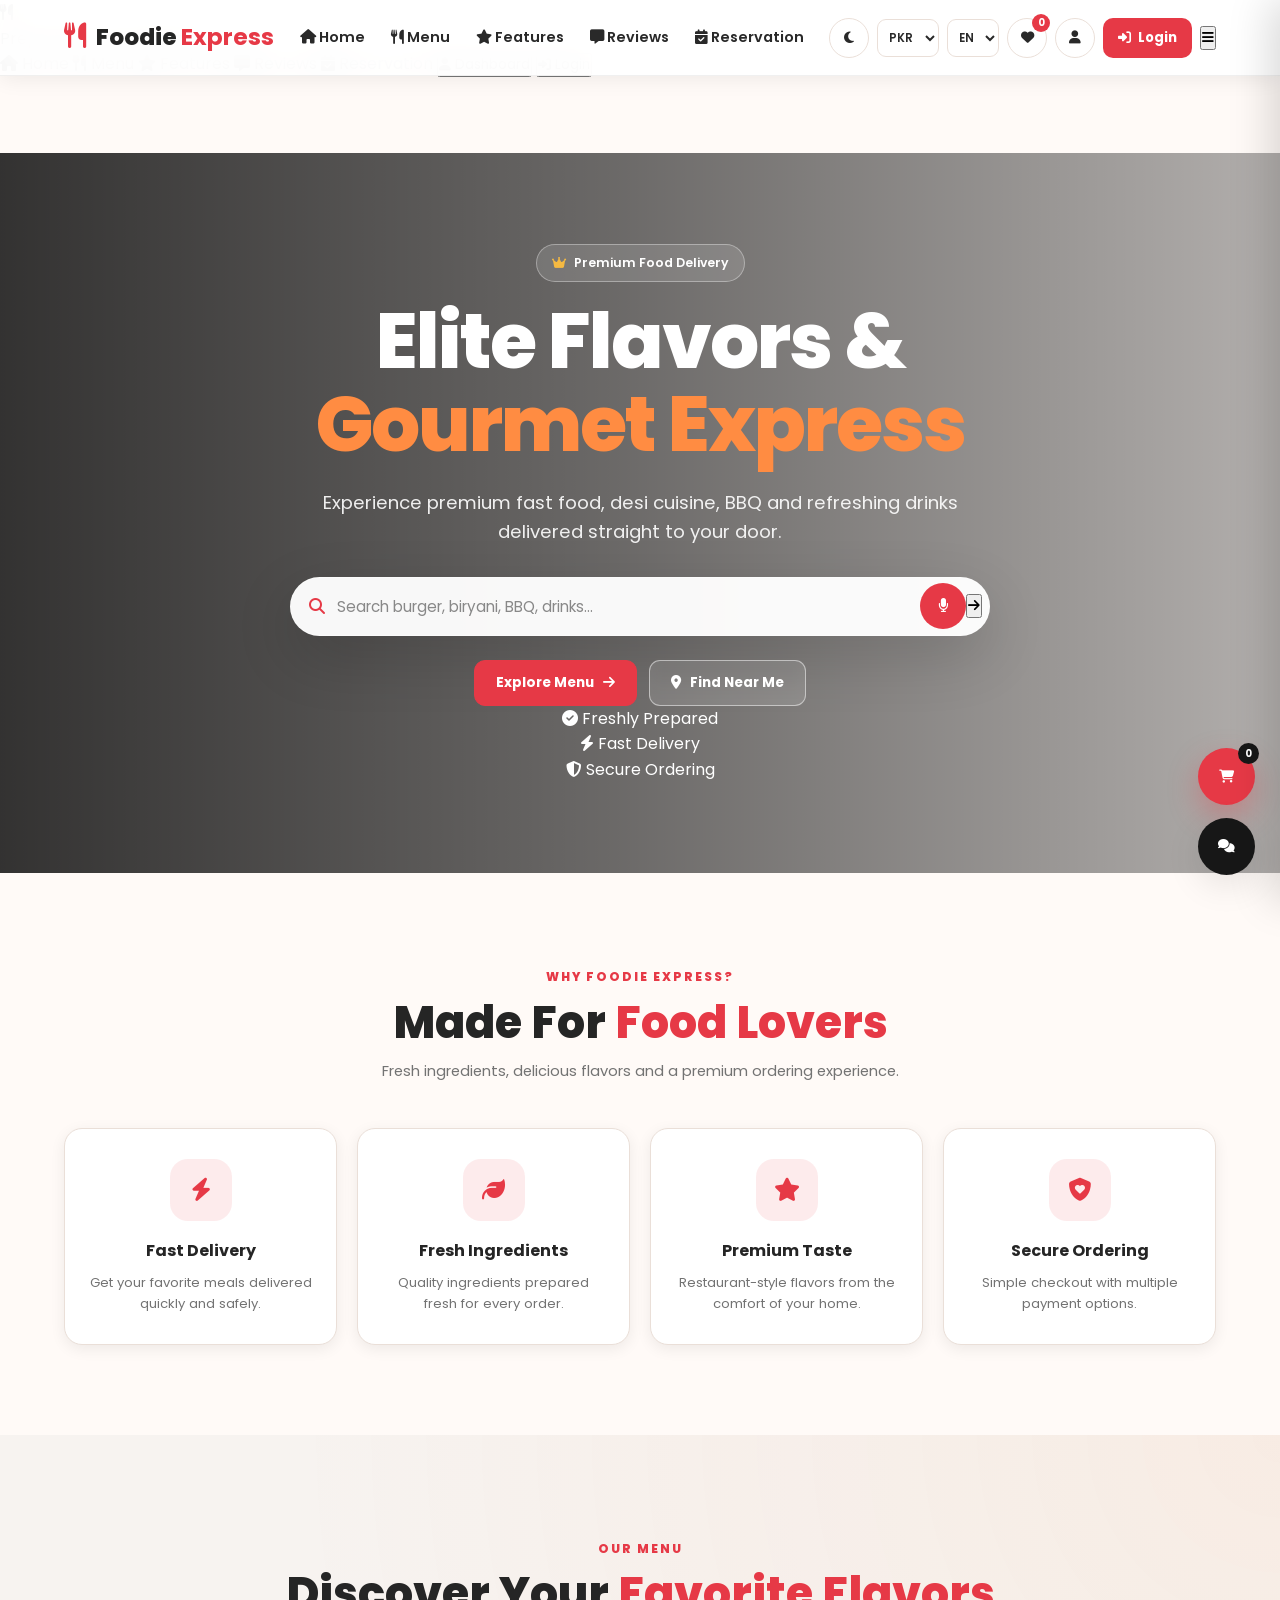
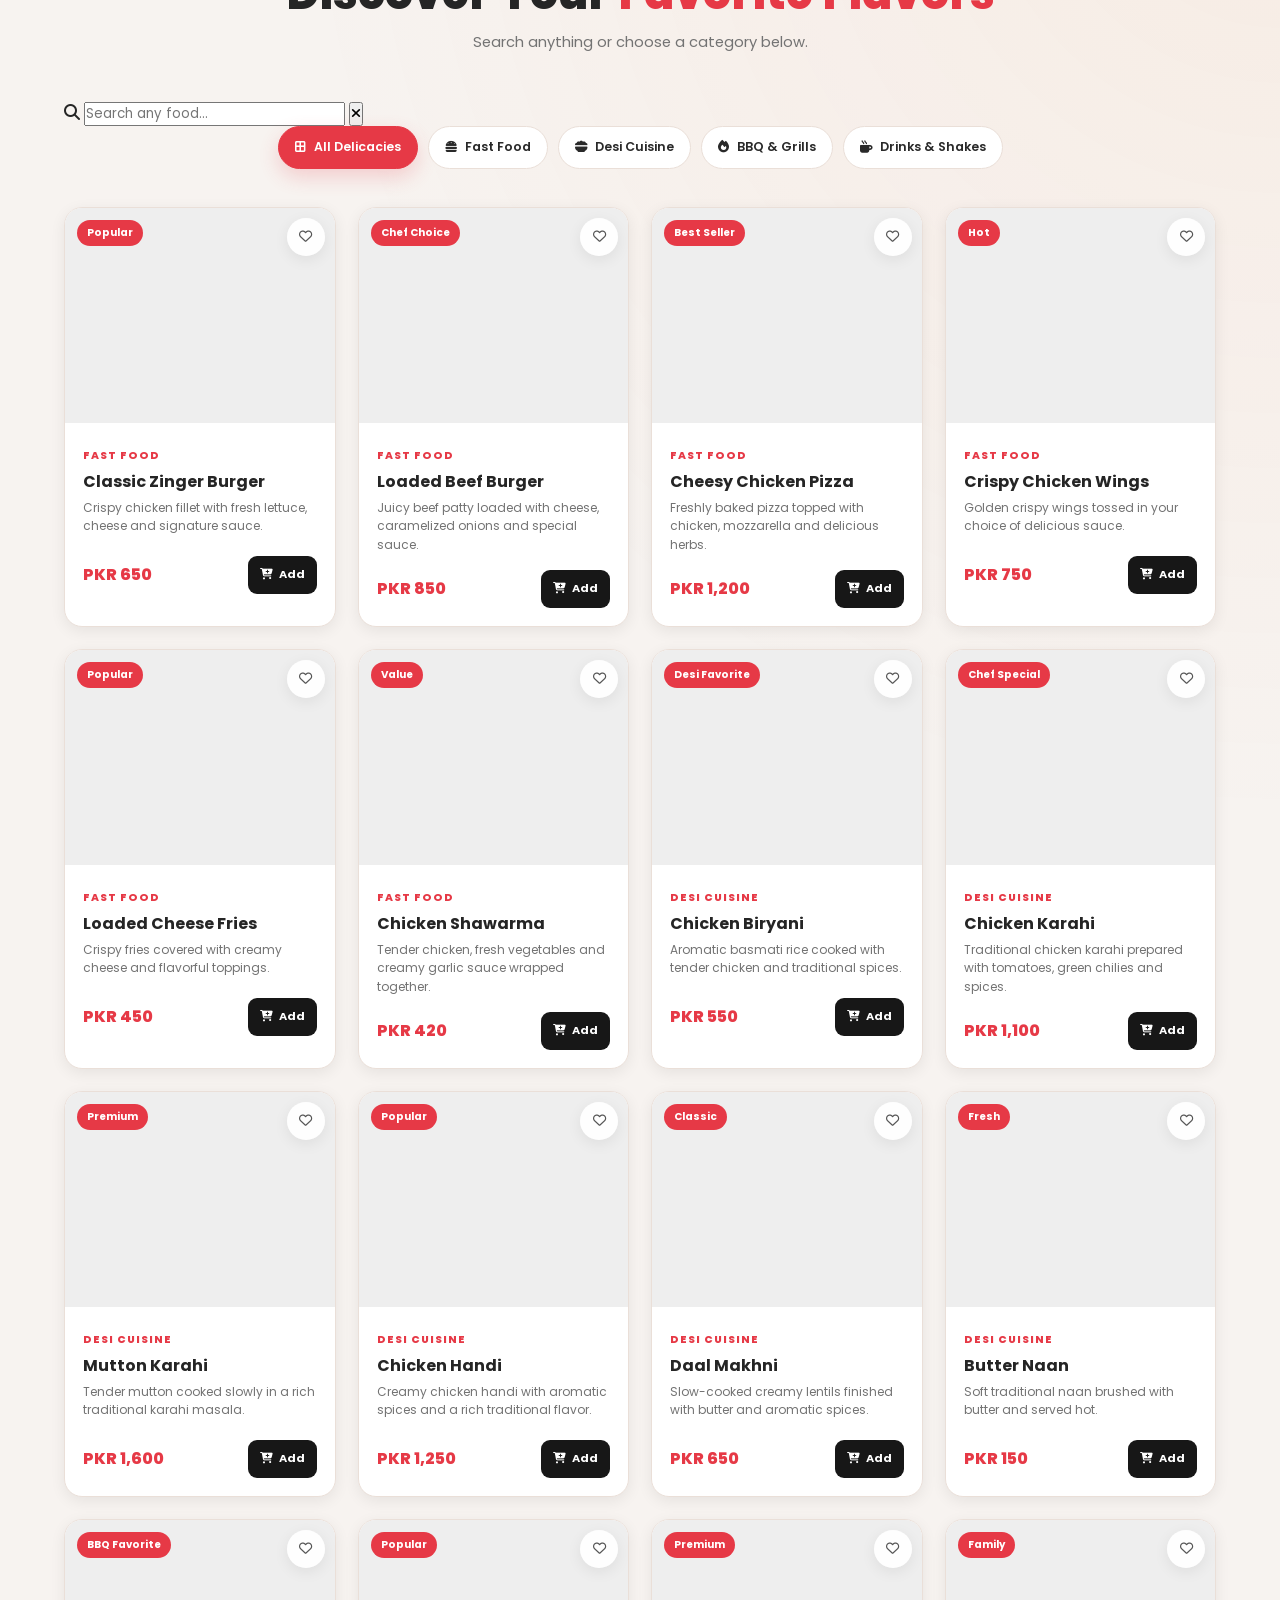
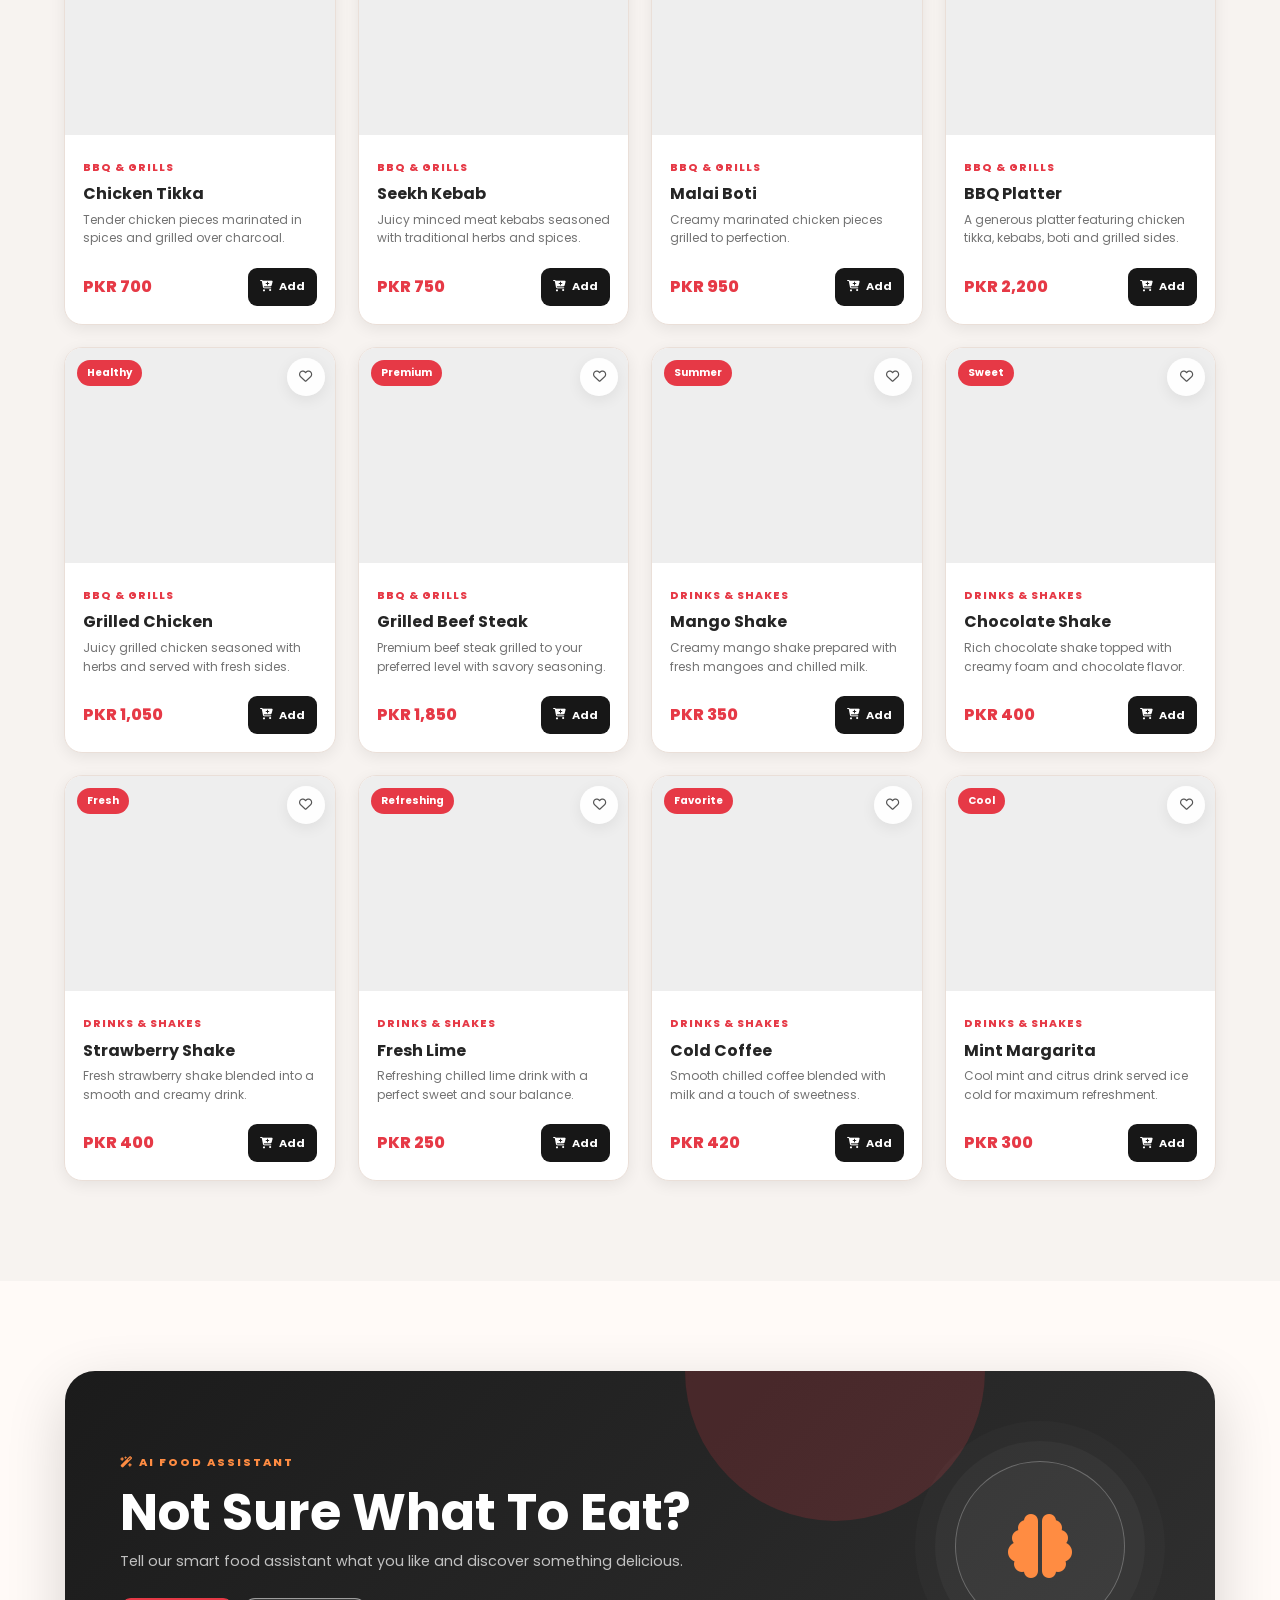
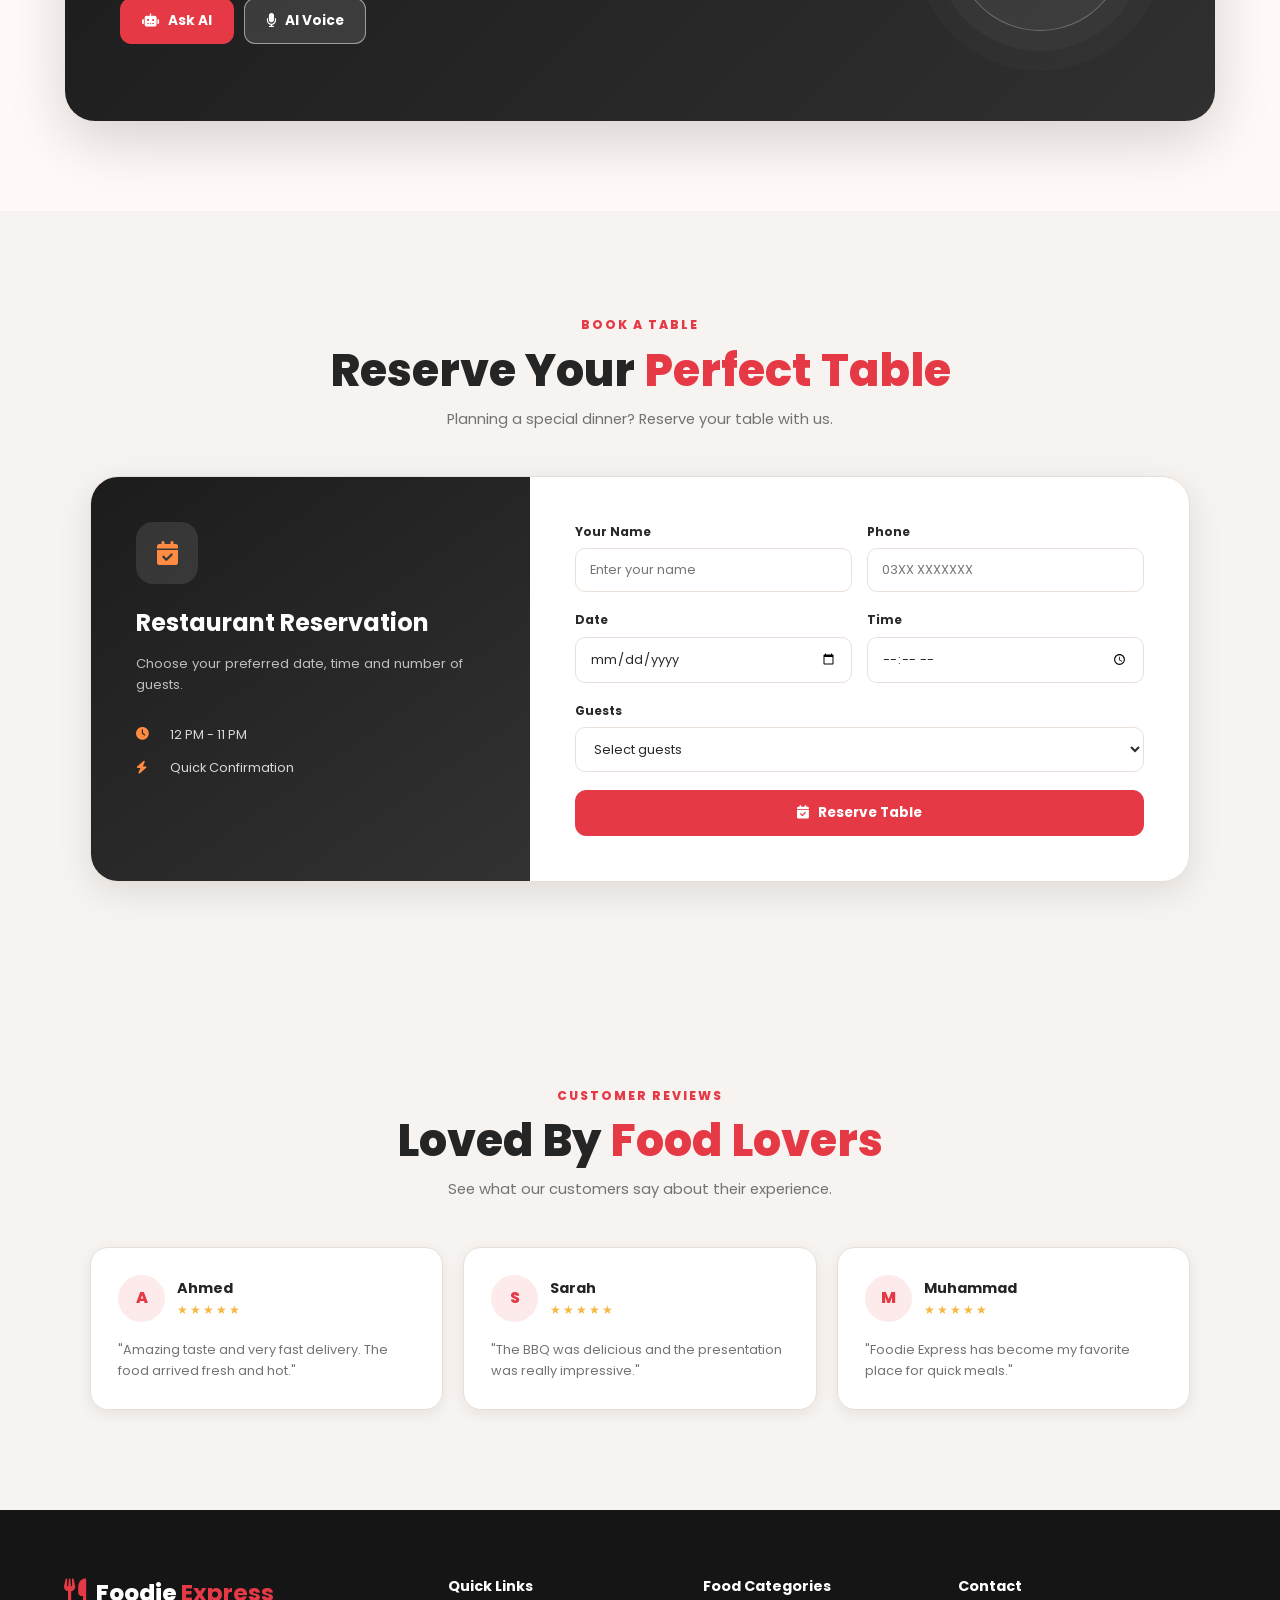
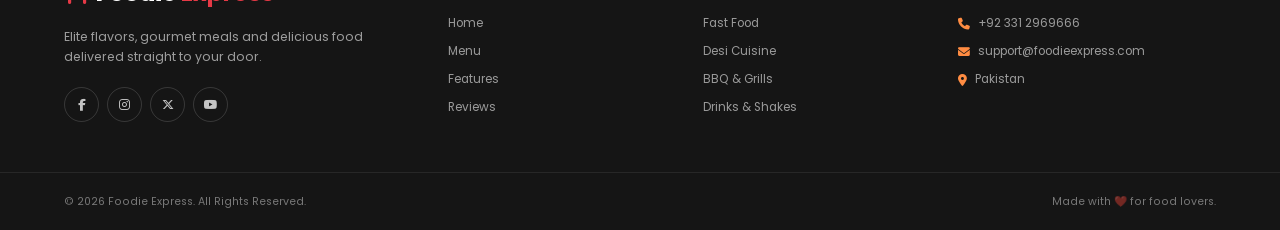
==== index.html @ 5383fbbb "Update greeting from 'Hello' to 'Goodbye'" ====
<!DOCTYPE html>
<html lang="en" id="html-root" data-theme="light" dir="ltr">

<head>
    <meta charset="UTF-8">
    <meta name="viewport" content="width=device-width, initial-scale=1.0">

    <title>Foodie Express | Premium Gourmet Food Delivery</title>

    <meta name="description"
        content="Foodie Express - Premium fast food, desi cuisine, BBQ, drinks and gourmet meals delivered to your door.">

    <meta name="theme-color" content="#e63946">

    <!-- Google Font -->
    <link rel="preconnect" href="https://fonts.googleapis.com">
    <link rel="preconnect" href="https://fonts.gstatic.com" crossorigin>

    <link
        href="https://fonts.googleapis.com/css2?family=Poppins:wght@300;400;500;600;700;800&display=swap"
        rel="stylesheet">

    <!-- Font Awesome -->
    <link
        rel="stylesheet"
        href="https://cdnjs.cloudflare.com/ajax/libs/font-awesome/6.5.1/css/all.min.css">

    <!-- Main CSS -->
    <link rel="stylesheet" href="style.css">
</head>

<body>

    <!-- =========================================================
         PAGE LOADER
    ========================================================== -->
    <div id="page-loader" class="page-loader">
        <div class="loader-content">
            <div class="loader-logo">
                <i class="fa-solid fa-utensils"></i>
            </div>
            <div class="loader-spinner"></div>
            <p>Preparing your experience...</p>
        </div>
    </div>


    <!-- =========================================================
         TOAST CONTAINER
    ========================================================== -->
    <div id="toast-container" class="toast-container"></div>


    <!-- =========================================================
         HEADER / NAVBAR
    ========================================================== -->
    <header class="navbar" id="main-header">

        <!-- Logo -->
        <a
            href="#home"
            class="logo"
            aria-label="Foodie Express Home"
            onclick="scrollToTop(event)">

            <span class="logo-icon">
                <i class="fa-solid fa-utensils"></i>
            </span>

            <span class="logo-text">
                Foodie <b>Express</b>
            </span>

        </a>


        <!-- Desktop Navigation -->
        <nav class="nav-links" id="desktop-nav">

            <a href="#home" class="nav-link active">
                <i class="fa-solid fa-house"></i>
                <span>Home</span>
            </a>

            <a href="#menu" class="nav-link">
                <i class="fa-solid fa-utensils"></i>
                <span>Menu</span>
            </a>

            <a href="#features" class="nav-link">
                <i class="fa-solid fa-star"></i>
                <span>Features</span>
            </a>

            <a href="#reviews" class="nav-link">
                <i class="fa-solid fa-message"></i>
                <span>Reviews</span>
            </a>

            <a href="#reservation" class="nav-link">
                <i class="fa-solid fa-calendar-check"></i>
                <span>Reservation</span>
            </a>

        </nav>


        <!-- Header Controls -->
        <div class="nav-actions">

            <!-- Dark Mode -->
            <button
                type="button"
                class="icon-btn"
                id="dark-mode-btn"
                onclick="toggleDarkMode()"
                title="Toggle Dark Mode"
                aria-label="Toggle Dark Mode">

                <i class="fa-solid fa-moon" id="theme-icon"></i>

            </button>


            <!-- Currency -->
            <select
                id="currency-selector"
                class="small-select"
                onchange="changeCurrency()"
                title="Currency"
                aria-label="Currency">

                <option value="PKR">PKR</option>
                <option value="USD">USD</option>
                <option value="GBP">GBP</option>
                <option value="AED">AED</option>

            </select>


            <!-- Language -->
            <select
                id="language-selector"
                class="small-select"
                onchange="changeLanguage()"
                title="Language"
                aria-label="Language">

                <option value="en">EN</option>
                <option value="ur">UR</option>

            </select>


            <!-- Wishlist -->
            <button
                type="button"
                class="icon-btn badge-btn"
                onclick="toggleWishlistModal()"
                title="Wishlist"
                aria-label="Wishlist">

                <i class="fa-solid fa-heart"></i>

                <span
                    id="wishlist-count"
                    class="badge">
                    0
                </span>

            </button>


            <!-- Dashboard -->
            <button
                type="button"
                class="icon-btn"
                id="dashboard-btn"
                onclick="openDashboardModal()"
                title="Dashboard"
                aria-label="Dashboard">

                <i class="fa-solid fa-user"></i>

            </button>


            <!-- Login -->
            <button
                type="button"
                class="login-btn"
                onclick="openAuthModal('login')">

                <i class="fa-solid fa-right-to-bracket"></i>
                <span>Login</span>

            </button>


            <!-- Mobile Menu -->
            <button
                type="button"
                class="mobile-menu-btn"
                id="mobile-menu-btn"
                onclick="toggleMobileMenu()"
                aria-label="Open Navigation Menu"
                aria-expanded="false">

                <i class="fa-solid fa-bars"></i>

            </button>

        </div>

    </header>


    <!-- =========================================================
         MOBILE NAVIGATION
    ========================================================== -->
    <div
        id="mobile-menu"
        class="mobile-menu">

        <div class="mobile-menu-inner">

            <a href="#home" onclick="closeMobileMenu()">
                <i class="fa-solid fa-house"></i>
                Home
            </a>

            <a href="#menu" onclick="closeMobileMenu()">
                <i class="fa-solid fa-utensils"></i>
                Menu
            </a>

            <a href="#features" onclick="closeMobileMenu()">
                <i class="fa-solid fa-star"></i>
                Features
            </a>

            <a href="#reviews" onclick="closeMobileMenu()">
                <i class="fa-solid fa-message"></i>
                Reviews
            </a>

            <a href="#reservation" onclick="closeMobileMenu()">
                <i class="fa-solid fa-calendar-check"></i>
                Reservation
            </a>

            <button
                type="button"
                onclick="openDashboardFromMobile()">

                <i class="fa-solid fa-user"></i>
                Dashboard

            </button>

            <button
                type="button"
                onclick="openAuthModal('login'); closeMobileMenu();">

                <i class="fa-solid fa-right-to-bracket"></i>
                Login

            </button>

        </div>

    </div>


    <!-- =========================================================
         MAIN WEBSITE
    ========================================================== -->
    <main id="main-site">


        <!-- =====================================================
             HERO
        ====================================================== -->
        <section
            id="home"
            class="hero">

            <div class="hero-image"></div>

            <div class="hero-overlay"></div>

            <div class="hero-content">

                <span class="hero-badge">
                    <i class="fa-solid fa-crown"></i>
                    Premium Food Delivery
                </span>

                <h1>
                    Elite Flavors &
                    <span>Gourmet Express</span>
                </h1>

                <p>
                    Experience premium fast food, desi cuisine,
                    BBQ and refreshing drinks delivered straight
                    to your door.
                </p>


                <!-- Hero Search -->
                <form
                    id="hero-search-form"
                    class="search-box"
                    onsubmit="handleSearchSubmit(event)">

                    <i class="fa-solid fa-magnifying-glass"></i>

                    <input
                        type="search"
                        id="search-input"
                        placeholder="Search burger, biryani, BBQ, drinks..."
                        autocomplete="off"
                        aria-label="Search food"
                        oninput="searchMenu(this.value)">

                    <button
                        type="button"
                        class="voice-search-btn"
                        onclick="startVoiceSearch()"
                        title="Voice Search"
                        aria-label="Voice Search">

                        <i class="fa-solid fa-microphone"></i>

                    </button>

                    <button
                        type="submit"
                        class="search-submit-btn"
                        title="Search"
                        aria-label="Search">

                        <i class="fa-solid fa-arrow-right"></i>

                    </button>

                </form>


                <div class="hero-buttons">

                    <a
                        href="#menu"
                        class="primary-btn">

                        <span>Explore Menu</span>

                        <i class="fa-solid fa-arrow-right"></i>

                    </a>

                    <button
                        type="button"
                        class="secondary-btn"
                        onclick="detectUserLocation()">

                        <i class="fa-solid fa-location-dot"></i>

                        <span>Find Near Me</span>

                    </button>

                </div>


                <!-- Hero Trust Info -->
                <div class="hero-trust">

                    <div>
                        <i class="fa-solid fa-circle-check"></i>
                        Freshly Prepared
                    </div>

                    <div>
                        <i class="fa-solid fa-bolt"></i>
                        Fast Delivery
                    </div>

                    <div>
                        <i class="fa-solid fa-shield-halved"></i>
                        Secure Ordering
                    </div>

                </div>

            </div>

        </section>


        <!-- =====================================================
             FEATURES
        ====================================================== -->
        <section
            id="features"
            class="features-section">

            <div class="section-heading">

                <span>WHY FOODIE EXPRESS?</span>

                <h2>
                    Made For
                    <span>Food Lovers</span>
                </h2>

                <p>
                    Fresh ingredients, delicious flavors and a
                    premium ordering experience.
                </p>

            </div>


            <div class="features-grid">

                <article class="feature-card">

                    <div class="feature-icon">
                        <i class="fa-solid fa-bolt"></i>
                    </div>

                    <h3>Fast Delivery</h3>

                    <p>
                        Get your favorite meals delivered quickly
                        and safely.
                    </p>

                </article>


                <article class="feature-card">

                    <div class="feature-icon">
                        <i class="fa-solid fa-leaf"></i>
                    </div>

                    <h3>Fresh Ingredients</h3>

                    <p>
                        Quality ingredients prepared fresh for
                        every order.
                    </p>

                </article>


                <article class="feature-card">

                    <div class="feature-icon">
                        <i class="fa-solid fa-star"></i>
                    </div>

                    <h3>Premium Taste</h3>

                    <p>
                        Restaurant-style flavors from the comfort
                        of your home.
                    </p>

                </article>


                <article class="feature-card">

                    <div class="feature-icon">
                        <i class="fa-solid fa-shield-heart"></i>
                    </div>

                    <h3>Secure Ordering</h3>

                    <p>
                        Simple checkout with multiple payment
                        options.
                    </p>

                </article>

            </div>

        </section>


        <!-- =====================================================
             MENU
        ====================================================== -->
        <section
            id="menu"
            class="menu-section">

            <div class="section-heading">

                <span>OUR MENU</span>

                <h2>
                    Discover Your
                    <span>Favorite Flavors</span>
                </h2>

                <p>
                    Search anything or choose a category below.
                </p>

            </div>


            <!-- Menu Search -->
            <div class="menu-search-wrapper">

                <div class="menu-search-box">

                    <i class="fa-solid fa-magnifying-glass"></i>

                    <input
                        type="search"
                        id="menu-search-input"
                        placeholder="Search any food..."
                        autocomplete="off"
                        oninput="searchMenu(this.value)">

                    <button
                        type="button"
                        onclick="clearSearch()"
                        class="clear-search-btn"
                        title="Clear Search">

                        <i class="fa-solid fa-xmark"></i>

                    </button>

                </div>

            </div>


            <!-- Category Buttons -->
            <div class="filter-buttons">

                <button
                    type="button"
                    class="filter-btn active"
                    data-category="All"
                    onclick="filterMenu('All', event)">

                    <i class="fa-solid fa-border-all"></i>
                    All Delicacies

                </button>


                <button
                    type="button"
                    class="filter-btn"
                    data-category="Fast Food"
                    onclick="filterMenu('Fast Food', event)">

                    <i class="fa-solid fa-burger"></i>
                    Fast Food

                </button>


                <button
                    type="button"
                    class="filter-btn"
                    data-category="Desi"
                    onclick="filterMenu('Desi', event)">

                    <i class="fa-solid fa-bowl-food"></i>
                    Desi Cuisine

                </button>


                <button
                    type="button"
                    class="filter-btn"
                    data-category="BBQ"
                    onclick="filterMenu('BBQ', event)">

                    <i class="fa-solid fa-fire"></i>
                    BBQ &amp; Grills

                </button>


                <button
                    type="button"
                    class="filter-btn"
                    data-category="Drinks"
                    onclick="filterMenu('Drinks', event)">

                    <i class="fa-solid fa-mug-hot"></i>
                    Drinks &amp; Shakes

                </button>

            </div>


            <!-- Search Status -->
            <div
                id="search-status"
                class="search-status hidden">
            </div>


            <!-- Food Cards -->
            <div
                id="menu-container"
                class="menu-grid">
            </div>


            <!-- No Results -->
            <div
                id="no-results"
                class="no-results hidden">

                <div class="no-results-icon">
                    <i class="fa-solid fa-face-sad-tear"></i>
                </div>

                <h3>No food found</h3>

                <p>
                    Try another food name, category or keyword.
                </p>

                <button
                    type="button"
                    class="primary-btn"
                    onclick="clearSearch()">

                    <i class="fa-solid fa-rotate-left"></i>
                    Show All Food

                </button>

            </div>

        </section>


        <!-- =====================================================
             AI FOOD ASSISTANT
        ====================================================== -->
        <section class="ai-section">

            <div class="ai-card">

                <div class="ai-content">

                    <span class="ai-label">
                        <i class="fa-solid fa-wand-magic-sparkles"></i>
                        AI FOOD ASSISTANT
                    </span>

                    <h2>
                        Not Sure What To Eat?
                    </h2>

                    <p>
                        Tell our smart food assistant what you like
                        and discover something delicious.
                    </p>

                    <div class="ai-buttons">

                        <button
                            type="button"
                            class="primary-btn"
                            onclick="startAICallSimulation()">

                            <i class="fa-solid fa-robot"></i>
                            Ask AI

                        </button>


                        <button
                            type="button"
                            class="secondary-btn"
                            onclick="startAIVoiceInput()">

                            <i class="fa-solid fa-microphone"></i>
                            AI Voice

                        </button>

                    </div>

                </div>


                <div class="ai-visual">

                    <div class="ai-orbit orbit-one"></div>
                    <div class="ai-orbit orbit-two"></div>

                    <div class="ai-circle">
                        <i class="fa-solid fa-brain"></i>
                    </div>

                </div>

            </div>

        </section>


        <!-- =====================================================
             RESERVATION
        ====================================================== -->
        <section
            id="reservation"
            class="reservation-section">

            <div class="section-heading">

                <span>BOOK A TABLE</span>

                <h2>
                    Reserve Your
                    <span>Perfect Table</span>
                </h2>

                <p>
                    Planning a special dinner? Reserve your table
                    with us.
                </p>

            </div>


            <div class="reservation-card">

                <div class="reservation-info">

                    <div class="reservation-icon">
                        <i class="fa-solid fa-calendar-check"></i>
                    </div>

                    <h3>Restaurant Reservation</h3>

                    <p>
                        Choose your preferred date, time and number
                        of guests.
                    </p>

                    <div class="reservation-contact">

                        <div>
                            <i class="fa-solid fa-clock"></i>
                            <span>12 PM - 11 PM</span>
                        </div>

                        <div>
                            <i class="fa-solid fa-bolt"></i>
                            <span>Quick Confirmation</span>
                        </div>

                    </div>

                </div>


                <form
                    id="reservation-form"
                    class="reservation-form"
                    onsubmit="submitReservation(event)">

                    <div class="form-row">

                        <div class="form-group">

                            <label for="reservation-name">
                                Your Name
                            </label>

                            <input
                                type="text"
                                id="reservation-name"
                                placeholder="Enter your name"
                                required>

                        </div>


                        <div class="form-group">

                            <label for="reservation-phone">
                                Phone
                            </label>

                            <input
                                type="tel"
                                id="reservation-phone"
                                placeholder="03XX XXXXXXX"
                                required>

                        </div>

                    </div>


                    <div class="form-row">

                        <div class="form-group">

                            <label for="reservation-date">
                                Date
                            </label>

                            <input
                                type="date"
                                id="reservation-date"
                                required>

                        </div>


                        <div class="form-group">

                            <label for="reservation-time">
                                Time
                            </label>

                            <input
                                type="time"
                                id="reservation-time"
                                required>

                        </div>

                    </div>


                    <div class="form-group">

                        <label for="reservation-guests">
                            Guests
                        </label>

                        <select
                            id="reservation-guests"
                            required>

                            <option value="">
                                Select guests
                            </option>

                            <option value="1">1 Guest</option>
                            <option value="2">2 Guests</option>
                            <option value="3">3 Guests</option>
                            <option value="4">4 Guests</option>
                            <option value="5">5 Guests</option>
                            <option value="6">6 Guests</option>
                            <option value="7">7 Guests</option>
                            <option value="8">8+ Guests</option>

                        </select>

                    </div>


                    <button
                        type="submit"
                        class="primary-btn full-btn">

                        <i class="fa-solid fa-calendar-check"></i>
                        Reserve Table

                    </button>

                </form>

            </div>

        </section>


        <!-- =====================================================
             ORDER TRACKING
        ====================================================== -->
        <section
            id="tracking-section"
            class="tracking-section hidden">

            <div class="section-heading">

                <span>ORDER TRACKING</span>

                <h2>
                    Track Your
                    <span>Order</span>
                </h2>

                <p>
                    Your order progress will appear below.
                </p>

            </div>


            <div class="tracking-box">

                <div class="tracking-line"></div>


                <div
                    class="tracking-step active"
                    id="step-1">

                    <div class="tracking-icon">
                        <i class="fa-solid fa-clipboard-check"></i>
                    </div>

                    <h4>Order Placed</h4>

                    <p>
                        Your order has been received.
                    </p>

                </div>


                <div
                    class="tracking-step"
                    id="step-2">

                    <div class="tracking-icon">
                        <i class="fa-solid fa-kitchen-set"></i>
                    </div>

                    <h4>Preparing</h4>

                    <p>
                        Your food is being prepared.
                    </p>

                </div>


                <div
                    class="tracking-step"
                    id="step-3">

                    <div class="tracking-icon">
                        <i class="fa-solid fa-motorcycle"></i>
                    </div>

                    <h4>On The Way</h4>

                    <p>
                        Your rider is on the way.
                    </p>

                </div>


                <div
                    class="tracking-step"
                    id="step-4">

                    <div class="tracking-icon">
                        <i class="fa-solid fa-house"></i>
                    </div>

                    <h4>Delivered</h4>

                    <p>
                        Enjoy your delicious meal!
                    </p>

                </div>

            </div>

        </section>


        <!-- =====================================================
             REVIEWS
        ====================================================== -->
        <section
            id="reviews"
            class="reviews-section">

            <div class="section-heading">

                <span>CUSTOMER REVIEWS</span>

                <h2>
                    Loved By
                    <span>Food Lovers</span>
                </h2>

                <p>
                    See what our customers say about their experience.
                </p>

            </div>


            <div class="reviews-grid">

                <article class="review-card">

                    <div class="review-top">

                        <div class="review-avatar">
                            A
                        </div>

                        <div>
                            <h4>Ahmed</h4>

                            <div class="stars">
                                ★★★★★
                            </div>
                        </div>

                    </div>

                    <p>
                        "Amazing taste and very fast delivery.
                        The food arrived fresh and hot."
                    </p>

                </article>


                <article class="review-card">

                    <div class="review-top">

                        <div class="review-avatar">
                            S
                        </div>

                        <div>
                            <h4>Sarah</h4>

                            <div class="stars">
                                ★★★★★
                            </div>
                        </div>

                    </div>

                    <p>
                        "The BBQ was delicious and the presentation
                        was really impressive."
                    </p>

                </article>


                <article class="review-card">

                    <div class="review-top">

                        <div class="review-avatar">
                            M
                        </div>

                        <div>
                            <h4>Muhammad</h4>

                            <div class="stars">
                                ★★★★★
                            </div>
                        </div>

                    </div>

                    <p>
                        "Foodie Express has become my favorite
                        place for quick meals."
                    </p>

                </article>

            </div>

        </section>

    </main>


    <!-- =========================================================
         FLOATING CART
    ========================================================== -->
    <button
        type="button"
        class="floating-cart"
        onclick="toggleCart()"
        title="Open Cart"
        aria-label="Open Cart">

        <i class="fa-solid fa-cart-shopping"></i>

        <span id="floating-cart-count">
            0
        </span>

    </button>


    <!-- =========================================================
         CHATBOT
    ========================================================== -->
    <div
        id="chat-window"
        class="chat-window hidden">

        <div class="chat-header">

            <div class="chat-title">
                <span class="chat-avatar">
                    <i class="fa-solid fa-robot"></i>
                </span>

                <div>
                    <strong>Foodie Assistant</strong>
                    <small>Online now</small>
                </div>
            </div>


            <button
                type="button"
                onclick="toggleChatbot()"
                class="chat-close"
                aria-label="Close Chat">

                <i class="fa-solid fa-xmark"></i>

            </button>

        </div>


        <div
            id="chat-messages"
            class="chat-messages">

            <div class="chat-msg bot">
                Hi! 👋 I am your Foodie Assistant. Ask me about
                burgers, biryani, BBQ, drinks, delivery, coupons
                or your order.
            </div>

        </div>


        <div class="chat-suggestions">

            <button
                type="button"
                onclick="quickChat('What burgers do you have?')">
                Burgers
            </button>

            <button
                type="button"
                onclick="quickChat('Show me biryani')">
                Biryani
            </button>

            <button
                type="button"
                onclick="quickChat('Do you have discounts?')">
                Discounts
            </button>

        </div>


        <div class="chat-input-area">

            <input
                type="text"
                id="chat-input"
                placeholder="Ask about food..."
                autocomplete="off"
                onkeydown="handleChatKeyPress(event)">

            <button
                type="button"
                onclick="sendChatMessage()"
                title="Send"
                aria-label="Send Message">

                <i class="fa-solid fa-paper-plane"></i>

            </button>

        </div>

    </div>


    <!-- Chatbot Button -->
    <button
        type="button"
        class="chatbot-btn"
        onclick="toggleChatbot()"
        title="Foodie Assistant"
        aria-label="Foodie Assistant">

        <i class="fa-solid fa-comments"></i>

        <span class="chat-online-dot"></span>

    </button>


    <!-- =========================================================
         CART SIDEBAR
    ========================================================== -->
    <aside
        id="cart-sidebar"
        class="cart-sidebar">

        <div class="sidebar-header">

            <div>
                <i class="fa-solid fa-cart-shopping"></i>
                <span>Your Cart</span>
            </div>

            <button
                type="button"
                onclick="toggleCart()"
                class="close-btn"
                aria-label="Close Cart">

                <i class="fa-solid fa-xmark"></i>

            </button>

        </div>


        <div
            id="cart-items"
            class="cart-items">

            <div class="empty-cart">

                <i class="fa-solid fa-basket-shopping"></i>

                <h3>Your cart is empty</h3>

                <p>
                    Add something delicious!
                </p>

                <button
                    type="button"
                    class="primary-btn"
                    onclick="closeCartAndGoMenu()">

                    Explore Menu

                </button>

            </div>

        </div>


        <div class="cart-footer">

            <div class="coupon-box">

                <input
                    type="text"
                    id="coupon-code"
                    placeholder="Promo code">

                <button
                    type="button"
                    onclick="applyCoupon()">

                    Apply

                </button>

            </div>


            <div
                id="discount-msg"
                class="discount-msg">
            </div>


            <div class="discount-row">

                <span>Discount</span>

                <strong id="cart-discount">
                    Rs. 0
                </strong>

            </div>


            <div class="total-row">

                <span>Total</span>

                <strong id="cart-total">
                    PKR 0
                </strong>

            </div>


            <button
                type="button"
                class="checkout-btn"
                onclick="checkout()">

                <i class="fa-solid fa-credit-card"></i>

                Proceed to Checkout

            </button>

        </div>

    </aside>


    <!-- Cart Overlay -->
    <div
        id="cart-overlay"
        class="cart-overlay"
        onclick="toggleCart()">
    </div>


    <!-- =========================================================
         WISHLIST MODAL
    ========================================================== -->
    <div
        id="wishlist-modal"
        class="modal hidden">

        <div
            class="modal-overlay"
            onclick="toggleWishlistModal()">
        </div>


        <div class="modal-content wishlist-modal-content">

            <div class="modal-header">

                <h2>
                    <i class="fa-solid fa-heart"></i>
                    My Wishlist
                </h2>

                <button
                    type="button"
                    onclick="toggleWishlistModal()"
                    class="close-btn">

                    <i class="fa-solid fa-xmark"></i>

                </button>

            </div>


            <div
                id="wishlist-items"
                class="wishlist-items">

                <div class="empty-state">

                    <i class="fa-regular fa-heart"></i>

                    <h3>Your wishlist is empty</h3>

                    <p>
                        Add your favorite dishes here.
                    </p>

                </div>

            </div>

        </div>

    </div>


    <!-- =========================================================
         AUTH MODAL
    ========================================================== -->
    <div
        id="auth-modal"
        class="modal hidden">

        <div
            class="modal-overlay"
            onclick="closeAuthModal()">
        </div>


        <div class="modal-content auth-modal-content">

            <button
                type="button"
                onclick="closeAuthModal()"
                class="close-btn modal-close-top">

                <i class="fa-solid fa-xmark"></i>

            </button>


            <!-- LOGIN -->
            <div
                id="login-screen"
                class="auth-screen">

                <div class="auth-icon">
                    <i class="fa-solid fa-user"></i>
                </div>

                <h2>Welcome Back!</h2>

                <p>
                    Login to continue your Foodie Express journey.
                </p>


                <form onsubmit="handleAuth(event, 'login')">

                    <div class="form-group">

                        <label for="login-email">
                            Email
                        </label>

                        <input
                            type="email"
                            id="login-email"
                            placeholder="Enter your email"
                            required>

                    </div>


                    <div class="form-group">

                        <label for="login-password">
                            Password
                        </label>

                        <input
                            type="password"
                            id="login-password"
                            placeholder="Enter your password"
                            required>

                    </div>


                    <button
                        type="submit"
                        class="primary-btn full-btn">

                        <i class="fa-solid fa-right-to-bracket"></i>
                        Login

                    </button>

                </form>


                <p class="auth-switch">

                    Don't have an account?

                    <button
                        type="button"
                        onclick="switchAuthScreen('signup')">

                        Create Account

                    </button>

                </p>

            </div>


            <!-- SIGNUP -->
            <div
                id="signup-screen"
                class="auth-screen hidden">

                <div class="auth-icon">
                    <i class="fa-solid fa-user-plus"></i>
                </div>

                <h2>Create Account</h2>

                <p>
                    Join Foodie Express today.
                </p>


                <form onsubmit="handleAuth(event, 'signup')">

                    <div class="form-group">

                        <label for="signup-name">
                            Name
                        </label>

                        <input
                            type="text"
                            id="signup-name"
                            placeholder="Your name"
                            required>

                    </div>


                    <div class="form-group">

                        <label for="signup-email">
                            Email
                        </label>

                        <input
                            type="email"
                            id="signup-email"
                            placeholder="Your email"
                            required>

                    </div>


                    <div class="form-group">

                        <label for="signup-password">
                            Password
                        </label>

                        <input
                            type="password"
                            id="signup-password"
                            placeholder="Create a password"
                            required>

                    </div>


                    <button
                        type="submit"
                        class="primary-btn full-btn">

                        <i class="fa-solid fa-user-plus"></i>
                        Create Account

                    </button>

                </form>


                <p class="auth-switch">

                    Already have an account?

                    <button
                        type="button"
                        onclick="switchAuthScreen('login')">

                        Login

                    </button>

                </p>

            </div>

        </div>

    </div>


    <!-- =========================================================
         DASHBOARD MODAL
    ========================================================== -->
    <div
        id="dashboard-modal"
        class="modal hidden">

        <div
            class="modal-overlay"
            onclick="closeDashboardModal()">
        </div>


        <div class="modal-content dashboard-content">

            <div class="modal-header">

                <h2>
                    <i class="fa-solid fa-chart-line"></i>
                    My Dashboard
                </h2>

                <button
                    type="button"
                    onclick="closeDashboardModal()"
                    class="close-btn">

                    <i class="fa-solid fa-xmark"></i>

                </button>

            </div>


            <div class="dashboard-user">

                <div class="dashboard-avatar">
                    <i class="fa-solid fa-user"></i>
                </div>

                <div>

                    <h3 id="dash-user-name">
                        Guest User
                    </h3>

                    <p id="dash-user-email">
                        Login to unlock your account.
                    </p>

                </div>

            </div>


            <div class="dashboard-stats">

                <div class="dashboard-stat">

                    <i class="fa-solid fa-coins"></i>

                    <div>

                        <span>Loyalty Coins</span>

                        <strong id="dash-user-coins">
                            0
                        </strong>

                    </div>

                </div>


                <div class="dashboard-stat">

                    <i class="fa-solid fa-receipt"></i>

                    <div>

                        <span>Total Orders</span>

                        <strong id="dash-total-orders">
                            0
                        </strong>

                    </div>

                </div>

            </div>


            <div class="history-section">

                <div class="history-title">

                    <h3>
                        Order History
                    </h3>

                </div>


                <div
                    id="history-container"
                    class="history-container">

                    <div class="empty-state">

                        <i class="fa-solid fa-receipt"></i>

                        <h3>No orders yet</h3>

                        <p>
                            Your completed orders will appear here.
                        </p>

                    </div>

                </div>

            </div>


            <button
                type="button"
                class="logout-btn"
                onclick="handleLogout()">

                <i class="fa-solid fa-right-from-bracket"></i>
                Logout

            </button>

        </div>

    </div>


    <!-- =========================================================
         ITEM DETAIL MODAL
    ========================================================== -->
    <div
        id="item-detail-modal"
        class="modal hidden">

        <div
            class="modal-overlay"
            onclick="closeItemDetailModal()">
        </div>


        <div class="modal-content item-detail-content">

            <button
                type="button"
                onclick="closeItemDetailModal()"
                class="close-btn modal-close-top">

                <i class="fa-solid fa-xmark"></i>

            </button>


            <div id="item-detail-body"></div>

        </div>

    </div>


    <!-- =========================================================
         CHECKOUT PAGE
         JS will activate this as a dedicated full-screen page.
    ========================================================== -->
    <section
        id="checkout-page"
        class="checkout-page hidden">

        <div class="checkout-page-header">

            <button
                type="button"
                class="checkout-back-btn"
                onclick="closeCheckoutPage()">

                <i class="fa-solid fa-arrow-left"></i>
                <span>Back to Foodie Express</span>

            </button>


            <div class="checkout-page-brand">

                <i class="fa-solid fa-utensils"></i>

                <span>
                    Foodie <b>Express</b>
                </span>

            </div>


            <div class="checkout-secure-label">

                <i class="fa-solid fa-shield-halved"></i>
                Secure Checkout

            </div>

        </div>


        <div class="checkout-page-container">

            <div class="checkout-page-title">

                <span>FINAL STEP</span>

                <h1>
                    Complete Your
                    <strong>Order</strong>
                </h1>

                <p>
                    Enter your delivery details and confirm your order.
                </p>

            </div>


            <div class="checkout-layout">


                <!-- Checkout Form -->
                <div class="checkout-form-card">

                    <div class="checkout-step-title">

                        <span class="checkout-step-number">
                            01
                        </span>

                        <div>
                            <h2>Delivery Information</h2>
                            <p>Where should we deliver your food?</p>
                        </div>

                    </div>


                    <form
                        id="checkout-form"
                        onsubmit="processOrder(event)">


                        <div class="checkout-form-grid">

                            <div class="form-group">

                                <label for="cust-name">
                                    <i class="fa-solid fa-user"></i>
                                    Full Name
                                </label>

                                <input
                                    type="text"
                                    id="cust-name"
                                    placeholder="Enter your full name"
                                    required>

                            </div>


                            <div class="form-group">

                                <label for="cust-phone">
                                    <i class="fa-solid fa-phone"></i>
                                    Phone Number
                                </label>

                                <input
                                    type="tel"
                                    id="cust-phone"
                                    placeholder="03XX XXXXXXX"
                                    inputmode="tel"
                                    required>

                            </div>

                        </div>


                        <div class="form-group">

                            <label for="cust-address">
                                <i class="fa-solid fa-location-dot"></i>
                                Delivery Address
                            </label>


                            <div class="address-input-wrap">

                                <textarea
                                    id="cust-address"
                                    rows="4"
                                    placeholder="Enter your complete delivery address"
                                    required></textarea>


                                <button
                                    type="button"
                                    class="location-btn"
                                    onclick="detectUserLocation()"
                                    title="Detect Location">

                                    <i class="fa-solid fa-location-crosshairs"></i>

                                </button>

                            </div>

                        </div>


                        <div class="checkout-divider"></div>


                        <div class="checkout-step-title">

                            <span class="checkout-step-number">
                                02
                            </span>

                            <div>
                                <h2>Payment Method</h2>
                                <p>Select how you want to pay.</p>
                            </div>

                        </div>


                        <div class="payment-method-grid">

                            <label class="payment-option">

                                <input
                                    type="radio"
                                    name="payment-method-radio"
                                    value="Cash on Delivery"
                                    onchange="setPaymentMethod(this.value)"
                                    checked>

                                <span class="payment-option-inner">

                                    <i class="fa-solid fa-money-bill-wave"></i>

                                    <span>
                                        <strong>Cash on Delivery</strong>
                                        <small>Pay when your order arrives</small>
                                    </span>

                                    <span class="payment-check">
                                        <i class="fa-solid fa-check"></i>
                                    </span>

                                </span>

                            </label>


                            <label class="payment-option">

                                <input
                                    type="radio"
                                    name="payment-method-radio"
                                    value="JazzCash / EasyPaisa"
                                    onchange="setPaymentMethod(this.value)">

                                <span class="payment-option-inner">

                                    <i class="fa-solid fa-mobile-screen-button"></i>

                                    <span>
                                        <strong>JazzCash / EasyPaisa</strong>
                                        <small>Mobile wallet payment</small>
                                    </span>

                                    <span class="payment-check">
                                        <i class="fa-solid fa-check"></i>
                                    </span>

                                </span>

                            </label>


                            <label class="payment-option">

                                <input
                                    type="radio"
                                    name="payment-method-radio"
                                    value="Debit / Credit Card"
                                    onchange="setPaymentMethod(this.value)">

                                <span class="payment-option-inner">

                                    <i class="fa-solid fa-credit-card"></i>

                                    <span>
                                        <strong>Debit / Credit Card</strong>
                                        <small>Secure card payment</small>
                                    </span>

                                    <span class="payment-check">
                                        <i class="fa-solid fa-check"></i>
                                    </span>

                                </span>

                            </label>

                        </div>


                        <select
                            id="payment-method"
                            class="hidden">

                            <option value="Cash on Delivery">
                                Cash on Delivery
                            </option>

                            <option value="JazzCash / EasyPaisa">
                                JazzCash / EasyPaisa
                            </option>

                            <option value="Debit / Credit Card">
                                Debit / Credit Card
                            </option>

                        </select>


                        <div
                            id="online-payment-details"
                            class="payment-details hidden">

                            <div class="payment-note">

                                <i class="fa-solid fa-circle-info"></i>

                                <div>

                                    <strong>
                                        Payment Instructions
                                    </strong>

                                    <p>
                                        Online payment instructions
                                        will be shown before final
                                        WhatsApp confirmation.
                                    </p>

                                </div>

                            </div>

                        </div>


                        <div class="checkout-security">

                            <div>
                                <i class="fa-solid fa-lock"></i>
                                Secure Checkout
                            </div>

                            <div>
                                <i class="fa-solid fa-shield-halved"></i>
                                Your details stay on this device
                            </div>

                        </div>


                        <button
                            type="submit"
                            class="place-order-btn">

                            <span>
                                <i class="fa-brands fa-whatsapp"></i>
                                Place Order via WhatsApp
                            </span>

                            <i class="fa-solid fa-arrow-right"></i>

                        </button>


                    </form>

                </div>


                <!-- Order Summary -->
                <aside class="checkout-summary-card">

                    <div class="summary-header">

                        <div>

                            <span>YOUR ORDER</span>

                            <h2>Order Summary</h2>

                        </div>

                        <i class="fa-solid fa-bag-shopping"></i>

                    </div>


                    <div
                        id="checkout-items"
                        class="checkout-items">
                    </div>


                    <div class="summary-divider"></div>


                    <div class="summary-row">

                        <span>Subtotal</span>

                        <strong id="checkout-subtotal">
                            PKR 0
                        </strong>

                    </div>


                    <div class="summary-row">

                        <span>Discount</span>

                        <strong
                            id="checkout-discount"
                            class="discount-value">
                            PKR 0
                        </strong>

                    </div>


                    <div class="summary-row">

                        <span>Delivery</span>

                        <strong>
                            Free
                        </strong>

                    </div>


                    <div class="summary-divider"></div>


                    <div class="summary-total">

                        <span>Total</span>

                        <strong id="checkout-total">
                            PKR 0
                        </strong>

                    </div>


                    <div class="checkout-summary-note">

                        <i class="fa-solid fa-circle-check"></i>

                        <span>
                            Your order details will be prepared
                            automatically for WhatsApp.
                        </span>

                    </div>


                    <button
                        type="button"
                        class="edit-cart-btn"
                        onclick="closeCheckoutPage(); toggleCart();">

                        <i class="fa-solid fa-pen"></i>
                        Edit Cart

                    </button>

                </aside>

            </div>

        </div>

    </section>


    <!-- =========================================================
         FOOTER
    ========================================================== -->
    <footer class="footer">

        <div class="footer-container">


            <div class="footer-brand">

                <a
                    href="#home"
                    class="logo footer-logo"
                    onclick="scrollToTop(event)">

                    <span class="logo-icon">
                        <i class="fa-solid fa-utensils"></i>
                    </span>

                    <span class="logo-text">
                        Foodie <b>Express</b>
                    </span>

                </a>


                <p>
                    Elite flavors, gourmet meals and delicious food
                    delivered straight to your door.
                </p>


                <div class="social-links">

                    <a
                        href="#"
                        aria-label="Facebook"
                        onclick="return false;">

                        <i class="fa-brands fa-facebook-f"></i>

                    </a>

                    <a
                        href="#"
                        aria-label="Instagram"
                        onclick="return false;">

                        <i class="fa-brands fa-instagram"></i>

                    </a>

                    <a
                        href="#"
                        aria-label="X"
                        onclick="return false;">

                        <i class="fa-brands fa-x-twitter"></i>

                    </a>

                    <a
                        href="#"
                        aria-label="YouTube"
                        onclick="return false;">

                        <i class="fa-brands fa-youtube"></i>

                    </a>

                </div>

            </div>


            <div class="footer-column">

                <h3>Quick Links</h3>

                <a href="#home">Home</a>
                <a href="#menu">Menu</a>
                <a href="#features">Features</a>
                <a href="#reviews">Reviews</a>

            </div>


            <div class="footer-column">

                <h3>Food Categories</h3>

                <a
                    href="#menu"
                    onclick="filterMenu('Fast Food', event)">

                    Fast Food

                </a>

                <a
                    href="#menu"
                    onclick="filterMenu('Desi', event)">

                    Desi Cuisine

                </a>

                <a
                    href="#menu"
                    onclick="filterMenu('BBQ', event)">

                    BBQ &amp; Grills

                </a>

                <a
                    href="#menu"
                    onclick="filterMenu('Drinks', event)">

                    Drinks &amp; Shakes

                </a>

            </div>


            <div class="footer-column">

                <h3>Contact</h3>

                <p>
                    <i class="fa-solid fa-phone"></i>
                    +92 331 2969666
                </p>

                <p>
                    <i class="fa-solid fa-envelope"></i>
                    support@foodieexpress.com
                </p>

                <p>
                    <i class="fa-solid fa-location-dot"></i>
                    Pakistan
                </p>

            </div>

        </div>


        <div class="footer-bottom">

            <p>
                © 2026 Foodie Express.
                All Rights Reserved.
            </p>

            <p>
                Made with ❤️ for food lovers.
            </p>

        </div>

    </footer>


    <!-- =========================================================
         MAIN JAVASCRIPT
    ========================================================== -->
    <script src="script.js"></script>

</body>
</html>
---- style.css ----
/* =========================================================
   FOODIE EXPRESS
   COMPLETE STYLE SHEET
========================================================= */

/* =========================================================
   RESET
========================================================= */

* {
    margin: 0;
    padding: 0;
    box-sizing: border-box;
}

html {
    scroll-behavior: smooth;
    scroll-padding-top: 90px;
}

body {
    font-family: "Poppins", sans-serif;
    background: #fffaf7;
    color: #252525;
    line-height: 1.6;
    overflow-x: hidden;
    transition:
        background 0.3s ease,
        color 0.3s ease;
}

button,
input,
select,
textarea {
    font-family: inherit;
}

button {
    cursor: pointer;
}

a {
    text-decoration: none;
    color: inherit;
}

img {
    max-width: 100%;
    display: block;
}

.hidden {
    display: none !important;
}


/* =========================================================
   CSS VARIABLES
========================================================= */

:root {
    --primary: #e63946;
    --primary-dark: #c92332;
    --secondary: #ff8c42;
    --gold: #f5b942;

    --dark: #171717;
    --dark-2: #242424;
    --dark-3: #333333;

    --text: #292929;
    --muted: #737373;

    --white: #ffffff;
    --cream: #fffaf7;
    --light: #f7f3f0;
    --border: #eadfd8;

    --success: #2e9d61;
    --danger: #d62828;

    --shadow-sm:
        0 4px 15px rgba(0, 0, 0, 0.07);

    --shadow:
        0 10px 35px rgba(0, 0, 0, 0.10);

    --shadow-lg:
        0 20px 60px rgba(0, 0, 0, 0.16);

    --radius-sm: 10px;
    --radius: 18px;
    --radius-lg: 28px;

    --transition:
        all 0.3s ease;
}


/* =========================================================
   DARK MODE
========================================================= */

html[data-theme="dark"] {
    --cream: #111111;
    --light: #1a1a1a;
    --white: #202020;

    --text: #f4f4f4;
    --muted: #b7b7b7;

    --border: #333333;

    --dark: #080808;
    --dark-2: #151515;
}

html[data-theme="dark"] body {
    background: #111111;
    color: #f4f4f4;
}

html[data-theme="dark"] .navbar {
    background: rgba(18, 18, 18, 0.97);
}

html[data-theme="dark"] .feature-card,
html[data-theme="dark"] .review-card,
html[data-theme="dark"] .reservation-card,
html[data-theme="dark"] .modal-content,
html[data-theme="dark"] .cart-sidebar {
    background: #1b1b1b;
    border-color: #333;
}

html[data-theme="dark"] .filter-btn {
    background: #1d1d1d;
    color: #eeeeee;
    border-color: #333;
}

html[data-theme="dark"] .filter-btn:hover {
    border-color: var(--primary);
}

html[data-theme="dark"] input,
html[data-theme="dark"] textarea,
html[data-theme="dark"] select {
    background: #242424;
    color: #fff;
    border-color: #3b3b3b;
}

html[data-theme="dark"] .menu-card {
    background: #1b1b1b;
    border-color: #333;
}

html[data-theme="dark"] .footer {
    background: #070707;
}


/* =========================================================
   NAVBAR
========================================================= */

.navbar {
    position: fixed;
    top: 0;
    left: 0;
    width: 100%;
    min-height: 76px;

    display: flex;
    align-items: center;
    justify-content: space-between;

    gap: 20px;
    padding: 12px 5%;

    background: rgba(255, 255, 255, 0.96);
    backdrop-filter: blur(16px);
    -webkit-backdrop-filter: blur(16px);

    border-bottom: 1px solid rgba(0, 0, 0, 0.06);

    box-shadow: 0 3px 20px rgba(0, 0, 0, 0.07);

    z-index: 9999;
}

.logo {
    display: flex;
    align-items: center;
    gap: 10px;

    font-size: 1.45rem;
    font-weight: 800;

    white-space: nowrap;
    cursor: pointer;
}

.logo i {
    color: var(--primary);
    font-size: 1.6rem;
}

.logo b {
    color: var(--primary);
}

.nav-links {
    display: flex;
    align-items: center;
    justify-content: center;
    gap: 26px;
}

.nav-links a {
    position: relative;

    color: var(--text);
    font-size: 0.9rem;
    font-weight: 600;

    transition: var(--transition);
}

.nav-links a::after {
    content: "";

    position: absolute;
    left: 0;
    bottom: -7px;

    width: 0;
    height: 2px;

    background: var(--primary);
    border-radius: 20px;

    transition: width 0.3s ease;
}

.nav-links a:hover {
    color: var(--primary);
}

.nav-links a:hover::after {
    width: 100%;
}

.nav-actions {
    display: flex;
    align-items: center;
    gap: 8px;
}

.icon-btn {
    position: relative;

    width: 40px;
    height: 40px;

    display: inline-flex;
    align-items: center;
    justify-content: center;

    border: 1px solid var(--border);
    border-radius: 50%;

    background: transparent;
    color: var(--text);

    transition: var(--transition);
}

.icon-btn:hover {
    color: var(--white);
    background: var(--primary);
    border-color: var(--primary);
    transform: translateY(-2px);
}

.badge-btn .badge {
    position: absolute;
    top: -5px;
    right: -4px;

    min-width: 18px;
    height: 18px;

    padding: 0 4px;

    display: flex;
    align-items: center;
    justify-content: center;

    border-radius: 50%;

    background: var(--primary);
    color: white;

    font-size: 0.62rem;
    font-weight: 700;
}

.small-select {
    height: 38px;

    padding: 0 7px;

    border: 1px solid var(--border);
    border-radius: 9px;

    background: transparent;
    color: var(--text);

    font-size: 0.72rem;
    font-weight: 600;

    outline: none;
}

.login-btn {
    height: 40px;

    padding: 0 15px;

    display: inline-flex;
    align-items: center;
    gap: 7px;

    border: 0;
    border-radius: 10px;

    background: var(--primary);
    color: white;

    font-size: 0.82rem;
    font-weight: 700;

    transition: var(--transition);
}

.login-btn:hover {
    background: var(--primary-dark);
    transform: translateY(-2px);
    box-shadow: var(--shadow-sm);
}


/* =========================================================
   HERO
========================================================= */

.hero {
    position: relative;

    min-height: 720px;
    margin-top: 76px;

    display: flex;
    align-items: center;
    justify-content: center;

    overflow: hidden;
}

.hero-image {
    position: absolute;
    inset: 0;

    background-image:
        url("https://images.unsplash.com/photo-1504674900247-0877df9cc836?auto=format&fit=crop&w=2200&q=90");

    background-size: cover;
    background-position: center;
    background-repeat: no-repeat;

    transform: scale(1.02);
}

.hero-overlay {
    position: absolute;
    inset: 0;

    background:
        linear-gradient(
            90deg,
            rgba(0, 0, 0, 0.80) 0%,
            rgba(0, 0, 0, 0.58) 48%,
            rgba(0, 0, 0, 0.30) 100%
        );
}

.hero-content {
    position: relative;
    z-index: 2;

    width: min(1000px, 90%);

    text-align: center;
    color: white;

    animation: heroEnter 0.9s ease both;
}

@keyframes heroEnter {
    from {
        opacity: 0;
        transform: translateY(30px);
    }

    to {
        opacity: 1;
        transform: translateY(0);
    }
}

.hero-badge {
    display: inline-flex;
    align-items: center;
    gap: 8px;

    margin-bottom: 18px;
    padding: 8px 15px;

    border: 1px solid rgba(255, 255, 255, 0.35);
    border-radius: 100px;

    background: rgba(255, 255, 255, 0.12);
    backdrop-filter: blur(10px);

    color: #fff;
    font-size: 0.78rem;
    font-weight: 600;
}

.hero-badge i {
    color: var(--gold);
}

.hero h1 {
    max-width: 950px;
    margin: auto;

    font-size: clamp(2.7rem, 6vw, 5.6rem);
    line-height: 1.08;
    font-weight: 800;

    letter-spacing: -2px;
}

.hero h1 span {
    display: block;
    color: var(--secondary);
}

.hero-content > p {
    max-width: 720px;
    margin: 22px auto 30px;

    color: rgba(255, 255, 255, 0.9);

    font-size: clamp(0.95rem, 2vw, 1.15rem);
}


/* =========================================================
   SEARCH BOX
========================================================= */

.search-box {
    width: min(700px, 100%);
    min-height: 58px;

    margin: 0 auto;

    display: flex;
    align-items: center;

    padding: 5px 7px 5px 18px;

    border: 1px solid rgba(255, 255, 255, 0.35);
    border-radius: 100px;

    background: rgba(255, 255, 255, 0.96);
    box-shadow: var(--shadow-lg);
}

.search-box > i {
    color: var(--primary);
    font-size: 1rem;
}

.search-box input {
    flex: 1;

    min-width: 0;

    padding: 12px;

    border: 0;
    outline: 0;

    background: transparent;
    color: #222;

    font-size: 0.95rem;
}

.search-box input::placeholder {
    color: #888;
}

.voice-search-btn {
    width: 46px;
    height: 46px;

    display: flex;
    align-items: center;
    justify-content: center;

    border: 0;
    border-radius: 50%;

    background: var(--primary);
    color: white;

    transition: var(--transition);
}

.voice-search-btn:hover {
    background: var(--primary-dark);
    transform: scale(1.06);
}


/* =========================================================
   HERO BUTTONS
========================================================= */

.hero-buttons {
    display: flex;
    align-items: center;
    justify-content: center;

    gap: 12px;
    margin-top: 24px;
}

.primary-btn,
.secondary-btn {
    min-height: 46px;

    padding: 11px 21px;

    display: inline-flex;
    align-items: center;
    justify-content: center;
    gap: 9px;

    border-radius: 11px;

    font-size: 0.85rem;
    font-weight: 700;

    transition: var(--transition);
}

.primary-btn {
    border: 1px solid var(--primary);
    background: var(--primary);
    color: white;
}

.primary-btn:hover {
    background: var(--primary-dark);
    border-color: var(--primary-dark);

    transform: translateY(-3px);
    box-shadow: 0 10px 25px rgba(230, 57, 70, 0.28);
}

.secondary-btn {
    border: 1px solid rgba(255, 255, 255, 0.5);
    background: rgba(255, 255, 255, 0.12);
    color: white;

    backdrop-filter: blur(8px);
}

.secondary-btn:hover {
    background: white;
    color: var(--primary);
    transform: translateY(-3px);
}


/* =========================================================
   SECTION COMMON
========================================================= */

section {
    scroll-margin-top: 90px;
}

.section-heading {
    width: min(800px, 92%);
    margin: 0 auto 45px;

    text-align: center;
}

.section-heading > span {
    color: var(--primary);

    font-size: 0.76rem;
    font-weight: 800;

    letter-spacing: 2px;
}

.section-heading h2 {
    margin: 7px 0 10px;

    font-size: clamp(1.8rem, 4vw, 2.8rem);
    line-height: 1.2;

    font-weight: 800;
}

.section-heading h2 span {
    color: var(--primary);
}

.section-heading p {
    color: var(--muted);
    font-size: 0.92rem;
}


/* =========================================================
   FEATURES
========================================================= */

.features-section {
    padding: 90px 5%;
    background: var(--cream);
}

.features-grid {
    width: min(1200px, 100%);
    margin: auto;

    display: grid;
    grid-template-columns: repeat(4, 1fr);
    gap: 20px;
}

.feature-card {
    padding: 30px 22px;

    border: 1px solid var(--border);
    border-radius: var(--radius);

    background: var(--white);

    text-align: center;

    box-shadow: var(--shadow-sm);

    transition: var(--transition);
}

.feature-card:hover {
    transform: translateY(-8px);
    box-shadow: var(--shadow);
    border-color: rgba(230, 57, 70, 0.3);
}

.feature-icon {
    width: 62px;
    height: 62px;

    margin: 0 auto 17px;

    display: flex;
    align-items: center;
    justify-content: center;

    border-radius: 18px;

    background: rgba(230, 57, 70, 0.10);
    color: var(--primary);

    font-size: 1.45rem;
}

.feature-card h3 {
    margin-bottom: 8px;

    font-size: 1rem;
}

.feature-card p {
    color: var(--muted);
    font-size: 0.82rem;
}


/* =========================================================
   MENU SECTION
========================================================= */

.menu-section {
    padding: 100px 5%;

    background:
        radial-gradient(
            circle at top right,
            rgba(255, 140, 66, 0.07),
            transparent 30%
        ),
        var(--light);
}

.filter-buttons {
    width: min(1200px, 100%);
    margin: 0 auto 38px;

    display: flex;
    justify-content: center;
    align-items: center;

    flex-wrap: wrap;
    gap: 10px;
}

.filter-btn {
    min-height: 43px;

    padding: 9px 16px;

    border: 1px solid var(--border);
    border-radius: 100px;

    background: var(--white);
    color: var(--text);

    font-size: 0.78rem;
    font-weight: 600;

    transition: var(--transition);
}

.filter-btn i {
    margin-right: 5px;
}

.filter-btn:hover {
    border-color: var(--primary);
    color: var(--primary);
    transform: translateY(-2px);
}

.filter-btn.active {
    background: var(--primary);
    border-color: var(--primary);
    color: white;

    box-shadow: 0 8px 20px rgba(230, 57, 70, 0.2);
}


/* =========================================================
   MENU GRID
========================================================= */

.menu-grid {
    width: min(1250px, 100%);
    margin: auto;

    display: grid;

    grid-template-columns:
        repeat(4, minmax(0, 1fr));

    gap: 22px;
}

.menu-card {
    position: relative;

    overflow: hidden;

    border: 1px solid var(--border);
    border-radius: var(--radius);

    background: var(--white);

    box-shadow: var(--shadow-sm);

    transition:
        transform 0.3s ease,
        box-shadow 0.3s ease,
        border-color 0.3s ease;

    animation: cardIn 0.45s ease both;
}

@keyframes cardIn {
    from {
        opacity: 0;
        transform: translateY(15px);
    }

    to {
        opacity: 1;
        transform: translateY(0);
    }
}

.menu-card:hover {
    transform: translateY(-7px);
    box-shadow: var(--shadow);
    border-color: rgba(230, 57, 70, 0.3);
}

.menu-image {
    position: relative;

    height: 215px;

    overflow: hidden;

    background: #eee;
}

.menu-image img {
    width: 100%;
    height: 100%;

    object-fit: cover;

    transition: transform 0.5s ease;
}

.menu-card:hover .menu-image img {
    transform: scale(1.08);
}

.menu-badge {
    position: absolute;
    top: 12px;
    left: 12px;

    padding: 5px 10px;

    border-radius: 100px;

    background: var(--primary);
    color: white;

    font-size: 0.64rem;
    font-weight: 700;

    z-index: 2;
}

.wishlist-btn {
    position: absolute;
    top: 10px;
    right: 10px;

    width: 38px;
    height: 38px;

    display: flex;
    align-items: center;
    justify-content: center;

    border: 0;
    border-radius: 50%;

    background: rgba(255, 255, 255, 0.94);
    color: #555;

    box-shadow: var(--shadow-sm);

    z-index: 3;

    transition: var(--transition);
}

.wishlist-btn:hover,
.wishlist-btn.active {
    background: var(--primary);
    color: white;
    transform: scale(1.08);
}

.menu-info {
    padding: 18px;
}

.menu-category {
    color: var(--primary);

    font-size: 0.66rem;
    font-weight: 800;

    text-transform: uppercase;
    letter-spacing: 1px;
}

.menu-info h3 {
    margin: 5px 0 6px;

    font-size: 1rem;
    line-height: 1.35;
}

.menu-info p {
    min-height: 42px;

    color: var(--muted);

    font-size: 0.75rem;
    line-height: 1.55;
}

.menu-bottom {
    margin-top: 15px;

    display: flex;
    align-items: center;
    justify-content: space-between;

    gap: 10px;
}

.menu-price {
    color: var(--primary);

    font-size: 1rem;
    font-weight: 800;
}

.add-cart-btn {
    min-height: 38px;

    padding: 8px 12px;

    display: inline-flex;
    align-items: center;
    gap: 6px;

    border: 0;
    border-radius: 9px;

    background: var(--dark);
    color: white;

    font-size: 0.7rem;
    font-weight: 700;

    transition: var(--transition);
}

.add-cart-btn:hover {
    background: var(--primary);
    transform: translateY(-2px);
}


/* =========================================================
   NO RESULTS
========================================================= */

.no-results {
    width: min(500px, 90%);
    margin: 40px auto 0;

    padding: 45px 20px;

    text-align: center;
}

.no-results-icon {
    width: 75px;
    height: 75px;

    margin: 0 auto 15px;

    display: flex;
    align-items: center;
    justify-content: center;

    border-radius: 50%;

    background: rgba(230, 57, 70, 0.08);
    color: var(--primary);

    font-size: 1.8rem;
}

.no-results h3 {
    margin-bottom: 5px;
}

.no-results p {
    margin-bottom: 18px;

    color: var(--muted);
    font-size: 0.85rem;
}


/* =========================================================
   AI SECTION
========================================================= */

.ai-section {
    padding: 90px 5%;

    background: var(--cream);
}

.ai-card {
    width: min(1150px, 100%);
    min-height: 320px;

    margin: auto;

    position: relative;
    overflow: hidden;

    display: flex;
    align-items: center;
    justify-content: space-between;

    padding: 55px;

    border-radius: 30px;

    background:
        linear-gradient(
            135deg,
            #1b1b1b,
            #303030
        );

    color: white;

    box-shadow: var(--shadow-lg);
}

.ai-card::before {
    content: "";

    position: absolute;

    width: 300px;
    height: 300px;

    right: 20%;
    top: -150px;

    border-radius: 50%;

    background: rgba(230, 57, 70, 0.18);
}

.ai-content {
    position: relative;
    z-index: 2;

    max-width: 620px;
}

.ai-label {
    color: var(--secondary);

    font-size: 0.7rem;
    font-weight: 800;

    letter-spacing: 2px;
}

.ai-content h2 {
    margin: 10px 0;

    font-size: clamp(2rem, 4vw, 3.3rem);
    line-height: 1.1;
}

.ai-content p {
    color: rgba(255, 255, 255, 0.72);

    font-size: 0.9rem;
}

.ai-buttons {
    display: flex;
    gap: 10px;

    margin-top: 25px;
}

.ai-visual {
    position: relative;
    z-index: 2;

    width: 240px;
    height: 240px;

    display: flex;
    align-items: center;
    justify-content: center;
}

.ai-circle {
    width: 170px;
    height: 170px;

    display: flex;
    align-items: center;
    justify-content: center;

    border: 1px solid rgba(255, 255, 255, 0.25);
    border-radius: 50%;

    background: rgba(255, 255, 255, 0.08);

    color: var(--secondary);

    font-size: 4rem;

    box-shadow:
        0 0 0 20px rgba(255, 255, 255, 0.03),
        0 0 0 40px rgba(255, 255, 255, 0.02);

    animation: aiFloat 3s ease-in-out infinite;
}

@keyframes aiFloat {
    0%,
    100% {
        transform: translateY(0);
    }

    50% {
        transform: translateY(-10px);
    }
}


/* =========================================================
   RESERVATION
========================================================= */

.reservation-section {
    padding: 100px 5%;
    background: var(--light);
}

.reservation-card {
    width: min(1100px, 100%);
    margin: auto;

    display: grid;
    grid-template-columns: 0.8fr 1.2fr;

    overflow: hidden;

    border: 1px solid var(--border);
    border-radius: 28px;

    background: var(--white);

    box-shadow: var(--shadow);
}

.reservation-info {
    padding: 45px;

    background:
        linear-gradient(
            145deg,
            #1c1c1c,
            #323232
        );

    color: white;
}

.reservation-icon {
    width: 62px;
    height: 62px;

    margin-bottom: 20px;

    display: flex;
    align-items: center;
    justify-content: center;

    border-radius: 17px;

    background: rgba(255, 255, 255, 0.10);
    color: var(--secondary);

    font-size: 1.5rem;
}

.reservation-info h3 {
    margin-bottom: 10px;

    font-size: 1.5rem;
}

.reservation-info > p {
    color: rgba(255, 255, 255, 0.7);

    font-size: 0.82rem;
}

.reservation-contact {
    margin-top: 30px;

    display: flex;
    flex-direction: column;
    gap: 13px;
}

.reservation-contact div {
    display: flex;
    align-items: center;
    gap: 10px;

    color: rgba(255, 255, 255, 0.82);

    font-size: 0.8rem;
}

.reservation-contact i {
    width: 24px;
    color: var(--secondary);
}

.reservation-form {
    padding: 45px;
}

.form-row {
    display: grid;
    grid-template-columns: 1fr 1fr;
    gap: 15px;
}

.form-group {
    margin-bottom: 18px;
}

.form-group label {
    display: block;

    margin-bottom: 7px;

    color: var(--text);

    font-size: 0.75rem;
    font-weight: 700;
}

.form-group input,
.form-group select,
.form-group textarea {
    width: 100%;

    padding: 12px 14px;

    border: 1px solid var(--border);
    border-radius: 10px;

    outline: none;

    background: var(--white);
    color: var(--text);

    font-size: 0.8rem;

    transition: var(--transition);
}

.form-group textarea {
    resize: vertical;
}

.form-group input:focus,
.form-group select:focus,
.form-group textarea:focus {
    border-color: var(--primary);

    box-shadow:
        0 0 0 3px rgba(230, 57, 70, 0.08);
}

.full-btn {
    width: 100%;
}


/* =========================================================
   TRACKING
========================================================= */

.tracking-section {
    padding: 90px 5%;

    background: var(--cream);
}

.tracking-box {
    width: min(1100px, 100%);
    margin: auto;

    position: relative;

    display: grid;
    grid-template-columns: repeat(4, 1fr);

    gap: 15px;
}

.tracking-line {
    position: absolute;

    top: 34px;
    left: 12%;
    right: 12%;

    height: 3px;

    background: var(--border);

    z-index: 0;
}

.tracking-step {
    position: relative;
    z-index: 1;

    text-align: center;
}

.tracking-icon {
    width: 68px;
    height: 68px;

    margin: 0 auto 13px;

    display: flex;
    align-items: center;
    justify-content: center;

    border: 5px solid var(--cream);
    border-radius: 50%;

    background: #ddd;
    color: #777;

    font-size: 1.15rem;

    transition: var(--transition);
}

.tracking-step.active .tracking-icon {
    background: var(--primary);
    color: white;
}

.tracking-step h4 {
    margin-bottom: 4px;

    font-size: 0.85rem;
}

.tracking-step p {
    color: var(--muted);

    font-size: 0.68rem;
}


/* =========================================================
   REVIEWS
========================================================= */

.reviews-section {
    padding: 100px 5%;
    background: var(--light);
}

.reviews-grid {
    width: min(1100px, 100%);
    margin: auto;

    display: grid;
    grid-template-columns: repeat(3, 1fr);

    gap: 20px;
}

.review-card {
    padding: 27px;

    border: 1px solid var(--border);
    border-radius: var(--radius);

    background: var(--white);

    box-shadow: var(--shadow-sm);

    transition: var(--transition);
}

.review-card:hover {
    transform: translateY(-6px);
    box-shadow: var(--shadow);
}

.review-top {
    display: flex;
    align-items: center;
    gap: 12px;

    margin-bottom: 17px;
}

.review-avatar {
    width: 47px;
    height: 47px;

    display: flex;
    align-items: center;
    justify-content: center;

    border-radius: 50%;

    background: rgba(230, 57, 70, 0.1);
    color: var(--primary);

    font-weight: 800;
}

.review-card h4 {
    font-size: 0.9rem;
}

.stars {
    color: var(--gold);

    font-size: 0.75rem;
    letter-spacing: 2px;
}

.review-card > p {
    color: var(--muted);

    font-size: 0.8rem;
    line-height: 1.7;
}


/* =========================================================
   FLOATING CART
========================================================= */

.floating-cart {
    position: fixed;

    right: 25px;
    bottom: 95px;

    width: 57px;
    height: 57px;

    display: flex;
    align-items: center;
    justify-content: center;

    border: 0;
    border-radius: 50%;

    background: var(--primary);
    color: white;

    box-shadow: 0 12px 30px rgba(230, 57, 70, 0.35);

    z-index: 9000;

    transition: var(--transition);
}

.floating-cart:hover {
    transform: scale(1.08) translateY(-3px);
    background: var(--primary-dark);
}

.floating-cart span {
    position: absolute;

    top: -5px;
    right: -4px;

    min-width: 21px;
    height: 21px;

    display: flex;
    align-items: center;
    justify-content: center;

    padding: 0 5px;

    border-radius: 50%;

    background: var(--dark);
    color: white;

    font-size: 0.62rem;
    font-weight: 700;
}


/* =========================================================
   CHATBOT
========================================================= */

.chatbot-btn {
    position: fixed;

    right: 25px;
    bottom: 25px;

    width: 57px;
    height: 57px;

    display: flex;
    align-items: center;
    justify-content: center;

    border: 0;
    border-radius: 50%;

    background: var(--dark);
    color: white;

    box-shadow: var(--shadow);

    z-index: 9000;

    transition: var(--transition);
}

.chatbot-btn:hover {
    background: var(--primary);
    transform: scale(1.08);
}

.chat-window {
    position: fixed;

    right: 25px;
    bottom: 92px;

    width: min(360px, calc(100vw - 30px));
    height: 470px;

    display: flex;
    flex-direction: column;

    overflow: hidden;

    border: 1px solid var(--border);
    border-radius: 20px;

    background: var(--white);

    box-shadow: var(--shadow-lg);

    z-index: 9500;

    animation: chatIn 0.25s ease;
}

@keyframes chatIn {
    from {
        opacity: 0;
        transform: translateY(15px) scale(0.97);
    }

    to {
        opacity: 1;
        transform: translateY(0) scale(1);
    }
}

.chat-header {
    min-height: 62px;

    padding: 0 16px;

    display: flex;
    align-items: center;
    justify-content: space-between;

    background: var(--dark);
    color: white;

    font-size: 0.85rem;
    font-weight: 700;
}

.chat-header > div {
    display: flex;
    align-items: center;
    gap: 9px;
}

.chat-header i {
    color: var(--secondary);
}

.chat-close {
    border: 0;
    background: transparent;
    color: white;

    font-size: 1rem;
}

.chat-messages {
    flex: 1;

    overflow-y: auto;

    padding: 17px;

    background: var(--light);
}

.chat-msg {
    width: fit-content;
    max-width: 82%;

    margin-bottom: 10px;
    padding: 10px 12px;

    border-radius: 13px;

    font-size: 0.75rem;
    line-height: 1.5;
}

.chat-msg.bot {
    background: var(--white);
    color: var(--text);

    border: 1px solid var(--border);

    border-bottom-left-radius: 4px;
}

.chat-msg.user {
    margin-left: auto;

    background: var(--primary);
    color: white;

    border-bottom-right-radius: 4px;
}

.chat-input-area {
    min-height: 62px;

    padding: 9px;

    display: flex;
    gap: 7px;

    border-top: 1px solid var(--border);

    background: var(--white);
}

.chat-input-area input {
    flex: 1;
    min-width: 0;

    padding: 10px 12px;

    border: 1px solid var(--border);
    border-radius: 10px;

    outline: none;

    background: var(--light);
    color: var(--text);

    font-size: 0.75rem;
}

.chat-input-area button {
    width: 42px;

    border: 0;
    border-radius: 10px;

    background: var(--primary);
    color: white;
}


/* =========================================================
   CART SIDEBAR
========================================================= */

.cart-sidebar {
    position: fixed;

    top: 0;
    right: 0;

    width: min(430px, 100%);
    height: 100vh;

    display: flex;
    flex-direction: column;

    background: var(--white);

    box-shadow: -10px 0 40px rgba(0, 0, 0, 0.15);

    z-index: 10000;

    transform: translateX(100%);

    transition: transform 0.35s ease;
}

.cart-sidebar.open {
    transform: translateX(0);
}

.sidebar-header {
    min-height: 72px;

    padding: 0 20px;

    display: flex;
    align-items: center;
    justify-content: space-between;

    border-bottom: 1px solid var(--border);

    background: var(--dark);
    color: white;

    font-weight: 700;
}

.sidebar-header > div {
    display: flex;
    align-items: center;
    gap: 9px;
}

.sidebar-header i {
    color: var(--secondary);
}

.close-btn {
    width: 37px;
    height: 37px;

    display: flex;
    align-items: center;
    justify-content: center;

    border: 0;
    border-radius: 50%;

    background: rgba(127, 127, 127, 0.12);
    color: var(--text);

    transition: var(--transition);
}

.sidebar-header .close-btn {
    color: white;
}

.close-btn:hover {
    background: var(--primary);
    color: white;
}

.cart-items {
    flex: 1;

    overflow-y: auto;

    padding: 18px;
}

.cart-item {
    display: grid;

    grid-template-columns: 65px 1fr auto;

    gap: 11px;

    margin-bottom: 13px;
    padding: 10px;

    border: 1px solid var(--border);
    border-radius: 13px;

    background: var(--light);
}

.cart-item-image {
    width: 65px;
    height: 65px;

    overflow: hidden;

    border-radius: 10px;
}

.cart-item-image img {
    width: 100%;
    height: 100%;
    object-fit: cover;
}

.cart-item-info h4 {
    margin-bottom: 3px;

    font-size: 0.8rem;
}

.cart-item-info p {
    color: var(--primary);

    font-size: 0.72rem;
    font-weight: 700;
}

.quantity-controls {
    display: flex;
    align-items: center;

    gap: 6px;

    margin-top: 7px;
}

.quantity-controls button {
    width: 25px;
    height: 25px;

    border: 1px solid var(--border);
    border-radius: 6px;

    background: var(--white);
    color: var(--text);

    font-size: 0.7rem;
}

.quantity-controls span {
    min-width: 20px;

    text-align: center;

    font-size: 0.72rem;
    font-weight: 700;
}

.remove-cart-item {
    width: 27px;
    height: 27px;

    border: 0;
    border-radius: 7px;

    background: rgba(214, 40, 40, 0.08);
    color: var(--danger);
}

.empty-cart,
.empty-state {
    padding: 45px 20px;

    text-align: center;
}

.empty-cart i,
.empty-state > i {
    color: var(--primary);

    font-size: 2.4rem;

    margin-bottom: 12px;
}

.empty-cart h3,
.empty-state h3 {
    margin-bottom: 5px;

    font-size: 1rem;
}

.empty-cart p,
.empty-state p {
    color: var(--muted);

    font-size: 0.75rem;
}

.cart-footer {
    padding: 16px;

    border-top: 1px solid var(--border);

    background: var(--white);
}

.coupon-box {
    display: flex;
    gap: 7px;

    margin-bottom: 12px;
}

.coupon-box input {
    flex: 1;
    min-width: 0;

    padding: 10px;

    border: 1px solid var(--border);
    border-radius: 9px;

    outline: none;

    background: var(--light);
    color: var(--text);

    font-size: 0.72rem;
}

.coupon-box button {
    padding: 0 13px;

    border: 0;
    border-radius: 9px;

    background: var(--dark);
    color: white;

    font-size: 0.7rem;
    font-weight: 700;
}

.discount-row,
.total-row {
    display: flex;
    align-items: center;
    justify-content: space-between;

    padding: 5px 0;

    font-size: 0.8rem;
}

.discount-row strong {
    color: var(--success);
}

.total-row {
    margin-top: 4px;
    padding-top: 12px;

    border-top: 1px dashed var(--border);

    font-size: 1rem;
    font-weight: 800;
}

.total-row strong {
    color: var(--primary);
}

.checkout-btn {
    width: 100%;

    min-height: 47px;

    margin-top: 13px;

    border: 0;
    border-radius: 11px;

    background: var(--primary);
    color: white;

    font-size: 0.8rem;
    font-weight: 700;

    transition: var(--transition);
}

.checkout-btn:hover {
    background: var(--primary-dark);
    transform: translateY(-2px);
}


/* =========================================================
   MODAL
========================================================= */

.modal {
    position: fixed;

    inset: 0;

    display: flex;
    align-items: center;
    justify-content: center;

    padding: 20px;

    z-index: 11000;
}

.modal-overlay {
    position: absolute;
    inset: 0;

    background: rgba(0, 0, 0, 0.68);

    backdrop-filter: blur(5px);
}

.modal-content {
    position: relative;
    z-index: 2;

    width: min(600px, 100%);
    max-height: 90vh;

    overflow-y: auto;

    padding: 28px;

    border: 1px solid var(--border);
    border-radius: 20px;

    background: var(--white);

    color: var(--text);

    box-shadow: var(--shadow-lg);

    animation: modalIn 0.25s ease;
}

@keyframes modalIn {
    from {
        opacity: 0;
        transform: translateY(20px) scale(0.97);
    }

    to {
        opacity: 1;
        transform: translateY(0) scale(1);
    }
}

.modal-header {
    display: flex;
    align-items: center;
    justify-content: space-between;

    gap: 15px;

    margin-bottom: 23px;
}

.modal-header h2 {
    display: flex;
    align-items: center;
    gap: 9px;

    font-size: 1.2rem;
}

.modal-header h2 i {
    color: var(--primary);
}

.modal-close-top {
    position: absolute;

    top: 15px;
    right: 15px;
}

.modal-close-top + * {
    margin-top: 12px;
}


/* =========================================================
   WISHLIST
========================================================= */

.wishlist-items {
    display: grid;

    gap: 12px;
}

.wishlist-item {
    display: flex;
    align-items: center;

    gap: 12px;

    padding: 10px;

    border: 1px solid var(--border);
    border-radius: 12px;

    background: var(--light);
}

.wishlist-item img {
    width: 65px;
    height: 65px;

    border-radius: 10px;

    object-fit: cover;
}

.wishlist-item-info {
    flex: 1;
}

.wishlist-item-info h4 {
    margin-bottom: 3px;

    font-size: 0.82rem;
}

.wishlist-item-info p {
    color: var(--primary);

    font-size: 0.72rem;
    font-weight: 700;
}

.wishlist-item-actions {
    display: flex;
    gap: 5px;
}

.wishlist-item-actions button {
    width: 34px;
    height: 34px;

    border: 0;
    border-radius: 8px;

    background: var(--dark);
    color: white;
}

.wishlist-item-actions button:hover {
    background: var(--primary);
}


/* =========================================================
   AUTH
========================================================= */

.auth-modal-content {
    width: min(460px, 100%);

    padding: 38px;
}

.auth-screen {
    text-align: center;
}

.auth-icon {
    width: 65px;
    height: 65px;

    margin: 0 auto 15px;

    display: flex;
    align-items: center;
    justify-content: center;

    border-radius: 50%;

    background: rgba(230, 57, 70, 0.1);
    color: var(--primary);

    font-size: 1.4rem;
}

.auth-screen h2 {
    margin-bottom: 5px;

    font-size: 1.45rem;
}

.auth-screen > p {
    color: var(--muted);

    margin-bottom: 23px;

    font-size: 0.78rem;
}

.auth-screen form {
    text-align: left;
}

.auth-switch {
    margin-top: 18px !important;
    margin-bottom: 0 !important;
}

.auth-switch button {
    border: 0;
    background: transparent;

    color: var(--primary);

    font-size: inherit;
    font-weight: 700;
}


/* =========================================================
   PAYMENT
========================================================= */

.payment-details {
    margin-bottom: 18px;
}

.payment-note {
    display: flex;
    align-items: flex-start;
    gap: 10px;

    padding: 12px;

    border-radius: 10px;

    background: rgba(46, 157, 97, 0.08);

    color: var(--success);

    font-size: 0.72rem;
}

.payment-note i {
    margin-top: 2px;
}


/* =========================================================
   DASHBOARD
========================================================= */

.dashboard-content {
    width: min(720px, 100%);
}

.dashboard-user {
    display: flex;
    align-items: center;

    gap: 13px;

    margin-bottom: 20px;
    padding: 16px;

    border: 1px solid var(--border);
    border-radius: 14px;

    background: var(--light);
}

.dashboard-avatar {
    width: 55px;
    height: 55px;

    display: flex;
    align-items: center;
    justify-content: center;

    border-radius: 50%;

    background: var(--primary);
    color: white;
}

.dashboard-user h3 {
    font-size: 0.95rem;
}

.dashboard-user p {
    color: var(--muted);

    font-size: 0.7rem;
}

.dashboard-stats {
    display: grid;
    grid-template-columns: 1fr 1fr;

    gap: 12px;

    margin-bottom: 22px;
}

.dashboard-stat {
    display: flex;
    align-items: center;

    gap: 12px;

    padding: 17px;

    border: 1px solid var(--border);
    border-radius: 13px;

    background: var(--light);
}

.dashboard-stat > i {
    width: 40px;
    height: 40px;

    display: flex;
    align-items: center;
    justify-content: center;

    border-radius: 10px;

    background: rgba(230, 57, 70, 0.1);
    color: var(--primary);
}

.dashboard-stat span {
    display: block;

    color: var(--muted);

    font-size: 0.65rem;
}

.dashboard-stat strong {
    font-size: 1rem;
}

.history-section {
    margin-top: 15px;
}

.history-title {
    margin-bottom: 10px;
}

.history-title h3 {
    font-size: 0.95rem;
}

.history-container {
    max-height: 300px;

    overflow-y: auto;
}

.history-item {
    margin-bottom: 9px;
    padding: 12px;

    border: 1px solid var(--border);
    border-radius: 11px;

    background: var(--light);

    font-size: 0.73rem;
}

.history-item-top {
    display: flex;
    align-items: center;
    justify-content: space-between;

    margin-bottom: 5px;
}

.history-item-top strong {
    color: var(--primary);
}

.logout-btn {
    width: 100%;

    min-height: 43px;

    margin-top: 18px;

    border: 1px solid var(--danger);
    border-radius: 10px;

    background: transparent;
    color: var(--danger);

    font-size: 0.78rem;
    font-weight: 700;
}

.logout-btn:hover {
    background: var(--danger);
    color: white;
}


/* =========================================================
   ITEM DETAIL
========================================================= */

.item-detail-content {
    width: min(760px, 100%);
}

.item-detail {
    display: grid;

    grid-template-columns: 1fr 1fr;

    gap: 25px;

    align-items: center;
}

.item-detail-image {
    height: 300px;

    overflow: hidden;

    border-radius: 17px;
}

.item-detail-image img {
    width: 100%;
    height: 100%;

    object-fit: cover;
}

.item-detail-info .menu-category {
    display: inline-block;
    margin-bottom: 7px;
}

.item-detail-info h2 {
    margin-bottom: 8px;

    font-size: 1.7rem;
}

.item-detail-info p {
    color: var(--muted);

    font-size: 0.8rem;
}

.item-detail-price {
    margin: 17px 0;

    color: var(--primary);

    font-size: 1.25rem;
    font-weight: 800;
}


/* =========================================================
   TOAST
========================================================= */

.toast-container {
    position: fixed;

    top: 90px;
    right: 20px;

    z-index: 20000;

    display: flex;
    flex-direction: column;
    gap: 9px;

    pointer-events: none;
}

.toast {
    min-width: 260px;
    max-width: 350px;

    padding: 12px 15px;

    border-radius: 11px;

    background: var(--dark);
    color: white;

    box-shadow: var(--shadow);

    font-size: 0.76rem;
    font-weight: 600;

    animation:
        toastIn 0.3s ease,
        toastOut 0.3s ease 2.7s forwards;
}

.toast.success {
    border-left: 4px solid var(--success);
}

.toast.error {
    border-left: 4px solid var(--danger);
}

@keyframes toastIn {
    from {
        opacity: 0;
        transform: translateX(30px);
    }

    to {
        opacity: 1;
        transform: translateX(0);
    }
}

@keyframes toastOut {
    from {
        opacity: 1;
        transform: translateX(0);
    }

    to {
        opacity: 0;
        transform: translateX(30px);
    }
}


/* =========================================================
   FOOTER
========================================================= */

.footer {
    padding-top: 65px;

    background: #151515;
    color: white;
}

.footer-container {
    width: min(1200px, 90%);
    margin: auto;

    display: grid;

    grid-template-columns:
        1.6fr
        1fr
        1fr
        1.2fr;

    gap: 40px;

    padding-bottom: 50px;
}

.footer-brand {
    max-width: 340px;
}

.footer-logo {
    margin-bottom: 15px;
}

.footer-logo span {
    color: white;
}

.footer-brand > p {
    color: rgba(255, 255, 255, 0.58);

    font-size: 0.78rem;
}

.social-links {
    display: flex;
    gap: 8px;

    margin-top: 20px;
}

.social-links a {
    width: 35px;
    height: 35px;

    display: flex;
    align-items: center;
    justify-content: center;

    border: 1px solid rgba(255, 255, 255, 0.15);
    border-radius: 50%;

    color: rgba(255, 255, 255, 0.75);

    font-size: 0.75rem;

    transition: var(--transition);
}

.social-links a:hover {
    background: var(--primary);
    border-color: var(--primary);
    color: white;
    transform: translateY(-3px);
}

.footer-column {
    display: flex;
    flex-direction: column;
    align-items: flex-start;

    gap: 9px;
}

.footer-column h3 {
    margin-bottom: 7px;

    font-size: 0.9rem;
}

.footer-column a,
.footer-column p {
    color: rgba(255, 255, 255, 0.57);

    font-size: 0.74rem;

    transition: var(--transition);
}

.footer-column a:hover {
    color: var(--secondary);
    padding-left: 3px;
}

.footer-column p {
    display: flex;
    align-items: center;
    gap: 8px;
}

.footer-column p i {
    color: var(--secondary);
}

.footer-bottom {
    min-height: 58px;

    width: 100%;

    padding: 12px 5%;

    display: flex;
    align-items: center;
    justify-content: space-between;

    gap: 10px;

    border-top: 1px solid rgba(255, 255, 255, 0.08);

    color: rgba(255, 255, 255, 0.42);

    font-size: 0.67rem;
}


/* =========================================================
   SCROLLBAR
========================================================= */

::-webkit-scrollbar {
    width: 8px;
}

::-webkit-scrollbar-track {
    background: var(--light);
}

::-webkit-scrollbar-thumb {
    background: #aaa;
    border-radius: 20px;
}

::-webkit-scrollbar-thumb:hover {
    background: var(--primary);
}


/* =========================================================
   FOCUS
========================================================= */

button:focus-visible,
a:focus-visible,
input:focus-visible,
select:focus-visible,
textarea:focus-visible {
    outline: 3px solid rgba(230, 57, 70, 0.25);
    outline-offset: 2px;
}


/* =========================================================
   LARGE LAPTOP / DESKTOP
========================================================= */

@media (max-width: 1200px) {

    .navbar {
        padding-left: 3%;
        padding-right: 3%;
    }

    .nav-links {
        gap: 16px;
    }

    .menu-grid {
        grid-template-columns: repeat(3, minmax(0, 1fr));
    }

    .features-grid {
        grid-template-columns: repeat(2, 1fr);
    }
}


/* =========================================================
   TABLET
========================================================= */

@media (max-width: 900px) {

    .navbar {
        min-height: 70px;

        padding: 10px 3%;

        gap: 10px;
    }

    .nav-links {
        display: none;
    }

    .logo {
        font-size: 1.2rem;
    }

    .nav-actions {
        margin-left: auto;
    }

    .hero {
        min-height: 650px;
        margin-top: 70px;
    }

    .hero h1 {
        letter-spacing: -1px;
    }

    .menu-grid {
        grid-template-columns: repeat(2, minmax(0, 1fr));
    }

    .reservation-card {
        grid-template-columns: 1fr;
    }

    .reservation-info {
        padding: 35px;
    }

    .reviews-grid {
        grid-template-columns: repeat(2, 1fr);
    }

    .footer-container {
        grid-template-columns: repeat(2, 1fr);
    }

    .ai-card {
        padding: 40px;
    }

    .ai-visual {
        width: 190px;
        height: 190px;
    }

    .ai-circle {
        width: 135px;
        height: 135px;

        font-size: 3rem;
    }
}


/* =========================================================
   MOBILE
========================================================= */

@media (max-width: 650px) {

    html {
        scroll-padding-top: 70px;
    }

    .navbar {
        min-height: 64px;

        padding: 8px 12px;
    }

    .logo {
        font-size: 1rem;
    }

    .logo i {
        font-size: 1.15rem;
    }

    .nav-actions {
        gap: 5px;
    }

    .nav-actions .icon-btn {
        width: 34px;
        height: 34px;
    }

    .small-select {
        height: 34px;

        padding: 0 4px;

        font-size: 0.63rem;
    }

    .login-btn {
        width: 34px;
        height: 34px;

        padding: 0;

        justify-content: center;

        border-radius: 50%;

        font-size: 0;
    }

    .login-btn i {
        font-size: 0.75rem;
    }

    .hero {
        min-height: 650px;
        margin-top: 64px;
    }

    .hero-overlay {
        background:
            linear-gradient(
                180deg,
                rgba(0, 0, 0, 0.72),
                rgba(0, 0, 0, 0.55)
            );
    }

    .hero-content {
        width: 92%;
    }

    .hero-badge {
        font-size: 0.64rem;
    }

    .hero h1 {
        font-size: 2.35rem;
    }

    .hero-content > p {
        font-size: 0.78rem;
    }

    .search-box {
        min-height: 52px;

        padding-left: 14px;
    }

    .search-box input {
        font-size: 0.76rem;
    }

    .voice-search-btn {
        width: 40px;
        height: 40px;
    }

    .hero-buttons {
        flex-direction: column;
    }

    .hero-buttons .primary-btn,
    .hero-buttons .secondary-btn {
        width: 100%;
    }

    .features-section,
    .menu-section,
    .ai-section,
    .reservation-section,
    .tracking-section,
    .reviews-section {
        padding-top: 70px;
        padding-bottom: 70px;
    }

    .features-grid {
        grid-template-columns: 1fr;
    }

    .section-heading {
        margin-bottom: 30px;
    }

    .filter-buttons {
        justify-content: flex-start;

        overflow-x: auto;

        flex-wrap: nowrap;

        padding-bottom: 5px;

        scrollbar-width: none;
    }

    .filter-buttons::-webkit-scrollbar {
        display: none;
    }

    .filter-btn {
        flex: 0 0 auto;
    }

    .menu-grid {
        grid-template-columns: 1fr;
        gap: 16px;
    }

    .menu-image {
        height: 235px;
    }

    .ai-card {
        flex-direction: column;
        align-items: flex-start;

        padding: 35px 25px;
    }

    .ai-visual {
        display: none;
    }

    .ai-buttons {
        flex-direction: column;
    }

    .ai-buttons .primary-btn,
    .ai-buttons .secondary-btn {
        width: 100%;
    }

    .reservation-form {
        padding: 28px 20px;
    }

    .form-row {
        grid-template-columns: 1fr;
        gap: 0;
    }

    .reservation-info {
        padding: 30px 20px;
    }

    .tracking-box {
        grid-template-columns: 1fr;
        gap: 20px;
    }

    .tracking-line {
        top: 34px;
        bottom: 34px;
        left: calc(50% - 1.5px);
        right: auto;

        width: 3px;
        height: auto;
    }

    .tracking-step {
        display: grid;
        grid-template-columns: 1fr 70px 1fr;

        align-items: center;

        text-align: left;
    }

    .tracking-step .tracking-icon {
        grid-column: 2;
        grid-row: 1 / span 2;

        margin: auto;
    }

    .tracking-step h4 {
        grid-column: 3;
        grid-row: 1;

        padding-left: 10px;
    }

    .tracking-step p {
        grid-column: 3;
        grid-row: 2;

        padding-left: 10px;
    }

    .reviews-grid {
        grid-template-columns: 1fr;
    }

    .footer-container {
        grid-template-columns: 1fr;
        gap: 30px;
    }

    .footer-brand {
        max-width: none;
    }

    .footer-bottom {
        flex-direction: column;
        justify-content: center;

        padding-top: 17px;
        padding-bottom: 17px;

        text-align: center;
    }

    .floating-cart {
        right: 15px;
        bottom: 84px;

        width: 51px;
        height: 51px;
    }

    .chatbot-btn {
        right: 15px;
        bottom: 18px;

        width: 51px;
        height: 51px;
    }

    .chat-window {
        right: 15px;
        bottom: 80px;

        height: 430px;

        width: calc(100vw - 30px);
    }

    .modal {
        padding: 12px;
    }

    .modal-content {
        max-height: 94vh;

        padding: 22px 17px;

        border-radius: 17px;
    }

    .auth-modal-content {
        padding: 30px 20px;
    }

    .item-detail {
        grid-template-columns: 1fr;
    }

    .item-detail-image {
        height: 230px;
    }

    .dashboard-stats {
        grid-template-columns: 1fr;
    }
}


/* =========================================================
   VERY SMALL MOBILE
========================================================= */

@media (max-width: 400px) {

    .navbar {
        padding-left: 8px;
        padding-right: 8px;
    }

    .logo span {
        display: none;
    }

    .nav-actions .small-select {
        display: none;
    }

    .hero h1 {
        font-size: 2rem;
    }

    .hero-content > p {
        font-size: 0.72rem;
    }

    .menu-image {
        height: 210px;
    }

    .menu-info {
        padding: 15px;
    }

    .menu-bottom {
        align-items: flex-end;
    }

    .add-cart-btn {
        padding-left: 9px;
        padding-right: 9px;
    }
}


/* =========================================================
   PRINT
========================================================= */

@media print {

    .navbar,
    .floating-cart,
    .chatbot-btn,
    .chat-window,
    .cart-sidebar {
        display: none !important;
    }

    body {
        background: white;
        color: black;
    }
}
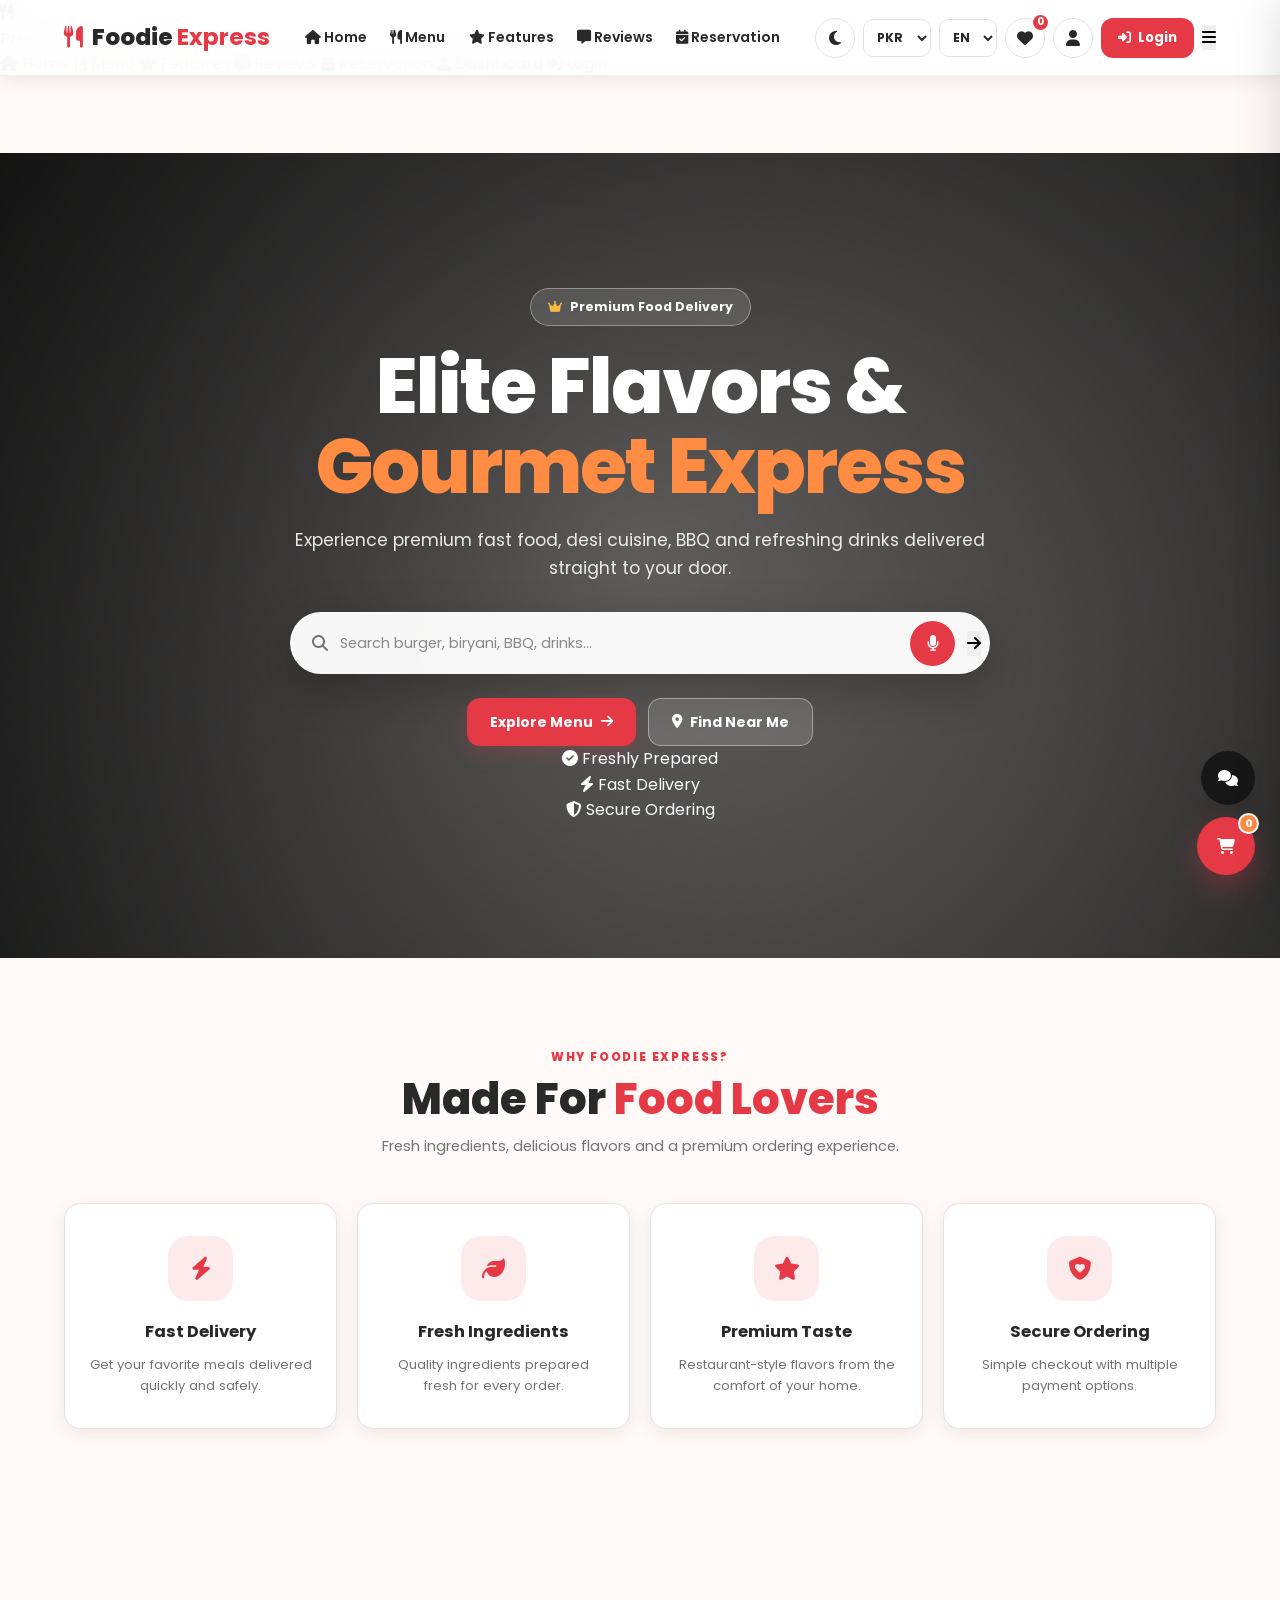
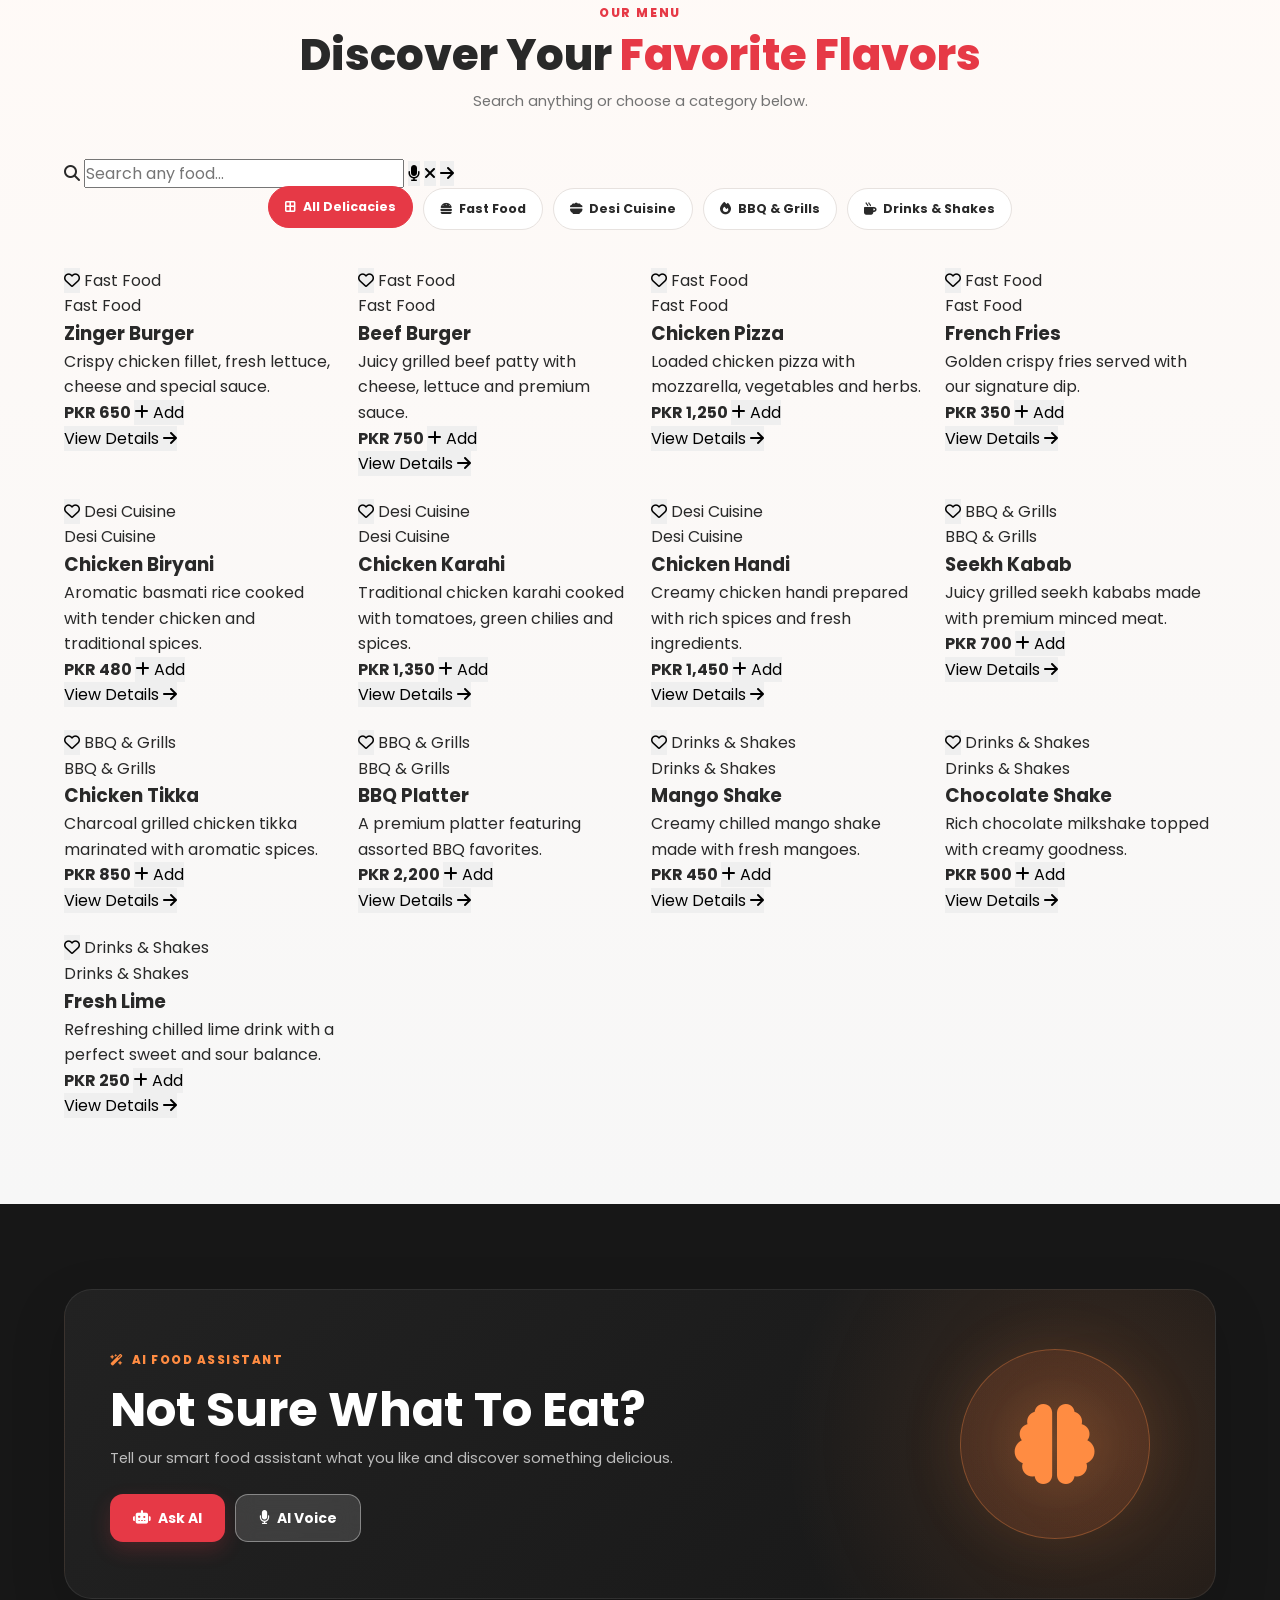
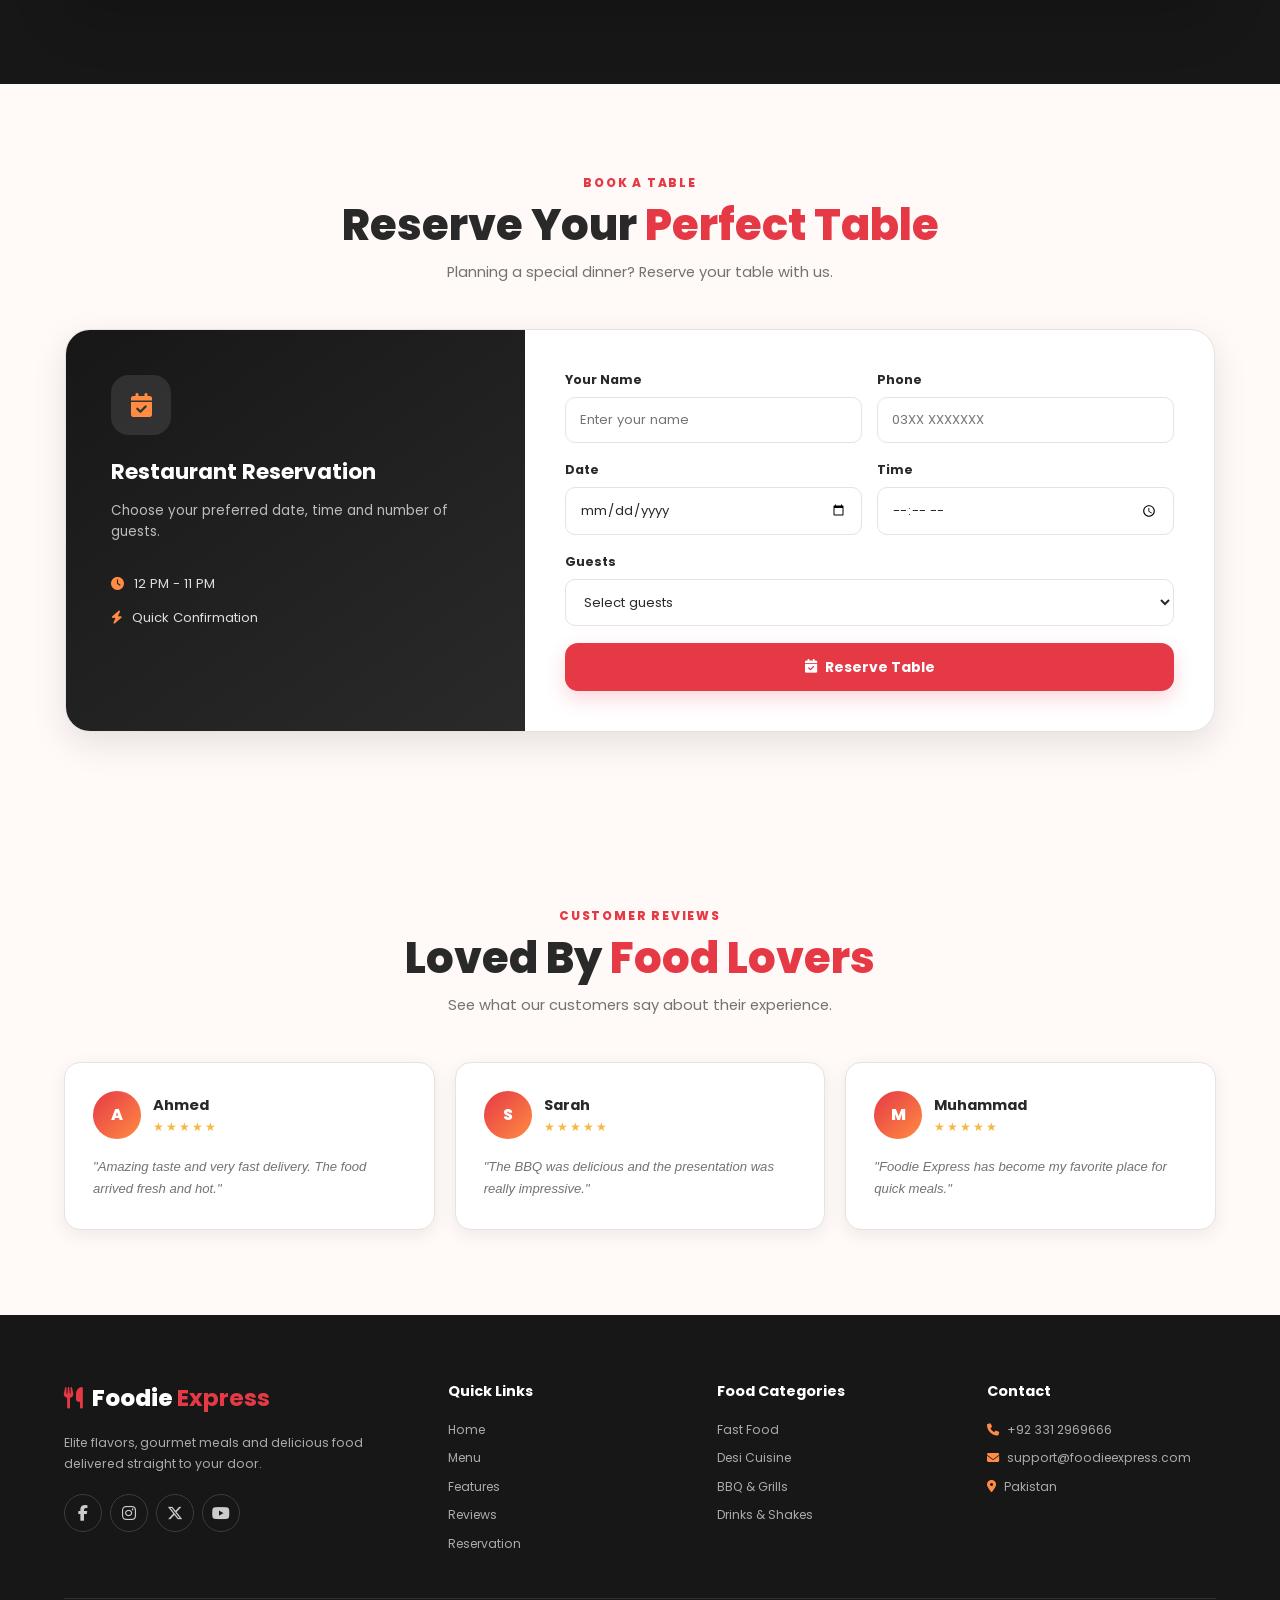
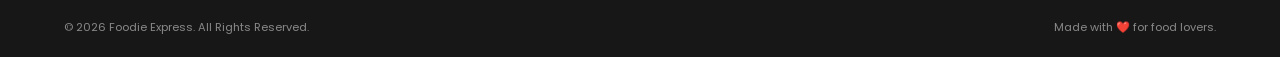
==== commit 42923c72: "Update print statement from 'Hello' to 'Goodbye'" ====
--- a/index.html
+++ b/index.html
@@ -10,9 +10,16 @@
     <meta name="description"
         content="Foodie Express - Premium fast food, desi cuisine, BBQ, drinks and gourmet meals delivered to your door.">
 
+    <meta name="keywords"
+        content="Foodie Express, food delivery, burgers, biryani, BBQ, Pakistani food, fast food, gourmet food">
+
+    <meta name="author" content="Foodie Express">
+
     <meta name="theme-color" content="#e63946">
 
-    <!-- Google Font -->
+    <!-- =========================================================
+         GOOGLE FONT
+    ========================================================== -->
     <link rel="preconnect" href="https://fonts.googleapis.com">
     <link rel="preconnect" href="https://fonts.gstatic.com" crossorigin>
 
@@ -20,41 +27,59 @@
         href="https://fonts.googleapis.com/css2?family=Poppins:wght@300;400;500;600;700;800&display=swap"
         rel="stylesheet">
 
-    <!-- Font Awesome -->
+    <!-- =========================================================
+         FONT AWESOME
+    ========================================================== -->
     <link
         rel="stylesheet"
         href="https://cdnjs.cloudflare.com/ajax/libs/font-awesome/6.5.1/css/all.min.css">
 
-    <!-- Main CSS -->
+    <!-- =========================================================
+         MAIN CSS
+    ========================================================== -->
     <link rel="stylesheet" href="style.css">
 </head>
+
 
 <body>
 
     <!-- =========================================================
          PAGE LOADER
     ========================================================== -->
-    <div id="page-loader" class="page-loader">
+    <div id="page-loader" class="page-loader" aria-hidden="true">
+
         <div class="loader-content">
+
             <div class="loader-logo">
                 <i class="fa-solid fa-utensils"></i>
             </div>
+
             <div class="loader-spinner"></div>
+
             <p>Preparing your experience...</p>
+
         </div>
+
     </div>
 
 
     <!-- =========================================================
          TOAST CONTAINER
     ========================================================== -->
-    <div id="toast-container" class="toast-container"></div>
+    <div
+        id="toast-container"
+        class="toast-container"
+        aria-live="polite"
+        aria-atomic="true">
+    </div>
 
 
     <!-- =========================================================
          HEADER / NAVBAR
     ========================================================== -->
-    <header class="navbar" id="main-header">
+    <header
+        class="navbar"
+        id="main-header">
 
         <!-- Logo -->
         <a
@@ -75,37 +100,64 @@
 
 
         <!-- Desktop Navigation -->
-        <nav class="nav-links" id="desktop-nav">
-
-            <a href="#home" class="nav-link active">
+        <nav
+            class="nav-links"
+            id="desktop-nav"
+            aria-label="Main Navigation">
+
+            <a
+                href="#home"
+                class="nav-link active">
+
                 <i class="fa-solid fa-house"></i>
                 <span>Home</span>
+
             </a>
 
-            <a href="#menu" class="nav-link">
+
+            <a
+                href="#menu"
+                class="nav-link">
+
                 <i class="fa-solid fa-utensils"></i>
                 <span>Menu</span>
+
             </a>
 
-            <a href="#features" class="nav-link">
+
+            <a
+                href="#features"
+                class="nav-link">
+
                 <i class="fa-solid fa-star"></i>
                 <span>Features</span>
+
             </a>
 
-            <a href="#reviews" class="nav-link">
+
+            <a
+                href="#reviews"
+                class="nav-link">
+
                 <i class="fa-solid fa-message"></i>
                 <span>Reviews</span>
+
             </a>
 
-            <a href="#reservation" class="nav-link">
+
+            <a
+                href="#reservation"
+                class="nav-link">
+
                 <i class="fa-solid fa-calendar-check"></i>
                 <span>Reservation</span>
+
             </a>
 
         </nav>
 
 
-        <!-- Header Controls -->
+        <!-- Header Actions -->
         <div class="nav-actions">
 
             <!-- Dark Mode -->
@@ -117,7 +169,10 @@
                 title="Toggle Dark Mode"
                 aria-label="Toggle Dark Mode">
 
-                <i class="fa-solid fa-moon" id="theme-icon"></i>
+                <i
+                    class="fa-solid fa-moon"
+                    id="theme-icon">
+                </i>
 
             </button>
 
@@ -192,7 +247,10 @@
                 onclick="openAuthModal('login')">
 
                 <i class="fa-solid fa-right-to-bracket"></i>
-                <span>Login</span>
+
+                <span>
+                    Login
+                </span>
 
             </button>
 
@@ -220,50 +278,77 @@
     ========================================================== -->
     <div
         id="mobile-menu"
-        class="mobile-menu">
+        class="mobile-menu"
+        aria-hidden="true">
 
         <div class="mobile-menu-inner">
 
-            <a href="#home" onclick="closeMobileMenu()">
+            <a
+                href="#home"
+                onclick="closeMobileMenu()">
+
                 <i class="fa-solid fa-house"></i>
-                Home
+                <span>Home</span>
+
             </a>
 
-            <a href="#menu" onclick="closeMobileMenu()">
+
+            <a
+                href="#menu"
+                onclick="closeMobileMenu()">
+
                 <i class="fa-solid fa-utensils"></i>
-                Menu
+                <span>Menu</span>
+
             </a>
 
-            <a href="#features" onclick="closeMobileMenu()">
+
+            <a
+                href="#features"
+                onclick="closeMobileMenu()">
+
                 <i class="fa-solid fa-star"></i>
-                Features
+                <span>Features</span>
+
             </a>
 
-            <a href="#reviews" onclick="closeMobileMenu()">
+
+            <a
+                href="#reviews"
+                onclick="closeMobileMenu()">
+
                 <i class="fa-solid fa-message"></i>
-                Reviews
+                <span>Reviews</span>
+
             </a>
 
-            <a href="#reservation" onclick="closeMobileMenu()">
+
+            <a
+                href="#reservation"
+                onclick="closeMobileMenu()">
+
                 <i class="fa-solid fa-calendar-check"></i>
-                Reservation
+                <span>Reservation</span>
+
             </a>
+
 
             <button
                 type="button"
                 onclick="openDashboardFromMobile()">
 
                 <i class="fa-solid fa-user"></i>
-                Dashboard
+                <span>Dashboard</span>
 
             </button>
+
 
             <button
                 type="button"
                 onclick="openAuthModal('login'); closeMobileMenu();">
 
                 <i class="fa-solid fa-right-to-bracket"></i>
-                Login
+                <span>Login</span>
 
             </button>
 
@@ -279,27 +364,39 @@
 
 
         <!-- =====================================================
-             HERO
+             HERO SECTION
         ====================================================== -->
         <section
             id="home"
             class="hero">
 
-            <div class="hero-image"></div>
-
-            <div class="hero-overlay"></div>
+            <div
+                class="hero-image"
+                aria-hidden="true">
+            </div>
+
+            <div
+                class="hero-overlay"
+                aria-hidden="true">
+            </div>
+
 
             <div class="hero-content">
 
                 <span class="hero-badge">
+
                     <i class="fa-solid fa-crown"></i>
+
                     Premium Food Delivery
+
                 </span>
+
 
                 <h1>
                     Elite Flavors &
                     <span>Gourmet Express</span>
                 </h1>
+
 
                 <p>
                     Experience premium fast food, desi cuisine,
@@ -314,7 +411,11 @@
                     class="search-box"
                     onsubmit="handleSearchSubmit(event)">
 
-                    <i class="fa-solid fa-magnifying-glass"></i>
+                    <i
+                        class="fa-solid fa-magnifying-glass"
+                        aria-hidden="true">
+                    </i>
+
 
                     <input
                         type="search"
@@ -324,6 +425,8 @@
                         aria-label="Search food"
                         oninput="searchMenu(this.value)">
 
+
+                    <!-- Voice Search -->
                     <button
                         type="button"
                         class="voice-search-btn"
@@ -335,6 +438,8 @@
 
                     </button>
 
+
+                    <!-- Search -->
                     <button
                         type="submit"
                         class="search-submit-btn"
@@ -348,17 +453,21 @@
                 </form>
 
 
+                <!-- Hero Buttons -->
                 <div class="hero-buttons">
 
                     <a
                         href="#menu"
                         class="primary-btn">
 
-                        <span>Explore Menu</span>
+                        <span>
+                            Explore Menu
+                        </span>
 
                         <i class="fa-solid fa-arrow-right"></i>
 
                     </a>
+
 
                     <button
                         type="button"
@@ -367,14 +476,16 @@
 
                         <i class="fa-solid fa-location-dot"></i>
 
-                        <span>Find Near Me</span>
+                        <span>
+                            Find Near Me
+                        </span>
 
                     </button>
 
                 </div>
 
 
-                <!-- Hero Trust Info -->
+                <!-- Hero Trust -->
                 <div class="hero-trust">
 
                     <div>
@@ -382,10 +493,12 @@
                         Freshly Prepared
                     </div>
 
+
                     <div>
                         <i class="fa-solid fa-bolt"></i>
                         Fast Delivery
                     </div>
+
 
                     <div>
                         <i class="fa-solid fa-shield-halved"></i>
@@ -408,7 +521,9 @@
 
             <div class="section-heading">
 
-                <span>WHY FOODIE EXPRESS?</span>
+                <span>
+                    WHY FOODIE EXPRESS?
+                </span>
 
                 <h2>
                     Made For
@@ -431,7 +546,9 @@
                         <i class="fa-solid fa-bolt"></i>
                     </div>
 
-                    <h3>Fast Delivery</h3>
+                    <h3>
+                        Fast Delivery
+                    </h3>
 
                     <p>
                         Get your favorite meals delivered quickly
@@ -447,7 +564,9 @@
                         <i class="fa-solid fa-leaf"></i>
                     </div>
 
-                    <h3>Fresh Ingredients</h3>
+                    <h3>
+                        Fresh Ingredients
+                    </h3>
 
                     <p>
                         Quality ingredients prepared fresh for
@@ -463,7 +582,9 @@
                         <i class="fa-solid fa-star"></i>
                     </div>
 
-                    <h3>Premium Taste</h3>
+                    <h3>
+                        Premium Taste
+                    </h3>
 
                     <p>
                         Restaurant-style flavors from the comfort
@@ -479,7 +600,9 @@
                         <i class="fa-solid fa-shield-heart"></i>
                     </div>
 
-                    <h3>Secure Ordering</h3>
+                    <h3>
+                        Secure Ordering
+                    </h3>
 
                     <p>
                         Simple checkout with multiple payment
@@ -494,7 +617,7 @@
 
 
         <!-- =====================================================
-             MENU
+             MENU SECTION
         ====================================================== -->
         <section
             id="menu"
@@ -502,7 +625,9 @@
 
             <div class="section-heading">
 
-                <span>OUR MENU</span>
+                <span>
+                    OUR MENU
+                </span>
 
                 <h2>
                     Discover Your
@@ -519,34 +644,71 @@
             <!-- Menu Search -->
             <div class="menu-search-wrapper">
 
-                <div class="menu-search-box">
-
-                    <i class="fa-solid fa-magnifying-glass"></i>
+                <form
+                    class="menu-search-box"
+                    id="menu-search-form"
+                    onsubmit="handleMenuSearchSubmit(event)">
+
+                    <i
+                        class="fa-solid fa-magnifying-glass"
+                        aria-hidden="true">
+                    </i>
+
 
                     <input
                         type="search"
                         id="menu-search-input"
                         placeholder="Search any food..."
                         autocomplete="off"
+                        aria-label="Search menu"
                         oninput="searchMenu(this.value)">
+
+
+                    <button
+                        type="button"
+                        onclick="startVoiceSearch('menu-search-input')"
+                        class="menu-voice-btn"
+                        title="Voice Search"
+                        aria-label="Voice Search">
+
+                        <i class="fa-solid fa-microphone"></i>
+
+                    </button>
+
 
                     <button
                         type="button"
                         onclick="clearSearch()"
                         class="clear-search-btn"
-                        title="Clear Search">
+                        title="Clear Search"
+                        aria-label="Clear Search">
 
                         <i class="fa-solid fa-xmark"></i>
 
                     </button>
 
-                </div>
+
+                    <button
+                        type="submit"
+                        class="menu-search-submit"
+                        title="Search"
+                        aria-label="Search">
+
+                        <i class="fa-solid fa-arrow-right"></i>
+
+                    </button>
+
+                </form>
 
             </div>
 
 
             <!-- Category Buttons -->
-            <div class="filter-buttons">
+            <div
+                class="filter-buttons"
+                role="tablist"
+                aria-label="Food Categories">
+
 
                 <button
                     type="button"
@@ -555,7 +717,10 @@
                     onclick="filterMenu('All', event)">
 
                     <i class="fa-solid fa-border-all"></i>
-                    All Delicacies
+
+                    <span>
+                        All Delicacies
+                    </span>
 
                 </button>
 
@@ -567,7 +732,10 @@
                     onclick="filterMenu('Fast Food', event)">
 
                     <i class="fa-solid fa-burger"></i>
-                    Fast Food
+
+                    <span>
+                        Fast Food
+                    </span>
 
                 </button>
 
@@ -579,7 +747,10 @@
                     onclick="filterMenu('Desi', event)">
 
                     <i class="fa-solid fa-bowl-food"></i>
-                    Desi Cuisine
+
+                    <span>
+                        Desi Cuisine
+                    </span>
 
                 </button>
 
@@ -591,7 +762,10 @@
                     onclick="filterMenu('BBQ', event)">
 
                     <i class="fa-solid fa-fire"></i>
-                    BBQ &amp; Grills
+
+                    <span>
+                        BBQ &amp; Grills
+                    </span>
 
                 </button>
 
@@ -603,7 +777,10 @@
                     onclick="filterMenu('Drinks', event)">
 
                     <i class="fa-solid fa-mug-hot"></i>
-                    Drinks &amp; Shakes
+
+                    <span>
+                        Drinks &amp; Shakes
+                    </span>
 
                 </button>
 
@@ -613,14 +790,16 @@
             <!-- Search Status -->
             <div
                 id="search-status"
-                class="search-status hidden">
+                class="search-status hidden"
+                aria-live="polite">
             </div>
 
 
             <!-- Food Cards -->
             <div
                 id="menu-container"
-                class="menu-grid">
+                class="menu-grid"
+                aria-live="polite">
             </div>
 
 
@@ -633,11 +812,14 @@
                     <i class="fa-solid fa-face-sad-tear"></i>
                 </div>
 
-                <h3>No food found</h3>
+                <h3>
+                    No food found
+                </h3>
 
                 <p>
                     Try another food name, category or keyword.
                 </p>
+
 
                 <button
                     type="button"
@@ -645,6 +827,7 @@
                     onclick="clearSearch()">
 
                     <i class="fa-solid fa-rotate-left"></i>
+
                     Show All Food
 
                 </button>
@@ -657,26 +840,34 @@
         <!-- =====================================================
              AI FOOD ASSISTANT
         ====================================================== -->
-        <section class="ai-section">
+        <section
+            class="ai-section"
+            aria-label="AI Food Assistant">
 
             <div class="ai-card">
 
                 <div class="ai-content">
 
                     <span class="ai-label">
+
                         <i class="fa-solid fa-wand-magic-sparkles"></i>
+
                         AI FOOD ASSISTANT
+
                     </span>
+
 
                     <h2>
                         Not Sure What To Eat?
                     </h2>
+
 
                     <p>
                         Tell our smart food assistant what you like
                         and discover something delicious.
                     </p>
 
+
                     <div class="ai-buttons">
 
                         <button
@@ -685,6 +876,7 @@
                             onclick="startAICallSimulation()">
 
                             <i class="fa-solid fa-robot"></i>
+
                             Ask AI
 
                         </button>
@@ -696,6 +888,7 @@
                             onclick="startAIVoiceInput()">
 
                             <i class="fa-solid fa-microphone"></i>
+
                             AI Voice
 
                         </button>
@@ -705,13 +898,18 @@
                 </div>
 
 
-                <div class="ai-visual">
+                <div
+                    class="ai-visual"
+                    aria-hidden="true">
 
                     <div class="ai-orbit orbit-one"></div>
+
                     <div class="ai-orbit orbit-two"></div>
 
                     <div class="ai-circle">
+
                         <i class="fa-solid fa-brain"></i>
+
                     </div>
 
                 </div>
@@ -730,7 +928,9 @@
 
             <div class="section-heading">
 
-                <span>BOOK A TABLE</span>
+                <span>
+                    BOOK A TABLE
+                </span>
 
                 <h2>
                     Reserve Your
@@ -753,23 +953,33 @@
                         <i class="fa-solid fa-calendar-check"></i>
                     </div>
 
-                    <h3>Restaurant Reservation</h3>
+
+                    <h3>
+                        Restaurant Reservation
+                    </h3>
+
 
                     <p>
                         Choose your preferred date, time and number
                         of guests.
                     </p>
 
+
                     <div class="reservation-contact">
 
                         <div>
                             <i class="fa-solid fa-clock"></i>
-                            <span>12 PM - 11 PM</span>
+                            <span>
+                                12 PM - 11 PM
+                            </span>
                         </div>
+
 
                         <div>
                             <i class="fa-solid fa-bolt"></i>
-                            <span>Quick Confirmation</span>
+                            <span>
+                                Quick Confirmation
+                            </span>
                         </div>
 
                     </div>
@@ -794,6 +1004,7 @@
                                 type="text"
                                 id="reservation-name"
                                 placeholder="Enter your name"
+                                autocomplete="name"
                                 required>
 
                         </div>
@@ -809,6 +1020,8 @@
                                 type="tel"
                                 id="reservation-phone"
                                 placeholder="03XX XXXXXXX"
+                                autocomplete="tel"
+                                inputmode="tel"
                                 required>
 
                         </div>
@@ -862,14 +1075,37 @@
                                 Select guests
                             </option>
 
-                            <option value="1">1 Guest</option>
-                            <option value="2">2 Guests</option>
-                            <option value="3">3 Guests</option>
-                            <option value="4">4 Guests</option>
-                            <option value="5">5 Guests</option>
-                            <option value="6">6 Guests</option>
-                            <option value="7">7 Guests</option>
-                            <option value="8">8+ Guests</option>
+                            <option value="1">
+                                1 Guest
+                            </option>
+
+                            <option value="2">
+                                2 Guests
+                            </option>
+
+                            <option value="3">
+                                3 Guests
+                            </option>
+
+                            <option value="4">
+                                4 Guests
+                            </option>
+
+                            <option value="5">
+                                5 Guests
+                            </option>
+
+                            <option value="6">
+                                6 Guests
+                            </option>
+
+                            <option value="7">
+                                7 Guests
+                            </option>
+
+                            <option value="8">
+                                8+ Guests
+                            </option>
 
                         </select>
 
@@ -881,6 +1117,7 @@
                         class="primary-btn full-btn">
 
                         <i class="fa-solid fa-calendar-check"></i>
+
                         Reserve Table
 
                     </button>
@@ -901,7 +1138,9 @@
 
             <div class="section-heading">
 
-                <span>ORDER TRACKING</span>
+                <span>
+                    ORDER TRACKING
+                </span>
 
                 <h2>
                     Track Your
@@ -917,7 +1156,10 @@
 
             <div class="tracking-box">
 
-                <div class="tracking-line"></div>
+                <div
+                    class="tracking-line"
+                    aria-hidden="true">
+                </div>
 
 
                 <div
@@ -928,7 +1170,9 @@
                         <i class="fa-solid fa-clipboard-check"></i>
                     </div>
 
-                    <h4>Order Placed</h4>
+                    <h4>
+                        Order Placed
+                    </h4>
 
                     <p>
                         Your order has been received.
@@ -945,7 +1189,9 @@
                         <i class="fa-solid fa-kitchen-set"></i>
                     </div>
 
-                    <h4>Preparing</h4>
+                    <h4>
+                        Preparing
+                    </h4>
 
                     <p>
                         Your food is being prepared.
@@ -962,7 +1208,9 @@
                         <i class="fa-solid fa-motorcycle"></i>
                     </div>
 
-                    <h4>On The Way</h4>
+                    <h4>
+                        On The Way
+                    </h4>
 
                     <p>
                         Your rider is on the way.
@@ -979,7 +1227,9 @@
                         <i class="fa-solid fa-house"></i>
                     </div>
 
-                    <h4>Delivered</h4>
+                    <h4>
+                        Delivered
+                    </h4>
 
                     <p>
                         Enjoy your delicious meal!
@@ -1001,7 +1251,9 @@
 
             <div class="section-heading">
 
-                <span>CUSTOMER REVIEWS</span>
+                <span>
+                    CUSTOMER REVIEWS
+                </span>
 
                 <h2>
                     Loved By
@@ -1026,14 +1278,21 @@
                         </div>
 
                         <div>
-                            <h4>Ahmed</h4>
-
-                            <div class="stars">
+
+                            <h4>
+                                Ahmed
+                            </h4>
+
+                            <div
+                                class="stars"
+                                aria-label="5 out of 5 stars">
                                 ★★★★★
                             </div>
+
                         </div>
 
                     </div>
+
 
                     <p>
                         "Amazing taste and very fast delivery.
@@ -1052,14 +1311,21 @@
                         </div>
 
                         <div>
-                            <h4>Sarah</h4>
-
-                            <div class="stars">
+
+                            <h4>
+                                Sarah
+                            </h4>
+
+                            <div
+                                class="stars"
+                                aria-label="5 out of 5 stars">
                                 ★★★★★
                             </div>
+
                         </div>
 
                     </div>
+
 
                     <p>
                         "The BBQ was delicious and the presentation
@@ -1078,14 +1344,21 @@
                         </div>
 
                         <div>
-                            <h4>Muhammad</h4>
-
-                            <div class="stars">
+
+                            <h4>
+                                Muhammad
+                            </h4>
+
+                            <div
+                                class="stars"
+                                aria-label="5 out of 5 stars">
                                 ★★★★★
                             </div>
+
                         </div>
 
                     </div>
+
 
                     <p>
                         "Foodie Express has become my favorite
@@ -1125,19 +1398,31 @@
     ========================================================== -->
     <div
         id="chat-window"
-        class="chat-window hidden">
+        class="chat-window hidden"
+        role="dialog"
+        aria-label="Foodie Assistant">
 
         <div class="chat-header">
 
             <div class="chat-title">
+
                 <span class="chat-avatar">
                     <i class="fa-solid fa-robot"></i>
                 </span>
 
+
                 <div>
-                    <strong>Foodie Assistant</strong>
-                    <small>Online now</small>
+
+                    <strong>
+                        Foodie Assistant
+                    </strong>
+
+                    <small>
+                        Online now
+                    </small>
+
                 </div>
+
             </div>
 
 
@@ -1156,7 +1441,8 @@
 
         <div
             id="chat-messages"
-            class="chat-messages">
+            class="chat-messages"
+            aria-live="polite">
 
             <div class="chat-msg bot">
                 Hi! 👋 I am your Foodie Assistant. Ask me about
@@ -1172,19 +1458,27 @@
             <button
                 type="button"
                 onclick="quickChat('What burgers do you have?')">
+
                 Burgers
+
             </button>
+
 
             <button
                 type="button"
                 onclick="quickChat('Show me biryani')">
+
                 Biryani
+
             </button>
+
 
             <button
                 type="button"
                 onclick="quickChat('Do you have discounts?')">
+
                 Discounts
+
             </button>
 
         </div>
@@ -1197,7 +1491,9 @@
                 id="chat-input"
                 placeholder="Ask about food..."
                 autocomplete="off"
+                aria-label="Chat message"
                 onkeydown="handleChatKeyPress(event)">
+
 
             <button
                 type="button"
@@ -1224,7 +1520,10 @@
 
         <i class="fa-solid fa-comments"></i>
 
-        <span class="chat-online-dot"></span>
+        <span
+            class="chat-online-dot"
+            aria-hidden="true">
+        </span>
 
     </button>
 
@@ -1234,14 +1533,21 @@
     ========================================================== -->
     <aside
         id="cart-sidebar"
-        class="cart-sidebar">
+        class="cart-sidebar"
+        aria-label="Shopping Cart">
 
         <div class="sidebar-header">
 
             <div>
+
                 <i class="fa-solid fa-cart-shopping"></i>
-                <span>Your Cart</span>
-            </div>
+
+                <span>
+                    Your Cart
+                </span>
+
+            </div>
+
 
             <button
                 type="button"
@@ -1264,11 +1570,14 @@
 
                 <i class="fa-solid fa-basket-shopping"></i>
 
-                <h3>Your cart is empty</h3>
+                <h3>
+                    Your cart is empty
+                </h3>
 
                 <p>
                     Add something delicious!
                 </p>
+
 
                 <button
                     type="button"
@@ -1291,7 +1600,9 @@
                 <input
                     type="text"
                     id="coupon-code"
-                    placeholder="Promo code">
+                    placeholder="Promo code"
+                    autocomplete="off">
+
 
                 <button
                     type="button"
@@ -1312,7 +1623,9 @@
 
             <div class="discount-row">
 
-                <span>Discount</span>
+                <span>
+                    Discount
+                </span>
 
                 <strong id="cart-discount">
                     Rs. 0
@@ -1323,7 +1636,9 @@
 
             <div class="total-row">
 
-                <span>Total</span>
+                <span>
+                    Total
+                </span>
 
                 <strong id="cart-total">
                     PKR 0
@@ -1339,7 +1654,9 @@
 
                 <i class="fa-solid fa-credit-card"></i>
 
-                Proceed to Checkout
+                <span>
+                    Proceed to Checkout
+                </span>
 
             </button>
 
@@ -1352,7 +1669,8 @@
     <div
         id="cart-overlay"
         class="cart-overlay"
-        onclick="toggleCart()">
+        onclick="toggleCart()"
+        aria-hidden="true">
     </div>
 
 
@@ -1361,7 +1679,10 @@
     ========================================================== -->
     <div
         id="wishlist-modal"
-        class="modal hidden">
+        class="modal hidden"
+        role="dialog"
+        aria-modal="true"
+        aria-labelledby="wishlist-title">
 
         <div
             class="modal-overlay"
@@ -1373,15 +1694,20 @@
 
             <div class="modal-header">
 
-                <h2>
+                <h2 id="wishlist-title">
+
                     <i class="fa-solid fa-heart"></i>
+
                     My Wishlist
+
                 </h2>
+
 
                 <button
                     type="button"
                     onclick="toggleWishlistModal()"
-                    class="close-btn">
+                    class="close-btn"
+                    aria-label="Close Wishlist">
 
                     <i class="fa-solid fa-xmark"></i>
 
@@ -1398,7 +1724,9 @@
 
                     <i class="fa-regular fa-heart"></i>
 
-                    <h3>Your wishlist is empty</h3>
+                    <h3>
+                        Your wishlist is empty
+                    </h3>
 
                     <p>
                         Add your favorite dishes here.
@@ -1418,7 +1746,9 @@
     ========================================================== -->
     <div
         id="auth-modal"
-        class="modal hidden">
+        class="modal hidden"
+        role="dialog"
+        aria-modal="true">
 
         <div
             class="modal-overlay"
@@ -1431,7 +1761,8 @@
             <button
                 type="button"
                 onclick="closeAuthModal()"
-                class="close-btn modal-close-top">
+                class="close-btn modal-close-top"
+                aria-label="Close Authentication">
 
                 <i class="fa-solid fa-xmark"></i>
 
@@ -1447,14 +1778,20 @@
                     <i class="fa-solid fa-user"></i>
                 </div>
 
-                <h2>Welcome Back!</h2>
+
+                <h2>
+                    Welcome Back!
+                </h2>
+
 
                 <p>
                     Login to continue your Foodie Express journey.
                 </p>
 
 
-                <form onsubmit="handleAuth(event, 'login')">
+                <form
+                    id="login-form"
+                    onsubmit="handleAuth(event, 'login')">
 
                     <div class="form-group">
 
@@ -1466,6 +1803,7 @@
                             type="email"
                             id="login-email"
                             placeholder="Enter your email"
+                            autocomplete="email"
                             required>
 
                     </div>
@@ -1481,6 +1819,7 @@
                             type="password"
                             id="login-password"
                             placeholder="Enter your password"
+                            autocomplete="current-password"
                             required>
 
                     </div>
@@ -1491,6 +1830,7 @@
                         class="primary-btn full-btn">
 
                         <i class="fa-solid fa-right-to-bracket"></i>
+
                         Login
 
                     </button>
@@ -1524,14 +1864,20 @@
                     <i class="fa-solid fa-user-plus"></i>
                 </div>
 
-                <h2>Create Account</h2>
+
+                <h2>
+                    Create Account
+                </h2>
+
 
                 <p>
                     Join Foodie Express today.
                 </p>
 
 
-                <form onsubmit="handleAuth(event, 'signup')">
+                <form
+                    id="signup-form"
+                    onsubmit="handleAuth(event, 'signup')">
 
                     <div class="form-group">
 
@@ -1543,6 +1889,7 @@
                             type="text"
                             id="signup-name"
                             placeholder="Your name"
+                            autocomplete="name"
                             required>
 
                     </div>
@@ -1558,6 +1905,7 @@
                             type="email"
                             id="signup-email"
                             placeholder="Your email"
+                            autocomplete="email"
                             required>
 
                     </div>
@@ -1573,6 +1921,8 @@
                             type="password"
                             id="signup-password"
                             placeholder="Create a password"
+                            autocomplete="new-password"
+                            minlength="6"
                             required>
 
                     </div>
@@ -1583,6 +1933,7 @@
                         class="primary-btn full-btn">
 
                         <i class="fa-solid fa-user-plus"></i>
+
                         Create Account
 
                     </button>
@@ -1616,7 +1967,10 @@
     ========================================================== -->
     <div
         id="dashboard-modal"
-        class="modal hidden">
+        class="modal hidden"
+        role="dialog"
+        aria-modal="true"
+        aria-labelledby="dashboard-title">
 
         <div
             class="modal-overlay"
@@ -1628,15 +1982,20 @@
 
             <div class="modal-header">
 
-                <h2>
+                <h2 id="dashboard-title">
+
                     <i class="fa-solid fa-chart-line"></i>
+
                     My Dashboard
+
                 </h2>
+
 
                 <button
                     type="button"
                     onclick="closeDashboardModal()"
-                    class="close-btn">
+                    class="close-btn"
+                    aria-label="Close Dashboard">
 
                     <i class="fa-solid fa-xmark"></i>
 
@@ -1651,6 +2010,7 @@
                     <i class="fa-solid fa-user"></i>
                 </div>
 
+
                 <div>
 
                     <h3 id="dash-user-name">
@@ -1674,7 +2034,9 @@
 
                     <div>
 
-                        <span>Loyalty Coins</span>
+                        <span>
+                            Loyalty Coins
+                        </span>
 
                         <strong id="dash-user-coins">
                             0
@@ -1691,7 +2053,9 @@
 
                     <div>
 
-                        <span>Total Orders</span>
+                        <span>
+                            Total Orders
+                        </span>
 
                         <strong id="dash-total-orders">
                             0
@@ -1723,7 +2087,9 @@
 
                         <i class="fa-solid fa-receipt"></i>
 
-                        <h3>No orders yet</h3>
+                        <h3>
+                            No orders yet
+                        </h3>
 
                         <p>
                             Your completed orders will appear here.
@@ -1742,6 +2108,7 @@
                 onclick="handleLogout()">
 
                 <i class="fa-solid fa-right-from-bracket"></i>
+
                 Logout
 
             </button>
@@ -1756,7 +2123,9 @@
     ========================================================== -->
     <div
         id="item-detail-modal"
-        class="modal hidden">
+        class="modal hidden"
+        role="dialog"
+        aria-modal="true">
 
         <div
             class="modal-overlay"
@@ -1769,7 +2138,8 @@
             <button
                 type="button"
                 onclick="closeItemDetailModal()"
-                class="close-btn modal-close-top">
+                class="close-btn modal-close-top"
+                aria-label="Close Item Details">
 
                 <i class="fa-solid fa-xmark"></i>
 
@@ -1784,13 +2154,14 @@
 
 
     <!-- =========================================================
-         CHECKOUT PAGE
-         JS will activate this as a dedicated full-screen page.
+         FULL SCREEN CHECKOUT PAGE
     ========================================================== -->
     <section
         id="checkout-page"
-        class="checkout-page hidden">
-
+        class="checkout-page hidden"
+        aria-label="Checkout">
+
+        <!-- Checkout Header -->
         <div class="checkout-page-header">
 
             <button
@@ -1799,7 +2170,10 @@
                 onclick="closeCheckoutPage()">
 
                 <i class="fa-solid fa-arrow-left"></i>
-                <span>Back to Foodie Express</span>
+
+                <span>
+                    Back to Foodie Express
+                </span>
 
             </button>
 
@@ -1818,6 +2192,7 @@
             <div class="checkout-secure-label">
 
                 <i class="fa-solid fa-shield-halved"></i>
+
                 Secure Checkout
 
             </div>
@@ -1825,11 +2200,14 @@
         </div>
 
 
+        <!-- Checkout Main -->
         <div class="checkout-page-container">
 
             <div class="checkout-page-title">
 
-                <span>FINAL STEP</span>
+                <span>
+                    FINAL STEP
+                </span>
 
                 <h1>
                     Complete Your
@@ -1846,7 +2224,9 @@
             <div class="checkout-layout">
 
 
-                <!-- Checkout Form -->
+                <!-- =================================================
+                     CHECKOUT FORM
+                ================================================== -->
                 <div class="checkout-form-card">
 
                     <div class="checkout-step-title">
@@ -1855,9 +2235,17 @@
                             01
                         </span>
 
+
                         <div>
-                            <h2>Delivery Information</h2>
-                            <p>Where should we deliver your food?</p>
+
+                            <h2>
+                                Delivery Information
+                            </h2>
+
+                            <p>
+                                Where should we deliver your food?
+                            </p>
+
                         </div>
 
                     </div>
@@ -1868,19 +2256,25 @@
                         onsubmit="processOrder(event)">
 
 
+                        <!-- Customer Details -->
                         <div class="checkout-form-grid">
 
                             <div class="form-group">
 
                                 <label for="cust-name">
+
                                     <i class="fa-solid fa-user"></i>
+
                                     Full Name
+
                                 </label>
+
 
                                 <input
                                     type="text"
                                     id="cust-name"
                                     placeholder="Enter your full name"
+                                    autocomplete="name"
                                     required>
 
                             </div>
@@ -1889,14 +2283,19 @@
                             <div class="form-group">
 
                                 <label for="cust-phone">
+
                                     <i class="fa-solid fa-phone"></i>
+
                                     Phone Number
+
                                 </label>
+
 
                                 <input
                                     type="tel"
                                     id="cust-phone"
                                     placeholder="03XX XXXXXXX"
+                                    autocomplete="tel"
                                     inputmode="tel"
                                     required>
 
@@ -1905,11 +2304,15 @@
                         </div>
 
 
+                        <!-- Delivery Address -->
                         <div class="form-group">
 
                             <label for="cust-address">
+
                                 <i class="fa-solid fa-location-dot"></i>
+
                                 Delivery Address
+
                             </label>
 
 
@@ -1919,6 +2322,7 @@
                                     id="cust-address"
                                     rows="4"
                                     placeholder="Enter your complete delivery address"
+                                    autocomplete="street-address"
                                     required></textarea>
 
 
@@ -1926,7 +2330,8 @@
                                     type="button"
                                     class="location-btn"
                                     onclick="detectUserLocation()"
-                                    title="Detect Location">
+                                    title="Detect Location"
+                                    aria-label="Detect Location">
 
                                     <i class="fa-solid fa-location-crosshairs"></i>
 
@@ -1937,18 +2342,95 @@
                         </div>
 
 
+                        <!-- Additional Delivery Details -->
+                        <div class="checkout-form-grid">
+
+                            <div class="form-group">
+
+                                <label for="cust-city">
+
+                                    <i class="fa-solid fa-city"></i>
+
+                                    City
+
+                                </label>
+
+
+                                <input
+                                    type="text"
+                                    id="cust-city"
+                                    placeholder="Your city"
+                                    autocomplete="address-level2">
+
+                            </div>
+
+
+                            <div class="form-group">
+
+                                <label for="cust-postal">
+
+                                    <i class="fa-solid fa-location-pin"></i>
+
+                                    Postal Code
+
+                                </label>
+
+
+                                <input
+                                    type="text"
+                                    id="cust-postal"
+                                    placeholder="Optional"
+                                    inputmode="numeric"
+                                    autocomplete="postal-code">
+
+                            </div>
+
+                        </div>
+
+
+                        <!-- Delivery Instructions -->
+                        <div class="form-group">
+
+                            <label for="delivery-notes">
+
+                                <i class="fa-solid fa-note-sticky"></i>
+
+                                Delivery Instructions
+
+                            </label>
+
+
+                            <textarea
+                                id="delivery-notes"
+                                rows="3"
+                                placeholder="Apartment, floor, landmark or special instructions (optional)"></textarea>
+
+                        </div>
+
+
                         <div class="checkout-divider"></div>
 
 
+                        <!-- =================================================
+                             PAYMENT
+                        ================================================== -->
                         <div class="checkout-step-title">
 
                             <span class="checkout-step-number">
                                 02
                             </span>
 
+
                             <div>
-                                <h2>Payment Method</h2>
-                                <p>Select how you want to pay.</p>
+
+                                <h2>
+                                    Payment Method
+                                </h2>
+
+                                <p>
+                                    Select how you want to pay.
+                                </p>
+
                             </div>
 
                         </div>
@@ -1956,6 +2438,8 @@
 
                         <div class="payment-method-grid">
 
+
+                            <!-- Cash -->
                             <label class="payment-option">
 
                                 <input
@@ -1965,17 +2449,29 @@
                                     onchange="setPaymentMethod(this.value)"
                                     checked>
 
+
                                 <span class="payment-option-inner">
 
                                     <i class="fa-solid fa-money-bill-wave"></i>
 
+
                                     <span>
-                                        <strong>Cash on Delivery</strong>
-                                        <small>Pay when your order arrives</small>
+
+                                        <strong>
+                                            Cash on Delivery
+                                        </strong>
+
+                                        <small>
+                                            Pay when your order arrives
+                                        </small>
+
                                     </span>
 
+
                                     <span class="payment-check">
+
                                         <i class="fa-solid fa-check"></i>
+
                                     </span>
 
                                 </span>
@@ -1983,6 +2479,7 @@
                             </label>
 
 
+                            <!-- Wallet -->
                             <label class="payment-option">
 
                                 <input
@@ -1991,17 +2488,29 @@
                                     value="JazzCash / EasyPaisa"
                                     onchange="setPaymentMethod(this.value)">
 
+
                                 <span class="payment-option-inner">
 
                                     <i class="fa-solid fa-mobile-screen-button"></i>
 
+
                                     <span>
-                                        <strong>JazzCash / EasyPaisa</strong>
-                                        <small>Mobile wallet payment</small>
+
+                                        <strong>
+                                            JazzCash / EasyPaisa
+                                        </strong>
+
+                                        <small>
+                                            Mobile wallet payment
+                                        </small>
+
                                     </span>
 
+
                                     <span class="payment-check">
+
                                         <i class="fa-solid fa-check"></i>
+
                                     </span>
 
                                 </span>
@@ -2009,6 +2518,7 @@
                             </label>
 
 
+                            <!-- Card -->
                             <label class="payment-option">
 
                                 <input
@@ -2017,17 +2527,29 @@
                                     value="Debit / Credit Card"
                                     onchange="setPaymentMethod(this.value)">
 
+
                                 <span class="payment-option-inner">
 
                                     <i class="fa-solid fa-credit-card"></i>
 
+
                                     <span>
-                                        <strong>Debit / Credit Card</strong>
-                                        <small>Secure card payment</small>
+
+                                        <strong>
+                                            Debit / Credit Card
+                                        </strong>
+
+                                        <small>
+                                            Secure card payment
+                                        </small>
+
                                     </span>
 
+
                                     <span class="payment-check">
+
                                         <i class="fa-solid fa-check"></i>
+
                                     </span>
 
                                 </span>
@@ -2037,9 +2559,11 @@
                         </div>
 
 
+                        <!-- Hidden compatibility select -->
                         <select
                             id="payment-method"
-                            class="hidden">
+                            class="hidden"
+                            aria-hidden="true">
 
                             <option value="Cash on Delivery">
                                 Cash on Delivery
@@ -2056,6 +2580,7 @@
                         </select>
 
 
+                        <!-- Online Payment -->
                         <div
                             id="online-payment-details"
                             class="payment-details hidden">
@@ -2063,6 +2588,7 @@
                             <div class="payment-note">
 
                                 <i class="fa-solid fa-circle-info"></i>
+
 
                                 <div>
 
@@ -2083,52 +2609,82 @@
                         </div>
 
 
+                        <!-- Security -->
                         <div class="checkout-security">
 
                             <div>
+
                                 <i class="fa-solid fa-lock"></i>
+
                                 Secure Checkout
+
                             </div>
 
+
                             <div>
+
                                 <i class="fa-solid fa-shield-halved"></i>
+
                                 Your details stay on this device
+
                             </div>
 
                         </div>
 
 
+                        <!-- Place Order -->
                         <button
                             type="submit"
                             class="place-order-btn">
 
                             <span>
+
                                 <i class="fa-brands fa-whatsapp"></i>
+
                                 Place Order via WhatsApp
+
                             </span>
 
+
                             <i class="fa-solid fa-arrow-right"></i>
 
                         </button>
 
 
+                        <p class="checkout-whatsapp-note">
+
+                            <i class="fa-solid fa-circle-info"></i>
+
+                            Your order details will be prepared
+                            automatically and opened in WhatsApp.
+
+                        </p>
+
+
                     </form>
 
                 </div>
 
 
-                <!-- Order Summary -->
+                <!-- =================================================
+                     ORDER SUMMARY
+                ================================================== -->
                 <aside class="checkout-summary-card">
 
                     <div class="summary-header">
 
                         <div>
 
-                            <span>YOUR ORDER</span>
-
-                            <h2>Order Summary</h2>
+                            <span>
+                                YOUR ORDER
+                            </span>
+
+                            <h2>
+                                Order Summary
+                            </h2>
 
                         </div>
+
 
                         <i class="fa-solid fa-bag-shopping"></i>
 
@@ -2146,7 +2702,9 @@
 
                     <div class="summary-row">
 
-                        <span>Subtotal</span>
+                        <span>
+                            Subtotal
+                        </span>
 
                         <strong id="checkout-subtotal">
                             PKR 0
@@ -2157,12 +2715,16 @@
 
                     <div class="summary-row">
 
-                        <span>Discount</span>
+                        <span>
+                            Discount
+                        </span>
 
                         <strong
                             id="checkout-discount"
                             class="discount-value">
+
                             PKR 0
+
                         </strong>
 
                     </div>
@@ -2170,7 +2732,9 @@
 
                     <div class="summary-row">
 
-                        <span>Delivery</span>
+                        <span>
+                            Delivery
+                        </span>
 
                         <strong>
                             Free
@@ -2184,7 +2748,9 @@
 
                     <div class="summary-total">
 
-                        <span>Total</span>
+                        <span>
+                            Total
+                        </span>
 
                         <strong id="checkout-total">
                             PKR 0
@@ -2211,6 +2777,7 @@
                         onclick="closeCheckoutPage(); toggleCart();">
 
                         <i class="fa-solid fa-pen"></i>
+
                         Edit Cart
 
                     </button>
@@ -2232,6 +2799,7 @@
         <div class="footer-container">
 
 
+            <!-- Brand -->
             <div class="footer-brand">
 
                 <a
@@ -2240,11 +2808,16 @@
                     onclick="scrollToTop(event)">
 
                     <span class="logo-icon">
+
                         <i class="fa-solid fa-utensils"></i>
+
                     </span>
 
+
                     <span class="logo-text">
+
                         Foodie <b>Express</b>
+
                     </span>
 
                 </a>
@@ -2267,6 +2840,7 @@
 
                     </a>
 
+
                     <a
                         href="#"
                         aria-label="Instagram"
@@ -2276,6 +2850,7 @@
 
                     </a>
 
+
                     <a
                         href="#"
                         aria-label="X"
@@ -2285,6 +2860,7 @@
 
                     </a>
 
+
                     <a
                         href="#"
                         aria-label="YouTube"
@@ -2299,21 +2875,48 @@
             </div>
 
 
+            <!-- Quick Links -->
             <div class="footer-column">
 
-                <h3>Quick Links</h3>
-
-                <a href="#home">Home</a>
-                <a href="#menu">Menu</a>
-                <a href="#features">Features</a>
-                <a href="#reviews">Reviews</a>
-
-            </div>
-
-
+                <h3>
+                    Quick Links
+                </h3>
+
+
+                <a href="#home">
+                    Home
+                </a>
+
+
+                <a href="#menu">
+                    Menu
+                </a>
+
+
+                <a href="#features">
+                    Features
+                </a>
+
+
+                <a href="#reviews">
+                    Reviews
+                </a>
+
+
+                <a href="#reservation">
+                    Reservation
+                </a>
+
+            </div>
+
+
+            <!-- Categories -->
             <div class="footer-column">
 
-                <h3>Food Categories</h3>
+                <h3>
+                    Food Categories
+                </h3>
+
 
                 <a
                     href="#menu"
@@ -2323,6 +2926,7 @@
 
                 </a>
 
+
                 <a
                     href="#menu"
                     onclick="filterMenu('Desi', event)">
@@ -2331,6 +2935,7 @@
 
                 </a>
 
+
                 <a
                     href="#menu"
                     onclick="filterMenu('BBQ', event)">
@@ -2339,6 +2944,7 @@
 
                 </a>
 
+
                 <a
                     href="#menu"
                     onclick="filterMenu('Drinks', event)">
@@ -2350,23 +2956,44 @@
             </div>
 
 
+            <!-- Contact -->
             <div class="footer-column">
 
-                <h3>Contact</h3>
+                <h3>
+                    Contact
+                </h3>
+
 
                 <p>
+
                     <i class="fa-solid fa-phone"></i>
-                    +92 331 2969666
+
+                    <span>
+                        +92 331 2969666
+                    </span>
+
                 </p>
 
+
                 <p>
+
                     <i class="fa-solid fa-envelope"></i>
-                    support@foodieexpress.com
+
+                    <span>
+                        support@foodieexpress.com
+                    </span>
+
                 </p>
 
+
                 <p>
+
                     <i class="fa-solid fa-location-dot"></i>
-                    Pakistan
+
+                    <span>
+                        Pakistan
+                    </span>
+
                 </p>
 
             </div>
@@ -2374,6 +3001,7 @@
         </div>
 
 
+        <!-- Footer Bottom -->
         <div class="footer-bottom">
 
             <p>
@@ -2381,6 +3009,7 @@
                 All Rights Reserved.
             </p>
 
+
             <p>
                 Made with ❤️ for food lovers.
             </p>
@@ -2396,4 +3025,5 @@
     <script src="script.js"></script>
 
 </body>
+
 </html>
--- a/style.css
+++ b/style.css
@@ -1,62 +1,6 @@
 /* =========================================================
-   FOODIE EXPRESS
-   COMPLETE STYLE SHEET
-========================================================= */
-
-/* =========================================================
-   RESET
-========================================================= */
-
-* {
-    margin: 0;
-    padding: 0;
-    box-sizing: border-box;
-}
-
-html {
-    scroll-behavior: smooth;
-    scroll-padding-top: 90px;
-}
-
-body {
-    font-family: "Poppins", sans-serif;
-    background: #fffaf7;
-    color: #252525;
-    line-height: 1.6;
-    overflow-x: hidden;
-    transition:
-        background 0.3s ease,
-        color 0.3s ease;
-}
-
-button,
-input,
-select,
-textarea {
-    font-family: inherit;
-}
-
-button {
-    cursor: pointer;
-}
-
-a {
-    text-decoration: none;
-    color: inherit;
-}
-
-img {
-    max-width: 100%;
-    display: block;
-}
-
-.hidden {
-    display: none !important;
-}
-
-
-/* =========================================================
-   CSS VARIABLES
+   FOODIE EXPRESS — PREMIUM RESPONSIVE STYLE
+   Works with the current index.html
 ========================================================= */
 
 :root {
@@ -74,91 +18,117 @@
 
     --white: #ffffff;
     --cream: #fffaf7;
-    --light: #f7f3f0;
-    --border: #eadfd8;
+    --light: #f7f7f7;
+    --border: #e7e2df;
 
     --success: #2e9d61;
     --danger: #d62828;
 
-    --shadow-sm:
-        0 4px 15px rgba(0, 0, 0, 0.07);
-
-    --shadow:
-        0 10px 35px rgba(0, 0, 0, 0.10);
-
-    --shadow-lg:
-        0 20px 60px rgba(0, 0, 0, 0.16);
+    --shadow-sm: 0 5px 18px rgba(0, 0, 0, 0.07);
+    --shadow: 0 12px 35px rgba(0, 0, 0, 0.10);
+    --shadow-lg: 0 20px 55px rgba(0, 0, 0, 0.16);
 
     --radius-sm: 10px;
-    --radius: 18px;
-    --radius-lg: 28px;
-
-    --transition:
-        all 0.3s ease;
-}
-
-
-/* =========================================================
-   DARK MODE
-========================================================= */
+    --radius: 16px;
+    --radius-lg: 24px;
+
+    --transition: all 0.28s ease;
+}
 
 html[data-theme="dark"] {
     --cream: #111111;
-    --light: #1a1a1a;
-    --white: #202020;
-
-    --text: #f4f4f4;
-    --muted: #b7b7b7;
-
-    --border: #333333;
-
-    --dark: #080808;
-    --dark-2: #151515;
-}
-
-html[data-theme="dark"] body {
-    background: #111111;
-    color: #f4f4f4;
-}
-
-html[data-theme="dark"] .navbar {
-    background: rgba(18, 18, 18, 0.97);
-}
-
-html[data-theme="dark"] .feature-card,
-html[data-theme="dark"] .review-card,
-html[data-theme="dark"] .reservation-card,
-html[data-theme="dark"] .modal-content,
-html[data-theme="dark"] .cart-sidebar {
-    background: #1b1b1b;
-    border-color: #333;
-}
-
-html[data-theme="dark"] .filter-btn {
-    background: #1d1d1d;
-    color: #eeeeee;
-    border-color: #333;
-}
-
-html[data-theme="dark"] .filter-btn:hover {
-    border-color: var(--primary);
-}
-
-html[data-theme="dark"] input,
-html[data-theme="dark"] textarea,
-html[data-theme="dark"] select {
-    background: #242424;
-    color: #fff;
-    border-color: #3b3b3b;
-}
-
-html[data-theme="dark"] .menu-card {
-    background: #1b1b1b;
-    border-color: #333;
-}
-
-html[data-theme="dark"] .footer {
-    background: #070707;
+    --light: #1d1d1d;
+    --white: #242424;
+    --text: #f5f5f5;
+    --muted: #aaaaaa;
+    --border: #383838;
+
+    --shadow-sm: 0 5px 18px rgba(0, 0, 0, 0.25);
+    --shadow: 0 12px 35px rgba(0, 0, 0, 0.35);
+    --shadow-lg: 0 20px 55px rgba(0, 0, 0, 0.45);
+}
+
+
+/* =========================================================
+   RESET
+========================================================= */
+
+* {
+    margin: 0;
+    padding: 0;
+    box-sizing: border-box;
+}
+
+html {
+    scroll-behavior: smooth;
+    scroll-padding-top: 90px;
+}
+
+body {
+    width: 100%;
+    min-height: 100vh;
+    font-family: "Poppins", sans-serif;
+    background: var(--cream);
+    color: var(--text);
+    line-height: 1.6;
+    overflow-x: hidden;
+    transition: var(--transition);
+}
+
+body,
+button,
+input,
+select,
+textarea {
+    font-family: "Poppins", sans-serif;
+}
+
+button,
+input,
+select,
+textarea {
+    font-size: inherit;
+}
+
+button {
+    border: 0;
+    cursor: pointer;
+}
+
+a {
+    color: inherit;
+    text-decoration: none;
+}
+
+img {
+    display: block;
+    max-width: 100%;
+}
+
+.hidden {
+    display: none !important;
+}
+
+
+/* =========================================================
+   GLOBAL SCROLLBAR
+========================================================= */
+
+::-webkit-scrollbar {
+    width: 9px;
+}
+
+::-webkit-scrollbar-track {
+    background: var(--light);
+}
+
+::-webkit-scrollbar-thumb {
+    background: var(--primary);
+    border-radius: 20px;
+}
+
+::-webkit-scrollbar-thumb:hover {
+    background: var(--primary-dark);
 }
 
 
@@ -172,59 +142,82 @@
     left: 0;
     width: 100%;
     min-height: 76px;
-
+    padding: 12px 5%;
     display: flex;
     align-items: center;
     justify-content: space-between;
-
     gap: 20px;
-    padding: 12px 5%;
-
-    background: rgba(255, 255, 255, 0.96);
-    backdrop-filter: blur(16px);
-    -webkit-backdrop-filter: blur(16px);
-
+
+    background: rgba(255, 255, 255, 0.94);
     border-bottom: 1px solid rgba(0, 0, 0, 0.06);
 
-    box-shadow: 0 3px 20px rgba(0, 0, 0, 0.07);
-
-    z-index: 9999;
-}
+    backdrop-filter: blur(18px);
+    -webkit-backdrop-filter: blur(18px);
+
+    box-shadow: var(--shadow-sm);
+    z-index: 5000;
+
+    transition: var(--transition);
+}
+
+html[data-theme="dark"] .navbar {
+    background: rgba(23, 23, 23, 0.94);
+    border-color: rgba(255, 255, 255, 0.08);
+}
+
+
+/* LOGO */
 
 .logo {
-    display: flex;
-    align-items: center;
-    gap: 10px;
-
+    flex: 0 0 auto;
+
+    display: inline-flex;
+    align-items: center;
+    gap: 9px;
+
+    color: var(--text);
     font-size: 1.45rem;
     font-weight: 800;
 
+    cursor: pointer;
     white-space: nowrap;
-    cursor: pointer;
+
+    transition: var(--transition);
 }
 
 .logo i {
     color: var(--primary);
-    font-size: 1.6rem;
+    font-size: 1.35rem;
 }
 
 .logo b {
     color: var(--primary);
 }
 
+.logo:hover {
+    transform: translateY(-1px);
+}
+
+
+/* NAV LINKS */
+
 .nav-links {
     display: flex;
     align-items: center;
     justify-content: center;
-    gap: 26px;
+    gap: clamp(12px, 1.8vw, 28px);
+
+    flex: 1;
 }
 
 .nav-links a {
     position: relative;
 
     color: var(--text);
-    font-size: 0.9rem;
+    font-size: 0.88rem;
     font-weight: 600;
+
+    white-space: nowrap;
 
     transition: var(--transition);
 }
@@ -242,7 +235,7 @@
     background: var(--primary);
     border-radius: 20px;
 
-    transition: width 0.3s ease;
+    transition: var(--transition);
 }
 
 .nav-links a:hover {
@@ -253,15 +246,21 @@
     width: 100%;
 }
 
+
+/* NAV ACTIONS */
+
 .nav-actions {
+    flex: 0 0 auto;
+
     display: flex;
     align-items: center;
     gap: 8px;
 }
 
+
+/* ICON BUTTON */
+
 .icon-btn {
-    position: relative;
-
     width: 40px;
     height: 40px;
 
@@ -269,29 +268,38 @@
     align-items: center;
     justify-content: center;
 
+    position: relative;
+
     border: 1px solid var(--border);
     border-radius: 50%;
 
-    background: transparent;
+    background: var(--white);
     color: var(--text);
 
     transition: var(--transition);
 }
 
 .icon-btn:hover {
-    color: var(--white);
-    background: var(--primary);
+    color: var(--primary);
     border-color: var(--primary);
     transform: translateY(-2px);
 }
 
-.badge-btn .badge {
+
+/* BADGE */
+
+.badge-btn {
+    position: relative;
+}
+
+.badge {
     position: absolute;
-    top: -5px;
-    right: -4px;
-
-    min-width: 18px;
-    height: 18px;
+
+    top: -6px;
+    right: -6px;
+
+    min-width: 19px;
+    height: 19px;
 
     padding: 0 4px;
 
@@ -302,43 +310,59 @@
     border-radius: 50%;
 
     background: var(--primary);
-    color: white;
-
-    font-size: 0.62rem;
+    color: #fff;
+
+    font-size: 0.65rem;
     font-weight: 700;
-}
+
+    border: 2px solid var(--white);
+}
+
+
+/* SELECTS */
 
 .small-select {
-    height: 38px;
-
-    padding: 0 7px;
+    min-height: 38px;
+
+    padding: 0 9px;
 
     border: 1px solid var(--border);
-    border-radius: 9px;
-
-    background: transparent;
+    border-radius: 10px;
+
+    background: var(--white);
     color: var(--text);
 
-    font-size: 0.72rem;
-    font-weight: 600;
-
     outline: none;
-}
+    cursor: pointer;
+
+    font-size: 0.76rem;
+    font-weight: 700;
+
+    transition: var(--transition);
+}
+
+.small-select:hover,
+.small-select:focus {
+    border-color: var(--primary);
+}
+
+
+/* LOGIN */
 
 .login-btn {
-    height: 40px;
-
-    padding: 0 15px;
+    min-height: 40px;
 
     display: inline-flex;
     align-items: center;
+    justify-content: center;
     gap: 7px;
 
-    border: 0;
-    border-radius: 10px;
+    padding: 0 17px;
+
+    border-radius: 12px;
 
     background: var(--primary);
-    color: white;
+    color: #fff;
 
     font-size: 0.82rem;
     font-weight: 700;
@@ -349,7 +373,7 @@
 .login-btn:hover {
     background: var(--primary-dark);
     transform: translateY(-2px);
-    box-shadow: var(--shadow-sm);
+    box-shadow: 0 8px 20px rgba(230, 57, 70, 0.25);
 }
 
 
@@ -368,15 +392,17 @@
     justify-content: center;
 
     overflow: hidden;
+    isolation: isolate;
+
+    text-align: center;
 }
 
 .hero-image {
     position: absolute;
     inset: 0;
-
-    background-image:
-        url("https://images.unsplash.com/photo-1504674900247-0877df9cc836?auto=format&fit=crop&w=2200&q=90");
-
+    z-index: -3;
+
+    background-image: url("https://images.unsplash.com/photo-1504674900247-0877df9cc836?w=1800&q=85");
     background-size: cover;
     background-position: center;
     background-repeat: no-repeat;
@@ -387,32 +413,26 @@
 .hero-overlay {
     position: absolute;
     inset: 0;
+    z-index: -2;
 
     background:
-        linear-gradient(
-            90deg,
-            rgba(0, 0, 0, 0.80) 0%,
-            rgba(0, 0, 0, 0.58) 48%,
-            rgba(0, 0, 0, 0.30) 100%
-        );
+        radial-gradient(circle at center, rgba(0, 0, 0, 0.18), rgba(0, 0, 0, 0.72)),
+        linear-gradient(135deg, rgba(0, 0, 0, 0.72), rgba(0, 0, 0, 0.38));
 }
 
 .hero-content {
-    position: relative;
-    z-index: 2;
-
-    width: min(1000px, 90%);
-
-    text-align: center;
-    color: white;
-
-    animation: heroEnter 0.9s ease both;
-}
-
-@keyframes heroEnter {
+    width: min(920px, 92%);
+    padding: 50px 0;
+
+    color: #fff;
+
+    animation: heroIn 0.8s ease both;
+}
+
+@keyframes heroIn {
     from {
         opacity: 0;
-        transform: translateY(30px);
+        transform: translateY(25px);
     }
 
     to {
@@ -421,37 +441,45 @@
     }
 }
 
+
+/* HERO BADGE */
+
 .hero-badge {
     display: inline-flex;
     align-items: center;
     gap: 8px;
 
-    margin-bottom: 18px;
-    padding: 8px 15px;
+    margin-bottom: 20px;
+    padding: 8px 17px;
 
     border: 1px solid rgba(255, 255, 255, 0.35);
-    border-radius: 100px;
-
-    background: rgba(255, 255, 255, 0.12);
+    border-radius: 50px;
+
+    background: rgba(255, 255, 255, 0.13);
     backdrop-filter: blur(10px);
 
     color: #fff;
+
     font-size: 0.78rem;
-    font-weight: 600;
+    font-weight: 700;
 }
 
 .hero-badge i {
     color: var(--gold);
 }
 
+
+/* HERO HEADING */
+
 .hero h1 {
-    max-width: 950px;
-    margin: auto;
-
-    font-size: clamp(2.7rem, 6vw, 5.6rem);
-    line-height: 1.08;
+    max-width: 900px;
+    margin: 0 auto 20px;
+
+    color: #fff;
+
+    font-size: clamp(2.5rem, 6vw, 5.4rem);
     font-weight: 800;
-
+    line-height: 1.05;
     letter-spacing: -2px;
 }
 
@@ -460,13 +488,16 @@
     color: var(--secondary);
 }
 
-.hero-content > p {
-    max-width: 720px;
-    margin: 22px auto 30px;
-
-    color: rgba(255, 255, 255, 0.9);
-
-    font-size: clamp(0.95rem, 2vw, 1.15rem);
+
+/* HERO TEXT */
+
+.hero p {
+    max-width: 700px;
+    margin: 0 auto 30px;
+
+    color: rgba(255, 255, 255, 0.88);
+
+    font-size: clamp(0.9rem, 2vw, 1.08rem);
 }
 
 
@@ -476,33 +507,38 @@
 
 .search-box {
     width: min(700px, 100%);
-    min-height: 58px;
-
-    margin: 0 auto;
-
-    display: flex;
-    align-items: center;
-
-    padding: 5px 7px 5px 18px;
-
-    border: 1px solid rgba(255, 255, 255, 0.35);
-    border-radius: 100px;
+    min-height: 62px;
+
+    margin: 0 auto 24px;
+    padding: 6px 8px 6px 21px;
+
+    display: flex;
+    align-items: center;
+    gap: 12px;
+
+    border: 1px solid rgba(255, 255, 255, 0.28);
+    border-radius: 50px;
 
     background: rgba(255, 255, 255, 0.96);
-    box-shadow: var(--shadow-lg);
+
+    box-shadow: 0 15px 45px rgba(0, 0, 0, 0.25);
+
+    transition: var(--transition);
+}
+
+.search-box:focus-within {
+    border-color: var(--secondary);
+    box-shadow: 0 15px 50px rgba(255, 140, 66, 0.24);
 }
 
 .search-box > i {
-    color: var(--primary);
-    font-size: 1rem;
+    flex: 0 0 auto;
+    color: var(--muted);
 }
 
 .search-box input {
+    min-width: 0;
     flex: 1;
-
-    min-width: 0;
-
-    padding: 12px;
 
     border: 0;
     outline: 0;
@@ -510,33 +546,39 @@
     background: transparent;
     color: #222;
 
-    font-size: 0.95rem;
+    font-size: 0.9rem;
 }
 
 .search-box input::placeholder {
     color: #888;
 }
 
+
+/* VOICE SEARCH */
+
 .voice-search-btn {
-    width: 46px;
-    height: 46px;
-
-    display: flex;
+    flex: 0 0 45px;
+
+    width: 45px;
+    height: 45px;
+
+    display: inline-flex;
     align-items: center;
     justify-content: center;
 
-    border: 0;
     border-radius: 50%;
 
     background: var(--primary);
-    color: white;
+    color: #fff;
 
     transition: var(--transition);
 }
 
-.voice-search-btn:hover {
+.voice-search-btn:hover,
+.voice-search-btn.listening {
     background: var(--primary-dark);
     transform: scale(1.06);
+    box-shadow: 0 0 0 6px rgba(230, 57, 70, 0.12);
 }
 
 
@@ -548,90 +590,95 @@
     display: flex;
     align-items: center;
     justify-content: center;
-
     gap: 12px;
-    margin-top: 24px;
+    flex-wrap: wrap;
 }
 
 .primary-btn,
 .secondary-btn {
-    min-height: 46px;
-
-    padding: 11px 21px;
+    min-height: 48px;
 
     display: inline-flex;
     align-items: center;
     justify-content: center;
-    gap: 9px;
-
-    border-radius: 11px;
-
-    font-size: 0.85rem;
+    gap: 8px;
+
+    padding: 0 23px;
+
+    border-radius: 13px;
+
     font-weight: 700;
+    font-size: 0.87rem;
 
     transition: var(--transition);
 }
 
 .primary-btn {
-    border: 1px solid var(--primary);
     background: var(--primary);
-    color: white;
+    color: #fff;
+    box-shadow: 0 8px 20px rgba(230, 57, 70, 0.2);
 }
 
 .primary-btn:hover {
     background: var(--primary-dark);
-    border-color: var(--primary-dark);
-
     transform: translateY(-3px);
-    box-shadow: 0 10px 25px rgba(230, 57, 70, 0.28);
+    box-shadow: 0 12px 25px rgba(230, 57, 70, 0.28);
 }
 
 .secondary-btn {
-    border: 1px solid rgba(255, 255, 255, 0.5);
-    background: rgba(255, 255, 255, 0.12);
-    color: white;
-
-    backdrop-filter: blur(8px);
+    border: 1px solid rgba(255, 255, 255, 0.38);
+    background: rgba(255, 255, 255, 0.14);
+    color: #fff;
+
+    backdrop-filter: blur(10px);
 }
 
 .secondary-btn:hover {
-    background: white;
+    background: rgba(255, 255, 255, 0.24);
+    transform: translateY(-3px);
+}
+
+.full-btn {
+    width: 100%;
+}
+
+
+/* =========================================================
+   COMMON SECTION
+========================================================= */
+
+section {
+    width: 100%;
+    padding: 85px 5%;
+}
+
+.section-heading {
+    max-width: 780px;
+    margin: 0 auto 45px;
+
+    text-align: center;
+}
+
+.section-heading > span {
+    display: inline-block;
+
+    margin-bottom: 8px;
+
     color: var(--primary);
-    transform: translateY(-3px);
-}
-
-
-/* =========================================================
-   SECTION COMMON
-========================================================= */
-
-section {
-    scroll-margin-top: 90px;
-}
-
-.section-heading {
-    width: min(800px, 92%);
-    margin: 0 auto 45px;
-
-    text-align: center;
-}
-
-.section-heading > span {
-    color: var(--primary);
-
-    font-size: 0.76rem;
+
+    font-size: 0.74rem;
     font-weight: 800;
-
-    letter-spacing: 2px;
+    letter-spacing: 1.8px;
 }
 
 .section-heading h2 {
-    margin: 7px 0 10px;
-
-    font-size: clamp(1.8rem, 4vw, 2.8rem);
-    line-height: 1.2;
-
+    margin-bottom: 10px;
+
+    color: var(--text);
+
+    font-size: clamp(1.8rem, 4vw, 2.7rem);
     font-weight: 800;
+    line-height: 1.15;
 }
 
 .section-heading h2 span {
@@ -649,12 +696,11 @@
 ========================================================= */
 
 .features-section {
-    padding: 90px 5%;
     background: var(--cream);
 }
 
 .features-grid {
-    width: min(1200px, 100%);
+    width: min(1250px, 100%);
     margin: auto;
 
     display: grid;
@@ -663,37 +709,39 @@
 }
 
 .feature-card {
-    padding: 30px 22px;
+    min-width: 0;
+
+    padding: 32px 22px;
+
+    text-align: center;
+
+    background: var(--white);
 
     border: 1px solid var(--border);
     border-radius: var(--radius);
 
-    background: var(--white);
-
-    text-align: center;
-
     box-shadow: var(--shadow-sm);
 
     transition: var(--transition);
 }
 
 .feature-card:hover {
-    transform: translateY(-8px);
+    transform: translateY(-7px);
+    border-color: rgba(230, 57, 70, 0.35);
     box-shadow: var(--shadow);
-    border-color: rgba(230, 57, 70, 0.3);
 }
 
 .feature-icon {
-    width: 62px;
-    height: 62px;
-
-    margin: 0 auto 17px;
+    width: 65px;
+    height: 65px;
+
+    margin: 0 auto 18px;
 
     display: flex;
     align-items: center;
     justify-content: center;
 
-    border-radius: 18px;
+    border-radius: 20px;
 
     background: rgba(230, 57, 70, 0.10);
     color: var(--primary);
@@ -704,7 +752,7 @@
 .feature-card h3 {
     margin-bottom: 8px;
 
-    font-size: 1rem;
+    font-size: 1.03rem;
 }
 
 .feature-card p {
@@ -714,134 +762,110 @@
 
 
 /* =========================================================
-   MENU SECTION
+   MENU
 ========================================================= */
 
 .menu-section {
-    padding: 100px 5%;
-
     background:
-        radial-gradient(
-            circle at top right,
-            rgba(255, 140, 66, 0.07),
-            transparent 30%
-        ),
-        var(--light);
+        linear-gradient(
+            180deg,
+            var(--cream) 0%,
+            var(--light) 100%
+        );
 }
 
 .filter-buttons {
-    width: min(1200px, 100%);
+    width: min(1100px, 100%);
     margin: 0 auto 38px;
 
     display: flex;
+    align-items: center;
     justify-content: center;
-    align-items: center;
-
     flex-wrap: wrap;
     gap: 10px;
 }
 
 .filter-btn {
-    min-height: 43px;
-
-    padding: 9px 16px;
+    min-height: 42px;
+
+    display: inline-flex;
+    align-items: center;
+    justify-content: center;
+    gap: 7px;
+
+    padding: 0 16px;
 
     border: 1px solid var(--border);
-    border-radius: 100px;
+    border-radius: 50px;
 
     background: var(--white);
     color: var(--text);
 
     font-size: 0.78rem;
-    font-weight: 600;
+    font-weight: 700;
 
     transition: var(--transition);
 }
 
-.filter-btn i {
-    margin-right: 5px;
-}
-
-.filter-btn:hover {
-    border-color: var(--primary);
-    color: var(--primary);
-    transform: translateY(-2px);
-}
-
+.filter-btn:hover,
 .filter-btn.active {
     background: var(--primary);
     border-color: var(--primary);
-    color: white;
-
-    box-shadow: 0 8px 20px rgba(230, 57, 70, 0.2);
-}
-
-
-/* =========================================================
-   MENU GRID
-========================================================= */
+    color: #fff;
+    transform: translateY(-2px);
+}
+
+
+/* MENU GRID */
 
 .menu-grid {
-    width: min(1250px, 100%);
+    width: min(1350px, 100%);
     margin: auto;
 
     display: grid;
-
-    grid-template-columns:
-        repeat(4, minmax(0, 1fr));
-
+    grid-template-columns: repeat(4, minmax(0, 1fr));
     gap: 22px;
 }
 
-.menu-card {
-    position: relative;
+
+/* FOOD CARD */
+
+.food-card {
+    min-width: 0;
 
     overflow: hidden;
+
+    display: flex;
+    flex-direction: column;
+
+    background: var(--white);
 
     border: 1px solid var(--border);
     border-radius: var(--radius);
 
-    background: var(--white);
-
     box-shadow: var(--shadow-sm);
 
-    transition:
-        transform 0.3s ease,
-        box-shadow 0.3s ease,
-        border-color 0.3s ease;
-
-    animation: cardIn 0.45s ease both;
-}
-
-@keyframes cardIn {
-    from {
-        opacity: 0;
-        transform: translateY(15px);
-    }
-
-    to {
-        opacity: 1;
-        transform: translateY(0);
-    }
-}
-
-.menu-card:hover {
+    transition: var(--transition);
+}
+
+.food-card:hover {
     transform: translateY(-7px);
     box-shadow: var(--shadow);
-    border-color: rgba(230, 57, 70, 0.3);
-}
-
-.menu-image {
+}
+
+
+/* FOOD IMAGE */
+
+.food-img-container {
     position: relative;
 
-    height: 215px;
+    width: 100%;
+    height: 210px;
 
     overflow: hidden;
-
-    background: #eee;
-}
-
-.menu-image img {
+}
+
+.food-img-container img {
     width: 100%;
     height: 100%;
 
@@ -850,163 +874,104 @@
     transition: transform 0.5s ease;
 }
 
-.menu-card:hover .menu-image img {
-    transform: scale(1.08);
-}
-
-.menu-badge {
-    position: absolute;
-    top: 12px;
-    left: 12px;
-
-    padding: 5px 10px;
-
-    border-radius: 100px;
-
-    background: var(--primary);
-    color: white;
-
-    font-size: 0.64rem;
-    font-weight: 700;
-
-    z-index: 2;
-}
-
-.wishlist-btn {
-    position: absolute;
-    top: 10px;
-    right: 10px;
-
-    width: 38px;
-    height: 38px;
-
-    display: flex;
-    align-items: center;
-    justify-content: center;
-
-    border: 0;
-    border-radius: 50%;
-
-    background: rgba(255, 255, 255, 0.94);
-    color: #555;
-
-    box-shadow: var(--shadow-sm);
-
-    z-index: 3;
-
-    transition: var(--transition);
-}
-
-.wishlist-btn:hover,
-.wishlist-btn.active {
-    background: var(--primary);
-    color: white;
-    transform: scale(1.08);
-}
-
-.menu-info {
+.food-card:hover .food-img-container img {
+    transform: scale(1.07);
+}
+
+
+/* FOOD DETAILS */
+
+.food-details {
+    flex: 1;
+
     padding: 18px;
-}
-
-.menu-category {
-    color: var(--primary);
-
-    font-size: 0.66rem;
-    font-weight: 800;
-
-    text-transform: uppercase;
-    letter-spacing: 1px;
-}
-
-.menu-info h3 {
-    margin: 5px 0 6px;
+
+    display: flex;
+    flex-direction: column;
+}
+
+.food-title-price {
+    display: flex;
+    align-items: flex-start;
+    justify-content: space-between;
+    gap: 10px;
+
+    margin-bottom: 7px;
+}
+
+.food-title-price h4 {
+    min-width: 0;
 
     font-size: 1rem;
     line-height: 1.35;
 }
 
-.menu-info p {
-    min-height: 42px;
+.food-title-price span {
+    flex: 0 0 auto;
+
+    color: var(--primary);
+    font-size: 0.94rem;
+    font-weight: 800;
+}
+
+.food-desc {
+    margin-bottom: 15px;
 
     color: var(--muted);
 
-    font-size: 0.75rem;
+    font-size: 0.78rem;
     line-height: 1.55;
 }
 
-.menu-bottom {
-    margin-top: 15px;
+.food-footer {
+    margin-top: auto;
 
     display: flex;
     align-items: center;
     justify-content: space-between;
-
-    gap: 10px;
-}
-
-.menu-price {
+    gap: 8px;
+}
+
+.food-rating {
+    color: var(--gold);
+    font-size: 0.78rem;
+    font-weight: 700;
+}
+
+.btn-add-cart {
+    min-height: 36px;
+
+    padding: 0 13px;
+
+    border-radius: 9px;
+
+    background: var(--primary);
+    color: #fff;
+
+    font-size: 0.73rem;
+    font-weight: 700;
+
+    transition: var(--transition);
+}
+
+.btn-add-cart:hover {
+    background: var(--primary-dark);
+    transform: translateY(-2px);
+}
+
+
+/* NO RESULTS */
+
+.no-results {
+    padding: 45px 20px;
+    text-align: center;
+}
+
+.no-results-icon {
+    margin-bottom: 10px;
+
     color: var(--primary);
-
-    font-size: 1rem;
-    font-weight: 800;
-}
-
-.add-cart-btn {
-    min-height: 38px;
-
-    padding: 8px 12px;
-
-    display: inline-flex;
-    align-items: center;
-    gap: 6px;
-
-    border: 0;
-    border-radius: 9px;
-
-    background: var(--dark);
-    color: white;
-
-    font-size: 0.7rem;
-    font-weight: 700;
-
-    transition: var(--transition);
-}
-
-.add-cart-btn:hover {
-    background: var(--primary);
-    transform: translateY(-2px);
-}
-
-
-/* =========================================================
-   NO RESULTS
-========================================================= */
-
-.no-results {
-    width: min(500px, 90%);
-    margin: 40px auto 0;
-
-    padding: 45px 20px;
-
-    text-align: center;
-}
-
-.no-results-icon {
-    width: 75px;
-    height: 75px;
-
-    margin: 0 auto 15px;
-
-    display: flex;
-    align-items: center;
-    justify-content: center;
-
-    border-radius: 50%;
-
-    background: rgba(230, 57, 70, 0.08);
-    color: var(--primary);
-
-    font-size: 1.8rem;
+    font-size: 3rem;
 }
 
 .no-results h3 {
@@ -1015,9 +980,7 @@
 
 .no-results p {
     margin-bottom: 18px;
-
     color: var(--muted);
-    font-size: 0.85rem;
 }
 
 
@@ -1026,151 +989,116 @@
 ========================================================= */
 
 .ai-section {
-    padding: 90px 5%;
-
+    background: var(--dark);
+}
+
+.ai-card {
+    width: min(1250px, 100%);
+    min-height: 310px;
+
+    margin: auto;
+    padding: 45px;
+
+    display: flex;
+    align-items: center;
+    justify-content: space-between;
+    gap: 40px;
+
+    overflow: hidden;
+    position: relative;
+
+    border-radius: 28px;
+
+    background:
+        radial-gradient(circle at 90% 50%, rgba(255, 140, 66, 0.15), transparent 30%),
+        linear-gradient(135deg, #222, #171717);
+
+    border: 1px solid rgba(255, 255, 255, 0.08);
+    box-shadow: var(--shadow-lg);
+}
+
+.ai-content {
+    max-width: 700px;
+}
+
+.ai-label {
+    display: inline-flex;
+    align-items: center;
+    gap: 7px;
+
+    margin-bottom: 12px;
+
+    color: var(--secondary);
+
+    font-size: 0.72rem;
+    font-weight: 800;
+    letter-spacing: 1.5px;
+}
+
+.ai-content h2 {
+    margin-bottom: 10px;
+
+    color: #fff;
+
+    font-size: clamp(1.8rem, 4vw, 3rem);
+    line-height: 1.15;
+}
+
+.ai-content p {
+    margin-bottom: 24px;
+
+    color: #bdbdbd;
+    font-size: 0.9rem;
+}
+
+.ai-buttons {
+    display: flex;
+    flex-wrap: wrap;
+    gap: 10px;
+}
+
+.ai-visual {
+    flex: 0 0 230px;
+
+    display: flex;
+    align-items: center;
+    justify-content: center;
+}
+
+.ai-circle {
+    width: 190px;
+    height: 190px;
+
+    display: flex;
+    align-items: center;
+    justify-content: center;
+
+    border-radius: 50%;
+
+    background:
+        radial-gradient(circle, rgba(255, 140, 66, 0.28), rgba(230, 57, 70, 0.05));
+
+    border: 1px solid rgba(255, 140, 66, 0.35);
+
+    color: var(--secondary);
+    font-size: 5rem;
+
+    box-shadow:
+        0 0 60px rgba(255, 140, 66, 0.12),
+        inset 0 0 35px rgba(255, 140, 66, 0.08);
+}
+
+
+/* =========================================================
+   RESERVATION
+========================================================= */
+
+.reservation-section {
     background: var(--cream);
 }
 
-.ai-card {
+.reservation-card {
     width: min(1150px, 100%);
-    min-height: 320px;
-
-    margin: auto;
-
-    position: relative;
-    overflow: hidden;
-
-    display: flex;
-    align-items: center;
-    justify-content: space-between;
-
-    padding: 55px;
-
-    border-radius: 30px;
-
-    background:
-        linear-gradient(
-            135deg,
-            #1b1b1b,
-            #303030
-        );
-
-    color: white;
-
-    box-shadow: var(--shadow-lg);
-}
-
-.ai-card::before {
-    content: "";
-
-    position: absolute;
-
-    width: 300px;
-    height: 300px;
-
-    right: 20%;
-    top: -150px;
-
-    border-radius: 50%;
-
-    background: rgba(230, 57, 70, 0.18);
-}
-
-.ai-content {
-    position: relative;
-    z-index: 2;
-
-    max-width: 620px;
-}
-
-.ai-label {
-    color: var(--secondary);
-
-    font-size: 0.7rem;
-    font-weight: 800;
-
-    letter-spacing: 2px;
-}
-
-.ai-content h2 {
-    margin: 10px 0;
-
-    font-size: clamp(2rem, 4vw, 3.3rem);
-    line-height: 1.1;
-}
-
-.ai-content p {
-    color: rgba(255, 255, 255, 0.72);
-
-    font-size: 0.9rem;
-}
-
-.ai-buttons {
-    display: flex;
-    gap: 10px;
-
-    margin-top: 25px;
-}
-
-.ai-visual {
-    position: relative;
-    z-index: 2;
-
-    width: 240px;
-    height: 240px;
-
-    display: flex;
-    align-items: center;
-    justify-content: center;
-}
-
-.ai-circle {
-    width: 170px;
-    height: 170px;
-
-    display: flex;
-    align-items: center;
-    justify-content: center;
-
-    border: 1px solid rgba(255, 255, 255, 0.25);
-    border-radius: 50%;
-
-    background: rgba(255, 255, 255, 0.08);
-
-    color: var(--secondary);
-
-    font-size: 4rem;
-
-    box-shadow:
-        0 0 0 20px rgba(255, 255, 255, 0.03),
-        0 0 0 40px rgba(255, 255, 255, 0.02);
-
-    animation: aiFloat 3s ease-in-out infinite;
-}
-
-@keyframes aiFloat {
-    0%,
-    100% {
-        transform: translateY(0);
-    }
-
-    50% {
-        transform: translateY(-10px);
-    }
-}
-
-
-/* =========================================================
-   RESERVATION
-========================================================= */
-
-.reservation-section {
-    padding: 100px 5%;
-    background: var(--light);
-}
-
-.reservation-card {
-    width: min(1100px, 100%);
     margin: auto;
 
     display: grid;
@@ -1179,10 +1107,9 @@
     overflow: hidden;
 
     border: 1px solid var(--border);
-    border-radius: 28px;
+    border-radius: 25px;
 
     background: var(--white);
-
     box-shadow: var(--shadow);
 }
 
@@ -1192,16 +1119,16 @@
     background:
         linear-gradient(
             145deg,
-            #1c1c1c,
-            #323232
+            var(--dark),
+            #2a2a2a
         );
 
-    color: white;
+    color: #fff;
 }
 
 .reservation-icon {
-    width: 62px;
-    height: 62px;
+    width: 60px;
+    height: 60px;
 
     margin-bottom: 20px;
 
@@ -1209,9 +1136,9 @@
     align-items: center;
     justify-content: center;
 
-    border-radius: 17px;
-
-    background: rgba(255, 255, 255, 0.10);
+    border-radius: 18px;
+
+    background: rgba(255, 255, 255, 0.1);
     color: var(--secondary);
 
     font-size: 1.5rem;
@@ -1219,14 +1146,12 @@
 
 .reservation-info h3 {
     margin-bottom: 10px;
-
-    font-size: 1.5rem;
+    font-size: 1.35rem;
 }
 
 .reservation-info > p {
-    color: rgba(255, 255, 255, 0.7);
-
-    font-size: 0.82rem;
+    color: #bcbcbc;
+    font-size: 0.84rem;
 }
 
 .reservation-contact {
@@ -1242,18 +1167,16 @@
     align-items: center;
     gap: 10px;
 
-    color: rgba(255, 255, 255, 0.82);
-
-    font-size: 0.8rem;
+    color: #ddd;
+    font-size: 0.82rem;
 }
 
 .reservation-contact i {
-    width: 24px;
     color: var(--secondary);
 }
 
 .reservation-form {
-    padding: 45px;
+    padding: 40px;
 }
 
 .form-row {
@@ -1263,7 +1186,7 @@
 }
 
 .form-group {
-    margin-bottom: 18px;
+    margin-bottom: 17px;
 }
 
 .form-group label {
@@ -1273,7 +1196,7 @@
 
     color: var(--text);
 
-    font-size: 0.75rem;
+    font-size: 0.78rem;
     font-weight: 700;
 }
 
@@ -1292,26 +1215,21 @@
     background: var(--white);
     color: var(--text);
 
-    font-size: 0.8rem;
+    font-size: 0.82rem;
 
     transition: var(--transition);
 }
 
 .form-group textarea {
     resize: vertical;
+    min-height: 90px;
 }
 
 .form-group input:focus,
 .form-group select:focus,
 .form-group textarea:focus {
     border-color: var(--primary);
-
-    box-shadow:
-        0 0 0 3px rgba(230, 57, 70, 0.08);
-}
-
-.full-btn {
-    width: 100%;
+    box-shadow: 0 0 0 4px rgba(230, 57, 70, 0.08);
 }
 
 
@@ -1320,27 +1238,24 @@
 ========================================================= */
 
 .tracking-section {
-    padding: 90px 5%;
-
-    background: var(--cream);
+    background: var(--light);
 }
 
 .tracking-box {
     width: min(1100px, 100%);
     margin: auto;
 
-    position: relative;
-
     display: grid;
     grid-template-columns: repeat(4, 1fr);
-
-    gap: 15px;
+    gap: 20px;
+
+    position: relative;
 }
 
 .tracking-line {
     position: absolute;
 
-    top: 34px;
+    top: 31px;
     left: 12%;
     right: 12%;
 
@@ -1359,41 +1274,40 @@
 }
 
 .tracking-icon {
-    width: 68px;
-    height: 68px;
-
-    margin: 0 auto 13px;
+    width: 62px;
+    height: 62px;
+
+    margin: 0 auto 12px;
 
     display: flex;
     align-items: center;
     justify-content: center;
 
-    border: 5px solid var(--cream);
+    border: 3px solid var(--border);
     border-radius: 50%;
 
-    background: #ddd;
-    color: #777;
-
-    font-size: 1.15rem;
+    background: var(--white);
+    color: var(--muted);
 
     transition: var(--transition);
 }
 
 .tracking-step.active .tracking-icon {
+    border-color: var(--primary);
     background: var(--primary);
-    color: white;
+    color: #fff;
+
+    box-shadow: 0 0 0 7px rgba(230, 57, 70, 0.10);
 }
 
 .tracking-step h4 {
     margin-bottom: 4px;
-
-    font-size: 0.85rem;
+    font-size: 0.87rem;
 }
 
 .tracking-step p {
     color: var(--muted);
-
-    font-size: 0.68rem;
+    font-size: 0.72rem;
 }
 
 
@@ -1402,22 +1316,20 @@
 ========================================================= */
 
 .reviews-section {
-    padding: 100px 5%;
-    background: var(--light);
+    background: var(--cream);
 }
 
 .reviews-grid {
-    width: min(1100px, 100%);
+    width: min(1200px, 100%);
     margin: auto;
 
     display: grid;
     grid-template-columns: repeat(3, 1fr);
-
     gap: 20px;
 }
 
 .review-card {
-    padding: 27px;
+    padding: 28px;
 
     border: 1px solid var(--border);
     border-radius: var(--radius);
@@ -1430,7 +1342,7 @@
 }
 
 .review-card:hover {
-    transform: translateY(-6px);
+    transform: translateY(-5px);
     box-shadow: var(--shadow);
 }
 
@@ -1443,371 +1355,369 @@
 }
 
 .review-avatar {
-    width: 47px;
-    height: 47px;
+    width: 48px;
+    height: 48px;
 
     display: flex;
     align-items: center;
     justify-content: center;
 
+    flex: 0 0 auto;
+
     border-radius: 50%;
 
+    background: linear-gradient(135deg, var(--primary), var(--secondary));
+    color: #fff;
+
+    font-weight: 800;
+}
+
+.review-card h4 {
+    font-size: 0.92rem;
+}
+
+.stars {
+    color: var(--gold);
+    font-size: 0.76rem;
+    letter-spacing: 2px;
+}
+
+.review-card > p {
+    color: var(--muted);
+
+    font-size: 0.82rem;
+    line-height: 1.7;
+    font-style: italic;
+}
+
+
+/* =========================================================
+   FLOATING CART
+========================================================= */
+
+.floating-cart {
+    position: fixed;
+
+    right: 25px;
+    bottom: 25px;
+
+    width: 58px;
+    height: 58px;
+
+    display: flex;
+    align-items: center;
+    justify-content: center;
+
+    border-radius: 50%;
+
+    background: var(--primary);
+    color: #fff;
+
+    box-shadow: 0 12px 30px rgba(230, 57, 70, 0.32);
+
+    z-index: 4500;
+
+    transition: var(--transition);
+}
+
+.floating-cart:hover {
+    background: var(--primary-dark);
+    transform: translateY(-4px) scale(1.04);
+}
+
+.floating-cart span {
+    position: absolute;
+
+    top: -4px;
+    right: -4px;
+
+    min-width: 21px;
+    height: 21px;
+
+    padding: 0 4px;
+
+    display: flex;
+    align-items: center;
+    justify-content: center;
+
+    border: 2px solid var(--white);
+    border-radius: 50%;
+
+    background: var(--secondary);
+    color: #fff;
+
+    font-size: 0.65rem;
+    font-weight: 800;
+}
+
+
+/* =========================================================
+   CHATBOT
+========================================================= */
+
+.chatbot-btn {
+    position: fixed;
+
+    right: 25px;
+    bottom: 95px;
+
+    width: 54px;
+    height: 54px;
+
+    display: flex;
+    align-items: center;
+    justify-content: center;
+
+    border-radius: 50%;
+
+    background: var(--dark);
+    color: #fff;
+
+    box-shadow: var(--shadow);
+
+    z-index: 4400;
+
+    transition: var(--transition);
+}
+
+.chatbot-btn:hover {
+    background: var(--primary);
+    transform: translateY(-4px);
+}
+
+
+/* CHAT WINDOW */
+
+.chat-window {
+    position: fixed;
+
+    right: 25px;
+    bottom: 160px;
+
+    width: min(370px, calc(100vw - 30px));
+    height: 500px;
+
+    display: flex;
+    flex-direction: column;
+
+    overflow: hidden;
+
+    border: 1px solid var(--border);
+    border-radius: 20px;
+
+    background: var(--white);
+
+    box-shadow: var(--shadow-lg);
+
+    z-index: 4600;
+}
+
+.chat-header {
+    min-height: 60px;
+
+    padding: 0 17px;
+
+    display: flex;
+    align-items: center;
+    justify-content: space-between;
+
+    background: var(--dark);
+    color: #fff;
+
+    font-size: 0.85rem;
+    font-weight: 700;
+}
+
+.chat-header > div {
+    display: flex;
+    align-items: center;
+    gap: 8px;
+}
+
+.chat-header i {
+    color: var(--secondary);
+}
+
+.chat-close {
+    width: 32px;
+    height: 32px;
+
+    display: flex;
+    align-items: center;
+    justify-content: center;
+
+    border-radius: 50%;
+
+    background: rgba(255, 255, 255, 0.1);
+    color: #fff;
+}
+
+.chat-close:hover {
+    background: var(--primary);
+}
+
+.chat-messages {
+    flex: 1;
+
+    overflow-y: auto;
+
+    padding: 15px;
+
+    display: flex;
+    flex-direction: column;
+    gap: 10px;
+
+    background: var(--light);
+}
+
+.chat-msg {
+    max-width: 82%;
+
+    padding: 10px 12px;
+
+    border-radius: 12px;
+
+    font-size: 0.76rem;
+    line-height: 1.5;
+}
+
+.chat-msg.bot {
+    align-self: flex-start;
+
+    background: var(--white);
+    border: 1px solid var(--border);
+}
+
+.chat-msg.user {
+    align-self: flex-end;
+
+    background: var(--primary);
+    color: #fff;
+}
+
+.chat-input-area {
+    padding: 10px;
+
+    display: flex;
+    gap: 7px;
+
+    border-top: 1px solid var(--border);
+
+    background: var(--white);
+}
+
+.chat-input-area input {
+    min-width: 0;
+    flex: 1;
+
+    padding: 10px 12px;
+
+    border: 1px solid var(--border);
+    border-radius: 10px;
+
+    outline: none;
+
+    background: var(--light);
+    color: var(--text);
+
+    font-size: 0.76rem;
+}
+
+.chat-input-area input:focus {
+    border-color: var(--primary);
+}
+
+.chat-input-area button {
+    width: 40px;
+    height: 40px;
+
+    flex: 0 0 auto;
+
+    border-radius: 10px;
+
+    background: var(--primary);
+    color: #fff;
+}
+
+
+/* =========================================================
+   CART SIDEBAR
+========================================================= */
+
+.cart-sidebar {
+    position: fixed;
+
+    top: 0;
+    right: 0;
+
+    width: min(430px, 100vw);
+    height: 100vh;
+
+    display: flex;
+    flex-direction: column;
+
+    background: var(--white);
+
+    box-shadow: -15px 0 50px rgba(0, 0, 0, 0.18);
+
+    z-index: 6000;
+
+    transform: translateX(105%);
+    transition: transform 0.38s ease;
+}
+
+.cart-sidebar.active {
+    transform: translateX(0);
+}
+
+.sidebar-header {
+    min-height: 70px;
+
+    padding: 0 20px;
+
+    display: flex;
+    align-items: center;
+    justify-content: space-between;
+
+    border-bottom: 1px solid var(--border);
+
+    background: var(--white);
+}
+
+.sidebar-header > div {
+    display: flex;
+    align-items: center;
+    gap: 9px;
+
+    font-size: 1rem;
+    font-weight: 800;
+}
+
+.sidebar-header i {
+    color: var(--primary);
+}
+
+.close-btn {
+    width: 38px;
+    height: 38px;
+
+    display: inline-flex;
+    align-items: center;
+    justify-content: center;
+
+    border-radius: 50%;
+
+    background: transparent;
+    color: var(--muted);
+
+    font-size: 1rem;
+
+    transition: var(--transition);
+}
+
+.close-btn:hover {
     background: rgba(230, 57, 70, 0.1);
     color: var(--primary);
-
-    font-weight: 800;
-}
-
-.review-card h4 {
-    font-size: 0.9rem;
-}
-
-.stars {
-    color: var(--gold);
-
-    font-size: 0.75rem;
-    letter-spacing: 2px;
-}
-
-.review-card > p {
-    color: var(--muted);
-
-    font-size: 0.8rem;
-    line-height: 1.7;
-}
-
-
-/* =========================================================
-   FLOATING CART
-========================================================= */
-
-.floating-cart {
-    position: fixed;
-
-    right: 25px;
-    bottom: 95px;
-
-    width: 57px;
-    height: 57px;
-
-    display: flex;
-    align-items: center;
-    justify-content: center;
-
-    border: 0;
-    border-radius: 50%;
-
-    background: var(--primary);
-    color: white;
-
-    box-shadow: 0 12px 30px rgba(230, 57, 70, 0.35);
-
-    z-index: 9000;
-
-    transition: var(--transition);
-}
-
-.floating-cart:hover {
-    transform: scale(1.08) translateY(-3px);
-    background: var(--primary-dark);
-}
-
-.floating-cart span {
-    position: absolute;
-
-    top: -5px;
-    right: -4px;
-
-    min-width: 21px;
-    height: 21px;
-
-    display: flex;
-    align-items: center;
-    justify-content: center;
-
-    padding: 0 5px;
-
-    border-radius: 50%;
-
-    background: var(--dark);
-    color: white;
-
-    font-size: 0.62rem;
-    font-weight: 700;
-}
-
-
-/* =========================================================
-   CHATBOT
-========================================================= */
-
-.chatbot-btn {
-    position: fixed;
-
-    right: 25px;
-    bottom: 25px;
-
-    width: 57px;
-    height: 57px;
-
-    display: flex;
-    align-items: center;
-    justify-content: center;
-
-    border: 0;
-    border-radius: 50%;
-
-    background: var(--dark);
-    color: white;
-
-    box-shadow: var(--shadow);
-
-    z-index: 9000;
-
-    transition: var(--transition);
-}
-
-.chatbot-btn:hover {
-    background: var(--primary);
-    transform: scale(1.08);
-}
-
-.chat-window {
-    position: fixed;
-
-    right: 25px;
-    bottom: 92px;
-
-    width: min(360px, calc(100vw - 30px));
-    height: 470px;
-
-    display: flex;
-    flex-direction: column;
-
-    overflow: hidden;
-
-    border: 1px solid var(--border);
-    border-radius: 20px;
-
-    background: var(--white);
-
-    box-shadow: var(--shadow-lg);
-
-    z-index: 9500;
-
-    animation: chatIn 0.25s ease;
-}
-
-@keyframes chatIn {
-    from {
-        opacity: 0;
-        transform: translateY(15px) scale(0.97);
-    }
-
-    to {
-        opacity: 1;
-        transform: translateY(0) scale(1);
-    }
-}
-
-.chat-header {
-    min-height: 62px;
-
-    padding: 0 16px;
-
-    display: flex;
-    align-items: center;
-    justify-content: space-between;
-
-    background: var(--dark);
-    color: white;
-
-    font-size: 0.85rem;
-    font-weight: 700;
-}
-
-.chat-header > div {
-    display: flex;
-    align-items: center;
-    gap: 9px;
-}
-
-.chat-header i {
-    color: var(--secondary);
-}
-
-.chat-close {
-    border: 0;
-    background: transparent;
-    color: white;
-
-    font-size: 1rem;
-}
-
-.chat-messages {
-    flex: 1;
-
-    overflow-y: auto;
-
-    padding: 17px;
-
-    background: var(--light);
-}
-
-.chat-msg {
-    width: fit-content;
-    max-width: 82%;
-
-    margin-bottom: 10px;
-    padding: 10px 12px;
-
-    border-radius: 13px;
-
-    font-size: 0.75rem;
-    line-height: 1.5;
-}
-
-.chat-msg.bot {
-    background: var(--white);
-    color: var(--text);
-
-    border: 1px solid var(--border);
-
-    border-bottom-left-radius: 4px;
-}
-
-.chat-msg.user {
-    margin-left: auto;
-
-    background: var(--primary);
-    color: white;
-
-    border-bottom-right-radius: 4px;
-}
-
-.chat-input-area {
-    min-height: 62px;
-
-    padding: 9px;
-
-    display: flex;
-    gap: 7px;
-
-    border-top: 1px solid var(--border);
-
-    background: var(--white);
-}
-
-.chat-input-area input {
-    flex: 1;
-    min-width: 0;
-
-    padding: 10px 12px;
-
-    border: 1px solid var(--border);
-    border-radius: 10px;
-
-    outline: none;
-
-    background: var(--light);
-    color: var(--text);
-
-    font-size: 0.75rem;
-}
-
-.chat-input-area button {
-    width: 42px;
-
-    border: 0;
-    border-radius: 10px;
-
-    background: var(--primary);
-    color: white;
-}
-
-
-/* =========================================================
-   CART SIDEBAR
-========================================================= */
-
-.cart-sidebar {
-    position: fixed;
-
-    top: 0;
-    right: 0;
-
-    width: min(430px, 100%);
-    height: 100vh;
-
-    display: flex;
-    flex-direction: column;
-
-    background: var(--white);
-
-    box-shadow: -10px 0 40px rgba(0, 0, 0, 0.15);
-
-    z-index: 10000;
-
-    transform: translateX(100%);
-
-    transition: transform 0.35s ease;
-}
-
-.cart-sidebar.open {
-    transform: translateX(0);
-}
-
-.sidebar-header {
-    min-height: 72px;
-
-    padding: 0 20px;
-
-    display: flex;
-    align-items: center;
-    justify-content: space-between;
-
-    border-bottom: 1px solid var(--border);
-
-    background: var(--dark);
-    color: white;
-
-    font-weight: 700;
-}
-
-.sidebar-header > div {
-    display: flex;
-    align-items: center;
-    gap: 9px;
-}
-
-.sidebar-header i {
-    color: var(--secondary);
-}
-
-.close-btn {
-    width: 37px;
-    height: 37px;
-
-    display: flex;
-    align-items: center;
-    justify-content: center;
-
-    border: 0;
-    border-radius: 50%;
-
-    background: rgba(127, 127, 127, 0.12);
-    color: var(--text);
-
-    transition: var(--transition);
-}
-
-.sidebar-header .close-btn {
-    color: white;
-}
-
-.close-btn:hover {
-    background: var(--primary);
-    color: white;
 }
 
 .cart-items {
@@ -1815,131 +1725,47 @@
 
     overflow-y: auto;
 
-    padding: 18px;
-}
-
-.cart-item {
-    display: grid;
-
-    grid-template-columns: 65px 1fr auto;
-
-    gap: 11px;
-
-    margin-bottom: 13px;
-    padding: 10px;
-
-    border: 1px solid var(--border);
-    border-radius: 13px;
-
-    background: var(--light);
-}
-
-.cart-item-image {
-    width: 65px;
-    height: 65px;
-
-    overflow: hidden;
-
-    border-radius: 10px;
-}
-
-.cart-item-image img {
-    width: 100%;
-    height: 100%;
-    object-fit: cover;
-}
-
-.cart-item-info h4 {
-    margin-bottom: 3px;
-
-    font-size: 0.8rem;
-}
-
-.cart-item-info p {
-    color: var(--primary);
-
-    font-size: 0.72rem;
-    font-weight: 700;
-}
-
-.quantity-controls {
-    display: flex;
-    align-items: center;
-
-    gap: 6px;
-
-    margin-top: 7px;
-}
-
-.quantity-controls button {
-    width: 25px;
-    height: 25px;
-
-    border: 1px solid var(--border);
-    border-radius: 6px;
-
-    background: var(--white);
-    color: var(--text);
-
-    font-size: 0.7rem;
-}
-
-.quantity-controls span {
-    min-width: 20px;
-
-    text-align: center;
-
-    font-size: 0.72rem;
-    font-weight: 700;
-}
-
-.remove-cart-item {
-    width: 27px;
-    height: 27px;
-
-    border: 0;
-    border-radius: 7px;
-
-    background: rgba(214, 40, 40, 0.08);
-    color: var(--danger);
+    padding: 20px;
 }
 
 .empty-cart,
 .empty-state {
-    padding: 45px 20px;
+    padding: 45px 15px;
 
     text-align: center;
+    color: var(--muted);
 }
 
 .empty-cart i,
-.empty-state > i {
+.empty-state i {
+    margin-bottom: 12px;
+
     color: var(--primary);
-
-    font-size: 2.4rem;
-
-    margin-bottom: 12px;
+    font-size: 2.7rem;
 }
 
 .empty-cart h3,
 .empty-state h3 {
     margin-bottom: 5px;
 
+    color: var(--text);
     font-size: 1rem;
 }
 
 .empty-cart p,
 .empty-state p {
-    color: var(--muted);
-
-    font-size: 0.75rem;
-}
+    font-size: 0.78rem;
+}
+
+
+/* CART FOOTER */
 
 .cart-footer {
-    padding: 16px;
+    padding: 17px;
 
     border-top: 1px solid var(--border);
 
-    background: var(--white);
+    background: var(--light);
 }
 
 .coupon-box {
@@ -1950,8 +1776,8 @@
 }
 
 .coupon-box input {
+    min-width: 0;
     flex: 1;
-    min-width: 0;
 
     padding: 10px;
 
@@ -1960,22 +1786,21 @@
 
     outline: none;
 
-    background: var(--light);
+    background: var(--white);
     color: var(--text);
 
-    font-size: 0.72rem;
+    font-size: 0.75rem;
 }
 
 .coupon-box button {
     padding: 0 13px;
 
-    border: 0;
     border-radius: 9px;
 
-    background: var(--dark);
-    color: white;
-
-    font-size: 0.7rem;
+    background: var(--secondary);
+    color: #fff;
+
+    font-size: 0.75rem;
     font-weight: 700;
 }
 
@@ -1985,9 +1810,9 @@
     align-items: center;
     justify-content: space-between;
 
-    padding: 5px 0;
-
-    font-size: 0.8rem;
+    margin-bottom: 8px;
+
+    font-size: 0.82rem;
 }
 
 .discount-row strong {
@@ -1995,8 +1820,7 @@
 }
 
 .total-row {
-    margin-top: 4px;
-    padding-top: 12px;
+    padding-top: 10px;
 
     border-top: 1px dashed var(--border);
 
@@ -2010,19 +1834,17 @@
 
 .checkout-btn {
     width: 100%;
-
-    min-height: 47px;
-
-    margin-top: 13px;
-
-    border: 0;
+    min-height: 48px;
+
+    margin-top: 10px;
+
     border-radius: 11px;
 
     background: var(--primary);
-    color: white;
-
-    font-size: 0.8rem;
-    font-weight: 700;
+    color: #fff;
+
+    font-size: 0.82rem;
+    font-weight: 800;
 
     transition: var(--transition);
 }
@@ -2034,7 +1856,62 @@
 
 
 /* =========================================================
-   MODAL
+   CART ITEMS GENERATED BY JAVASCRIPT
+========================================================= */
+
+.cart-item {
+    display: grid;
+    grid-template-columns: 55px minmax(0, 1fr) auto;
+    gap: 10px;
+
+    padding: 12px 0;
+
+    border-bottom: 1px solid var(--border);
+}
+
+.cart-item img {
+    width: 55px;
+    height: 55px;
+
+    object-fit: cover;
+
+    border-radius: 10px;
+}
+
+.cart-item h4 {
+    margin-bottom: 3px;
+
+    font-size: 0.8rem;
+}
+
+.cart-item p {
+    color: var(--primary);
+    font-size: 0.72rem;
+    font-weight: 700;
+}
+
+.cart-item-controls {
+    display: flex;
+    align-items: center;
+    gap: 5px;
+}
+
+.cart-item-controls button {
+    width: 26px;
+    height: 26px;
+
+    border: 1px solid var(--border);
+    border-radius: 6px;
+
+    background: var(--light);
+    color: var(--text);
+
+    font-weight: 800;
+}
+
+
+/* =========================================================
+   MODALS
 ========================================================= */
 
 .modal {
@@ -2048,24 +1925,28 @@
 
     padding: 20px;
 
-    z-index: 11000;
+    z-index: 7000;
+}
+
+.modal.hidden {
+    display: none !important;
 }
 
 .modal-overlay {
     position: absolute;
     inset: 0;
 
-    background: rgba(0, 0, 0, 0.68);
+    background: rgba(0, 0, 0, 0.72);
 
     backdrop-filter: blur(5px);
 }
 
 .modal-content {
     position: relative;
-    z-index: 2;
-
-    width: min(600px, 100%);
-    max-height: 90vh;
+    z-index: 1;
+
+    width: min(650px, 100%);
+    max-height: calc(100vh - 40px);
 
     overflow-y: auto;
 
@@ -2075,7 +1956,6 @@
     border-radius: 20px;
 
     background: var(--white);
-
     color: var(--text);
 
     box-shadow: var(--shadow-lg);
@@ -2086,30 +1966,29 @@
 @keyframes modalIn {
     from {
         opacity: 0;
-        transform: translateY(20px) scale(0.97);
+        transform: scale(0.96) translateY(12px);
     }
 
     to {
         opacity: 1;
-        transform: translateY(0) scale(1);
+        transform: scale(1) translateY(0);
     }
 }
 
 .modal-header {
+    min-height: 45px;
+
+    margin-bottom: 20px;
+
     display: flex;
     align-items: center;
     justify-content: space-between;
-
     gap: 15px;
 
-    margin-bottom: 23px;
+    border-bottom: 1px solid var(--border);
 }
 
 .modal-header h2 {
-    display: flex;
-    align-items: center;
-    gap: 9px;
-
     font-size: 1.2rem;
 }
 
@@ -2120,12 +1999,8 @@
 .modal-close-top {
     position: absolute;
 
-    top: 15px;
-    right: 15px;
-}
-
-.modal-close-top + * {
-    margin-top: 12px;
+    top: 14px;
+    right: 14px;
 }
 
 
@@ -2134,80 +2009,49 @@
 ========================================================= */
 
 .wishlist-items {
-    display: grid;
-
+    min-height: 120px;
+}
+
+.wishlist-item {
+    display: flex;
+    align-items: center;
     gap: 12px;
-}
-
-.wishlist-item {
-    display: flex;
-    align-items: center;
-
-    gap: 12px;
-
-    padding: 10px;
-
-    border: 1px solid var(--border);
-    border-radius: 12px;
-
-    background: var(--light);
+
+    padding: 12px 0;
+
+    border-bottom: 1px solid var(--border);
 }
 
 .wishlist-item img {
     width: 65px;
     height: 65px;
 
+    object-fit: cover;
     border-radius: 10px;
-
-    object-fit: cover;
 }
 
 .wishlist-item-info {
+    min-width: 0;
     flex: 1;
 }
 
 .wishlist-item-info h4 {
-    margin-bottom: 3px;
-
-    font-size: 0.82rem;
+    font-size: 0.85rem;
 }
 
 .wishlist-item-info p {
     color: var(--primary);
-
-    font-size: 0.72rem;
+    font-size: 0.75rem;
     font-weight: 700;
 }
 
-.wishlist-item-actions {
-    display: flex;
-    gap: 5px;
-}
-
-.wishlist-item-actions button {
-    width: 34px;
-    height: 34px;
-
-    border: 0;
-    border-radius: 8px;
-
-    background: var(--dark);
-    color: white;
-}
-
-.wishlist-item-actions button:hover {
-    background: var(--primary);
-}
-
-
-/* =========================================================
-   AUTH
+
+/* =========================================================
+   AUTH MODAL
 ========================================================= */
 
 .auth-modal-content {
     width: min(460px, 100%);
-
-    padding: 38px;
 }
 
 .auth-screen {
@@ -2215,8 +2059,8 @@
 }
 
 .auth-icon {
-    width: 65px;
-    height: 65px;
+    width: 62px;
+    height: 62px;
 
     margin: 0 auto 15px;
 
@@ -2224,7 +2068,7 @@
     align-items: center;
     justify-content: center;
 
-    border-radius: 50%;
+    border-radius: 20px;
 
     background: rgba(230, 57, 70, 0.1);
     color: var(--primary);
@@ -2234,93 +2078,54 @@
 
 .auth-screen h2 {
     margin-bottom: 5px;
-
-    font-size: 1.45rem;
+    font-size: 1.4rem;
 }
 
 .auth-screen > p {
+    margin-bottom: 22px;
+
     color: var(--muted);
-
-    margin-bottom: 23px;
-
     font-size: 0.78rem;
 }
 
-.auth-screen form {
-    text-align: left;
-}
-
 .auth-switch {
-    margin-top: 18px !important;
-    margin-bottom: 0 !important;
+    margin-top: 17px !important;
 }
 
 .auth-switch button {
-    border: 0;
     background: transparent;
-
     color: var(--primary);
-
-    font-size: inherit;
     font-weight: 700;
 }
 
 
 /* =========================================================
-   PAYMENT
-========================================================= */
-
-.payment-details {
-    margin-bottom: 18px;
-}
-
-.payment-note {
-    display: flex;
-    align-items: flex-start;
-    gap: 10px;
-
-    padding: 12px;
-
-    border-radius: 10px;
-
-    background: rgba(46, 157, 97, 0.08);
-
-    color: var(--success);
-
-    font-size: 0.72rem;
-}
-
-.payment-note i {
-    margin-top: 2px;
-}
-
-
-/* =========================================================
    DASHBOARD
 ========================================================= */
 
 .dashboard-content {
-    width: min(720px, 100%);
+    width: min(750px, 100%);
 }
 
 .dashboard-user {
     display: flex;
     align-items: center;
-
-    gap: 13px;
-
-    margin-bottom: 20px;
-    padding: 16px;
+    gap: 15px;
+
+    margin-bottom: 22px;
+    padding: 17px;
 
     border: 1px solid var(--border);
-    border-radius: 14px;
+    border-radius: 15px;
 
     background: var(--light);
 }
 
 .dashboard-avatar {
-    width: 55px;
-    height: 55px;
+    width: 52px;
+    height: 52px;
+
+    flex: 0 0 auto;
 
     display: flex;
     align-items: center;
@@ -2329,35 +2134,32 @@
     border-radius: 50%;
 
     background: var(--primary);
-    color: white;
+    color: #fff;
 }
 
 .dashboard-user h3 {
-    font-size: 0.95rem;
+    font-size: 1rem;
 }
 
 .dashboard-user p {
     color: var(--muted);
-
-    font-size: 0.7rem;
+    font-size: 0.72rem;
 }
 
 .dashboard-stats {
     display: grid;
     grid-template-columns: 1fr 1fr;
-
     gap: 12px;
 
-    margin-bottom: 22px;
+    margin-bottom: 25px;
 }
 
 .dashboard-stat {
-    display: flex;
-    align-items: center;
-
+    padding: 17px;
+
+    display: flex;
+    align-items: center;
     gap: 12px;
-
-    padding: 17px;
 
     border: 1px solid var(--border);
     border-radius: 13px;
@@ -2366,93 +2168,68 @@
 }
 
 .dashboard-stat > i {
-    width: 40px;
-    height: 40px;
-
-    display: flex;
-    align-items: center;
-    justify-content: center;
-
-    border-radius: 10px;
-
-    background: rgba(230, 57, 70, 0.1);
     color: var(--primary);
+    font-size: 1.3rem;
 }
 
 .dashboard-stat span {
     display: block;
 
     color: var(--muted);
-
-    font-size: 0.65rem;
+    font-size: 0.7rem;
 }
 
 .dashboard-stat strong {
-    font-size: 1rem;
+    font-size: 1.15rem;
 }
 
 .history-section {
-    margin-top: 15px;
+    margin-bottom: 20px;
 }
 
 .history-title {
-    margin-bottom: 10px;
+    margin-bottom: 12px;
 }
 
 .history-title h3 {
     font-size: 0.95rem;
 }
 
-.history-container {
-    max-height: 300px;
-
-    overflow-y: auto;
-}
-
-.history-item {
-    margin-bottom: 9px;
-    padding: 12px;
-
-    border: 1px solid var(--border);
-    border-radius: 11px;
-
-    background: var(--light);
-
-    font-size: 0.73rem;
-}
-
-.history-item-top {
-    display: flex;
-    align-items: center;
-    justify-content: space-between;
-
-    margin-bottom: 5px;
-}
-
-.history-item-top strong {
-    color: var(--primary);
-}
-
 .logout-btn {
     width: 100%;
-
-    min-height: 43px;
-
-    margin-top: 18px;
-
-    border: 1px solid var(--danger);
+    min-height: 44px;
+
     border-radius: 10px;
 
-    background: transparent;
+    background: rgba(214, 40, 40, 0.1);
     color: var(--danger);
 
-    font-size: 0.78rem;
+    font-size: 0.8rem;
     font-weight: 700;
 }
 
-.logout-btn:hover {
-    background: var(--danger);
-    color: white;
+
+/* =========================================================
+   PAYMENT
+========================================================= */
+
+.payment-details {
+    margin-bottom: 15px;
+}
+
+.payment-note {
+    padding: 13px;
+
+    display: flex;
+    align-items: flex-start;
+    gap: 10px;
+
+    border-radius: 10px;
+
+    background: rgba(46, 157, 97, 0.08);
+    color: var(--success);
+
+    font-size: 0.74rem;
 }
 
 
@@ -2461,58 +2238,18 @@
 ========================================================= */
 
 .item-detail-content {
-    width: min(760px, 100%);
-}
-
-.item-detail {
-    display: grid;
-
-    grid-template-columns: 1fr 1fr;
-
-    gap: 25px;
-
-    align-items: center;
-}
-
-.item-detail-image {
-    height: 300px;
-
-    overflow: hidden;
-
-    border-radius: 17px;
-}
-
-.item-detail-image img {
+    width: min(800px, 100%);
+}
+
+.item-detail-content img {
     width: 100%;
-    height: 100%;
+    max-height: 360px;
 
     object-fit: cover;
-}
-
-.item-detail-info .menu-category {
-    display: inline-block;
-    margin-bottom: 7px;
-}
-
-.item-detail-info h2 {
-    margin-bottom: 8px;
-
-    font-size: 1.7rem;
-}
-
-.item-detail-info p {
-    color: var(--muted);
-
-    font-size: 0.8rem;
-}
-
-.item-detail-price {
-    margin: 17px 0;
-
-    color: var(--primary);
-
-    font-size: 1.25rem;
-    font-weight: 800;
+
+    margin-bottom: 20px;
+
+    border-radius: 15px;
 }
 
 
@@ -2523,51 +2260,39 @@
 .toast-container {
     position: fixed;
 
-    top: 90px;
+    top: 95px;
     right: 20px;
 
-    z-index: 20000;
+    width: min(360px, calc(100vw - 30px));
 
     display: flex;
     flex-direction: column;
-    gap: 9px;
-
-    pointer-events: none;
+    gap: 10px;
+
+    z-index: 10000;
 }
 
 .toast {
-    min-width: 260px;
-    max-width: 350px;
-
-    padding: 12px 15px;
-
+    padding: 13px 15px;
+
+    border-left: 4px solid var(--primary);
     border-radius: 11px;
 
-    background: var(--dark);
-    color: white;
+    background: var(--white);
+    color: var(--text);
 
     box-shadow: var(--shadow);
 
-    font-size: 0.76rem;
+    font-size: 0.78rem;
     font-weight: 600;
 
-    animation:
-        toastIn 0.3s ease,
-        toastOut 0.3s ease 2.7s forwards;
-}
-
-.toast.success {
-    border-left: 4px solid var(--success);
-}
-
-.toast.error {
-    border-left: 4px solid var(--danger);
+    animation: toastIn 0.25s ease;
 }
 
 @keyframes toastIn {
     from {
         opacity: 0;
-        transform: translateX(30px);
+        transform: translateX(25px);
     }
 
     to {
@@ -2576,86 +2301,60 @@
     }
 }
 
-@keyframes toastOut {
-    from {
-        opacity: 1;
-        transform: translateX(0);
-    }
-
-    to {
-        opacity: 0;
-        transform: translateX(30px);
-    }
-}
-
 
 /* =========================================================
    FOOTER
 ========================================================= */
 
 .footer {
-    padding-top: 65px;
-
-    background: #151515;
-    color: white;
+    padding: 65px 5% 20px;
+
+    background: var(--dark);
+    color: #fff;
 }
 
 .footer-container {
-    width: min(1200px, 90%);
+    width: min(1250px, 100%);
     margin: auto;
 
     display: grid;
-
-    grid-template-columns:
-        1.6fr
-        1fr
-        1fr
-        1.2fr;
-
+    grid-template-columns: 1.5fr 1fr 1fr 1fr;
     gap: 40px;
-
-    padding-bottom: 50px;
-}
-
-.footer-brand {
-    max-width: 340px;
 }
 
 .footer-logo {
     margin-bottom: 15px;
-}
-
-.footer-logo span {
-    color: white;
+    color: #fff;
 }
 
 .footer-brand > p {
-    color: rgba(255, 255, 255, 0.58);
+    max-width: 350px;
+
+    color: #aaa;
 
     font-size: 0.78rem;
+    line-height: 1.7;
 }
 
 .social-links {
+    margin-top: 20px;
+
     display: flex;
     gap: 8px;
-
-    margin-top: 20px;
 }
 
 .social-links a {
-    width: 35px;
-    height: 35px;
+    width: 38px;
+    height: 38px;
 
     display: flex;
     align-items: center;
     justify-content: center;
 
-    border: 1px solid rgba(255, 255, 255, 0.15);
+    border: 1px solid #3c3c3c;
     border-radius: 50%;
 
-    color: rgba(255, 255, 255, 0.75);
-
-    font-size: 0.75rem;
+    color: #ccc;
 
     transition: var(--transition);
 }
@@ -2663,110 +2362,69 @@
 .social-links a:hover {
     background: var(--primary);
     border-color: var(--primary);
-    color: white;
+    color: #fff;
     transform: translateY(-3px);
 }
 
 .footer-column {
     display: flex;
     flex-direction: column;
-    align-items: flex-start;
-
     gap: 9px;
 }
 
 .footer-column h3 {
-    margin-bottom: 7px;
+    margin-bottom: 8px;
+
+    color: #fff;
 
     font-size: 0.9rem;
 }
 
 .footer-column a,
 .footer-column p {
-    color: rgba(255, 255, 255, 0.57);
-
-    font-size: 0.74rem;
-
-    transition: var(--transition);
+    color: #aaa;
+    font-size: 0.76rem;
 }
 
 .footer-column a:hover {
     color: var(--secondary);
-    padding-left: 3px;
 }
 
 .footer-column p {
     display: flex;
-    align-items: center;
+    align-items: flex-start;
     gap: 8px;
 }
 
 .footer-column p i {
+    margin-top: 4px;
     color: var(--secondary);
 }
 
 .footer-bottom {
-    min-height: 58px;
-
-    width: 100%;
-
-    padding: 12px 5%;
+    width: min(1250px, 100%);
+
+    margin: 45px auto 0;
+    padding-top: 20px;
 
     display: flex;
     align-items: center;
     justify-content: space-between;
-
-    gap: 10px;
-
-    border-top: 1px solid rgba(255, 255, 255, 0.08);
-
-    color: rgba(255, 255, 255, 0.42);
-
-    font-size: 0.67rem;
-}
-
-
-/* =========================================================
-   SCROLLBAR
-========================================================= */
-
-::-webkit-scrollbar {
-    width: 8px;
-}
-
-::-webkit-scrollbar-track {
-    background: var(--light);
-}
-
-::-webkit-scrollbar-thumb {
-    background: #aaa;
-    border-radius: 20px;
-}
-
-::-webkit-scrollbar-thumb:hover {
-    background: var(--primary);
-}
-
-
-/* =========================================================
-   FOCUS
-========================================================= */
-
-button:focus-visible,
-a:focus-visible,
-input:focus-visible,
-select:focus-visible,
-textarea:focus-visible {
-    outline: 3px solid rgba(230, 57, 70, 0.25);
-    outline-offset: 2px;
-}
-
-
-/* =========================================================
-   LARGE LAPTOP / DESKTOP
-========================================================= */
-
-@media (max-width: 1200px) {
+    gap: 15px;
+
+    border-top: 1px solid #333;
+
+    color: #888;
+
+    font-size: 0.7rem;
+}
+
+
+/* =========================================================
+   RESPONSIVE — LARGE LAPTOP
+========================================================= */
+
+@media (max-width: 1250px) {
 
     .navbar {
         padding-left: 3%;
@@ -2774,7 +2432,25 @@
     }
 
     .nav-links {
-        gap: 16px;
+        gap: 13px;
+    }
+
+    .nav-links a {
+        font-size: 0.78rem;
+    }
+
+    .nav-actions {
+        gap: 5px;
+    }
+
+    .small-select {
+        padding-left: 6px;
+        padding-right: 6px;
+    }
+
+    .login-btn {
+        padding-left: 12px;
+        padding-right: 12px;
     }
 
     .menu-grid {
@@ -2791,22 +2467,18 @@
    TABLET
 ========================================================= */
 
-@media (max-width: 900px) {
+@media (max-width: 1000px) {
 
     .navbar {
         min-height: 70px;
-
-        padding: 10px 3%;
-
-        gap: 10px;
     }
 
     .nav-links {
         display: none;
     }
 
-    .logo {
-        font-size: 1.2rem;
+    .navbar {
+        justify-content: space-between;
     }
 
     .nav-actions {
@@ -2814,12 +2486,12 @@
     }
 
     .hero {
+        margin-top: 70px;
         min-height: 650px;
-        margin-top: 70px;
-    }
-
-    .hero h1 {
-        letter-spacing: -1px;
+    }
+
+    section {
+        padding: 70px 4%;
     }
 
     .menu-grid {
@@ -2834,6 +2506,15 @@
         padding: 35px;
     }
 
+    .tracking-box {
+        grid-template-columns: repeat(2, 1fr);
+        row-gap: 35px;
+    }
+
+    .tracking-line {
+        display: none;
+    }
+
     .reviews-grid {
         grid-template-columns: repeat(2, 1fr);
     }
@@ -2841,22 +2522,6 @@
     .footer-container {
         grid-template-columns: repeat(2, 1fr);
     }
-
-    .ai-card {
-        padding: 40px;
-    }
-
-    .ai-visual {
-        width: 190px;
-        height: 190px;
-    }
-
-    .ai-circle {
-        width: 135px;
-        height: 135px;
-
-        font-size: 3rem;
-    }
 }
 
 
@@ -2864,174 +2529,199 @@
    MOBILE
 ========================================================= */
 
-@media (max-width: 650px) {
-
-    html {
-        scroll-padding-top: 70px;
-    }
+@media (max-width: 700px) {
 
     .navbar {
-        min-height: 64px;
-
-        padding: 8px 12px;
+        min-height: 66px;
+        padding: 9px 14px;
+        gap: 8px;
     }
 
     .logo {
+        font-size: 1.02rem;
+        gap: 6px;
+    }
+
+    .logo i {
         font-size: 1rem;
-    }
-
-    .logo i {
-        font-size: 1.15rem;
     }
 
     .nav-actions {
         gap: 5px;
     }
 
-    .nav-actions .icon-btn {
+    .small-select {
+        min-height: 34px;
+        padding: 0 5px;
+
+        border-radius: 8px;
+
+        font-size: 0.63rem;
+    }
+
+    .icon-btn {
         width: 34px;
         height: 34px;
     }
 
-    .small-select {
-        height: 34px;
-
-        padding: 0 4px;
-
-        font-size: 0.63rem;
-    }
-
     .login-btn {
-        width: 34px;
-        height: 34px;
+        width: 35px;
+        height: 35px;
 
         padding: 0;
 
-        justify-content: center;
-
         border-radius: 50%;
 
         font-size: 0;
     }
 
     .login-btn i {
-        font-size: 0.75rem;
-    }
+        font-size: 0.78rem;
+    }
+
+    .badge {
+        min-width: 17px;
+        height: 17px;
+
+        font-size: 0.58rem;
+    }
+
+
+    /* HERO */
 
     .hero {
         min-height: 650px;
-        margin-top: 64px;
-    }
-
-    .hero-overlay {
-        background:
-            linear-gradient(
-                180deg,
-                rgba(0, 0, 0, 0.72),
-                rgba(0, 0, 0, 0.55)
-            );
+        margin-top: 66px;
     }
 
     .hero-content {
-        width: 92%;
+        width: 94%;
+        padding: 35px 0;
     }
 
     .hero-badge {
-        font-size: 0.64rem;
+        padding: 7px 12px;
+        font-size: 0.65rem;
     }
 
     .hero h1 {
-        font-size: 2.35rem;
-    }
-
-    .hero-content > p {
-        font-size: 0.78rem;
+        font-size: clamp(2.15rem, 11vw, 3.3rem);
+        letter-spacing: -1px;
+    }
+
+    .hero p {
+        font-size: 0.8rem;
+        line-height: 1.7;
     }
 
     .search-box {
-        min-height: 52px;
-
-        padding-left: 14px;
+        min-height: 54px;
+        padding-left: 15px;
     }
 
     .search-box input {
-        font-size: 0.76rem;
+        font-size: 0.75rem;
     }
 
     .voice-search-btn {
         width: 40px;
         height: 40px;
+        flex-basis: 40px;
     }
 
     .hero-buttons {
+        width: 100%;
         flex-direction: column;
     }
 
     .hero-buttons .primary-btn,
     .hero-buttons .secondary-btn {
-        width: 100%;
-    }
-
-    .features-section,
-    .menu-section,
-    .ai-section,
-    .reservation-section,
-    .tracking-section,
-    .reviews-section {
-        padding-top: 70px;
-        padding-bottom: 70px;
-    }
+        width: min(330px, 100%);
+    }
+
+
+    /* SECTIONS */
+
+    section {
+        padding: 60px 15px;
+    }
+
+    .section-heading {
+        margin-bottom: 32px;
+    }
+
+    .section-heading h2 {
+        font-size: 1.8rem;
+    }
+
+    .section-heading p {
+        font-size: 0.78rem;
+    }
+
+
+    /* FEATURES */
 
     .features-grid {
         grid-template-columns: 1fr;
-    }
-
-    .section-heading {
-        margin-bottom: 30px;
-    }
+        gap: 14px;
+    }
+
+    .feature-card {
+        padding: 25px 18px;
+    }
+
+
+    /* MENU */
 
     .filter-buttons {
         justify-content: flex-start;
 
         overflow-x: auto;
-
         flex-wrap: nowrap;
 
-        padding-bottom: 5px;
-
-        scrollbar-width: none;
-    }
-
-    .filter-buttons::-webkit-scrollbar {
-        display: none;
+        padding-bottom: 8px;
+
+        scrollbar-width: thin;
     }
 
     .filter-btn {
         flex: 0 0 auto;
+        white-space: nowrap;
     }
 
     .menu-grid {
         grid-template-columns: 1fr;
-        gap: 16px;
-    }
-
-    .menu-image {
-        height: 235px;
-    }
+        gap: 17px;
+    }
+
+    .food-img-container {
+        height: 225px;
+    }
+
+
+    /* AI */
 
     .ai-card {
+        padding: 30px 20px;
+        min-height: auto;
+
         flex-direction: column;
         align-items: flex-start;
-
-        padding: 35px 25px;
     }
 
     .ai-visual {
-        display: none;
+        width: 100%;
+        flex: none;
+    }
+
+    .ai-circle {
+        width: 130px;
+        height: 130px;
+        font-size: 3.2rem;
     }
 
     .ai-buttons {
-        flex-direction: column;
+        width: 100%;
     }
 
     .ai-buttons .primary-btn,
@@ -3039,8 +2729,16 @@
         width: 100%;
     }
 
+
+    /* RESERVATION */
+
+    .reservation-card {
+        border-radius: 18px;
+    }
+
+    .reservation-info,
     .reservation-form {
-        padding: 28px 20px;
+        padding: 25px 18px;
     }
 
     .form-row {
@@ -3048,57 +2746,102 @@
         gap: 0;
     }
 
-    .reservation-info {
-        padding: 30px 20px;
-    }
+
+    /* TRACKING */
 
     .tracking-box {
         grid-template-columns: 1fr;
         gap: 20px;
     }
 
-    .tracking-line {
-        top: 34px;
-        bottom: 34px;
-        left: calc(50% - 1.5px);
-        right: auto;
-
-        width: 3px;
-        height: auto;
-    }
-
     .tracking-step {
         display: grid;
-        grid-template-columns: 1fr 70px 1fr;
-
-        align-items: center;
+        grid-template-columns: 55px 1fr;
+        grid-template-rows: auto auto;
 
         text-align: left;
-    }
-
-    .tracking-step .tracking-icon {
-        grid-column: 2;
-        grid-row: 1 / span 2;
-
-        margin: auto;
+        column-gap: 13px;
+    }
+
+    .tracking-icon {
+        width: 52px;
+        height: 52px;
+
+        grid-row: span 2;
+        margin: 0;
     }
 
     .tracking-step h4 {
-        grid-column: 3;
-        grid-row: 1;
-
-        padding-left: 10px;
+        align-self: end;
     }
 
     .tracking-step p {
-        grid-column: 3;
-        grid-row: 2;
-
-        padding-left: 10px;
-    }
+        align-self: start;
+    }
+
+
+    /* REVIEWS */
 
     .reviews-grid {
         grid-template-columns: 1fr;
+    }
+
+
+    /* FLOATING BUTTONS */
+
+    .floating-cart {
+        right: 15px;
+        bottom: 15px;
+
+        width: 51px;
+        height: 51px;
+    }
+
+    .chatbot-btn {
+        right: 15px;
+        bottom: 78px;
+
+        width: 48px;
+        height: 48px;
+    }
+
+    .chat-window {
+        right: 15px;
+        bottom: 137px;
+
+        width: calc(100vw - 30px);
+        height: min(470px, calc(100vh - 155px));
+    }
+
+
+    /* CART */
+
+    .cart-sidebar {
+        width: 100vw;
+    }
+
+
+    /* MODALS */
+
+    .modal {
+        padding: 10px;
+    }
+
+    .modal-content {
+        max-height: calc(100vh - 20px);
+        padding: 22px 16px;
+        border-radius: 17px;
+    }
+
+    .dashboard-stats {
+        grid-template-columns: 1fr;
+    }
+
+
+    /* FOOTER */
+
+    .footer {
+        padding: 50px 18px 18px;
     }
 
     .footer-container {
@@ -3106,117 +2849,123 @@
         gap: 30px;
     }
 
-    .footer-brand {
-        max-width: none;
-    }
-
     .footer-bottom {
         flex-direction: column;
-        justify-content: center;
-
-        padding-top: 17px;
-        padding-bottom: 17px;
-
         text-align: center;
     }
+}
+
+
+/* =========================================================
+   VERY SMALL PHONES
+========================================================= */
+
+@media (max-width: 420px) {
+
+    .navbar {
+        padding-left: 10px;
+        padding-right: 10px;
+    }
+
+    .logo span {
+        max-width: 95px;
+
+        overflow: hidden;
+        text-overflow: ellipsis;
+    }
+
+    .small-select {
+        max-width: 42px;
+    }
+
+    .nav-actions {
+        gap: 3px;
+    }
+
+    .icon-btn {
+        width: 32px;
+        height: 32px;
+    }
+
+    .hero {
+        min-height: 610px;
+    }
+
+    .hero h1 {
+        font-size: 2.05rem;
+    }
+
+    .hero-badge {
+        font-size: 0.58rem;
+    }
+
+    .search-box {
+        min-height: 51px;
+    }
+
+    .food-img-container {
+        height: 205px;
+    }
+
+    .primary-btn,
+    .secondary-btn {
+        padding-left: 16px;
+        padding-right: 16px;
+    }
 
     .floating-cart {
-        right: 15px;
-        bottom: 84px;
-
-        width: 51px;
-        height: 51px;
+        right: 12px;
+        bottom: 12px;
     }
 
     .chatbot-btn {
-        right: 15px;
-        bottom: 18px;
-
-        width: 51px;
-        height: 51px;
-    }
-
-    .chat-window {
-        right: 15px;
-        bottom: 80px;
-
-        height: 430px;
-
-        width: calc(100vw - 30px);
-    }
-
-    .modal {
-        padding: 12px;
-    }
-
-    .modal-content {
-        max-height: 94vh;
-
-        padding: 22px 17px;
-
-        border-radius: 17px;
-    }
-
-    .auth-modal-content {
-        padding: 30px 20px;
-    }
-
-    .item-detail {
-        grid-template-columns: 1fr;
-    }
-
-    .item-detail-image {
-        height: 230px;
-    }
-
-    .dashboard-stats {
-        grid-template-columns: 1fr;
-    }
-}
-
-
-/* =========================================================
-   VERY SMALL MOBILE
-========================================================= */
-
-@media (max-width: 400px) {
-
-    .navbar {
-        padding-left: 8px;
-        padding-right: 8px;
-    }
-
-    .logo span {
-        display: none;
-    }
-
-    .nav-actions .small-select {
-        display: none;
+        right: 12px;
+    }
+}
+
+
+/* =========================================================
+   LANDSCAPE MOBILE
+========================================================= */
+
+@media (max-height: 550px) and (orientation: landscape) {
+
+    .hero {
+        min-height: 560px;
+    }
+
+    .hero-content {
+        padding: 20px 0;
     }
 
     .hero h1 {
-        font-size: 2rem;
-    }
-
-    .hero-content > p {
-        font-size: 0.72rem;
-    }
-
-    .menu-image {
-        height: 210px;
-    }
-
-    .menu-info {
-        padding: 15px;
-    }
-
-    .menu-bottom {
-        align-items: flex-end;
-    }
-
-    .add-cart-btn {
-        padding-left: 9px;
-        padding-right: 9px;
+        font-size: 2.2rem;
+        margin-bottom: 10px;
+    }
+
+    .hero p {
+        margin-bottom: 15px;
+    }
+
+    .search-box {
+        margin-bottom: 13px;
+    }
+}
+
+
+/* =========================================================
+   ACCESSIBILITY / REDUCED MOTION
+========================================================= */
+
+@media (prefers-reduced-motion: reduce) {
+
+    *,
+    *::before,
+    *::after {
+        scroll-behavior: auto !important;
+        animation-duration: 0.01ms !important;
+        animation-iteration-count: 1 !important;
+        transition-duration: 0.01ms !important;
     }
 }
 
@@ -3231,12 +2980,14 @@
     .floating-cart,
     .chatbot-btn,
     .chat-window,
-    .cart-sidebar {
+    .cart-sidebar,
+    .modal,
+    .toast-container {
         display: none !important;
     }
 
     body {
-        background: white;
-        color: black;
-    }
-}
+        background: #fff;
+        color: #000;
+    }
+}
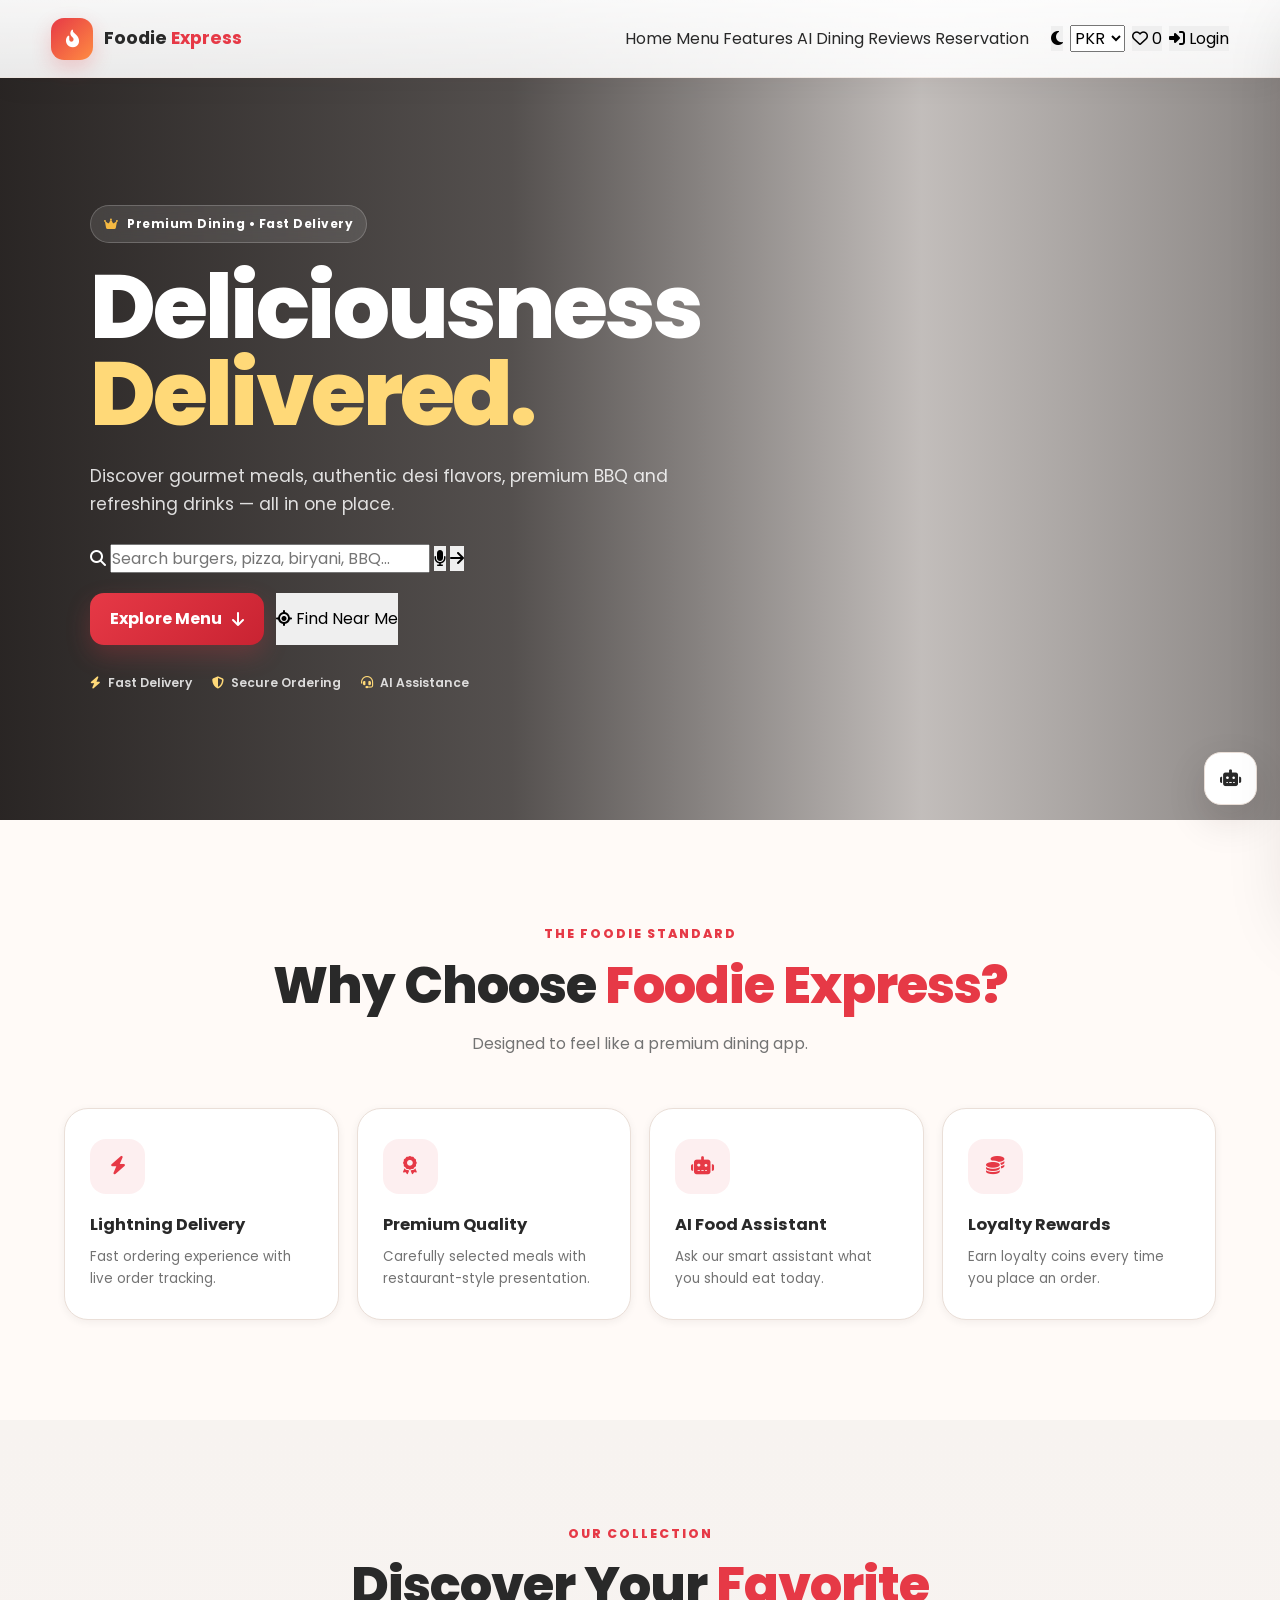
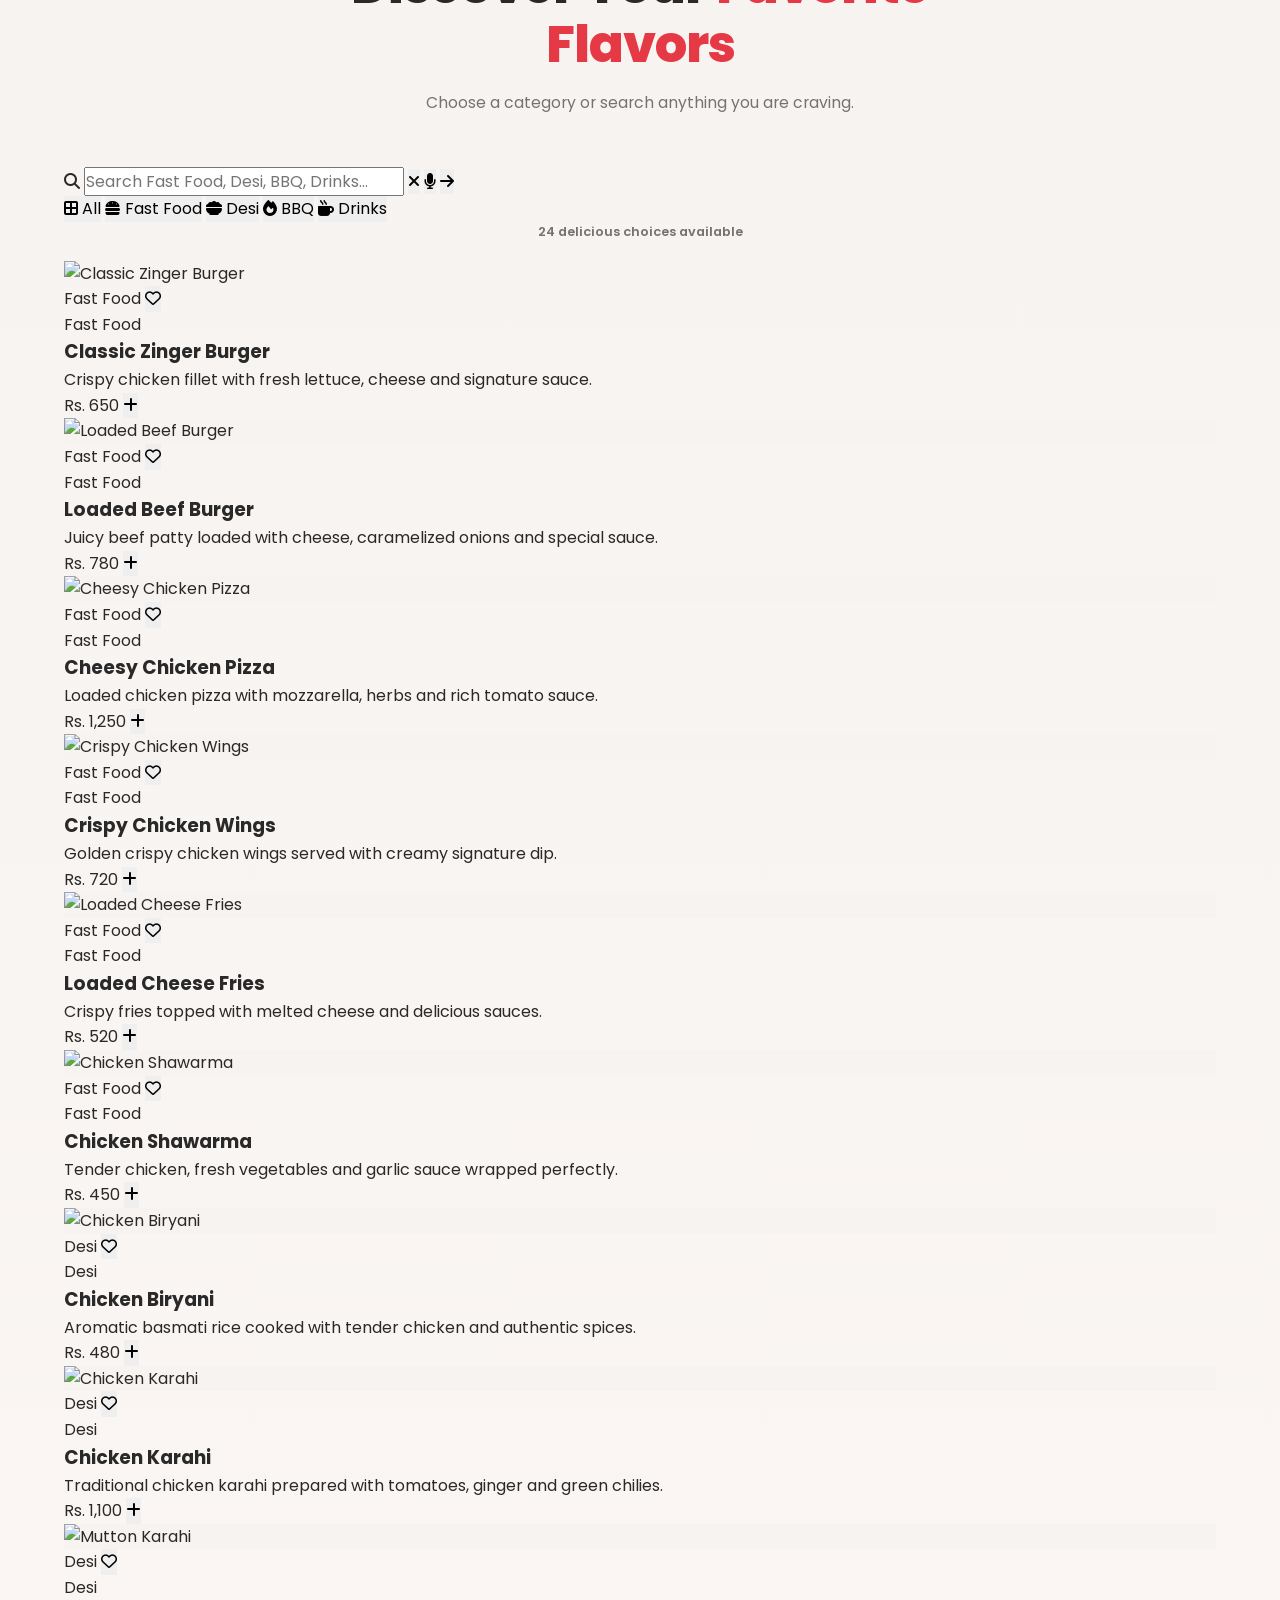
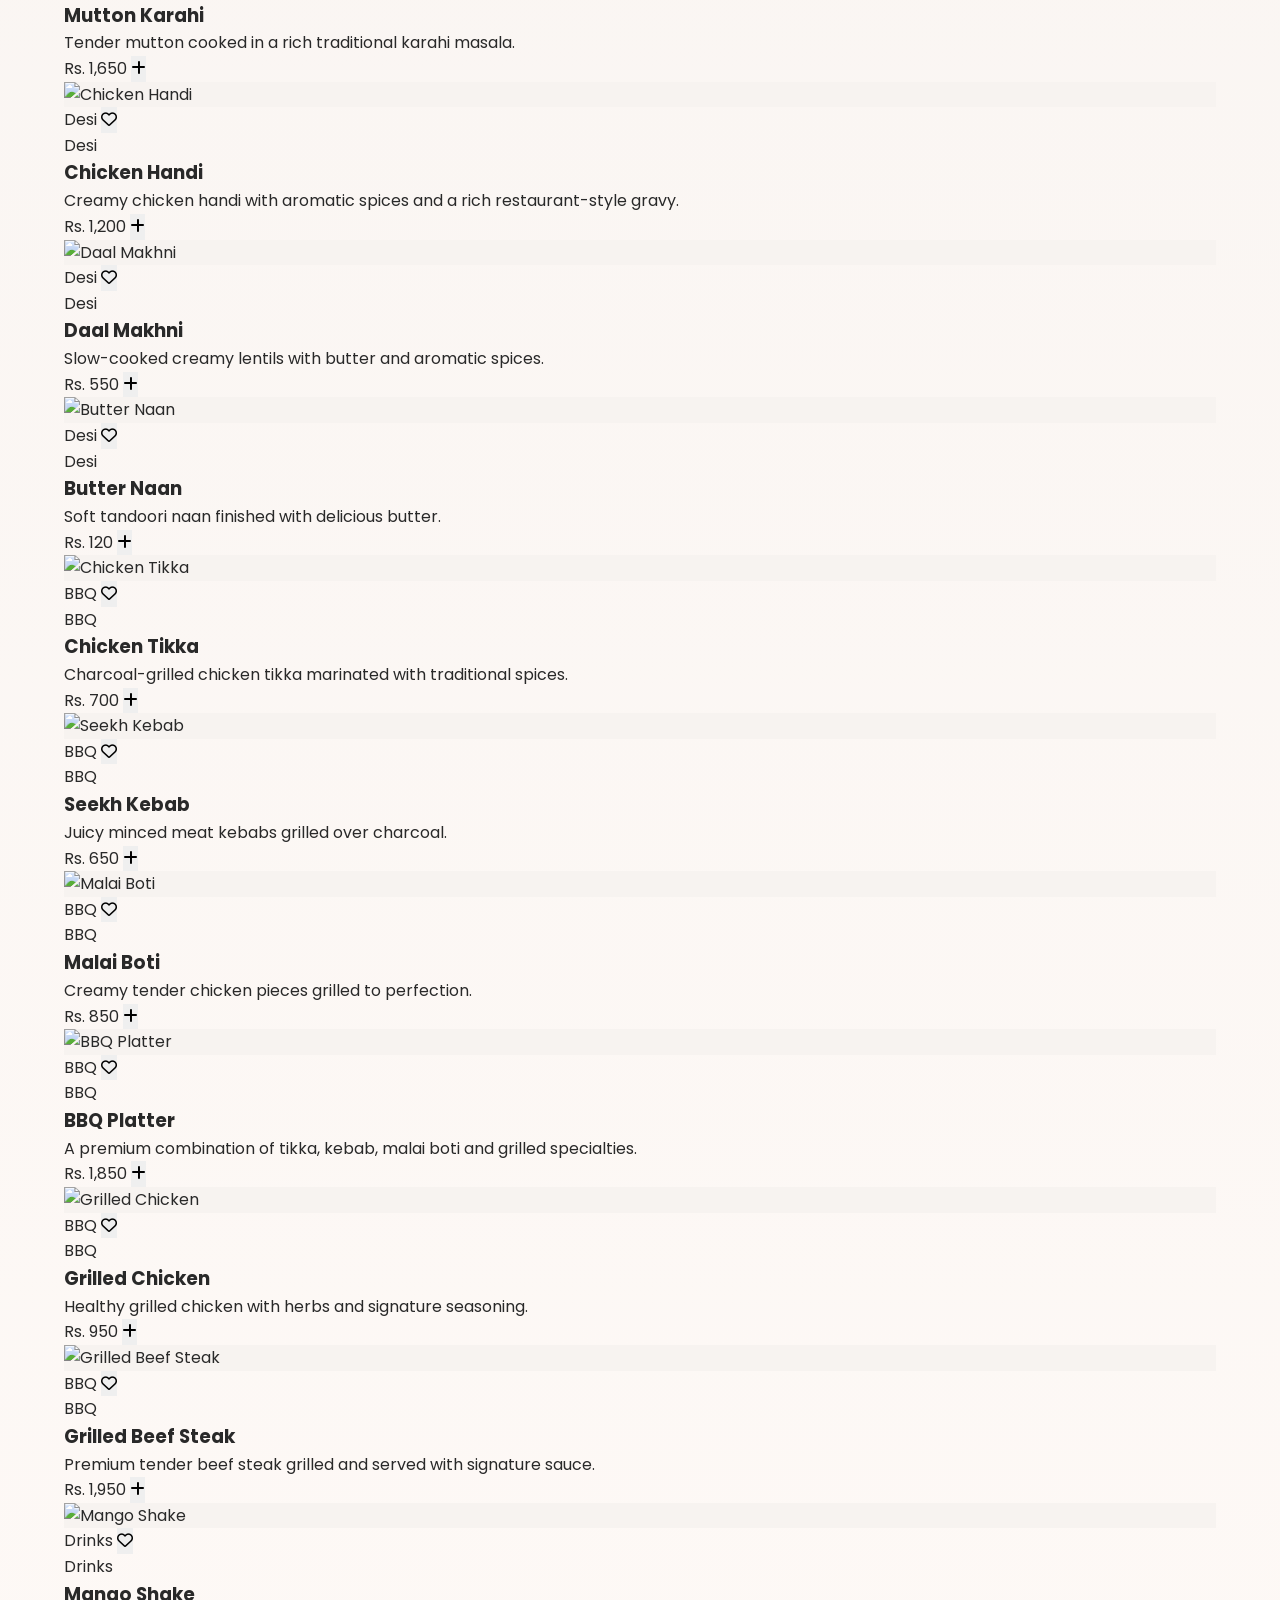
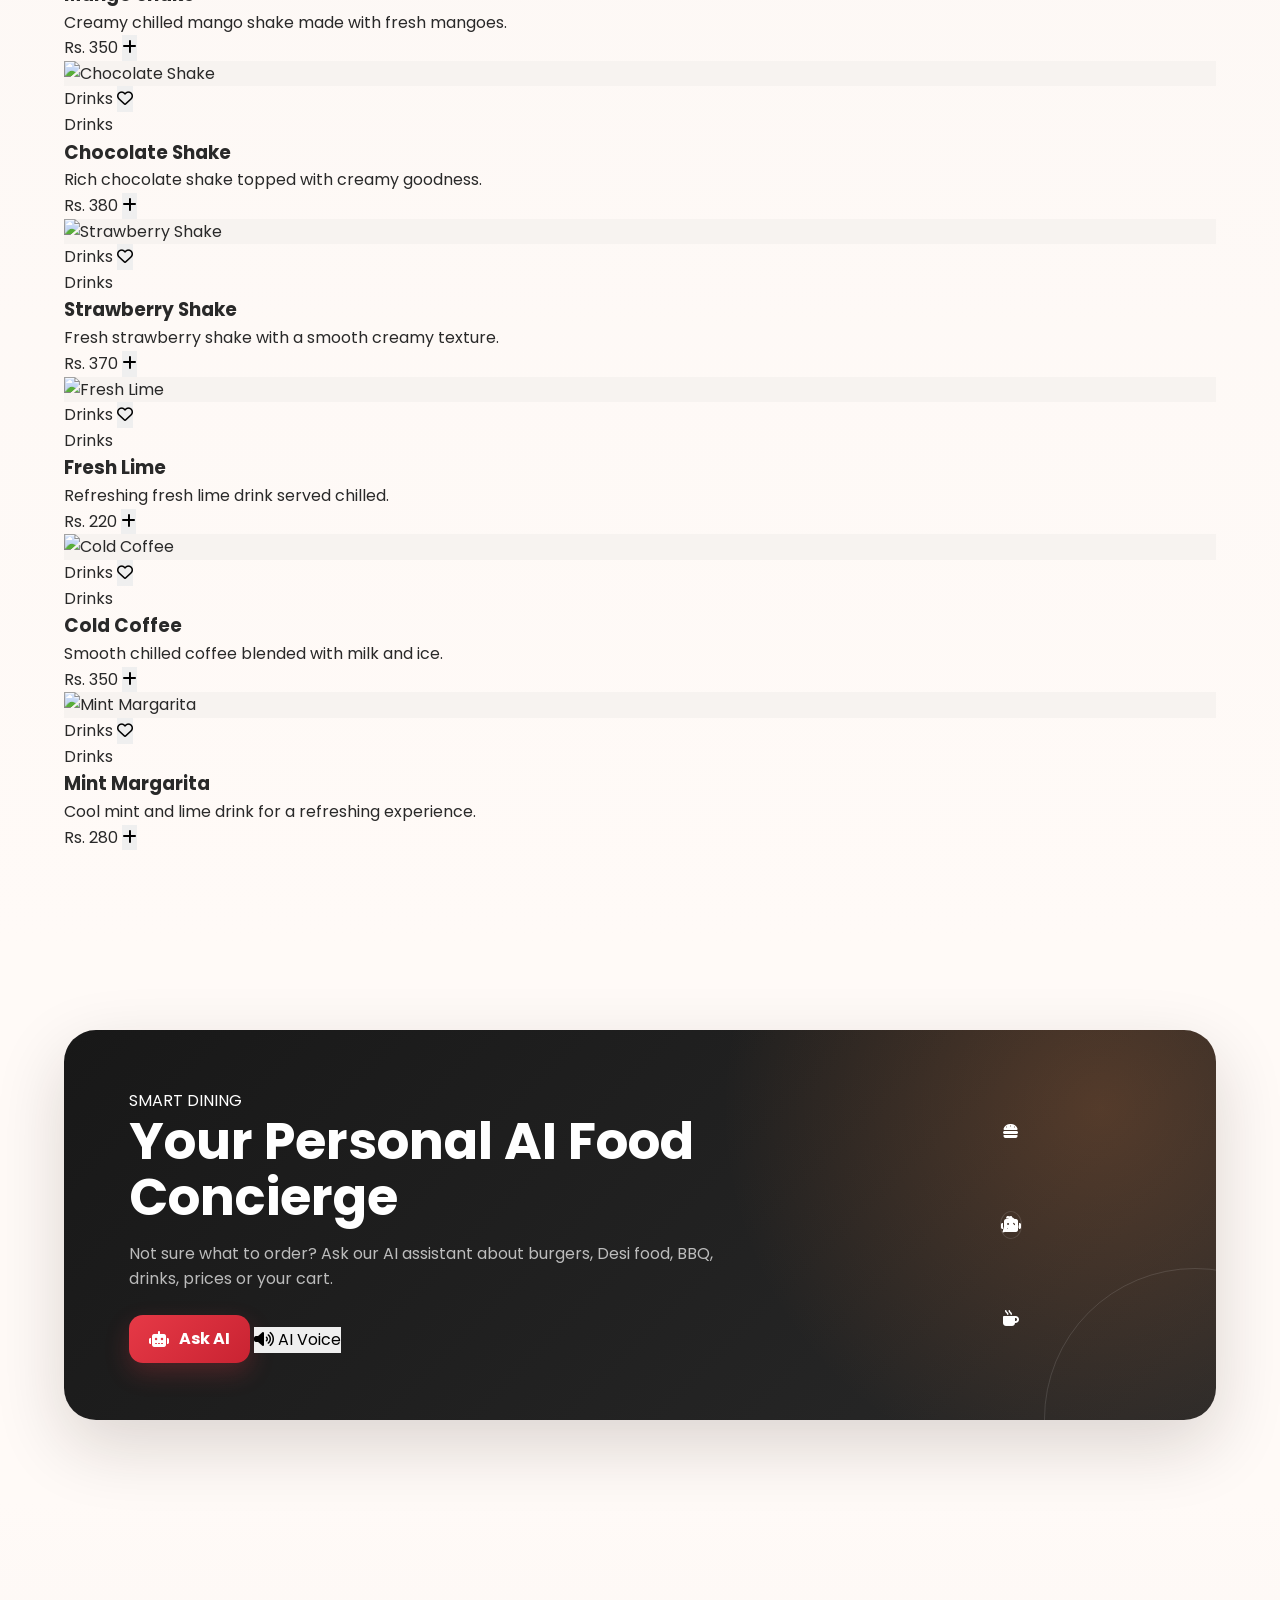
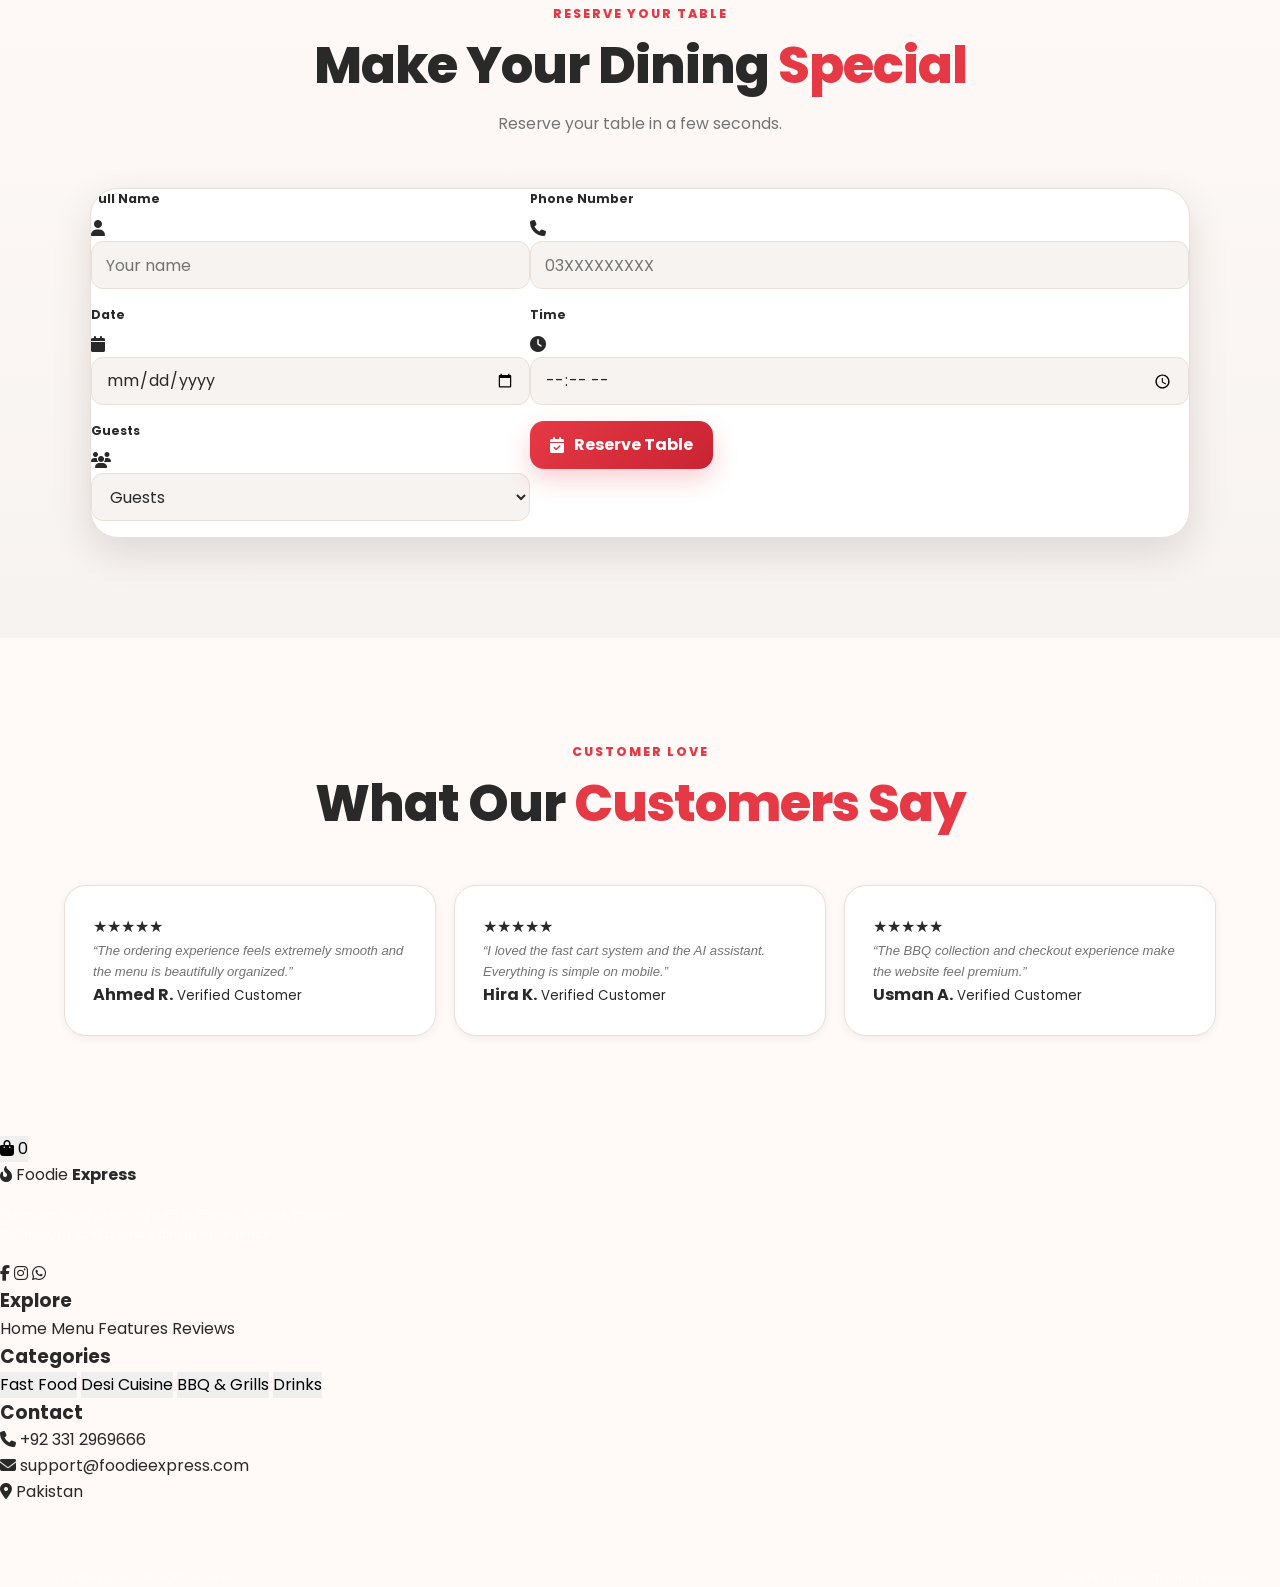
==== commit 0c583387: "Update print statement from 'Hello' to 'Goodbye'" ====
--- a/index.html
+++ b/index.html
@@ -1,3029 +1,1657 @@
 <!DOCTYPE html>
-<html lang="en" id="html-root" data-theme="light" dir="ltr">
-
+<html lang="en" id="html-root" data-theme="light">
 <head>
     <meta charset="UTF-8">
-    <meta name="viewport" content="width=device-width, initial-scale=1.0">
-
-    <title>Foodie Express | Premium Gourmet Food Delivery</title>
+    <meta name="viewport" content="width=device-width, initial-scale=1.0, viewport-fit=cover">
 
     <meta name="description"
-        content="Foodie Express - Premium fast food, desi cuisine, BBQ, drinks and gourmet meals delivered to your door.">
-
-    <meta name="keywords"
-        content="Foodie Express, food delivery, burgers, biryani, BBQ, Pakistani food, fast food, gourmet food">
-
-    <meta name="author" content="Foodie Express">
-
-    <meta name="theme-color" content="#e63946">
-
-    <!-- =========================================================
-         GOOGLE FONT
-    ========================================================== -->
+          content="Foodie Express — Luxury food ordering, AI dining assistant and fast delivery.">
+
+    <meta name="theme-color" content="#111111">
+
+    <title>Foodie Express | Luxury Food Ordering</title>
+
     <link rel="preconnect" href="https://fonts.googleapis.com">
     <link rel="preconnect" href="https://fonts.gstatic.com" crossorigin>
 
     <link
         href="https://fonts.googleapis.com/css2?family=Poppins:wght@300;400;500;600;700;800&display=swap"
-        rel="stylesheet">
-
-    <!-- =========================================================
-         FONT AWESOME
-    ========================================================== -->
+        rel="stylesheet"
+    >
+
     <link
         rel="stylesheet"
-        href="https://cdnjs.cloudflare.com/ajax/libs/font-awesome/6.5.1/css/all.min.css">
-
-    <!-- =========================================================
-         MAIN CSS
-    ========================================================== -->
+        href="https://cdnjs.cloudflare.com/ajax/libs/font-awesome/6.5.1/css/all.min.css"
+    >
+
     <link rel="stylesheet" href="style.css">
 </head>
 
-
 <body>
 
-    <!-- =========================================================
-         PAGE LOADER
-    ========================================================== -->
-    <div id="page-loader" class="page-loader" aria-hidden="true">
-
-        <div class="loader-content">
-
-            <div class="loader-logo">
-                <i class="fa-solid fa-utensils"></i>
-            </div>
-
-            <div class="loader-spinner"></div>
-
-            <p>Preparing your experience...</p>
-
-        </div>
-
-    </div>
-
-
-    <!-- =========================================================
-         TOAST CONTAINER
-    ========================================================== -->
-    <div
-        id="toast-container"
-        class="toast-container"
-        aria-live="polite"
-        aria-atomic="true">
-    </div>
-
-
-    <!-- =========================================================
-         HEADER / NAVBAR
-    ========================================================== -->
-    <header
-        class="navbar"
-        id="main-header">
-
-        <!-- Logo -->
-        <a
-            href="#home"
-            class="logo"
-            aria-label="Foodie Express Home"
-            onclick="scrollToTop(event)">
-
-            <span class="logo-icon">
-                <i class="fa-solid fa-utensils"></i>
-            </span>
-
-            <span class="logo-text">
-                Foodie <b>Express</b>
-            </span>
-
+<!-- =========================
+     LOADER
+========================= -->
+
+<div id="page-loader" class="page-loader">
+    <div class="loader-logo">
+        <i class="fa-solid fa-fire-flame-curved"></i>
+        <span>Foodie<span>Express</span></span>
+    </div>
+    <div class="loader-spinner"></div>
+    <p>Preparing your dining experience...</p>
+</div>
+
+<div id="toast-container" aria-live="polite"></div>
+
+<!-- =========================
+     HEADER
+========================= -->
+
+<header class="navbar" id="main-header">
+
+    <a href="#home" class="logo" onclick="closeMobileMenu()">
+        <span class="logo-icon">
+            <i class="fa-solid fa-fire-flame-curved"></i>
+        </span>
+
+        <span class="logo-text">
+            Foodie <b>Express</b>
+        </span>
+    </a>
+
+    <nav class="nav-links" id="desktop-nav">
+        <a href="#home">Home</a>
+        <a href="#menu">Menu</a>
+        <a href="#features">Features</a>
+        <a href="#ai-matchmaker">AI Dining</a>
+        <a href="#reviews">Reviews</a>
+        <a href="#reservation">Reservation</a>
+    </nav>
+
+    <div class="nav-actions">
+
+        <button
+            class="header-icon-btn"
+            id="dark-mode-btn"
+            onclick="toggleDarkMode()"
+            title="Dark Mode"
+        >
+            <i class="fa-solid fa-moon" id="theme-icon"></i>
+        </button>
+
+        <select
+            id="currency-selector"
+            class="header-select"
+            onchange="changeCurrency(this.value)"
+        >
+            <option value="PKR">PKR</option>
+            <option value="USD">USD</option>
+            <option value="GBP">GBP</option>
+            <option value="AED">AED</option>
+        </select>
+
+        <button
+            class="header-icon-btn wishlist-header-btn"
+            onclick="toggleWishlistModal()"
+            title="Wishlist"
+        >
+            <i class="fa-regular fa-heart"></i>
+            <span id="wishlist-count" class="header-badge">0</span>
+        </button>
+
+        <button
+            class="header-login-btn"
+            onclick="openAuthModal('login')"
+        >
+            <i class="fa-solid fa-right-to-bracket"></i>
+            <span id="login-label">Login</span>
+        </button>
+
+        <!-- THREE LINES -->
+        <button
+            class="mobile-menu-btn"
+            id="mobile-menu-btn"
+            onclick="toggleMobileMenu()"
+            aria-label="Open Menu"
+            aria-expanded="false"
+        >
+            <i class="fa-solid fa-bars"></i>
+        </button>
+
+    </div>
+</header>
+
+<!-- =========================
+     MOBILE SIDE MENU
+========================= -->
+
+<div
+    class="mobile-menu-overlay"
+    id="mobile-menu-overlay"
+    onclick="closeMobileMenu()"
+></div>
+
+<aside class="mobile-menu" id="mobile-menu">
+
+    <div class="mobile-menu-head">
+        <div>
+            <small>WELCOME TO</small>
+            <strong>Foodie Express</strong>
+        </div>
+
+        <button onclick="closeMobileMenu()">
+            <i class="fa-solid fa-xmark"></i>
+        </button>
+    </div>
+
+    <div class="mobile-user-card">
+        <div class="mobile-user-icon">
+            <i class="fa-solid fa-user"></i>
+        </div>
+
+        <div>
+            <strong id="mobile-user-name">Guest User</strong>
+            <span id="mobile-user-status">Sign in for more features</span>
+        </div>
+    </div>
+
+    <nav class="mobile-nav">
+
+        <a href="#home" onclick="closeMobileMenu()">
+            <i class="fa-solid fa-house"></i>
+            Home
         </a>
 
-
-        <!-- Desktop Navigation -->
-        <nav
-            class="nav-links"
-            id="desktop-nav"
-            aria-label="Main Navigation">
-
-            <a
-                href="#home"
-                class="nav-link active">
-
-                <i class="fa-solid fa-house"></i>
-                <span>Home</span>
-
-            </a>
-
-
-            <a
-                href="#menu"
-                class="nav-link">
-
-                <i class="fa-solid fa-utensils"></i>
-                <span>Menu</span>
-
-            </a>
-
-
-            <a
-                href="#features"
-                class="nav-link">
-
-                <i class="fa-solid fa-star"></i>
-                <span>Features</span>
-
-            </a>
-
-
-            <a
-                href="#reviews"
-                class="nav-link">
-
-                <i class="fa-solid fa-message"></i>
-                <span>Reviews</span>
-
-            </a>
-
-
-            <a
-                href="#reservation"
-                class="nav-link">
-
-                <i class="fa-solid fa-calendar-check"></i>
-                <span>Reservation</span>
-
-            </a>
-
-        </nav>
-
-
-        <!-- Header Actions -->
-        <div class="nav-actions">
-
-            <!-- Dark Mode -->
+        <a href="#menu" onclick="closeMobileMenu()">
+            <i class="fa-solid fa-utensils"></i>
+            Gourmet Menu
+        </a>
+
+        <a href="#features" onclick="closeMobileMenu()">
+            <i class="fa-solid fa-star"></i>
+            Why Foodie Express
+        </a>
+
+        <a href="#ai-matchmaker" onclick="closeMobileMenu()">
+            <i class="fa-solid fa-robot"></i>
+            AI Dining Assistant
+        </a>
+
+        <button onclick="mobileOpenCart()">
+            <i class="fa-solid fa-bag-shopping"></i>
+            My Cart
+            <span id="mobile-cart-count">0</span>
+        </button>
+
+        <button onclick="mobileOpenWishlist()">
+            <i class="fa-solid fa-heart"></i>
+            My Wishlist
+        </button>
+
+        <button onclick="openDashboardFromMobile()">
+            <i class="fa-solid fa-user-gear"></i>
+            My Dashboard
+        </button>
+
+        <a href="#reservation" onclick="closeMobileMenu()">
+            <i class="fa-solid fa-calendar-check"></i>
+            Reservation
+        </a>
+
+        <a href="#reviews" onclick="closeMobileMenu()">
+            <i class="fa-solid fa-message"></i>
+            Customer Reviews
+        </a>
+
+    </nav>
+
+    <div class="mobile-menu-tools">
+
+        <button onclick="toggleDarkMode(); closeMobileMenu();">
+            <i class="fa-solid fa-moon"></i>
+            Dark / Light Mode
+        </button>
+
+        <button onclick="openAuthModal('login'); closeMobileMenu();">
+            <i class="fa-solid fa-right-to-bracket"></i>
+            Login / Sign Up
+        </button>
+
+    </div>
+
+    <div class="mobile-menu-footer">
+        <i class="fa-solid fa-shield-halved"></i>
+        Secure Food Ordering Experience
+    </div>
+
+</aside>
+
+<!-- =========================
+     HERO
+========================= -->
+
+<main>
+
+<section class="hero" id="home">
+
+    <div class="hero-bg"></div>
+    <div class="hero-overlay"></div>
+
+    <div class="hero-content">
+
+        <div class="hero-badge">
+            <i class="fa-solid fa-crown"></i>
+            Premium Dining • Fast Delivery
+        </div>
+
+        <h1>
+            Deliciousness
+            <span>Delivered.</span>
+        </h1>
+
+        <p>
+            Discover gourmet meals, authentic desi flavors,
+            premium BBQ and refreshing drinks — all in one place.
+        </p>
+
+        <form
+            class="hero-search"
+            id="hero-search-form"
+            onsubmit="handleSearchSubmit(event)"
+        >
+            <i class="fa-solid fa-magnifying-glass"></i>
+
+            <input
+                id="search-input"
+                type="search"
+                placeholder="Search burgers, pizza, biryani, BBQ..."
+                autocomplete="off"
+                oninput="searchMenu(this.value)"
+            >
+
             <button
                 type="button"
-                class="icon-btn"
-                id="dark-mode-btn"
-                onclick="toggleDarkMode()"
-                title="Toggle Dark Mode"
-                aria-label="Toggle Dark Mode">
-
-                <i
-                    class="fa-solid fa-moon"
-                    id="theme-icon">
-                </i>
-
+                class="voice-btn"
+                onclick="startVoiceSearch()"
+                title="Voice Search"
+            >
+                <i class="fa-solid fa-microphone"></i>
             </button>
 
-
-            <!-- Currency -->
-            <select
-                id="currency-selector"
-                class="small-select"
-                onchange="changeCurrency()"
-                title="Currency"
-                aria-label="Currency">
-
-                <option value="PKR">PKR</option>
-                <option value="USD">USD</option>
-                <option value="GBP">GBP</option>
-                <option value="AED">AED</option>
-
-            </select>
-
-
-            <!-- Language -->
-            <select
-                id="language-selector"
-                class="small-select"
-                onchange="changeLanguage()"
-                title="Language"
-                aria-label="Language">
-
-                <option value="en">EN</option>
-                <option value="ur">UR</option>
-
-            </select>
-
-
-            <!-- Wishlist -->
+            <button type="submit" class="search-submit">
+                <i class="fa-solid fa-arrow-right"></i>
+            </button>
+        </form>
+
+        <div class="hero-buttons">
+
             <button
-                type="button"
-                class="icon-btn badge-btn"
-                onclick="toggleWishlistModal()"
-                title="Wishlist"
-                aria-label="Wishlist">
-
-                <i class="fa-solid fa-heart"></i>
+                class="luxury-btn primary-btn"
+                onclick="exploreMenu()"
+            >
+                <span>Explore Menu</span>
+                <i class="fa-solid fa-arrow-down"></i>
+            </button>
+
+            <button
+                class="luxury-btn glass-btn"
+                onclick="findNearMe()"
+            >
+                <i class="fa-solid fa-location-crosshairs"></i>
+                Find Near Me
+            </button>
+
+        </div>
+
+        <div class="hero-trust">
+
+            <div>
+                <i class="fa-solid fa-bolt"></i>
+                <span>Fast Delivery</span>
+            </div>
+
+            <div>
+                <i class="fa-solid fa-shield-halved"></i>
+                <span>Secure Ordering</span>
+            </div>
+
+            <div>
+                <i class="fa-solid fa-headset"></i>
+                <span>AI Assistance</span>
+            </div>
+
+        </div>
+
+    </div>
+
+</section>
+
+<!-- =========================
+     FEATURES
+========================= -->
+
+<section class="section features-section" id="features">
+
+    <div class="section-heading">
+        <span class="section-kicker">THE FOODIE STANDARD</span>
+        <h2>Why Choose <span>Foodie Express?</span></h2>
+        <p>Designed to feel like a premium dining app.</p>
+    </div>
+
+    <div class="features-grid">
+
+        <article class="feature-card">
+            <div class="feature-icon">
+                <i class="fa-solid fa-bolt"></i>
+            </div>
+            <h3>Lightning Delivery</h3>
+            <p>Fast ordering experience with live order tracking.</p>
+        </article>
+
+        <article class="feature-card">
+            <div class="feature-icon">
+                <i class="fa-solid fa-award"></i>
+            </div>
+            <h3>Premium Quality</h3>
+            <p>Carefully selected meals with restaurant-style presentation.</p>
+        </article>
+
+        <article class="feature-card">
+            <div class="feature-icon">
+                <i class="fa-solid fa-robot"></i>
+            </div>
+            <h3>AI Food Assistant</h3>
+            <p>Ask our smart assistant what you should eat today.</p>
+        </article>
+
+        <article class="feature-card">
+            <div class="feature-icon">
+                <i class="fa-solid fa-coins"></i>
+            </div>
+            <h3>Loyalty Rewards</h3>
+            <p>Earn loyalty coins every time you place an order.</p>
+        </article>
+
+    </div>
+</section>
+
+<!-- =========================
+     MENU
+========================= -->
+
+<section class="section menu-section" id="menu">
+
+    <div class="section-heading">
+        <span class="section-kicker">OUR COLLECTION</span>
+        <h2>Discover Your <span>Favorite Flavors</span></h2>
+        <p>Choose a category or search anything you are craving.</p>
+    </div>
+
+    <div class="menu-search-wrap">
+
+        <i class="fa-solid fa-magnifying-glass"></i>
+
+        <input
+            id="menu-search-input"
+            type="search"
+            placeholder="Search Fast Food, Desi, BBQ, Drinks..."
+            oninput="searchMenu(this.value)"
+        >
+
+        <button
+            id="menu-search-clear"
+            type="button"
+            onclick="clearSearch()"
+            title="Clear Search"
+        >
+            <i class="fa-solid fa-xmark"></i>
+        </button>
+
+        <button
+            type="button"
+            class="menu-mic"
+            onclick="startMenuVoiceSearch()"
+            title="Voice Search"
+        >
+            <i class="fa-solid fa-microphone"></i>
+        </button>
+
+        <button
+            type="button"
+            class="menu-search-enter"
+            onclick="submitMenuSearch()"
+        >
+            <i class="fa-solid fa-arrow-right"></i>
+        </button>
+
+    </div>
+
+    <div class="category-filter">
+
+        <button
+            class="active"
+            onclick="filterMenu('All')"
+        >
+            <i class="fa-solid fa-border-all"></i>
+            All
+        </button>
+
+        <button onclick="filterMenu('Fast Food')">
+            <i class="fa-solid fa-burger"></i>
+            Fast Food
+        </button>
+
+        <button onclick="filterMenu('Desi')">
+            <i class="fa-solid fa-bowl-food"></i>
+            Desi
+        </button>
+
+        <button onclick="filterMenu('BBQ')">
+            <i class="fa-solid fa-fire"></i>
+            BBQ
+        </button>
+
+        <button onclick="filterMenu('Drinks')">
+            <i class="fa-solid fa-mug-hot"></i>
+            Drinks
+        </button>
+
+    </div>
+
+    <div class="search-status" id="search-status"></div>
+
+    <div class="menu-container" id="menu-container"></div>
+
+    <div id="no-results" class="no-results hidden">
+        <i class="fa-solid fa-face-sad-tear"></i>
+        <h3>No delicious match found</h3>
+        <p>Try another food name or category.</p>
+
+        <button
+            class="luxury-btn primary-btn"
+            onclick="clearSearch()"
+        >
+            Show All Food
+        </button>
+    </div>
+
+</section>
+
+<!-- =========================
+     AI
+========================= -->
+
+<section class="section ai-section" id="ai-matchmaker">
+
+    <div class="ai-card">
+
+        <div class="ai-content">
+
+            <span class="section-kicker">SMART DINING</span>
+
+            <h2>Your Personal <span>AI Food Concierge</span></h2>
+
+            <p>
+                Not sure what to order? Ask our AI assistant
+                about burgers, Desi food, BBQ, drinks,
+                prices or your cart.
+            </p>
+
+            <div class="ai-actions">
+
+                <button
+                    class="luxury-btn primary-btn"
+                    onclick="askAI()"
+                >
+                    <i class="fa-solid fa-robot"></i>
+                    Ask AI
+                </button>
+
+                <button
+                    class="luxury-btn outline-btn"
+                    onclick="aiVoice()"
+                >
+                    <i class="fa-solid fa-volume-high"></i>
+                    AI Voice
+                </button>
+
+            </div>
+
+        </div>
+
+        <div class="ai-visual">
+            <div class="ai-orbit">
+                <i class="fa-solid fa-robot"></i>
+            </div>
+
+            <span class="ai-floating ai-one">
+                <i class="fa-solid fa-burger"></i>
+            </span>
+
+            <span class="ai-floating ai-two">
+                <i class="fa-solid fa-pizza-slice"></i>
+            </span>
+
+            <span class="ai-floating ai-three">
+                <i class="fa-solid fa-mug-hot"></i>
+            </span>
+        </div>
+
+    </div>
+
+</section>
+
+<!-- =========================
+     RESERVATION
+========================= -->
+
+<section class="section reservation-section" id="reservation">
+
+    <div class="section-heading">
+        <span class="section-kicker">RESERVE YOUR TABLE</span>
+        <h2>Make Your Dining <span>Special</span></h2>
+        <p>Reserve your table in a few seconds.</p>
+    </div>
+
+    <form
+        class="reservation-card"
+        id="reservation-form"
+        onsubmit="submitReservation(event)"
+    >
+
+        <div class="form-group">
+            <label>Full Name</label>
+            <div class="input-wrap">
+                <i class="fa-solid fa-user"></i>
+                <input
+                    id="reservation-name"
+                    type="text"
+                    required
+                    placeholder="Your name"
+                >
+            </div>
+        </div>
+
+        <div class="form-group">
+            <label>Phone Number</label>
+            <div class="input-wrap">
+                <i class="fa-solid fa-phone"></i>
+                <input
+                    id="reservation-phone"
+                    type="tel"
+                    required
+                    placeholder="03XXXXXXXXX"
+                >
+            </div>
+        </div>
+
+        <div class="form-group">
+            <label>Date</label>
+            <div class="input-wrap">
+                <i class="fa-solid fa-calendar"></i>
+                <input
+                    id="reservation-date"
+                    type="date"
+                    required
+                >
+            </div>
+        </div>
+
+        <div class="form-group">
+            <label>Time</label>
+            <div class="input-wrap">
+                <i class="fa-solid fa-clock"></i>
+                <input
+                    id="reservation-time"
+                    type="time"
+                    required
+                >
+            </div>
+        </div>
+
+        <div class="form-group">
+            <label>Guests</label>
+            <div class="input-wrap">
+                <i class="fa-solid fa-users"></i>
+                <select id="reservation-guests" required>
+                    <option value="">Guests</option>
+                    <option value="1">1 Guest</option>
+                    <option value="2">2 Guests</option>
+                    <option value="3">3 Guests</option>
+                    <option value="4">4 Guests</option>
+                    <option value="5">5 Guests</option>
+                    <option value="6">6+ Guests</option>
+                </select>
+            </div>
+        </div>
+
+        <div class="reservation-submit">
+            <button class="luxury-btn primary-btn" type="submit">
+                <i class="fa-solid fa-calendar-check"></i>
+                Reserve Table
+            </button>
+        </div>
+
+    </form>
+
+</section>
+
+<!-- =========================
+     TRACKING
+========================= -->
+
+<section
+    class="section tracking-section hidden"
+    id="tracking-section"
+>
+
+    <div class="section-heading">
+        <span class="section-kicker">LIVE ORDER</span>
+        <h2>Track Your <span>Order</span></h2>
+        <p>Your order progress will appear here.</p>
+    </div>
+
+    <div class="tracking-card">
+
+        <div class="tracking-step active" id="step-1">
+            <div class="tracking-icon">
+                <i class="fa-solid fa-receipt"></i>
+            </div>
+            <strong>Order Confirmed</strong>
+            <small>We received your order.</small>
+        </div>
+
+        <div class="tracking-line"></div>
+
+        <div class="tracking-step" id="step-2">
+            <div class="tracking-icon">
+                <i class="fa-solid fa-kitchen-set"></i>
+            </div>
+            <strong>Preparing</strong>
+            <small>Your food is being prepared.</small>
+        </div>
+
+        <div class="tracking-line"></div>
+
+        <div class="tracking-step" id="step-3">
+            <div class="tracking-icon">
+                <i class="fa-solid fa-motorcycle"></i>
+            </div>
+            <strong>On The Way</strong>
+            <small>Your rider is on the way.</small>
+        </div>
+
+        <div class="tracking-line"></div>
+
+        <div class="tracking-step" id="step-4">
+            <div class="tracking-icon">
+                <i class="fa-solid fa-house-circle-check"></i>
+            </div>
+            <strong>Delivered</strong>
+            <small>Enjoy your meal!</small>
+        </div>
+
+    </div>
+</section>
+
+<!-- =========================
+     REVIEWS
+========================= -->
+
+<section class="section reviews-section" id="reviews">
+
+    <div class="section-heading">
+        <span class="section-kicker">CUSTOMER LOVE</span>
+        <h2>What Our <span>Customers Say</span></h2>
+    </div>
+
+    <div class="reviews-grid">
+
+        <article class="review-card">
+            <div class="review-stars">★★★★★</div>
+            <p>
+                “The ordering experience feels extremely smooth
+                and the menu is beautifully organized.”
+            </p>
+            <strong>Ahmed R.</strong>
+            <small>Verified Customer</small>
+        </article>
+
+        <article class="review-card">
+            <div class="review-stars">★★★★★</div>
+            <p>
+                “I loved the fast cart system and the AI assistant.
+                Everything is simple on mobile.”
+            </p>
+            <strong>Hira K.</strong>
+            <small>Verified Customer</small>
+        </article>
+
+        <article class="review-card">
+            <div class="review-stars">★★★★★</div>
+            <p>
+                “The BBQ collection and checkout experience
+                make the website feel premium.”
+            </p>
+            <strong>Usman A.</strong>
+            <small>Verified Customer</small>
+        </article>
+
+    </div>
+</section>
+
+</main>
+
+<!-- =========================
+     FLOATING CART
+========================= -->
+
+<button
+    class="floating-cart-btn"
+    onclick="toggleCart()"
+    aria-label="Open Cart"
+>
+    <i class="fa-solid fa-bag-shopping"></i>
+    <span id="floating-cart-count">0</span>
+</button>
+
+<!-- =========================
+     CHATBOT
+========================= -->
+
+<div class="chatbot-window hidden" id="chat-window">
+
+    <div class="chat-header">
+
+        <div class="chat-brand">
+            <div class="chat-avatar">
+                <i class="fa-solid fa-robot"></i>
+            </div>
+
+            <div>
+                <strong>Foodie AI</strong>
+                <small>Online • Ready to help</small>
+            </div>
+        </div>
+
+        <button onclick="toggleChatbot()">
+            <i class="fa-solid fa-xmark"></i>
+        </button>
+
+    </div>
+
+    <div class="chat-messages" id="chat-messages">
+
+        <div class="chat-message bot">
+            Assalam-o-Alaikum! 👋
+            I am your Foodie AI. Tell me what you are craving.
+        </div>
+
+    </div>
+
+    <div class="chat-quick">
+
+        <button onclick="quickChat('Fast Food')">
+            🍔 Fast Food
+        </button>
+
+        <button onclick="quickChat('BBQ')">
+            🔥 BBQ
+        </button>
+
+        <button onclick="quickChat('Desi')">
+            🍛 Desi
+        </button>
+
+        <button onclick="quickChat('budget food')">
+            💰 Budget
+        </button>
+
+    </div>
+
+    <div class="chat-input-wrap">
+
+        <input
+            id="chat-input"
+            type="text"
+            placeholder="Ask Foodie AI..."
+        >
+
+        <button onclick="startChatVoice()">
+            <i class="fa-solid fa-microphone"></i>
+        </button>
+
+        <button onclick="sendChatMessage()">
+            <i class="fa-solid fa-paper-plane"></i>
+        </button>
+
+    </div>
+
+</div>
+
+<button
+    class="chatbot-btn"
+    onclick="toggleChatbot()"
+    aria-label="Foodie AI"
+>
+    <i class="fa-solid fa-robot"></i>
+</button>
+
+<!-- =========================
+     CART SIDEBAR
+========================= -->
+
+<div
+    class="cart-overlay"
+    id="cart-overlay"
+    onclick="closeCart()"
+></div>
+
+<aside class="cart-sidebar" id="cart-sidebar">
+
+    <div class="cart-header">
+
+        <div>
+            <small>YOUR ORDER</small>
+            <h3>
+                <i class="fa-solid fa-bag-shopping"></i>
+                Shopping Bag
+            </h3>
+        </div>
+
+        <button onclick="closeCart()">
+            <i class="fa-solid fa-xmark"></i>
+        </button>
+
+    </div>
+
+    <div class="cart-items" id="cart-items"></div>
+
+    <div class="cart-footer">
+
+        <div class="coupon-section">
+            <input
+                id="coupon-code"
+                type="text"
+                placeholder="Promo code"
+            >
+
+            <button onclick="applyCoupon()">
+                Apply
+            </button>
+        </div>
+
+        <div id="discount-msg" class="discount-msg"></div>
+
+        <div class="summary-row">
+            <span>Subtotal</span>
+            <strong id="cart-subtotal">Rs. 0</strong>
+        </div>
+
+        <div class="summary-row">
+            <span>Discount</span>
+            <strong id="cart-discount">Rs. 0</strong>
+        </div>
+
+        <div class="summary-row">
+            <span>Delivery</span>
+            <strong id="cart-delivery">Rs. 0</strong>
+        </div>
+
+        <div class="summary-total">
+            <span>Total</span>
+            <strong id="cart-total">Rs. 0</strong>
+        </div>
+
+        <button
+            class="checkout-btn"
+            onclick="checkout()"
+        >
+            <span>Proceed to Checkout</span>
+            <i class="fa-solid fa-arrow-right"></i>
+        </button>
+
+    </div>
+
+</aside>
+
+<!-- =========================
+     WISHLIST MODAL
+========================= -->
+
+<div class="modal hidden" id="wishlist-modal">
+
+    <div class="modal-content wishlist-modal-content">
+
+        <button
+            class="close-modal"
+            onclick="toggleWishlistModal()"
+        >
+            <i class="fa-solid fa-xmark"></i>
+        </button>
+
+        <div class="modal-heading">
+            <span class="section-kicker">YOUR FAVORITES</span>
+            <h2>My <span>Wishlist</span></h2>
+        </div>
+
+        <div
+            class="wishlist-container"
+            id="wishlist-container"
+        ></div>
+
+    </div>
+</div>
+
+<!-- =========================
+     AUTH MODAL
+========================= -->
+
+<div class="modal hidden" id="auth-modal">
+
+    <div class="modal-content auth-modal-content">
+
+        <button
+            class="close-modal"
+            onclick="closeAuthModal()"
+        >
+            <i class="fa-solid fa-xmark"></i>
+        </button>
+
+        <div class="auth-logo">
+            <i class="fa-solid fa-fire-flame-curved"></i>
+            <strong>Foodie Express</strong>
+        </div>
+
+        <div class="auth-tabs">
+            <button
+                class="active"
+                data-auth="login"
+                onclick="switchAuthForm('login')"
+            >
+                Login
+            </button>
+
+            <button
+                data-auth="signup"
+                onclick="switchAuthForm('signup')"
+            >
+                Sign Up
+            </button>
+        </div>
+
+        <form
+            id="login-form"
+            class="auth-form"
+            onsubmit="loginUser(event)"
+        >
+
+            <div class="form-group">
+                <label>Email</label>
+                <input
+                    id="login-email"
+                    type="email"
+                    required
+                    placeholder="you@example.com"
+                >
+            </div>
+
+            <div class="form-group">
+                <label>Password</label>
+                <input
+                    id="login-password"
+                    type="password"
+                    required
+                    placeholder="Your password"
+                >
+            </div>
+
+            <button class="luxury-btn primary-btn full-btn">
+                Login
+            </button>
+
+        </form>
+
+        <form
+            id="signup-form"
+            class="auth-form hidden"
+            onsubmit="signupUser(event)"
+        >
+
+            <div class="form-group">
+                <label>Full Name</label>
+                <input
+                    id="signup-name"
+                    type="text"
+                    required
+                    placeholder="Your name"
+                >
+            </div>
+
+            <div class="form-group">
+                <label>Email</label>
+                <input
+                    id="signup-email"
+                    type="email"
+                    required
+                    placeholder="you@example.com"
+                >
+            </div>
+
+            <div class="form-group">
+                <label>Password</label>
+                <input
+                    id="signup-password"
+                    type="password"
+                    required
+                    minlength="6"
+                    placeholder="Minimum 6 characters"
+                >
+            </div>
+
+            <button class="luxury-btn primary-btn full-btn">
+                Create Account
+            </button>
+
+        </form>
+
+    </div>
+</div>
+
+<!-- =========================
+     DASHBOARD MODAL
+========================= -->
+
+<div class="modal hidden" id="dashboard-modal">
+
+    <div class="modal-content dashboard-modal-content">
+
+        <button
+            class="close-modal"
+            onclick="closeDashboardModal()"
+        >
+            <i class="fa-solid fa-xmark"></i>
+        </button>
+
+        <div class="modal-heading">
+            <span class="section-kicker">MY ACCOUNT</span>
+            <h2>Personal <span>Dashboard</span></h2>
+        </div>
+
+        <div class="dashboard-user-card">
+
+            <div class="dashboard-avatar">
+                <i class="fa-solid fa-user"></i>
+            </div>
+
+            <div>
+                <strong id="dashboard-user">Guest User</strong>
+                <small id="dashboard-email">
+                    Welcome to Foodie Express
+                </small>
+            </div>
+
+        </div>
+
+        <div class="dashboard-stats">
+
+            <div>
+                <i class="fa-solid fa-coins"></i>
+                <small>Loyalty Coins</small>
+                <strong id="loyalty-coins">0</strong>
+            </div>
+
+            <div>
+                <i class="fa-solid fa-receipt"></i>
+                <small>Total Orders</small>
+                <strong id="total-orders">0</strong>
+            </div>
+
+        </div>
+
+        <h3 class="history-title">
+            Order History
+        </h3>
+
+        <div
+            id="order-history"
+            class="order-history"
+        ></div>
+
+        <button
+            class="logout-btn"
+            onclick="logoutUser()"
+        >
+            <i class="fa-solid fa-right-from-bracket"></i>
+            Logout
+        </button>
+
+    </div>
+</div>
+
+<!-- =========================
+     ITEM DETAIL MODAL
+========================= -->
+
+<div class="modal hidden" id="item-detail-modal">
+
+    <div class="modal-content item-detail-modal">
+
+        <button
+            class="close-modal"
+            onclick="closeItemDetail()"
+        >
+            <i class="fa-solid fa-xmark"></i>
+        </button>
+
+        <div class="item-detail-grid">
+
+            <div class="item-detail-visual">
+                <div
+                    id="item-detail-icon"
+                    class="detail-food-icon"
+                >
+                    <i class="fa-solid fa-utensils"></i>
+                </div>
+            </div>
+
+            <div class="item-detail-info">
 
                 <span
-                    id="wishlist-count"
-                    class="badge">
-                    0
+                    id="item-detail-category"
+                    class="detail-category"
+                >
+                    Food
                 </span>
 
+                <h2 id="item-detail-title">
+                    Food Item
+                </h2>
+
+                <p id="item-detail-description">
+                    Delicious food.
+                </p>
+
+                <div
+                    id="item-detail-price"
+                    class="detail-price"
+                >
+                    Rs. 0
+                </div>
+
+                <div class="detail-actions">
+
+                    <button
+                        class="luxury-btn primary-btn"
+                        onclick="addFlavorToCart()"
+                    >
+                        <i class="fa-solid fa-cart-plus"></i>
+                        Add to Cart
+                    </button>
+
+                    <button
+                        class="luxury-btn outline-btn"
+                        onclick="closeItemDetail()"
+                    >
+                        Continue Browsing
+                    </button>
+
+                </div>
+
+            </div>
+
+        </div>
+
+    </div>
+</div>
+
+<!-- =========================
+     FULL CHECKOUT PAGE
+========================= -->
+
+<section
+    class="checkout-page hidden"
+    id="checkout-page"
+>
+
+    <div class="checkout-topbar">
+
+        <button onclick="closeCheckoutPage()">
+            <i class="fa-solid fa-arrow-left"></i>
+            Back to Menu
+        </button>
+
+        <div class="checkout-brand">
+            <i class="fa-solid fa-fire-flame-curved"></i>
+            Foodie <b>Express</b>
+        </div>
+
+        <div class="secure-checkout">
+            <i class="fa-solid fa-shield-halved"></i>
+            Secure Checkout
+        </div>
+
+    </div>
+
+    <div class="checkout-container">
+
+        <div class="checkout-heading">
+            <span class="section-kicker">FINAL STEP</span>
+            <h1>Complete Your <span>Order</span></h1>
+            <p>
+                Enter your details and we will send your order
+                directly to Foodie Express WhatsApp.
+            </p>
+        </div>
+
+        <div class="checkout-grid">
+
+            <form
+                class="checkout-form-card"
+                id="checkout-form"
+                onsubmit="processOrder(event)"
+            >
+
+                <div class="checkout-card-heading">
+                    <div>
+                        <span>01</span>
+                        <h2>Delivery Details</h2>
+                    </div>
+                </div>
+
+                <div class="checkout-form-grid">
+
+                    <div class="form-group full">
+                        <label>Full Name</label>
+
+                        <div class="input-wrap">
+                            <i class="fa-solid fa-user"></i>
+
+                            <input
+                                id="cust-name"
+                                type="text"
+                                required
+                                autocomplete="name"
+                                placeholder="Enter your full name"
+                            >
+                        </div>
+                    </div>
+
+                    <div class="form-group">
+                        <label>Phone Number</label>
+
+                        <div class="input-wrap">
+                            <i class="fa-solid fa-phone"></i>
+
+                            <input
+                                id="cust-phone"
+                                type="tel"
+                                required
+                                autocomplete="tel"
+                                placeholder="03XXXXXXXXX"
+                            >
+                        </div>
+                    </div>
+
+                    <div class="form-group">
+                        <label>City</label>
+
+                        <div class="input-wrap">
+                            <i class="fa-solid fa-city"></i>
+
+                            <input
+                                id="cust-city"
+                                type="text"
+                                placeholder="Your city"
+                            >
+                        </div>
+                    </div>
+
+                    <div class="form-group full">
+                        <label>Delivery Address</label>
+
+                        <div class="input-wrap textarea-wrap">
+                            <i class="fa-solid fa-location-dot"></i>
+
+                            <textarea
+                                id="cust-address"
+                                required
+                                autocomplete="street-address"
+                                placeholder="House number, street, area..."
+                            ></textarea>
+
+                            <button
+                                type="button"
+                                class="gps-btn"
+                                onclick="detectCheckoutLocation()"
+                                title="Detect Location"
+                            >
+                                <i class="fa-solid fa-location-crosshairs"></i>
+                            </button>
+                        </div>
+                    </div>
+
+                </div>
+
+                <div class="checkout-divider"></div>
+
+                <div class="checkout-card-heading">
+                    <div>
+                        <span>02</span>
+                        <h2>Payment Method</h2>
+                    </div>
+                </div>
+
+                <div class="payment-options">
+
+                    <label class="payment-option">
+                        <input
+                            type="radio"
+                            name="payment"
+                            value="Cash on Delivery"
+                            checked
+                            onchange="setPaymentMethod(this.value)"
+                        >
+
+                        <span class="payment-box">
+                            <i class="fa-solid fa-money-bill-wave"></i>
+
+                            <span>
+                                <strong>Cash on Delivery</strong>
+                                <small>Pay when your food arrives</small>
+                            </span>
+
+                            <i class="fa-solid fa-circle-check"></i>
+                        </span>
+                    </label>
+
+                    <label class="payment-option">
+                        <input
+                            type="radio"
+                            name="payment"
+                            value="JazzCash / EasyPaisa"
+                            onchange="setPaymentMethod(this.value)"
+                        >
+
+                        <span class="payment-box">
+                            <i class="fa-solid fa-mobile-screen-button"></i>
+
+                            <span>
+                                <strong>JazzCash / EasyPaisa</strong>
+                                <small>Online mobile payment</small>
+                            </span>
+
+                            <i class="fa-solid fa-circle-check"></i>
+                        </span>
+                    </label>
+
+                    <label class="payment-option">
+                        <input
+                            type="radio"
+                            name="payment"
+                            value="Debit / Credit Card"
+                            onchange="setPaymentMethod(this.value)"
+                        >
+
+                        <span class="payment-box">
+                            <i class="fa-solid fa-credit-card"></i>
+
+                            <span>
+                                <strong>Debit / Credit Card</strong>
+                                <small>Secure card payment</small>
+                            </span>
+
+                            <i class="fa-solid fa-circle-check"></i>
+                        </span>
+                    </label>
+
+                </div>
+
+                <input
+                    type="hidden"
+                    id="payment-method"
+                    value="Cash on Delivery"
+                >
+
+                <div
+                    id="online-payment-details"
+                    class="online-payment-details hidden"
+                >
+                    <div class="online-payment-icon">
+                        <i class="fa-solid fa-mobile-screen-button"></i>
+                    </div>
+
+                    <div>
+                        <strong>Online Payment Information</strong>
+                        <p>
+                            JazzCash / EasyPaisa:
+                            <b>0331-2969666</b>
+                        </p>
+                        <p>
+                            Account Title:
+                            <b>Foodie Express / Hafiz Shaheer</b>
+                        </p>
+                        <small>
+                            Payment proof can be sent through WhatsApp
+                            after placing the order.
+                        </small>
+                    </div>
+                </div>
+
+                <div class="checkout-security">
+
+                    <span>
+                        <i class="fa-solid fa-lock"></i>
+                        Secure
+                    </span>
+
+                    <span>
+                        <i class="fa-brands fa-whatsapp"></i>
+                        WhatsApp Order
+                    </span>
+
+                    <span>
+                        <i class="fa-solid fa-headset"></i>
+                        Support
+                    </span>
+
+                </div>
+
+                <button
+                    type="submit"
+                    class="place-order-btn"
+                >
+                    <span>
+                        <i class="fa-brands fa-whatsapp"></i>
+                        Place Order on WhatsApp
+                    </span>
+
+                    <strong id="checkout-button-total">
+                        Rs. 0
+                    </strong>
+                </button>
+
+            </form>
+
+            <aside class="checkout-summary-card">
+
+                <div class="checkout-card-heading">
+                    <div>
+                        <span>03</span>
+                        <h2>Your Order</h2>
+                    </div>
+                </div>
+
+                <div
+                    id="checkout-items"
+                    class="checkout-items"
+                ></div>
+
+                <div class="checkout-summary-lines">
+
+                    <div>
+                        <span>Subtotal</span>
+                        <strong id="checkout-subtotal">
+                            Rs. 0
+                        </strong>
+                    </div>
+
+                    <div>
+                        <span>Discount</span>
+                        <strong id="checkout-discount">
+                            Rs. 0
+                        </strong>
+                    </div>
+
+                    <div>
+                        <span>Delivery</span>
+                        <strong id="checkout-delivery">
+                            Rs. 0
+                        </strong>
+                    </div>
+
+                </div>
+
+                <div class="checkout-total">
+
+                    <span>Total</span>
+
+                    <strong id="checkout-total">
+                        Rs. 0
+                    </strong>
+
+                </div>
+
+                <button
+                    class="edit-cart-btn"
+                    onclick="editCartFromCheckout()"
+                >
+                    <i class="fa-solid fa-pen"></i>
+                    Edit Cart
+                </button>
+
+            </aside>
+
+        </div>
+
+    </div>
+</section>
+
+<!-- =========================
+     FOOTER
+========================= -->
+
+<footer class="luxury-footer">
+
+    <div class="footer-glow"></div>
+
+    <div class="footer-grid">
+
+        <div class="footer-brand">
+
+            <div class="footer-logo">
+                <span>
+                    <i class="fa-solid fa-fire-flame-curved"></i>
+                </span>
+
+                Foodie <b>Express</b>
+            </div>
+
+            <p>
+                Premium food ordering with authentic flavors,
+                modern technology and a luxury dining experience.
+            </p>
+
+            <div class="social-icons">
+
+                <a href="#" aria-label="Facebook">
+                    <i class="fa-brands fa-facebook-f"></i>
+                </a>
+
+                <a href="#" aria-label="Instagram">
+                    <i class="fa-brands fa-instagram"></i>
+                </a>
+
+                <a
+                    href="https://wa.me/923312969666"
+                    target="_blank"
+                    rel="noopener"
+                    aria-label="WhatsApp"
+                >
+                    <i class="fa-brands fa-whatsapp"></i>
+                </a>
+
+            </div>
+
+        </div>
+
+        <div class="footer-col">
+            <h3>Explore</h3>
+
+            <a href="#home">Home</a>
+            <a href="#menu">Menu</a>
+            <a href="#features">Features</a>
+            <a href="#reviews">Reviews</a>
+        </div>
+
+        <div class="footer-col">
+            <h3>Categories</h3>
+
+            <button onclick="filterMenu('Fast Food')">
+                Fast Food
             </button>
 
-
-            <!-- Dashboard -->
-            <button
-                type="button"
-                class="icon-btn"
-                id="dashboard-btn"
-                onclick="openDashboardModal()"
-                title="Dashboard"
-                aria-label="Dashboard">
-
-                <i class="fa-solid fa-user"></i>
-
+            <button onclick="filterMenu('Desi')">
+                Desi Cuisine
             </button>
 
-
-            <!-- Login -->
-            <button
-                type="button"
-                class="login-btn"
-                onclick="openAuthModal('login')">
-
-                <i class="fa-solid fa-right-to-bracket"></i>
-
-                <span>
-                    Login
-                </span>
-
+            <button onclick="filterMenu('BBQ')">
+                BBQ & Grills
             </button>
 
-
-            <!-- Mobile Menu -->
-            <button
-                type="button"
-                class="mobile-menu-btn"
-                id="mobile-menu-btn"
-                onclick="toggleMobileMenu()"
-                aria-label="Open Navigation Menu"
-                aria-expanded="false">
-
-                <i class="fa-solid fa-bars"></i>
-
+            <button onclick="filterMenu('Drinks')">
+                Drinks
             </button>
-
-        </div>
-
-    </header>
-
-
-    <!-- =========================================================
-         MOBILE NAVIGATION
-    ========================================================== -->
-    <div
-        id="mobile-menu"
-        class="mobile-menu"
-        aria-hidden="true">
-
-        <div class="mobile-menu-inner">
-
-            <a
-                href="#home"
-                onclick="closeMobileMenu()">
-
-                <i class="fa-solid fa-house"></i>
-                <span>Home</span>
-
-            </a>
-
-
-            <a
-                href="#menu"
-                onclick="closeMobileMenu()">
-
-                <i class="fa-solid fa-utensils"></i>
-                <span>Menu</span>
-
-            </a>
-
-
-            <a
-                href="#features"
-                onclick="closeMobileMenu()">
-
-                <i class="fa-solid fa-star"></i>
-                <span>Features</span>
-
-            </a>
-
-
-            <a
-                href="#reviews"
-                onclick="closeMobileMenu()">
-
-                <i class="fa-solid fa-message"></i>
-                <span>Reviews</span>
-
-            </a>
-
-
-            <a
-                href="#reservation"
-                onclick="closeMobileMenu()">
-
-                <i class="fa-solid fa-calendar-check"></i>
-                <span>Reservation</span>
-
-            </a>
-
-
-            <button
-                type="button"
-                onclick="openDashboardFromMobile()">
-
-                <i class="fa-solid fa-user"></i>
-                <span>Dashboard</span>
-
-            </button>
-
-
-            <button
-                type="button"
-                onclick="openAuthModal('login'); closeMobileMenu();">
-
-                <i class="fa-solid fa-right-to-bracket"></i>
-                <span>Login</span>
-
-            </button>
-
-        </div>
-
-    </div>
-
-
-    <!-- =========================================================
-         MAIN WEBSITE
-    ========================================================== -->
-    <main id="main-site">
-
-
-        <!-- =====================================================
-             HERO SECTION
-        ====================================================== -->
-        <section
-            id="home"
-            class="hero">
-
-            <div
-                class="hero-image"
-                aria-hidden="true">
-            </div>
-
-            <div
-                class="hero-overlay"
-                aria-hidden="true">
-            </div>
-
-
-            <div class="hero-content">
-
-                <span class="hero-badge">
-
-                    <i class="fa-solid fa-crown"></i>
-
-                    Premium Food Delivery
-
-                </span>
-
-
-                <h1>
-                    Elite Flavors &
-                    <span>Gourmet Express</span>
-                </h1>
-
-
-                <p>
-                    Experience premium fast food, desi cuisine,
-                    BBQ and refreshing drinks delivered straight
-                    to your door.
-                </p>
-
-
-                <!-- Hero Search -->
-                <form
-                    id="hero-search-form"
-                    class="search-box"
-                    onsubmit="handleSearchSubmit(event)">
-
-                    <i
-                        class="fa-solid fa-magnifying-glass"
-                        aria-hidden="true">
-                    </i>
-
-
-                    <input
-                        type="search"
-                        id="search-input"
-                        placeholder="Search burger, biryani, BBQ, drinks..."
-                        autocomplete="off"
-                        aria-label="Search food"
-                        oninput="searchMenu(this.value)">
-
-
-                    <!-- Voice Search -->
-                    <button
-                        type="button"
-                        class="voice-search-btn"
-                        onclick="startVoiceSearch()"
-                        title="Voice Search"
-                        aria-label="Voice Search">
-
-                        <i class="fa-solid fa-microphone"></i>
-
-                    </button>
-
-
-                    <!-- Search -->
-                    <button
-                        type="submit"
-                        class="search-submit-btn"
-                        title="Search"
-                        aria-label="Search">
-
-                        <i class="fa-solid fa-arrow-right"></i>
-
-                    </button>
-
-                </form>
-
-
-                <!-- Hero Buttons -->
-                <div class="hero-buttons">
-
-                    <a
-                        href="#menu"
-                        class="primary-btn">
-
-                        <span>
-                            Explore Menu
-                        </span>
-
-                        <i class="fa-solid fa-arrow-right"></i>
-
-                    </a>
-
-
-                    <button
-                        type="button"
-                        class="secondary-btn"
-                        onclick="detectUserLocation()">
-
-                        <i class="fa-solid fa-location-dot"></i>
-
-                        <span>
-                            Find Near Me
-                        </span>
-
-                    </button>
-
-                </div>
-
-
-                <!-- Hero Trust -->
-                <div class="hero-trust">
-
-                    <div>
-                        <i class="fa-solid fa-circle-check"></i>
-                        Freshly Prepared
-                    </div>
-
-
-                    <div>
-                        <i class="fa-solid fa-bolt"></i>
-                        Fast Delivery
-                    </div>
-
-
-                    <div>
-                        <i class="fa-solid fa-shield-halved"></i>
-                        Secure Ordering
-                    </div>
-
-                </div>
-
-            </div>
-
-        </section>
-
-
-        <!-- =====================================================
-             FEATURES
-        ====================================================== -->
-        <section
-            id="features"
-            class="features-section">
-
-            <div class="section-heading">
-
-                <span>
-                    WHY FOODIE EXPRESS?
-                </span>
-
-                <h2>
-                    Made For
-                    <span>Food Lovers</span>
-                </h2>
-
-                <p>
-                    Fresh ingredients, delicious flavors and a
-                    premium ordering experience.
-                </p>
-
-            </div>
-
-
-            <div class="features-grid">
-
-                <article class="feature-card">
-
-                    <div class="feature-icon">
-                        <i class="fa-solid fa-bolt"></i>
-                    </div>
-
-                    <h3>
-                        Fast Delivery
-                    </h3>
-
-                    <p>
-                        Get your favorite meals delivered quickly
-                        and safely.
-                    </p>
-
-                </article>
-
-
-                <article class="feature-card">
-
-                    <div class="feature-icon">
-                        <i class="fa-solid fa-leaf"></i>
-                    </div>
-
-                    <h3>
-                        Fresh Ingredients
-                    </h3>
-
-                    <p>
-                        Quality ingredients prepared fresh for
-                        every order.
-                    </p>
-
-                </article>
-
-
-                <article class="feature-card">
-
-                    <div class="feature-icon">
-                        <i class="fa-solid fa-star"></i>
-                    </div>
-
-                    <h3>
-                        Premium Taste
-                    </h3>
-
-                    <p>
-                        Restaurant-style flavors from the comfort
-                        of your home.
-                    </p>
-
-                </article>
-
-
-                <article class="feature-card">
-
-                    <div class="feature-icon">
-                        <i class="fa-solid fa-shield-heart"></i>
-                    </div>
-
-                    <h3>
-                        Secure Ordering
-                    </h3>
-
-                    <p>
-                        Simple checkout with multiple payment
-                        options.
-                    </p>
-
-                </article>
-
-            </div>
-
-        </section>
-
-
-        <!-- =====================================================
-             MENU SECTION
-        ====================================================== -->
-        <section
-            id="menu"
-            class="menu-section">
-
-            <div class="section-heading">
-
-                <span>
-                    OUR MENU
-                </span>
-
-                <h2>
-                    Discover Your
-                    <span>Favorite Flavors</span>
-                </h2>
-
-                <p>
-                    Search anything or choose a category below.
-                </p>
-
-            </div>
-
-
-            <!-- Menu Search -->
-            <div class="menu-search-wrapper">
-
-                <form
-                    class="menu-search-box"
-                    id="menu-search-form"
-                    onsubmit="handleMenuSearchSubmit(event)">
-
-                    <i
-                        class="fa-solid fa-magnifying-glass"
-                        aria-hidden="true">
-                    </i>
-
-
-                    <input
-                        type="search"
-                        id="menu-search-input"
-                        placeholder="Search any food..."
-                        autocomplete="off"
-                        aria-label="Search menu"
-                        oninput="searchMenu(this.value)">
-
-
-                    <button
-                        type="button"
-                        onclick="startVoiceSearch('menu-search-input')"
-                        class="menu-voice-btn"
-                        title="Voice Search"
-                        aria-label="Voice Search">
-
-                        <i class="fa-solid fa-microphone"></i>
-
-                    </button>
-
-
-                    <button
-                        type="button"
-                        onclick="clearSearch()"
-                        class="clear-search-btn"
-                        title="Clear Search"
-                        aria-label="Clear Search">
-
-                        <i class="fa-solid fa-xmark"></i>
-
-                    </button>
-
-
-                    <button
-                        type="submit"
-                        class="menu-search-submit"
-                        title="Search"
-                        aria-label="Search">
-
-                        <i class="fa-solid fa-arrow-right"></i>
-
-                    </button>
-
-                </form>
-
-            </div>
-
-
-            <!-- Category Buttons -->
-            <div
-                class="filter-buttons"
-                role="tablist"
-                aria-label="Food Categories">
-
-
-                <button
-                    type="button"
-                    class="filter-btn active"
-                    data-category="All"
-                    onclick="filterMenu('All', event)">
-
-                    <i class="fa-solid fa-border-all"></i>
-
-                    <span>
-                        All Delicacies
-                    </span>
-
-                </button>
-
-
-                <button
-                    type="button"
-                    class="filter-btn"
-                    data-category="Fast Food"
-                    onclick="filterMenu('Fast Food', event)">
-
-                    <i class="fa-solid fa-burger"></i>
-
-                    <span>
-                        Fast Food
-                    </span>
-
-                </button>
-
-
-                <button
-                    type="button"
-                    class="filter-btn"
-                    data-category="Desi"
-                    onclick="filterMenu('Desi', event)">
-
-                    <i class="fa-solid fa-bowl-food"></i>
-
-                    <span>
-                        Desi Cuisine
-                    </span>
-
-                </button>
-
-
-                <button
-                    type="button"
-                    class="filter-btn"
-                    data-category="BBQ"
-                    onclick="filterMenu('BBQ', event)">
-
-                    <i class="fa-solid fa-fire"></i>
-
-                    <span>
-                        BBQ &amp; Grills
-                    </span>
-
-                </button>
-
-
-                <button
-                    type="button"
-                    class="filter-btn"
-                    data-category="Drinks"
-                    onclick="filterMenu('Drinks', event)">
-
-                    <i class="fa-solid fa-mug-hot"></i>
-
-                    <span>
-                        Drinks &amp; Shakes
-                    </span>
-
-                </button>
-
-            </div>
-
-
-            <!-- Search Status -->
-            <div
-                id="search-status"
-                class="search-status hidden"
-                aria-live="polite">
-            </div>
-
-
-            <!-- Food Cards -->
-            <div
-                id="menu-container"
-                class="menu-grid"
-                aria-live="polite">
-            </div>
-
-
-            <!-- No Results -->
-            <div
-                id="no-results"
-                class="no-results hidden">
-
-                <div class="no-results-icon">
-                    <i class="fa-solid fa-face-sad-tear"></i>
-                </div>
-
-                <h3>
-                    No food found
-                </h3>
-
-                <p>
-                    Try another food name, category or keyword.
-                </p>
-
-
-                <button
-                    type="button"
-                    class="primary-btn"
-                    onclick="clearSearch()">
-
-                    <i class="fa-solid fa-rotate-left"></i>
-
-                    Show All Food
-
-                </button>
-
-            </div>
-
-        </section>
-
-
-        <!-- =====================================================
-             AI FOOD ASSISTANT
-        ====================================================== -->
-        <section
-            class="ai-section"
-            aria-label="AI Food Assistant">
-
-            <div class="ai-card">
-
-                <div class="ai-content">
-
-                    <span class="ai-label">
-
-                        <i class="fa-solid fa-wand-magic-sparkles"></i>
-
-                        AI FOOD ASSISTANT
-
-                    </span>
-
-
-                    <h2>
-                        Not Sure What To Eat?
-                    </h2>
-
-
-                    <p>
-                        Tell our smart food assistant what you like
-                        and discover something delicious.
-                    </p>
-
-
-                    <div class="ai-buttons">
-
-                        <button
-                            type="button"
-                            class="primary-btn"
-                            onclick="startAICallSimulation()">
-
-                            <i class="fa-solid fa-robot"></i>
-
-                            Ask AI
-
-                        </button>
-
-
-                        <button
-                            type="button"
-                            class="secondary-btn"
-                            onclick="startAIVoiceInput()">
-
-                            <i class="fa-solid fa-microphone"></i>
-
-                            AI Voice
-
-                        </button>
-
-                    </div>
-
-                </div>
-
-
-                <div
-                    class="ai-visual"
-                    aria-hidden="true">
-
-                    <div class="ai-orbit orbit-one"></div>
-
-                    <div class="ai-orbit orbit-two"></div>
-
-                    <div class="ai-circle">
-
-                        <i class="fa-solid fa-brain"></i>
-
-                    </div>
-
-                </div>
-
-            </div>
-
-        </section>
-
-
-        <!-- =====================================================
-             RESERVATION
-        ====================================================== -->
-        <section
-            id="reservation"
-            class="reservation-section">
-
-            <div class="section-heading">
-
-                <span>
-                    BOOK A TABLE
-                </span>
-
-                <h2>
-                    Reserve Your
-                    <span>Perfect Table</span>
-                </h2>
-
-                <p>
-                    Planning a special dinner? Reserve your table
-                    with us.
-                </p>
-
-            </div>
-
-
-            <div class="reservation-card">
-
-                <div class="reservation-info">
-
-                    <div class="reservation-icon">
-                        <i class="fa-solid fa-calendar-check"></i>
-                    </div>
-
-
-                    <h3>
-                        Restaurant Reservation
-                    </h3>
-
-
-                    <p>
-                        Choose your preferred date, time and number
-                        of guests.
-                    </p>
-
-
-                    <div class="reservation-contact">
-
-                        <div>
-                            <i class="fa-solid fa-clock"></i>
-                            <span>
-                                12 PM - 11 PM
-                            </span>
-                        </div>
-
-
-                        <div>
-                            <i class="fa-solid fa-bolt"></i>
-                            <span>
-                                Quick Confirmation
-                            </span>
-                        </div>
-
-                    </div>
-
-                </div>
-
-
-                <form
-                    id="reservation-form"
-                    class="reservation-form"
-                    onsubmit="submitReservation(event)">
-
-                    <div class="form-row">
-
-                        <div class="form-group">
-
-                            <label for="reservation-name">
-                                Your Name
-                            </label>
-
-                            <input
-                                type="text"
-                                id="reservation-name"
-                                placeholder="Enter your name"
-                                autocomplete="name"
-                                required>
-
-                        </div>
-
-
-                        <div class="form-group">
-
-                            <label for="reservation-phone">
-                                Phone
-                            </label>
-
-                            <input
-                                type="tel"
-                                id="reservation-phone"
-                                placeholder="03XX XXXXXXX"
-                                autocomplete="tel"
-                                inputmode="tel"
-                                required>
-
-                        </div>
-
-                    </div>
-
-
-                    <div class="form-row">
-
-                        <div class="form-group">
-
-                            <label for="reservation-date">
-                                Date
-                            </label>
-
-                            <input
-                                type="date"
-                                id="reservation-date"
-                                required>
-
-                        </div>
-
-
-                        <div class="form-group">
-
-                            <label for="reservation-time">
-                                Time
-                            </label>
-
-                            <input
-                                type="time"
-                                id="reservation-time"
-                                required>
-
-                        </div>
-
-                    </div>
-
-
-                    <div class="form-group">
-
-                        <label for="reservation-guests">
-                            Guests
-                        </label>
-
-                        <select
-                            id="reservation-guests"
-                            required>
-
-                            <option value="">
-                                Select guests
-                            </option>
-
-                            <option value="1">
-                                1 Guest
-                            </option>
-
-                            <option value="2">
-                                2 Guests
-                            </option>
-
-                            <option value="3">
-                                3 Guests
-                            </option>
-
-                            <option value="4">
-                                4 Guests
-                            </option>
-
-                            <option value="5">
-                                5 Guests
-                            </option>
-
-                            <option value="6">
-                                6 Guests
-                            </option>
-
-                            <option value="7">
-                                7 Guests
-                            </option>
-
-                            <option value="8">
-                                8+ Guests
-                            </option>
-
-                        </select>
-
-                    </div>
-
-
-                    <button
-                        type="submit"
-                        class="primary-btn full-btn">
-
-                        <i class="fa-solid fa-calendar-check"></i>
-
-                        Reserve Table
-
-                    </button>
-
-                </form>
-
-            </div>
-
-        </section>
-
-
-        <!-- =====================================================
-             ORDER TRACKING
-        ====================================================== -->
-        <section
-            id="tracking-section"
-            class="tracking-section hidden">
-
-            <div class="section-heading">
-
-                <span>
-                    ORDER TRACKING
-                </span>
-
-                <h2>
-                    Track Your
-                    <span>Order</span>
-                </h2>
-
-                <p>
-                    Your order progress will appear below.
-                </p>
-
-            </div>
-
-
-            <div class="tracking-box">
-
-                <div
-                    class="tracking-line"
-                    aria-hidden="true">
-                </div>
-
-
-                <div
-                    class="tracking-step active"
-                    id="step-1">
-
-                    <div class="tracking-icon">
-                        <i class="fa-solid fa-clipboard-check"></i>
-                    </div>
-
-                    <h4>
-                        Order Placed
-                    </h4>
-
-                    <p>
-                        Your order has been received.
-                    </p>
-
-                </div>
-
-
-                <div
-                    class="tracking-step"
-                    id="step-2">
-
-                    <div class="tracking-icon">
-                        <i class="fa-solid fa-kitchen-set"></i>
-                    </div>
-
-                    <h4>
-                        Preparing
-                    </h4>
-
-                    <p>
-                        Your food is being prepared.
-                    </p>
-
-                </div>
-
-
-                <div
-                    class="tracking-step"
-                    id="step-3">
-
-                    <div class="tracking-icon">
-                        <i class="fa-solid fa-motorcycle"></i>
-                    </div>
-
-                    <h4>
-                        On The Way
-                    </h4>
-
-                    <p>
-                        Your rider is on the way.
-                    </p>
-
-                </div>
-
-
-                <div
-                    class="tracking-step"
-                    id="step-4">
-
-                    <div class="tracking-icon">
-                        <i class="fa-solid fa-house"></i>
-                    </div>
-
-                    <h4>
-                        Delivered
-                    </h4>
-
-                    <p>
-                        Enjoy your delicious meal!
-                    </p>
-
-                </div>
-
-            </div>
-
-        </section>
-
-
-        <!-- =====================================================
-             REVIEWS
-        ====================================================== -->
-        <section
-            id="reviews"
-            class="reviews-section">
-
-            <div class="section-heading">
-
-                <span>
-                    CUSTOMER REVIEWS
-                </span>
-
-                <h2>
-                    Loved By
-                    <span>Food Lovers</span>
-                </h2>
-
-                <p>
-                    See what our customers say about their experience.
-                </p>
-
-            </div>
-
-
-            <div class="reviews-grid">
-
-                <article class="review-card">
-
-                    <div class="review-top">
-
-                        <div class="review-avatar">
-                            A
-                        </div>
-
-                        <div>
-
-                            <h4>
-                                Ahmed
-                            </h4>
-
-                            <div
-                                class="stars"
-                                aria-label="5 out of 5 stars">
-                                ★★★★★
-                            </div>
-
-                        </div>
-
-                    </div>
-
-
-                    <p>
-                        "Amazing taste and very fast delivery.
-                        The food arrived fresh and hot."
-                    </p>
-
-                </article>
-
-
-                <article class="review-card">
-
-                    <div class="review-top">
-
-                        <div class="review-avatar">
-                            S
-                        </div>
-
-                        <div>
-
-                            <h4>
-                                Sarah
-                            </h4>
-
-                            <div
-                                class="stars"
-                                aria-label="5 out of 5 stars">
-                                ★★★★★
-                            </div>
-
-                        </div>
-
-                    </div>
-
-
-                    <p>
-                        "The BBQ was delicious and the presentation
-                        was really impressive."
-                    </p>
-
-                </article>
-
-
-                <article class="review-card">
-
-                    <div class="review-top">
-
-                        <div class="review-avatar">
-                            M
-                        </div>
-
-                        <div>
-
-                            <h4>
-                                Muhammad
-                            </h4>
-
-                            <div
-                                class="stars"
-                                aria-label="5 out of 5 stars">
-                                ★★★★★
-                            </div>
-
-                        </div>
-
-                    </div>
-
-
-                    <p>
-                        "Foodie Express has become my favorite
-                        place for quick meals."
-                    </p>
-
-                </article>
-
-            </div>
-
-        </section>
-
-    </main>
-
-
-    <!-- =========================================================
-         FLOATING CART
-    ========================================================== -->
-    <button
-        type="button"
-        class="floating-cart"
-        onclick="toggleCart()"
-        title="Open Cart"
-        aria-label="Open Cart">
-
-        <i class="fa-solid fa-cart-shopping"></i>
-
-        <span id="floating-cart-count">
-            0
+        </div>
+
+        <div class="footer-col">
+            <h3>Contact</h3>
+
+            <p>
+                <i class="fa-solid fa-phone"></i>
+                +92 331 2969666
+            </p>
+
+            <p>
+                <i class="fa-solid fa-envelope"></i>
+                support@foodieexpress.com
+            </p>
+
+            <p>
+                <i class="fa-solid fa-location-dot"></i>
+                Pakistan
+            </p>
+
+        </div>
+
+    </div>
+
+    <div class="footer-bottom">
+
+        <span>
+            © 2026 Foodie Express. All rights reserved.
         </span>
 
-    </button>
-
-
-    <!-- =========================================================
-         CHATBOT
-    ========================================================== -->
-    <div
-        id="chat-window"
-        class="chat-window hidden"
-        role="dialog"
-        aria-label="Foodie Assistant">
-
-        <div class="chat-header">
-
-            <div class="chat-title">
-
-                <span class="chat-avatar">
-                    <i class="fa-solid fa-robot"></i>
-                </span>
-
-
-                <div>
-
-                    <strong>
-                        Foodie Assistant
-                    </strong>
-
-                    <small>
-                        Online now
-                    </small>
-
-                </div>
-
-            </div>
-
-
-            <button
-                type="button"
-                onclick="toggleChatbot()"
-                class="chat-close"
-                aria-label="Close Chat">
-
-                <i class="fa-solid fa-xmark"></i>
-
-            </button>
-
-        </div>
-
-
-        <div
-            id="chat-messages"
-            class="chat-messages"
-            aria-live="polite">
-
-            <div class="chat-msg bot">
-                Hi! 👋 I am your Foodie Assistant. Ask me about
-                burgers, biryani, BBQ, drinks, delivery, coupons
-                or your order.
-            </div>
-
-        </div>
-
-
-        <div class="chat-suggestions">
-
-            <button
-                type="button"
-                onclick="quickChat('What burgers do you have?')">
-
-                Burgers
-
-            </button>
-
-
-            <button
-                type="button"
-                onclick="quickChat('Show me biryani')">
-
-                Biryani
-
-            </button>
-
-
-            <button
-                type="button"
-                onclick="quickChat('Do you have discounts?')">
-
-                Discounts
-
-            </button>
-
-        </div>
-
-
-        <div class="chat-input-area">
-
-            <input
-                type="text"
-                id="chat-input"
-                placeholder="Ask about food..."
-                autocomplete="off"
-                aria-label="Chat message"
-                onkeydown="handleChatKeyPress(event)">
-
-
-            <button
-                type="button"
-                onclick="sendChatMessage()"
-                title="Send"
-                aria-label="Send Message">
-
-                <i class="fa-solid fa-paper-plane"></i>
-
-            </button>
-
-        </div>
-
-    </div>
-
-
-    <!-- Chatbot Button -->
-    <button
-        type="button"
-        class="chatbot-btn"
-        onclick="toggleChatbot()"
-        title="Foodie Assistant"
-        aria-label="Foodie Assistant">
-
-        <i class="fa-solid fa-comments"></i>
-
-        <span
-            class="chat-online-dot"
-            aria-hidden="true">
+        <span>
+            Crafted for a premium dining experience.
         </span>
 
-    </button>
-
-
-    <!-- =========================================================
-         CART SIDEBAR
-    ========================================================== -->
-    <aside
-        id="cart-sidebar"
-        class="cart-sidebar"
-        aria-label="Shopping Cart">
-
-        <div class="sidebar-header">
-
-            <div>
-
-                <i class="fa-solid fa-cart-shopping"></i>
-
-                <span>
-                    Your Cart
-                </span>
-
-            </div>
-
-
-            <button
-                type="button"
-                onclick="toggleCart()"
-                class="close-btn"
-                aria-label="Close Cart">
-
-                <i class="fa-solid fa-xmark"></i>
-
-            </button>
-
-        </div>
-
-
-        <div
-            id="cart-items"
-            class="cart-items">
-
-            <div class="empty-cart">
-
-                <i class="fa-solid fa-basket-shopping"></i>
-
-                <h3>
-                    Your cart is empty
-                </h3>
-
-                <p>
-                    Add something delicious!
-                </p>
-
-
-                <button
-                    type="button"
-                    class="primary-btn"
-                    onclick="closeCartAndGoMenu()">
-
-                    Explore Menu
-
-                </button>
-
-            </div>
-
-        </div>
-
-
-        <div class="cart-footer">
-
-            <div class="coupon-box">
-
-                <input
-                    type="text"
-                    id="coupon-code"
-                    placeholder="Promo code"
-                    autocomplete="off">
-
-
-                <button
-                    type="button"
-                    onclick="applyCoupon()">
-
-                    Apply
-
-                </button>
-
-            </div>
-
-
-            <div
-                id="discount-msg"
-                class="discount-msg">
-            </div>
-
-
-            <div class="discount-row">
-
-                <span>
-                    Discount
-                </span>
-
-                <strong id="cart-discount">
-                    Rs. 0
-                </strong>
-
-            </div>
-
-
-            <div class="total-row">
-
-                <span>
-                    Total
-                </span>
-
-                <strong id="cart-total">
-                    PKR 0
-                </strong>
-
-            </div>
-
-
-            <button
-                type="button"
-                class="checkout-btn"
-                onclick="checkout()">
-
-                <i class="fa-solid fa-credit-card"></i>
-
-                <span>
-                    Proceed to Checkout
-                </span>
-
-            </button>
-
-        </div>
-
-    </aside>
-
-
-    <!-- Cart Overlay -->
-    <div
-        id="cart-overlay"
-        class="cart-overlay"
-        onclick="toggleCart()"
-        aria-hidden="true">
-    </div>
-
-
-    <!-- =========================================================
-         WISHLIST MODAL
-    ========================================================== -->
-    <div
-        id="wishlist-modal"
-        class="modal hidden"
-        role="dialog"
-        aria-modal="true"
-        aria-labelledby="wishlist-title">
-
-        <div
-            class="modal-overlay"
-            onclick="toggleWishlistModal()">
-        </div>
-
-
-        <div class="modal-content wishlist-modal-content">
-
-            <div class="modal-header">
-
-                <h2 id="wishlist-title">
-
-                    <i class="fa-solid fa-heart"></i>
-
-                    My Wishlist
-
-                </h2>
-
-
-                <button
-                    type="button"
-                    onclick="toggleWishlistModal()"
-                    class="close-btn"
-                    aria-label="Close Wishlist">
-
-                    <i class="fa-solid fa-xmark"></i>
-
-                </button>
-
-            </div>
-
-
-            <div
-                id="wishlist-items"
-                class="wishlist-items">
-
-                <div class="empty-state">
-
-                    <i class="fa-regular fa-heart"></i>
-
-                    <h3>
-                        Your wishlist is empty
-                    </h3>
-
-                    <p>
-                        Add your favorite dishes here.
-                    </p>
-
-                </div>
-
-            </div>
-
-        </div>
-
-    </div>
-
-
-    <!-- =========================================================
-         AUTH MODAL
-    ========================================================== -->
-    <div
-        id="auth-modal"
-        class="modal hidden"
-        role="dialog"
-        aria-modal="true">
-
-        <div
-            class="modal-overlay"
-            onclick="closeAuthModal()">
-        </div>
-
-
-        <div class="modal-content auth-modal-content">
-
-            <button
-                type="button"
-                onclick="closeAuthModal()"
-                class="close-btn modal-close-top"
-                aria-label="Close Authentication">
-
-                <i class="fa-solid fa-xmark"></i>
-
-            </button>
-
-
-            <!-- LOGIN -->
-            <div
-                id="login-screen"
-                class="auth-screen">
-
-                <div class="auth-icon">
-                    <i class="fa-solid fa-user"></i>
-                </div>
-
-
-                <h2>
-                    Welcome Back!
-                </h2>
-
-
-                <p>
-                    Login to continue your Foodie Express journey.
-                </p>
-
-
-                <form
-                    id="login-form"
-                    onsubmit="handleAuth(event, 'login')">
-
-                    <div class="form-group">
-
-                        <label for="login-email">
-                            Email
-                        </label>
-
-                        <input
-                            type="email"
-                            id="login-email"
-                            placeholder="Enter your email"
-                            autocomplete="email"
-                            required>
-
-                    </div>
-
-
-                    <div class="form-group">
-
-                        <label for="login-password">
-                            Password
-                        </label>
-
-                        <input
-                            type="password"
-                            id="login-password"
-                            placeholder="Enter your password"
-                            autocomplete="current-password"
-                            required>
-
-                    </div>
-
-
-                    <button
-                        type="submit"
-                        class="primary-btn full-btn">
-
-                        <i class="fa-solid fa-right-to-bracket"></i>
-
-                        Login
-
-                    </button>
-
-                </form>
-
-
-                <p class="auth-switch">
-
-                    Don't have an account?
-
-                    <button
-                        type="button"
-                        onclick="switchAuthScreen('signup')">
-
-                        Create Account
-
-                    </button>
-
-                </p>
-
-            </div>
-
-
-            <!-- SIGNUP -->
-            <div
-                id="signup-screen"
-                class="auth-screen hidden">
-
-                <div class="auth-icon">
-                    <i class="fa-solid fa-user-plus"></i>
-                </div>
-
-
-                <h2>
-                    Create Account
-                </h2>
-
-
-                <p>
-                    Join Foodie Express today.
-                </p>
-
-
-                <form
-                    id="signup-form"
-                    onsubmit="handleAuth(event, 'signup')">
-
-                    <div class="form-group">
-
-                        <label for="signup-name">
-                            Name
-                        </label>
-
-                        <input
-                            type="text"
-                            id="signup-name"
-                            placeholder="Your name"
-                            autocomplete="name"
-                            required>
-
-                    </div>
-
-
-                    <div class="form-group">
-
-                        <label for="signup-email">
-                            Email
-                        </label>
-
-                        <input
-                            type="email"
-                            id="signup-email"
-                            placeholder="Your email"
-                            autocomplete="email"
-                            required>
-
-                    </div>
-
-
-                    <div class="form-group">
-
-                        <label for="signup-password">
-                            Password
-                        </label>
-
-                        <input
-                            type="password"
-                            id="signup-password"
-                            placeholder="Create a password"
-                            autocomplete="new-password"
-                            minlength="6"
-                            required>
-
-                    </div>
-
-
-                    <button
-                        type="submit"
-                        class="primary-btn full-btn">
-
-                        <i class="fa-solid fa-user-plus"></i>
-
-                        Create Account
-
-                    </button>
-
-                </form>
-
-
-                <p class="auth-switch">
-
-                    Already have an account?
-
-                    <button
-                        type="button"
-                        onclick="switchAuthScreen('login')">
-
-                        Login
-
-                    </button>
-
-                </p>
-
-            </div>
-
-        </div>
-
-    </div>
-
-
-    <!-- =========================================================
-         DASHBOARD MODAL
-    ========================================================== -->
-    <div
-        id="dashboard-modal"
-        class="modal hidden"
-        role="dialog"
-        aria-modal="true"
-        aria-labelledby="dashboard-title">
-
-        <div
-            class="modal-overlay"
-            onclick="closeDashboardModal()">
-        </div>
-
-
-        <div class="modal-content dashboard-content">
-
-            <div class="modal-header">
-
-                <h2 id="dashboard-title">
-
-                    <i class="fa-solid fa-chart-line"></i>
-
-                    My Dashboard
-
-                </h2>
-
-
-                <button
-                    type="button"
-                    onclick="closeDashboardModal()"
-                    class="close-btn"
-                    aria-label="Close Dashboard">
-
-                    <i class="fa-solid fa-xmark"></i>
-
-                </button>
-
-            </div>
-
-
-            <div class="dashboard-user">
-
-                <div class="dashboard-avatar">
-                    <i class="fa-solid fa-user"></i>
-                </div>
-
-
-                <div>
-
-                    <h3 id="dash-user-name">
-                        Guest User
-                    </h3>
-
-                    <p id="dash-user-email">
-                        Login to unlock your account.
-                    </p>
-
-                </div>
-
-            </div>
-
-
-            <div class="dashboard-stats">
-
-                <div class="dashboard-stat">
-
-                    <i class="fa-solid fa-coins"></i>
-
-                    <div>
-
-                        <span>
-                            Loyalty Coins
-                        </span>
-
-                        <strong id="dash-user-coins">
-                            0
-                        </strong>
-
-                    </div>
-
-                </div>
-
-
-                <div class="dashboard-stat">
-
-                    <i class="fa-solid fa-receipt"></i>
-
-                    <div>
-
-                        <span>
-                            Total Orders
-                        </span>
-
-                        <strong id="dash-total-orders">
-                            0
-                        </strong>
-
-                    </div>
-
-                </div>
-
-            </div>
-
-
-            <div class="history-section">
-
-                <div class="history-title">
-
-                    <h3>
-                        Order History
-                    </h3>
-
-                </div>
-
-
-                <div
-                    id="history-container"
-                    class="history-container">
-
-                    <div class="empty-state">
-
-                        <i class="fa-solid fa-receipt"></i>
-
-                        <h3>
-                            No orders yet
-                        </h3>
-
-                        <p>
-                            Your completed orders will appear here.
-                        </p>
-
-                    </div>
-
-                </div>
-
-            </div>
-
-
-            <button
-                type="button"
-                class="logout-btn"
-                onclick="handleLogout()">
-
-                <i class="fa-solid fa-right-from-bracket"></i>
-
-                Logout
-
-            </button>
-
-        </div>
-
-    </div>
-
-
-    <!-- =========================================================
-         ITEM DETAIL MODAL
-    ========================================================== -->
-    <div
-        id="item-detail-modal"
-        class="modal hidden"
-        role="dialog"
-        aria-modal="true">
-
-        <div
-            class="modal-overlay"
-            onclick="closeItemDetailModal()">
-        </div>
-
-
-        <div class="modal-content item-detail-content">
-
-            <button
-                type="button"
-                onclick="closeItemDetailModal()"
-                class="close-btn modal-close-top"
-                aria-label="Close Item Details">
-
-                <i class="fa-solid fa-xmark"></i>
-
-            </button>
-
-
-            <div id="item-detail-body"></div>
-
-        </div>
-
-    </div>
-
-
-    <!-- =========================================================
-         FULL SCREEN CHECKOUT PAGE
-    ========================================================== -->
-    <section
-        id="checkout-page"
-        class="checkout-page hidden"
-        aria-label="Checkout">
-
-        <!-- Checkout Header -->
-        <div class="checkout-page-header">
-
-            <button
-                type="button"
-                class="checkout-back-btn"
-                onclick="closeCheckoutPage()">
-
-                <i class="fa-solid fa-arrow-left"></i>
-
-                <span>
-                    Back to Foodie Express
-                </span>
-
-            </button>
-
-
-            <div class="checkout-page-brand">
-
-                <i class="fa-solid fa-utensils"></i>
-
-                <span>
-                    Foodie <b>Express</b>
-                </span>
-
-            </div>
-
-
-            <div class="checkout-secure-label">
-
-                <i class="fa-solid fa-shield-halved"></i>
-
-                Secure Checkout
-
-            </div>
-
-        </div>
-
-
-        <!-- Checkout Main -->
-        <div class="checkout-page-container">
-
-            <div class="checkout-page-title">
-
-                <span>
-                    FINAL STEP
-                </span>
-
-                <h1>
-                    Complete Your
-                    <strong>Order</strong>
-                </h1>
-
-                <p>
-                    Enter your delivery details and confirm your order.
-                </p>
-
-            </div>
-
-
-            <div class="checkout-layout">
-
-
-                <!-- =================================================
-                     CHECKOUT FORM
-                ================================================== -->
-                <div class="checkout-form-card">
-
-                    <div class="checkout-step-title">
-
-                        <span class="checkout-step-number">
-                            01
-                        </span>
-
-
-                        <div>
-
-                            <h2>
-                                Delivery Information
-                            </h2>
-
-                            <p>
-                                Where should we deliver your food?
-                            </p>
-
-                        </div>
-
-                    </div>
-
-
-                    <form
-                        id="checkout-form"
-                        onsubmit="processOrder(event)">
-
-
-                        <!-- Customer Details -->
-                        <div class="checkout-form-grid">
-
-                            <div class="form-group">
-
-                                <label for="cust-name">
-
-                                    <i class="fa-solid fa-user"></i>
-
-                                    Full Name
-
-                                </label>
-
-
-                                <input
-                                    type="text"
-                                    id="cust-name"
-                                    placeholder="Enter your full name"
-                                    autocomplete="name"
-                                    required>
-
-                            </div>
-
-
-                            <div class="form-group">
-
-                                <label for="cust-phone">
-
-                                    <i class="fa-solid fa-phone"></i>
-
-                                    Phone Number
-
-                                </label>
-
-
-                                <input
-                                    type="tel"
-                                    id="cust-phone"
-                                    placeholder="03XX XXXXXXX"
-                                    autocomplete="tel"
-                                    inputmode="tel"
-                                    required>
-
-                            </div>
-
-                        </div>
-
-
-                        <!-- Delivery Address -->
-                        <div class="form-group">
-
-                            <label for="cust-address">
-
-                                <i class="fa-solid fa-location-dot"></i>
-
-                                Delivery Address
-
-                            </label>
-
-
-                            <div class="address-input-wrap">
-
-                                <textarea
-                                    id="cust-address"
-                                    rows="4"
-                                    placeholder="Enter your complete delivery address"
-                                    autocomplete="street-address"
-                                    required></textarea>
-
-
-                                <button
-                                    type="button"
-                                    class="location-btn"
-                                    onclick="detectUserLocation()"
-                                    title="Detect Location"
-                                    aria-label="Detect Location">
-
-                                    <i class="fa-solid fa-location-crosshairs"></i>
-
-                                </button>
-
-                            </div>
-
-                        </div>
-
-
-                        <!-- Additional Delivery Details -->
-                        <div class="checkout-form-grid">
-
-                            <div class="form-group">
-
-                                <label for="cust-city">
-
-                                    <i class="fa-solid fa-city"></i>
-
-                                    City
-
-                                </label>
-
-
-                                <input
-                                    type="text"
-                                    id="cust-city"
-                                    placeholder="Your city"
-                                    autocomplete="address-level2">
-
-                            </div>
-
-
-                            <div class="form-group">
-
-                                <label for="cust-postal">
-
-                                    <i class="fa-solid fa-location-pin"></i>
-
-                                    Postal Code
-
-                                </label>
-
-
-                                <input
-                                    type="text"
-                                    id="cust-postal"
-                                    placeholder="Optional"
-                                    inputmode="numeric"
-                                    autocomplete="postal-code">
-
-                            </div>
-
-                        </div>
-
-
-                        <!-- Delivery Instructions -->
-                        <div class="form-group">
-
-                            <label for="delivery-notes">
-
-                                <i class="fa-solid fa-note-sticky"></i>
-
-                                Delivery Instructions
-
-                            </label>
-
-
-                            <textarea
-                                id="delivery-notes"
-                                rows="3"
-                                placeholder="Apartment, floor, landmark or special instructions (optional)"></textarea>
-
-                        </div>
-
-
-                        <div class="checkout-divider"></div>
-
-
-                        <!-- =================================================
-                             PAYMENT
-                        ================================================== -->
-                        <div class="checkout-step-title">
-
-                            <span class="checkout-step-number">
-                                02
-                            </span>
-
-
-                            <div>
-
-                                <h2>
-                                    Payment Method
-                                </h2>
-
-                                <p>
-                                    Select how you want to pay.
-                                </p>
-
-                            </div>
-
-                        </div>
-
-
-                        <div class="payment-method-grid">
-
-
-                            <!-- Cash -->
-                            <label class="payment-option">
-
-                                <input
-                                    type="radio"
-                                    name="payment-method-radio"
-                                    value="Cash on Delivery"
-                                    onchange="setPaymentMethod(this.value)"
-                                    checked>
-
-
-                                <span class="payment-option-inner">
-
-                                    <i class="fa-solid fa-money-bill-wave"></i>
-
-
-                                    <span>
-
-                                        <strong>
-                                            Cash on Delivery
-                                        </strong>
-
-                                        <small>
-                                            Pay when your order arrives
-                                        </small>
-
-                                    </span>
-
-
-                                    <span class="payment-check">
-
-                                        <i class="fa-solid fa-check"></i>
-
-                                    </span>
-
-                                </span>
-
-                            </label>
-
-
-                            <!-- Wallet -->
-                            <label class="payment-option">
-
-                                <input
-                                    type="radio"
-                                    name="payment-method-radio"
-                                    value="JazzCash / EasyPaisa"
-                                    onchange="setPaymentMethod(this.value)">
-
-
-                                <span class="payment-option-inner">
-
-                                    <i class="fa-solid fa-mobile-screen-button"></i>
-
-
-                                    <span>
-
-                                        <strong>
-                                            JazzCash / EasyPaisa
-                                        </strong>
-
-                                        <small>
-                                            Mobile wallet payment
-                                        </small>
-
-                                    </span>
-
-
-                                    <span class="payment-check">
-
-                                        <i class="fa-solid fa-check"></i>
-
-                                    </span>
-
-                                </span>
-
-                            </label>
-
-
-                            <!-- Card -->
-                            <label class="payment-option">
-
-                                <input
-                                    type="radio"
-                                    name="payment-method-radio"
-                                    value="Debit / Credit Card"
-                                    onchange="setPaymentMethod(this.value)">
-
-
-                                <span class="payment-option-inner">
-
-                                    <i class="fa-solid fa-credit-card"></i>
-
-
-                                    <span>
-
-                                        <strong>
-                                            Debit / Credit Card
-                                        </strong>
-
-                                        <small>
-                                            Secure card payment
-                                        </small>
-
-                                    </span>
-
-
-                                    <span class="payment-check">
-
-                                        <i class="fa-solid fa-check"></i>
-
-                                    </span>
-
-                                </span>
-
-                            </label>
-
-                        </div>
-
-
-                        <!-- Hidden compatibility select -->
-                        <select
-                            id="payment-method"
-                            class="hidden"
-                            aria-hidden="true">
-
-                            <option value="Cash on Delivery">
-                                Cash on Delivery
-                            </option>
-
-                            <option value="JazzCash / EasyPaisa">
-                                JazzCash / EasyPaisa
-                            </option>
-
-                            <option value="Debit / Credit Card">
-                                Debit / Credit Card
-                            </option>
-
-                        </select>
-
-
-                        <!-- Online Payment -->
-                        <div
-                            id="online-payment-details"
-                            class="payment-details hidden">
-
-                            <div class="payment-note">
-
-                                <i class="fa-solid fa-circle-info"></i>
-
-
-                                <div>
-
-                                    <strong>
-                                        Payment Instructions
-                                    </strong>
-
-                                    <p>
-                                        Online payment instructions
-                                        will be shown before final
-                                        WhatsApp confirmation.
-                                    </p>
-
-                                </div>
-
-                            </div>
-
-                        </div>
-
-
-                        <!-- Security -->
-                        <div class="checkout-security">
-
-                            <div>
-
-                                <i class="fa-solid fa-lock"></i>
-
-                                Secure Checkout
-
-                            </div>
-
-
-                            <div>
-
-                                <i class="fa-solid fa-shield-halved"></i>
-
-                                Your details stay on this device
-
-                            </div>
-
-                        </div>
-
-
-                        <!-- Place Order -->
-                        <button
-                            type="submit"
-                            class="place-order-btn">
-
-                            <span>
-
-                                <i class="fa-brands fa-whatsapp"></i>
-
-                                Place Order via WhatsApp
-
-                            </span>
-
-
-                            <i class="fa-solid fa-arrow-right"></i>
-
-                        </button>
-
-
-                        <p class="checkout-whatsapp-note">
-
-                            <i class="fa-solid fa-circle-info"></i>
-
-                            Your order details will be prepared
-                            automatically and opened in WhatsApp.
-
-                        </p>
-
-
-                    </form>
-
-                </div>
-
-
-                <!-- =================================================
-                     ORDER SUMMARY
-                ================================================== -->
-                <aside class="checkout-summary-card">
-
-                    <div class="summary-header">
-
-                        <div>
-
-                            <span>
-                                YOUR ORDER
-                            </span>
-
-                            <h2>
-                                Order Summary
-                            </h2>
-
-                        </div>
-
-
-                        <i class="fa-solid fa-bag-shopping"></i>
-
-                    </div>
-
-
-                    <div
-                        id="checkout-items"
-                        class="checkout-items">
-                    </div>
-
-
-                    <div class="summary-divider"></div>
-
-
-                    <div class="summary-row">
-
-                        <span>
-                            Subtotal
-                        </span>
-
-                        <strong id="checkout-subtotal">
-                            PKR 0
-                        </strong>
-
-                    </div>
-
-
-                    <div class="summary-row">
-
-                        <span>
-                            Discount
-                        </span>
-
-                        <strong
-                            id="checkout-discount"
-                            class="discount-value">
-
-                            PKR 0
-
-                        </strong>
-
-                    </div>
-
-
-                    <div class="summary-row">
-
-                        <span>
-                            Delivery
-                        </span>
-
-                        <strong>
-                            Free
-                        </strong>
-
-                    </div>
-
-
-                    <div class="summary-divider"></div>
-
-
-                    <div class="summary-total">
-
-                        <span>
-                            Total
-                        </span>
-
-                        <strong id="checkout-total">
-                            PKR 0
-                        </strong>
-
-                    </div>
-
-
-                    <div class="checkout-summary-note">
-
-                        <i class="fa-solid fa-circle-check"></i>
-
-                        <span>
-                            Your order details will be prepared
-                            automatically for WhatsApp.
-                        </span>
-
-                    </div>
-
-
-                    <button
-                        type="button"
-                        class="edit-cart-btn"
-                        onclick="closeCheckoutPage(); toggleCart();">
-
-                        <i class="fa-solid fa-pen"></i>
-
-                        Edit Cart
-
-                    </button>
-
-                </aside>
-
-            </div>
-
-        </div>
-
-    </section>
-
-
-    <!-- =========================================================
-         FOOTER
-    ========================================================== -->
-    <footer class="footer">
-
-        <div class="footer-container">
-
-
-            <!-- Brand -->
-            <div class="footer-brand">
-
-                <a
-                    href="#home"
-                    class="logo footer-logo"
-                    onclick="scrollToTop(event)">
-
-                    <span class="logo-icon">
-
-                        <i class="fa-solid fa-utensils"></i>
-
-                    </span>
-
-
-                    <span class="logo-text">
-
-                        Foodie <b>Express</b>
-
-                    </span>
-
-                </a>
-
-
-                <p>
-                    Elite flavors, gourmet meals and delicious food
-                    delivered straight to your door.
-                </p>
-
-
-                <div class="social-links">
-
-                    <a
-                        href="#"
-                        aria-label="Facebook"
-                        onclick="return false;">
-
-                        <i class="fa-brands fa-facebook-f"></i>
-
-                    </a>
-
-
-                    <a
-                        href="#"
-                        aria-label="Instagram"
-                        onclick="return false;">
-
-                        <i class="fa-brands fa-instagram"></i>
-
-                    </a>
-
-
-                    <a
-                        href="#"
-                        aria-label="X"
-                        onclick="return false;">
-
-                        <i class="fa-brands fa-x-twitter"></i>
-
-                    </a>
-
-
-                    <a
-                        href="#"
-                        aria-label="YouTube"
-                        onclick="return false;">
-
-                        <i class="fa-brands fa-youtube"></i>
-
-                    </a>
-
-                </div>
-
-            </div>
-
-
-            <!-- Quick Links -->
-            <div class="footer-column">
-
-                <h3>
-                    Quick Links
-                </h3>
-
-
-                <a href="#home">
-                    Home
-                </a>
-
-
-                <a href="#menu">
-                    Menu
-                </a>
-
-
-                <a href="#features">
-                    Features
-                </a>
-
-
-                <a href="#reviews">
-                    Reviews
-                </a>
-
-
-                <a href="#reservation">
-                    Reservation
-                </a>
-
-            </div>
-
-
-            <!-- Categories -->
-            <div class="footer-column">
-
-                <h3>
-                    Food Categories
-                </h3>
-
-
-                <a
-                    href="#menu"
-                    onclick="filterMenu('Fast Food', event)">
-
-                    Fast Food
-
-                </a>
-
-
-                <a
-                    href="#menu"
-                    onclick="filterMenu('Desi', event)">
-
-                    Desi Cuisine
-
-                </a>
-
-
-                <a
-                    href="#menu"
-                    onclick="filterMenu('BBQ', event)">
-
-                    BBQ &amp; Grills
-
-                </a>
-
-
-                <a
-                    href="#menu"
-                    onclick="filterMenu('Drinks', event)">
-
-                    Drinks &amp; Shakes
-
-                </a>
-
-            </div>
-
-
-            <!-- Contact -->
-            <div class="footer-column">
-
-                <h3>
-                    Contact
-                </h3>
-
-
-                <p>
-
-                    <i class="fa-solid fa-phone"></i>
-
-                    <span>
-                        +92 331 2969666
-                    </span>
-
-                </p>
-
-
-                <p>
-
-                    <i class="fa-solid fa-envelope"></i>
-
-                    <span>
-                        support@foodieexpress.com
-                    </span>
-
-                </p>
-
-
-                <p>
-
-                    <i class="fa-solid fa-location-dot"></i>
-
-                    <span>
-                        Pakistan
-                    </span>
-
-                </p>
-
-            </div>
-
-        </div>
-
-
-        <!-- Footer Bottom -->
-        <div class="footer-bottom">
-
-            <p>
-                © 2026 Foodie Express.
-                All Rights Reserved.
-            </p>
-
-
-            <p>
-                Made with ❤️ for food lovers.
-            </p>
-
-        </div>
-
-    </footer>
-
-
-    <!-- =========================================================
-         MAIN JAVASCRIPT
-    ========================================================== -->
-    <script src="script.js"></script>
+    </div>
+
+</footer>
+
+<script src="script.js"></script>
 
 </body>
-
 </html>
--- a/style.css
+++ b/style.css
@@ -1,51 +1,80 @@
 /* =========================================================
-   FOODIE EXPRESS — PREMIUM RESPONSIVE STYLE
-   Works with the current index.html
+   FOODIE EXPRESS — PREMIUM INTERNATIONAL UI
+   Complete Responsive Stylesheet
+========================================================= */
+
+
+/* =========================================================
+   ROOT VARIABLES
 ========================================================= */
 
 :root {
     --primary: #e63946;
     --primary-dark: #c92332;
+    --primary-light: #ff5a67;
+
     --secondary: #ff8c42;
     --gold: #f5b942;
+    --gold-light: #ffd978;
 
     --dark: #171717;
     --dark-2: #242424;
     --dark-3: #333333;
 
     --text: #292929;
+    --text-light: #555555;
     --muted: #737373;
 
     --white: #ffffff;
     --cream: #fffaf7;
-    --light: #f7f7f7;
-    --border: #e7e2df;
+    --light: #f7f3f0;
+    --light-2: #f1ebe7;
+
+    --border: #eadfd8;
+    --border-dark: #3a3a3a;
 
     --success: #2e9d61;
     --danger: #d62828;
-
-    --shadow-sm: 0 5px 18px rgba(0, 0, 0, 0.07);
-    --shadow: 0 12px 35px rgba(0, 0, 0, 0.10);
-    --shadow-lg: 0 20px 55px rgba(0, 0, 0, 0.16);
+    --warning: #e09b19;
+
+    --shadow-xs: 0 2px 8px rgba(30, 20, 15, 0.06);
+    --shadow-sm: 0 8px 24px rgba(30, 20, 15, 0.08);
+    --shadow-md: 0 15px 40px rgba(30, 20, 15, 0.12);
+    --shadow-lg: 0 25px 70px rgba(30, 20, 15, 0.16);
 
     --radius-sm: 10px;
-    --radius: 16px;
+    --radius-md: 16px;
     --radius-lg: 24px;
-
-    --transition: all 0.28s ease;
-}
+    --radius-xl: 32px;
+
+    --transition: 0.25s ease;
+
+    --header-height: 78px;
+    --container: 1240px;
+}
+
+
+/* =========================================================
+   DARK MODE VARIABLES
+========================================================= */
 
 html[data-theme="dark"] {
-    --cream: #111111;
-    --light: #1d1d1d;
-    --white: #242424;
-    --text: #f5f5f5;
-    --muted: #aaaaaa;
+    --text: #f7f7f7;
+    --text-light: #d1d1d1;
+    --muted: #a5a5a5;
+
+    --white: #202020;
+    --cream: #181818;
+    --light: #121212;
+    --light-2: #242424;
+
     --border: #383838;
-
-    --shadow-sm: 0 5px 18px rgba(0, 0, 0, 0.25);
-    --shadow: 0 12px 35px rgba(0, 0, 0, 0.35);
-    --shadow-lg: 0 20px 55px rgba(0, 0, 0, 0.45);
+    --border-dark: #4a4a4a;
+
+    --shadow-xs: 0 2px 8px rgba(0, 0, 0, 0.18);
+    --shadow-sm: 0 8px 24px rgba(0, 0, 0, 0.25);
+    --shadow-md: 0 15px 40px rgba(0, 0, 0, 0.32);
+    --shadow-lg: 0 25px 70px rgba(0, 0, 0, 0.45);
 }
 
 
@@ -59,51 +88,230 @@
     box-sizing: border-box;
 }
 
+
 html {
     scroll-behavior: smooth;
     scroll-padding-top: 90px;
 }
 
+
 body {
-    width: 100%;
     min-height: 100vh;
     font-family: "Poppins", sans-serif;
     background: var(--cream);
     color: var(--text);
     line-height: 1.6;
     overflow-x: hidden;
-    transition: var(--transition);
-}
-
-body,
+    transition:
+        background var(--transition),
+        color var(--transition);
+}
+
+
+body.no-scroll {
+    overflow: hidden;
+}
+
+
+img {
+    max-width: 100%;
+    display: block;
+}
+
+
 button,
 input,
-select,
-textarea {
-    font-family: "Poppins", sans-serif;
-}
-
-button,
-input,
-select,
-textarea {
-    font-size: inherit;
-}
+textarea,
+select {
+    font: inherit;
+}
+
 
 button {
     border: 0;
     cursor: pointer;
 }
 
+
 a {
     color: inherit;
     text-decoration: none;
 }
 
-img {
-    display: block;
-    max-width: 100%;
-}
+
+ul,
+ol {
+    list-style: none;
+}
+
+
+::selection {
+    background: var(--primary);
+    color: #ffffff;
+}
+
+
+/* =========================================================
+   ACCESSIBILITY
+========================================================= */
+
+button:focus-visible,
+a:focus-visible,
+input:focus-visible,
+textarea:focus-visible,
+select:focus-visible {
+    outline: 3px solid rgba(230, 57, 70, 0.28);
+    outline-offset: 3px;
+}
+
+
+/* =========================================================
+   SCROLLBAR
+========================================================= */
+
+::-webkit-scrollbar {
+    width: 10px;
+}
+
+
+::-webkit-scrollbar-track {
+    background: var(--light);
+}
+
+
+::-webkit-scrollbar-thumb {
+    background: linear-gradient(
+        180deg,
+        var(--primary),
+        var(--secondary)
+    );
+    border-radius: 50px;
+}
+
+
+::-webkit-scrollbar-thumb:hover {
+    background: var(--primary-dark);
+}
+
+
+/* =========================================================
+   COMMON CONTAINER
+========================================================= */
+
+.section-heading {
+    max-width: 760px;
+    margin: 0 auto 52px;
+    text-align: center;
+}
+
+
+.section-heading > span {
+    display: inline-flex;
+    align-items: center;
+    justify-content: center;
+    gap: 8px;
+
+    margin-bottom: 12px;
+
+    color: var(--primary);
+
+    font-size: 0.78rem;
+    font-weight: 800;
+    letter-spacing: 2px;
+}
+
+
+.section-heading h2 {
+    color: var(--text);
+    font-size: clamp(2rem, 4vw, 3.25rem);
+    line-height: 1.15;
+    font-weight: 800;
+    letter-spacing: -1px;
+}
+
+
+.section-heading h2 span {
+    color: var(--primary);
+}
+
+
+.section-heading p {
+    max-width: 650px;
+    margin: 16px auto 0;
+
+    color: var(--muted);
+    font-size: 0.98rem;
+}
+
+
+/* =========================================================
+   BUTTONS
+========================================================= */
+
+.primary-btn,
+.secondary-btn,
+.checkout-btn,
+.place-order-btn,
+.login-btn {
+    display: inline-flex;
+    align-items: center;
+    justify-content: center;
+    gap: 10px;
+
+    min-height: 48px;
+    padding: 0 20px;
+
+    border-radius: 14px;
+
+    font-weight: 700;
+    transition:
+        transform var(--transition),
+        box-shadow var(--transition),
+        background var(--transition),
+        color var(--transition);
+}
+
+
+.primary-btn {
+    color: #ffffff;
+    background: linear-gradient(
+        135deg,
+        var(--primary),
+        var(--primary-dark)
+    );
+
+    box-shadow:
+        0 10px 25px rgba(230, 57, 70, 0.24);
+}
+
+
+.primary-btn:hover {
+    transform: translateY(-2px);
+
+    box-shadow:
+        0 15px 32px rgba(230, 57, 70, 0.32);
+}
+
+
+.secondary-btn {
+    color: var(--text);
+    background: rgba(255, 255, 255, 0.88);
+    border: 1px solid rgba(255, 255, 255, 0.7);
+
+    box-shadow: var(--shadow-sm);
+}
+
+
+.secondary-btn:hover {
+    transform: translateY(-2px);
+    background: #ffffff;
+}
+
+
+.full-btn {
+    width: 100%;
+}
+
 
 .hidden {
     display: none !important;
@@ -111,24 +319,159 @@
 
 
 /* =========================================================
-   GLOBAL SCROLLBAR
-========================================================= */
-
-::-webkit-scrollbar {
-    width: 9px;
-}
-
-::-webkit-scrollbar-track {
-    background: var(--light);
-}
-
-::-webkit-scrollbar-thumb {
-    background: var(--primary);
-    border-radius: 20px;
-}
-
-::-webkit-scrollbar-thumb:hover {
-    background: var(--primary-dark);
+   PAGE LOADER
+========================================================= */
+
+.page-loader {
+    position: fixed;
+    inset: 0;
+    z-index: 99999;
+
+    display: flex;
+    align-items: center;
+    justify-content: center;
+
+    background:
+        radial-gradient(
+            circle at center,
+            rgba(230, 57, 70, 0.08),
+            transparent 42%
+        ),
+        var(--cream);
+
+    transition:
+        opacity 0.45s ease,
+        visibility 0.45s ease;
+}
+
+
+.page-loader.hidden {
+    opacity: 0;
+    visibility: hidden;
+}
+
+
+.loader-content {
+    display: flex;
+    flex-direction: column;
+    align-items: center;
+    gap: 16px;
+
+    text-align: center;
+}
+
+
+.loader-logo {
+    width: 76px;
+    height: 76px;
+
+    display: grid;
+    place-items: center;
+
+    color: #ffffff;
+    font-size: 1.8rem;
+
+    background: linear-gradient(
+        135deg,
+        var(--primary),
+        var(--secondary)
+    );
+
+    border-radius: 24px;
+
+    box-shadow:
+        0 18px 45px rgba(230, 57, 70, 0.25);
+}
+
+
+.loader-spinner {
+    width: 30px;
+    height: 30px;
+
+    border: 3px solid var(--border);
+    border-top-color: var(--primary);
+
+    border-radius: 50%;
+
+    animation: loaderSpin 0.8s linear infinite;
+}
+
+
+.loader-content p {
+    color: var(--muted);
+    font-size: 0.88rem;
+}
+
+
+@keyframes loaderSpin {
+    to {
+        transform: rotate(360deg);
+    }
+}
+
+
+/* =========================================================
+   TOAST
+========================================================= */
+
+.toast-container {
+    position: fixed;
+    top: 95px;
+    right: 22px;
+    z-index: 99998;
+
+    display: flex;
+    flex-direction: column;
+    gap: 10px;
+
+    width: min(380px, calc(100vw - 30px));
+}
+
+
+.toast {
+    display: flex;
+    align-items: center;
+    gap: 12px;
+
+    padding: 15px 18px;
+
+    color: var(--text);
+
+    background: var(--white);
+    border: 1px solid var(--border);
+    border-radius: 15px;
+
+    box-shadow: var(--shadow-lg);
+
+    animation:
+        toastIn 0.3s ease,
+        toastOut 0.35s ease 3.4s forwards;
+}
+
+
+.toast i {
+    color: var(--primary);
+}
+
+
+@keyframes toastIn {
+    from {
+        opacity: 0;
+        transform: translateX(25px);
+    }
+
+    to {
+        opacity: 1;
+        transform: translateX(0);
+    }
+}
+
+
+@keyframes toastOut {
+    to {
+        opacity: 0;
+        transform: translateX(25px);
+    }
 }
 
 
@@ -140,2538 +483,4090 @@
     position: fixed;
     top: 0;
     left: 0;
-    width: 100%;
-    min-height: 76px;
-    padding: 12px 5%;
+    right: 0;
+
+    z-index: 9000;
+
+    height: var(--header-height);
+
     display: flex;
     align-items: center;
-    justify-content: space-between;
-    gap: 20px;
-
-    background: rgba(255, 255, 255, 0.94);
-    border-bottom: 1px solid rgba(0, 0, 0, 0.06);
+    gap: 22px;
+
+    padding: 0 clamp(16px, 4vw, 55px);
+
+    background:
+        linear-gradient(
+            180deg,
+            rgba(255, 255, 255, 0.96),
+            rgba(255, 255, 255, 0.90)
+        );
+
+    border-bottom: 1px solid rgba(234, 223, 216, 0.7);
 
     backdrop-filter: blur(18px);
     -webkit-backdrop-filter: blur(18px);
 
-    box-shadow: var(--shadow-sm);
-    z-index: 5000;
-
-    transition: var(--transition);
-}
+    box-shadow:
+        0 8px 30px rgba(40, 20, 10, 0.05);
+}
+
 
 html[data-theme="dark"] .navbar {
-    background: rgba(23, 23, 23, 0.94);
-    border-color: rgba(255, 255, 255, 0.08);
-}
-
-
-/* LOGO */
+    background:
+        linear-gradient(
+            180deg,
+            rgba(25, 25, 25, 0.96),
+            rgba(25, 25, 25, 0.88)
+        );
+}
+
+
+/* =========================================================
+   LOGO
+========================================================= */
 
 .logo {
-    flex: 0 0 auto;
-
+    display: inline-flex;
+    align-items: center;
+    gap: 11px;
+
+    flex-shrink: 0;
+
+    font-size: 1.1rem;
+    font-weight: 700;
+}
+
+
+.logo-icon {
+    width: 42px;
+    height: 42px;
+
+    display: grid;
+    place-items: center;
+
+    flex-shrink: 0;
+
+    color: #ffffff;
+
+    background:
+        linear-gradient(
+            135deg,
+            var(--primary),
+            var(--secondary)
+        );
+
+    border-radius: 13px;
+
+    box-shadow:
+        0 8px 20px rgba(230, 57, 70, 0.22);
+}
+
+
+.logo-text {
+    white-space: nowrap;
+    color: var(--text);
+}
+
+
+.logo-text b {
+    color: var(--primary);
+}
+
+
+/* =========================================================
+   DESKTOP NAV
+========================================================= */
+
+.nav-links {
+    display: flex;
+    align-items: center;
+    justify-content: center;
+    gap: 4px;
+
+    margin-left: auto;
+}
+
+
+.nav-link {
+    position: relative;
+
+    display: inline-flex;
+    align-items: center;
+    gap: 7px;
+
+    padding: 10px 12px;
+
+    color: var(--muted);
+
+    font-size: 0.83rem;
+    font-weight: 600;
+
+    border-radius: 10px;
+
+    transition:
+        color var(--transition),
+        background var(--transition);
+}
+
+
+.nav-link i {
+    font-size: 0.76rem;
+}
+
+
+.nav-link:hover,
+.nav-link.active {
+    color: var(--primary);
+    background: rgba(230, 57, 70, 0.06);
+}
+
+
+/* =========================================================
+   NAV ACTIONS
+========================================================= */
+
+.nav-actions {
+    display: flex;
+    align-items: center;
+    gap: 7px;
+}
+
+
+.icon-btn,
+.mobile-menu-btn {
+    position: relative;
+
+    width: 40px;
+    height: 40px;
+
+    display: grid;
+    place-items: center;
+
+    color: var(--text);
+
+    background: var(--light);
+
+    border: 1px solid var(--border);
+    border-radius: 12px;
+
+    transition:
+        transform var(--transition),
+        background var(--transition),
+        color var(--transition);
+}
+
+
+.icon-btn:hover,
+.mobile-menu-btn:hover {
+    color: var(--primary);
+    transform: translateY(-1px);
+    background: rgba(230, 57, 70, 0.07);
+}
+
+
+.badge-btn .badge {
+    position: absolute;
+    top: -5px;
+    right: -5px;
+
+    min-width: 18px;
+    height: 18px;
+
+    display: grid;
+    place-items: center;
+
+    padding: 0 4px;
+
+    color: #ffffff;
+
+    background: var(--primary);
+
+    border: 2px solid var(--white);
+    border-radius: 20px;
+
+    font-size: 0.62rem;
+    font-weight: 800;
+}
+
+
+.small-select {
+    height: 40px;
+
+    padding: 0 9px;
+
+    color: var(--text);
+    background: var(--light);
+
+    border: 1px solid var(--border);
+    border-radius: 11px;
+
+    font-size: 0.72rem;
+    font-weight: 700;
+
+    cursor: pointer;
+}
+
+
+.login-btn {
+    min-height: 40px;
+    padding: 0 15px;
+
+    color: #ffffff;
+    background: var(--dark);
+
+    border-radius: 12px;
+
+    font-size: 0.78rem;
+}
+
+
+html[data-theme="dark"] .login-btn {
+    color: #151515;
+    background: #ffffff;
+}
+
+
+.login-btn:hover {
+    transform: translateY(-1px);
+}
+
+
+.mobile-menu-btn {
+    display: none;
+}
+
+
+/* =========================================================
+   MOBILE MENU
+========================================================= */
+
+.mobile-menu {
+    position: fixed;
+    top: var(--header-height);
+    left: 0;
+    right: 0;
+
+    z-index: 8999;
+
+    max-height: calc(100vh - var(--header-height));
+
+    overflow-y: auto;
+
+    padding: 14px;
+
+    background: var(--white);
+
+    border-bottom: 1px solid var(--border);
+
+    box-shadow: var(--shadow-lg);
+
+    opacity: 0;
+    visibility: hidden;
+    transform: translateY(-10px);
+
+    transition:
+        opacity var(--transition),
+        visibility var(--transition),
+        transform var(--transition);
+}
+
+
+.mobile-menu.open {
+    opacity: 1;
+    visibility: visible;
+    transform: translateY(0);
+}
+
+
+.mobile-menu-inner {
+    display: grid;
+    gap: 7px;
+}
+
+
+.mobile-menu-inner a,
+.mobile-menu-inner button {
+    width: 100%;
+
+    display: flex;
+    align-items: center;
+    gap: 13px;
+
+    padding: 14px 16px;
+
+    color: var(--text);
+    background: var(--light);
+
+    border: 1px solid var(--border);
+    border-radius: 13px;
+
+    text-align: left;
+    font-size: 0.9rem;
+    font-weight: 600;
+}
+
+
+.mobile-menu-inner a:hover,
+.mobile-menu-inner button:hover {
+    color: var(--primary);
+    border-color: rgba(230, 57, 70, 0.3);
+}
+
+
+/* =========================================================
+   HERO
+========================================================= */
+
+.hero {
+    position: relative;
+
+    min-height: min(820px, 100vh);
+
+    display: flex;
+    align-items: center;
+
+    overflow: hidden;
+
+    padding:
+        calc(var(--header-height) + 70px)
+        clamp(20px, 7vw, 100px)
+        70px;
+}
+
+
+.hero-image {
+    position: absolute;
+    inset: 0;
+
+    background-image:
+        url("https://images.unsplash.com/photo-1504674900247-0877df9cc836?auto=format&fit=crop&w=2200&q=85");
+
+    background-size: cover;
+    background-position: center;
+    background-repeat: no-repeat;
+
+    transform: scale(1.02);
+}
+
+
+.hero-overlay {
+    position: absolute;
+    inset: 0;
+
+    background:
+        linear-gradient(
+            90deg,
+            rgba(12, 8, 7, 0.88) 0%,
+            rgba(12, 8, 7, 0.70) 40%,
+            rgba(12, 8, 7, 0.25) 72%,
+            rgba(12, 8, 7, 0.48) 100%
+        );
+}
+
+
+.hero-content {
+    position: relative;
+    z-index: 2;
+
+    width: min(760px, 100%);
+
+    color: #ffffff;
+}
+
+
+.hero-badge {
     display: inline-flex;
     align-items: center;
     gap: 9px;
 
+    margin-bottom: 20px;
+    padding: 8px 13px;
+
+    color: #ffffff;
+
+    background: rgba(255, 255, 255, 0.10);
+    border: 1px solid rgba(255, 255, 255, 0.20);
+    border-radius: 100px;
+
+    backdrop-filter: blur(10px);
+
+    font-size: 0.75rem;
+    font-weight: 700;
+    letter-spacing: 0.5px;
+}
+
+
+.hero-badge i {
+    color: var(--gold);
+}
+
+
+.hero h1 {
+    max-width: 850px;
+
+    font-size: clamp(2.8rem, 7vw, 6.5rem);
+    line-height: 0.98;
+    letter-spacing: -3px;
+    font-weight: 800;
+}
+
+
+.hero h1 span {
+    display: block;
+    color: var(--gold-light);
+}
+
+
+.hero-content > p {
+    max-width: 660px;
+
+    margin: 25px 0;
+
+    color: rgba(255, 255, 255, 0.84);
+
+    font-size: clamp(0.92rem, 1.5vw, 1.08rem);
+}
+
+
+/* =========================================================
+   HERO SEARCH
+========================================================= */
+
+.search-box {
+    width: min(670px, 100%);
+    min-height: 62px;
+
+    display: flex;
+    align-items: center;
+    gap: 10px;
+
+    padding: 7px 8px 7px 20px;
+
+    background: rgba(255, 255, 255, 0.97);
+
+    border: 1px solid rgba(255, 255, 255, 0.9);
+    border-radius: 18px;
+
+    box-shadow:
+        0 18px 50px rgba(0, 0, 0, 0.20);
+}
+
+
+.search-box > i {
+    flex-shrink: 0;
+    color: var(--muted);
+}
+
+
+.search-box input {
+    width: 100%;
+
+    min-width: 0;
+
+    color: #222222;
+    background: transparent;
+
+    border: 0;
+    outline: 0;
+
+    font-size: 0.9rem;
+}
+
+
+.search-box input::placeholder {
+    color: #999999;
+}
+
+
+.voice-search-btn,
+.search-submit-btn {
+    width: 46px;
+    height: 46px;
+
+    flex-shrink: 0;
+
+    display: grid;
+    place-items: center;
+
+    border-radius: 13px;
+
+    transition:
+        transform var(--transition),
+        background var(--transition);
+}
+
+
+.voice-search-btn {
     color: var(--text);
-    font-size: 1.45rem;
-    font-weight: 800;
-
-    cursor: pointer;
-    white-space: nowrap;
-
-    transition: var(--transition);
-}
-
-.logo i {
+    background: #f4efec;
+}
+
+
+.voice-search-btn:hover {
     color: var(--primary);
-    font-size: 1.35rem;
-}
-
-.logo b {
-    color: var(--primary);
-}
-
-.logo:hover {
-    transform: translateY(-1px);
-}
-
-
-/* NAV LINKS */
-
-.nav-links {
-    display: flex;
-    align-items: center;
-    justify-content: center;
-    gap: clamp(12px, 1.8vw, 28px);
-
-    flex: 1;
-}
-
-.nav-links a {
-    position: relative;
-
-    color: var(--text);
-    font-size: 0.88rem;
-    font-weight: 600;
-
-    white-space: nowrap;
-
-    transition: var(--transition);
-}
-
-.nav-links a::after {
-    content: "";
-
-    position: absolute;
-    left: 0;
-    bottom: -7px;
-
-    width: 0;
-    height: 2px;
-
+    transform: scale(1.04);
+}
+
+
+.search-submit-btn {
+    color: #ffffff;
     background: var(--primary);
-    border-radius: 20px;
-
-    transition: var(--transition);
-}
-
-.nav-links a:hover {
-    color: var(--primary);
-}
-
-.nav-links a:hover::after {
-    width: 100%;
-}
-
-
-/* NAV ACTIONS */
-
-.nav-actions {
-    flex: 0 0 auto;
-
-    display: flex;
-    align-items: center;
-    gap: 8px;
-}
-
-
-/* ICON BUTTON */
-
-.icon-btn {
-    width: 40px;
-    height: 40px;
-
+}
+
+
+.search-submit-btn:hover {
+    background: var(--primary-dark);
+    transform: scale(1.04);
+}
+
+
+/* =========================================================
+   HERO BUTTONS
+========================================================= */
+
+.hero-buttons {
+    display: flex;
+    flex-wrap: wrap;
+    gap: 12px;
+
+    margin-top: 20px;
+}
+
+
+.hero-buttons .primary-btn,
+.hero-buttons .secondary-btn {
+    min-height: 52px;
+}
+
+
+.hero-trust {
+    display: flex;
+    flex-wrap: wrap;
+    gap: 20px;
+
+    margin-top: 28px;
+}
+
+
+.hero-trust div {
     display: inline-flex;
     align-items: center;
-    justify-content: center;
-
+    gap: 7px;
+
+    color: rgba(255, 255, 255, 0.82);
+
+    font-size: 0.76rem;
+    font-weight: 600;
+}
+
+
+.hero-trust i {
+    color: var(--gold-light);
+}
+
+
+/* =========================================================
+   FEATURES
+========================================================= */
+
+.features-section {
+    padding: 100px clamp(18px, 5vw, 70px);
+
+    background: var(--cream);
+}
+
+
+.features-grid {
+    width: min(var(--container), 100%);
+    margin: 0 auto;
+
+    display: grid;
+    grid-template-columns: repeat(4, 1fr);
+    gap: 18px;
+}
+
+
+.feature-card {
     position: relative;
 
+    padding: 30px 25px;
+
+    background: var(--white);
+
     border: 1px solid var(--border);
-    border-radius: 50%;
+    border-radius: var(--radius-lg);
+
+    box-shadow: var(--shadow-xs);
+
+    transition:
+        transform var(--transition),
+        box-shadow var(--transition),
+        border-color var(--transition);
+}
+
+
+.feature-card::after {
+    content: "";
+
+    position: absolute;
+    top: 0;
+    left: 25px;
+    right: 25px;
+
+    height: 2px;
+
+    background:
+        linear-gradient(
+            90deg,
+            var(--primary),
+            var(--secondary)
+        );
+
+    opacity: 0;
+
+    transition: opacity var(--transition);
+}
+
+
+.feature-card:hover {
+    transform: translateY(-6px);
+    box-shadow: var(--shadow-md);
+    border-color: rgba(230, 57, 70, 0.20);
+}
+
+
+.feature-card:hover::after {
+    opacity: 1;
+}
+
+
+.feature-icon {
+    width: 55px;
+    height: 55px;
+
+    display: grid;
+    place-items: center;
+
+    margin-bottom: 18px;
+
+    color: var(--primary);
+
+    background: rgba(230, 57, 70, 0.08);
+
+    border-radius: 16px;
+
+    font-size: 1.15rem;
+}
+
+
+.feature-card h3 {
+    margin-bottom: 8px;
+
+    font-size: 1.02rem;
+}
+
+
+.feature-card p {
+    color: var(--muted);
+    font-size: 0.84rem;
+}
+
+
+/* =========================================================
+   MENU
+========================================================= */
+
+.menu-section {
+    padding: 100px clamp(18px, 5vw, 70px);
+
+    background:
+        linear-gradient(
+            180deg,
+            var(--light),
+            var(--cream)
+        );
+}
+
+
+.menu-search-wrapper {
+    width: min(760px, 100%);
+    margin: 0 auto 24px;
+}
+
+
+.menu-search-box {
+    min-height: 58px;
+
+    display: flex;
+    align-items: center;
+    gap: 9px;
+
+    padding: 6px 7px 6px 17px;
 
     background: var(--white);
+
+    border: 1px solid var(--border);
+    border-radius: 17px;
+
+    box-shadow: var(--shadow-xs);
+}
+
+
+.menu-search-box > i {
+    color: var(--muted);
+}
+
+
+.menu-search-box input {
+    width: 100%;
+    min-width: 0;
+
+    padding: 10px 3px;
+
     color: var(--text);
-
-    transition: var(--transition);
-}
-
-.icon-btn:hover {
-    color: var(--primary);
-    border-color: var(--primary);
-    transform: translateY(-2px);
-}
-
-
-/* BADGE */
-
-.badge-btn {
-    position: relative;
-}
-
-.badge {
-    position: absolute;
-
-    top: -6px;
-    right: -6px;
-
-    min-width: 19px;
-    height: 19px;
-
-    padding: 0 4px;
-
-    display: flex;
-    align-items: center;
-    justify-content: center;
-
-    border-radius: 50%;
-
-    background: var(--primary);
-    color: #fff;
-
-    font-size: 0.65rem;
-    font-weight: 700;
-
-    border: 2px solid var(--white);
-}
-
-
-/* SELECTS */
-
-.small-select {
-    min-height: 38px;
-
-    padding: 0 9px;
-
-    border: 1px solid var(--border);
-    border-radius: 10px;
-
-    background: var(--white);
-    color: var(--text);
-
-    outline: none;
-    cursor: pointer;
-
-    font-size: 0.76rem;
-    font-weight: 700;
-
-    transition: var(--transition);
-}
-
-.small-select:hover,
-.small-select:focus {
-    border-color: var(--primary);
-}
-
-
-/* LOGIN */
-
-.login-btn {
-    min-height: 40px;
-
-    display: inline-flex;
-    align-items: center;
-    justify-content: center;
-    gap: 7px;
-
-    padding: 0 17px;
-
-    border-radius: 12px;
-
-    background: var(--primary);
-    color: #fff;
-
-    font-size: 0.82rem;
-    font-weight: 700;
-
-    transition: var(--transition);
-}
-
-.login-btn:hover {
-    background: var(--primary-dark);
-    transform: translateY(-2px);
-    box-shadow: 0 8px 20px rgba(230, 57, 70, 0.25);
-}
-
-
-/* =========================================================
-   HERO
-========================================================= */
-
-.hero {
-    position: relative;
-
-    min-height: 720px;
-    margin-top: 76px;
-
-    display: flex;
-    align-items: center;
-    justify-content: center;
-
-    overflow: hidden;
-    isolation: isolate;
-
-    text-align: center;
-}
-
-.hero-image {
-    position: absolute;
-    inset: 0;
-    z-index: -3;
-
-    background-image: url("https://images.unsplash.com/photo-1504674900247-0877df9cc836?w=1800&q=85");
-    background-size: cover;
-    background-position: center;
-    background-repeat: no-repeat;
-
-    transform: scale(1.02);
-}
-
-.hero-overlay {
-    position: absolute;
-    inset: 0;
-    z-index: -2;
-
-    background:
-        radial-gradient(circle at center, rgba(0, 0, 0, 0.18), rgba(0, 0, 0, 0.72)),
-        linear-gradient(135deg, rgba(0, 0, 0, 0.72), rgba(0, 0, 0, 0.38));
-}
-
-.hero-content {
-    width: min(920px, 92%);
-    padding: 50px 0;
-
-    color: #fff;
-
-    animation: heroIn 0.8s ease both;
-}
-
-@keyframes heroIn {
-    from {
-        opacity: 0;
-        transform: translateY(25px);
-    }
-
-    to {
-        opacity: 1;
-        transform: translateY(0);
-    }
-}
-
-
-/* HERO BADGE */
-
-.hero-badge {
-    display: inline-flex;
-    align-items: center;
-    gap: 8px;
-
-    margin-bottom: 20px;
-    padding: 8px 17px;
-
-    border: 1px solid rgba(255, 255, 255, 0.35);
-    border-radius: 50px;
-
-    background: rgba(255, 255, 255, 0.13);
-    backdrop-filter: blur(10px);
-
-    color: #fff;
-
-    font-size: 0.78rem;
-    font-weight: 700;
-}
-
-.hero-badge i {
-    color: var(--gold);
-}
-
-
-/* HERO HEADING */
-
-.hero h1 {
-    max-width: 900px;
-    margin: 0 auto 20px;
-
-    color: #fff;
-
-    font-size: clamp(2.5rem, 6vw, 5.4rem);
-    font-weight: 800;
-    line-height: 1.05;
-    letter-spacing: -2px;
-}
-
-.hero h1 span {
-    display: block;
-    color: var(--secondary);
-}
-
-
-/* HERO TEXT */
-
-.hero p {
-    max-width: 700px;
-    margin: 0 auto 30px;
-
-    color: rgba(255, 255, 255, 0.88);
-
-    font-size: clamp(0.9rem, 2vw, 1.08rem);
-}
-
-
-/* =========================================================
-   SEARCH BOX
-========================================================= */
-
-.search-box {
-    width: min(700px, 100%);
-    min-height: 62px;
-
-    margin: 0 auto 24px;
-    padding: 6px 8px 6px 21px;
-
-    display: flex;
-    align-items: center;
-    gap: 12px;
-
-    border: 1px solid rgba(255, 255, 255, 0.28);
-    border-radius: 50px;
-
-    background: rgba(255, 255, 255, 0.96);
-
-    box-shadow: 0 15px 45px rgba(0, 0, 0, 0.25);
-
-    transition: var(--transition);
-}
-
-.search-box:focus-within {
-    border-color: var(--secondary);
-    box-shadow: 0 15px 50px rgba(255, 140, 66, 0.24);
-}
-
-.search-box > i {
-    flex: 0 0 auto;
-    color: var(--muted);
-}
-
-.search-box input {
-    min-width: 0;
-    flex: 1;
+    background: transparent;
 
     border: 0;
     outline: 0;
 
+    font-size: 0.9rem;
+}
+
+
+.menu-voice-btn,
+.clear-search-btn,
+.menu-search-submit {
+    width: 42px;
+    height: 42px;
+
+    flex-shrink: 0;
+
+    display: grid;
+    place-items: center;
+
+    border-radius: 11px;
+
+    transition:
+        background var(--transition),
+        color var(--transition),
+        transform var(--transition);
+}
+
+
+.menu-voice-btn {
+    color: var(--text);
+    background: var(--light);
+}
+
+
+.menu-voice-btn:hover {
+    color: var(--primary);
+}
+
+
+.clear-search-btn {
+    color: var(--muted);
     background: transparent;
-    color: #222;
-
-    font-size: 0.9rem;
-}
-
-.search-box input::placeholder {
-    color: #888;
-}
-
-
-/* VOICE SEARCH */
-
-.voice-search-btn {
-    flex: 0 0 45px;
-
-    width: 45px;
-    height: 45px;
-
-    display: inline-flex;
-    align-items: center;
+}
+
+
+.clear-search-btn:hover {
+    color: var(--danger);
+    background: rgba(214, 40, 40, 0.07);
+}
+
+
+.menu-search-submit {
+    color: #ffffff;
+    background: var(--primary);
+}
+
+
+.menu-search-submit:hover {
+    background: var(--primary-dark);
+    transform: scale(1.03);
+}
+
+
+/* =========================================================
+   FILTERS
+========================================================= */
+
+.filter-buttons {
+    width: min(var(--container), 100%);
+    margin: 0 auto 28px;
+
+    display: flex;
     justify-content: center;
-
-    border-radius: 50%;
-
-    background: var(--primary);
-    color: #fff;
-
-    transition: var(--transition);
-}
-
-.voice-search-btn:hover,
-.voice-search-btn.listening {
-    background: var(--primary-dark);
-    transform: scale(1.06);
-    box-shadow: 0 0 0 6px rgba(230, 57, 70, 0.12);
-}
-
-
-/* =========================================================
-   HERO BUTTONS
-========================================================= */
-
-.hero-buttons {
-    display: flex;
-    align-items: center;
-    justify-content: center;
-    gap: 12px;
     flex-wrap: wrap;
-}
-
-.primary-btn,
-.secondary-btn {
-    min-height: 48px;
+    gap: 9px;
+}
+
+
+.filter-btn {
+    min-height: 42px;
 
     display: inline-flex;
     align-items: center;
     justify-content: center;
     gap: 8px;
 
-    padding: 0 23px;
-
-    border-radius: 13px;
-
+    padding: 0 15px;
+
+    color: var(--muted);
+    background: var(--white);
+
+    border: 1px solid var(--border);
+    border-radius: 100px;
+
+    font-size: 0.76rem;
     font-weight: 700;
-    font-size: 0.87rem;
-
-    transition: var(--transition);
-}
-
-.primary-btn {
+
+    transition:
+        background var(--transition),
+        color var(--transition),
+        border-color var(--transition),
+        transform var(--transition);
+}
+
+
+.filter-btn:hover {
+    color: var(--primary);
+    border-color: rgba(230, 57, 70, 0.25);
+    transform: translateY(-1px);
+}
+
+
+.filter-btn.active {
+    color: #ffffff;
     background: var(--primary);
-    color: #fff;
-    box-shadow: 0 8px 20px rgba(230, 57, 70, 0.2);
-}
-
-.primary-btn:hover {
-    background: var(--primary-dark);
-    transform: translateY(-3px);
-    box-shadow: 0 12px 25px rgba(230, 57, 70, 0.28);
-}
-
-.secondary-btn {
-    border: 1px solid rgba(255, 255, 255, 0.38);
-    background: rgba(255, 255, 255, 0.14);
-    color: #fff;
-
-    backdrop-filter: blur(10px);
-}
-
-.secondary-btn:hover {
-    background: rgba(255, 255, 255, 0.24);
-    transform: translateY(-3px);
-}
-
-.full-btn {
+    border-color: var(--primary);
+
+    box-shadow:
+        0 8px 20px rgba(230, 57, 70, 0.18);
+}
+
+
+/* =========================================================
+   SEARCH STATUS
+========================================================= */
+
+.search-status {
+    width: min(var(--container), 100%);
+    margin: 0 auto 18px;
+
+    color: var(--muted);
+
+    text-align: center;
+    font-size: 0.8rem;
+    font-weight: 600;
+}
+
+
+/* =========================================================
+   MENU GRID
+========================================================= */
+
+.menu-grid {
+    width: min(var(--container), 100%);
+    margin: 0 auto;
+
+    display: grid;
+    grid-template-columns: repeat(4, minmax(0, 1fr));
+    gap: 20px;
+}
+
+
+/* =========================================================
+   MENU CARD
+========================================================= */
+
+.menu-card {
+    position: relative;
+
+    overflow: hidden;
+
+    background: var(--white);
+
+    border: 1px solid var(--border);
+    border-radius: 22px;
+
+    box-shadow: var(--shadow-xs);
+
+    transition:
+        transform var(--transition),
+        box-shadow var(--transition),
+        border-color var(--transition);
+}
+
+
+.menu-card:hover {
+    transform: translateY(-6px);
+    box-shadow: var(--shadow-md);
+    border-color: rgba(230, 57, 70, 0.18);
+}
+
+
+.menu-card-image {
+    position: relative;
+
+    height: 215px;
+
+    overflow: hidden;
+
+    background: var(--light);
+}
+
+
+.menu-card-image img {
     width: 100%;
-}
-
-
-/* =========================================================
-   COMMON SECTION
-========================================================= */
-
-section {
-    width: 100%;
-    padding: 85px 5%;
-}
-
-.section-heading {
-    max-width: 780px;
-    margin: 0 auto 45px;
+    height: 100%;
+
+    object-fit: cover;
+
+    transition: transform 0.5s ease;
+}
+
+
+.menu-card:hover .menu-card-image img {
+    transform: scale(1.07);
+}
+
+
+.menu-card-badge {
+    position: absolute;
+    top: 12px;
+    left: 12px;
+
+    padding: 5px 9px;
+
+    color: #ffffff;
+    background: var(--primary);
+
+    border-radius: 8px;
+
+    font-size: 0.62rem;
+    font-weight: 800;
+}
+
+
+.menu-card-actions {
+    position: absolute;
+    top: 11px;
+    right: 11px;
+
+    display: flex;
+    gap: 6px;
+}
+
+
+.menu-card-actions button {
+    width: 35px;
+    height: 35px;
+
+    display: grid;
+    place-items: center;
+
+    color: var(--text);
+    background: rgba(255, 255, 255, 0.93);
+
+    border-radius: 10px;
+
+    box-shadow: var(--shadow-xs);
+
+    transition:
+        color var(--transition),
+        transform var(--transition);
+}
+
+
+.menu-card-actions button:hover {
+    color: var(--primary);
+    transform: scale(1.05);
+}
+
+
+.menu-card-body {
+    padding: 20px;
+}
+
+
+.menu-card-category {
+    display: inline-block;
+
+    margin-bottom: 7px;
+
+    color: var(--primary);
+
+    font-size: 0.65rem;
+    font-weight: 800;
+    text-transform: uppercase;
+    letter-spacing: 1px;
+}
+
+
+.menu-card h3 {
+    margin-bottom: 7px;
+
+    font-size: 1rem;
+    line-height: 1.3;
+}
+
+
+.menu-card-description {
+    min-height: 45px;
+
+    margin-bottom: 15px;
+
+    color: var(--muted);
+
+    font-size: 0.76rem;
+}
+
+
+.menu-card-bottom {
+    display: flex;
+    align-items: center;
+    justify-content: space-between;
+    gap: 10px;
+}
+
+
+.menu-card-price {
+    color: var(--primary);
+
+    font-size: 1.04rem;
+    font-weight: 800;
+}
+
+
+.menu-card-add-btn {
+    width: 40px;
+    height: 40px;
+
+    display: grid;
+    place-items: center;
+
+    flex-shrink: 0;
+
+    color: #ffffff;
+    background: var(--dark);
+
+    border-radius: 12px;
+
+    transition:
+        background var(--transition),
+        transform var(--transition);
+}
+
+
+.menu-card-add-btn:hover {
+    background: var(--primary);
+    transform: scale(1.05);
+}
+
+
+/* =========================================================
+   NO RESULTS
+========================================================= */
+
+.no-results {
+    width: min(600px, 100%);
+
+    margin: 35px auto 0;
+    padding: 45px 25px;
 
     text-align: center;
-}
-
-.section-heading > span {
-    display: inline-block;
-
-    margin-bottom: 8px;
+
+    background: var(--white);
+
+    border: 1px solid var(--border);
+    border-radius: 24px;
+
+    box-shadow: var(--shadow-sm);
+}
+
+
+.no-results-icon {
+    width: 65px;
+    height: 65px;
+
+    display: grid;
+    place-items: center;
+
+    margin: 0 auto 17px;
 
     color: var(--primary);
 
-    font-size: 0.74rem;
+    background: rgba(230, 57, 70, 0.08);
+
+    border-radius: 18px;
+
+    font-size: 1.4rem;
+}
+
+
+.no-results h3 {
+    margin-bottom: 7px;
+}
+
+
+.no-results p {
+    margin-bottom: 20px;
+    color: var(--muted);
+    font-size: 0.84rem;
+}
+
+
+/* =========================================================
+   AI SECTION
+========================================================= */
+
+.ai-section {
+    padding: 80px clamp(18px, 5vw, 70px);
+    background: var(--cream);
+}
+
+
+.ai-card {
+    position: relative;
+
+    width: min(var(--container), 100%);
+    min-height: 360px;
+
+    margin: 0 auto;
+
+    display: flex;
+    align-items: center;
+    justify-content: space-between;
+
+    gap: 40px;
+
+    padding: 55px 65px;
+
+    overflow: hidden;
+
+    color: #ffffff;
+
+    background:
+        radial-gradient(
+            circle at 90% 20%,
+            rgba(255, 140, 66, 0.22),
+            transparent 35%
+        ),
+        linear-gradient(
+            135deg,
+            #181818,
+            #292929
+        );
+
+    border-radius: 32px;
+
+    box-shadow: var(--shadow-lg);
+}
+
+
+.ai-card::before {
+    content: "";
+
+    position: absolute;
+    width: 300px;
+    height: 300px;
+
+    right: -130px;
+    bottom: -150px;
+
+    border-radius: 50%;
+
+    border: 1px solid rgba(255, 255, 255, 0.12);
+}
+
+
+.ai-content {
+    position: relative;
+    z-index: 2;
+
+    max-width: 620px;
+}
+
+
+.ai-label {
+    display: inline-flex;
+    align-items: center;
+    gap: 8px;
+
+    margin-bottom: 14px;
+
+    color: var(--gold-light);
+
+    font-size: 0.72rem;
     font-weight: 800;
     letter-spacing: 1.8px;
 }
 
-.section-heading h2 {
-    margin-bottom: 10px;
-
-    color: var(--text);
-
-    font-size: clamp(1.8rem, 4vw, 2.7rem);
-    font-weight: 800;
-    line-height: 1.15;
-}
-
-.section-heading h2 span {
-    color: var(--primary);
-}
-
-.section-heading p {
-    color: var(--muted);
-    font-size: 0.92rem;
-}
-
-
-/* =========================================================
-   FEATURES
-========================================================= */
-
-.features-section {
-    background: var(--cream);
-}
-
-.features-grid {
-    width: min(1250px, 100%);
-    margin: auto;
-
-    display: grid;
-    grid-template-columns: repeat(4, 1fr);
-    gap: 20px;
-}
-
-.feature-card {
-    min-width: 0;
-
-    padding: 32px 22px;
-
-    text-align: center;
-
-    background: var(--white);
-
-    border: 1px solid var(--border);
-    border-radius: var(--radius);
-
-    box-shadow: var(--shadow-sm);
-
-    transition: var(--transition);
-}
-
-.feature-card:hover {
-    transform: translateY(-7px);
-    border-color: rgba(230, 57, 70, 0.35);
-    box-shadow: var(--shadow);
-}
-
-.feature-icon {
-    width: 65px;
-    height: 65px;
-
-    margin: 0 auto 18px;
-
-    display: flex;
-    align-items: center;
-    justify-content: center;
-
-    border-radius: 20px;
-
-    background: rgba(230, 57, 70, 0.10);
-    color: var(--primary);
-
-    font-size: 1.45rem;
-}
-
-.feature-card h3 {
-    margin-bottom: 8px;
-
-    font-size: 1.03rem;
-}
-
-.feature-card p {
-    color: var(--muted);
-    font-size: 0.82rem;
-}
-
-
-/* =========================================================
-   MENU
-========================================================= */
-
-.menu-section {
+
+.ai-content h2 {
+    font-size: clamp(2rem, 4vw, 3.3rem);
+    line-height: 1.1;
+}
+
+
+.ai-content p {
+    margin: 15px 0 23px;
+
+    color: rgba(255, 255, 255, 0.70);
+}
+
+
+.ai-buttons {
+    display: flex;
+    flex-wrap: wrap;
+    gap: 10px;
+}
+
+
+.ai-buttons .secondary-btn {
+    color: #ffffff;
+    background: rgba(255, 255, 255, 0.08);
+    border-color: rgba(255, 255, 255, 0.16);
+}
+
+
+.ai-visual {
+    position: relative;
+
+    width: 280px;
+    height: 280px;
+
+    display: grid;
+    place-items: center;
+
+    flex-shrink: 0;
+}
+
+
+.ai-circle {
+    position: relative;
+    z-index: 3;
+
+    width: 105px;
+    height: 105px;
+
+    display: grid;
+    place-items: center;
+
+    color: var(--gold-light);
+
+    background:
+        linear-gradient(
+            135deg,
+            rgba(255, 255, 255, 0.12),
+            rgba(255, 255, 255, 0.04)
+        );
+
+    border: 1px solid rgba(255, 255, 255, 0.15);
+    border-radius: 50%;
+
+    box-shadow:
+        0 0 60px rgba(245, 185, 66, 0.12);
+
+    font-size: 2.3rem;
+}
+
+
+.ai-orbit {
+    position: absolute;
+
+    border: 1px solid rgba(255, 255, 255, 0.12);
+    border-radius: 50%;
+}
+
+
+.orbit-one {
+    width: 185px;
+    height: 185px;
+    animation: orbitRotate 12s linear infinite;
+}
+
+
+.orbit-two {
+    width: 265px;
+    height: 265px;
+    border-style: dashed;
+    animation: orbitRotate 18s linear reverse infinite;
+}
+
+
+@keyframes orbitRotate {
+    to {
+        transform: rotate(360deg);
+    }
+}
+
+
+/* =========================================================
+   RESERVATION
+========================================================= */
+
+.reservation-section {
+    padding: 100px clamp(18px, 5vw, 70px);
+
     background:
         linear-gradient(
             180deg,
-            var(--cream) 0%,
-            var(--light) 100%
+            var(--cream),
+            var(--light)
         );
 }
 
-.filter-buttons {
+
+.reservation-card {
     width: min(1100px, 100%);
-    margin: 0 auto 38px;
-
-    display: flex;
+    margin: 0 auto;
+
+    display: grid;
+    grid-template-columns: 0.8fr 1.2fr;
+
+    overflow: hidden;
+
+    background: var(--white);
+
+    border: 1px solid var(--border);
+    border-radius: 28px;
+
+    box-shadow: var(--shadow-md);
+}
+
+
+.reservation-info {
+    padding: 48px;
+
+    color: #ffffff;
+
+    background:
+        radial-gradient(
+            circle at 10% 10%,
+            rgba(255, 140, 66, 0.24),
+            transparent 40%
+        ),
+        linear-gradient(
+            145deg,
+            #171717,
+            #2b2b2b
+        );
+}
+
+
+.reservation-icon {
+    width: 60px;
+    height: 60px;
+
+    display: grid;
+    place-items: center;
+
+    margin-bottom: 20px;
+
+    color: var(--gold-light);
+
+    background: rgba(255, 255, 255, 0.08);
+
+    border: 1px solid rgba(255, 255, 255, 0.12);
+    border-radius: 17px;
+}
+
+
+.reservation-info h3 {
+    margin-bottom: 10px;
+
+    font-size: 1.4rem;
+}
+
+
+.reservation-info > p {
+    color: rgba(255, 255, 255, 0.67);
+    font-size: 0.85rem;
+}
+
+
+.reservation-contact {
+    display: grid;
+    gap: 11px;
+
+    margin-top: 28px;
+}
+
+
+.reservation-contact div {
+    display: flex;
+    align-items: center;
+    gap: 9px;
+
+    color: rgba(255, 255, 255, 0.80);
+
+    font-size: 0.78rem;
+}
+
+
+.reservation-contact i {
+    color: var(--gold-light);
+}
+
+
+.reservation-form {
+    padding: 48px;
+}
+
+
+.form-row {
+    display: grid;
+    grid-template-columns: repeat(2, minmax(0, 1fr));
+    gap: 15px;
+}
+
+
+.form-group {
+    margin-bottom: 16px;
+}
+
+
+.form-group label {
+    display: block;
+
+    margin-bottom: 7px;
+
+    color: var(--text);
+
+    font-size: 0.76rem;
+    font-weight: 700;
+}
+
+
+.form-group label i {
+    margin-right: 5px;
+    color: var(--primary);
+}
+
+
+.form-group input,
+.form-group textarea,
+.form-group select {
+    width: 100%;
+
+    color: var(--text);
+    background: var(--light);
+
+    border: 1px solid var(--border);
+    border-radius: 12px;
+
+    outline: none;
+
+    transition:
+        border-color var(--transition),
+        box-shadow var(--transition),
+        background var(--transition);
+}
+
+
+.form-group input,
+.form-group select {
+    height: 48px;
+    padding: 0 14px;
+}
+
+
+.form-group textarea {
+    min-height: 110px;
+    padding: 13px 14px;
+    resize: vertical;
+}
+
+
+.form-group input:focus,
+.form-group textarea:focus,
+.form-group select:focus {
+    border-color: rgba(230, 57, 70, 0.5);
+
+    box-shadow:
+        0 0 0 4px rgba(230, 57, 70, 0.08);
+}
+
+
+.form-group input::placeholder,
+.form-group textarea::placeholder {
+    color: var(--muted);
+}
+
+
+/* =========================================================
+   TRACKING
+========================================================= */
+
+.tracking-section {
+    padding: 95px clamp(18px, 5vw, 70px);
+
+    background: var(--light);
+}
+
+
+.tracking-box {
+    position: relative;
+
+    width: min(1100px, 100%);
+    margin: 0 auto;
+
+    display: grid;
+    grid-template-columns: repeat(4, 1fr);
+    gap: 18px;
+}
+
+
+.tracking-line {
+    position: absolute;
+
+    top: 31px;
+    left: 11%;
+    right: 11%;
+
+    height: 3px;
+
+    background: var(--border);
+
+    z-index: 0;
+}
+
+
+.tracking-step {
+    position: relative;
+    z-index: 1;
+
+    padding: 10px;
+
+    text-align: center;
+}
+
+
+.tracking-icon {
+    width: 62px;
+    height: 62px;
+
+    display: grid;
+    place-items: center;
+
+    margin: 0 auto 15px;
+
+    color: var(--muted);
+    background: var(--white);
+
+    border: 3px solid var(--border);
+    border-radius: 50%;
+
+    box-shadow: var(--shadow-xs);
+
+    transition:
+        color var(--transition),
+        background var(--transition),
+        border-color var(--transition);
+}
+
+
+.tracking-step.active .tracking-icon {
+    color: #ffffff;
+    background: var(--primary);
+    border-color: var(--primary);
+}
+
+
+.tracking-step h4 {
+    margin-bottom: 5px;
+    font-size: 0.88rem;
+}
+
+
+.tracking-step p {
+    color: var(--muted);
+    font-size: 0.72rem;
+}
+
+
+/* =========================================================
+   REVIEWS
+========================================================= */
+
+.reviews-section {
+    padding: 100px clamp(18px, 5vw, 70px);
+
+    background: var(--cream);
+}
+
+
+.reviews-grid {
+    width: min(var(--container), 100%);
+    margin: 0 auto;
+
+    display: grid;
+    grid-template-columns: repeat(3, 1fr);
+    gap: 18px;
+}
+
+
+.review-card {
+    padding: 28px;
+
+    background: var(--white);
+
+    border: 1px solid var(--border);
+    border-radius: 22px;
+
+    box-shadow: var(--shadow-xs);
+
+    transition:
+        transform var(--transition),
+        box-shadow var(--transition);
+}
+
+
+.review-card:hover {
+    transform: translateY(-5px);
+    box-shadow: var(--shadow-md);
+}
+
+
+.review-top {
+    display: flex;
+    align-items: center;
+    gap: 12px;
+
+    margin-bottom: 18px;
+}
+
+
+.review-avatar {
+    width: 48px;
+    height: 48px;
+
+    display: grid;
+    place-items: center;
+
+    flex-shrink: 0;
+
+    color: #ffffff;
+
+    background:
+        linear-gradient(
+            135deg,
+            var(--primary),
+            var(--secondary)
+        );
+
+    border-radius: 14px;
+
+    font-weight: 800;
+}
+
+
+.review-card h4 {
+    margin-bottom: 1px;
+}
+
+
+.stars {
+    color: var(--gold);
+    font-size: 0.75rem;
+    letter-spacing: 2px;
+}
+
+
+.review-card > p {
+    color: var(--muted);
+
+    font-size: 0.82rem;
+    font-style: italic;
+}
+
+
+/* =========================================================
+   FLOATING CART
+========================================================= */
+
+.floating-cart {
+    position: fixed;
+
+    right: 23px;
+    bottom: 24px;
+
+    z-index: 8000;
+
+    width: 58px;
+    height: 58px;
+
+    display: grid;
+    place-items: center;
+
+    color: #ffffff;
+
+    background:
+        linear-gradient(
+            135deg,
+            var(--primary),
+            var(--primary-dark)
+        );
+
+    border-radius: 18px;
+
+    box-shadow:
+        0 15px 35px rgba(230, 57, 70, 0.30);
+
+    font-size: 1.05rem;
+
+    transition:
+        transform var(--transition),
+        box-shadow var(--transition);
+}
+
+
+.floating-cart:hover {
+    transform: translateY(-4px);
+    box-shadow:
+        0 20px 42px rgba(230, 57, 70, 0.38);
+}
+
+
+.floating-cart span {
+    position: absolute;
+
+    top: -6px;
+    right: -6px;
+
+    min-width: 21px;
+    height: 21px;
+
+    display: grid;
+    place-items: center;
+
+    padding: 0 5px;
+
+    color: #ffffff;
+
+    background: var(--dark);
+
+    border: 2px solid var(--white);
+    border-radius: 20px;
+
+    font-size: 0.62rem;
+    font-weight: 800;
+}
+
+
+/* =========================================================
+   CHATBOT BUTTON
+========================================================= */
+
+.chatbot-btn {
+    position: fixed;
+
+    right: 23px;
+    bottom: 95px;
+
+    z-index: 8000;
+
+    width: 53px;
+    height: 53px;
+
+    display: grid;
+    place-items: center;
+
+    color: var(--text);
+
+    background: var(--white);
+
+    border: 1px solid var(--border);
+    border-radius: 17px;
+
+    box-shadow: var(--shadow-md);
+
+    font-size: 1.05rem;
+
+    transition:
+        transform var(--transition),
+        color var(--transition);
+}
+
+
+.chatbot-btn:hover {
+    color: var(--primary);
+    transform: translateY(-3px);
+}
+
+
+.chat-online-dot {
+    position: absolute;
+
+    top: 7px;
+    right: 7px;
+
+    width: 8px;
+    height: 8px;
+
+    background: var(--success);
+
+    border: 2px solid var(--white);
+    border-radius: 50%;
+}
+
+
+/* =========================================================
+   CHAT WINDOW
+========================================================= */
+
+.chat-window {
+    position: fixed;
+
+    right: 23px;
+    bottom: 160px;
+
+    z-index: 8500;
+
+    width: min(380px, calc(100vw - 30px));
+    height: min(540px, calc(100vh - 190px));
+
+    display: flex;
+    flex-direction: column;
+
+    overflow: hidden;
+
+    background: var(--white);
+
+    border: 1px solid var(--border);
+    border-radius: 22px;
+
+    box-shadow: var(--shadow-lg);
+}
+
+
+.chat-header {
+    display: flex;
+    align-items: center;
+    justify-content: space-between;
+
+    padding: 16px 17px;
+
+    color: #ffffff;
+
+    background:
+        linear-gradient(
+            135deg,
+            var(--primary),
+            var(--primary-dark)
+        );
+}
+
+
+.chat-title {
+    display: flex;
+    align-items: center;
+    gap: 10px;
+}
+
+
+.chat-avatar {
+    width: 38px;
+    height: 38px;
+
+    display: grid;
+    place-items: center;
+
+    background: rgba(255, 255, 255, 0.15);
+
+    border-radius: 12px;
+}
+
+
+.chat-title strong {
+    display: block;
+    font-size: 0.82rem;
+}
+
+
+.chat-title small {
+    display: block;
+
+    margin-top: 1px;
+
+    color: rgba(255, 255, 255, 0.70);
+
+    font-size: 0.65rem;
+}
+
+
+.chat-close {
+    width: 35px;
+    height: 35px;
+
+    display: grid;
+    place-items: center;
+
+    color: #ffffff;
+    background: rgba(255, 255, 255, 0.10);
+
+    border-radius: 10px;
+}
+
+
+.chat-messages {
+    flex: 1;
+
+    overflow-y: auto;
+
+    display: flex;
+    flex-direction: column;
+    gap: 10px;
+
+    padding: 15px;
+
+    background: var(--light);
+}
+
+
+.chat-msg {
+    max-width: 86%;
+
+    padding: 11px 13px;
+
+    border-radius: 14px;
+
+    font-size: 0.76rem;
+}
+
+
+.chat-msg.bot {
+    align-self: flex-start;
+
+    color: var(--text);
+    background: var(--white);
+
+    border: 1px solid var(--border);
+    border-top-left-radius: 5px;
+}
+
+
+.chat-msg.user {
+    align-self: flex-end;
+
+    color: #ffffff;
+    background: var(--primary);
+
+    border-top-right-radius: 5px;
+}
+
+
+.chat-suggestions {
+    display: flex;
+    gap: 7px;
+
+    padding: 9px 12px;
+
+    overflow-x: auto;
+
+    background: var(--white);
+    border-top: 1px solid var(--border);
+}
+
+
+.chat-suggestions button {
+    flex-shrink: 0;
+
+    padding: 7px 10px;
+
+    color: var(--primary);
+    background: rgba(230, 57, 70, 0.06);
+
+    border: 1px solid rgba(230, 57, 70, 0.14);
+    border-radius: 100px;
+
+    font-size: 0.65rem;
+    font-weight: 700;
+}
+
+
+.chat-input-area {
+    display: flex;
+    gap: 7px;
+
+    padding: 10px;
+
+    background: var(--white);
+
+    border-top: 1px solid var(--border);
+}
+
+
+.chat-input-area input {
+    width: 100%;
+    min-width: 0;
+
+    height: 43px;
+
+    padding: 0 13px;
+
+    color: var(--text);
+    background: var(--light);
+
+    border: 1px solid var(--border);
+    border-radius: 11px;
+
+    outline: none;
+}
+
+
+.chat-input-area button {
+    width: 43px;
+    height: 43px;
+
+    display: grid;
+    place-items: center;
+
+    flex-shrink: 0;
+
+    color: #ffffff;
+    background: var(--primary);
+
+    border-radius: 11px;
+}
+
+
+/* =========================================================
+   CART SIDEBAR
+========================================================= */
+
+.cart-sidebar {
+    position: fixed;
+
+    top: 0;
+    right: 0;
+    bottom: 0;
+
+    z-index: 9500;
+
+    width: min(440px, 100vw);
+
+    display: flex;
+    flex-direction: column;
+
+    background: var(--white);
+
+    border-left: 1px solid var(--border);
+
+    box-shadow: var(--shadow-lg);
+
+    transform: translateX(105%);
+
+    transition:
+        transform 0.35s cubic-bezier(0.22, 1, 0.36, 1);
+}
+
+
+.cart-sidebar.open {
+    transform: translateX(0);
+}
+
+
+.cart-overlay {
+    position: fixed;
+    inset: 0;
+
+    z-index: 9400;
+
+    background: rgba(0, 0, 0, 0.50);
+
+    opacity: 0;
+    visibility: hidden;
+
+    transition:
+        opacity var(--transition),
+        visibility var(--transition);
+}
+
+
+.cart-overlay.open {
+    opacity: 1;
+    visibility: visible;
+}
+
+
+.sidebar-header {
+    min-height: 72px;
+
+    display: flex;
+    align-items: center;
+    justify-content: space-between;
+
+    padding: 0 20px;
+
+    border-bottom: 1px solid var(--border);
+}
+
+
+.sidebar-header > div {
+    display: flex;
+    align-items: center;
+    gap: 10px;
+
+    font-weight: 800;
+}
+
+
+.sidebar-header > div i {
+    color: var(--primary);
+}
+
+
+.close-btn {
+    width: 38px;
+    height: 38px;
+
+    display: grid;
+    place-items: center;
+
+    color: var(--text);
+    background: var(--light);
+
+    border: 1px solid var(--border);
+    border-radius: 11px;
+
+    transition:
+        color var(--transition),
+        background var(--transition);
+}
+
+
+.close-btn:hover {
+    color: var(--primary);
+    background: rgba(230, 57, 70, 0.07);
+}
+
+
+.cart-items {
+    flex: 1;
+
+    overflow-y: auto;
+
+    padding: 17px;
+}
+
+
+.empty-cart,
+.empty-state {
+    min-height: 250px;
+
+    display: flex;
+    flex-direction: column;
     align-items: center;
     justify-content: center;
-    flex-wrap: wrap;
+
+    padding: 25px;
+
+    text-align: center;
+}
+
+
+.empty-cart > i,
+.empty-state > i {
+    margin-bottom: 15px;
+
+    color: var(--primary);
+
+    font-size: 2rem;
+}
+
+
+.empty-cart h3,
+.empty-state h3 {
+    margin-bottom: 5px;
+}
+
+
+.empty-cart p,
+.empty-state p {
+    margin-bottom: 17px;
+
+    color: var(--muted);
+
+    font-size: 0.78rem;
+}
+
+
+/* Cart item styles */
+.cart-item {
+    display: grid;
+    grid-template-columns: 70px 1fr auto;
+    gap: 12px;
+
+    padding: 13px 0;
+
+    border-bottom: 1px solid var(--border);
+}
+
+
+.cart-item-image {
+    width: 70px;
+    height: 70px;
+
+    overflow: hidden;
+
+    border-radius: 13px;
+
+    background: var(--light);
+}
+
+
+.cart-item-image img {
+    width: 100%;
+    height: 100%;
+    object-fit: cover;
+}
+
+
+.cart-item h4 {
+    margin-bottom: 3px;
+
+    font-size: 0.79rem;
+}
+
+
+.cart-item-price {
+    color: var(--primary);
+
+    font-size: 0.75rem;
+    font-weight: 800;
+}
+
+
+.cart-quantity {
+    display: flex;
+    align-items: center;
+    gap: 6px;
+
+    margin-top: 9px;
+}
+
+
+.cart-quantity button {
+    width: 26px;
+    height: 26px;
+
+    display: grid;
+    place-items: center;
+
+    color: var(--text);
+    background: var(--light);
+
+    border: 1px solid var(--border);
+    border-radius: 8px;
+}
+
+
+.cart-quantity span {
+    min-width: 20px;
+    text-align: center;
+
+    font-size: 0.75rem;
+    font-weight: 700;
+}
+
+
+.cart-remove {
+    width: 30px;
+    height: 30px;
+
+    display: grid;
+    place-items: center;
+
+    color: var(--muted);
+    background: transparent;
+
+    border-radius: 8px;
+}
+
+
+.cart-remove:hover {
+    color: var(--danger);
+    background: rgba(214, 40, 40, 0.07);
+}
+
+
+/* =========================================================
+   CART FOOTER
+========================================================= */
+
+.cart-footer {
+    padding: 15px 17px;
+
+    background: var(--white);
+
+    border-top: 1px solid var(--border);
+}
+
+
+.coupon-box {
+    display: flex;
+    gap: 7px;
+
+    margin-bottom: 9px;
+}
+
+
+.coupon-box input {
+    width: 100%;
+    min-width: 0;
+
+    height: 43px;
+
+    padding: 0 12px;
+
+    color: var(--text);
+    background: var(--light);
+
+    border: 1px solid var(--border);
+    border-radius: 10px;
+
+    outline: none;
+}
+
+
+.coupon-box button {
+    padding: 0 14px;
+
+    color: #ffffff;
+    background: var(--dark);
+
+    border-radius: 10px;
+
+    font-size: 0.72rem;
+    font-weight: 700;
+}
+
+
+.discount-msg {
+    min-height: 19px;
+
+    margin-bottom: 5px;
+
+    color: var(--success);
+
+    font-size: 0.68rem;
+    font-weight: 600;
+}
+
+
+.discount-row,
+.total-row {
+    display: flex;
+    align-items: center;
+    justify-content: space-between;
+
+    padding: 5px 0;
+
+    font-size: 0.78rem;
+}
+
+
+.discount-row strong {
+    color: var(--success);
+}
+
+
+.total-row {
+    margin-top: 4px;
+    padding: 11px 0;
+
+    font-size: 1rem;
+    font-weight: 800;
+}
+
+
+.total-row strong {
+    color: var(--primary);
+}
+
+
+.checkout-btn {
+    width: 100%;
+
+    margin-top: 8px;
+
+    color: #ffffff;
+
+    background:
+        linear-gradient(
+            135deg,
+            var(--primary),
+            var(--primary-dark)
+        );
+}
+
+
+/* =========================================================
+   MODALS
+========================================================= */
+
+.modal {
+    position: fixed;
+    inset: 0;
+
+    z-index: 9700;
+
+    display: flex;
+    align-items: center;
+    justify-content: center;
+
+    padding: 20px;
+}
+
+
+.modal-overlay {
+    position: absolute;
+    inset: 0;
+
+    background: rgba(0, 0, 0, 0.58);
+
+    backdrop-filter: blur(5px);
+}
+
+
+.modal-content {
+    position: relative;
+    z-index: 2;
+
+    width: min(680px, 100%);
+    max-height: 90vh;
+
+    overflow-y: auto;
+
+    padding: 28px;
+
+    background: var(--white);
+
+    border: 1px solid var(--border);
+    border-radius: 24px;
+
+    box-shadow: var(--shadow-lg);
+}
+
+
+.modal-header {
+    display: flex;
+    align-items: center;
+    justify-content: space-between;
+
+    gap: 15px;
+
+    margin-bottom: 22px;
+}
+
+
+.modal-header h2 {
+    display: flex;
+    align-items: center;
+    gap: 9px;
+
+    font-size: 1.2rem;
+}
+
+
+.modal-header h2 i {
+    color: var(--primary);
+}
+
+
+.modal-close-top {
+    position: absolute;
+    top: 16px;
+    right: 16px;
+}
+
+
+/* =========================================================
+   WISHLIST
+========================================================= */
+
+.wishlist-items {
+    display: grid;
     gap: 10px;
 }
 
-.filter-btn {
-    min-height: 42px;
+
+.wishlist-item {
+    display: flex;
+    align-items: center;
+    gap: 12px;
+
+    padding: 11px;
+
+    background: var(--light);
+
+    border: 1px solid var(--border);
+    border-radius: 14px;
+}
+
+
+.wishlist-item-image {
+    width: 65px;
+    height: 65px;
+
+    flex-shrink: 0;
+
+    overflow: hidden;
+
+    border-radius: 11px;
+}
+
+
+.wishlist-item-image img {
+    width: 100%;
+    height: 100%;
+    object-fit: cover;
+}
+
+
+.wishlist-item-info {
+    flex: 1;
+}
+
+
+.wishlist-item-info h4 {
+    font-size: 0.8rem;
+}
+
+
+.wishlist-item-info p {
+    color: var(--primary);
+
+    font-size: 0.72rem;
+    font-weight: 800;
+}
+
+
+.wishlist-item-actions {
+    display: flex;
+    gap: 6px;
+}
+
+
+.wishlist-item-actions button {
+    width: 34px;
+    height: 34px;
+
+    display: grid;
+    place-items: center;
+
+    border-radius: 9px;
+}
+
+
+.wishlist-add-btn {
+    color: #ffffff;
+    background: var(--primary);
+}
+
+
+.wishlist-remove-btn {
+    color: var(--danger);
+    background: rgba(214, 40, 40, 0.08);
+}
+
+
+/* =========================================================
+   AUTH
+========================================================= */
+
+.auth-modal-content {
+    width: min(470px, 100%);
+    padding: 40px;
+}
+
+
+.auth-screen {
+    text-align: center;
+}
+
+
+.auth-icon {
+    width: 66px;
+    height: 66px;
+
+    display: grid;
+    place-items: center;
+
+    margin: 0 auto 18px;
+
+    color: #ffffff;
+
+    background:
+        linear-gradient(
+            135deg,
+            var(--primary),
+            var(--secondary)
+        );
+
+    border-radius: 19px;
+
+    box-shadow:
+        0 13px 28px rgba(230, 57, 70, 0.22);
+}
+
+
+.auth-screen h2 {
+    margin-bottom: 5px;
+}
+
+
+.auth-screen > p {
+    margin-bottom: 25px;
+
+    color: var(--muted);
+
+    font-size: 0.78rem;
+}
+
+
+.auth-screen form {
+    text-align: left;
+}
+
+
+.auth-switch {
+    margin-top: 17px !important;
+}
+
+
+.auth-switch button {
+    color: var(--primary);
+    background: transparent;
+
+    font-weight: 700;
+}
+
+
+/* =========================================================
+   DASHBOARD
+========================================================= */
+
+.dashboard-content {
+    width: min(780px, 100%);
+}
+
+
+.dashboard-user {
+    display: flex;
+    align-items: center;
+    gap: 14px;
+
+    padding: 18px;
+
+    background: var(--light);
+
+    border: 1px solid var(--border);
+    border-radius: 17px;
+
+    margin-bottom: 15px;
+}
+
+
+.dashboard-avatar {
+    width: 53px;
+    height: 53px;
+
+    display: grid;
+    place-items: center;
+
+    flex-shrink: 0;
+
+    color: #ffffff;
+    background: var(--primary);
+
+    border-radius: 15px;
+}
+
+
+.dashboard-user h3 {
+    font-size: 0.98rem;
+}
+
+
+.dashboard-user p {
+    color: var(--muted);
+    font-size: 0.72rem;
+}
+
+
+.dashboard-stats {
+    display: grid;
+    grid-template-columns: repeat(2, 1fr);
+    gap: 12px;
+
+    margin-bottom: 22px;
+}
+
+
+.dashboard-stat {
+    display: flex;
+    align-items: center;
+    gap: 12px;
+
+    padding: 17px;
+
+    background: var(--light);
+
+    border: 1px solid var(--border);
+    border-radius: 15px;
+}
+
+
+.dashboard-stat > i {
+    color: var(--primary);
+    font-size: 1.15rem;
+}
+
+
+.dashboard-stat span {
+    display: block;
+
+    color: var(--muted);
+
+    font-size: 0.65rem;
+}
+
+
+.dashboard-stat strong {
+    display: block;
+
+    margin-top: 2px;
+
+    font-size: 1.1rem;
+}
+
+
+.history-title {
+    margin-bottom: 10px;
+}
+
+
+.history-title h3 {
+    font-size: 0.95rem;
+}
+
+
+.history-container {
+    display: grid;
+    gap: 10px;
+}
+
+
+.history-item {
+    padding: 14px;
+
+    background: var(--light);
+
+    border: 1px solid var(--border);
+    border-radius: 13px;
+}
+
+
+.logout-btn {
+    width: 100%;
+
+    min-height: 45px;
+
+    margin-top: 20px;
+
+    color: var(--danger);
+    background: rgba(214, 40, 40, 0.07);
+
+    border-radius: 11px;
+
+    font-weight: 700;
+}
+
+
+/* =========================================================
+   ITEM DETAIL
+========================================================= */
+
+.item-detail-content {
+    width: min(850px, 100%);
+}
+
+
+.item-detail-layout {
+    display: grid;
+    grid-template-columns: 0.9fr 1.1fr;
+    gap: 25px;
+}
+
+
+.item-detail-image {
+    min-height: 300px;
+
+    overflow: hidden;
+
+    border-radius: 18px;
+
+    background: var(--light);
+}
+
+
+.item-detail-image img {
+    width: 100%;
+    height: 100%;
+
+    object-fit: cover;
+}
+
+
+.item-detail-info {
+    display: flex;
+    flex-direction: column;
+    justify-content: center;
+}
+
+
+.item-detail-category {
+    color: var(--primary);
+
+    font-size: 0.7rem;
+    font-weight: 800;
+    text-transform: uppercase;
+    letter-spacing: 1px;
+}
+
+
+.item-detail-info h2 {
+    margin: 7px 0 9px;
+
+    font-size: 1.7rem;
+}
+
+
+.item-detail-info > p {
+    color: var(--muted);
+    font-size: 0.82rem;
+}
+
+
+.item-detail-price {
+    margin: 17px 0;
+
+    color: var(--primary);
+
+    font-size: 1.3rem;
+    font-weight: 800;
+}
+
+
+/* =========================================================
+   PAYMENT DETAILS
+========================================================= */
+
+.payment-details {
+    margin-top: 14px;
+}
+
+
+.payment-note {
+    display: flex;
+    gap: 12px;
+
+    padding: 15px;
+
+    color: var(--text);
+
+    background: rgba(230, 57, 70, 0.06);
+
+    border: 1px solid rgba(230, 57, 70, 0.14);
+    border-radius: 13px;
+}
+
+
+.payment-note > i {
+    color: var(--primary);
+}
+
+
+.payment-note strong {
+    display: block;
+    margin-bottom: 3px;
+
+    font-size: 0.78rem;
+}
+
+
+.payment-note p {
+    color: var(--muted);
+    font-size: 0.7rem;
+}
+
+
+/* =========================================================
+   FULL SCREEN CHECKOUT PAGE
+========================================================= */
+
+.checkout-page {
+    position: fixed;
+    inset: 0;
+
+    z-index: 10000;
+
+    overflow-y: auto;
+
+    background:
+        radial-gradient(
+            circle at 5% 0%,
+            rgba(230, 57, 70, 0.06),
+            transparent 25%
+        ),
+        var(--light);
+}
+
+
+.checkout-page-header {
+    position: sticky;
+    top: 0;
+
+    z-index: 10;
+
+    min-height: 76px;
+
+    display: grid;
+    grid-template-columns: 1fr auto 1fr;
+    align-items: center;
+    gap: 15px;
+
+    padding: 0 clamp(18px, 5vw, 60px);
+
+    background: rgba(255, 255, 255, 0.94);
+
+    border-bottom: 1px solid var(--border);
+
+    backdrop-filter: blur(18px);
+}
+
+
+html[data-theme="dark"] .checkout-page-header {
+    background: rgba(25, 25, 25, 0.94);
+}
+
+
+.checkout-back-btn {
+    justify-self: start;
 
     display: inline-flex;
     align-items: center;
-    justify-content: center;
-    gap: 7px;
-
-    padding: 0 16px;
-
-    border: 1px solid var(--border);
-    border-radius: 50px;
-
-    background: var(--white);
+    gap: 9px;
+
     color: var(--text);
-
-    font-size: 0.78rem;
+    background: transparent;
+
+    font-size: 0.76rem;
     font-weight: 700;
-
-    transition: var(--transition);
-}
-
-.filter-btn:hover,
-.filter-btn.active {
+}
+
+
+.checkout-back-btn:hover {
+    color: var(--primary);
+}
+
+
+.checkout-page-brand {
+    display: inline-flex;
+    align-items: center;
+    gap: 9px;
+
+    font-size: 1rem;
+    font-weight: 800;
+}
+
+
+.checkout-page-brand i {
+    width: 38px;
+    height: 38px;
+
+    display: grid;
+    place-items: center;
+
+    color: #ffffff;
+
     background: var(--primary);
-    border-color: var(--primary);
-    color: #fff;
-    transform: translateY(-2px);
-}
-
-
-/* MENU GRID */
-
-.menu-grid {
-    width: min(1350px, 100%);
-    margin: auto;
-
-    display: grid;
-    grid-template-columns: repeat(4, minmax(0, 1fr));
-    gap: 22px;
-}
-
-
-/* FOOD CARD */
-
-.food-card {
-    min-width: 0;
-
-    overflow: hidden;
-
-    display: flex;
-    flex-direction: column;
-
-    background: var(--white);
-
-    border: 1px solid var(--border);
-    border-radius: var(--radius);
-
-    box-shadow: var(--shadow-sm);
-
-    transition: var(--transition);
-}
-
-.food-card:hover {
-    transform: translateY(-7px);
-    box-shadow: var(--shadow);
-}
-
-
-/* FOOD IMAGE */
-
-.food-img-container {
-    position: relative;
-
-    width: 100%;
-    height: 210px;
-
-    overflow: hidden;
-}
-
-.food-img-container img {
-    width: 100%;
-    height: 100%;
-
-    object-fit: cover;
-
-    transition: transform 0.5s ease;
-}
-
-.food-card:hover .food-img-container img {
-    transform: scale(1.07);
-}
-
-
-/* FOOD DETAILS */
-
-.food-details {
-    flex: 1;
-
-    padding: 18px;
-
-    display: flex;
-    flex-direction: column;
-}
-
-.food-title-price {
-    display: flex;
-    align-items: flex-start;
-    justify-content: space-between;
-    gap: 10px;
-
-    margin-bottom: 7px;
-}
-
-.food-title-price h4 {
-    min-width: 0;
-
-    font-size: 1rem;
-    line-height: 1.35;
-}
-
-.food-title-price span {
-    flex: 0 0 auto;
-
+
+    border-radius: 11px;
+}
+
+
+.checkout-page-brand b {
     color: var(--primary);
-    font-size: 0.94rem;
-    font-weight: 800;
-}
-
-.food-desc {
-    margin-bottom: 15px;
-
-    color: var(--muted);
-
-    font-size: 0.78rem;
-    line-height: 1.55;
-}
-
-.food-footer {
-    margin-top: auto;
-
-    display: flex;
-    align-items: center;
-    justify-content: space-between;
-    gap: 8px;
-}
-
-.food-rating {
-    color: var(--gold);
-    font-size: 0.78rem;
-    font-weight: 700;
-}
-
-.btn-add-cart {
-    min-height: 36px;
-
-    padding: 0 13px;
-
-    border-radius: 9px;
-
-    background: var(--primary);
-    color: #fff;
-
-    font-size: 0.73rem;
-    font-weight: 700;
-
-    transition: var(--transition);
-}
-
-.btn-add-cart:hover {
-    background: var(--primary-dark);
-    transform: translateY(-2px);
-}
-
-
-/* NO RESULTS */
-
-.no-results {
-    padding: 45px 20px;
-    text-align: center;
-}
-
-.no-results-icon {
-    margin-bottom: 10px;
-
-    color: var(--primary);
-    font-size: 3rem;
-}
-
-.no-results h3 {
-    margin-bottom: 5px;
-}
-
-.no-results p {
-    margin-bottom: 18px;
-    color: var(--muted);
-}
-
-
-/* =========================================================
-   AI SECTION
-========================================================= */
-
-.ai-section {
-    background: var(--dark);
-}
-
-.ai-card {
-    width: min(1250px, 100%);
-    min-height: 310px;
-
-    margin: auto;
-    padding: 45px;
-
-    display: flex;
-    align-items: center;
-    justify-content: space-between;
-    gap: 40px;
-
-    overflow: hidden;
-    position: relative;
-
-    border-radius: 28px;
-
-    background:
-        radial-gradient(circle at 90% 50%, rgba(255, 140, 66, 0.15), transparent 30%),
-        linear-gradient(135deg, #222, #171717);
-
-    border: 1px solid rgba(255, 255, 255, 0.08);
-    box-shadow: var(--shadow-lg);
-}
-
-.ai-content {
-    max-width: 700px;
-}
-
-.ai-label {
+}
+
+
+.checkout-secure-label {
+    justify-self: end;
+
     display: inline-flex;
     align-items: center;
     gap: 7px;
 
-    margin-bottom: 12px;
-
-    color: var(--secondary);
+    color: var(--success);
+
+    font-size: 0.72rem;
+    font-weight: 700;
+}
+
+
+.checkout-page-container {
+    width: min(1180px, calc(100% - 36px));
+
+    margin: 0 auto;
+
+    padding: 55px 0 80px;
+}
+
+
+.checkout-page-title {
+    margin-bottom: 35px;
+}
+
+
+.checkout-page-title > span {
+    color: var(--primary);
 
     font-size: 0.72rem;
     font-weight: 800;
-    letter-spacing: 1.5px;
-}
-
-.ai-content h2 {
-    margin-bottom: 10px;
-
-    color: #fff;
-
-    font-size: clamp(1.8rem, 4vw, 3rem);
-    line-height: 1.15;
-}
-
-.ai-content p {
-    margin-bottom: 24px;
-
-    color: #bdbdbd;
-    font-size: 0.9rem;
-}
-
-.ai-buttons {
-    display: flex;
-    flex-wrap: wrap;
-    gap: 10px;
-}
-
-.ai-visual {
-    flex: 0 0 230px;
-
-    display: flex;
-    align-items: center;
-    justify-content: center;
-}
-
-.ai-circle {
-    width: 190px;
-    height: 190px;
-
-    display: flex;
-    align-items: center;
-    justify-content: center;
-
-    border-radius: 50%;
-
-    background:
-        radial-gradient(circle, rgba(255, 140, 66, 0.28), rgba(230, 57, 70, 0.05));
-
-    border: 1px solid rgba(255, 140, 66, 0.35);
-
-    color: var(--secondary);
-    font-size: 5rem;
-
-    box-shadow:
-        0 0 60px rgba(255, 140, 66, 0.12),
-        inset 0 0 35px rgba(255, 140, 66, 0.08);
-}
-
-
-/* =========================================================
-   RESERVATION
-========================================================= */
-
-.reservation-section {
-    background: var(--cream);
-}
-
-.reservation-card {
-    width: min(1150px, 100%);
-    margin: auto;
-
-    display: grid;
-    grid-template-columns: 0.8fr 1.2fr;
-
-    overflow: hidden;
+    letter-spacing: 2px;
+}
+
+
+.checkout-page-title h1 {
+    margin-top: 6px;
+
+    font-size: clamp(2rem, 4vw, 3.5rem);
+    line-height: 1.08;
+    letter-spacing: -1.5px;
+}
+
+
+.checkout-page-title h1 strong {
+    color: var(--primary);
+}
+
+
+.checkout-page-title p {
+    margin-top: 8px;
+
+    color: var(--muted);
+
+    font-size: 0.86rem;
+}
+
+
+.checkout-layout {
+    display: grid;
+    grid-template-columns: minmax(0, 1.35fr) minmax(320px, 0.65fr);
+
+    align-items: start;
+
+    gap: 22px;
+}
+
+
+.checkout-form-card,
+.checkout-summary-card {
+    background: var(--white);
 
     border: 1px solid var(--border);
     border-radius: 25px;
 
+    box-shadow: var(--shadow-sm);
+}
+
+
+.checkout-form-card {
+    padding: 35px;
+}
+
+
+.checkout-summary-card {
+    position: sticky;
+    top: 98px;
+
+    padding: 25px;
+}
+
+
+.checkout-step-title {
+    display: flex;
+    align-items: flex-start;
+    gap: 13px;
+
+    margin-bottom: 22px;
+}
+
+
+.checkout-step-number {
+    width: 39px;
+    height: 39px;
+
+    display: grid;
+    place-items: center;
+
+    flex-shrink: 0;
+
+    color: var(--primary);
+
+    background: rgba(230, 57, 70, 0.08);
+
+    border-radius: 11px;
+
+    font-size: 0.7rem;
+    font-weight: 800;
+}
+
+
+.checkout-step-title h2 {
+    font-size: 1.05rem;
+}
+
+
+.checkout-step-title p {
+    margin-top: 2px;
+
+    color: var(--muted);
+
+    font-size: 0.7rem;
+}
+
+
+.checkout-form-grid {
+    display: grid;
+    grid-template-columns: repeat(2, minmax(0, 1fr));
+    gap: 15px;
+}
+
+
+.address-input-wrap {
+    position: relative;
+}
+
+
+.address-input-wrap textarea {
+    padding-right: 52px;
+}
+
+
+.location-btn {
+    position: absolute;
+
+    top: 10px;
+    right: 10px;
+
+    width: 37px;
+    height: 37px;
+
+    display: grid;
+    place-items: center;
+
+    color: var(--primary);
     background: var(--white);
-    box-shadow: var(--shadow);
-}
-
-.reservation-info {
-    padding: 45px;
+
+    border: 1px solid var(--border);
+    border-radius: 10px;
+
+    box-shadow: var(--shadow-xs);
+}
+
+
+.checkout-divider {
+    height: 1px;
+
+    margin: 27px 0;
+
+    background: var(--border);
+}
+
+
+/* =========================================================
+   PAYMENT OPTIONS
+========================================================= */
+
+.payment-method-grid {
+    display: grid;
+    gap: 10px;
+}
+
+
+.payment-option {
+    display: block;
+    cursor: pointer;
+}
+
+
+.payment-option input {
+    position: absolute;
+    opacity: 0;
+    pointer-events: none;
+}
+
+
+.payment-option-inner {
+    position: relative;
+
+    display: grid;
+    grid-template-columns: 38px 1fr 25px;
+    align-items: center;
+    gap: 11px;
+
+    padding: 15px;
+
+    background: var(--light);
+
+    border: 1px solid var(--border);
+    border-radius: 14px;
+
+    transition:
+        border-color var(--transition),
+        background var(--transition),
+        box-shadow var(--transition);
+}
+
+
+.payment-option-inner > i {
+    color: var(--primary);
+}
+
+
+.payment-option-inner strong {
+    display: block;
+
+    color: var(--text);
+
+    font-size: 0.78rem;
+}
+
+
+.payment-option-inner small {
+    display: block;
+
+    margin-top: 2px;
+
+    color: var(--muted);
+
+    font-size: 0.63rem;
+}
+
+
+.payment-check {
+    width: 23px;
+    height: 23px;
+
+    display: grid;
+    place-items: center;
+
+    color: transparent;
+
+    border: 2px solid var(--border);
+    border-radius: 50%;
+
+    font-size: 0.6rem;
+}
+
+
+.payment-option input:checked + .payment-option-inner {
+    background: rgba(230, 57, 70, 0.05);
+    border-color: var(--primary);
+
+    box-shadow:
+        0 0 0 3px rgba(230, 57, 70, 0.07);
+}
+
+
+.payment-option input:checked + .payment-option-inner .payment-check {
+    color: #ffffff;
+    background: var(--primary);
+    border-color: var(--primary);
+}
+
+
+/* =========================================================
+   CHECKOUT SECURITY
+========================================================= */
+
+.checkout-security {
+    display: flex;
+    flex-wrap: wrap;
+    gap: 15px;
+
+    margin: 22px 0;
+
+    color: var(--muted);
+
+    font-size: 0.66rem;
+    font-weight: 600;
+}
+
+
+.checkout-security div {
+    display: flex;
+    align-items: center;
+    gap: 6px;
+}
+
+
+.checkout-security i {
+    color: var(--success);
+}
+
+
+.place-order-btn {
+    width: 100%;
+
+    min-height: 58px;
+
+    color: #ffffff;
 
     background:
         linear-gradient(
-            145deg,
-            var(--dark),
-            #2a2a2a
+            135deg,
+            #159447,
+            #0f7437
         );
 
-    color: #fff;
-}
-
-.reservation-icon {
-    width: 60px;
-    height: 60px;
-
-    margin-bottom: 20px;
-
-    display: flex;
+    border-radius: 15px;
+
+    box-shadow:
+        0 12px 28px rgba(21, 148, 71, 0.22);
+}
+
+
+.place-order-btn:hover {
+    transform: translateY(-2px);
+
+    box-shadow:
+        0 17px 35px rgba(21, 148, 71, 0.30);
+}
+
+
+.checkout-whatsapp-note {
+    display: flex;
+    align-items: flex-start;
+    gap: 7px;
+
+    margin-top: 10px;
+
+    color: var(--muted);
+
+    font-size: 0.64rem;
+    text-align: center;
+    justify-content: center;
+}
+
+
+.checkout-whatsapp-note i {
+    color: var(--success);
+}
+
+
+/* =========================================================
+   CHECKOUT SUMMARY
+========================================================= */
+
+.summary-header {
+    display: flex;
+    align-items: flex-start;
+    justify-content: space-between;
+
+    gap: 15px;
+
+    margin-bottom: 18px;
+}
+
+
+.summary-header span {
+    color: var(--primary);
+
+    font-size: 0.63rem;
+    font-weight: 800;
+    letter-spacing: 1.5px;
+}
+
+
+.summary-header h2 {
+    margin-top: 2px;
+
+    font-size: 1.08rem;
+}
+
+
+.summary-header > i {
+    color: var(--primary);
+    font-size: 1.25rem;
+}
+
+
+.checkout-items {
+    display: grid;
+    gap: 11px;
+}
+
+
+.checkout-item {
+    display: grid;
+    grid-template-columns: 55px 1fr auto;
     align-items: center;
-    justify-content: center;
-
-    border-radius: 18px;
-
-    background: rgba(255, 255, 255, 0.1);
-    color: var(--secondary);
-
-    font-size: 1.5rem;
-}
-
-.reservation-info h3 {
-    margin-bottom: 10px;
-    font-size: 1.35rem;
-}
-
-.reservation-info > p {
-    color: #bcbcbc;
-    font-size: 0.84rem;
-}
-
-.reservation-contact {
-    margin-top: 30px;
-
-    display: flex;
-    flex-direction: column;
-    gap: 13px;
-}
-
-.reservation-contact div {
-    display: flex;
-    align-items: center;
-    gap: 10px;
-
-    color: #ddd;
-    font-size: 0.82rem;
-}
-
-.reservation-contact i {
-    color: var(--secondary);
-}
-
-.reservation-form {
-    padding: 40px;
-}
-
-.form-row {
-    display: grid;
-    grid-template-columns: 1fr 1fr;
-    gap: 15px;
-}
-
-.form-group {
-    margin-bottom: 17px;
-}
-
-.form-group label {
-    display: block;
-
-    margin-bottom: 7px;
-
-    color: var(--text);
-
-    font-size: 0.78rem;
-    font-weight: 700;
-}
-
-.form-group input,
-.form-group select,
-.form-group textarea {
+    gap: 9px;
+}
+
+
+.checkout-item-image {
+    width: 55px;
+    height: 55px;
+
+    overflow: hidden;
+
+    border-radius: 11px;
+
+    background: var(--light);
+}
+
+
+.checkout-item-image img {
     width: 100%;
-
-    padding: 12px 14px;
-
-    border: 1px solid var(--border);
-    border-radius: 10px;
-
-    outline: none;
-
-    background: var(--white);
-    color: var(--text);
-
-    font-size: 0.82rem;
-
-    transition: var(--transition);
-}
-
-.form-group textarea {
-    resize: vertical;
-    min-height: 90px;
-}
-
-.form-group input:focus,
-.form-group select:focus,
-.form-group textarea:focus {
-    border-color: var(--primary);
-    box-shadow: 0 0 0 4px rgba(230, 57, 70, 0.08);
-}
-
-
-/* =========================================================
-   TRACKING
-========================================================= */
-
-.tracking-section {
-    background: var(--light);
-}
-
-.tracking-box {
-    width: min(1100px, 100%);
-    margin: auto;
-
-    display: grid;
-    grid-template-columns: repeat(4, 1fr);
-    gap: 20px;
-
-    position: relative;
-}
-
-.tracking-line {
-    position: absolute;
-
-    top: 31px;
-    left: 12%;
-    right: 12%;
-
-    height: 3px;
+    height: 100%;
+    object-fit: cover;
+}
+
+
+.checkout-item h4 {
+    font-size: 0.72rem;
+}
+
+
+.checkout-item p {
+    color: var(--muted);
+    font-size: 0.62rem;
+}
+
+
+.checkout-item strong {
+    color: var(--primary);
+
+    font-size: 0.72rem;
+}
+
+
+.summary-divider {
+    height: 1px;
+
+    margin: 17px 0;
 
     background: var(--border);
-
-    z-index: 0;
-}
-
-.tracking-step {
-    position: relative;
-    z-index: 1;
-
-    text-align: center;
-}
-
-.tracking-icon {
-    width: 62px;
-    height: 62px;
-
-    margin: 0 auto 12px;
-
-    display: flex;
-    align-items: center;
-    justify-content: center;
-
-    border: 3px solid var(--border);
-    border-radius: 50%;
-
-    background: var(--white);
-    color: var(--muted);
-
-    transition: var(--transition);
-}
-
-.tracking-step.active .tracking-icon {
-    border-color: var(--primary);
-    background: var(--primary);
-    color: #fff;
-
-    box-shadow: 0 0 0 7px rgba(230, 57, 70, 0.10);
-}
-
-.tracking-step h4 {
-    margin-bottom: 4px;
-    font-size: 0.87rem;
-}
-
-.tracking-step p {
-    color: var(--muted);
-    font-size: 0.72rem;
-}
-
-
-/* =========================================================
-   REVIEWS
-========================================================= */
-
-.reviews-section {
-    background: var(--cream);
-}
-
-.reviews-grid {
-    width: min(1200px, 100%);
-    margin: auto;
-
-    display: grid;
-    grid-template-columns: repeat(3, 1fr);
-    gap: 20px;
-}
-
-.review-card {
-    padding: 28px;
-
-    border: 1px solid var(--border);
-    border-radius: var(--radius);
-
-    background: var(--white);
-
-    box-shadow: var(--shadow-sm);
-
-    transition: var(--transition);
-}
-
-.review-card:hover {
-    transform: translateY(-5px);
-    box-shadow: var(--shadow);
-}
-
-.review-top {
-    display: flex;
-    align-items: center;
-    gap: 12px;
-
-    margin-bottom: 17px;
-}
-
-.review-avatar {
-    width: 48px;
-    height: 48px;
-
-    display: flex;
-    align-items: center;
-    justify-content: center;
-
-    flex: 0 0 auto;
-
-    border-radius: 50%;
-
-    background: linear-gradient(135deg, var(--primary), var(--secondary));
-    color: #fff;
-
-    font-weight: 800;
-}
-
-.review-card h4 {
-    font-size: 0.92rem;
-}
-
-.stars {
-    color: var(--gold);
-    font-size: 0.76rem;
-    letter-spacing: 2px;
-}
-
-.review-card > p {
-    color: var(--muted);
-
-    font-size: 0.82rem;
-    line-height: 1.7;
-    font-style: italic;
-}
-
-
-/* =========================================================
-   FLOATING CART
-========================================================= */
-
-.floating-cart {
-    position: fixed;
-
-    right: 25px;
-    bottom: 25px;
-
-    width: 58px;
-    height: 58px;
-
-    display: flex;
-    align-items: center;
-    justify-content: center;
-
-    border-radius: 50%;
-
-    background: var(--primary);
-    color: #fff;
-
-    box-shadow: 0 12px 30px rgba(230, 57, 70, 0.32);
-
-    z-index: 4500;
-
-    transition: var(--transition);
-}
-
-.floating-cart:hover {
-    background: var(--primary-dark);
-    transform: translateY(-4px) scale(1.04);
-}
-
-.floating-cart span {
-    position: absolute;
-
-    top: -4px;
-    right: -4px;
-
-    min-width: 21px;
-    height: 21px;
-
-    padding: 0 4px;
-
-    display: flex;
-    align-items: center;
-    justify-content: center;
-
-    border: 2px solid var(--white);
-    border-radius: 50%;
-
-    background: var(--secondary);
-    color: #fff;
-
-    font-size: 0.65rem;
-    font-weight: 800;
-}
-
-
-/* =========================================================
-   CHATBOT
-========================================================= */
-
-.chatbot-btn {
-    position: fixed;
-
-    right: 25px;
-    bottom: 95px;
-
-    width: 54px;
-    height: 54px;
-
-    display: flex;
-    align-items: center;
-    justify-content: center;
-
-    border-radius: 50%;
-
-    background: var(--dark);
-    color: #fff;
-
-    box-shadow: var(--shadow);
-
-    z-index: 4400;
-
-    transition: var(--transition);
-}
-
-.chatbot-btn:hover {
-    background: var(--primary);
-    transform: translateY(-4px);
-}
-
-
-/* CHAT WINDOW */
-
-.chat-window {
-    position: fixed;
-
-    right: 25px;
-    bottom: 160px;
-
-    width: min(370px, calc(100vw - 30px));
-    height: 500px;
-
-    display: flex;
-    flex-direction: column;
-
-    overflow: hidden;
-
-    border: 1px solid var(--border);
-    border-radius: 20px;
-
-    background: var(--white);
-
-    box-shadow: var(--shadow-lg);
-
-    z-index: 4600;
-}
-
-.chat-header {
-    min-height: 60px;
-
-    padding: 0 17px;
-
+}
+
+
+.summary-row {
     display: flex;
     align-items: center;
     justify-content: space-between;
 
-    background: var(--dark);
-    color: #fff;
-
-    font-size: 0.85rem;
-    font-weight: 700;
-}
-
-.chat-header > div {
-    display: flex;
-    align-items: center;
-    gap: 8px;
-}
-
-.chat-header i {
-    color: var(--secondary);
-}
-
-.chat-close {
-    width: 32px;
-    height: 32px;
-
-    display: flex;
-    align-items: center;
-    justify-content: center;
-
-    border-radius: 50%;
-
-    background: rgba(255, 255, 255, 0.1);
-    color: #fff;
-}
-
-.chat-close:hover {
-    background: var(--primary);
-}
-
-.chat-messages {
-    flex: 1;
-
-    overflow-y: auto;
-
-    padding: 15px;
-
-    display: flex;
-    flex-direction: column;
     gap: 10px;
 
-    background: var(--light);
-}
-
-.chat-msg {
-    max-width: 82%;
-
-    padding: 10px 12px;
-
-    border-radius: 12px;
-
-    font-size: 0.76rem;
-    line-height: 1.5;
-}
-
-.chat-msg.bot {
-    align-self: flex-start;
-
-    background: var(--white);
-    border: 1px solid var(--border);
-}
-
-.chat-msg.user {
-    align-self: flex-end;
-
-    background: var(--primary);
-    color: #fff;
-}
-
-.chat-input-area {
-    padding: 10px;
-
-    display: flex;
-    gap: 7px;
-
-    border-top: 1px solid var(--border);
-
-    background: var(--white);
-}
-
-.chat-input-area input {
-    min-width: 0;
-    flex: 1;
-
-    padding: 10px 12px;
-
-    border: 1px solid var(--border);
-    border-radius: 10px;
-
-    outline: none;
-
-    background: var(--light);
+    padding: 5px 0;
+
+    color: var(--muted);
+
+    font-size: 0.73rem;
+}
+
+
+.summary-row strong {
     color: var(--text);
-
-    font-size: 0.76rem;
-}
-
-.chat-input-area input:focus {
-    border-color: var(--primary);
-}
-
-.chat-input-area button {
-    width: 40px;
-    height: 40px;
-
-    flex: 0 0 auto;
-
-    border-radius: 10px;
-
-    background: var(--primary);
-    color: #fff;
-}
-
-
-/* =========================================================
-   CART SIDEBAR
-========================================================= */
-
-.cart-sidebar {
-    position: fixed;
-
-    top: 0;
-    right: 0;
-
-    width: min(430px, 100vw);
-    height: 100vh;
-
-    display: flex;
-    flex-direction: column;
-
-    background: var(--white);
-
-    box-shadow: -15px 0 50px rgba(0, 0, 0, 0.18);
-
-    z-index: 6000;
-
-    transform: translateX(105%);
-    transition: transform 0.38s ease;
-}
-
-.cart-sidebar.active {
-    transform: translateX(0);
-}
-
-.sidebar-header {
-    min-height: 70px;
-
-    padding: 0 20px;
-
+}
+
+
+.summary-row .discount-value {
+    color: var(--success);
+}
+
+
+.summary-total {
     display: flex;
     align-items: center;
     justify-content: space-between;
 
-    border-bottom: 1px solid var(--border);
-
-    background: var(--white);
-}
-
-.sidebar-header > div {
-    display: flex;
-    align-items: center;
+    padding: 4px 0;
+
+    font-weight: 800;
+}
+
+
+.summary-total strong {
+    color: var(--primary);
+
+    font-size: 1.18rem;
+}
+
+
+.checkout-summary-note {
+    display: flex;
+    gap: 8px;
+
+    margin-top: 18px;
+    padding: 13px;
+
+    color: var(--muted);
+
+    background: rgba(46, 157, 97, 0.07);
+
+    border: 1px solid rgba(46, 157, 97, 0.14);
+    border-radius: 12px;
+
+    font-size: 0.64rem;
+}
+
+
+.checkout-summary-note i {
+    color: var(--success);
+}
+
+
+.edit-cart-btn {
+    width: 100%;
+
+    min-height: 43px;
+
+    margin-top: 10px;
+
+    color: var(--text);
+    background: var(--light);
+
+    border: 1px solid var(--border);
+    border-radius: 11px;
+
+    font-size: 0.7rem;
+    font-weight: 700;
+}
+
+
+.edit-cart-btn:hover {
+    color: var(--primary);
+}
+
+
+/* =========================================================
+   FOOTER
+========================================================= */
+
+.footer {
+    position: relative;
+
+    padding:
+        70px
+        clamp(18px, 5vw, 70px)
+        25px;
+
+    color: rgba(255, 255, 255, 0.76);
+
+    background:
+        radial-gradient(
+            circle at 80% 10%,
+            rgba(230, 57, 70, 0.16),
+            transparent 32%
+        ),
+        linear-gradient(
+            145deg,
+            #111111,
+            #1e1e1e
+        );
+}
+
+
+.footer-container {
+    width: min(var(--container), 100%);
+    margin: 0 auto;
+
+    display: grid;
+    grid-template-columns: 1.5fr 0.8fr 0.9fr 1fr;
+    gap: 45px;
+}
+
+
+.footer-brand {
+    max-width: 390px;
+}
+
+
+.footer .logo-text {
+    color: #ffffff;
+}
+
+
+.footer-brand > p {
+    margin: 17px 0;
+
+    color: rgba(255, 255, 255, 0.58);
+
+    font-size: 0.77rem;
+}
+
+
+.social-links {
+    display: flex;
+    gap: 8px;
+}
+
+
+.social-links a {
+    width: 37px;
+    height: 37px;
+
+    display: grid;
+    place-items: center;
+
+    color: rgba(255, 255, 255, 0.78);
+
+    background: rgba(255, 255, 255, 0.06);
+
+    border: 1px solid rgba(255, 255, 255, 0.09);
+    border-radius: 10px;
+
+    transition:
+        background var(--transition),
+        color var(--transition),
+        transform var(--transition);
+}
+
+
+.social-links a:hover {
+    color: #ffffff;
+    background: var(--primary);
+    transform: translateY(-2px);
+}
+
+
+.footer-column {
+    display: flex;
+    flex-direction: column;
     gap: 9px;
-
-    font-size: 1rem;
-    font-weight: 800;
-}
-
-.sidebar-header i {
-    color: var(--primary);
-}
-
-.close-btn {
-    width: 38px;
-    height: 38px;
-
-    display: inline-flex;
-    align-items: center;
-    justify-content: center;
-
-    border-radius: 50%;
-
-    background: transparent;
-    color: var(--muted);
-
-    font-size: 1rem;
-
-    transition: var(--transition);
-}
-
-.close-btn:hover {
-    background: rgba(230, 57, 70, 0.1);
-    color: var(--primary);
-}
-
-.cart-items {
-    flex: 1;
-
-    overflow-y: auto;
-
-    padding: 20px;
-}
-
-.empty-cart,
-.empty-state {
-    padding: 45px 15px;
-
-    text-align: center;
-    color: var(--muted);
-}
-
-.empty-cart i,
-.empty-state i {
-    margin-bottom: 12px;
-
-    color: var(--primary);
-    font-size: 2.7rem;
-}
-
-.empty-cart h3,
-.empty-state h3 {
-    margin-bottom: 5px;
-
-    color: var(--text);
-    font-size: 1rem;
-}
-
-.empty-cart p,
-.empty-state p {
-    font-size: 0.78rem;
-}
-
-
-/* CART FOOTER */
-
-.cart-footer {
-    padding: 17px;
-
-    border-top: 1px solid var(--border);
-
-    background: var(--light);
-}
-
-.coupon-box {
-    display: flex;
-    gap: 7px;
-
-    margin-bottom: 12px;
-}
-
-.coupon-box input {
-    min-width: 0;
-    flex: 1;
-
-    padding: 10px;
-
-    border: 1px solid var(--border);
-    border-radius: 9px;
-
-    outline: none;
-
-    background: var(--white);
-    color: var(--text);
-
-    font-size: 0.75rem;
-}
-
-.coupon-box button {
-    padding: 0 13px;
-
-    border-radius: 9px;
-
-    background: var(--secondary);
-    color: #fff;
-
-    font-size: 0.75rem;
-    font-weight: 700;
-}
-
-.discount-row,
-.total-row {
-    display: flex;
-    align-items: center;
-    justify-content: space-between;
-
-    margin-bottom: 8px;
-
-    font-size: 0.82rem;
-}
-
-.discount-row strong {
-    color: var(--success);
-}
-
-.total-row {
-    padding-top: 10px;
-
-    border-top: 1px dashed var(--border);
-
-    font-size: 1rem;
-    font-weight: 800;
-}
-
-.total-row strong {
-    color: var(--primary);
-}
-
-.checkout-btn {
-    width: 100%;
-    min-height: 48px;
-
-    margin-top: 10px;
-
-    border-radius: 11px;
-
-    background: var(--primary);
-    color: #fff;
-
-    font-size: 0.82rem;
-    font-weight: 800;
-
-    transition: var(--transition);
-}
-
-.checkout-btn:hover {
-    background: var(--primary-dark);
-    transform: translateY(-2px);
-}
-
-
-/* =========================================================
-   CART ITEMS GENERATED BY JAVASCRIPT
-========================================================= */
-
-.cart-item {
-    display: grid;
-    grid-template-columns: 55px minmax(0, 1fr) auto;
-    gap: 10px;
-
-    padding: 12px 0;
-
-    border-bottom: 1px solid var(--border);
-}
-
-.cart-item img {
-    width: 55px;
-    height: 55px;
-
-    object-fit: cover;
-
-    border-radius: 10px;
-}
-
-.cart-item h4 {
-    margin-bottom: 3px;
-
-    font-size: 0.8rem;
-}
-
-.cart-item p {
-    color: var(--primary);
+}
+
+
+.footer-column h3 {
+    margin-bottom: 7px;
+
+    color: #ffffff;
+
+    font-size: 0.86rem;
+}
+
+
+.footer-column a {
+    color: rgba(255, 255, 255, 0.56);
+
+    font-size: 0.73rem;
+
+    transition:
+        color var(--transition),
+        transform var(--transition);
+}
+
+
+.footer-column a:hover {
+    color: var(--gold-light);
+    transform: translateX(3px);
+}
+
+
+.footer-column p {
+    display: flex;
+    align-items: flex-start;
+    gap: 8px;
+
+    color: rgba(255, 255, 255, 0.56);
+
     font-size: 0.72rem;
-    font-weight: 700;
-}
-
-.cart-item-controls {
-    display: flex;
-    align-items: center;
-    gap: 5px;
-}
-
-.cart-item-controls button {
-    width: 26px;
-    height: 26px;
-
-    border: 1px solid var(--border);
-    border-radius: 6px;
-
-    background: var(--light);
-    color: var(--text);
-
-    font-weight: 800;
-}
-
-
-/* =========================================================
-   MODALS
-========================================================= */
-
-.modal {
-    position: fixed;
-
-    inset: 0;
-
-    display: flex;
-    align-items: center;
-    justify-content: center;
-
-    padding: 20px;
-
-    z-index: 7000;
-}
-
-.modal.hidden {
-    display: none !important;
-}
-
-.modal-overlay {
-    position: absolute;
-    inset: 0;
-
-    background: rgba(0, 0, 0, 0.72);
-
-    backdrop-filter: blur(5px);
-}
-
-.modal-content {
-    position: relative;
-    z-index: 1;
-
-    width: min(650px, 100%);
-    max-height: calc(100vh - 40px);
-
-    overflow-y: auto;
-
-    padding: 28px;
-
-    border: 1px solid var(--border);
-    border-radius: 20px;
-
-    background: var(--white);
-    color: var(--text);
-
-    box-shadow: var(--shadow-lg);
-
-    animation: modalIn 0.25s ease;
-}
-
-@keyframes modalIn {
-    from {
-        opacity: 0;
-        transform: scale(0.96) translateY(12px);
-    }
-
-    to {
-        opacity: 1;
-        transform: scale(1) translateY(0);
-    }
-}
-
-.modal-header {
-    min-height: 45px;
-
-    margin-bottom: 20px;
+}
+
+
+.footer-column p i {
+    width: 15px;
+    margin-top: 4px;
+
+    color: var(--gold-light);
+}
+
+
+.footer-bottom {
+    width: min(var(--container), 100%);
 
     display: flex;
     align-items: center;
     justify-content: space-between;
     gap: 15px;
 
-    border-bottom: 1px solid var(--border);
-}
-
-.modal-header h2 {
-    font-size: 1.2rem;
-}
-
-.modal-header h2 i {
-    color: var(--primary);
-}
-
-.modal-close-top {
-    position: absolute;
-
-    top: 14px;
-    right: 14px;
-}
-
-
-/* =========================================================
-   WISHLIST
-========================================================= */
-
-.wishlist-items {
-    min-height: 120px;
-}
-
-.wishlist-item {
-    display: flex;
-    align-items: center;
-    gap: 12px;
-
-    padding: 12px 0;
-
-    border-bottom: 1px solid var(--border);
-}
-
-.wishlist-item img {
-    width: 65px;
-    height: 65px;
-
-    object-fit: cover;
-    border-radius: 10px;
-}
-
-.wishlist-item-info {
-    min-width: 0;
-    flex: 1;
-}
-
-.wishlist-item-info h4 {
-    font-size: 0.85rem;
-}
-
-.wishlist-item-info p {
-    color: var(--primary);
-    font-size: 0.75rem;
-    font-weight: 700;
-}
-
-
-/* =========================================================
-   AUTH MODAL
-========================================================= */
-
-.auth-modal-content {
-    width: min(460px, 100%);
-}
-
-.auth-screen {
-    text-align: center;
-}
-
-.auth-icon {
-    width: 62px;
-    height: 62px;
-
-    margin: 0 auto 15px;
-
-    display: flex;
-    align-items: center;
-    justify-content: center;
-
-    border-radius: 20px;
-
-    background: rgba(230, 57, 70, 0.1);
-    color: var(--primary);
-
-    font-size: 1.4rem;
-}
-
-.auth-screen h2 {
-    margin-bottom: 5px;
-    font-size: 1.4rem;
-}
-
-.auth-screen > p {
-    margin-bottom: 22px;
-
-    color: var(--muted);
-    font-size: 0.78rem;
-}
-
-.auth-switch {
-    margin-top: 17px !important;
-}
-
-.auth-switch button {
-    background: transparent;
-    color: var(--primary);
-    font-weight: 700;
-}
-
-
-/* =========================================================
-   DASHBOARD
-========================================================= */
-
-.dashboard-content {
-    width: min(750px, 100%);
-}
-
-.dashboard-user {
-    display: flex;
-    align-items: center;
-    gap: 15px;
-
-    margin-bottom: 22px;
-    padding: 17px;
-
-    border: 1px solid var(--border);
-    border-radius: 15px;
-
-    background: var(--light);
-}
-
-.dashboard-avatar {
-    width: 52px;
-    height: 52px;
-
-    flex: 0 0 auto;
-
-    display: flex;
-    align-items: center;
-    justify-content: center;
-
-    border-radius: 50%;
-
-    background: var(--primary);
-    color: #fff;
-}
-
-.dashboard-user h3 {
-    font-size: 1rem;
-}
-
-.dashboard-user p {
-    color: var(--muted);
-    font-size: 0.72rem;
-}
-
-.dashboard-stats {
-    display: grid;
-    grid-template-columns: 1fr 1fr;
-    gap: 12px;
-
-    margin-bottom: 25px;
-}
-
-.dashboard-stat {
-    padding: 17px;
-
-    display: flex;
-    align-items: center;
-    gap: 12px;
-
-    border: 1px solid var(--border);
-    border-radius: 13px;
-
-    background: var(--light);
-}
-
-.dashboard-stat > i {
-    color: var(--primary);
-    font-size: 1.3rem;
-}
-
-.dashboard-stat span {
-    display: block;
-
-    color: var(--muted);
-    font-size: 0.7rem;
-}
-
-.dashboard-stat strong {
-    font-size: 1.15rem;
-}
-
-.history-section {
-    margin-bottom: 20px;
-}
-
-.history-title {
-    margin-bottom: 12px;
-}
-
-.history-title h3 {
-    font-size: 0.95rem;
-}
-
-.logout-btn {
-    width: 100%;
-    min-height: 44px;
-
-    border-radius: 10px;
-
-    background: rgba(214, 40, 40, 0.1);
-    color: var(--danger);
-
-    font-size: 0.8rem;
-    font-weight: 700;
-}
-
-
-/* =========================================================
-   PAYMENT
-========================================================= */
-
-.payment-details {
-    margin-bottom: 15px;
-}
-
-.payment-note {
-    padding: 13px;
-
-    display: flex;
-    align-items: flex-start;
-    gap: 10px;
-
-    border-radius: 10px;
-
-    background: rgba(46, 157, 97, 0.08);
-    color: var(--success);
-
-    font-size: 0.74rem;
-}
-
-
-/* =========================================================
-   ITEM DETAIL
-========================================================= */
-
-.item-detail-content {
-    width: min(800px, 100%);
-}
-
-.item-detail-content img {
-    width: 100%;
-    max-height: 360px;
-
-    object-fit: cover;
-
-    margin-bottom: 20px;
-
-    border-radius: 15px;
-}
-
-
-/* =========================================================
-   TOAST
-========================================================= */
-
-.toast-container {
-    position: fixed;
-
-    top: 95px;
-    right: 20px;
-
-    width: min(360px, calc(100vw - 30px));
-
-    display: flex;
-    flex-direction: column;
-    gap: 10px;
-
-    z-index: 10000;
-}
-
-.toast {
-    padding: 13px 15px;
-
-    border-left: 4px solid var(--primary);
-    border-radius: 11px;
-
-    background: var(--white);
-    color: var(--text);
-
-    box-shadow: var(--shadow);
-
-    font-size: 0.78rem;
-    font-weight: 600;
-
-    animation: toastIn 0.25s ease;
-}
-
-@keyframes toastIn {
-    from {
-        opacity: 0;
-        transform: translateX(25px);
-    }
-
-    to {
-        opacity: 1;
-        transform: translateX(0);
-    }
-}
-
-
-/* =========================================================
-   FOOTER
-========================================================= */
-
-.footer {
-    padding: 65px 5% 20px;
-
-    background: var(--dark);
-    color: #fff;
-}
-
-.footer-container {
-    width: min(1250px, 100%);
-    margin: auto;
-
-    display: grid;
-    grid-template-columns: 1.5fr 1fr 1fr 1fr;
-    gap: 40px;
-}
-
-.footer-logo {
-    margin-bottom: 15px;
-    color: #fff;
-}
-
-.footer-brand > p {
-    max-width: 350px;
-
-    color: #aaa;
-
-    font-size: 0.78rem;
-    line-height: 1.7;
-}
-
-.social-links {
-    margin-top: 20px;
-
-    display: flex;
-    gap: 8px;
-}
-
-.social-links a {
-    width: 38px;
-    height: 38px;
-
-    display: flex;
-    align-items: center;
-    justify-content: center;
-
-    border: 1px solid #3c3c3c;
-    border-radius: 50%;
-
-    color: #ccc;
-
-    transition: var(--transition);
-}
-
-.social-links a:hover {
-    background: var(--primary);
-    border-color: var(--primary);
-    color: #fff;
-    transform: translateY(-3px);
-}
-
-.footer-column {
-    display: flex;
-    flex-direction: column;
-    gap: 9px;
-}
-
-.footer-column h3 {
-    margin-bottom: 8px;
-
-    color: #fff;
-
-    font-size: 0.9rem;
-}
-
-.footer-column a,
-.footer-column p {
-    color: #aaa;
-    font-size: 0.76rem;
-}
-
-.footer-column a:hover {
-    color: var(--secondary);
-}
-
-.footer-column p {
-    display: flex;
-    align-items: flex-start;
-    gap: 8px;
-}
-
-.footer-column p i {
-    margin-top: 4px;
-    color: var(--secondary);
-}
-
-.footer-bottom {
-    width: min(1250px, 100%);
-
     margin: 45px auto 0;
     padding-top: 20px;
 
-    display: flex;
-    align-items: center;
-    justify-content: space-between;
-    gap: 15px;
-
-    border-top: 1px solid #333;
-
-    color: #888;
-
-    font-size: 0.7rem;
-}
-
-
-/* =========================================================
-   RESPONSIVE — LARGE LAPTOP
-========================================================= */
-
-@media (max-width: 1250px) {
+    border-top: 1px solid rgba(255, 255, 255, 0.09);
+
+    color: rgba(255, 255, 255, 0.42);
+
+    font-size: 0.65rem;
+}
+
+
+/* =========================================================
+   RESPONSIVE — 1200px
+========================================================= */
+
+@media (max-width: 1200px) {
+
+    .nav-links {
+        gap: 0;
+    }
+
+
+    .nav-link {
+        padding-left: 9px;
+        padding-right: 9px;
+    }
+
+
+    .menu-grid {
+        grid-template-columns: repeat(3, minmax(0, 1fr));
+    }
+
+
+    .features-grid {
+        grid-template-columns: repeat(2, 1fr);
+    }
+
+
+    .footer-container {
+        grid-template-columns: 1.2fr 0.8fr 0.8fr 1fr;
+    }
+
+}
+
+
+/* =========================================================
+   RESPONSIVE — 1000px
+========================================================= */
+
+@media (max-width: 1000px) {
 
     .navbar {
-        padding-left: 3%;
-        padding-right: 3%;
-    }
+        gap: 10px;
+    }
+
 
     .nav-links {
-        gap: 13px;
-    }
-
-    .nav-links a {
-        font-size: 0.78rem;
-    }
+        display: none;
+    }
+
+
+    .mobile-menu-btn {
+        display: grid;
+    }
+
+
+    .nav-actions {
+        margin-left: auto;
+    }
+
+
+    .hero {
+        min-height: 760px;
+    }
+
+
+    .reservation-card {
+        grid-template-columns: 1fr;
+    }
+
+
+    .reservation-info {
+        padding: 35px;
+    }
+
+
+    .reservation-form {
+        padding: 35px;
+    }
+
+
+    .checkout-layout {
+        grid-template-columns: 1fr;
+    }
+
+
+    .checkout-summary-card {
+        position: static;
+    }
+
+
+    .footer-container {
+        grid-template-columns: repeat(2, 1fr);
+    }
+
+}
+
+
+/* =========================================================
+   RESPONSIVE — 800px
+========================================================= */
+
+@media (max-width: 800px) {
+
+    :root {
+        --header-height: 70px;
+    }
+
+
+    .navbar {
+        height: var(--header-height);
+    }
+
+
+    .logo-icon {
+        width: 39px;
+        height: 39px;
+    }
+
+
+    .small-select {
+        height: 38px;
+    }
+
+
+    .icon-btn,
+    .mobile-menu-btn {
+        width: 38px;
+        height: 38px;
+    }
+
+
+    .login-btn {
+        min-height: 38px;
+        padding: 0 11px;
+    }
+
+
+    .hero {
+        min-height: 700px;
+
+        padding-top:
+            calc(var(--header-height) + 55px);
+    }
+
+
+    .hero-overlay {
+        background:
+            linear-gradient(
+                90deg,
+                rgba(12, 8, 7, 0.89),
+                rgba(12, 8, 7, 0.68)
+            );
+    }
+
+
+    .hero h1 {
+        letter-spacing: -2px;
+    }
+
+
+    .ai-card {
+        padding: 40px;
+    }
+
+
+    .ai-visual {
+        width: 210px;
+        height: 210px;
+    }
+
+
+    .orbit-one {
+        width: 150px;
+        height: 150px;
+    }
+
+
+    .orbit-two {
+        width: 205px;
+        height: 205px;
+    }
+
+
+    .tracking-box {
+        grid-template-columns: repeat(2, 1fr);
+        gap: 25px;
+    }
+
+
+    .tracking-line {
+        display: none;
+    }
+
+
+    .reviews-grid {
+        grid-template-columns: repeat(2, 1fr);
+    }
+
+
+    .item-detail-layout {
+        grid-template-columns: 1fr;
+    }
+
+}
+
+
+/* =========================================================
+   RESPONSIVE — 650px
+========================================================= */
+
+@media (max-width: 650px) {
+
+    body {
+        font-size: 14px;
+    }
+
+
+    .navbar {
+        padding: 0 12px;
+    }
+
+
+    .logo-text {
+        font-size: 0.9rem;
+    }
+
+
+    .logo-icon {
+        width: 37px;
+        height: 37px;
+    }
+
 
     .nav-actions {
         gap: 5px;
     }
 
+
     .small-select {
-        padding-left: 6px;
-        padding-right: 6px;
-    }
+        display: none;
+    }
+
 
     .login-btn {
-        padding-left: 12px;
-        padding-right: 12px;
-    }
-
-    .menu-grid {
-        grid-template-columns: repeat(3, minmax(0, 1fr));
-    }
-
-    .features-grid {
-        grid-template-columns: repeat(2, 1fr);
-    }
-}
-
-
-/* =========================================================
-   TABLET
-========================================================= */
-
-@media (max-width: 1000px) {
-
-    .navbar {
-        min-height: 70px;
-    }
-
-    .nav-links {
+        width: 38px;
+        padding: 0;
+    }
+
+
+    .login-btn span {
         display: none;
     }
 
-    .navbar {
-        justify-content: space-between;
-    }
-
-    .nav-actions {
-        margin-left: auto;
-    }
 
     .hero {
-        margin-top: 70px;
-        min-height: 650px;
-    }
-
-    section {
-        padding: 70px 4%;
-    }
-
-    .menu-grid {
-        grid-template-columns: repeat(2, minmax(0, 1fr));
-    }
-
-    .reservation-card {
-        grid-template-columns: 1fr;
-    }
-
-    .reservation-info {
-        padding: 35px;
-    }
-
-    .tracking-box {
-        grid-template-columns: repeat(2, 1fr);
-        row-gap: 35px;
-    }
-
-    .tracking-line {
-        display: none;
-    }
-
-    .reviews-grid {
-        grid-template-columns: repeat(2, 1fr);
-    }
-
-    .footer-container {
-        grid-template-columns: repeat(2, 1fr);
-    }
-}
-
-
-/* =========================================================
-   MOBILE
-========================================================= */
-
-@media (max-width: 700px) {
-
-    .navbar {
-        min-height: 66px;
-        padding: 9px 14px;
-        gap: 8px;
-    }
-
-    .logo {
-        font-size: 1.02rem;
-        gap: 6px;
-    }
-
-    .logo i {
-        font-size: 1rem;
-    }
-
-    .nav-actions {
-        gap: 5px;
-    }
-
-    .small-select {
-        min-height: 34px;
-        padding: 0 5px;
-
-        border-radius: 8px;
-
-        font-size: 0.63rem;
-    }
-
-    .icon-btn {
-        width: 34px;
-        height: 34px;
-    }
-
-    .login-btn {
-        width: 35px;
-        height: 35px;
-
-        padding: 0;
-
-        border-radius: 50%;
-
-        font-size: 0;
-    }
-
-    .login-btn i {
+        min-height: 680px;
+
+        padding:
+            calc(var(--header-height) + 45px)
+            18px
+            50px;
+    }
+
+
+    .hero h1 {
+        font-size: clamp(2.45rem, 12vw, 4rem);
+    }
+
+
+    .hero-content > p {
+        font-size: 0.85rem;
+    }
+
+
+    .search-box {
+        min-height: 55px;
+
+        padding-left: 14px;
+
+        border-radius: 15px;
+    }
+
+
+    .search-box input {
         font-size: 0.78rem;
     }
 
-    .badge {
-        min-width: 17px;
-        height: 17px;
-
-        font-size: 0.58rem;
-    }
-
-
-    /* HERO */
-
-    .hero {
-        min-height: 650px;
-        margin-top: 66px;
-    }
-
-    .hero-content {
-        width: 94%;
-        padding: 35px 0;
-    }
-
-    .hero-badge {
-        padding: 7px 12px;
-        font-size: 0.65rem;
-    }
-
-    .hero h1 {
-        font-size: clamp(2.15rem, 11vw, 3.3rem);
-        letter-spacing: -1px;
-    }
-
-    .hero p {
-        font-size: 0.8rem;
-        line-height: 1.7;
-    }
-
-    .search-box {
-        min-height: 54px;
-        padding-left: 15px;
-    }
-
-    .search-box input {
-        font-size: 0.75rem;
-    }
-
-    .voice-search-btn {
+
+    .voice-search-btn,
+    .search-submit-btn {
         width: 40px;
         height: 40px;
-        flex-basis: 40px;
-    }
+    }
+
 
     .hero-buttons {
-        width: 100%;
-        flex-direction: column;
-    }
+        display: grid;
+        grid-template-columns: 1fr;
+    }
+
 
     .hero-buttons .primary-btn,
     .hero-buttons .secondary-btn {
-        width: min(330px, 100%);
-    }
-
-
-    /* SECTIONS */
-
-    section {
-        padding: 60px 15px;
-    }
+        width: 100%;
+    }
+
+
+    .hero-trust {
+        display: grid;
+        gap: 8px;
+    }
+
+
+    .features-section,
+    .menu-section,
+    .reservation-section,
+    .reviews-section {
+        padding-top: 75px;
+        padding-bottom: 75px;
+    }
+
 
     .section-heading {
-        margin-bottom: 32px;
-    }
+        margin-bottom: 35px;
+    }
+
 
     .section-heading h2 {
-        font-size: 1.8rem;
-    }
-
-    .section-heading p {
-        font-size: 0.78rem;
-    }
-
-
-    /* FEATURES */
+        font-size: 2rem;
+    }
+
 
     .features-grid {
         grid-template-columns: 1fr;
-        gap: 14px;
-    }
-
-    .feature-card {
-        padding: 25px 18px;
-    }
-
-
-    /* MENU */
+    }
+
+
+    .menu-grid {
+        grid-template-columns: 1fr;
+    }
+
+
+    .menu-card-image {
+        height: 235px;
+    }
+
 
     .filter-buttons {
         justify-content: flex-start;
@@ -2679,294 +4574,434 @@
         overflow-x: auto;
         flex-wrap: nowrap;
 
-        padding-bottom: 8px;
-
-        scrollbar-width: thin;
-    }
+        padding-bottom: 5px;
+
+        scrollbar-width: none;
+    }
+
+
+    .filter-buttons::-webkit-scrollbar {
+        display: none;
+    }
+
 
     .filter-btn {
-        flex: 0 0 auto;
-        white-space: nowrap;
-    }
-
-    .menu-grid {
-        grid-template-columns: 1fr;
-        gap: 17px;
-    }
-
-    .food-img-container {
-        height: 225px;
-    }
-
-
-    /* AI */
+        flex-shrink: 0;
+    }
+
+
+    .menu-search-box {
+        min-height: 54px;
+    }
+
+
+    .menu-search-box input {
+        font-size: 0.78rem;
+    }
+
+
+    .menu-voice-btn,
+    .clear-search-btn,
+    .menu-search-submit {
+        width: 37px;
+        height: 37px;
+    }
+
+
+    .ai-section {
+        padding: 65px 18px;
+    }
+
 
     .ai-card {
-        padding: 30px 20px;
         min-height: auto;
 
-        flex-direction: column;
-        align-items: flex-start;
-    }
+        padding: 35px 25px;
+
+        border-radius: 24px;
+    }
+
 
     .ai-visual {
-        width: 100%;
-        flex: none;
-    }
-
-    .ai-circle {
-        width: 130px;
-        height: 130px;
-        font-size: 3.2rem;
-    }
-
-    .ai-buttons {
-        width: 100%;
-    }
-
-    .ai-buttons .primary-btn,
-    .ai-buttons .secondary-btn {
-        width: 100%;
-    }
-
-
-    /* RESERVATION */
-
-    .reservation-card {
-        border-radius: 18px;
-    }
+        display: none;
+    }
+
+
+    .ai-content h2 {
+        font-size: 2rem;
+    }
+
 
     .reservation-info,
     .reservation-form {
-        padding: 25px 18px;
-    }
-
-    .form-row {
+        padding: 27px 22px;
+    }
+
+
+    .form-row,
+    .checkout-form-grid {
         grid-template-columns: 1fr;
-        gap: 0;
-    }
-
-
-    /* TRACKING */
+    }
+
 
     .tracking-box {
         grid-template-columns: 1fr;
-        gap: 20px;
-    }
+        gap: 8px;
+    }
+
 
     .tracking-step {
         display: grid;
         grid-template-columns: 55px 1fr;
         grid-template-rows: auto auto;
 
+        column-gap: 12px;
+
         text-align: left;
-        column-gap: 13px;
-    }
+    }
+
 
     .tracking-icon {
-        width: 52px;
-        height: 52px;
+        width: 55px;
+        height: 55px;
 
         grid-row: span 2;
+
         margin: 0;
     }
+
 
     .tracking-step h4 {
         align-self: end;
     }
 
+
     .tracking-step p {
         align-self: start;
     }
 
 
-    /* REVIEWS */
-
     .reviews-grid {
         grid-template-columns: 1fr;
     }
 
 
-    /* FLOATING BUTTONS */
-
     .floating-cart {
         right: 15px;
-        bottom: 15px;
-
-        width: 51px;
-        height: 51px;
-    }
+        bottom: 16px;
+
+        width: 53px;
+        height: 53px;
+    }
+
 
     .chatbot-btn {
         right: 15px;
-        bottom: 78px;
+        bottom: 80px;
 
         width: 48px;
         height: 48px;
     }
 
+
     .chat-window {
         right: 15px;
-        bottom: 137px;
+        bottom: 140px;
 
         width: calc(100vw - 30px);
-        height: min(470px, calc(100vh - 155px));
-    }
-
-
-    /* CART */
+        height: min(520px, calc(100vh - 165px));
+    }
+
 
     .cart-sidebar {
         width: 100vw;
     }
 
 
-    /* MODALS */
-
     .modal {
         padding: 10px;
     }
 
+
     .modal-content {
-        max-height: calc(100vh - 20px);
-        padding: 22px 16px;
-        border-radius: 17px;
-    }
+        max-height: 94vh;
+
+        padding: 22px;
+
+        border-radius: 20px;
+    }
+
+
+    .auth-modal-content {
+        padding: 32px 22px;
+    }
+
 
     .dashboard-stats {
         grid-template-columns: 1fr;
     }
 
 
-    /* FOOTER */
+    .checkout-page-header {
+        grid-template-columns: auto 1fr auto;
+
+        min-height: 66px;
+
+        padding: 0 13px;
+    }
+
+
+    .checkout-page-brand {
+        justify-self: center;
+
+        font-size: 0.84rem;
+    }
+
+
+    .checkout-page-brand i {
+        width: 34px;
+        height: 34px;
+    }
+
+
+    .checkout-back-btn span {
+        display: none;
+    }
+
+
+    .checkout-secure-label {
+        font-size: 0.65rem;
+    }
+
+
+    .checkout-secure-label i {
+        font-size: 0.85rem;
+    }
+
+
+    .checkout-page-container {
+        width: min(100% - 22px, 1180px);
+
+        padding-top: 35px;
+        padding-bottom: 50px;
+    }
+
+
+    .checkout-page-title {
+        margin-bottom: 25px;
+    }
+
+
+    .checkout-page-title h1 {
+        font-size: 2.15rem;
+    }
+
+
+    .checkout-form-card {
+        padding: 23px 18px;
+        border-radius: 20px;
+    }
+
+
+    .checkout-summary-card {
+        padding: 20px 17px;
+        border-radius: 20px;
+    }
+
+
+    .checkout-step-title h2 {
+        font-size: 0.92rem;
+    }
+
+
+    .checkout-step-title p {
+        font-size: 0.64rem;
+    }
+
+
+    .checkout-security {
+        display: grid;
+        gap: 8px;
+    }
+
+
+    .place-order-btn {
+        min-height: 55px;
+
+        font-size: 0.78rem;
+    }
+
 
     .footer {
-        padding: 50px 18px 18px;
-    }
+        padding-top: 55px;
+    }
+
 
     .footer-container {
         grid-template-columns: 1fr;
         gap: 30px;
     }
 
+
+    .footer-brand {
+        max-width: none;
+    }
+
+
     .footer-bottom {
         flex-direction: column;
-        text-align: center;
-    }
-}
-
-
-/* =========================================================
-   VERY SMALL PHONES
+        align-items: flex-start;
+
+        margin-top: 32px;
+    }
+
+}
+
+
+/* =========================================================
+   RESPONSIVE — 420px
 ========================================================= */
 
 @media (max-width: 420px) {
 
     .navbar {
-        padding-left: 10px;
-        padding-right: 10px;
-    }
-
-    .logo span {
-        max-width: 95px;
-
-        overflow: hidden;
-        text-overflow: ellipsis;
-    }
-
-    .small-select {
-        max-width: 42px;
-    }
+        padding: 0 9px;
+    }
+
+
+    .logo {
+        gap: 7px;
+    }
+
+
+    .logo-text {
+        font-size: 0.78rem;
+    }
+
+
+    .logo-icon {
+        width: 35px;
+        height: 35px;
+
+        border-radius: 10px;
+    }
+
+
+    .icon-btn,
+    .mobile-menu-btn,
+    .login-btn {
+        width: 35px;
+        height: 35px;
+    }
+
 
     .nav-actions {
         gap: 3px;
     }
 
-    .icon-btn {
-        width: 32px;
-        height: 32px;
-    }
+
+    .badge-btn .badge {
+        min-width: 16px;
+        height: 16px;
+
+        font-size: 0.55rem;
+    }
+
 
     .hero {
-        min-height: 610px;
-    }
+        min-height: 650px;
+    }
+
 
     .hero h1 {
-        font-size: 2.05rem;
-    }
+        font-size: 2.35rem;
+    }
+
 
     .hero-badge {
+        font-size: 0.65rem;
+    }
+
+
+    .hero-trust div {
+        font-size: 0.67rem;
+    }
+
+
+    .menu-card-image {
+        height: 215px;
+    }
+
+
+    .cart-item {
+        grid-template-columns: 58px 1fr auto;
+    }
+
+
+    .cart-item-image {
+        width: 58px;
+        height: 58px;
+    }
+
+
+    .checkout-page-brand span {
+        display: none;
+    }
+
+
+    .checkout-secure-label {
+        font-size: 0;
+    }
+
+
+    .checkout-secure-label i {
+        font-size: 0.95rem;
+    }
+
+
+    .checkout-page-title h1 {
+        font-size: 1.9rem;
+    }
+
+
+    .payment-option-inner {
+        grid-template-columns: 32px 1fr 22px;
+
+        padding: 12px;
+    }
+
+
+    .payment-option-inner strong {
+        font-size: 0.72rem;
+    }
+
+
+    .payment-option-inner small {
         font-size: 0.58rem;
     }
 
-    .search-box {
-        min-height: 51px;
-    }
-
-    .food-img-container {
-        height: 205px;
-    }
-
-    .primary-btn,
-    .secondary-btn {
-        padding-left: 16px;
-        padding-right: 16px;
-    }
-
-    .floating-cart {
-        right: 12px;
-        bottom: 12px;
-    }
-
-    .chatbot-btn {
-        right: 12px;
-    }
-}
-
-
-/* =========================================================
-   LANDSCAPE MOBILE
-========================================================= */
-
-@media (max-height: 550px) and (orientation: landscape) {
-
-    .hero {
-        min-height: 560px;
-    }
-
-    .hero-content {
-        padding: 20px 0;
-    }
-
-    .hero h1 {
-        font-size: 2.2rem;
-        margin-bottom: 10px;
-    }
-
-    .hero p {
-        margin-bottom: 15px;
-    }
-
-    .search-box {
-        margin-bottom: 13px;
-    }
-}
-
-
-/* =========================================================
-   ACCESSIBILITY / REDUCED MOTION
+}
+
+
+/* =========================================================
+   REDUCED MOTION
 ========================================================= */
 
 @media (prefers-reduced-motion: reduce) {
+
+    html {
+        scroll-behavior: auto;
+    }
+
 
     *,
     *::before,
     *::after {
-        scroll-behavior: auto !important;
         animation-duration: 0.01ms !important;
         animation-iteration-count: 1 !important;
         transition-duration: 0.01ms !important;
     }
+
 }
 
 
@@ -2981,13 +5016,16 @@
     .chatbot-btn,
     .chat-window,
     .cart-sidebar,
-    .modal,
-    .toast-container {
+    .cart-overlay,
+    .toast-container,
+    .footer {
         display: none !important;
     }
 
+
     body {
-        background: #fff;
-        color: #000;
-    }
-}
+        background: #ffffff;
+        color: #000000;
+    }
+
+}
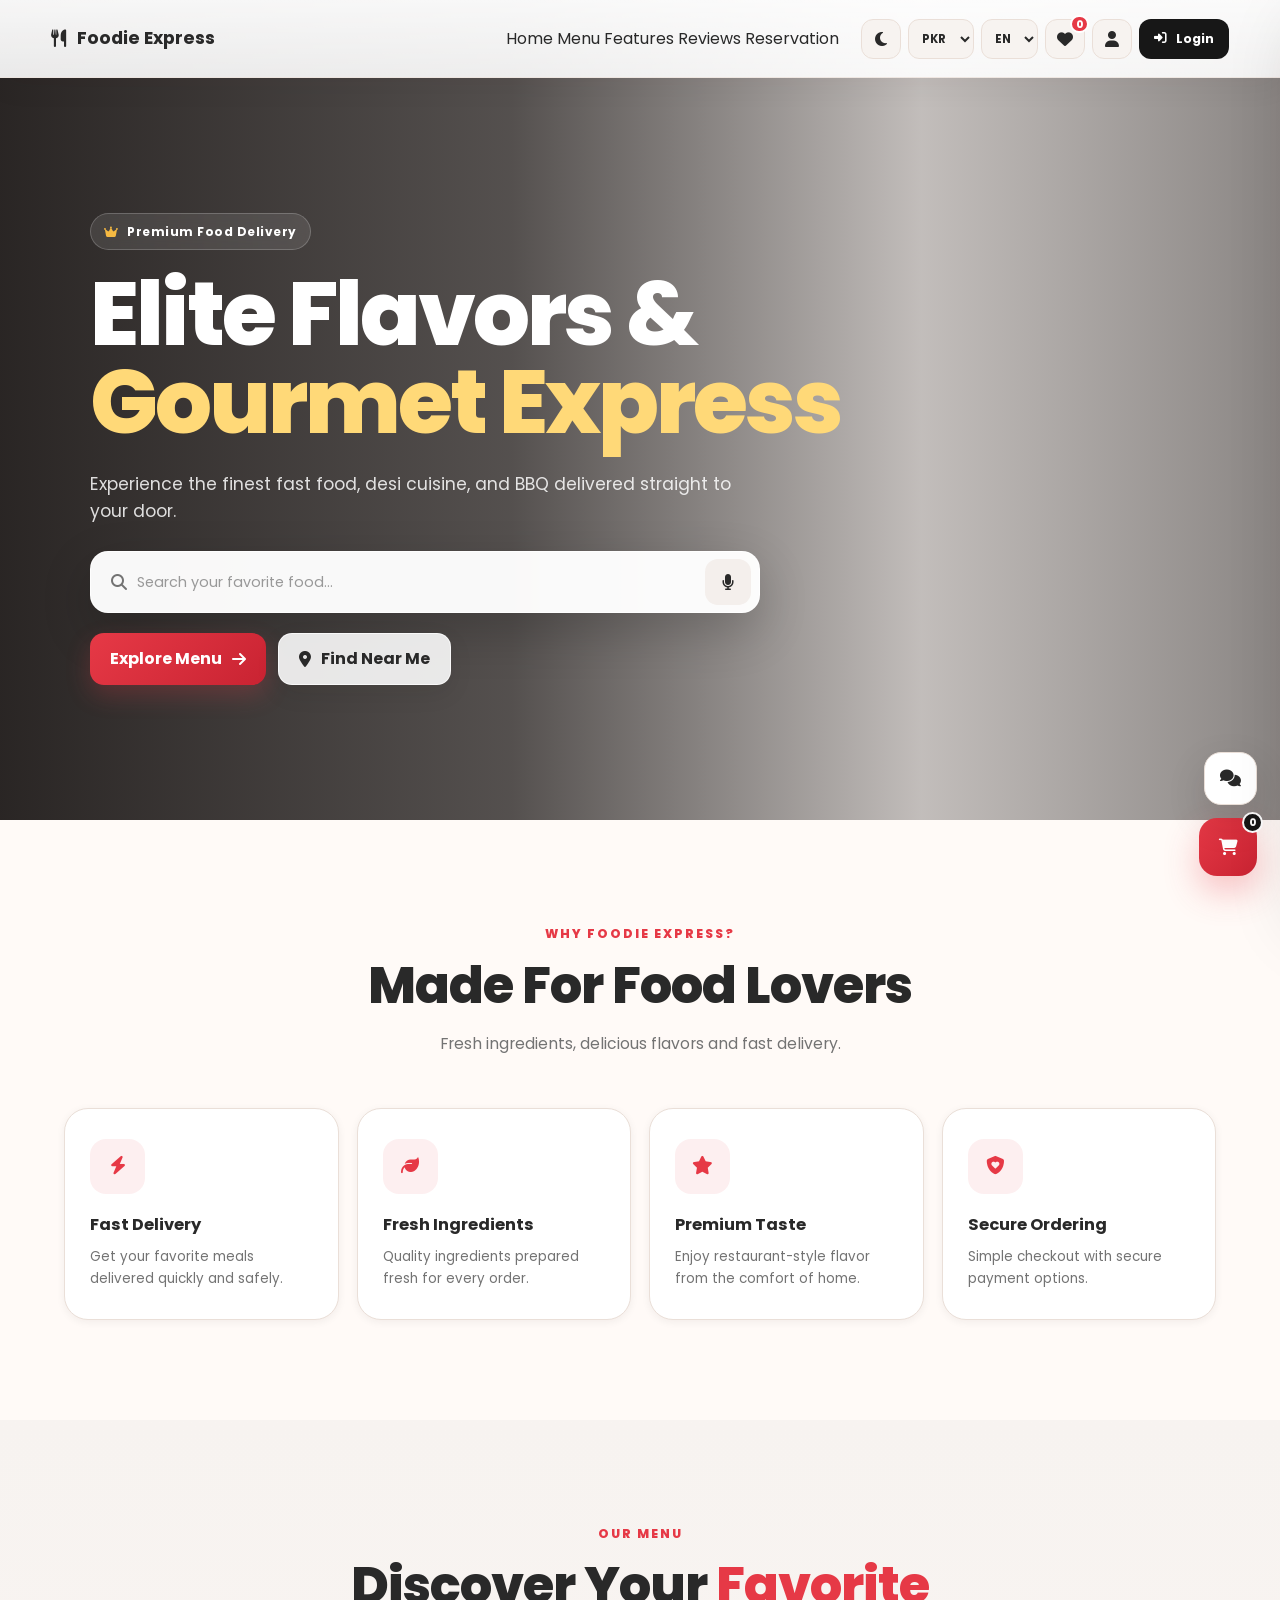
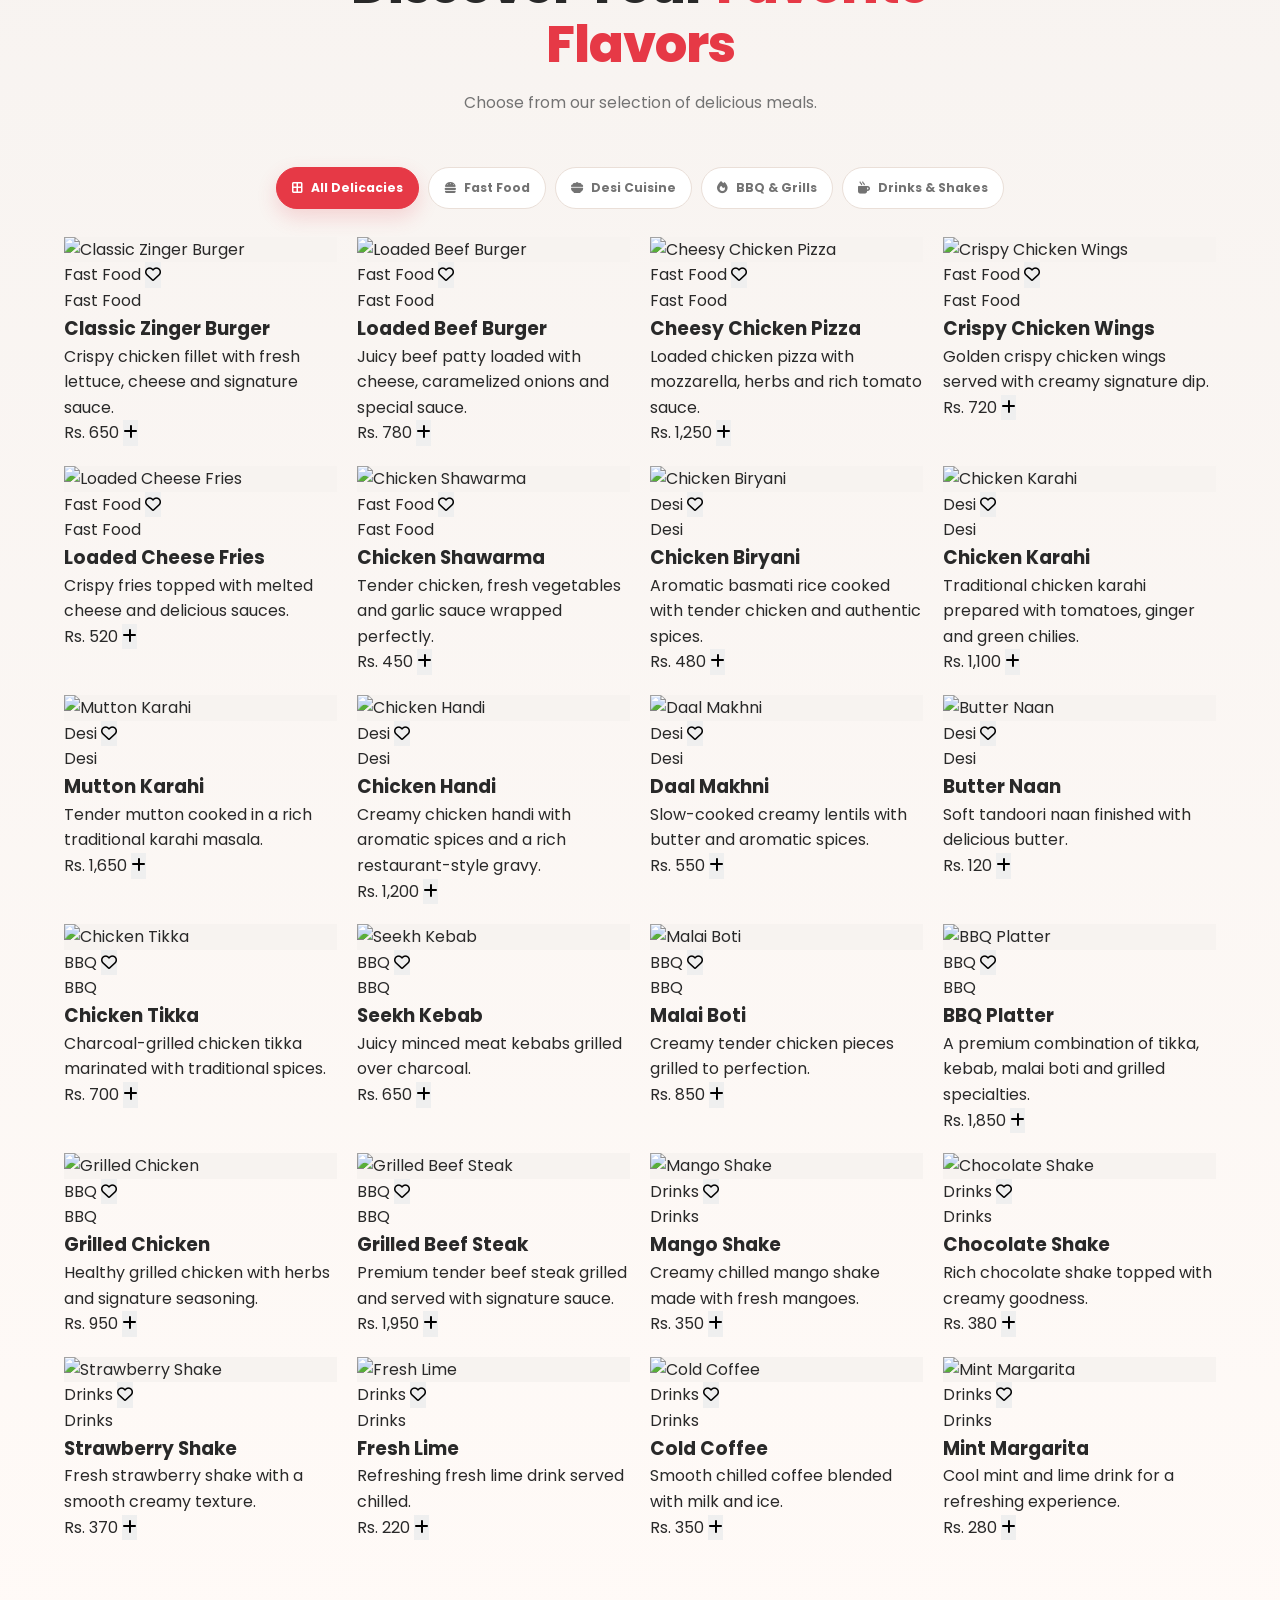
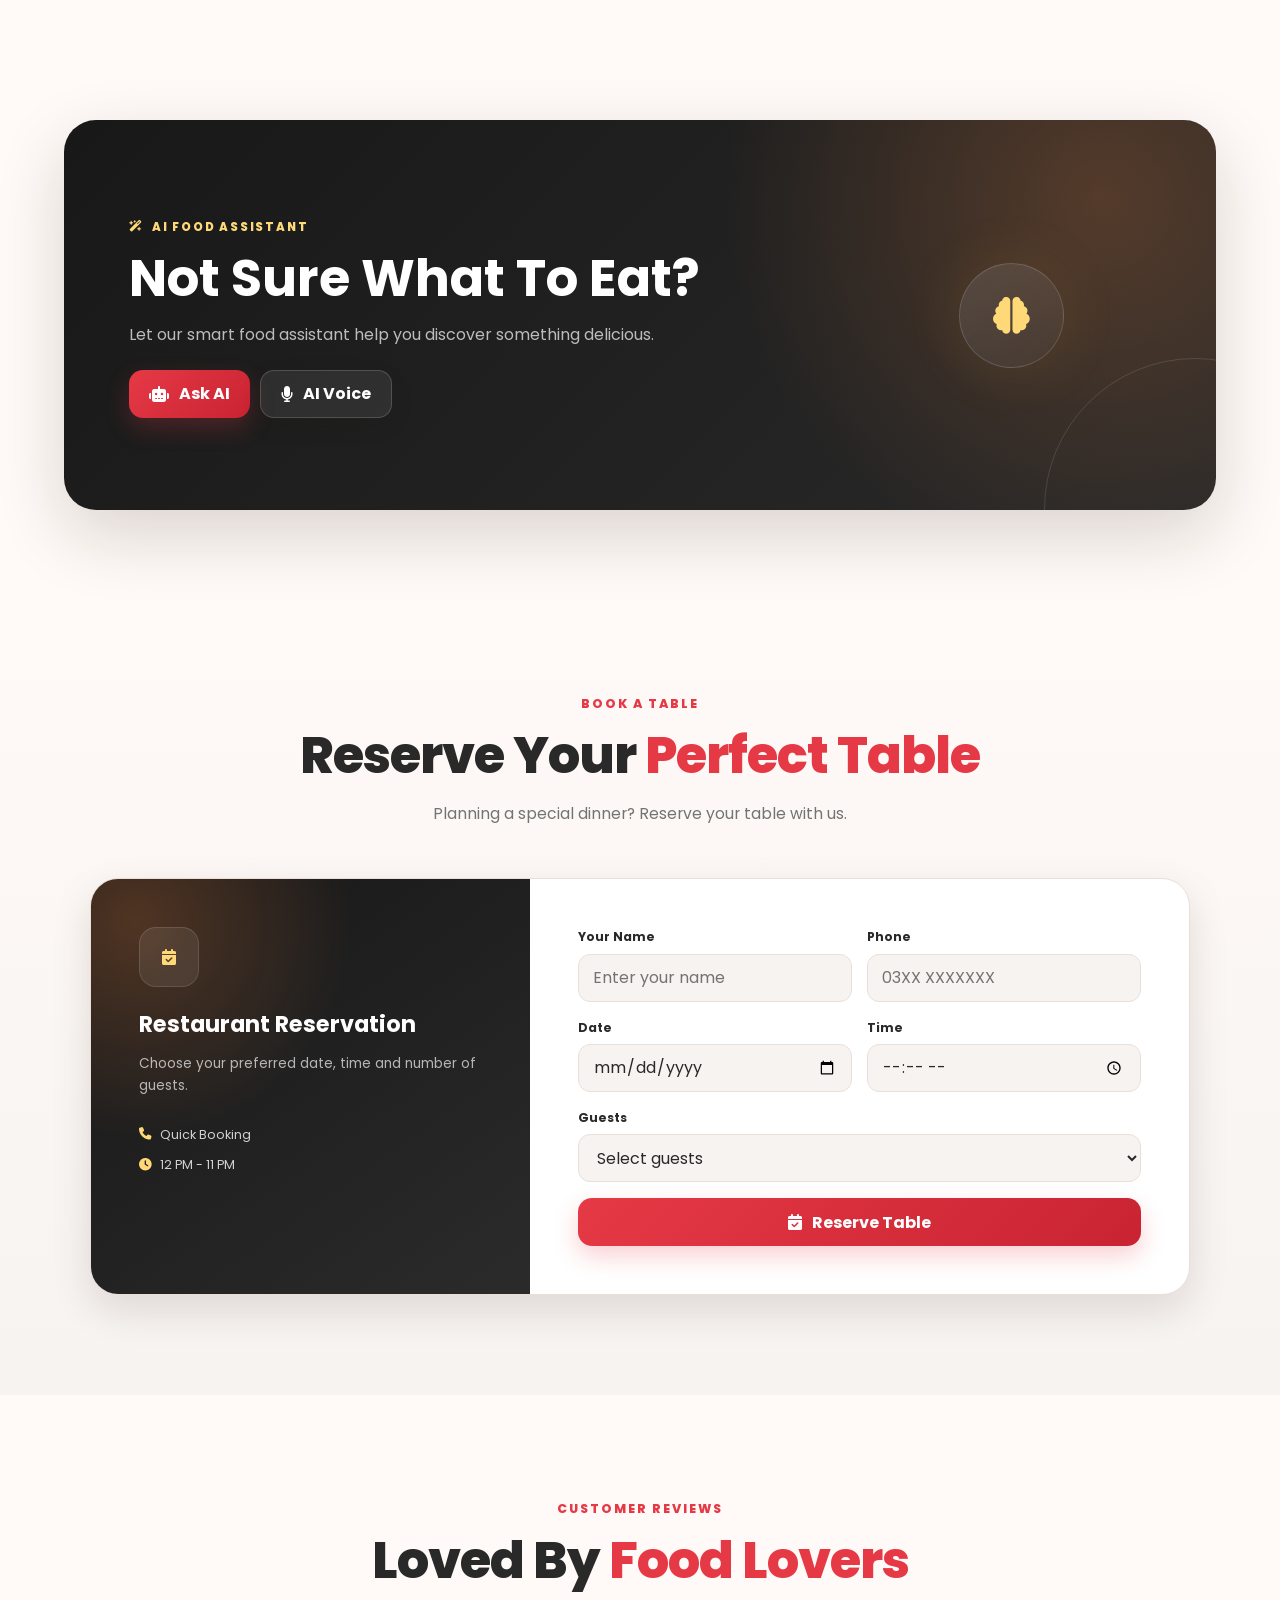
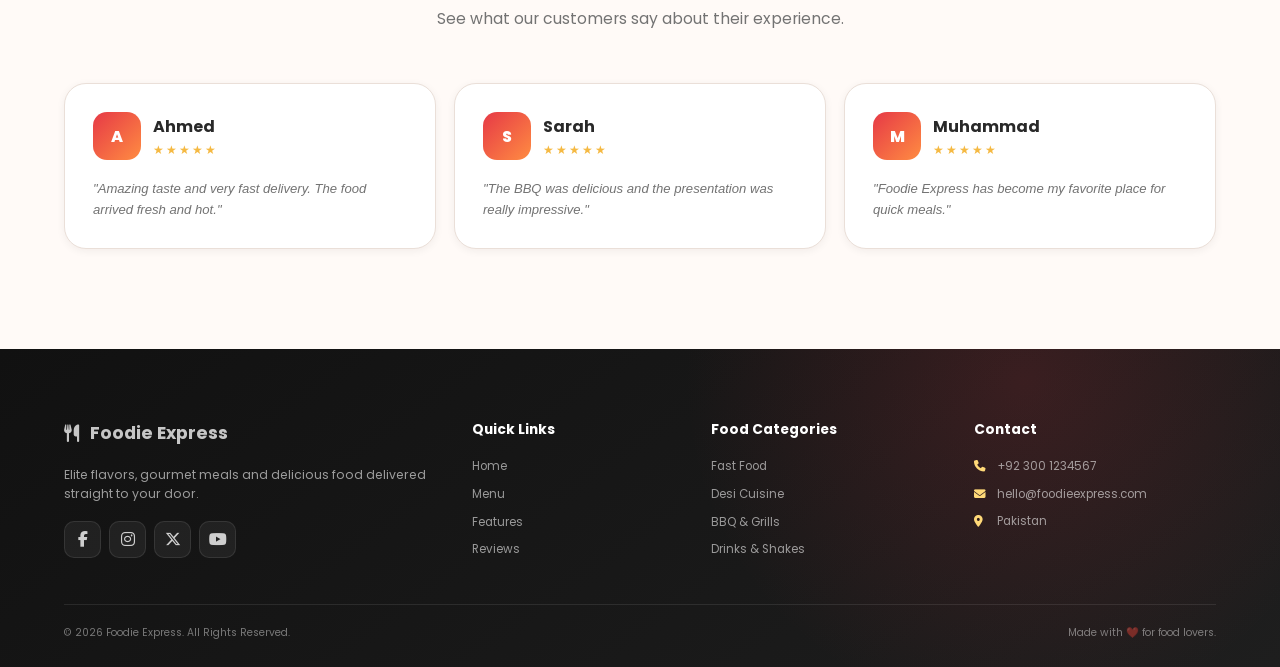
==== commit 3b9e8718: "Update print statement from 'Hello' to 'Goodbye'" ====
--- a/index.html
+++ b/index.html
@@ -1,1657 +1,1515 @@
 <!DOCTYPE html>
 <html lang="en" id="html-root" data-theme="light">
+
 <head>
     <meta charset="UTF-8">
-    <meta name="viewport" content="width=device-width, initial-scale=1.0, viewport-fit=cover">
+    <meta name="viewport" content="width=device-width, initial-scale=1.0">
+
+    <title>Foodie Express | Luxury Gourmet & Fast Food</title>
 
     <meta name="description"
-          content="Foodie Express — Luxury food ordering, AI dining assistant and fast delivery.">
-
-    <meta name="theme-color" content="#111111">
-
-    <title>Foodie Express | Luxury Food Ordering</title>
-
+        content="Foodie Express - Elite flavors, fast food, desi cuisine, BBQ, drinks and gourmet meals delivered to your door.">
+
+    <!-- Google Font -->
     <link rel="preconnect" href="https://fonts.googleapis.com">
     <link rel="preconnect" href="https://fonts.gstatic.com" crossorigin>
-
     <link
         href="https://fonts.googleapis.com/css2?family=Poppins:wght@300;400;500;600;700;800&display=swap"
-        rel="stylesheet"
-    >
-
+        rel="stylesheet">
+
+    <!-- Font Awesome -->
     <link
         rel="stylesheet"
-        href="https://cdnjs.cloudflare.com/ajax/libs/font-awesome/6.5.1/css/all.min.css"
-    >
-
+        href="https://cdnjs.cloudflare.com/ajax/libs/font-awesome/6.4.0/css/all.min.css">
+
+    <!-- Main CSS -->
     <link rel="stylesheet" href="style.css">
 </head>
 
 <body>
 
-<!-- =========================
-     LOADER
-========================= -->
-
-<div id="page-loader" class="page-loader">
-    <div class="loader-logo">
-        <i class="fa-solid fa-fire-flame-curved"></i>
-        <span>Foodie<span>Express</span></span>
-    </div>
-    <div class="loader-spinner"></div>
-    <p>Preparing your dining experience...</p>
-</div>
-
-<div id="toast-container" aria-live="polite"></div>
-
-<!-- =========================
-     HEADER
-========================= -->
-
-<header class="navbar" id="main-header">
-
-    <a href="#home" class="logo" onclick="closeMobileMenu()">
-        <span class="logo-icon">
-            <i class="fa-solid fa-fire-flame-curved"></i>
-        </span>
-
-        <span class="logo-text">
-            Foodie <b>Express</b>
-        </span>
-    </a>
-
-    <nav class="nav-links" id="desktop-nav">
-        <a href="#home">Home</a>
-        <a href="#menu">Menu</a>
-        <a href="#features">Features</a>
-        <a href="#ai-matchmaker">AI Dining</a>
-        <a href="#reviews">Reviews</a>
-        <a href="#reservation">Reservation</a>
-    </nav>
-
-    <div class="nav-actions">
-
-        <button
-            class="header-icon-btn"
-            id="dark-mode-btn"
-            onclick="toggleDarkMode()"
-            title="Dark Mode"
-        >
-            <i class="fa-solid fa-moon" id="theme-icon"></i>
-        </button>
-
-        <select
-            id="currency-selector"
-            class="header-select"
-            onchange="changeCurrency(this.value)"
-        >
-            <option value="PKR">PKR</option>
-            <option value="USD">USD</option>
-            <option value="GBP">GBP</option>
-            <option value="AED">AED</option>
-        </select>
-
-        <button
-            class="header-icon-btn wishlist-header-btn"
-            onclick="toggleWishlistModal()"
-            title="Wishlist"
-        >
-            <i class="fa-regular fa-heart"></i>
-            <span id="wishlist-count" class="header-badge">0</span>
-        </button>
-
-        <button
-            class="header-login-btn"
-            onclick="openAuthModal('login')"
-        >
-            <i class="fa-solid fa-right-to-bracket"></i>
-            <span id="login-label">Login</span>
-        </button>
-
-        <!-- THREE LINES -->
-        <button
-            class="mobile-menu-btn"
-            id="mobile-menu-btn"
-            onclick="toggleMobileMenu()"
-            aria-label="Open Menu"
-            aria-expanded="false"
-        >
-            <i class="fa-solid fa-bars"></i>
-        </button>
-
-    </div>
-</header>
-
-<!-- =========================
-     MOBILE SIDE MENU
-========================= -->
-
-<div
-    class="mobile-menu-overlay"
-    id="mobile-menu-overlay"
-    onclick="closeMobileMenu()"
-></div>
-
-<aside class="mobile-menu" id="mobile-menu">
-
-    <div class="mobile-menu-head">
-        <div>
-            <small>WELCOME TO</small>
-            <strong>Foodie Express</strong>
-        </div>
-
-        <button onclick="closeMobileMenu()">
-            <i class="fa-solid fa-xmark"></i>
-        </button>
-    </div>
-
-    <div class="mobile-user-card">
-        <div class="mobile-user-icon">
-            <i class="fa-solid fa-user"></i>
-        </div>
-
-        <div>
-            <strong id="mobile-user-name">Guest User</strong>
-            <span id="mobile-user-status">Sign in for more features</span>
-        </div>
-    </div>
-
-    <nav class="mobile-nav">
-
-        <a href="#home" onclick="closeMobileMenu()">
-            <i class="fa-solid fa-house"></i>
-            Home
-        </a>
-
-        <a href="#menu" onclick="closeMobileMenu()">
+    <!-- =========================================================
+         HEADER / NAVBAR
+    ========================================================== -->
+    <header class="navbar">
+
+        <div class="logo" onclick="window.scrollTo({top: 0, behavior: 'smooth'})">
             <i class="fa-solid fa-utensils"></i>
-            Gourmet Menu
-        </a>
-
-        <a href="#features" onclick="closeMobileMenu()">
-            <i class="fa-solid fa-star"></i>
-            Why Foodie Express
-        </a>
-
-        <a href="#ai-matchmaker" onclick="closeMobileMenu()">
-            <i class="fa-solid fa-robot"></i>
-            AI Dining Assistant
-        </a>
-
-        <button onclick="mobileOpenCart()">
-            <i class="fa-solid fa-bag-shopping"></i>
-            My Cart
-            <span id="mobile-cart-count">0</span>
-        </button>
-
-        <button onclick="mobileOpenWishlist()">
-            <i class="fa-solid fa-heart"></i>
-            My Wishlist
-        </button>
-
-        <button onclick="openDashboardFromMobile()">
-            <i class="fa-solid fa-user-gear"></i>
-            My Dashboard
-        </button>
-
-        <a href="#reservation" onclick="closeMobileMenu()">
-            <i class="fa-solid fa-calendar-check"></i>
-            Reservation
-        </a>
-
-        <a href="#reviews" onclick="closeMobileMenu()">
-            <i class="fa-solid fa-message"></i>
-            Customer Reviews
-        </a>
-
-    </nav>
-
-    <div class="mobile-menu-tools">
-
-        <button onclick="toggleDarkMode(); closeMobileMenu();">
-            <i class="fa-solid fa-moon"></i>
-            Dark / Light Mode
-        </button>
-
-        <button onclick="openAuthModal('login'); closeMobileMenu();">
-            <i class="fa-solid fa-right-to-bracket"></i>
-            Login / Sign Up
-        </button>
-
-    </div>
-
-    <div class="mobile-menu-footer">
-        <i class="fa-solid fa-shield-halved"></i>
-        Secure Food Ordering Experience
-    </div>
-
-</aside>
-
-<!-- =========================
-     HERO
-========================= -->
-
-<main>
-
-<section class="hero" id="home">
-
-    <div class="hero-bg"></div>
-    <div class="hero-overlay"></div>
-
-    <div class="hero-content">
-
-        <div class="hero-badge">
-            <i class="fa-solid fa-crown"></i>
-            Premium Dining • Fast Delivery
-        </div>
-
-        <h1>
-            Deliciousness
-            <span>Delivered.</span>
-        </h1>
-
-        <p>
-            Discover gourmet meals, authentic desi flavors,
-            premium BBQ and refreshing drinks — all in one place.
-        </p>
-
-        <form
-            class="hero-search"
-            id="hero-search-form"
-            onsubmit="handleSearchSubmit(event)"
-        >
-            <i class="fa-solid fa-magnifying-glass"></i>
-
-            <input
-                id="search-input"
-                type="search"
-                placeholder="Search burgers, pizza, biryani, BBQ..."
-                autocomplete="off"
-                oninput="searchMenu(this.value)"
-            >
-
-            <button
-                type="button"
-                class="voice-btn"
-                onclick="startVoiceSearch()"
-                title="Voice Search"
-            >
-                <i class="fa-solid fa-microphone"></i>
-            </button>
-
-            <button type="submit" class="search-submit">
-                <i class="fa-solid fa-arrow-right"></i>
-            </button>
-        </form>
-
-        <div class="hero-buttons">
-
-            <button
-                class="luxury-btn primary-btn"
-                onclick="exploreMenu()"
-            >
-                <span>Explore Menu</span>
-                <i class="fa-solid fa-arrow-down"></i>
-            </button>
-
-            <button
-                class="luxury-btn glass-btn"
-                onclick="findNearMe()"
-            >
-                <i class="fa-solid fa-location-crosshairs"></i>
-                Find Near Me
-            </button>
-
-        </div>
-
-        <div class="hero-trust">
-
-            <div>
-                <i class="fa-solid fa-bolt"></i>
-                <span>Fast Delivery</span>
-            </div>
-
-            <div>
-                <i class="fa-solid fa-shield-halved"></i>
-                <span>Secure Ordering</span>
-            </div>
-
-            <div>
-                <i class="fa-solid fa-headset"></i>
-                <span>AI Assistance</span>
-            </div>
-
-        </div>
-
-    </div>
-
-</section>
-
-<!-- =========================
-     FEATURES
-========================= -->
-
-<section class="section features-section" id="features">
-
-    <div class="section-heading">
-        <span class="section-kicker">THE FOODIE STANDARD</span>
-        <h2>Why Choose <span>Foodie Express?</span></h2>
-        <p>Designed to feel like a premium dining app.</p>
-    </div>
-
-    <div class="features-grid">
-
-        <article class="feature-card">
-            <div class="feature-icon">
-                <i class="fa-solid fa-bolt"></i>
-            </div>
-            <h3>Lightning Delivery</h3>
-            <p>Fast ordering experience with live order tracking.</p>
-        </article>
-
-        <article class="feature-card">
-            <div class="feature-icon">
-                <i class="fa-solid fa-award"></i>
-            </div>
-            <h3>Premium Quality</h3>
-            <p>Carefully selected meals with restaurant-style presentation.</p>
-        </article>
-
-        <article class="feature-card">
-            <div class="feature-icon">
-                <i class="fa-solid fa-robot"></i>
-            </div>
-            <h3>AI Food Assistant</h3>
-            <p>Ask our smart assistant what you should eat today.</p>
-        </article>
-
-        <article class="feature-card">
-            <div class="feature-icon">
-                <i class="fa-solid fa-coins"></i>
-            </div>
-            <h3>Loyalty Rewards</h3>
-            <p>Earn loyalty coins every time you place an order.</p>
-        </article>
-
-    </div>
-</section>
-
-<!-- =========================
-     MENU
-========================= -->
-
-<section class="section menu-section" id="menu">
-
-    <div class="section-heading">
-        <span class="section-kicker">OUR COLLECTION</span>
-        <h2>Discover Your <span>Favorite Flavors</span></h2>
-        <p>Choose a category or search anything you are craving.</p>
-    </div>
-
-    <div class="menu-search-wrap">
-
-        <i class="fa-solid fa-magnifying-glass"></i>
-
-        <input
-            id="menu-search-input"
-            type="search"
-            placeholder="Search Fast Food, Desi, BBQ, Drinks..."
-            oninput="searchMenu(this.value)"
-        >
-
-        <button
-            id="menu-search-clear"
-            type="button"
-            onclick="clearSearch()"
-            title="Clear Search"
-        >
-            <i class="fa-solid fa-xmark"></i>
-        </button>
-
-        <button
-            type="button"
-            class="menu-mic"
-            onclick="startMenuVoiceSearch()"
-            title="Voice Search"
-        >
-            <i class="fa-solid fa-microphone"></i>
-        </button>
-
-        <button
-            type="button"
-            class="menu-search-enter"
-            onclick="submitMenuSearch()"
-        >
-            <i class="fa-solid fa-arrow-right"></i>
-        </button>
-
-    </div>
-
-    <div class="category-filter">
-
-        <button
-            class="active"
-            onclick="filterMenu('All')"
-        >
-            <i class="fa-solid fa-border-all"></i>
-            All
-        </button>
-
-        <button onclick="filterMenu('Fast Food')">
-            <i class="fa-solid fa-burger"></i>
-            Fast Food
-        </button>
-
-        <button onclick="filterMenu('Desi')">
-            <i class="fa-solid fa-bowl-food"></i>
-            Desi
-        </button>
-
-        <button onclick="filterMenu('BBQ')">
-            <i class="fa-solid fa-fire"></i>
-            BBQ
-        </button>
-
-        <button onclick="filterMenu('Drinks')">
-            <i class="fa-solid fa-mug-hot"></i>
-            Drinks
-        </button>
-
-    </div>
-
-    <div class="search-status" id="search-status"></div>
-
-    <div class="menu-container" id="menu-container"></div>
-
-    <div id="no-results" class="no-results hidden">
-        <i class="fa-solid fa-face-sad-tear"></i>
-        <h3>No delicious match found</h3>
-        <p>Try another food name or category.</p>
-
-        <button
-            class="luxury-btn primary-btn"
-            onclick="clearSearch()"
-        >
-            Show All Food
-        </button>
-    </div>
-
-</section>
-
-<!-- =========================
-     AI
-========================= -->
-
-<section class="section ai-section" id="ai-matchmaker">
-
-    <div class="ai-card">
-
-        <div class="ai-content">
-
-            <span class="section-kicker">SMART DINING</span>
-
-            <h2>Your Personal <span>AI Food Concierge</span></h2>
-
-            <p>
-                Not sure what to order? Ask our AI assistant
-                about burgers, Desi food, BBQ, drinks,
-                prices or your cart.
-            </p>
-
-            <div class="ai-actions">
-
-                <button
-                    class="luxury-btn primary-btn"
-                    onclick="askAI()"
-                >
-                    <i class="fa-solid fa-robot"></i>
-                    Ask AI
-                </button>
-
-                <button
-                    class="luxury-btn outline-btn"
-                    onclick="aiVoice()"
-                >
-                    <i class="fa-solid fa-volume-high"></i>
-                    AI Voice
-                </button>
-
-            </div>
-
-        </div>
-
-        <div class="ai-visual">
-            <div class="ai-orbit">
-                <i class="fa-solid fa-robot"></i>
-            </div>
-
-            <span class="ai-floating ai-one">
-                <i class="fa-solid fa-burger"></i>
-            </span>
-
-            <span class="ai-floating ai-two">
-                <i class="fa-solid fa-pizza-slice"></i>
-            </span>
-
-            <span class="ai-floating ai-three">
-                <i class="fa-solid fa-mug-hot"></i>
-            </span>
-        </div>
-
-    </div>
-
-</section>
-
-<!-- =========================
-     RESERVATION
-========================= -->
-
-<section class="section reservation-section" id="reservation">
-
-    <div class="section-heading">
-        <span class="section-kicker">RESERVE YOUR TABLE</span>
-        <h2>Make Your Dining <span>Special</span></h2>
-        <p>Reserve your table in a few seconds.</p>
-    </div>
-
-    <form
-        class="reservation-card"
-        id="reservation-form"
-        onsubmit="submitReservation(event)"
-    >
-
-        <div class="form-group">
-            <label>Full Name</label>
-            <div class="input-wrap">
-                <i class="fa-solid fa-user"></i>
-                <input
-                    id="reservation-name"
-                    type="text"
-                    required
-                    placeholder="Your name"
-                >
-            </div>
-        </div>
-
-        <div class="form-group">
-            <label>Phone Number</label>
-            <div class="input-wrap">
-                <i class="fa-solid fa-phone"></i>
-                <input
-                    id="reservation-phone"
-                    type="tel"
-                    required
-                    placeholder="03XXXXXXXXX"
-                >
-            </div>
-        </div>
-
-        <div class="form-group">
-            <label>Date</label>
-            <div class="input-wrap">
-                <i class="fa-solid fa-calendar"></i>
-                <input
-                    id="reservation-date"
-                    type="date"
-                    required
-                >
-            </div>
-        </div>
-
-        <div class="form-group">
-            <label>Time</label>
-            <div class="input-wrap">
-                <i class="fa-solid fa-clock"></i>
-                <input
-                    id="reservation-time"
-                    type="time"
-                    required
-                >
-            </div>
-        </div>
-
-        <div class="form-group">
-            <label>Guests</label>
-            <div class="input-wrap">
-                <i class="fa-solid fa-users"></i>
-                <select id="reservation-guests" required>
-                    <option value="">Guests</option>
-                    <option value="1">1 Guest</option>
-                    <option value="2">2 Guests</option>
-                    <option value="3">3 Guests</option>
-                    <option value="4">4 Guests</option>
-                    <option value="5">5 Guests</option>
-                    <option value="6">6+ Guests</option>
-                </select>
-            </div>
-        </div>
-
-        <div class="reservation-submit">
-            <button class="luxury-btn primary-btn" type="submit">
-                <i class="fa-solid fa-calendar-check"></i>
-                Reserve Table
-            </button>
-        </div>
-
-    </form>
-
-</section>
-
-<!-- =========================
-     TRACKING
-========================= -->
-
-<section
-    class="section tracking-section hidden"
-    id="tracking-section"
->
-
-    <div class="section-heading">
-        <span class="section-kicker">LIVE ORDER</span>
-        <h2>Track Your <span>Order</span></h2>
-        <p>Your order progress will appear here.</p>
-    </div>
-
-    <div class="tracking-card">
-
-        <div class="tracking-step active" id="step-1">
-            <div class="tracking-icon">
-                <i class="fa-solid fa-receipt"></i>
-            </div>
-            <strong>Order Confirmed</strong>
-            <small>We received your order.</small>
-        </div>
-
-        <div class="tracking-line"></div>
-
-        <div class="tracking-step" id="step-2">
-            <div class="tracking-icon">
-                <i class="fa-solid fa-kitchen-set"></i>
-            </div>
-            <strong>Preparing</strong>
-            <small>Your food is being prepared.</small>
-        </div>
-
-        <div class="tracking-line"></div>
-
-        <div class="tracking-step" id="step-3">
-            <div class="tracking-icon">
-                <i class="fa-solid fa-motorcycle"></i>
-            </div>
-            <strong>On The Way</strong>
-            <small>Your rider is on the way.</small>
-        </div>
-
-        <div class="tracking-line"></div>
-
-        <div class="tracking-step" id="step-4">
-            <div class="tracking-icon">
-                <i class="fa-solid fa-house-circle-check"></i>
-            </div>
-            <strong>Delivered</strong>
-            <small>Enjoy your meal!</small>
-        </div>
-
-    </div>
-</section>
-
-<!-- =========================
-     REVIEWS
-========================= -->
-
-<section class="section reviews-section" id="reviews">
-
-    <div class="section-heading">
-        <span class="section-kicker">CUSTOMER LOVE</span>
-        <h2>What Our <span>Customers Say</span></h2>
-    </div>
-
-    <div class="reviews-grid">
-
-        <article class="review-card">
-            <div class="review-stars">★★★★★</div>
-            <p>
-                “The ordering experience feels extremely smooth
-                and the menu is beautifully organized.”
-            </p>
-            <strong>Ahmed R.</strong>
-            <small>Verified Customer</small>
-        </article>
-
-        <article class="review-card">
-            <div class="review-stars">★★★★★</div>
-            <p>
-                “I loved the fast cart system and the AI assistant.
-                Everything is simple on mobile.”
-            </p>
-            <strong>Hira K.</strong>
-            <small>Verified Customer</small>
-        </article>
-
-        <article class="review-card">
-            <div class="review-stars">★★★★★</div>
-            <p>
-                “The BBQ collection and checkout experience
-                make the website feel premium.”
-            </p>
-            <strong>Usman A.</strong>
-            <small>Verified Customer</small>
-        </article>
-
-    </div>
-</section>
-
-</main>
-
-<!-- =========================
-     FLOATING CART
-========================= -->
-
-<button
-    class="floating-cart-btn"
-    onclick="toggleCart()"
-    aria-label="Open Cart"
->
-    <i class="fa-solid fa-bag-shopping"></i>
-    <span id="floating-cart-count">0</span>
-</button>
-
-<!-- =========================
-     CHATBOT
-========================= -->
-
-<div class="chatbot-window hidden" id="chat-window">
-
-    <div class="chat-header">
-
-        <div class="chat-brand">
-            <div class="chat-avatar">
-                <i class="fa-solid fa-robot"></i>
-            </div>
-
-            <div>
-                <strong>Foodie AI</strong>
-                <small>Online • Ready to help</small>
-            </div>
-        </div>
-
-        <button onclick="toggleChatbot()">
-            <i class="fa-solid fa-xmark"></i>
-        </button>
-
-    </div>
-
-    <div class="chat-messages" id="chat-messages">
-
-        <div class="chat-message bot">
-            Assalam-o-Alaikum! 👋
-            I am your Foodie AI. Tell me what you are craving.
-        </div>
-
-    </div>
-
-    <div class="chat-quick">
-
-        <button onclick="quickChat('Fast Food')">
-            🍔 Fast Food
-        </button>
-
-        <button onclick="quickChat('BBQ')">
-            🔥 BBQ
-        </button>
-
-        <button onclick="quickChat('Desi')">
-            🍛 Desi
-        </button>
-
-        <button onclick="quickChat('budget food')">
-            💰 Budget
-        </button>
-
-    </div>
-
-    <div class="chat-input-wrap">
-
-        <input
-            id="chat-input"
-            type="text"
-            placeholder="Ask Foodie AI..."
-        >
-
-        <button onclick="startChatVoice()">
-            <i class="fa-solid fa-microphone"></i>
-        </button>
-
-        <button onclick="sendChatMessage()">
-            <i class="fa-solid fa-paper-plane"></i>
-        </button>
-
-    </div>
-
-</div>
-
-<button
-    class="chatbot-btn"
-    onclick="toggleChatbot()"
-    aria-label="Foodie AI"
->
-    <i class="fa-solid fa-robot"></i>
-</button>
-
-<!-- =========================
-     CART SIDEBAR
-========================= -->
-
-<div
-    class="cart-overlay"
-    id="cart-overlay"
-    onclick="closeCart()"
-></div>
-
-<aside class="cart-sidebar" id="cart-sidebar">
-
-    <div class="cart-header">
-
-        <div>
-            <small>YOUR ORDER</small>
-            <h3>
-                <i class="fa-solid fa-bag-shopping"></i>
-                Shopping Bag
-            </h3>
-        </div>
-
-        <button onclick="closeCart()">
-            <i class="fa-solid fa-xmark"></i>
-        </button>
-
-    </div>
-
-    <div class="cart-items" id="cart-items"></div>
-
-    <div class="cart-footer">
-
-        <div class="coupon-section">
-            <input
-                id="coupon-code"
-                type="text"
-                placeholder="Promo code"
-            >
-
-            <button onclick="applyCoupon()">
-                Apply
-            </button>
-        </div>
-
-        <div id="discount-msg" class="discount-msg"></div>
-
-        <div class="summary-row">
-            <span>Subtotal</span>
-            <strong id="cart-subtotal">Rs. 0</strong>
-        </div>
-
-        <div class="summary-row">
-            <span>Discount</span>
-            <strong id="cart-discount">Rs. 0</strong>
-        </div>
-
-        <div class="summary-row">
-            <span>Delivery</span>
-            <strong id="cart-delivery">Rs. 0</strong>
-        </div>
-
-        <div class="summary-total">
-            <span>Total</span>
-            <strong id="cart-total">Rs. 0</strong>
-        </div>
-
-        <button
-            class="checkout-btn"
-            onclick="checkout()"
-        >
-            <span>Proceed to Checkout</span>
-            <i class="fa-solid fa-arrow-right"></i>
-        </button>
-
-    </div>
-
-</aside>
-
-<!-- =========================
-     WISHLIST MODAL
-========================= -->
-
-<div class="modal hidden" id="wishlist-modal">
-
-    <div class="modal-content wishlist-modal-content">
-
-        <button
-            class="close-modal"
-            onclick="toggleWishlistModal()"
-        >
-            <i class="fa-solid fa-xmark"></i>
-        </button>
-
-        <div class="modal-heading">
-            <span class="section-kicker">YOUR FAVORITES</span>
-            <h2>My <span>Wishlist</span></h2>
-        </div>
-
-        <div
-            class="wishlist-container"
-            id="wishlist-container"
-        ></div>
-
-    </div>
-</div>
-
-<!-- =========================
-     AUTH MODAL
-========================= -->
-
-<div class="modal hidden" id="auth-modal">
-
-    <div class="modal-content auth-modal-content">
-
-        <button
-            class="close-modal"
-            onclick="closeAuthModal()"
-        >
-            <i class="fa-solid fa-xmark"></i>
-        </button>
-
-        <div class="auth-logo">
-            <i class="fa-solid fa-fire-flame-curved"></i>
-            <strong>Foodie Express</strong>
-        </div>
-
-        <div class="auth-tabs">
-            <button
-                class="active"
-                data-auth="login"
-                onclick="switchAuthForm('login')"
-            >
-                Login
-            </button>
-
-            <button
-                data-auth="signup"
-                onclick="switchAuthForm('signup')"
-            >
-                Sign Up
-            </button>
-        </div>
-
-        <form
-            id="login-form"
-            class="auth-form"
-            onsubmit="loginUser(event)"
-        >
-
-            <div class="form-group">
-                <label>Email</label>
-                <input
-                    id="login-email"
-                    type="email"
-                    required
-                    placeholder="you@example.com"
-                >
-            </div>
-
-            <div class="form-group">
-                <label>Password</label>
-                <input
-                    id="login-password"
-                    type="password"
-                    required
-                    placeholder="Your password"
-                >
-            </div>
-
-            <button class="luxury-btn primary-btn full-btn">
-                Login
-            </button>
-
-        </form>
-
-        <form
-            id="signup-form"
-            class="auth-form hidden"
-            onsubmit="signupUser(event)"
-        >
-
-            <div class="form-group">
-                <label>Full Name</label>
-                <input
-                    id="signup-name"
-                    type="text"
-                    required
-                    placeholder="Your name"
-                >
-            </div>
-
-            <div class="form-group">
-                <label>Email</label>
-                <input
-                    id="signup-email"
-                    type="email"
-                    required
-                    placeholder="you@example.com"
-                >
-            </div>
-
-            <div class="form-group">
-                <label>Password</label>
-                <input
-                    id="signup-password"
-                    type="password"
-                    required
-                    minlength="6"
-                    placeholder="Minimum 6 characters"
-                >
-            </div>
-
-            <button class="luxury-btn primary-btn full-btn">
-                Create Account
-            </button>
-
-        </form>
-
-    </div>
-</div>
-
-<!-- =========================
-     DASHBOARD MODAL
-========================= -->
-
-<div class="modal hidden" id="dashboard-modal">
-
-    <div class="modal-content dashboard-modal-content">
-
-        <button
-            class="close-modal"
-            onclick="closeDashboardModal()"
-        >
-            <i class="fa-solid fa-xmark"></i>
-        </button>
-
-        <div class="modal-heading">
-            <span class="section-kicker">MY ACCOUNT</span>
-            <h2>Personal <span>Dashboard</span></h2>
-        </div>
-
-        <div class="dashboard-user-card">
-
-            <div class="dashboard-avatar">
-                <i class="fa-solid fa-user"></i>
-            </div>
-
-            <div>
-                <strong id="dashboard-user">Guest User</strong>
-                <small id="dashboard-email">
-                    Welcome to Foodie Express
-                </small>
-            </div>
-
-        </div>
-
-        <div class="dashboard-stats">
-
-            <div>
-                <i class="fa-solid fa-coins"></i>
-                <small>Loyalty Coins</small>
-                <strong id="loyalty-coins">0</strong>
-            </div>
-
-            <div>
-                <i class="fa-solid fa-receipt"></i>
-                <small>Total Orders</small>
-                <strong id="total-orders">0</strong>
-            </div>
-
-        </div>
-
-        <h3 class="history-title">
-            Order History
-        </h3>
-
-        <div
-            id="order-history"
-            class="order-history"
-        ></div>
-
-        <button
-            class="logout-btn"
-            onclick="logoutUser()"
-        >
-            <i class="fa-solid fa-right-from-bracket"></i>
-            Logout
-        </button>
-
-    </div>
-</div>
-
-<!-- =========================
-     ITEM DETAIL MODAL
-========================= -->
-
-<div class="modal hidden" id="item-detail-modal">
-
-    <div class="modal-content item-detail-modal">
-
-        <button
-            class="close-modal"
-            onclick="closeItemDetail()"
-        >
-            <i class="fa-solid fa-xmark"></i>
-        </button>
-
-        <div class="item-detail-grid">
-
-            <div class="item-detail-visual">
-                <div
-                    id="item-detail-icon"
-                    class="detail-food-icon"
-                >
-                    <i class="fa-solid fa-utensils"></i>
-                </div>
-            </div>
-
-            <div class="item-detail-info">
-
-                <span
-                    id="item-detail-category"
-                    class="detail-category"
-                >
-                    Food
-                </span>
-
-                <h2 id="item-detail-title">
-                    Food Item
-                </h2>
-
-                <p id="item-detail-description">
-                    Delicious food.
-                </p>
-
-                <div
-                    id="item-detail-price"
-                    class="detail-price"
-                >
-                    Rs. 0
-                </div>
-
-                <div class="detail-actions">
-
-                    <button
-                        class="luxury-btn primary-btn"
-                        onclick="addFlavorToCart()"
-                    >
-                        <i class="fa-solid fa-cart-plus"></i>
-                        Add to Cart
-                    </button>
-
-                    <button
-                        class="luxury-btn outline-btn"
-                        onclick="closeItemDetail()"
-                    >
-                        Continue Browsing
-                    </button>
-
-                </div>
-
-            </div>
-
-        </div>
-
-    </div>
-</div>
-
-<!-- =========================
-     FULL CHECKOUT PAGE
-========================= -->
-
-<section
-    class="checkout-page hidden"
-    id="checkout-page"
->
-
-    <div class="checkout-topbar">
-
-        <button onclick="closeCheckoutPage()">
-            <i class="fa-solid fa-arrow-left"></i>
-            Back to Menu
-        </button>
-
-        <div class="checkout-brand">
-            <i class="fa-solid fa-fire-flame-curved"></i>
-            Foodie <b>Express</b>
-        </div>
-
-        <div class="secure-checkout">
-            <i class="fa-solid fa-shield-halved"></i>
-            Secure Checkout
-        </div>
-
-    </div>
-
-    <div class="checkout-container">
-
-        <div class="checkout-heading">
-            <span class="section-kicker">FINAL STEP</span>
-            <h1>Complete Your <span>Order</span></h1>
-            <p>
-                Enter your details and we will send your order
-                directly to Foodie Express WhatsApp.
-            </p>
-        </div>
-
-        <div class="checkout-grid">
-
-            <form
-                class="checkout-form-card"
-                id="checkout-form"
-                onsubmit="processOrder(event)"
-            >
-
-                <div class="checkout-card-heading">
-                    <div>
-                        <span>01</span>
-                        <h2>Delivery Details</h2>
-                    </div>
-                </div>
-
-                <div class="checkout-form-grid">
-
-                    <div class="form-group full">
-                        <label>Full Name</label>
-
-                        <div class="input-wrap">
-                            <i class="fa-solid fa-user"></i>
-
-                            <input
-                                id="cust-name"
-                                type="text"
-                                required
-                                autocomplete="name"
-                                placeholder="Enter your full name"
-                            >
-                        </div>
-                    </div>
-
-                    <div class="form-group">
-                        <label>Phone Number</label>
-
-                        <div class="input-wrap">
-                            <i class="fa-solid fa-phone"></i>
-
-                            <input
-                                id="cust-phone"
-                                type="tel"
-                                required
-                                autocomplete="tel"
-                                placeholder="03XXXXXXXXX"
-                            >
-                        </div>
-                    </div>
-
-                    <div class="form-group">
-                        <label>City</label>
-
-                        <div class="input-wrap">
-                            <i class="fa-solid fa-city"></i>
-
-                            <input
-                                id="cust-city"
-                                type="text"
-                                placeholder="Your city"
-                            >
-                        </div>
-                    </div>
-
-                    <div class="form-group full">
-                        <label>Delivery Address</label>
-
-                        <div class="input-wrap textarea-wrap">
-                            <i class="fa-solid fa-location-dot"></i>
-
-                            <textarea
-                                id="cust-address"
-                                required
-                                autocomplete="street-address"
-                                placeholder="House number, street, area..."
-                            ></textarea>
-
-                            <button
-                                type="button"
-                                class="gps-btn"
-                                onclick="detectCheckoutLocation()"
-                                title="Detect Location"
-                            >
-                                <i class="fa-solid fa-location-crosshairs"></i>
-                            </button>
-                        </div>
-                    </div>
-
-                </div>
-
-                <div class="checkout-divider"></div>
-
-                <div class="checkout-card-heading">
-                    <div>
-                        <span>02</span>
-                        <h2>Payment Method</h2>
-                    </div>
-                </div>
-
-                <div class="payment-options">
-
-                    <label class="payment-option">
-                        <input
-                            type="radio"
-                            name="payment"
-                            value="Cash on Delivery"
-                            checked
-                            onchange="setPaymentMethod(this.value)"
-                        >
-
-                        <span class="payment-box">
-                            <i class="fa-solid fa-money-bill-wave"></i>
-
-                            <span>
-                                <strong>Cash on Delivery</strong>
-                                <small>Pay when your food arrives</small>
-                            </span>
-
-                            <i class="fa-solid fa-circle-check"></i>
-                        </span>
-                    </label>
-
-                    <label class="payment-option">
-                        <input
-                            type="radio"
-                            name="payment"
-                            value="JazzCash / EasyPaisa"
-                            onchange="setPaymentMethod(this.value)"
-                        >
-
-                        <span class="payment-box">
-                            <i class="fa-solid fa-mobile-screen-button"></i>
-
-                            <span>
-                                <strong>JazzCash / EasyPaisa</strong>
-                                <small>Online mobile payment</small>
-                            </span>
-
-                            <i class="fa-solid fa-circle-check"></i>
-                        </span>
-                    </label>
-
-                    <label class="payment-option">
-                        <input
-                            type="radio"
-                            name="payment"
-                            value="Debit / Credit Card"
-                            onchange="setPaymentMethod(this.value)"
-                        >
-
-                        <span class="payment-box">
-                            <i class="fa-solid fa-credit-card"></i>
-
-                            <span>
-                                <strong>Debit / Credit Card</strong>
-                                <small>Secure card payment</small>
-                            </span>
-
-                            <i class="fa-solid fa-circle-check"></i>
-                        </span>
-                    </label>
-
-                </div>
-
-                <input
-                    type="hidden"
-                    id="payment-method"
-                    value="Cash on Delivery"
-                >
-
-                <div
-                    id="online-payment-details"
-                    class="online-payment-details hidden"
-                >
-                    <div class="online-payment-icon">
-                        <i class="fa-solid fa-mobile-screen-button"></i>
-                    </div>
-
-                    <div>
-                        <strong>Online Payment Information</strong>
-                        <p>
-                            JazzCash / EasyPaisa:
-                            <b>0331-2969666</b>
-                        </p>
-                        <p>
-                            Account Title:
-                            <b>Foodie Express / Hafiz Shaheer</b>
-                        </p>
-                        <small>
-                            Payment proof can be sent through WhatsApp
-                            after placing the order.
-                        </small>
-                    </div>
-                </div>
-
-                <div class="checkout-security">
-
-                    <span>
-                        <i class="fa-solid fa-lock"></i>
-                        Secure
-                    </span>
-
-                    <span>
-                        <i class="fa-brands fa-whatsapp"></i>
-                        WhatsApp Order
-                    </span>
-
-                    <span>
-                        <i class="fa-solid fa-headset"></i>
-                        Support
-                    </span>
-
-                </div>
-
-                <button
-                    type="submit"
-                    class="place-order-btn"
-                >
-                    <span>
-                        <i class="fa-brands fa-whatsapp"></i>
-                        Place Order on WhatsApp
-                    </span>
-
-                    <strong id="checkout-button-total">
-                        Rs. 0
-                    </strong>
-                </button>
-
-            </form>
-
-            <aside class="checkout-summary-card">
-
-                <div class="checkout-card-heading">
-                    <div>
-                        <span>03</span>
-                        <h2>Your Order</h2>
-                    </div>
-                </div>
-
-                <div
-                    id="checkout-items"
-                    class="checkout-items"
-                ></div>
-
-                <div class="checkout-summary-lines">
-
-                    <div>
-                        <span>Subtotal</span>
-                        <strong id="checkout-subtotal">
-                            Rs. 0
-                        </strong>
-                    </div>
-
-                    <div>
-                        <span>Discount</span>
-                        <strong id="checkout-discount">
-                            Rs. 0
-                        </strong>
-                    </div>
-
-                    <div>
-                        <span>Delivery</span>
-                        <strong id="checkout-delivery">
-                            Rs. 0
-                        </strong>
-                    </div>
-
-                </div>
-
-                <div class="checkout-total">
-
-                    <span>Total</span>
-
-                    <strong id="checkout-total">
-                        Rs. 0
-                    </strong>
-
-                </div>
-
-                <button
-                    class="edit-cart-btn"
-                    onclick="editCartFromCheckout()"
-                >
-                    <i class="fa-solid fa-pen"></i>
-                    Edit Cart
-                </button>
-
-            </aside>
-
-        </div>
-
-    </div>
-</section>
-
-<!-- =========================
-     FOOTER
-========================= -->
-
-<footer class="luxury-footer">
-
-    <div class="footer-glow"></div>
-
-    <div class="footer-grid">
-
-        <div class="footer-brand">
-
-            <div class="footer-logo">
-                <span>
-                    <i class="fa-solid fa-fire-flame-curved"></i>
-                </span>
-
-                Foodie <b>Express</b>
-            </div>
-
-            <p>
-                Premium food ordering with authentic flavors,
-                modern technology and a luxury dining experience.
-            </p>
-
-            <div class="social-icons">
-
-                <a href="#" aria-label="Facebook">
-                    <i class="fa-brands fa-facebook-f"></i>
-                </a>
-
-                <a href="#" aria-label="Instagram">
-                    <i class="fa-brands fa-instagram"></i>
-                </a>
-
-                <a
-                    href="https://wa.me/923312969666"
-                    target="_blank"
-                    rel="noopener"
-                    aria-label="WhatsApp"
-                >
-                    <i class="fa-brands fa-whatsapp"></i>
-                </a>
-
-            </div>
-
-        </div>
-
-        <div class="footer-col">
-            <h3>Explore</h3>
-
+            <span>Foodie <b>Express</b></span>
+        </div>
+
+        <nav class="nav-links">
             <a href="#home">Home</a>
             <a href="#menu">Menu</a>
             <a href="#features">Features</a>
             <a href="#reviews">Reviews</a>
-        </div>
-
-        <div class="footer-col">
-            <h3>Categories</h3>
-
-            <button onclick="filterMenu('Fast Food')">
-                Fast Food
+            <a href="#reservation">Reservation</a>
+        </nav>
+
+        <div class="nav-actions">
+
+            <!-- Dark Mode -->
+            <button
+                class="icon-btn"
+                id="dark-mode-btn"
+                onclick="toggleDarkMode()"
+                title="Toggle Dark Mode">
+                <i class="fa-solid fa-moon"></i>
             </button>
 
-            <button onclick="filterMenu('Desi')">
-                Desi Cuisine
+            <!-- Currency -->
+            <select
+                id="currency-selector"
+                class="small-select"
+                onchange="changeCurrency(this.value)"
+                title="Currency">
+                <option value="PKR">PKR</option>
+                <option value="USD">USD</option>
+                <option value="GBP">GBP</option>
+                <option value="AED">AED</option>
+            </select>
+
+            <!-- Language -->
+            <select
+                id="language-selector"
+                class="small-select"
+                onchange="changeLanguage(this.value)"
+                title="Language">
+                <option value="en">EN</option>
+                <option value="ur">UR</option>
+            </select>
+
+            <!-- Wishlist -->
+            <button
+                class="icon-btn badge-btn"
+                onclick="toggleWishlistModal()"
+                title="Wishlist">
+                <i class="fa-solid fa-heart"></i>
+                <span id="wishlist-count" class="badge">0</span>
             </button>
 
-            <button onclick="filterMenu('BBQ')">
-                BBQ & Grills
+            <!-- Dashboard -->
+            <button
+                class="icon-btn"
+                onclick="openDashboardModal()"
+                title="Dashboard">
+                <i class="fa-solid fa-user"></i>
             </button>
 
-            <button onclick="filterMenu('Drinks')">
-                Drinks
+            <!-- Login -->
+            <button
+                class="login-btn"
+                onclick="openAuthModal()">
+                <i class="fa-solid fa-right-to-bracket"></i>
+                Login
             </button>
-        </div>
-
-        <div class="footer-col">
-            <h3>Contact</h3>
+
+        </div>
+
+    </header>
+
+
+    <!-- =========================================================
+         HOME / HERO
+    ========================================================== -->
+    <main>
+
+        <section id="home" class="hero">
+
+            <div class="hero-image"></div>
+
+            <div class="hero-overlay"></div>
+
+            <div class="hero-content">
+
+                <span class="hero-badge">
+                    <i class="fa-solid fa-crown"></i>
+                    Premium Food Delivery
+                </span>
+
+                <h1>
+                    Elite Flavors &amp;
+                    <span>Gourmet Express</span>
+                </h1>
+
+                <p>
+                    Experience the finest fast food, desi cuisine,
+                    and BBQ delivered straight to your door.
+                </p>
+
+                <!-- Search -->
+                <div class="search-box">
+
+                    <i class="fa-solid fa-magnifying-glass"></i>
+
+                    <input
+                        type="text"
+                        id="search-input"
+                        placeholder="Search your favorite food..."
+                        autocomplete="off"
+                        oninput="searchMenu(this.value)">
+
+                    <button
+                        type="button"
+                        class="voice-search-btn"
+                        onclick="startVoiceSearch()"
+                        title="Voice Search">
+                        <i class="fa-solid fa-microphone"></i>
+                    </button>
+
+                </div>
+
+                <div class="hero-buttons">
+                    <a href="#menu" class="primary-btn">
+                        Explore Menu
+                        <i class="fa-solid fa-arrow-right"></i>
+                    </a>
+
+                    <button
+                        class="secondary-btn"
+                        onclick="detectUserLocation()">
+                        <i class="fa-solid fa-location-dot"></i>
+                        Find Near Me
+                    </button>
+                </div>
+
+            </div>
+
+        </section>
+
+
+        <!-- =====================================================
+             FEATURES
+        ====================================================== -->
+        <section id="features" class="features-section">
+
+            <div class="section-heading">
+                <span>WHY FOODIE EXPRESS?</span>
+                <h2>Made For Food Lovers</h2>
+                <p>
+                    Fresh ingredients, delicious flavors and fast delivery.
+                </p>
+            </div>
+
+            <div class="features-grid">
+
+                <div class="feature-card">
+                    <div class="feature-icon">
+                        <i class="fa-solid fa-bolt"></i>
+                    </div>
+                    <h3>Fast Delivery</h3>
+                    <p>
+                        Get your favorite meals delivered quickly and safely.
+                    </p>
+                </div>
+
+                <div class="feature-card">
+                    <div class="feature-icon">
+                        <i class="fa-solid fa-leaf"></i>
+                    </div>
+                    <h3>Fresh Ingredients</h3>
+                    <p>
+                        Quality ingredients prepared fresh for every order.
+                    </p>
+                </div>
+
+                <div class="feature-card">
+                    <div class="feature-icon">
+                        <i class="fa-solid fa-star"></i>
+                    </div>
+                    <h3>Premium Taste</h3>
+                    <p>
+                        Enjoy restaurant-style flavor from the comfort of home.
+                    </p>
+                </div>
+
+                <div class="feature-card">
+                    <div class="feature-icon">
+                        <i class="fa-solid fa-shield-heart"></i>
+                    </div>
+                    <h3>Secure Ordering</h3>
+                    <p>
+                        Simple checkout with secure payment options.
+                    </p>
+                </div>
+
+            </div>
+
+        </section>
+
+
+        <!-- =====================================================
+             MENU
+        ====================================================== -->
+        <section id="menu" class="menu-section">
+
+            <div class="section-heading">
+
+                <span>OUR MENU</span>
+
+                <h2>
+                    Discover Your
+                    <span>Favorite Flavors</span>
+                </h2>
+
+                <p>
+                    Choose from our selection of delicious meals.
+                </p>
+
+            </div>
+
+
+            <!-- Category Buttons -->
+            <div class="filter-buttons">
+
+                <button
+                    class="filter-btn active"
+                    onclick="filterMenu('All', this)">
+                    <i class="fa-solid fa-border-all"></i>
+                    All Delicacies
+                </button>
+
+                <button
+                    class="filter-btn"
+                    onclick="filterMenu('Fast Food', this)">
+                    <i class="fa-solid fa-burger"></i>
+                    Fast Food
+                </button>
+
+                <button
+                    class="filter-btn"
+                    onclick="filterMenu('Desi Cuisine', this)">
+                    <i class="fa-solid fa-bowl-food"></i>
+                    Desi Cuisine
+                </button>
+
+                <button
+                    class="filter-btn"
+                    onclick="filterMenu('BBQ & Grills', this)">
+                    <i class="fa-solid fa-fire"></i>
+                    BBQ &amp; Grills
+                </button>
+
+                <button
+                    class="filter-btn"
+                    onclick="filterMenu('Drinks & Shakes', this)">
+                    <i class="fa-solid fa-mug-hot"></i>
+                    Drinks &amp; Shakes
+                </button>
+
+            </div>
+
+
+            <!-- Food Cards -->
+            <div
+                id="menu-container"
+                class="menu-grid">
+            </div>
+
+
+            <!-- No Results -->
+            <div
+                id="no-results"
+                class="no-results hidden">
+
+                <div class="no-results-icon">
+                    <i class="fa-solid fa-face-sad-tear"></i>
+                </div>
+
+                <h3>No food found</h3>
+
+                <p>
+                    Try searching for another delicious item.
+                </p>
+
+                <button
+                    class="primary-btn"
+                    onclick="document.getElementById('search-input').value=''; searchMenu('');">
+                    Show All Food
+                </button>
+
+            </div>
+
+        </section>
+
+
+        <!-- =====================================================
+             AI RECOMMENDER
+        ====================================================== -->
+        <section class="ai-section">
+
+            <div class="ai-card">
+
+                <div class="ai-content">
+
+                    <span class="ai-label">
+                        <i class="fa-solid fa-wand-magic-sparkles"></i>
+                        AI FOOD ASSISTANT
+                    </span>
+
+                    <h2>
+                        Not Sure What To Eat?
+                    </h2>
+
+                    <p>
+                        Let our smart food assistant help you discover
+                        something delicious.
+                    </p>
+
+                    <div class="ai-buttons">
+
+                        <button
+                            class="primary-btn"
+                            onclick="startAICallSimulation()">
+                            <i class="fa-solid fa-robot"></i>
+                            Ask AI
+                        </button>
+
+                        <button
+                            class="secondary-btn"
+                            onclick="startAIVoiceInput()">
+                            <i class="fa-solid fa-microphone"></i>
+                            AI Voice
+                        </button>
+
+                    </div>
+
+                </div>
+
+                <div class="ai-visual">
+                    <div class="ai-circle">
+                        <i class="fa-solid fa-brain"></i>
+                    </div>
+                </div>
+
+            </div>
+
+        </section>
+
+
+        <!-- =====================================================
+             RESERVATION
+        ====================================================== -->
+        <section id="reservation" class="reservation-section">
+
+            <div class="section-heading">
+
+                <span>BOOK A TABLE</span>
+
+                <h2>
+                    Reserve Your
+                    <span>Perfect Table</span>
+                </h2>
+
+                <p>
+                    Planning a special dinner? Reserve your table with us.
+                </p>
+
+            </div>
+
+            <div class="reservation-card">
+
+                <div class="reservation-info">
+
+                    <div class="reservation-icon">
+                        <i class="fa-solid fa-calendar-check"></i>
+                    </div>
+
+                    <h3>Restaurant Reservation</h3>
+
+                    <p>
+                        Choose your preferred date, time and number of guests.
+                    </p>
+
+                    <div class="reservation-contact">
+                        <div>
+                            <i class="fa-solid fa-phone"></i>
+                            <span>Quick Booking</span>
+                        </div>
+
+                        <div>
+                            <i class="fa-solid fa-clock"></i>
+                            <span>12 PM - 11 PM</span>
+                        </div>
+                    </div>
+
+                </div>
+
+                <form
+                    class="reservation-form"
+                    onsubmit="event.preventDefault(); showToast('Reservation request submitted successfully!');">
+
+                    <div class="form-row">
+
+                        <div class="form-group">
+                            <label for="reservation-name">
+                                Your Name
+                            </label>
+
+                            <input
+                                type="text"
+                                id="reservation-name"
+                                placeholder="Enter your name"
+                                required>
+                        </div>
+
+                        <div class="form-group">
+                            <label for="reservation-phone">
+                                Phone
+                            </label>
+
+                            <input
+                                type="tel"
+                                id="reservation-phone"
+                                placeholder="03XX XXXXXXX"
+                                required>
+                        </div>
+
+                    </div>
+
+                    <div class="form-row">
+
+                        <div class="form-group">
+                            <label for="reservation-date">
+                                Date
+                            </label>
+
+                            <input
+                                type="date"
+                                id="reservation-date"
+                                required>
+                        </div>
+
+                        <div class="form-group">
+                            <label for="reservation-time">
+                                Time
+                            </label>
+
+                            <input
+                                type="time"
+                                id="reservation-time"
+                                required>
+                        </div>
+
+                    </div>
+
+                    <div class="form-group">
+
+                        <label for="reservation-guests">
+                            Guests
+                        </label>
+
+                        <select id="reservation-guests" required>
+                            <option value="">Select guests</option>
+                            <option value="1">1 Guest</option>
+                            <option value="2">2 Guests</option>
+                            <option value="3">3 Guests</option>
+                            <option value="4">4 Guests</option>
+                            <option value="5">5 Guests</option>
+                            <option value="6">6 Guests</option>
+                            <option value="7">7 Guests</option>
+                            <option value="8">8+ Guests</option>
+                        </select>
+
+                    </div>
+
+                    <button
+                        type="submit"
+                        class="primary-btn full-btn">
+                        <i class="fa-solid fa-calendar-check"></i>
+                        Reserve Table
+                    </button>
+
+                </form>
+
+            </div>
+
+        </section>
+
+
+        <!-- =====================================================
+             ORDER TRACKING
+        ====================================================== -->
+        <section
+            id="tracking-section"
+            class="tracking-section hidden">
+
+            <div class="section-heading">
+
+                <span>ORDER TRACKING</span>
+
+                <h2>
+                    Track Your
+                    <span>Order</span>
+                </h2>
+
+                <p>
+                    Your order progress will appear below.
+                </p>
+
+            </div>
+
+            <div class="tracking-box">
+
+                <div class="tracking-line"></div>
+
+                <div
+                    class="tracking-step active"
+                    id="step-1">
+
+                    <div class="tracking-icon">
+                        <i class="fa-solid fa-clipboard-check"></i>
+                    </div>
+
+                    <h4>Order Placed</h4>
+                    <p>Your order has been received.</p>
+
+                </div>
+
+                <div
+                    class="tracking-step"
+                    id="step-2">
+
+                    <div class="tracking-icon">
+                        <i class="fa-solid fa-kitchen-set"></i>
+                    </div>
+
+                    <h4>Preparing</h4>
+                    <p>Your food is being prepared.</p>
+
+                </div>
+
+                <div
+                    class="tracking-step"
+                    id="step-3">
+
+                    <div class="tracking-icon">
+                        <i class="fa-solid fa-motorcycle"></i>
+                    </div>
+
+                    <h4>On The Way</h4>
+                    <p>Your rider is on the way.</p>
+
+                </div>
+
+                <div
+                    class="tracking-step"
+                    id="step-4">
+
+                    <div class="tracking-icon">
+                        <i class="fa-solid fa-house"></i>
+                    </div>
+
+                    <h4>Delivered</h4>
+                    <p>Enjoy your delicious meal!</p>
+
+                </div>
+
+            </div>
+
+        </section>
+
+
+        <!-- =====================================================
+             REVIEWS
+        ====================================================== -->
+        <section id="reviews" class="reviews-section">
+
+            <div class="section-heading">
+
+                <span>CUSTOMER REVIEWS</span>
+
+                <h2>
+                    Loved By
+                    <span>Food Lovers</span>
+                </h2>
+
+                <p>
+                    See what our customers say about their experience.
+                </p>
+
+            </div>
+
+            <div class="reviews-grid">
+
+                <article class="review-card">
+
+                    <div class="review-top">
+                        <div class="review-avatar">
+                            A
+                        </div>
+
+                        <div>
+                            <h4>Ahmed</h4>
+
+                            <div class="stars">
+                                ★★★★★
+                            </div>
+                        </div>
+                    </div>
+
+                    <p>
+                        "Amazing taste and very fast delivery.
+                        The food arrived fresh and hot."
+                    </p>
+
+                </article>
+
+
+                <article class="review-card">
+
+                    <div class="review-top">
+
+                        <div class="review-avatar">
+                            S
+                        </div>
+
+                        <div>
+                            <h4>Sarah</h4>
+
+                            <div class="stars">
+                                ★★★★★
+                            </div>
+                        </div>
+
+                    </div>
+
+                    <p>
+                        "The BBQ was delicious and the presentation
+                        was really impressive."
+                    </p>
+
+                </article>
+
+
+                <article class="review-card">
+
+                    <div class="review-top">
+
+                        <div class="review-avatar">
+                            M
+                        </div>
+
+                        <div>
+                            <h4>Muhammad</h4>
+
+                            <div class="stars">
+                                ★★★★★
+                            </div>
+                        </div>
+
+                    </div>
+
+                    <p>
+                        "Foodie Express has become my favorite
+                        place for quick meals."
+                    </p>
+
+                </article>
+
+            </div>
+
+        </section>
+
+    </main>
+
+
+    <!-- =========================================================
+         FLOATING CART
+    ========================================================== -->
+    <button
+        class="floating-cart"
+        onclick="toggleCart()"
+        title="Open Cart">
+
+        <i class="fa-solid fa-cart-shopping"></i>
+
+        <span id="floating-cart-count">
+            0
+        </span>
+
+    </button>
+
+
+    <!-- =========================================================
+         CHATBOT
+    ========================================================== -->
+    <div
+        id="chat-window"
+        class="chat-window hidden">
+
+        <div class="chat-header">
+
+            <div>
+                <i class="fa-solid fa-robot"></i>
+                Foodie Assistant
+            </div>
+
+            <button
+                onclick="toggleChatbot()"
+                class="chat-close">
+                <i class="fa-solid fa-xmark"></i>
+            </button>
+
+        </div>
+
+        <div
+            id="chat-messages"
+            class="chat-messages">
+
+            <div class="chat-msg bot">
+                Hi! 👋 How can I help you today?
+            </div>
+
+        </div>
+
+        <div class="chat-input-area">
+
+            <input
+                type="text"
+                id="chat-input"
+                placeholder="Ask about food..."
+                onkeydown="handleChatKeyPress(event)">
+
+            <button
+                onclick="sendChatMessage()"
+                title="Send">
+                <i class="fa-solid fa-paper-plane"></i>
+            </button>
+
+        </div>
+
+    </div>
+
+
+    <!-- Chatbot Button -->
+    <button
+        class="chatbot-btn"
+        onclick="toggleChatbot()"
+        title="Foodie Assistant">
+
+        <i class="fa-solid fa-comments"></i>
+
+    </button>
+
+
+    <!-- =========================================================
+         CART SIDEBAR
+    ========================================================== -->
+    <aside
+        id="cart-sidebar"
+        class="cart-sidebar">
+
+        <div class="sidebar-header">
+
+            <div>
+                <i class="fa-solid fa-cart-shopping"></i>
+                Your Cart
+            </div>
+
+            <button
+                onclick="toggleCart()"
+                class="close-btn">
+                <i class="fa-solid fa-xmark"></i>
+            </button>
+
+        </div>
+
+        <div
+            id="cart-items"
+            class="cart-items">
+
+            <div class="empty-cart">
+                <i class="fa-solid fa-basket-shopping"></i>
+                <h3>Your cart is empty</h3>
+                <p>Add something delicious!</p>
+            </div>
+
+        </div>
+
+        <div class="cart-footer">
+
+            <div class="coupon-box">
+
+                <input
+                    type="text"
+                    id="coupon-input"
+                    placeholder="Promo code">
+
+                <button
+                    onclick="applyCoupon()">
+                    Apply
+                </button>
+
+            </div>
+
+            <div class="discount-row">
+                <span>Discount</span>
+                <strong id="cart-discount">
+                    0
+                </strong>
+            </div>
+
+            <div class="total-row">
+                <span>Total</span>
+                <strong id="cart-total">
+                    PKR 0
+                </strong>
+            </div>
+
+            <button
+                class="checkout-btn"
+                onclick="checkout()">
+                <i class="fa-solid fa-credit-card"></i>
+                Proceed to Checkout
+            </button>
+
+        </div>
+
+    </aside>
+
+
+    <!-- =========================================================
+         WISHLIST MODAL
+    ========================================================== -->
+    <div
+        id="wishlist-modal"
+        class="modal hidden">
+
+        <div class="modal-overlay" onclick="toggleWishlistModal()"></div>
+
+        <div class="modal-content">
+
+            <div class="modal-header">
+
+                <h2>
+                    <i class="fa-solid fa-heart"></i>
+                    My Wishlist
+                </h2>
+
+                <button
+                    onclick="toggleWishlistModal()"
+                    class="close-btn">
+                    <i class="fa-solid fa-xmark"></i>
+                </button>
+
+            </div>
+
+            <div
+                id="wishlist-items"
+                class="wishlist-items">
+
+                <div class="empty-state">
+                    <i class="fa-regular fa-heart"></i>
+                    <h3>Your wishlist is empty</h3>
+                    <p>Add your favorite dishes here.</p>
+                </div>
+
+            </div>
+
+        </div>
+
+    </div>
+
+
+    <!-- =========================================================
+         CHECKOUT MODAL
+    ========================================================== -->
+    <div
+        id="checkout-modal"
+        class="modal hidden">
+
+        <div
+            class="modal-overlay"
+            onclick="closeCheckoutModal()">
+        </div>
+
+        <div class="modal-content checkout-modal-content">
+
+            <div class="modal-header">
+
+                <h2>
+                    <i class="fa-solid fa-bag-shopping"></i>
+                    Checkout
+                </h2>
+
+                <button
+                    onclick="closeCheckoutModal()"
+                    class="close-btn">
+                    <i class="fa-solid fa-xmark"></i>
+                </button>
+
+            </div>
+
+            <form
+                id="checkout-form"
+                onsubmit="processOrder(event)">
+
+                <div class="form-group">
+
+                    <label for="cust-name">
+                        Full Name
+                    </label>
+
+                    <input
+                        type="text"
+                        id="cust-name"
+                        placeholder="Enter your full name"
+                        required>
+
+                </div>
+
+
+                <div class="form-group">
+
+                    <label for="cust-phone">
+                        Phone Number
+                    </label>
+
+                    <input
+                        type="tel"
+                        id="cust-phone"
+                        placeholder="03XX XXXXXXX"
+                        required>
+
+                </div>
+
+
+                <div class="form-group">
+
+                    <label for="cust-address">
+                        Delivery Address
+                    </label>
+
+                    <textarea
+                        id="cust-address"
+                        rows="3"
+                        placeholder="Enter your complete address"
+                        required></textarea>
+
+                </div>
+
+
+                <div class="form-group">
+
+                    <label for="payment-method">
+                        Payment Method
+                    </label>
+
+                    <select
+                        id="payment-method"
+                        onchange="togglePaymentInfo()"
+                        required>
+
+                        <option value="">
+                            Select payment method
+                        </option>
+
+                        <option value="Cash on Delivery">
+                            Cash on Delivery
+                        </option>
+
+                        <option value="JazzCash">
+                            JazzCash
+                        </option>
+
+                        <option value="EasyPaisa">
+                            EasyPaisa
+                        </option>
+
+                        <option value="Card">
+                            Credit / Debit Card
+                        </option>
+
+                    </select>
+
+                </div>
+
+
+                <div
+                    id="online-payment-details"
+                    class="payment-details hidden">
+
+                    <div class="payment-note">
+                        <i class="fa-solid fa-lock"></i>
+
+                        <span>
+                            Secure online payment details will be
+                            requested after order confirmation.
+                        </span>
+                    </div>
+
+                </div>
+
+
+                <button
+                    type="submit"
+                    class="primary-btn full-btn">
+                    <i class="fa-solid fa-check"></i>
+                    Place Order
+                </button>
+
+            </form>
+
+        </div>
+
+    </div>
+
+
+    <!-- =========================================================
+         AUTH MODAL
+    ========================================================== -->
+    <div
+        id="auth-modal"
+        class="modal hidden">
+
+        <div
+            class="modal-overlay"
+            onclick="closeAuthModal()">
+        </div>
+
+        <div class="modal-content auth-modal-content">
+
+            <button
+                onclick="closeAuthModal()"
+                class="close-btn modal-close-top">
+                <i class="fa-solid fa-xmark"></i>
+            </button>
+
+
+            <!-- LOGIN -->
+            <div
+                id="login-screen"
+                class="auth-screen">
+
+                <div class="auth-icon">
+                    <i class="fa-solid fa-user"></i>
+                </div>
+
+                <h2>Welcome Back!</h2>
+
+                <p>
+                    Login to continue your Foodie Express journey.
+                </p>
+
+                <form onsubmit="handleAuth(event, 'login')">
+
+                    <div class="form-group">
+
+                        <label for="login-email">
+                            Email
+                        </label>
+
+                        <input
+                            type="email"
+                            id="login-email"
+                            placeholder="Enter your email"
+                            required>
+
+                    </div>
+
+                    <div class="form-group">
+
+                        <label for="login-password">
+                            Password
+                        </label>
+
+                        <input
+                            type="password"
+                            id="login-password"
+                            placeholder="Enter your password"
+                            required>
+
+                    </div>
+
+                    <button
+                        type="submit"
+                        class="primary-btn full-btn">
+                        Login
+                    </button>
+
+                </form>
+
+                <p class="auth-switch">
+                    Don't have an account?
+
+                    <button
+                        type="button"
+                        onclick="switchAuthScreen('signup')">
+                        Create Account
+                    </button>
+                </p>
+
+            </div>
+
+
+            <!-- SIGNUP -->
+            <div
+                id="signup-screen"
+                class="auth-screen hidden">
+
+                <div class="auth-icon">
+                    <i class="fa-solid fa-user-plus"></i>
+                </div>
+
+                <h2>Create Account</h2>
+
+                <p>
+                    Join Foodie Express today.
+                </p>
+
+                <form onsubmit="handleAuth(event, 'signup')">
+
+                    <div class="form-group">
+
+                        <label for="signup-name">
+                            Name
+                        </label>
+
+                        <input
+                            type="text"
+                            id="signup-name"
+                            placeholder="Your name"
+                            required>
+
+                    </div>
+
+                    <div class="form-group">
+
+                        <label for="signup-email">
+                            Email
+                        </label>
+
+                        <input
+                            type="email"
+                            id="signup-email"
+                            placeholder="Your email"
+                            required>
+
+                    </div>
+
+                    <div class="form-group">
+
+                        <label for="signup-password">
+                            Password
+                        </label>
+
+                        <input
+                            type="password"
+                            id="signup-password"
+                            placeholder="Create a password"
+                            required>
+
+                    </div>
+
+                    <button
+                        type="submit"
+                        class="primary-btn full-btn">
+                        Create Account
+                    </button>
+
+                </form>
+
+                <p class="auth-switch">
+                    Already have an account?
+
+                    <button
+                        type="button"
+                        onclick="switchAuthScreen('login')">
+                        Login
+                    </button>
+                </p>
+
+            </div>
+
+        </div>
+
+    </div>
+
+
+    <!-- =========================================================
+         DASHBOARD MODAL
+    ========================================================== -->
+    <div
+        id="dashboard-modal"
+        class="modal hidden">
+
+        <div
+            class="modal-overlay"
+            onclick="closeDashboardModal()">
+        </div>
+
+        <div class="modal-content dashboard-content">
+
+            <div class="modal-header">
+
+                <h2>
+                    <i class="fa-solid fa-chart-line"></i>
+                    My Dashboard
+                </h2>
+
+                <button
+                    onclick="closeDashboardModal()"
+                    class="close-btn">
+                    <i class="fa-solid fa-xmark"></i>
+                </button>
+
+            </div>
+
+
+            <div class="dashboard-user">
+
+                <div class="dashboard-avatar">
+                    <i class="fa-solid fa-user"></i>
+                </div>
+
+                <div>
+
+                    <h3 id="dash-user-name">
+                        Guest User
+                    </h3>
+
+                    <p id="dash-user-email">
+                        Login to unlock your account.
+                    </p>
+
+                </div>
+
+            </div>
+
+
+            <div class="dashboard-stats">
+
+                <div class="dashboard-stat">
+
+                    <i class="fa-solid fa-coins"></i>
+
+                    <div>
+                        <span>Loyalty Coins</span>
+
+                        <strong id="dash-user-coins">
+                            0
+                        </strong>
+                    </div>
+
+                </div>
+
+                <div class="dashboard-stat">
+
+                    <i class="fa-solid fa-receipt"></i>
+
+                    <div>
+                        <span>Total Orders</span>
+
+                        <strong id="dash-total-orders">
+                            0
+                        </strong>
+                    </div>
+
+                </div>
+
+            </div>
+
+
+            <div class="history-section">
+
+                <div class="history-title">
+
+                    <h3>
+                        Order History
+                    </h3>
+
+                </div>
+
+                <div
+                    id="history-container"
+                    class="history-container">
+
+                    <div class="empty-state">
+
+                        <i class="fa-solid fa-receipt"></i>
+
+                        <h3>No orders yet</h3>
+
+                        <p>
+                            Your completed orders will appear here.
+                        </p>
+
+                    </div>
+
+                </div>
+
+            </div>
+
+
+            <button
+                class="logout-btn"
+                onclick="handleLogout()">
+                <i class="fa-solid fa-right-from-bracket"></i>
+                Logout
+            </button>
+
+        </div>
+
+    </div>
+
+
+    <!-- =========================================================
+         ITEM DETAIL MODAL
+    ========================================================== -->
+    <div
+        id="item-detail-modal"
+        class="modal hidden">
+
+        <div
+            class="modal-overlay"
+            onclick="closeItemDetailModal()">
+        </div>
+
+        <div class="modal-content item-detail-content">
+
+            <button
+                onclick="closeItemDetailModal()"
+                class="close-btn modal-close-top">
+                <i class="fa-solid fa-xmark"></i>
+            </button>
+
+            <div id="item-detail-body"></div>
+
+        </div>
+
+    </div>
+
+
+    <!-- =========================================================
+         TOAST
+    ========================================================== -->
+    <div
+        id="toast-container"
+        class="toast-container">
+    </div>
+
+
+    <!-- =========================================================
+         FOOTER
+    ========================================================== -->
+    <footer class="footer">
+
+        <div class="footer-container">
+
+            <div class="footer-brand">
+
+                <div class="logo footer-logo">
+                    <i class="fa-solid fa-utensils"></i>
+                    <span>Foodie <b>Express</b></span>
+                </div>
+
+                <p>
+                    Elite flavors, gourmet meals and delicious
+                    food delivered straight to your door.
+                </p>
+
+                <div class="social-links">
+
+                    <a href="#" aria-label="Facebook">
+                        <i class="fa-brands fa-facebook-f"></i>
+                    </a>
+
+                    <a href="#" aria-label="Instagram">
+                        <i class="fa-brands fa-instagram"></i>
+                    </a>
+
+                    <a href="#" aria-label="Twitter">
+                        <i class="fa-brands fa-x-twitter"></i>
+                    </a>
+
+                    <a href="#" aria-label="YouTube">
+                        <i class="fa-brands fa-youtube"></i>
+                    </a>
+
+                </div>
+
+            </div>
+
+
+            <div class="footer-column">
+
+                <h3>Quick Links</h3>
+
+                <a href="#home">Home</a>
+                <a href="#menu">Menu</a>
+                <a href="#features">Features</a>
+                <a href="#reviews">Reviews</a>
+
+            </div>
+
+
+            <div class="footer-column">
+
+                <h3>Food Categories</h3>
+
+                <a href="#menu" onclick="filterMenu('Fast Food')">
+                    Fast Food
+                </a>
+
+                <a href="#menu" onclick="filterMenu('Desi Cuisine')">
+                    Desi Cuisine
+                </a>
+
+                <a href="#menu" onclick="filterMenu('BBQ & Grills')">
+                    BBQ &amp; Grills
+                </a>
+
+                <a href="#menu" onclick="filterMenu('Drinks & Shakes')">
+                    Drinks &amp; Shakes
+                </a>
+
+            </div>
+
+
+            <div class="footer-column">
+
+                <h3>Contact</h3>
+
+                <p>
+                    <i class="fa-solid fa-phone"></i>
+                    +92 300 1234567
+                </p>
+
+                <p>
+                    <i class="fa-solid fa-envelope"></i>
+                    hello@foodieexpress.com
+                </p>
+
+                <p>
+                    <i class="fa-solid fa-location-dot"></i>
+                    Pakistan
+                </p>
+
+            </div>
+
+        </div>
+
+
+        <div class="footer-bottom">
 
             <p>
-                <i class="fa-solid fa-phone"></i>
-                +92 331 2969666
+                © 2026 Foodie Express.
+                All Rights Reserved.
             </p>
 
             <p>
-                <i class="fa-solid fa-envelope"></i>
-                support@foodieexpress.com
+                Made with ❤️ for food lovers.
             </p>
 
-            <p>
-                <i class="fa-solid fa-location-dot"></i>
-                Pakistan
-            </p>
-
-        </div>
-
-    </div>
-
-    <div class="footer-bottom">
-
-        <span>
-            © 2026 Foodie Express. All rights reserved.
-        </span>
-
-        <span>
-            Crafted for a premium dining experience.
-        </span>
-
-    </div>
-
-</footer>
-
-<script src="script.js"></script>
+        </div>
+
+    </footer>
+
+
+    <!-- Main JavaScript -->
+    <script src="script.js"></script>
 
 </body>
+
 </html>
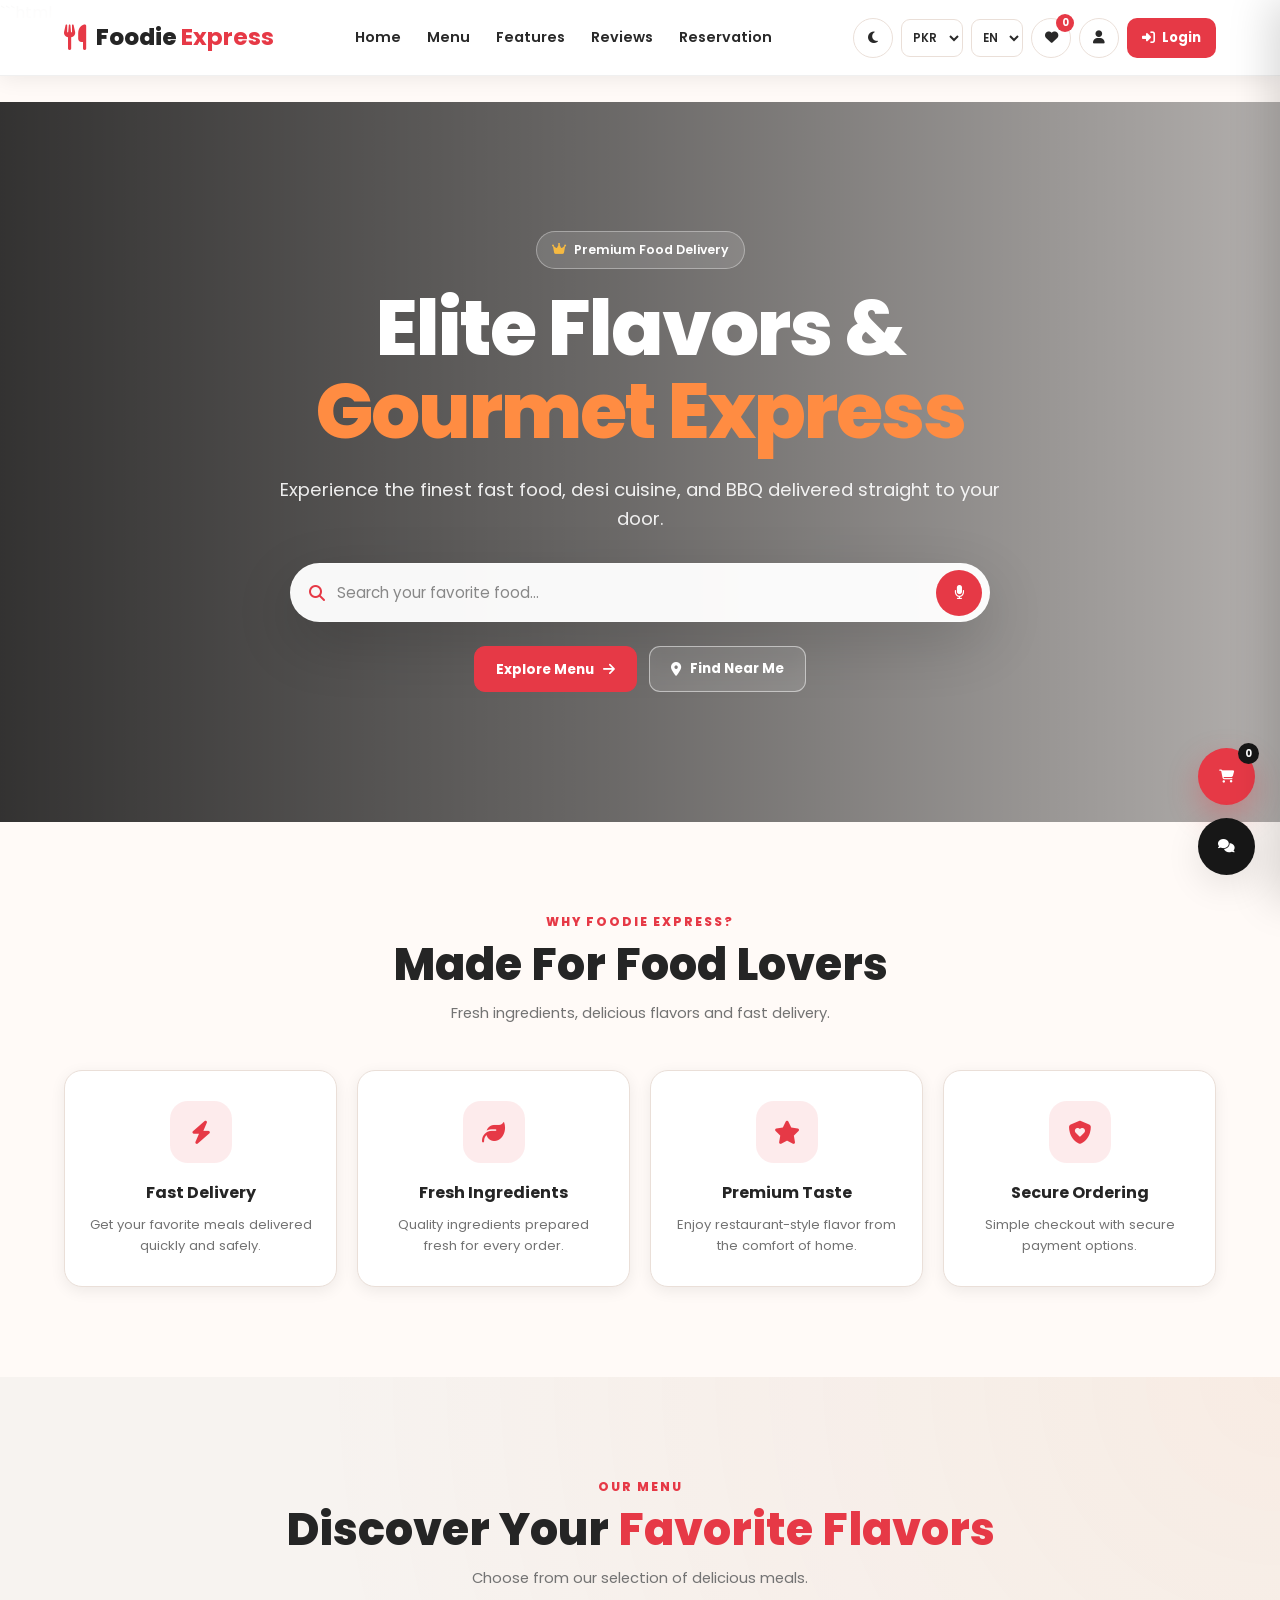
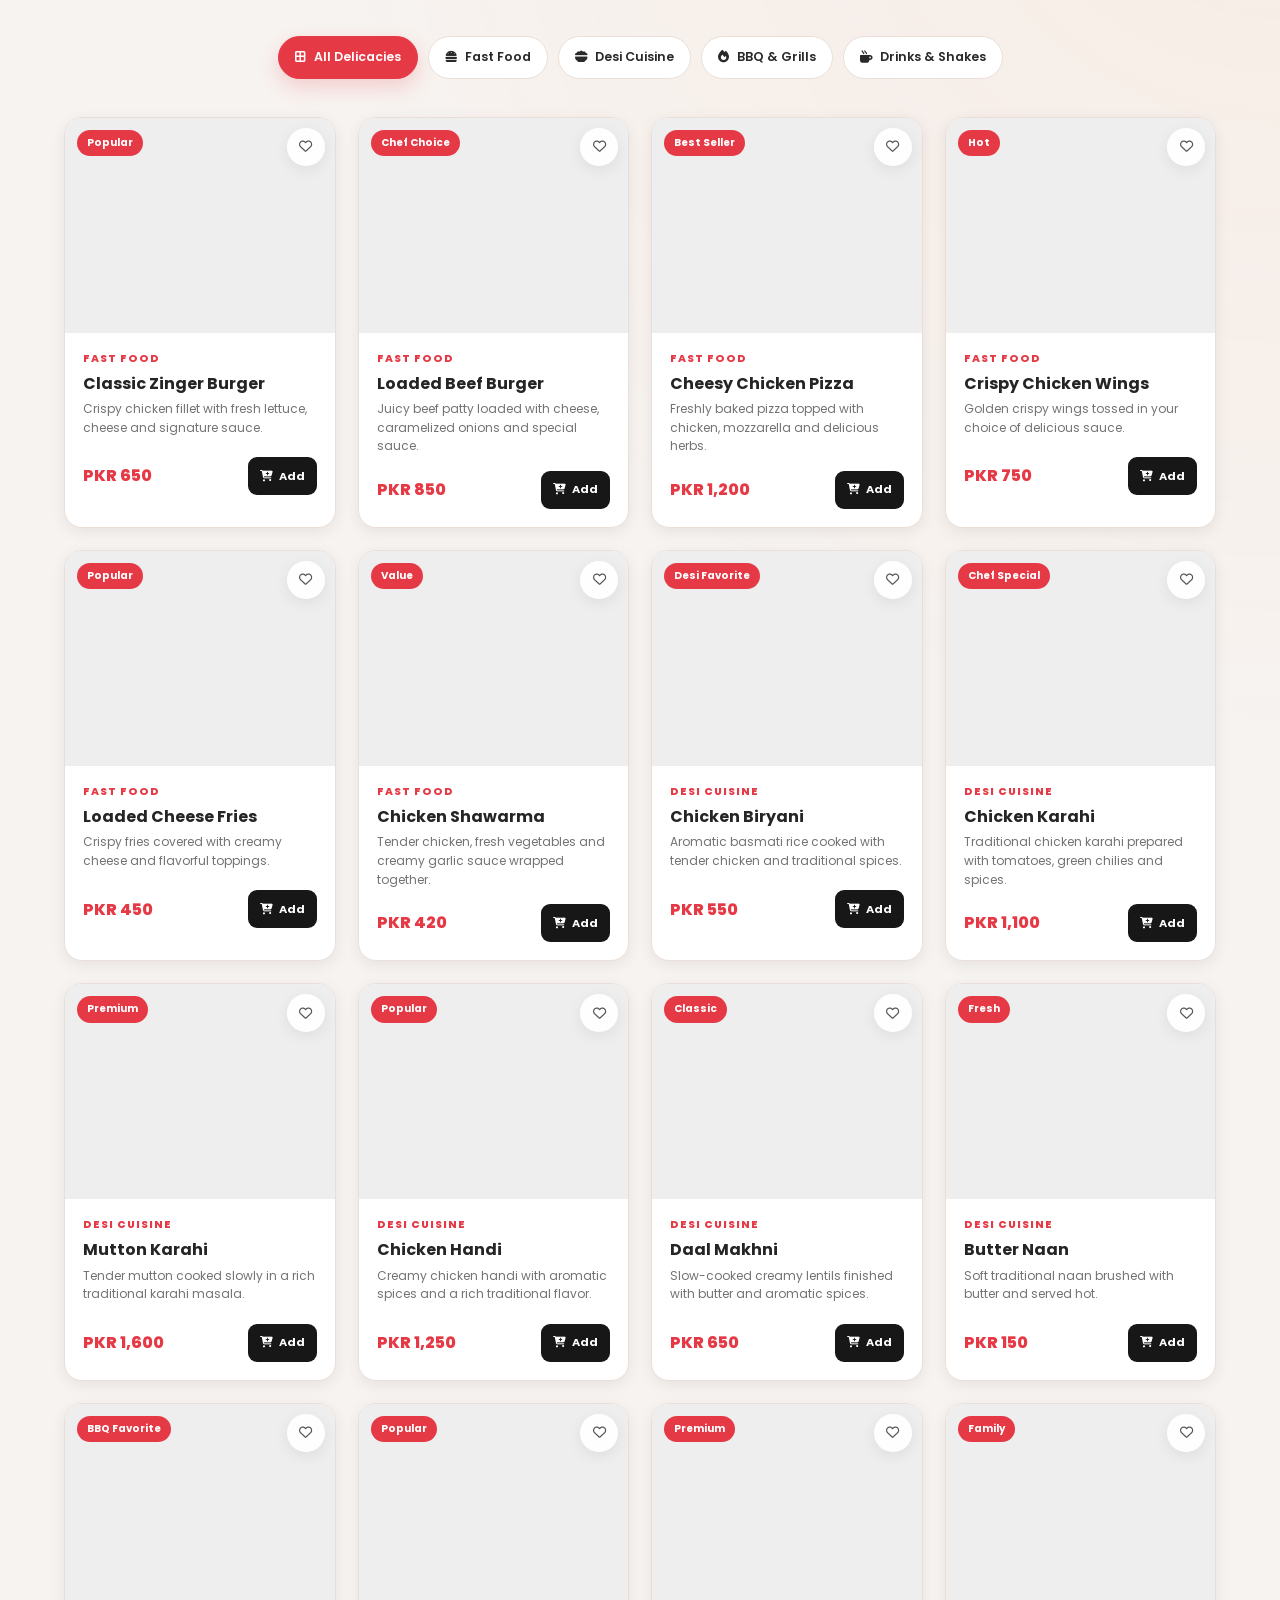
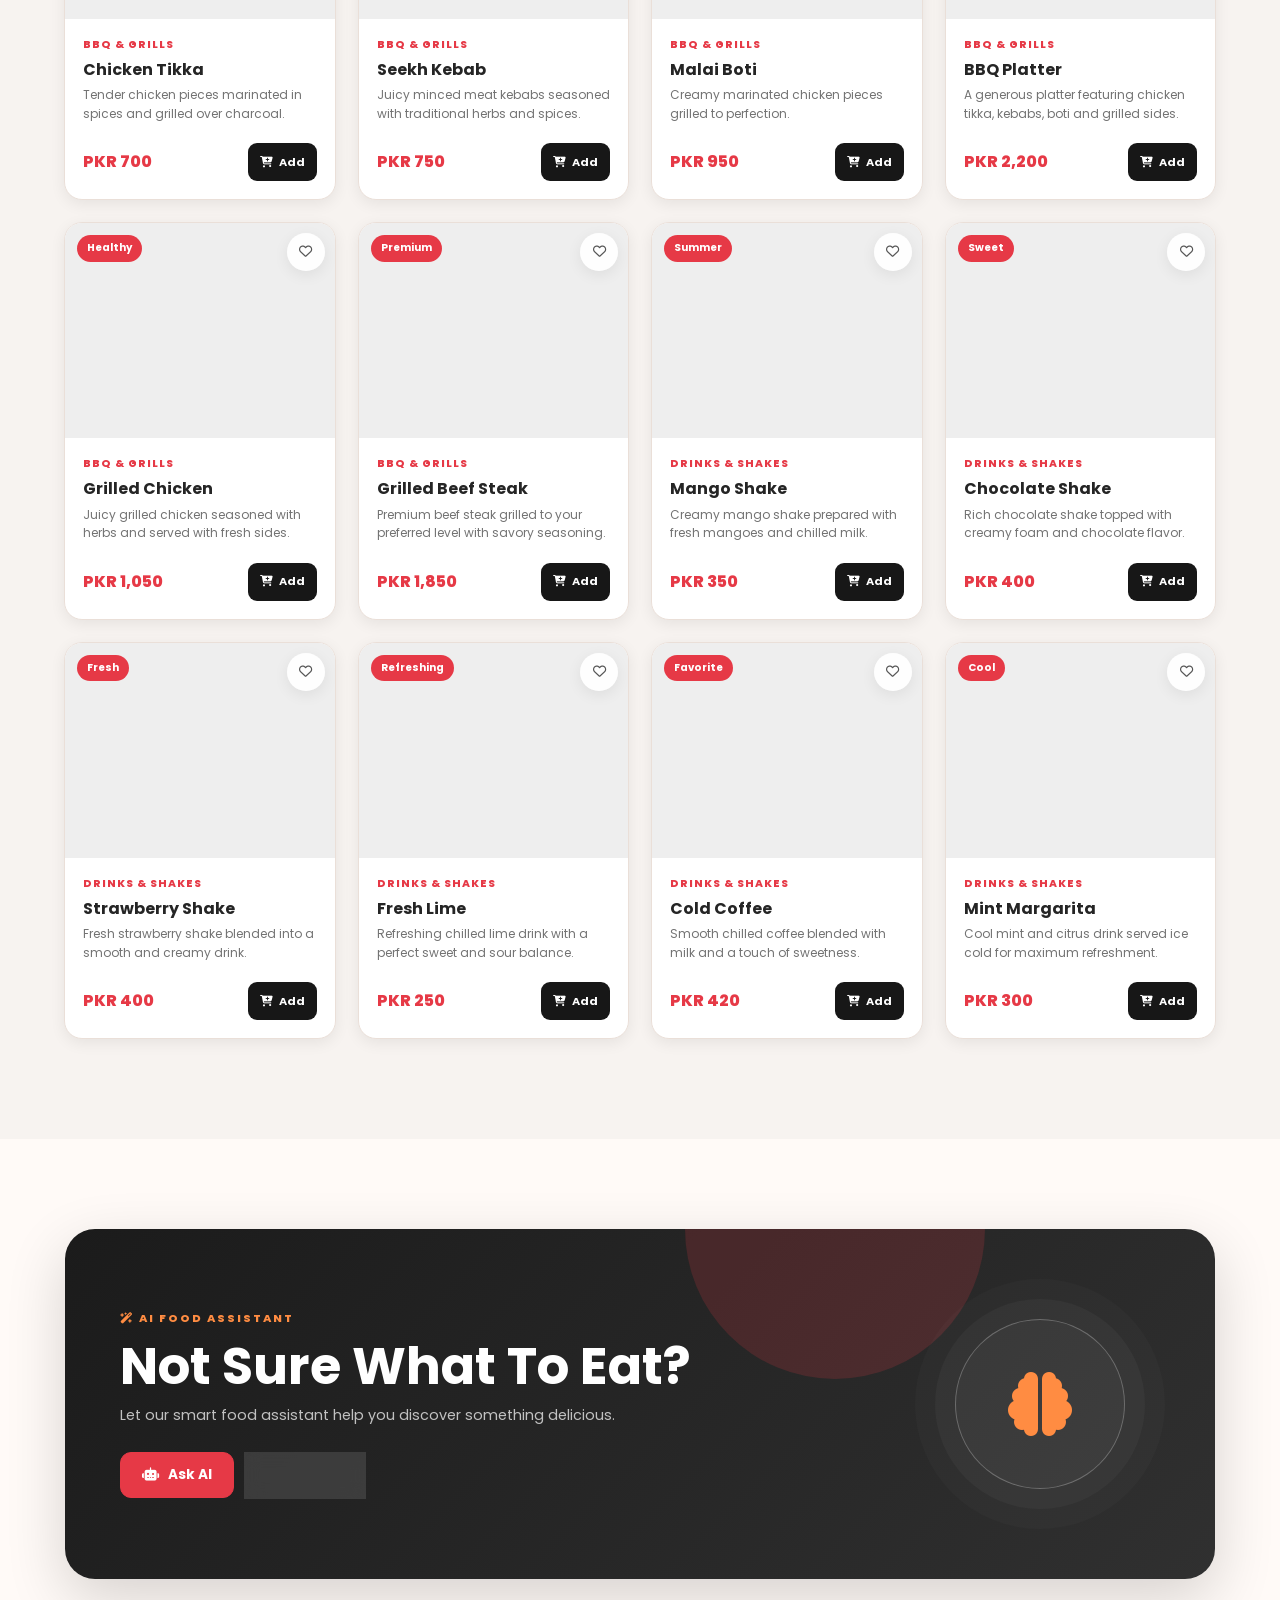
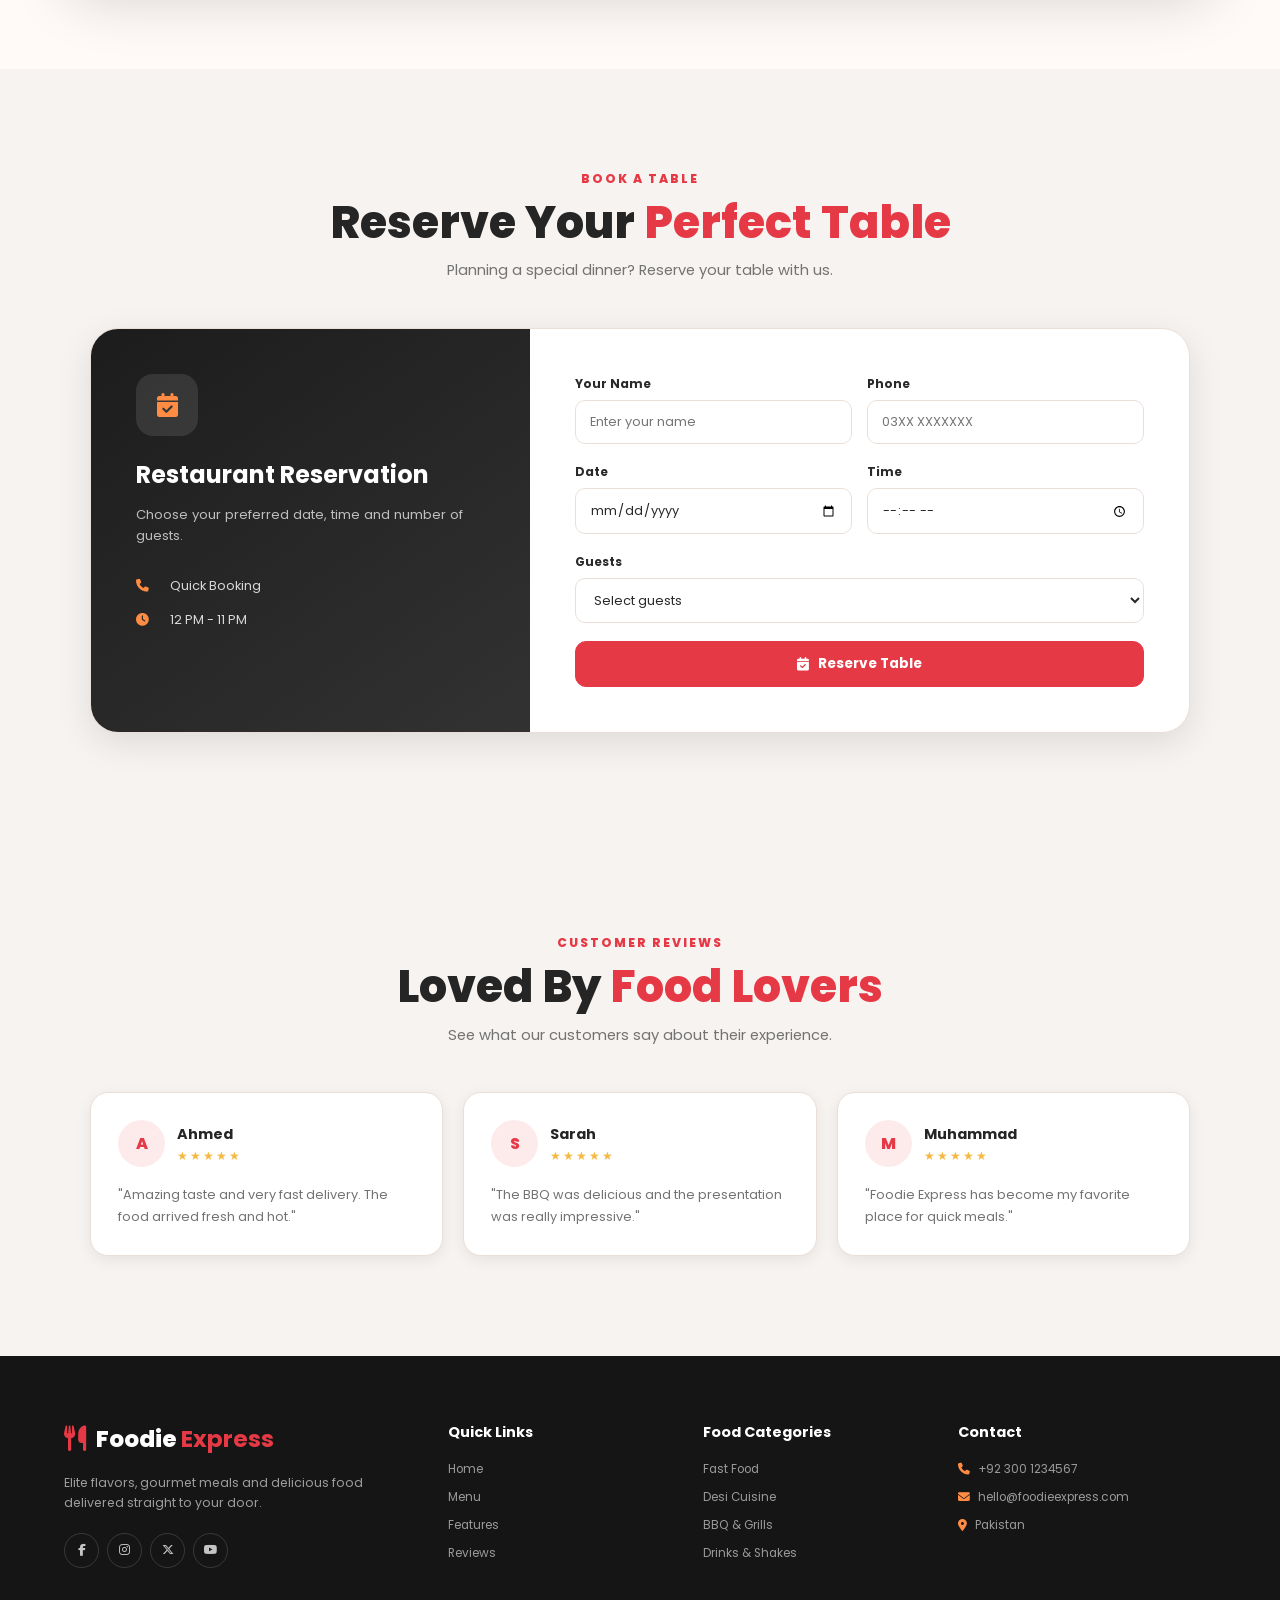
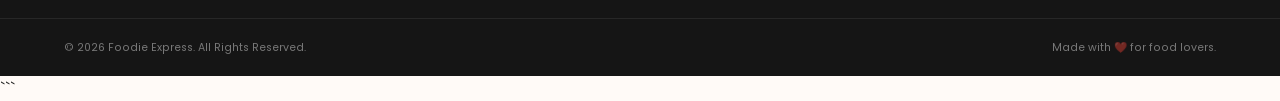
==== commit 62e979cb: "Update the word 'Hello' to 'Goodbye'" ====
--- a/index.html
+++ b/index.html
@@ -1,3 +1,4 @@
+```html
 <!DOCTYPE html>
 <html lang="en" id="html-root" data-theme="light">
 
@@ -33,12 +34,18 @@
     ========================================================== -->
     <header class="navbar">
 
-        <div class="logo" onclick="window.scrollTo({top: 0, behavior: 'smooth'})">
+        <div class="logo"
+            onclick="window.scrollTo({ top: 0, behavior: 'smooth' })"
+            role="button"
+            tabindex="0"
+            aria-label="Go to top">
+
             <i class="fa-solid fa-utensils"></i>
             <span>Foodie <b>Express</b></span>
-        </div>
-
-        <nav class="nav-links">
+
+        </div>
+
+        <nav class="nav-links" aria-label="Main Navigation">
             <a href="#home">Home</a>
             <a href="#menu">Menu</a>
             <a href="#features">Features</a>
@@ -50,11 +57,15 @@
 
             <!-- Dark Mode -->
             <button
+                type="button"
                 class="icon-btn"
                 id="dark-mode-btn"
                 onclick="toggleDarkMode()"
-                title="Toggle Dark Mode">
+                title="Toggle Dark Mode"
+                aria-label="Toggle Dark Mode">
+
                 <i class="fa-solid fa-moon"></i>
+
             </button>
 
             <!-- Currency -->
@@ -62,11 +73,14 @@
                 id="currency-selector"
                 class="small-select"
                 onchange="changeCurrency(this.value)"
-                title="Currency">
+                title="Currency"
+                aria-label="Select Currency">
+
                 <option value="PKR">PKR</option>
                 <option value="USD">USD</option>
                 <option value="GBP">GBP</option>
                 <option value="AED">AED</option>
+
             </select>
 
             <!-- Language -->
@@ -74,34 +88,48 @@
                 id="language-selector"
                 class="small-select"
                 onchange="changeLanguage(this.value)"
-                title="Language">
+                title="Language"
+                aria-label="Select Language">
+
                 <option value="en">EN</option>
                 <option value="ur">UR</option>
+
             </select>
 
             <!-- Wishlist -->
             <button
+                type="button"
                 class="icon-btn badge-btn"
                 onclick="toggleWishlistModal()"
-                title="Wishlist">
+                title="Wishlist"
+                aria-label="Open Wishlist">
+
                 <i class="fa-solid fa-heart"></i>
                 <span id="wishlist-count" class="badge">0</span>
+
             </button>
 
             <!-- Dashboard -->
             <button
+                type="button"
                 class="icon-btn"
                 onclick="openDashboardModal()"
-                title="Dashboard">
+                title="Dashboard"
+                aria-label="Open Dashboard">
+
                 <i class="fa-solid fa-user"></i>
+
             </button>
 
             <!-- Login -->
             <button
+                type="button"
                 class="login-btn"
                 onclick="openAuthModal()">
+
                 <i class="fa-solid fa-right-to-bracket"></i>
                 Login
+
             </button>
 
         </div>
@@ -110,15 +138,17 @@
 
 
     <!-- =========================================================
-         HOME / HERO
+         MAIN CONTENT
     ========================================================== -->
     <main>
 
+        <!-- =====================================================
+             HOME / HERO
+        ====================================================== -->
         <section id="home" class="hero">
 
-            <div class="hero-image"></div>
-
-            <div class="hero-overlay"></div>
+            <div class="hero-image" aria-hidden="true"></div>
+            <div class="hero-overlay" aria-hidden="true"></div>
 
             <div class="hero-content">
 
@@ -140,37 +170,47 @@
                 <!-- Search -->
                 <div class="search-box">
 
-                    <i class="fa-solid fa-magnifying-glass"></i>
+                    <i class="fa-solid fa-magnifying-glass"
+                        aria-hidden="true"></i>
 
                     <input
                         type="text"
                         id="search-input"
                         placeholder="Search your favorite food..."
                         autocomplete="off"
-                        oninput="searchMenu(this.value)">
+                        oninput="searchMenu(this.value)"
+                        aria-label="Search food">
 
                     <button
                         type="button"
                         class="voice-search-btn"
                         onclick="startVoiceSearch()"
-                        title="Voice Search">
+                        title="Voice Search"
+                        aria-label="Voice Search">
+
                         <i class="fa-solid fa-microphone"></i>
+
                     </button>
 
                 </div>
 
                 <div class="hero-buttons">
+
                     <a href="#menu" class="primary-btn">
                         Explore Menu
                         <i class="fa-solid fa-arrow-right"></i>
                     </a>
 
                     <button
+                        type="button"
                         class="secondary-btn"
                         onclick="detectUserLocation()">
+
                         <i class="fa-solid fa-location-dot"></i>
                         Find Near Me
+
                     </button>
+
                 </div>
 
             </div>
@@ -184,53 +224,73 @@
         <section id="features" class="features-section">
 
             <div class="section-heading">
+
                 <span>WHY FOODIE EXPRESS?</span>
+
                 <h2>Made For Food Lovers</h2>
+
                 <p>
                     Fresh ingredients, delicious flavors and fast delivery.
                 </p>
+
             </div>
 
             <div class="features-grid">
 
                 <div class="feature-card">
+
                     <div class="feature-icon">
                         <i class="fa-solid fa-bolt"></i>
                     </div>
+
                     <h3>Fast Delivery</h3>
+
                     <p>
                         Get your favorite meals delivered quickly and safely.
                     </p>
+
                 </div>
 
                 <div class="feature-card">
+
                     <div class="feature-icon">
                         <i class="fa-solid fa-leaf"></i>
                     </div>
+
                     <h3>Fresh Ingredients</h3>
+
                     <p>
                         Quality ingredients prepared fresh for every order.
                     </p>
+
                 </div>
 
                 <div class="feature-card">
+
                     <div class="feature-icon">
                         <i class="fa-solid fa-star"></i>
                     </div>
+
                     <h3>Premium Taste</h3>
+
                     <p>
                         Enjoy restaurant-style flavor from the comfort of home.
                     </p>
+
                 </div>
 
                 <div class="feature-card">
+
                     <div class="feature-icon">
                         <i class="fa-solid fa-shield-heart"></i>
                     </div>
+
                     <h3>Secure Ordering</h3>
+
                     <p>
                         Simple checkout with secure payment options.
                     </p>
+
                 </div>
 
             </div>
@@ -258,54 +318,67 @@
 
             </div>
 
-
             <!-- Category Buttons -->
             <div class="filter-buttons">
 
                 <button
+                    type="button"
                     class="filter-btn active"
                     onclick="filterMenu('All', this)">
+
                     <i class="fa-solid fa-border-all"></i>
                     All Delicacies
+
                 </button>
 
                 <button
+                    type="button"
                     class="filter-btn"
                     onclick="filterMenu('Fast Food', this)">
+
                     <i class="fa-solid fa-burger"></i>
                     Fast Food
+
                 </button>
 
                 <button
+                    type="button"
                     class="filter-btn"
                     onclick="filterMenu('Desi Cuisine', this)">
+
                     <i class="fa-solid fa-bowl-food"></i>
                     Desi Cuisine
+
                 </button>
 
                 <button
+                    type="button"
                     class="filter-btn"
                     onclick="filterMenu('BBQ & Grills', this)">
+
                     <i class="fa-solid fa-fire"></i>
                     BBQ &amp; Grills
+
                 </button>
 
                 <button
+                    type="button"
                     class="filter-btn"
                     onclick="filterMenu('Drinks & Shakes', this)">
+
                     <i class="fa-solid fa-mug-hot"></i>
                     Drinks &amp; Shakes
+
                 </button>
 
             </div>
-
 
             <!-- Food Cards -->
             <div
                 id="menu-container"
-                class="menu-grid">
-            </div>
-
+                class="menu-grid"
+                aria-live="polite">
+            </div>
 
             <!-- No Results -->
             <div
@@ -323,9 +396,12 @@
                 </p>
 
                 <button
+                    type="button"
                     class="primary-btn"
                     onclick="document.getElementById('search-input').value=''; searchMenu('');">
+
                     Show All Food
+
                 </button>
 
             </div>
@@ -343,8 +419,10 @@
                 <div class="ai-content">
 
                     <span class="ai-label">
+
                         <i class="fa-solid fa-wand-magic-sparkles"></i>
                         AI FOOD ASSISTANT
+
                     </span>
 
                     <h2>
@@ -359,17 +437,23 @@
                     <div class="ai-buttons">
 
                         <button
+                            type="button"
                             class="primary-btn"
                             onclick="startAICallSimulation()">
+
                             <i class="fa-solid fa-robot"></i>
                             Ask AI
+
                         </button>
 
                         <button
+                            type="button"
                             class="secondary-btn"
                             onclick="startAIVoiceInput()">
+
                             <i class="fa-solid fa-microphone"></i>
                             AI Voice
+
                         </button>
 
                     </div>
@@ -377,9 +461,11 @@
                 </div>
 
                 <div class="ai-visual">
+
                     <div class="ai-circle">
                         <i class="fa-solid fa-brain"></i>
                     </div>
+
                 </div>
 
             </div>
@@ -422,6 +508,7 @@
                     </p>
 
                     <div class="reservation-contact">
+
                         <div>
                             <i class="fa-solid fa-phone"></i>
                             <span>Quick Booking</span>
@@ -431,6 +518,7 @@
                             <i class="fa-solid fa-clock"></i>
                             <span>12 PM - 11 PM</span>
                         </div>
+
                     </div>
 
                 </div>
@@ -442,6 +530,7 @@
                     <div class="form-row">
 
                         <div class="form-group">
+
                             <label for="reservation-name">
                                 Your Name
                             </label>
@@ -449,11 +538,15 @@
                             <input
                                 type="text"
                                 id="reservation-name"
+                                name="name"
                                 placeholder="Enter your name"
+                                autocomplete="name"
                                 required>
+
                         </div>
 
                         <div class="form-group">
+
                             <label for="reservation-phone">
                                 Phone
                             </label>
@@ -461,8 +554,11 @@
                             <input
                                 type="tel"
                                 id="reservation-phone"
+                                name="phone"
                                 placeholder="03XX XXXXXXX"
+                                autocomplete="tel"
                                 required>
+
                         </div>
 
                     </div>
@@ -470,6 +566,7 @@
                     <div class="form-row">
 
                         <div class="form-group">
+
                             <label for="reservation-date">
                                 Date
                             </label>
@@ -477,10 +574,13 @@
                             <input
                                 type="date"
                                 id="reservation-date"
+                                name="date"
                                 required>
+
                         </div>
 
                         <div class="form-group">
+
                             <label for="reservation-time">
                                 Time
                             </label>
@@ -488,7 +588,9 @@
                             <input
                                 type="time"
                                 id="reservation-time"
+                                name="time"
                                 required>
+
                         </div>
 
                     </div>
@@ -499,8 +601,15 @@
                             Guests
                         </label>
 
-                        <select id="reservation-guests" required>
-                            <option value="">Select guests</option>
+                        <select
+                            id="reservation-guests"
+                            name="guests"
+                            required>
+
+                            <option value="">
+                                Select guests
+                            </option>
+
                             <option value="1">1 Guest</option>
                             <option value="2">2 Guests</option>
                             <option value="3">3 Guests</option>
@@ -509,6 +618,7 @@
                             <option value="6">6 Guests</option>
                             <option value="7">7 Guests</option>
                             <option value="8">8+ Guests</option>
+
                         </select>
 
                     </div>
@@ -516,8 +626,10 @@
                     <button
                         type="submit"
                         class="primary-btn full-btn">
+
                         <i class="fa-solid fa-calendar-check"></i>
                         Reserve Table
+
                     </button>
 
                 </form>
@@ -635,17 +747,21 @@
                 <article class="review-card">
 
                     <div class="review-top">
+
                         <div class="review-avatar">
                             A
                         </div>
 
                         <div>
+
                             <h4>Ahmed</h4>
 
-                            <div class="stars">
+                            <div class="stars" aria-label="5 out of 5 stars">
                                 ★★★★★
                             </div>
+
                         </div>
+
                     </div>
 
                     <p>
@@ -655,7 +771,6 @@
 
                 </article>
 
-
                 <article class="review-card">
 
                     <div class="review-top">
@@ -665,11 +780,13 @@
                         </div>
 
                         <div>
+
                             <h4>Sarah</h4>
 
-                            <div class="stars">
+                            <div class="stars" aria-label="5 out of 5 stars">
                                 ★★★★★
                             </div>
+
                         </div>
 
                     </div>
@@ -681,7 +798,6 @@
 
                 </article>
 
-
                 <article class="review-card">
 
                     <div class="review-top">
@@ -691,11 +807,13 @@
                         </div>
 
                         <div>
+
                             <h4>Muhammad</h4>
 
-                            <div class="stars">
+                            <div class="stars" aria-label="5 out of 5 stars">
                                 ★★★★★
                             </div>
+
                         </div>
 
                     </div>
@@ -718,9 +836,11 @@
          FLOATING CART
     ========================================================== -->
     <button
+        type="button"
         class="floating-cart"
         onclick="toggleCart()"
-        title="Open Cart">
+        title="Open Cart"
+        aria-label="Open Cart">
 
         <i class="fa-solid fa-cart-shopping"></i>
 
@@ -736,7 +856,9 @@
     ========================================================== -->
     <div
         id="chat-window"
-        class="chat-window hidden">
+        class="chat-window hidden"
+        role="dialog"
+        aria-label="Foodie Assistant">
 
         <div class="chat-header">
 
@@ -746,16 +868,21 @@
             </div>
 
             <button
+                type="button"
                 onclick="toggleChatbot()"
-                class="chat-close">
+                class="chat-close"
+                aria-label="Close Chatbot">
+
                 <i class="fa-solid fa-xmark"></i>
+
             </button>
 
         </div>
 
         <div
             id="chat-messages"
-            class="chat-messages">
+            class="chat-messages"
+            aria-live="polite">
 
             <div class="chat-msg bot">
                 Hi! 👋 How can I help you today?
@@ -769,12 +896,18 @@
                 type="text"
                 id="chat-input"
                 placeholder="Ask about food..."
-                onkeydown="handleChatKeyPress(event)">
+                autocomplete="off"
+                onkeydown="handleChatKeyPress(event)"
+                aria-label="Chat message">
 
             <button
+                type="button"
                 onclick="sendChatMessage()"
-                title="Send">
+                title="Send"
+                aria-label="Send message">
+
                 <i class="fa-solid fa-paper-plane"></i>
+
             </button>
 
         </div>
@@ -784,9 +917,11 @@
 
     <!-- Chatbot Button -->
     <button
+        type="button"
         class="chatbot-btn"
         onclick="toggleChatbot()"
-        title="Foodie Assistant">
+        title="Foodie Assistant"
+        aria-label="Open Foodie Assistant">
 
         <i class="fa-solid fa-comments"></i>
 
@@ -798,7 +933,8 @@
     ========================================================== -->
     <aside
         id="cart-sidebar"
-        class="cart-sidebar">
+        class="cart-sidebar"
+        aria-label="Shopping Cart">
 
         <div class="sidebar-header">
 
@@ -808,21 +944,30 @@
             </div>
 
             <button
+                type="button"
                 onclick="toggleCart()"
-                class="close-btn">
+                class="close-btn"
+                aria-label="Close Cart">
+
                 <i class="fa-solid fa-xmark"></i>
+
             </button>
 
         </div>
 
         <div
             id="cart-items"
-            class="cart-items">
+            class="cart-items"
+            aria-live="polite">
 
             <div class="empty-cart">
+
                 <i class="fa-solid fa-basket-shopping"></i>
+
                 <h3>Your cart is empty</h3>
+
                 <p>Add something delicious!</p>
+
             </div>
 
         </div>
@@ -834,34 +979,48 @@
                 <input
                     type="text"
                     id="coupon-input"
-                    placeholder="Promo code">
+                    placeholder="Promo code"
+                    autocomplete="off"
+                    aria-label="Promo code">
 
                 <button
+                    type="button"
                     onclick="applyCoupon()">
+
                     Apply
+
                 </button>
 
             </div>
 
             <div class="discount-row">
+
                 <span>Discount</span>
+
                 <strong id="cart-discount">
                     0
                 </strong>
+
             </div>
 
             <div class="total-row">
+
                 <span>Total</span>
+
                 <strong id="cart-total">
                     PKR 0
                 </strong>
+
             </div>
 
             <button
+                type="button"
                 class="checkout-btn"
                 onclick="checkout()">
+
                 <i class="fa-solid fa-credit-card"></i>
                 Proceed to Checkout
+
             </button>
 
         </div>
@@ -874,23 +1033,35 @@
     ========================================================== -->
     <div
         id="wishlist-modal"
-        class="modal hidden">
-
-        <div class="modal-overlay" onclick="toggleWishlistModal()"></div>
+        class="modal hidden"
+        role="dialog"
+        aria-modal="true"
+        aria-labelledby="wishlist-title">
+
+        <div
+            class="modal-overlay"
+            onclick="toggleWishlistModal()">
+        </div>
 
         <div class="modal-content">
 
             <div class="modal-header">
 
-                <h2>
+                <h2 id="wishlist-title">
+
                     <i class="fa-solid fa-heart"></i>
                     My Wishlist
+
                 </h2>
 
                 <button
+                    type="button"
                     onclick="toggleWishlistModal()"
-                    class="close-btn">
+                    class="close-btn"
+                    aria-label="Close Wishlist">
+
                     <i class="fa-solid fa-xmark"></i>
+
                 </button>
 
             </div>
@@ -900,9 +1071,13 @@
                 class="wishlist-items">
 
                 <div class="empty-state">
+
                     <i class="fa-regular fa-heart"></i>
+
                     <h3>Your wishlist is empty</h3>
+
                     <p>Add your favorite dishes here.</p>
+
                 </div>
 
             </div>
@@ -917,7 +1092,10 @@
     ========================================================== -->
     <div
         id="checkout-modal"
-        class="modal hidden">
+        class="modal hidden"
+        role="dialog"
+        aria-modal="true"
+        aria-labelledby="checkout-title">
 
         <div
             class="modal-overlay"
@@ -928,15 +1106,21 @@
 
             <div class="modal-header">
 
-                <h2>
+                <h2 id="checkout-title">
+
                     <i class="fa-solid fa-bag-shopping"></i>
                     Checkout
+
                 </h2>
 
                 <button
+                    type="button"
                     onclick="closeCheckoutModal()"
-                    class="close-btn">
+                    class="close-btn"
+                    aria-label="Close Checkout">
+
                     <i class="fa-solid fa-xmark"></i>
+
                 </button>
 
             </div>
@@ -954,11 +1138,12 @@
                     <input
                         type="text"
                         id="cust-name"
+                        name="name"
                         placeholder="Enter your full name"
+                        autocomplete="name"
                         required>
 
                 </div>
-
 
                 <div class="form-group">
 
@@ -969,11 +1154,12 @@
                     <input
                         type="tel"
                         id="cust-phone"
+                        name="phone"
                         placeholder="03XX XXXXXXX"
+                        autocomplete="tel"
                         required>
 
                 </div>
-
 
                 <div class="form-group">
 
@@ -983,12 +1169,13 @@
 
                     <textarea
                         id="cust-address"
+                        name="address"
                         rows="3"
                         placeholder="Enter your complete address"
+                        autocomplete="street-address"
                         required></textarea>
 
                 </div>
-
 
                 <div class="form-group">
 
@@ -998,6 +1185,7 @@
 
                     <select
                         id="payment-method"
+                        name="paymentMethod"
                         onchange="togglePaymentInfo()"
                         required>
 
@@ -1025,28 +1213,30 @@
 
                 </div>
 
-
                 <div
                     id="online-payment-details"
                     class="payment-details hidden">
 
                     <div class="payment-note">
+
                         <i class="fa-solid fa-lock"></i>
 
                         <span>
                             Secure online payment details will be
                             requested after order confirmation.
                         </span>
-                    </div>
-
-                </div>
-
+
+                    </div>
+
+                </div>
 
                 <button
                     type="submit"
                     class="primary-btn full-btn">
+
                     <i class="fa-solid fa-check"></i>
                     Place Order
+
                 </button>
 
             </form>
@@ -1061,7 +1251,10 @@
     ========================================================== -->
     <div
         id="auth-modal"
-        class="modal hidden">
+        class="modal hidden"
+        role="dialog"
+        aria-modal="true"
+        aria-label="Authentication">
 
         <div
             class="modal-overlay"
@@ -1071,9 +1264,13 @@
         <div class="modal-content auth-modal-content">
 
             <button
+                type="button"
                 onclick="closeAuthModal()"
-                class="close-btn modal-close-top">
+                class="close-btn modal-close-top"
+                aria-label="Close Authentication">
+
                 <i class="fa-solid fa-xmark"></i>
+
             </button>
 
 
@@ -1103,7 +1300,9 @@
                         <input
                             type="email"
                             id="login-email"
+                            name="email"
                             placeholder="Enter your email"
+                            autocomplete="email"
                             required>
 
                     </div>
@@ -1117,7 +1316,9 @@
                         <input
                             type="password"
                             id="login-password"
+                            name="password"
                             placeholder="Enter your password"
+                            autocomplete="current-password"
                             required>
 
                     </div>
@@ -1125,19 +1326,25 @@
                     <button
                         type="submit"
                         class="primary-btn full-btn">
+
                         Login
+
                     </button>
 
                 </form>
 
                 <p class="auth-switch">
+
                     Don't have an account?
 
                     <button
                         type="button"
                         onclick="switchAuthScreen('signup')">
+
                         Create Account
+
                     </button>
+
                 </p>
 
             </div>
@@ -1169,7 +1376,9 @@
                         <input
                             type="text"
                             id="signup-name"
+                            name="name"
                             placeholder="Your name"
+                            autocomplete="name"
                             required>
 
                     </div>
@@ -1183,7 +1392,9 @@
                         <input
                             type="email"
                             id="signup-email"
+                            name="email"
                             placeholder="Your email"
+                            autocomplete="email"
                             required>
 
                     </div>
@@ -1197,7 +1408,9 @@
                         <input
                             type="password"
                             id="signup-password"
+                            name="password"
                             placeholder="Create a password"
+                            autocomplete="new-password"
                             required>
 
                     </div>
@@ -1205,19 +1418,25 @@
                     <button
                         type="submit"
                         class="primary-btn full-btn">
+
                         Create Account
+
                     </button>
 
                 </form>
 
                 <p class="auth-switch">
+
                     Already have an account?
 
                     <button
                         type="button"
                         onclick="switchAuthScreen('login')">
+
                         Login
+
                     </button>
+
                 </p>
 
             </div>
@@ -1232,7 +1451,10 @@
     ========================================================== -->
     <div
         id="dashboard-modal"
-        class="modal hidden">
+        class="modal hidden"
+        role="dialog"
+        aria-modal="true"
+        aria-labelledby="dashboard-title">
 
         <div
             class="modal-overlay"
@@ -1243,19 +1465,24 @@
 
             <div class="modal-header">
 
-                <h2>
+                <h2 id="dashboard-title">
+
                     <i class="fa-solid fa-chart-line"></i>
                     My Dashboard
+
                 </h2>
 
                 <button
+                    type="button"
                     onclick="closeDashboardModal()"
-                    class="close-btn">
+                    class="close-btn"
+                    aria-label="Close Dashboard">
+
                     <i class="fa-solid fa-xmark"></i>
+
                 </button>
 
             </div>
-
 
             <div class="dashboard-user">
 
@@ -1277,7 +1504,6 @@
 
             </div>
 
-
             <div class="dashboard-stats">
 
                 <div class="dashboard-stat">
@@ -1285,11 +1511,13 @@
                     <i class="fa-solid fa-coins"></i>
 
                     <div>
+
                         <span>Loyalty Coins</span>
 
                         <strong id="dash-user-coins">
                             0
                         </strong>
+
                     </div>
 
                 </div>
@@ -1299,17 +1527,18 @@
                     <i class="fa-solid fa-receipt"></i>
 
                     <div>
+
                         <span>Total Orders</span>
 
                         <strong id="dash-total-orders">
                             0
                         </strong>
-                    </div>
-
-                </div>
-
-            </div>
-
+
+                    </div>
+
+                </div>
+
+            </div>
 
             <div class="history-section">
 
@@ -1341,12 +1570,14 @@
 
             </div>
 
-
             <button
+                type="button"
                 class="logout-btn"
                 onclick="handleLogout()">
+
                 <i class="fa-solid fa-right-from-bracket"></i>
                 Logout
+
             </button>
 
         </div>
@@ -1359,7 +1590,10 @@
     ========================================================== -->
     <div
         id="item-detail-modal"
-        class="modal hidden">
+        class="modal hidden"
+        role="dialog"
+        aria-modal="true"
+        aria-label="Food Item Details">
 
         <div
             class="modal-overlay"
@@ -1369,9 +1603,13 @@
         <div class="modal-content item-detail-content">
 
             <button
+                type="button"
                 onclick="closeItemDetailModal()"
-                class="close-btn modal-close-top">
+                class="close-btn modal-close-top"
+                aria-label="Close Item Details">
+
                 <i class="fa-solid fa-xmark"></i>
+
             </button>
 
             <div id="item-detail-body"></div>
@@ -1386,7 +1624,9 @@
     ========================================================== -->
     <div
         id="toast-container"
-        class="toast-container">
+        class="toast-container"
+        aria-live="polite"
+        aria-atomic="true">
     </div>
 
 
@@ -1400,8 +1640,10 @@
             <div class="footer-brand">
 
                 <div class="logo footer-logo">
+
                     <i class="fa-solid fa-utensils"></i>
                     <span>Foodie <b>Express</b></span>
+
                 </div>
 
                 <p>
@@ -1411,26 +1653,33 @@
 
                 <div class="social-links">
 
-                    <a href="#" aria-label="Facebook">
+                    <a href="#"
+                        aria-label="Facebook"
+                        onclick="return false;">
                         <i class="fa-brands fa-facebook-f"></i>
                     </a>
 
-                    <a href="#" aria-label="Instagram">
+                    <a href="#"
+                        aria-label="Instagram"
+                        onclick="return false;">
                         <i class="fa-brands fa-instagram"></i>
                     </a>
 
-                    <a href="#" aria-label="Twitter">
+                    <a href="#"
+                        aria-label="Twitter"
+                        onclick="return false;">
                         <i class="fa-brands fa-x-twitter"></i>
                     </a>
 
-                    <a href="#" aria-label="YouTube">
+                    <a href="#"
+                        aria-label="YouTube"
+                        onclick="return false;">
                         <i class="fa-brands fa-youtube"></i>
                     </a>
 
                 </div>
 
             </div>
-
 
             <div class="footer-column">
 
@@ -1443,29 +1692,43 @@
 
             </div>
 
-
             <div class="footer-column">
 
                 <h3>Food Categories</h3>
 
-                <a href="#menu" onclick="filterMenu('Fast Food')">
+                <a
+                    href="#menu"
+                    onclick="filterMenu('Fast Food');">
+
                     Fast Food
+
                 </a>
 
-                <a href="#menu" onclick="filterMenu('Desi Cuisine')">
+                <a
+                    href="#menu"
+                    onclick="filterMenu('Desi Cuisine');">
+
                     Desi Cuisine
+
                 </a>
 
-                <a href="#menu" onclick="filterMenu('BBQ & Grills')">
+                <a
+                    href="#menu"
+                    onclick="filterMenu('BBQ & Grills');">
+
                     BBQ &amp; Grills
+
                 </a>
 
-                <a href="#menu" onclick="filterMenu('Drinks & Shakes')">
+                <a
+                    href="#menu"
+                    onclick="filterMenu('Drinks & Shakes');">
+
                     Drinks &amp; Shakes
+
                 </a>
 
             </div>
-
 
             <div class="footer-column">
 
@@ -1490,7 +1753,6 @@
 
         </div>
 
-
         <div class="footer-bottom">
 
             <p>
@@ -1513,3 +1775,4 @@
 </body>
 
 </html>
+```
--- a/style.css
+++ b/style.css
@@ -1,82 +1,7 @@
 /* =========================================================
-   FOODIE EXPRESS — PREMIUM INTERNATIONAL UI
-   Complete Responsive Stylesheet
-========================================================= */
-
-
-/* =========================================================
-   ROOT VARIABLES
-========================================================= */
-
-:root {
-    --primary: #e63946;
-    --primary-dark: #c92332;
-    --primary-light: #ff5a67;
-
-    --secondary: #ff8c42;
-    --gold: #f5b942;
-    --gold-light: #ffd978;
-
-    --dark: #171717;
-    --dark-2: #242424;
-    --dark-3: #333333;
-
-    --text: #292929;
-    --text-light: #555555;
-    --muted: #737373;
-
-    --white: #ffffff;
-    --cream: #fffaf7;
-    --light: #f7f3f0;
-    --light-2: #f1ebe7;
-
-    --border: #eadfd8;
-    --border-dark: #3a3a3a;
-
-    --success: #2e9d61;
-    --danger: #d62828;
-    --warning: #e09b19;
-
-    --shadow-xs: 0 2px 8px rgba(30, 20, 15, 0.06);
-    --shadow-sm: 0 8px 24px rgba(30, 20, 15, 0.08);
-    --shadow-md: 0 15px 40px rgba(30, 20, 15, 0.12);
-    --shadow-lg: 0 25px 70px rgba(30, 20, 15, 0.16);
-
-    --radius-sm: 10px;
-    --radius-md: 16px;
-    --radius-lg: 24px;
-    --radius-xl: 32px;
-
-    --transition: 0.25s ease;
-
-    --header-height: 78px;
-    --container: 1240px;
-}
-
-
-/* =========================================================
-   DARK MODE VARIABLES
-========================================================= */
-
-html[data-theme="dark"] {
-    --text: #f7f7f7;
-    --text-light: #d1d1d1;
-    --muted: #a5a5a5;
-
-    --white: #202020;
-    --cream: #181818;
-    --light: #121212;
-    --light-2: #242424;
-
-    --border: #383838;
-    --border-dark: #4a4a4a;
-
-    --shadow-xs: 0 2px 8px rgba(0, 0, 0, 0.18);
-    --shadow-sm: 0 8px 24px rgba(0, 0, 0, 0.25);
-    --shadow-md: 0 15px 40px rgba(0, 0, 0, 0.32);
-    --shadow-lg: 0 25px 70px rgba(0, 0, 0, 0.45);
-}
-
+   FOODIE EXPRESS
+   COMPLETE STYLE SHEET
+========================================================= */
 
 /* =========================================================
    RESET
@@ -88,390 +13,152 @@
     box-sizing: border-box;
 }
 
-
 html {
     scroll-behavior: smooth;
     scroll-padding-top: 90px;
 }
 
-
 body {
-    min-height: 100vh;
     font-family: "Poppins", sans-serif;
-    background: var(--cream);
-    color: var(--text);
+    background: #fffaf7;
+    color: #252525;
     line-height: 1.6;
     overflow-x: hidden;
     transition:
-        background var(--transition),
-        color var(--transition);
-}
-
-
-body.no-scroll {
-    overflow: hidden;
-}
-
+        background 0.3s ease,
+        color 0.3s ease;
+}
+
+button,
+input,
+select,
+textarea {
+    font-family: inherit;
+}
+
+button {
+    cursor: pointer;
+}
+
+a {
+    text-decoration: none;
+    color: inherit;
+}
 
 img {
     max-width: 100%;
     display: block;
 }
 
-
-button,
-input,
-textarea,
-select {
-    font: inherit;
-}
-
-
-button {
-    border: 0;
-    cursor: pointer;
-}
-
-
-a {
-    color: inherit;
-    text-decoration: none;
-}
-
-
-ul,
-ol {
-    list-style: none;
-}
-
-
-::selection {
-    background: var(--primary);
-    color: #ffffff;
-}
-
-
-/* =========================================================
-   ACCESSIBILITY
-========================================================= */
-
-button:focus-visible,
-a:focus-visible,
-input:focus-visible,
-textarea:focus-visible,
-select:focus-visible {
-    outline: 3px solid rgba(230, 57, 70, 0.28);
-    outline-offset: 3px;
-}
-
-
-/* =========================================================
-   SCROLLBAR
-========================================================= */
-
-::-webkit-scrollbar {
-    width: 10px;
-}
-
-
-::-webkit-scrollbar-track {
-    background: var(--light);
-}
-
-
-::-webkit-scrollbar-thumb {
-    background: linear-gradient(
-        180deg,
-        var(--primary),
-        var(--secondary)
-    );
-    border-radius: 50px;
-}
-
-
-::-webkit-scrollbar-thumb:hover {
-    background: var(--primary-dark);
-}
-
-
-/* =========================================================
-   COMMON CONTAINER
-========================================================= */
-
-.section-heading {
-    max-width: 760px;
-    margin: 0 auto 52px;
-    text-align: center;
-}
-
-
-.section-heading > span {
-    display: inline-flex;
-    align-items: center;
-    justify-content: center;
-    gap: 8px;
-
-    margin-bottom: 12px;
-
-    color: var(--primary);
-
-    font-size: 0.78rem;
-    font-weight: 800;
-    letter-spacing: 2px;
-}
-
-
-.section-heading h2 {
-    color: var(--text);
-    font-size: clamp(2rem, 4vw, 3.25rem);
-    line-height: 1.15;
-    font-weight: 800;
-    letter-spacing: -1px;
-}
-
-
-.section-heading h2 span {
-    color: var(--primary);
-}
-
-
-.section-heading p {
-    max-width: 650px;
-    margin: 16px auto 0;
-
-    color: var(--muted);
-    font-size: 0.98rem;
-}
-
-
-/* =========================================================
-   BUTTONS
-========================================================= */
-
-.primary-btn,
-.secondary-btn,
-.checkout-btn,
-.place-order-btn,
-.login-btn {
-    display: inline-flex;
-    align-items: center;
-    justify-content: center;
-    gap: 10px;
-
-    min-height: 48px;
-    padding: 0 20px;
-
-    border-radius: 14px;
-
-    font-weight: 700;
-    transition:
-        transform var(--transition),
-        box-shadow var(--transition),
-        background var(--transition),
-        color var(--transition);
-}
-
-
-.primary-btn {
-    color: #ffffff;
-    background: linear-gradient(
-        135deg,
-        var(--primary),
-        var(--primary-dark)
-    );
-
-    box-shadow:
-        0 10px 25px rgba(230, 57, 70, 0.24);
-}
-
-
-.primary-btn:hover {
-    transform: translateY(-2px);
-
-    box-shadow:
-        0 15px 32px rgba(230, 57, 70, 0.32);
-}
-
-
-.secondary-btn {
-    color: var(--text);
-    background: rgba(255, 255, 255, 0.88);
-    border: 1px solid rgba(255, 255, 255, 0.7);
-
-    box-shadow: var(--shadow-sm);
-}
-
-
-.secondary-btn:hover {
-    transform: translateY(-2px);
-    background: #ffffff;
-}
-
-
-.full-btn {
-    width: 100%;
-}
-
-
 .hidden {
     display: none !important;
 }
 
 
 /* =========================================================
-   PAGE LOADER
-========================================================= */
-
-.page-loader {
-    position: fixed;
-    inset: 0;
-    z-index: 99999;
-
-    display: flex;
-    align-items: center;
-    justify-content: center;
-
-    background:
-        radial-gradient(
-            circle at center,
-            rgba(230, 57, 70, 0.08),
-            transparent 42%
-        ),
-        var(--cream);
-
-    transition:
-        opacity 0.45s ease,
-        visibility 0.45s ease;
-}
-
-
-.page-loader.hidden {
-    opacity: 0;
-    visibility: hidden;
-}
-
-
-.loader-content {
-    display: flex;
-    flex-direction: column;
-    align-items: center;
-    gap: 16px;
-
-    text-align: center;
-}
-
-
-.loader-logo {
-    width: 76px;
-    height: 76px;
-
-    display: grid;
-    place-items: center;
-
-    color: #ffffff;
-    font-size: 1.8rem;
-
-    background: linear-gradient(
-        135deg,
-        var(--primary),
-        var(--secondary)
-    );
-
-    border-radius: 24px;
-
-    box-shadow:
-        0 18px 45px rgba(230, 57, 70, 0.25);
-}
-
-
-.loader-spinner {
-    width: 30px;
-    height: 30px;
-
-    border: 3px solid var(--border);
-    border-top-color: var(--primary);
-
-    border-radius: 50%;
-
-    animation: loaderSpin 0.8s linear infinite;
-}
-
-
-.loader-content p {
-    color: var(--muted);
-    font-size: 0.88rem;
-}
-
-
-@keyframes loaderSpin {
-    to {
-        transform: rotate(360deg);
-    }
-}
-
-
-/* =========================================================
-   TOAST
-========================================================= */
-
-.toast-container {
-    position: fixed;
-    top: 95px;
-    right: 22px;
-    z-index: 99998;
-
-    display: flex;
-    flex-direction: column;
-    gap: 10px;
-
-    width: min(380px, calc(100vw - 30px));
-}
-
-
-.toast {
-    display: flex;
-    align-items: center;
-    gap: 12px;
-
-    padding: 15px 18px;
-
-    color: var(--text);
-
-    background: var(--white);
-    border: 1px solid var(--border);
-    border-radius: 15px;
-
-    box-shadow: var(--shadow-lg);
-
-    animation:
-        toastIn 0.3s ease,
-        toastOut 0.35s ease 3.4s forwards;
-}
-
-
-.toast i {
-    color: var(--primary);
-}
-
-
-@keyframes toastIn {
-    from {
-        opacity: 0;
-        transform: translateX(25px);
-    }
-
-    to {
-        opacity: 1;
-        transform: translateX(0);
-    }
-}
-
-
-@keyframes toastOut {
-    to {
-        opacity: 0;
-        transform: translateX(25px);
-    }
+   CSS VARIABLES
+========================================================= */
+
+:root {
+    --primary: #e63946;
+    --primary-dark: #c92332;
+    --secondary: #ff8c42;
+    --gold: #f5b942;
+
+    --dark: #171717;
+    --dark-2: #242424;
+    --dark-3: #333333;
+
+    --text: #292929;
+    --muted: #737373;
+
+    --white: #ffffff;
+    --cream: #fffaf7;
+    --light: #f7f3f0;
+    --border: #eadfd8;
+
+    --success: #2e9d61;
+    --danger: #d62828;
+
+    --shadow-sm:
+        0 4px 15px rgba(0, 0, 0, 0.07);
+
+    --shadow:
+        0 10px 35px rgba(0, 0, 0, 0.10);
+
+    --shadow-lg:
+        0 20px 60px rgba(0, 0, 0, 0.16);
+
+    --radius-sm: 10px;
+    --radius: 18px;
+    --radius-lg: 28px;
+
+    --transition:
+        all 0.3s ease;
+}
+
+
+/* =========================================================
+   DARK MODE
+========================================================= */
+
+html[data-theme="dark"] {
+    --cream: #111111;
+    --light: #1a1a1a;
+    --white: #202020;
+
+    --text: #f4f4f4;
+    --muted: #b7b7b7;
+
+    --border: #333333;
+
+    --dark: #080808;
+    --dark-2: #151515;
+}
+
+html[data-theme="dark"] body {
+    background: #111111;
+    color: #f4f4f4;
+}
+
+html[data-theme="dark"] .navbar {
+    background: rgba(18, 18, 18, 0.97);
+}
+
+html[data-theme="dark"] .feature-card,
+html[data-theme="dark"] .review-card,
+html[data-theme="dark"] .reservation-card,
+html[data-theme="dark"] .modal-content,
+html[data-theme="dark"] .cart-sidebar {
+    background: #1b1b1b;
+    border-color: #333;
+}
+
+html[data-theme="dark"] .filter-btn {
+    background: #1d1d1d;
+    color: #eeeeee;
+    border-color: #333;
+}
+
+html[data-theme="dark"] .filter-btn:hover {
+    border-color: var(--primary);
+}
+
+html[data-theme="dark"] input,
+html[data-theme="dark"] textarea,
+html[data-theme="dark"] select {
+    background: #242424;
+    color: #fff;
+    border-color: #3b3b3b;
+}
+
+html[data-theme="dark"] .menu-card {
+    background: #1b1b1b;
+    border-color: #333;
+}
+
+html[data-theme="dark"] .footer {
+    background: #070707;
 }
 
 
@@ -483,1205 +170,911 @@
     position: fixed;
     top: 0;
     left: 0;
-    right: 0;
-
-    z-index: 9000;
-
-    height: var(--header-height);
-
-    display: flex;
-    align-items: center;
-    gap: 22px;
-
-    padding: 0 clamp(16px, 4vw, 55px);
+    width: 100%;
+    min-height: 76px;
+
+    display: flex;
+    align-items: center;
+    justify-content: space-between;
+
+    gap: 20px;
+    padding: 12px 5%;
+
+    background: rgba(255, 255, 255, 0.96);
+    backdrop-filter: blur(16px);
+    -webkit-backdrop-filter: blur(16px);
+
+    border-bottom: 1px solid rgba(0, 0, 0, 0.06);
+
+    box-shadow: 0 3px 20px rgba(0, 0, 0, 0.07);
+
+    z-index: 9999;
+}
+
+.logo {
+    display: flex;
+    align-items: center;
+    gap: 10px;
+
+    font-size: 1.45rem;
+    font-weight: 800;
+
+    white-space: nowrap;
+    cursor: pointer;
+}
+
+.logo i {
+    color: var(--primary);
+    font-size: 1.6rem;
+}
+
+.logo b {
+    color: var(--primary);
+}
+
+.nav-links {
+    display: flex;
+    align-items: center;
+    justify-content: center;
+    gap: 26px;
+}
+
+.nav-links a {
+    position: relative;
+
+    color: var(--text);
+    font-size: 0.9rem;
+    font-weight: 600;
+
+    transition: var(--transition);
+}
+
+.nav-links a::after {
+    content: "";
+
+    position: absolute;
+    left: 0;
+    bottom: -7px;
+
+    width: 0;
+    height: 2px;
+
+    background: var(--primary);
+    border-radius: 20px;
+
+    transition: width 0.3s ease;
+}
+
+.nav-links a:hover {
+    color: var(--primary);
+}
+
+.nav-links a:hover::after {
+    width: 100%;
+}
+
+.nav-actions {
+    display: flex;
+    align-items: center;
+    gap: 8px;
+}
+
+.icon-btn {
+    position: relative;
+
+    width: 40px;
+    height: 40px;
+
+    display: inline-flex;
+    align-items: center;
+    justify-content: center;
+
+    border: 1px solid var(--border);
+    border-radius: 50%;
+
+    background: transparent;
+    color: var(--text);
+
+    transition: var(--transition);
+}
+
+.icon-btn:hover {
+    color: var(--white);
+    background: var(--primary);
+    border-color: var(--primary);
+    transform: translateY(-2px);
+}
+
+.badge-btn .badge {
+    position: absolute;
+    top: -5px;
+    right: -4px;
+
+    min-width: 18px;
+    height: 18px;
+
+    padding: 0 4px;
+
+    display: flex;
+    align-items: center;
+    justify-content: center;
+
+    border-radius: 50%;
+
+    background: var(--primary);
+    color: white;
+
+    font-size: 0.62rem;
+    font-weight: 700;
+}
+
+.small-select {
+    height: 38px;
+
+    padding: 0 7px;
+
+    border: 1px solid var(--border);
+    border-radius: 9px;
+
+    background: transparent;
+    color: var(--text);
+
+    font-size: 0.72rem;
+    font-weight: 600;
+
+    outline: none;
+}
+
+.login-btn {
+    height: 40px;
+
+    padding: 0 15px;
+
+    display: inline-flex;
+    align-items: center;
+    gap: 7px;
+
+    border: 0;
+    border-radius: 10px;
+
+    background: var(--primary);
+    color: white;
+
+    font-size: 0.82rem;
+    font-weight: 700;
+
+    transition: var(--transition);
+}
+
+.login-btn:hover {
+    background: var(--primary-dark);
+    transform: translateY(-2px);
+    box-shadow: var(--shadow-sm);
+}
+
+
+/* =========================================================
+   HERO
+========================================================= */
+
+.hero {
+    position: relative;
+
+    min-height: 720px;
+    margin-top: 76px;
+
+    display: flex;
+    align-items: center;
+    justify-content: center;
+
+    overflow: hidden;
+}
+
+.hero-image {
+    position: absolute;
+    inset: 0;
+
+    background-image:
+        url("https://images.unsplash.com/photo-1504674900247-0877df9cc836?auto=format&fit=crop&w=2200&q=90");
+
+    background-size: cover;
+    background-position: center;
+    background-repeat: no-repeat;
+
+    transform: scale(1.02);
+}
+
+.hero-overlay {
+    position: absolute;
+    inset: 0;
 
     background:
         linear-gradient(
-            180deg,
-            rgba(255, 255, 255, 0.96),
-            rgba(255, 255, 255, 0.90)
+            90deg,
+            rgba(0, 0, 0, 0.80) 0%,
+            rgba(0, 0, 0, 0.58) 48%,
+            rgba(0, 0, 0, 0.30) 100%
         );
-
-    border-bottom: 1px solid rgba(234, 223, 216, 0.7);
-
-    backdrop-filter: blur(18px);
-    -webkit-backdrop-filter: blur(18px);
-
-    box-shadow:
-        0 8px 30px rgba(40, 20, 10, 0.05);
-}
-
-
-html[data-theme="dark"] .navbar {
+}
+
+.hero-content {
+    position: relative;
+    z-index: 2;
+
+    width: min(1000px, 90%);
+
+    text-align: center;
+    color: white;
+
+    animation: heroEnter 0.9s ease both;
+}
+
+@keyframes heroEnter {
+    from {
+        opacity: 0;
+        transform: translateY(30px);
+    }
+
+    to {
+        opacity: 1;
+        transform: translateY(0);
+    }
+}
+
+.hero-badge {
+    display: inline-flex;
+    align-items: center;
+    gap: 8px;
+
+    margin-bottom: 18px;
+    padding: 8px 15px;
+
+    border: 1px solid rgba(255, 255, 255, 0.35);
+    border-radius: 100px;
+
+    background: rgba(255, 255, 255, 0.12);
+    backdrop-filter: blur(10px);
+
+    color: #fff;
+    font-size: 0.78rem;
+    font-weight: 600;
+}
+
+.hero-badge i {
+    color: var(--gold);
+}
+
+.hero h1 {
+    max-width: 950px;
+    margin: auto;
+
+    font-size: clamp(2.7rem, 6vw, 5.6rem);
+    line-height: 1.08;
+    font-weight: 800;
+
+    letter-spacing: -2px;
+}
+
+.hero h1 span {
+    display: block;
+    color: var(--secondary);
+}
+
+.hero-content > p {
+    max-width: 720px;
+    margin: 22px auto 30px;
+
+    color: rgba(255, 255, 255, 0.9);
+
+    font-size: clamp(0.95rem, 2vw, 1.15rem);
+}
+
+
+/* =========================================================
+   SEARCH BOX
+========================================================= */
+
+.search-box {
+    width: min(700px, 100%);
+    min-height: 58px;
+
+    margin: 0 auto;
+
+    display: flex;
+    align-items: center;
+
+    padding: 5px 7px 5px 18px;
+
+    border: 1px solid rgba(255, 255, 255, 0.35);
+    border-radius: 100px;
+
+    background: rgba(255, 255, 255, 0.96);
+    box-shadow: var(--shadow-lg);
+}
+
+.search-box > i {
+    color: var(--primary);
+    font-size: 1rem;
+}
+
+.search-box input {
+    flex: 1;
+
+    min-width: 0;
+
+    padding: 12px;
+
+    border: 0;
+    outline: 0;
+
+    background: transparent;
+    color: #222;
+
+    font-size: 0.95rem;
+}
+
+.search-box input::placeholder {
+    color: #888;
+}
+
+.voice-search-btn {
+    width: 46px;
+    height: 46px;
+
+    display: flex;
+    align-items: center;
+    justify-content: center;
+
+    border: 0;
+    border-radius: 50%;
+
+    background: var(--primary);
+    color: white;
+
+    transition: var(--transition);
+}
+
+.voice-search-btn:hover {
+    background: var(--primary-dark);
+    transform: scale(1.06);
+}
+
+
+/* =========================================================
+   HERO BUTTONS
+========================================================= */
+
+.hero-buttons {
+    display: flex;
+    align-items: center;
+    justify-content: center;
+
+    gap: 12px;
+    margin-top: 24px;
+}
+
+.primary-btn,
+.secondary-btn {
+    min-height: 46px;
+
+    padding: 11px 21px;
+
+    display: inline-flex;
+    align-items: center;
+    justify-content: center;
+    gap: 9px;
+
+    border-radius: 11px;
+
+    font-size: 0.85rem;
+    font-weight: 700;
+
+    transition: var(--transition);
+}
+
+.primary-btn {
+    border: 1px solid var(--primary);
+    background: var(--primary);
+    color: white;
+}
+
+.primary-btn:hover {
+    background: var(--primary-dark);
+    border-color: var(--primary-dark);
+
+    transform: translateY(-3px);
+    box-shadow: 0 10px 25px rgba(230, 57, 70, 0.28);
+}
+
+.secondary-btn {
+    border: 1px solid rgba(255, 255, 255, 0.5);
+    background: rgba(255, 255, 255, 0.12);
+    color: white;
+
+    backdrop-filter: blur(8px);
+}
+
+.secondary-btn:hover {
+    background: white;
+    color: var(--primary);
+    transform: translateY(-3px);
+}
+
+
+/* =========================================================
+   SECTION COMMON
+========================================================= */
+
+section {
+    scroll-margin-top: 90px;
+}
+
+.section-heading {
+    width: min(800px, 92%);
+    margin: 0 auto 45px;
+
+    text-align: center;
+}
+
+.section-heading > span {
+    color: var(--primary);
+
+    font-size: 0.76rem;
+    font-weight: 800;
+
+    letter-spacing: 2px;
+}
+
+.section-heading h2 {
+    margin: 7px 0 10px;
+
+    font-size: clamp(1.8rem, 4vw, 2.8rem);
+    line-height: 1.2;
+
+    font-weight: 800;
+}
+
+.section-heading h2 span {
+    color: var(--primary);
+}
+
+.section-heading p {
+    color: var(--muted);
+    font-size: 0.92rem;
+}
+
+
+/* =========================================================
+   FEATURES
+========================================================= */
+
+.features-section {
+    padding: 90px 5%;
+    background: var(--cream);
+}
+
+.features-grid {
+    width: min(1200px, 100%);
+    margin: auto;
+
+    display: grid;
+    grid-template-columns: repeat(4, 1fr);
+    gap: 20px;
+}
+
+.feature-card {
+    padding: 30px 22px;
+
+    border: 1px solid var(--border);
+    border-radius: var(--radius);
+
+    background: var(--white);
+
+    text-align: center;
+
+    box-shadow: var(--shadow-sm);
+
+    transition: var(--transition);
+}
+
+.feature-card:hover {
+    transform: translateY(-8px);
+    box-shadow: var(--shadow);
+    border-color: rgba(230, 57, 70, 0.3);
+}
+
+.feature-icon {
+    width: 62px;
+    height: 62px;
+
+    margin: 0 auto 17px;
+
+    display: flex;
+    align-items: center;
+    justify-content: center;
+
+    border-radius: 18px;
+
+    background: rgba(230, 57, 70, 0.10);
+    color: var(--primary);
+
+    font-size: 1.45rem;
+}
+
+.feature-card h3 {
+    margin-bottom: 8px;
+
+    font-size: 1rem;
+}
+
+.feature-card p {
+    color: var(--muted);
+    font-size: 0.82rem;
+}
+
+
+/* =========================================================
+   MENU SECTION
+========================================================= */
+
+.menu-section {
+    padding: 100px 5%;
+
     background:
-        linear-gradient(
-            180deg,
-            rgba(25, 25, 25, 0.96),
-            rgba(25, 25, 25, 0.88)
-        );
-}
-
-
-/* =========================================================
-   LOGO
-========================================================= */
-
-.logo {
+        radial-gradient(
+            circle at top right,
+            rgba(255, 140, 66, 0.07),
+            transparent 30%
+        ),
+        var(--light);
+}
+
+.filter-buttons {
+    width: min(1200px, 100%);
+    margin: 0 auto 38px;
+
+    display: flex;
+    justify-content: center;
+    align-items: center;
+
+    flex-wrap: wrap;
+    gap: 10px;
+}
+
+.filter-btn {
+    min-height: 43px;
+
+    padding: 9px 16px;
+
+    border: 1px solid var(--border);
+    border-radius: 100px;
+
+    background: var(--white);
+    color: var(--text);
+
+    font-size: 0.78rem;
+    font-weight: 600;
+
+    transition: var(--transition);
+}
+
+.filter-btn i {
+    margin-right: 5px;
+}
+
+.filter-btn:hover {
+    border-color: var(--primary);
+    color: var(--primary);
+    transform: translateY(-2px);
+}
+
+.filter-btn.active {
+    background: var(--primary);
+    border-color: var(--primary);
+    color: white;
+
+    box-shadow: 0 8px 20px rgba(230, 57, 70, 0.2);
+}
+
+
+/* =========================================================
+   MENU GRID
+========================================================= */
+
+.menu-grid {
+    width: min(1250px, 100%);
+    margin: auto;
+
+    display: grid;
+
+    grid-template-columns:
+        repeat(4, minmax(0, 1fr));
+
+    gap: 22px;
+}
+
+.menu-card {
+    position: relative;
+
+    overflow: hidden;
+
+    border: 1px solid var(--border);
+    border-radius: var(--radius);
+
+    background: var(--white);
+
+    box-shadow: var(--shadow-sm);
+
+    transition:
+        transform 0.3s ease,
+        box-shadow 0.3s ease,
+        border-color 0.3s ease;
+
+    animation: cardIn 0.45s ease both;
+}
+
+@keyframes cardIn {
+    from {
+        opacity: 0;
+        transform: translateY(15px);
+    }
+
+    to {
+        opacity: 1;
+        transform: translateY(0);
+    }
+}
+
+.menu-card:hover {
+    transform: translateY(-7px);
+    box-shadow: var(--shadow);
+    border-color: rgba(230, 57, 70, 0.3);
+}
+
+.menu-image {
+    position: relative;
+
+    height: 215px;
+
+    overflow: hidden;
+
+    background: #eee;
+}
+
+.menu-image img {
+    width: 100%;
+    height: 100%;
+
+    object-fit: cover;
+
+    transition: transform 0.5s ease;
+}
+
+.menu-card:hover .menu-image img {
+    transform: scale(1.08);
+}
+
+.menu-badge {
+    position: absolute;
+    top: 12px;
+    left: 12px;
+
+    padding: 5px 10px;
+
+    border-radius: 100px;
+
+    background: var(--primary);
+    color: white;
+
+    font-size: 0.64rem;
+    font-weight: 700;
+
+    z-index: 2;
+}
+
+.wishlist-btn {
+    position: absolute;
+    top: 10px;
+    right: 10px;
+
+    width: 38px;
+    height: 38px;
+
+    display: flex;
+    align-items: center;
+    justify-content: center;
+
+    border: 0;
+    border-radius: 50%;
+
+    background: rgba(255, 255, 255, 0.94);
+    color: #555;
+
+    box-shadow: var(--shadow-sm);
+
+    z-index: 3;
+
+    transition: var(--transition);
+}
+
+.wishlist-btn:hover,
+.wishlist-btn.active {
+    background: var(--primary);
+    color: white;
+    transform: scale(1.08);
+}
+
+.menu-info {
+    padding: 18px;
+}
+
+.menu-category {
+    color: var(--primary);
+
+    font-size: 0.66rem;
+    font-weight: 800;
+
+    text-transform: uppercase;
+    letter-spacing: 1px;
+}
+
+.menu-info h3 {
+    margin: 5px 0 6px;
+
+    font-size: 1rem;
+    line-height: 1.35;
+}
+
+.menu-info p {
+    min-height: 42px;
+
+    color: var(--muted);
+
+    font-size: 0.75rem;
+    line-height: 1.55;
+}
+
+.menu-bottom {
+    margin-top: 15px;
+
+    display: flex;
+    align-items: center;
+    justify-content: space-between;
+
+    gap: 10px;
+}
+
+.menu-price {
+    color: var(--primary);
+
+    font-size: 1rem;
+    font-weight: 800;
+}
+
+.add-cart-btn {
+    min-height: 38px;
+
+    padding: 8px 12px;
+
     display: inline-flex;
     align-items: center;
-    gap: 11px;
-
-    flex-shrink: 0;
-
-    font-size: 1.1rem;
+    gap: 6px;
+
+    border: 0;
+    border-radius: 9px;
+
+    background: var(--dark);
+    color: white;
+
+    font-size: 0.7rem;
     font-weight: 700;
-}
-
-
-.logo-icon {
-    width: 42px;
-    height: 42px;
-
-    display: grid;
-    place-items: center;
-
-    flex-shrink: 0;
-
-    color: #ffffff;
+
+    transition: var(--transition);
+}
+
+.add-cart-btn:hover {
+    background: var(--primary);
+    transform: translateY(-2px);
+}
+
+
+/* =========================================================
+   NO RESULTS
+========================================================= */
+
+.no-results {
+    width: min(500px, 90%);
+    margin: 40px auto 0;
+
+    padding: 45px 20px;
+
+    text-align: center;
+}
+
+.no-results-icon {
+    width: 75px;
+    height: 75px;
+
+    margin: 0 auto 15px;
+
+    display: flex;
+    align-items: center;
+    justify-content: center;
+
+    border-radius: 50%;
+
+    background: rgba(230, 57, 70, 0.08);
+    color: var(--primary);
+
+    font-size: 1.8rem;
+}
+
+.no-results h3 {
+    margin-bottom: 5px;
+}
+
+.no-results p {
+    margin-bottom: 18px;
+
+    color: var(--muted);
+    font-size: 0.85rem;
+}
+
+
+/* =========================================================
+   AI SECTION
+========================================================= */
+
+.ai-section {
+    padding: 90px 5%;
+
+    background: var(--cream);
+}
+
+.ai-card {
+    width: min(1150px, 100%);
+    min-height: 320px;
+
+    margin: auto;
+
+    position: relative;
+    overflow: hidden;
+
+    display: flex;
+    align-items: center;
+    justify-content: space-between;
+
+    padding: 55px;
+
+    border-radius: 30px;
 
     background:
         linear-gradient(
             135deg,
-            var(--primary),
-            var(--secondary)
+            #1b1b1b,
+            #303030
         );
 
-    border-radius: 13px;
-
-    box-shadow:
-        0 8px 20px rgba(230, 57, 70, 0.22);
-}
-
-
-.logo-text {
-    white-space: nowrap;
-    color: var(--text);
-}
-
-
-.logo-text b {
-    color: var(--primary);
-}
-
-
-/* =========================================================
-   DESKTOP NAV
-========================================================= */
-
-.nav-links {
-    display: flex;
-    align-items: center;
-    justify-content: center;
-    gap: 4px;
-
-    margin-left: auto;
-}
-
-
-.nav-link {
-    position: relative;
-
-    display: inline-flex;
-    align-items: center;
-    gap: 7px;
-
-    padding: 10px 12px;
-
-    color: var(--muted);
-
-    font-size: 0.83rem;
-    font-weight: 600;
-
-    border-radius: 10px;
-
-    transition:
-        color var(--transition),
-        background var(--transition);
-}
-
-
-.nav-link i {
-    font-size: 0.76rem;
-}
-
-
-.nav-link:hover,
-.nav-link.active {
-    color: var(--primary);
-    background: rgba(230, 57, 70, 0.06);
-}
-
-
-/* =========================================================
-   NAV ACTIONS
-========================================================= */
-
-.nav-actions {
-    display: flex;
-    align-items: center;
-    gap: 7px;
-}
-
-
-.icon-btn,
-.mobile-menu-btn {
-    position: relative;
-
-    width: 40px;
-    height: 40px;
-
-    display: grid;
-    place-items: center;
-
-    color: var(--text);
-
-    background: var(--light);
-
-    border: 1px solid var(--border);
-    border-radius: 12px;
-
-    transition:
-        transform var(--transition),
-        background var(--transition),
-        color var(--transition);
-}
-
-
-.icon-btn:hover,
-.mobile-menu-btn:hover {
-    color: var(--primary);
-    transform: translateY(-1px);
-    background: rgba(230, 57, 70, 0.07);
-}
-
-
-.badge-btn .badge {
-    position: absolute;
-    top: -5px;
-    right: -5px;
-
-    min-width: 18px;
-    height: 18px;
-
-    display: grid;
-    place-items: center;
-
-    padding: 0 4px;
-
-    color: #ffffff;
-
-    background: var(--primary);
-
-    border: 2px solid var(--white);
-    border-radius: 20px;
-
-    font-size: 0.62rem;
-    font-weight: 800;
-}
-
-
-.small-select {
-    height: 40px;
-
-    padding: 0 9px;
-
-    color: var(--text);
-    background: var(--light);
-
-    border: 1px solid var(--border);
-    border-radius: 11px;
-
-    font-size: 0.72rem;
-    font-weight: 700;
-
-    cursor: pointer;
-}
-
-
-.login-btn {
-    min-height: 40px;
-    padding: 0 15px;
-
-    color: #ffffff;
-    background: var(--dark);
-
-    border-radius: 12px;
-
-    font-size: 0.78rem;
-}
-
-
-html[data-theme="dark"] .login-btn {
-    color: #151515;
-    background: #ffffff;
-}
-
-
-.login-btn:hover {
-    transform: translateY(-1px);
-}
-
-
-.mobile-menu-btn {
-    display: none;
-}
-
-
-/* =========================================================
-   MOBILE MENU
-========================================================= */
-
-.mobile-menu {
-    position: fixed;
-    top: var(--header-height);
-    left: 0;
-    right: 0;
-
-    z-index: 8999;
-
-    max-height: calc(100vh - var(--header-height));
-
-    overflow-y: auto;
-
-    padding: 14px;
-
-    background: var(--white);
-
-    border-bottom: 1px solid var(--border);
+    color: white;
 
     box-shadow: var(--shadow-lg);
-
-    opacity: 0;
-    visibility: hidden;
-    transform: translateY(-10px);
-
-    transition:
-        opacity var(--transition),
-        visibility var(--transition),
-        transform var(--transition);
-}
-
-
-.mobile-menu.open {
-    opacity: 1;
-    visibility: visible;
-    transform: translateY(0);
-}
-
-
-.mobile-menu-inner {
-    display: grid;
-    gap: 7px;
-}
-
-
-.mobile-menu-inner a,
-.mobile-menu-inner button {
-    width: 100%;
-
-    display: flex;
-    align-items: center;
-    gap: 13px;
-
-    padding: 14px 16px;
-
-    color: var(--text);
-    background: var(--light);
-
-    border: 1px solid var(--border);
-    border-radius: 13px;
-
-    text-align: left;
-    font-size: 0.9rem;
-    font-weight: 600;
-}
-
-
-.mobile-menu-inner a:hover,
-.mobile-menu-inner button:hover {
-    color: var(--primary);
-    border-color: rgba(230, 57, 70, 0.3);
-}
-
-
-/* =========================================================
-   HERO
-========================================================= */
-
-.hero {
-    position: relative;
-
-    min-height: min(820px, 100vh);
-
-    display: flex;
-    align-items: center;
-
-    overflow: hidden;
-
-    padding:
-        calc(var(--header-height) + 70px)
-        clamp(20px, 7vw, 100px)
-        70px;
-}
-
-
-.hero-image {
-    position: absolute;
-    inset: 0;
-
-    background-image:
-        url("https://images.unsplash.com/photo-1504674900247-0877df9cc836?auto=format&fit=crop&w=2200&q=85");
-
-    background-size: cover;
-    background-position: center;
-    background-repeat: no-repeat;
-
-    transform: scale(1.02);
-}
-
-
-.hero-overlay {
-    position: absolute;
-    inset: 0;
-
-    background:
-        linear-gradient(
-            90deg,
-            rgba(12, 8, 7, 0.88) 0%,
-            rgba(12, 8, 7, 0.70) 40%,
-            rgba(12, 8, 7, 0.25) 72%,
-            rgba(12, 8, 7, 0.48) 100%
-        );
-}
-
-
-.hero-content {
-    position: relative;
-    z-index: 2;
-
-    width: min(760px, 100%);
-
-    color: #ffffff;
-}
-
-
-.hero-badge {
-    display: inline-flex;
-    align-items: center;
-    gap: 9px;
-
-    margin-bottom: 20px;
-    padding: 8px 13px;
-
-    color: #ffffff;
-
-    background: rgba(255, 255, 255, 0.10);
-    border: 1px solid rgba(255, 255, 255, 0.20);
-    border-radius: 100px;
-
-    backdrop-filter: blur(10px);
-
-    font-size: 0.75rem;
-    font-weight: 700;
-    letter-spacing: 0.5px;
-}
-
-
-.hero-badge i {
-    color: var(--gold);
-}
-
-
-.hero h1 {
-    max-width: 850px;
-
-    font-size: clamp(2.8rem, 7vw, 6.5rem);
-    line-height: 0.98;
-    letter-spacing: -3px;
-    font-weight: 800;
-}
-
-
-.hero h1 span {
-    display: block;
-    color: var(--gold-light);
-}
-
-
-.hero-content > p {
-    max-width: 660px;
-
-    margin: 25px 0;
-
-    color: rgba(255, 255, 255, 0.84);
-
-    font-size: clamp(0.92rem, 1.5vw, 1.08rem);
-}
-
-
-/* =========================================================
-   HERO SEARCH
-========================================================= */
-
-.search-box {
-    width: min(670px, 100%);
-    min-height: 62px;
-
-    display: flex;
-    align-items: center;
-    gap: 10px;
-
-    padding: 7px 8px 7px 20px;
-
-    background: rgba(255, 255, 255, 0.97);
-
-    border: 1px solid rgba(255, 255, 255, 0.9);
-    border-radius: 18px;
-
-    box-shadow:
-        0 18px 50px rgba(0, 0, 0, 0.20);
-}
-
-
-.search-box > i {
-    flex-shrink: 0;
-    color: var(--muted);
-}
-
-
-.search-box input {
-    width: 100%;
-
-    min-width: 0;
-
-    color: #222222;
-    background: transparent;
-
-    border: 0;
-    outline: 0;
-
-    font-size: 0.9rem;
-}
-
-
-.search-box input::placeholder {
-    color: #999999;
-}
-
-
-.voice-search-btn,
-.search-submit-btn {
-    width: 46px;
-    height: 46px;
-
-    flex-shrink: 0;
-
-    display: grid;
-    place-items: center;
-
-    border-radius: 13px;
-
-    transition:
-        transform var(--transition),
-        background var(--transition);
-}
-
-
-.voice-search-btn {
-    color: var(--text);
-    background: #f4efec;
-}
-
-
-.voice-search-btn:hover {
-    color: var(--primary);
-    transform: scale(1.04);
-}
-
-
-.search-submit-btn {
-    color: #ffffff;
-    background: var(--primary);
-}
-
-
-.search-submit-btn:hover {
-    background: var(--primary-dark);
-    transform: scale(1.04);
-}
-
-
-/* =========================================================
-   HERO BUTTONS
-========================================================= */
-
-.hero-buttons {
-    display: flex;
-    flex-wrap: wrap;
-    gap: 12px;
-
-    margin-top: 20px;
-}
-
-
-.hero-buttons .primary-btn,
-.hero-buttons .secondary-btn {
-    min-height: 52px;
-}
-
-
-.hero-trust {
-    display: flex;
-    flex-wrap: wrap;
-    gap: 20px;
-
-    margin-top: 28px;
-}
-
-
-.hero-trust div {
-    display: inline-flex;
-    align-items: center;
-    gap: 7px;
-
-    color: rgba(255, 255, 255, 0.82);
-
-    font-size: 0.76rem;
-    font-weight: 600;
-}
-
-
-.hero-trust i {
-    color: var(--gold-light);
-}
-
-
-/* =========================================================
-   FEATURES
-========================================================= */
-
-.features-section {
-    padding: 100px clamp(18px, 5vw, 70px);
-
-    background: var(--cream);
-}
-
-
-.features-grid {
-    width: min(var(--container), 100%);
-    margin: 0 auto;
-
-    display: grid;
-    grid-template-columns: repeat(4, 1fr);
-    gap: 18px;
-}
-
-
-.feature-card {
-    position: relative;
-
-    padding: 30px 25px;
-
-    background: var(--white);
-
-    border: 1px solid var(--border);
-    border-radius: var(--radius-lg);
-
-    box-shadow: var(--shadow-xs);
-
-    transition:
-        transform var(--transition),
-        box-shadow var(--transition),
-        border-color var(--transition);
-}
-
-
-.feature-card::after {
-    content: "";
-
-    position: absolute;
-    top: 0;
-    left: 25px;
-    right: 25px;
-
-    height: 2px;
-
-    background:
-        linear-gradient(
-            90deg,
-            var(--primary),
-            var(--secondary)
-        );
-
-    opacity: 0;
-
-    transition: opacity var(--transition);
-}
-
-
-.feature-card:hover {
-    transform: translateY(-6px);
-    box-shadow: var(--shadow-md);
-    border-color: rgba(230, 57, 70, 0.20);
-}
-
-
-.feature-card:hover::after {
-    opacity: 1;
-}
-
-
-.feature-icon {
-    width: 55px;
-    height: 55px;
-
-    display: grid;
-    place-items: center;
-
-    margin-bottom: 18px;
-
-    color: var(--primary);
-
-    background: rgba(230, 57, 70, 0.08);
-
-    border-radius: 16px;
-
-    font-size: 1.15rem;
-}
-
-
-.feature-card h3 {
-    margin-bottom: 8px;
-
-    font-size: 1.02rem;
-}
-
-
-.feature-card p {
-    color: var(--muted);
-    font-size: 0.84rem;
-}
-
-
-/* =========================================================
-   MENU
-========================================================= */
-
-.menu-section {
-    padding: 100px clamp(18px, 5vw, 70px);
-
-    background:
-        linear-gradient(
-            180deg,
-            var(--light),
-            var(--cream)
-        );
-}
-
-
-.menu-search-wrapper {
-    width: min(760px, 100%);
-    margin: 0 auto 24px;
-}
-
-
-.menu-search-box {
-    min-height: 58px;
-
-    display: flex;
-    align-items: center;
-    gap: 9px;
-
-    padding: 6px 7px 6px 17px;
-
-    background: var(--white);
-
-    border: 1px solid var(--border);
-    border-radius: 17px;
-
-    box-shadow: var(--shadow-xs);
-}
-
-
-.menu-search-box > i {
-    color: var(--muted);
-}
-
-
-.menu-search-box input {
-    width: 100%;
-    min-width: 0;
-
-    padding: 10px 3px;
-
-    color: var(--text);
-    background: transparent;
-
-    border: 0;
-    outline: 0;
-
-    font-size: 0.9rem;
-}
-
-
-.menu-voice-btn,
-.clear-search-btn,
-.menu-search-submit {
-    width: 42px;
-    height: 42px;
-
-    flex-shrink: 0;
-
-    display: grid;
-    place-items: center;
-
-    border-radius: 11px;
-
-    transition:
-        background var(--transition),
-        color var(--transition),
-        transform var(--transition);
-}
-
-
-.menu-voice-btn {
-    color: var(--text);
-    background: var(--light);
-}
-
-
-.menu-voice-btn:hover {
-    color: var(--primary);
-}
-
-
-.clear-search-btn {
-    color: var(--muted);
-    background: transparent;
-}
-
-
-.clear-search-btn:hover {
-    color: var(--danger);
-    background: rgba(214, 40, 40, 0.07);
-}
-
-
-.menu-search-submit {
-    color: #ffffff;
-    background: var(--primary);
-}
-
-
-.menu-search-submit:hover {
-    background: var(--primary-dark);
-    transform: scale(1.03);
-}
-
-
-/* =========================================================
-   FILTERS
-========================================================= */
-
-.filter-buttons {
-    width: min(var(--container), 100%);
-    margin: 0 auto 28px;
-
-    display: flex;
-    justify-content: center;
-    flex-wrap: wrap;
-    gap: 9px;
-}
-
-
-.filter-btn {
-    min-height: 42px;
-
-    display: inline-flex;
-    align-items: center;
-    justify-content: center;
-    gap: 8px;
-
-    padding: 0 15px;
-
-    color: var(--muted);
-    background: var(--white);
-
-    border: 1px solid var(--border);
-    border-radius: 100px;
-
-    font-size: 0.76rem;
-    font-weight: 700;
-
-    transition:
-        background var(--transition),
-        color var(--transition),
-        border-color var(--transition),
-        transform var(--transition);
-}
-
-
-.filter-btn:hover {
-    color: var(--primary);
-    border-color: rgba(230, 57, 70, 0.25);
-    transform: translateY(-1px);
-}
-
-
-.filter-btn.active {
-    color: #ffffff;
-    background: var(--primary);
-    border-color: var(--primary);
-
-    box-shadow:
-        0 8px 20px rgba(230, 57, 70, 0.18);
-}
-
-
-/* =========================================================
-   SEARCH STATUS
-========================================================= */
-
-.search-status {
-    width: min(var(--container), 100%);
-    margin: 0 auto 18px;
-
-    color: var(--muted);
-
-    text-align: center;
-    font-size: 0.8rem;
-    font-weight: 600;
-}
-
-
-/* =========================================================
-   MENU GRID
-========================================================= */
-
-.menu-grid {
-    width: min(var(--container), 100%);
-    margin: 0 auto;
-
-    display: grid;
-    grid-template-columns: repeat(4, minmax(0, 1fr));
-    gap: 20px;
-}
-
-
-/* =========================================================
-   MENU CARD
-========================================================= */
-
-.menu-card {
-    position: relative;
-
-    overflow: hidden;
-
-    background: var(--white);
-
-    border: 1px solid var(--border);
-    border-radius: 22px;
-
-    box-shadow: var(--shadow-xs);
-
-    transition:
-        transform var(--transition),
-        box-shadow var(--transition),
-        border-color var(--transition);
-}
-
-
-.menu-card:hover {
-    transform: translateY(-6px);
-    box-shadow: var(--shadow-md);
-    border-color: rgba(230, 57, 70, 0.18);
-}
-
-
-.menu-card-image {
-    position: relative;
-
-    height: 215px;
-
-    overflow: hidden;
-
-    background: var(--light);
-}
-
-
-.menu-card-image img {
-    width: 100%;
-    height: 100%;
-
-    object-fit: cover;
-
-    transition: transform 0.5s ease;
-}
-
-
-.menu-card:hover .menu-card-image img {
-    transform: scale(1.07);
-}
-
-
-.menu-card-badge {
-    position: absolute;
-    top: 12px;
-    left: 12px;
-
-    padding: 5px 9px;
-
-    color: #ffffff;
-    background: var(--primary);
-
-    border-radius: 8px;
-
-    font-size: 0.62rem;
-    font-weight: 800;
-}
-
-
-.menu-card-actions {
-    position: absolute;
-    top: 11px;
-    right: 11px;
-
-    display: flex;
-    gap: 6px;
-}
-
-
-.menu-card-actions button {
-    width: 35px;
-    height: 35px;
-
-    display: grid;
-    place-items: center;
-
-    color: var(--text);
-    background: rgba(255, 255, 255, 0.93);
-
-    border-radius: 10px;
-
-    box-shadow: var(--shadow-xs);
-
-    transition:
-        color var(--transition),
-        transform var(--transition);
-}
-
-
-.menu-card-actions button:hover {
-    color: var(--primary);
-    transform: scale(1.05);
-}
-
-
-.menu-card-body {
-    padding: 20px;
-}
-
-
-.menu-card-category {
-    display: inline-block;
-
-    margin-bottom: 7px;
-
-    color: var(--primary);
-
-    font-size: 0.65rem;
-    font-weight: 800;
-    text-transform: uppercase;
-    letter-spacing: 1px;
-}
-
-
-.menu-card h3 {
-    margin-bottom: 7px;
-
-    font-size: 1rem;
-    line-height: 1.3;
-}
-
-
-.menu-card-description {
-    min-height: 45px;
-
-    margin-bottom: 15px;
-
-    color: var(--muted);
-
-    font-size: 0.76rem;
-}
-
-
-.menu-card-bottom {
-    display: flex;
-    align-items: center;
-    justify-content: space-between;
-    gap: 10px;
-}
-
-
-.menu-card-price {
-    color: var(--primary);
-
-    font-size: 1.04rem;
-    font-weight: 800;
-}
-
-
-.menu-card-add-btn {
-    width: 40px;
-    height: 40px;
-
-    display: grid;
-    place-items: center;
-
-    flex-shrink: 0;
-
-    color: #ffffff;
-    background: var(--dark);
-
-    border-radius: 12px;
-
-    transition:
-        background var(--transition),
-        transform var(--transition);
-}
-
-
-.menu-card-add-btn:hover {
-    background: var(--primary);
-    transform: scale(1.05);
-}
-
-
-/* =========================================================
-   NO RESULTS
-========================================================= */
-
-.no-results {
-    width: min(600px, 100%);
-
-    margin: 35px auto 0;
-    padding: 45px 25px;
-
-    text-align: center;
-
-    background: var(--white);
-
-    border: 1px solid var(--border);
-    border-radius: 24px;
-
-    box-shadow: var(--shadow-sm);
-}
-
-
-.no-results-icon {
-    width: 65px;
-    height: 65px;
-
-    display: grid;
-    place-items: center;
-
-    margin: 0 auto 17px;
-
-    color: var(--primary);
-
-    background: rgba(230, 57, 70, 0.08);
-
-    border-radius: 18px;
-
-    font-size: 1.4rem;
-}
-
-
-.no-results h3 {
-    margin-bottom: 7px;
-}
-
-
-.no-results p {
-    margin-bottom: 20px;
-    color: var(--muted);
-    font-size: 0.84rem;
-}
-
-
-/* =========================================================
-   AI SECTION
-========================================================= */
-
-.ai-section {
-    padding: 80px clamp(18px, 5vw, 70px);
-    background: var(--cream);
-}
-
-
-.ai-card {
-    position: relative;
-
-    width: min(var(--container), 100%);
-    min-height: 360px;
-
-    margin: 0 auto;
-
-    display: flex;
-    align-items: center;
-    justify-content: space-between;
-
-    gap: 40px;
-
-    padding: 55px 65px;
-
-    overflow: hidden;
-
-    color: #ffffff;
-
-    background:
-        radial-gradient(
-            circle at 90% 20%,
-            rgba(255, 140, 66, 0.22),
-            transparent 35%
-        ),
-        linear-gradient(
-            135deg,
-            #181818,
-            #292929
-        );
-
-    border-radius: 32px;
-
-    box-shadow: var(--shadow-lg);
-}
-
+}
 
 .ai-card::before {
     content: "";
 
     position: absolute;
+
     width: 300px;
     height: 300px;
 
-    right: -130px;
-    bottom: -150px;
+    right: 20%;
+    top: -150px;
 
     border-radius: 50%;
 
-    border: 1px solid rgba(255, 255, 255, 0.12);
-}
-
+    background: rgba(230, 57, 70, 0.18);
+}
 
 .ai-content {
     position: relative;
@@ -1690,245 +1083,188 @@
     max-width: 620px;
 }
 
-
 .ai-label {
-    display: inline-flex;
-    align-items: center;
-    gap: 8px;
-
-    margin-bottom: 14px;
-
-    color: var(--gold-light);
-
-    font-size: 0.72rem;
+    color: var(--secondary);
+
+    font-size: 0.7rem;
     font-weight: 800;
-    letter-spacing: 1.8px;
-}
-
+
+    letter-spacing: 2px;
+}
 
 .ai-content h2 {
+    margin: 10px 0;
+
     font-size: clamp(2rem, 4vw, 3.3rem);
     line-height: 1.1;
 }
 
-
 .ai-content p {
-    margin: 15px 0 23px;
-
-    color: rgba(255, 255, 255, 0.70);
-}
-
+    color: rgba(255, 255, 255, 0.72);
+
+    font-size: 0.9rem;
+}
 
 .ai-buttons {
     display: flex;
-    flex-wrap: wrap;
     gap: 10px;
-}
-
-
-.ai-buttons .secondary-btn {
-    color: #ffffff;
-    background: rgba(255, 255, 255, 0.08);
-    border-color: rgba(255, 255, 255, 0.16);
-}
-
+
+    margin-top: 25px;
+}
 
 .ai-visual {
     position: relative;
-
-    width: 280px;
-    height: 280px;
+    z-index: 2;
+
+    width: 240px;
+    height: 240px;
+
+    display: flex;
+    align-items: center;
+    justify-content: center;
+}
+
+.ai-circle {
+    width: 170px;
+    height: 170px;
+
+    display: flex;
+    align-items: center;
+    justify-content: center;
+
+    border: 1px solid rgba(255, 255, 255, 0.25);
+    border-radius: 50%;
+
+    background: rgba(255, 255, 255, 0.08);
+
+    color: var(--secondary);
+
+    font-size: 4rem;
+
+    box-shadow:
+        0 0 0 20px rgba(255, 255, 255, 0.03),
+        0 0 0 40px rgba(255, 255, 255, 0.02);
+
+    animation: aiFloat 3s ease-in-out infinite;
+}
+
+@keyframes aiFloat {
+    0%,
+    100% {
+        transform: translateY(0);
+    }
+
+    50% {
+        transform: translateY(-10px);
+    }
+}
+
+
+/* =========================================================
+   RESERVATION
+========================================================= */
+
+.reservation-section {
+    padding: 100px 5%;
+    background: var(--light);
+}
+
+.reservation-card {
+    width: min(1100px, 100%);
+    margin: auto;
 
     display: grid;
-    place-items: center;
-
-    flex-shrink: 0;
-}
-
-
-.ai-circle {
-    position: relative;
-    z-index: 3;
-
-    width: 105px;
-    height: 105px;
-
-    display: grid;
-    place-items: center;
-
-    color: var(--gold-light);
+    grid-template-columns: 0.8fr 1.2fr;
+
+    overflow: hidden;
+
+    border: 1px solid var(--border);
+    border-radius: 28px;
+
+    background: var(--white);
+
+    box-shadow: var(--shadow);
+}
+
+.reservation-info {
+    padding: 45px;
 
     background:
         linear-gradient(
-            135deg,
-            rgba(255, 255, 255, 0.12),
-            rgba(255, 255, 255, 0.04)
+            145deg,
+            #1c1c1c,
+            #323232
         );
 
-    border: 1px solid rgba(255, 255, 255, 0.15);
-    border-radius: 50%;
-
-    box-shadow:
-        0 0 60px rgba(245, 185, 66, 0.12);
-
-    font-size: 2.3rem;
-}
-
-
-.ai-orbit {
-    position: absolute;
-
-    border: 1px solid rgba(255, 255, 255, 0.12);
-    border-radius: 50%;
-}
-
-
-.orbit-one {
-    width: 185px;
-    height: 185px;
-    animation: orbitRotate 12s linear infinite;
-}
-
-
-.orbit-two {
-    width: 265px;
-    height: 265px;
-    border-style: dashed;
-    animation: orbitRotate 18s linear reverse infinite;
-}
-
-
-@keyframes orbitRotate {
-    to {
-        transform: rotate(360deg);
-    }
-}
-
-
-/* =========================================================
-   RESERVATION
-========================================================= */
-
-.reservation-section {
-    padding: 100px clamp(18px, 5vw, 70px);
-
-    background:
-        linear-gradient(
-            180deg,
-            var(--cream),
-            var(--light)
-        );
-}
-
-
-.reservation-card {
-    width: min(1100px, 100%);
-    margin: 0 auto;
-
-    display: grid;
-    grid-template-columns: 0.8fr 1.2fr;
-
-    overflow: hidden;
-
-    background: var(--white);
-
-    border: 1px solid var(--border);
-    border-radius: 28px;
-
-    box-shadow: var(--shadow-md);
-}
-
-
-.reservation-info {
-    padding: 48px;
-
-    color: #ffffff;
-
-    background:
-        radial-gradient(
-            circle at 10% 10%,
-            rgba(255, 140, 66, 0.24),
-            transparent 40%
-        ),
-        linear-gradient(
-            145deg,
-            #171717,
-            #2b2b2b
-        );
-}
-
+    color: white;
+}
 
 .reservation-icon {
-    width: 60px;
-    height: 60px;
-
-    display: grid;
-    place-items: center;
+    width: 62px;
+    height: 62px;
 
     margin-bottom: 20px;
 
-    color: var(--gold-light);
-
-    background: rgba(255, 255, 255, 0.08);
-
-    border: 1px solid rgba(255, 255, 255, 0.12);
+    display: flex;
+    align-items: center;
+    justify-content: center;
+
     border-radius: 17px;
-}
-
+
+    background: rgba(255, 255, 255, 0.10);
+    color: var(--secondary);
+
+    font-size: 1.5rem;
+}
 
 .reservation-info h3 {
     margin-bottom: 10px;
 
-    font-size: 1.4rem;
-}
-
+    font-size: 1.5rem;
+}
 
 .reservation-info > p {
-    color: rgba(255, 255, 255, 0.67);
-    font-size: 0.85rem;
-}
-
+    color: rgba(255, 255, 255, 0.7);
+
+    font-size: 0.82rem;
+}
 
 .reservation-contact {
-    display: grid;
-    gap: 11px;
-
-    margin-top: 28px;
-}
-
+    margin-top: 30px;
+
+    display: flex;
+    flex-direction: column;
+    gap: 13px;
+}
 
 .reservation-contact div {
     display: flex;
     align-items: center;
-    gap: 9px;
-
-    color: rgba(255, 255, 255, 0.80);
-
-    font-size: 0.78rem;
-}
-
+    gap: 10px;
+
+    color: rgba(255, 255, 255, 0.82);
+
+    font-size: 0.8rem;
+}
 
 .reservation-contact i {
-    color: var(--gold-light);
-}
-
+    width: 24px;
+    color: var(--secondary);
+}
 
 .reservation-form {
-    padding: 48px;
-}
-
+    padding: 45px;
+}
 
 .form-row {
     display: grid;
-    grid-template-columns: repeat(2, minmax(0, 1fr));
+    grid-template-columns: 1fr 1fr;
     gap: 15px;
 }
 
-
 .form-group {
-    margin-bottom: 16px;
-}
-
+    margin-bottom: 18px;
+}
 
 .form-group label {
     display: block;
@@ -1937,64 +1273,45 @@
 
     color: var(--text);
 
-    font-size: 0.76rem;
+    font-size: 0.75rem;
     font-weight: 700;
 }
 
-
-.form-group label i {
-    margin-right: 5px;
-    color: var(--primary);
-}
-
-
 .form-group input,
-.form-group textarea,
-.form-group select {
+.form-group select,
+.form-group textarea {
     width: 100%;
 
+    padding: 12px 14px;
+
+    border: 1px solid var(--border);
+    border-radius: 10px;
+
+    outline: none;
+
+    background: var(--white);
     color: var(--text);
-    background: var(--light);
-
-    border: 1px solid var(--border);
-    border-radius: 12px;
-
-    outline: none;
-
-    transition:
-        border-color var(--transition),
-        box-shadow var(--transition),
-        background var(--transition);
-}
-
-
-.form-group input,
-.form-group select {
-    height: 48px;
-    padding: 0 14px;
-}
-
+
+    font-size: 0.8rem;
+
+    transition: var(--transition);
+}
 
 .form-group textarea {
-    min-height: 110px;
-    padding: 13px 14px;
     resize: vertical;
 }
 
-
 .form-group input:focus,
-.form-group textarea:focus,
-.form-group select:focus {
-    border-color: rgba(230, 57, 70, 0.5);
+.form-group select:focus,
+.form-group textarea:focus {
+    border-color: var(--primary);
 
     box-shadow:
-        0 0 0 4px rgba(230, 57, 70, 0.08);
-}
-
-
-.form-group input::placeholder,
-.form-group textarea::placeholder {
-    color: var(--muted);
+        0 0 0 3px rgba(230, 57, 70, 0.08);
+}
+
+.full-btn {
+    width: 100%;
 }
 
 
@@ -2003,30 +1320,29 @@
 ========================================================= */
 
 .tracking-section {
-    padding: 95px clamp(18px, 5vw, 70px);
-
-    background: var(--light);
-}
-
+    padding: 90px 5%;
+
+    background: var(--cream);
+}
 
 .tracking-box {
+    width: min(1100px, 100%);
+    margin: auto;
+
     position: relative;
-
-    width: min(1100px, 100%);
-    margin: 0 auto;
 
     display: grid;
     grid-template-columns: repeat(4, 1fr);
-    gap: 18px;
-}
-
+
+    gap: 15px;
+}
 
 .tracking-line {
     position: absolute;
 
-    top: 31px;
-    left: 11%;
-    right: 11%;
+    top: 34px;
+    left: 12%;
+    right: 12%;
 
     height: 3px;
 
@@ -2034,58 +1350,50 @@
 
     z-index: 0;
 }
-
 
 .tracking-step {
     position: relative;
     z-index: 1;
 
-    padding: 10px;
-
     text-align: center;
 }
 
-
 .tracking-icon {
-    width: 62px;
-    height: 62px;
-
-    display: grid;
-    place-items: center;
-
-    margin: 0 auto 15px;
-
-    color: var(--muted);
-    background: var(--white);
-
-    border: 3px solid var(--border);
+    width: 68px;
+    height: 68px;
+
+    margin: 0 auto 13px;
+
+    display: flex;
+    align-items: center;
+    justify-content: center;
+
+    border: 5px solid var(--cream);
     border-radius: 50%;
 
-    box-shadow: var(--shadow-xs);
-
-    transition:
-        color var(--transition),
-        background var(--transition),
-        border-color var(--transition);
-}
-
+    background: #ddd;
+    color: #777;
+
+    font-size: 1.15rem;
+
+    transition: var(--transition);
+}
 
 .tracking-step.active .tracking-icon {
-    color: #ffffff;
     background: var(--primary);
-    border-color: var(--primary);
-}
-
+    color: white;
+}
 
 .tracking-step h4 {
-    margin-bottom: 5px;
-    font-size: 0.88rem;
-}
-
+    margin-bottom: 4px;
+
+    font-size: 0.85rem;
+}
 
 .tracking-step p {
     color: var(--muted);
-    font-size: 0.72rem;
+
+    font-size: 0.68rem;
 }
 
 
@@ -2094,94 +1402,78 @@
 ========================================================= */
 
 .reviews-section {
-    padding: 100px clamp(18px, 5vw, 70px);
-
-    background: var(--cream);
-}
-
+    padding: 100px 5%;
+    background: var(--light);
+}
 
 .reviews-grid {
-    width: min(var(--container), 100%);
-    margin: 0 auto;
+    width: min(1100px, 100%);
+    margin: auto;
 
     display: grid;
     grid-template-columns: repeat(3, 1fr);
-    gap: 18px;
-}
-
+
+    gap: 20px;
+}
 
 .review-card {
-    padding: 28px;
+    padding: 27px;
+
+    border: 1px solid var(--border);
+    border-radius: var(--radius);
 
     background: var(--white);
 
-    border: 1px solid var(--border);
-    border-radius: 22px;
-
-    box-shadow: var(--shadow-xs);
-
-    transition:
-        transform var(--transition),
-        box-shadow var(--transition);
-}
-
+    box-shadow: var(--shadow-sm);
+
+    transition: var(--transition);
+}
 
 .review-card:hover {
-    transform: translateY(-5px);
-    box-shadow: var(--shadow-md);
-}
-
+    transform: translateY(-6px);
+    box-shadow: var(--shadow);
+}
 
 .review-top {
     display: flex;
     align-items: center;
     gap: 12px;
 
-    margin-bottom: 18px;
-}
-
+    margin-bottom: 17px;
+}
 
 .review-avatar {
-    width: 48px;
-    height: 48px;
-
-    display: grid;
-    place-items: center;
-
-    flex-shrink: 0;
-
-    color: #ffffff;
-
-    background:
-        linear-gradient(
-            135deg,
-            var(--primary),
-            var(--secondary)
-        );
-
-    border-radius: 14px;
+    width: 47px;
+    height: 47px;
+
+    display: flex;
+    align-items: center;
+    justify-content: center;
+
+    border-radius: 50%;
+
+    background: rgba(230, 57, 70, 0.1);
+    color: var(--primary);
 
     font-weight: 800;
 }
 
-
 .review-card h4 {
-    margin-bottom: 1px;
-}
-
+    font-size: 0.9rem;
+}
 
 .stars {
     color: var(--gold);
+
     font-size: 0.75rem;
     letter-spacing: 2px;
 }
 
-
 .review-card > p {
     color: var(--muted);
 
-    font-size: 0.82rem;
-    font-style: italic;
+    font-size: 0.8rem;
+    line-height: 1.7;
 }
 
 
@@ -2192,346 +1484,245 @@
 .floating-cart {
     position: fixed;
 
-    right: 23px;
-    bottom: 24px;
-
-    z-index: 8000;
-
-    width: 58px;
-    height: 58px;
-
-    display: grid;
-    place-items: center;
-
-    color: #ffffff;
-
-    background:
-        linear-gradient(
-            135deg,
-            var(--primary),
-            var(--primary-dark)
-        );
-
-    border-radius: 18px;
-
-    box-shadow:
-        0 15px 35px rgba(230, 57, 70, 0.30);
-
-    font-size: 1.05rem;
-
-    transition:
-        transform var(--transition),
-        box-shadow var(--transition);
-}
-
+    right: 25px;
+    bottom: 95px;
+
+    width: 57px;
+    height: 57px;
+
+    display: flex;
+    align-items: center;
+    justify-content: center;
+
+    border: 0;
+    border-radius: 50%;
+
+    background: var(--primary);
+    color: white;
+
+    box-shadow: 0 12px 30px rgba(230, 57, 70, 0.35);
+
+    z-index: 9000;
+
+    transition: var(--transition);
+}
 
 .floating-cart:hover {
-    transform: translateY(-4px);
-    box-shadow:
-        0 20px 42px rgba(230, 57, 70, 0.38);
-}
-
+    transform: scale(1.08) translateY(-3px);
+    background: var(--primary-dark);
+}
 
 .floating-cart span {
     position: absolute;
 
-    top: -6px;
-    right: -6px;
+    top: -5px;
+    right: -4px;
 
     min-width: 21px;
     height: 21px;
 
-    display: grid;
-    place-items: center;
+    display: flex;
+    align-items: center;
+    justify-content: center;
 
     padding: 0 5px;
 
-    color: #ffffff;
+    border-radius: 50%;
 
     background: var(--dark);
-
-    border: 2px solid var(--white);
-    border-radius: 20px;
+    color: white;
 
     font-size: 0.62rem;
-    font-weight: 800;
-}
-
-
-/* =========================================================
-   CHATBOT BUTTON
+    font-weight: 700;
+}
+
+
+/* =========================================================
+   CHATBOT
 ========================================================= */
 
 .chatbot-btn {
     position: fixed;
 
-    right: 23px;
-    bottom: 95px;
-
-    z-index: 8000;
-
-    width: 53px;
-    height: 53px;
-
-    display: grid;
-    place-items: center;
-
-    color: var(--text);
-
-    background: var(--white);
-
-    border: 1px solid var(--border);
-    border-radius: 17px;
-
-    box-shadow: var(--shadow-md);
-
-    font-size: 1.05rem;
-
-    transition:
-        transform var(--transition),
-        color var(--transition);
-}
-
+    right: 25px;
+    bottom: 25px;
+
+    width: 57px;
+    height: 57px;
+
+    display: flex;
+    align-items: center;
+    justify-content: center;
+
+    border: 0;
+    border-radius: 50%;
+
+    background: var(--dark);
+    color: white;
+
+    box-shadow: var(--shadow);
+
+    z-index: 9000;
+
+    transition: var(--transition);
+}
 
 .chatbot-btn:hover {
-    color: var(--primary);
-    transform: translateY(-3px);
-}
-
-
-.chat-online-dot {
-    position: absolute;
-
-    top: 7px;
-    right: 7px;
-
-    width: 8px;
-    height: 8px;
-
-    background: var(--success);
-
-    border: 2px solid var(--white);
-    border-radius: 50%;
-}
-
-
-/* =========================================================
-   CHAT WINDOW
-========================================================= */
+    background: var(--primary);
+    transform: scale(1.08);
+}
 
 .chat-window {
     position: fixed;
 
-    right: 23px;
-    bottom: 160px;
-
-    z-index: 8500;
-
-    width: min(380px, calc(100vw - 30px));
-    height: min(540px, calc(100vh - 190px));
+    right: 25px;
+    bottom: 92px;
+
+    width: min(360px, calc(100vw - 30px));
+    height: 470px;
 
     display: flex;
     flex-direction: column;
 
     overflow: hidden;
 
+    border: 1px solid var(--border);
+    border-radius: 20px;
+
     background: var(--white);
 
-    border: 1px solid var(--border);
-    border-radius: 22px;
-
     box-shadow: var(--shadow-lg);
-}
-
+
+    z-index: 9500;
+
+    animation: chatIn 0.25s ease;
+}
+
+@keyframes chatIn {
+    from {
+        opacity: 0;
+        transform: translateY(15px) scale(0.97);
+    }
+
+    to {
+        opacity: 1;
+        transform: translateY(0) scale(1);
+    }
+}
 
 .chat-header {
+    min-height: 62px;
+
+    padding: 0 16px;
+
     display: flex;
     align-items: center;
     justify-content: space-between;
 
-    padding: 16px 17px;
-
-    color: #ffffff;
-
-    background:
-        linear-gradient(
-            135deg,
-            var(--primary),
-            var(--primary-dark)
-        );
-}
-
-
-.chat-title {
-    display: flex;
-    align-items: center;
-    gap: 10px;
-}
-
-
-.chat-avatar {
-    width: 38px;
-    height: 38px;
-
-    display: grid;
-    place-items: center;
-
-    background: rgba(255, 255, 255, 0.15);
-
-    border-radius: 12px;
-}
-
-
-.chat-title strong {
-    display: block;
-    font-size: 0.82rem;
-}
-
-
-.chat-title small {
-    display: block;
-
-    margin-top: 1px;
-
-    color: rgba(255, 255, 255, 0.70);
-
-    font-size: 0.65rem;
-}
-
+    background: var(--dark);
+    color: white;
+
+    font-size: 0.85rem;
+    font-weight: 700;
+}
+
+.chat-header > div {
+    display: flex;
+    align-items: center;
+    gap: 9px;
+}
+
+.chat-header i {
+    color: var(--secondary);
+}
 
 .chat-close {
-    width: 35px;
-    height: 35px;
-
-    display: grid;
-    place-items: center;
-
-    color: #ffffff;
-    background: rgba(255, 255, 255, 0.10);
-
-    border-radius: 10px;
-}
-
+    border: 0;
+    background: transparent;
+    color: white;
+
+    font-size: 1rem;
+}
 
 .chat-messages {
     flex: 1;
 
     overflow-y: auto;
 
-    display: flex;
-    flex-direction: column;
-    gap: 10px;
-
-    padding: 15px;
+    padding: 17px;
 
     background: var(--light);
 }
 
-
 .chat-msg {
-    max-width: 86%;
-
-    padding: 11px 13px;
-
-    border-radius: 14px;
-
-    font-size: 0.76rem;
-}
-
+    width: fit-content;
+    max-width: 82%;
+
+    margin-bottom: 10px;
+    padding: 10px 12px;
+
+    border-radius: 13px;
+
+    font-size: 0.75rem;
+    line-height: 1.5;
+}
 
 .chat-msg.bot {
-    align-self: flex-start;
-
+    background: var(--white);
     color: var(--text);
+
+    border: 1px solid var(--border);
+
+    border-bottom-left-radius: 4px;
+}
+
+.chat-msg.user {
+    margin-left: auto;
+
+    background: var(--primary);
+    color: white;
+
+    border-bottom-right-radius: 4px;
+}
+
+.chat-input-area {
+    min-height: 62px;
+
+    padding: 9px;
+
+    display: flex;
+    gap: 7px;
+
+    border-top: 1px solid var(--border);
+
     background: var(--white);
+}
+
+.chat-input-area input {
+    flex: 1;
+    min-width: 0;
+
+    padding: 10px 12px;
 
     border: 1px solid var(--border);
-    border-top-left-radius: 5px;
-}
-
-
-.chat-msg.user {
-    align-self: flex-end;
-
-    color: #ffffff;
+    border-radius: 10px;
+
+    outline: none;
+
+    background: var(--light);
+    color: var(--text);
+
+    font-size: 0.75rem;
+}
+
+.chat-input-area button {
+    width: 42px;
+
+    border: 0;
+    border-radius: 10px;
+
     background: var(--primary);
-
-    border-top-right-radius: 5px;
-}
-
-
-.chat-suggestions {
-    display: flex;
-    gap: 7px;
-
-    padding: 9px 12px;
-
-    overflow-x: auto;
-
-    background: var(--white);
-    border-top: 1px solid var(--border);
-}
-
-
-.chat-suggestions button {
-    flex-shrink: 0;
-
-    padding: 7px 10px;
-
-    color: var(--primary);
-    background: rgba(230, 57, 70, 0.06);
-
-    border: 1px solid rgba(230, 57, 70, 0.14);
-    border-radius: 100px;
-
-    font-size: 0.65rem;
-    font-weight: 700;
-}
-
-
-.chat-input-area {
-    display: flex;
-    gap: 7px;
-
-    padding: 10px;
-
-    background: var(--white);
-
-    border-top: 1px solid var(--border);
-}
-
-
-.chat-input-area input {
-    width: 100%;
-    min-width: 0;
-
-    height: 43px;
-
-    padding: 0 13px;
-
-    color: var(--text);
-    background: var(--light);
-
-    border: 1px solid var(--border);
-    border-radius: 11px;
-
-    outline: none;
-}
-
-
-.chat-input-area button {
-    width: 43px;
-    height: 43px;
-
-    display: grid;
-    place-items: center;
-
-    flex-shrink: 0;
-
-    color: #ffffff;
-    background: var(--primary);
-
-    border-radius: 11px;
+    color: white;
 }
 
 
@@ -2544,181 +1735,113 @@
 
     top: 0;
     right: 0;
-    bottom: 0;
-
-    z-index: 9500;
-
-    width: min(440px, 100vw);
+
+    width: min(430px, 100%);
+    height: 100vh;
 
     display: flex;
     flex-direction: column;
 
     background: var(--white);
 
-    border-left: 1px solid var(--border);
-
-    box-shadow: var(--shadow-lg);
-
-    transform: translateX(105%);
-
-    transition:
-        transform 0.35s cubic-bezier(0.22, 1, 0.36, 1);
-}
-
+    box-shadow: -10px 0 40px rgba(0, 0, 0, 0.15);
+
+    z-index: 10000;
+
+    transform: translateX(100%);
+
+    transition: transform 0.35s ease;
+}
 
 .cart-sidebar.open {
     transform: translateX(0);
 }
 
-
-.cart-overlay {
-    position: fixed;
-    inset: 0;
-
-    z-index: 9400;
-
-    background: rgba(0, 0, 0, 0.50);
-
-    opacity: 0;
-    visibility: hidden;
-
-    transition:
-        opacity var(--transition),
-        visibility var(--transition);
-}
-
-
-.cart-overlay.open {
-    opacity: 1;
-    visibility: visible;
-}
-
-
 .sidebar-header {
     min-height: 72px;
 
+    padding: 0 20px;
+
     display: flex;
     align-items: center;
     justify-content: space-between;
 
-    padding: 0 20px;
-
     border-bottom: 1px solid var(--border);
-}
-
+
+    background: var(--dark);
+    color: white;
+
+    font-weight: 700;
+}
 
 .sidebar-header > div {
     display: flex;
     align-items: center;
-    gap: 10px;
-
-    font-weight: 800;
-}
-
-
-.sidebar-header > div i {
-    color: var(--primary);
-}
-
+    gap: 9px;
+}
+
+.sidebar-header i {
+    color: var(--secondary);
+}
 
 .close-btn {
-    width: 38px;
-    height: 38px;
-
-    display: grid;
-    place-items: center;
-
+    width: 37px;
+    height: 37px;
+
+    display: flex;
+    align-items: center;
+    justify-content: center;
+
+    border: 0;
+    border-radius: 50%;
+
+    background: rgba(127, 127, 127, 0.12);
     color: var(--text);
-    background: var(--light);
-
-    border: 1px solid var(--border);
-    border-radius: 11px;
-
-    transition:
-        color var(--transition),
-        background var(--transition);
-}
-
+
+    transition: var(--transition);
+}
+
+.sidebar-header .close-btn {
+    color: white;
+}
 
 .close-btn:hover {
-    color: var(--primary);
-    background: rgba(230, 57, 70, 0.07);
-}
-
+    background: var(--primary);
+    color: white;
+}
 
 .cart-items {
     flex: 1;
 
     overflow-y: auto;
 
-    padding: 17px;
-}
-
-
-.empty-cart,
-.empty-state {
-    min-height: 250px;
-
-    display: flex;
-    flex-direction: column;
-    align-items: center;
-    justify-content: center;
-
-    padding: 25px;
-
-    text-align: center;
-}
-
-
-.empty-cart > i,
-.empty-state > i {
-    margin-bottom: 15px;
-
-    color: var(--primary);
-
-    font-size: 2rem;
-}
-
-
-.empty-cart h3,
-.empty-state h3 {
-    margin-bottom: 5px;
-}
-
-
-.empty-cart p,
-.empty-state p {
-    margin-bottom: 17px;
-
-    color: var(--muted);
-
-    font-size: 0.78rem;
-}
-
-
-/* Cart item styles */
+    padding: 18px;
+}
+
 .cart-item {
     display: grid;
-    grid-template-columns: 70px 1fr auto;
-    gap: 12px;
-
-    padding: 13px 0;
-
-    border-bottom: 1px solid var(--border);
-}
-
+
+    grid-template-columns: 65px 1fr auto;
+
+    gap: 11px;
+
+    margin-bottom: 13px;
+    padding: 10px;
+
+    border: 1px solid var(--border);
+    border-radius: 13px;
+
+    background: var(--light);
+}
 
 .cart-item-image {
-    width: 70px;
-    height: 70px;
+    width: 65px;
+    height: 65px;
 
     overflow: hidden;
 
-    border-radius: 13px;
-
-    background: var(--light);
-}
-
+    border-radius: 10px;
+}
 
 .cart-item-image img {
     width: 100%;
@@ -2726,138 +1849,135 @@
     object-fit: cover;
 }
 
-
-.cart-item h4 {
+.cart-item-info h4 {
     margin-bottom: 3px;
 
-    font-size: 0.79rem;
-}
-
-
-.cart-item-price {
+    font-size: 0.8rem;
+}
+
+.cart-item-info p {
     color: var(--primary);
-
-    font-size: 0.75rem;
-    font-weight: 800;
-}
-
-
-.cart-quantity {
-    display: flex;
-    align-items: center;
-    gap: 6px;
-
-    margin-top: 9px;
-}
-
-
-.cart-quantity button {
-    width: 26px;
-    height: 26px;
-
-    display: grid;
-    place-items: center;
-
-    color: var(--text);
-    background: var(--light);
-
-    border: 1px solid var(--border);
-    border-radius: 8px;
-}
-
-
-.cart-quantity span {
-    min-width: 20px;
-    text-align: center;
-
-    font-size: 0.75rem;
-    font-weight: 700;
-}
-
-
-.cart-remove {
-    width: 30px;
-    height: 30px;
-
-    display: grid;
-    place-items: center;
-
-    color: var(--muted);
-    background: transparent;
-
-    border-radius: 8px;
-}
-
-
-.cart-remove:hover {
-    color: var(--danger);
-    background: rgba(214, 40, 40, 0.07);
-}
-
-
-/* =========================================================
-   CART FOOTER
-========================================================= */
-
-.cart-footer {
-    padding: 15px 17px;
-
-    background: var(--white);
-
-    border-top: 1px solid var(--border);
-}
-
-
-.coupon-box {
-    display: flex;
-    gap: 7px;
-
-    margin-bottom: 9px;
-}
-
-
-.coupon-box input {
-    width: 100%;
-    min-width: 0;
-
-    height: 43px;
-
-    padding: 0 12px;
-
-    color: var(--text);
-    background: var(--light);
-
-    border: 1px solid var(--border);
-    border-radius: 10px;
-
-    outline: none;
-}
-
-
-.coupon-box button {
-    padding: 0 14px;
-
-    color: #ffffff;
-    background: var(--dark);
-
-    border-radius: 10px;
 
     font-size: 0.72rem;
     font-weight: 700;
 }
 
-
-.discount-msg {
-    min-height: 19px;
-
+.quantity-controls {
+    display: flex;
+    align-items: center;
+
+    gap: 6px;
+
+    margin-top: 7px;
+}
+
+.quantity-controls button {
+    width: 25px;
+    height: 25px;
+
+    border: 1px solid var(--border);
+    border-radius: 6px;
+
+    background: var(--white);
+    color: var(--text);
+
+    font-size: 0.7rem;
+}
+
+.quantity-controls span {
+    min-width: 20px;
+
+    text-align: center;
+
+    font-size: 0.72rem;
+    font-weight: 700;
+}
+
+.remove-cart-item {
+    width: 27px;
+    height: 27px;
+
+    border: 0;
+    border-radius: 7px;
+
+    background: rgba(214, 40, 40, 0.08);
+    color: var(--danger);
+}
+
+.empty-cart,
+.empty-state {
+    padding: 45px 20px;
+
+    text-align: center;
+}
+
+.empty-cart i,
+.empty-state > i {
+    color: var(--primary);
+
+    font-size: 2.4rem;
+
+    margin-bottom: 12px;
+}
+
+.empty-cart h3,
+.empty-state h3 {
     margin-bottom: 5px;
 
-    color: var(--success);
-
-    font-size: 0.68rem;
-    font-weight: 600;
-}
-
+    font-size: 1rem;
+}
+
+.empty-cart p,
+.empty-state p {
+    color: var(--muted);
+
+    font-size: 0.75rem;
+}
+
+.cart-footer {
+    padding: 16px;
+
+    border-top: 1px solid var(--border);
+
+    background: var(--white);
+}
+
+.coupon-box {
+    display: flex;
+    gap: 7px;
+
+    margin-bottom: 12px;
+}
+
+.coupon-box input {
+    flex: 1;
+    min-width: 0;
+
+    padding: 10px;
+
+    border: 1px solid var(--border);
+    border-radius: 9px;
+
+    outline: none;
+
+    background: var(--light);
+    color: var(--text);
+
+    font-size: 0.72rem;
+}
+
+.coupon-box button {
+    padding: 0 13px;
+
+    border: 0;
+    border-radius: 9px;
+
+    background: var(--dark);
+    color: white;
+
+    font-size: 0.7rem;
+    font-weight: 700;
+}
 
 .discount-row,
 .total-row {
@@ -2867,92 +1987,113 @@
 
     padding: 5px 0;
 
-    font-size: 0.78rem;
-}
-
+    font-size: 0.8rem;
+}
 
 .discount-row strong {
     color: var(--success);
 }
 
-
 .total-row {
     margin-top: 4px;
-    padding: 11px 0;
+    padding-top: 12px;
+
+    border-top: 1px dashed var(--border);
 
     font-size: 1rem;
     font-weight: 800;
 }
 
-
 .total-row strong {
     color: var(--primary);
 }
 
-
 .checkout-btn {
     width: 100%;
 
-    margin-top: 8px;
-
-    color: #ffffff;
-
-    background:
-        linear-gradient(
-            135deg,
-            var(--primary),
-            var(--primary-dark)
-        );
-}
-
-
-/* =========================================================
-   MODALS
+    min-height: 47px;
+
+    margin-top: 13px;
+
+    border: 0;
+    border-radius: 11px;
+
+    background: var(--primary);
+    color: white;
+
+    font-size: 0.8rem;
+    font-weight: 700;
+
+    transition: var(--transition);
+}
+
+.checkout-btn:hover {
+    background: var(--primary-dark);
+    transform: translateY(-2px);
+}
+
+
+/* =========================================================
+   MODAL
 ========================================================= */
 
 .modal {
     position: fixed;
+
     inset: 0;
 
-    z-index: 9700;
-
     display: flex;
     align-items: center;
     justify-content: center;
 
     padding: 20px;
-}
-
+
+    z-index: 11000;
+}
 
 .modal-overlay {
     position: absolute;
     inset: 0;
 
-    background: rgba(0, 0, 0, 0.58);
+    background: rgba(0, 0, 0, 0.68);
 
     backdrop-filter: blur(5px);
 }
-
 
 .modal-content {
     position: relative;
     z-index: 2;
 
-    width: min(680px, 100%);
+    width: min(600px, 100%);
     max-height: 90vh;
 
     overflow-y: auto;
 
     padding: 28px;
 
+    border: 1px solid var(--border);
+    border-radius: 20px;
+
     background: var(--white);
 
-    border: 1px solid var(--border);
-    border-radius: 24px;
+    color: var(--text);
 
     box-shadow: var(--shadow-lg);
-}
-
+
+    animation: modalIn 0.25s ease;
+}
+
+@keyframes modalIn {
+    from {
+        opacity: 0;
+        transform: translateY(20px) scale(0.97);
+    }
+
+    to {
+        opacity: 1;
+        transform: translateY(0) scale(1);
+    }
+}
 
 .modal-header {
     display: flex;
@@ -2961,9 +2102,8 @@
 
     gap: 15px;
 
-    margin-bottom: 22px;
-}
-
+    margin-bottom: 23px;
+}
 
 .modal-header h2 {
     display: flex;
@@ -2972,17 +2112,20 @@
 
     font-size: 1.2rem;
 }
-
 
 .modal-header h2 i {
     color: var(--primary);
 }
 
-
 .modal-close-top {
     position: absolute;
-    top: 16px;
-    right: 16px;
+
+    top: 15px;
+    right: 15px;
+}
+
+.modal-close-top + * {
+    margin-top: 12px;
 }
 
 
@@ -2992,242 +2135,249 @@
 
 .wishlist-items {
     display: grid;
-    gap: 10px;
-}
-
+
+    gap: 12px;
+}
 
 .wishlist-item {
     display: flex;
     align-items: center;
+
     gap: 12px;
 
-    padding: 11px;
+    padding: 10px;
+
+    border: 1px solid var(--border);
+    border-radius: 12px;
 
     background: var(--light);
-
-    border: 1px solid var(--border);
-    border-radius: 14px;
-}
-
-
-.wishlist-item-image {
+}
+
+.wishlist-item img {
     width: 65px;
     height: 65px;
 
-    flex-shrink: 0;
-
-    overflow: hidden;
-
-    border-radius: 11px;
-}
-
-
-.wishlist-item-image img {
-    width: 100%;
-    height: 100%;
+    border-radius: 10px;
+
     object-fit: cover;
 }
-
 
 .wishlist-item-info {
     flex: 1;
 }
 
-
 .wishlist-item-info h4 {
-    font-size: 0.8rem;
-}
-
+    margin-bottom: 3px;
+
+    font-size: 0.82rem;
+}
 
 .wishlist-item-info p {
     color: var(--primary);
 
     font-size: 0.72rem;
-    font-weight: 800;
-}
-
+    font-weight: 700;
+}
 
 .wishlist-item-actions {
     display: flex;
-    gap: 6px;
-}
-
+    gap: 5px;
+}
 
 .wishlist-item-actions button {
     width: 34px;
     height: 34px;
 
-    display: grid;
-    place-items: center;
-
-    border-radius: 9px;
-}
-
-
-.wishlist-add-btn {
-    color: #ffffff;
+    border: 0;
+    border-radius: 8px;
+
+    background: var(--dark);
+    color: white;
+}
+
+.wishlist-item-actions button:hover {
     background: var(--primary);
 }
 
 
-.wishlist-remove-btn {
-    color: var(--danger);
-    background: rgba(214, 40, 40, 0.08);
-}
-
-
 /* =========================================================
    AUTH
 ========================================================= */
 
 .auth-modal-content {
-    width: min(470px, 100%);
-    padding: 40px;
-}
-
+    width: min(460px, 100%);
+
+    padding: 38px;
+}
 
 .auth-screen {
     text-align: center;
 }
 
-
 .auth-icon {
-    width: 66px;
-    height: 66px;
-
-    display: grid;
-    place-items: center;
-
-    margin: 0 auto 18px;
-
-    color: #ffffff;
-
-    background:
-        linear-gradient(
-            135deg,
-            var(--primary),
-            var(--secondary)
-        );
-
-    border-radius: 19px;
-
-    box-shadow:
-        0 13px 28px rgba(230, 57, 70, 0.22);
-}
-
+    width: 65px;
+    height: 65px;
+
+    margin: 0 auto 15px;
+
+    display: flex;
+    align-items: center;
+    justify-content: center;
+
+    border-radius: 50%;
+
+    background: rgba(230, 57, 70, 0.1);
+    color: var(--primary);
+
+    font-size: 1.4rem;
+}
 
 .auth-screen h2 {
     margin-bottom: 5px;
-}
-
+
+    font-size: 1.45rem;
+}
 
 .auth-screen > p {
-    margin-bottom: 25px;
-
     color: var(--muted);
 
+    margin-bottom: 23px;
+
     font-size: 0.78rem;
 }
-
 
 .auth-screen form {
     text-align: left;
 }
 
-
 .auth-switch {
-    margin-top: 17px !important;
-}
-
+    margin-top: 18px !important;
+    margin-bottom: 0 !important;
+}
 
 .auth-switch button {
+    border: 0;
+    background: transparent;
+
     color: var(--primary);
-    background: transparent;
-
+
+    font-size: inherit;
     font-weight: 700;
 }
 
 
 /* =========================================================
+   PAYMENT
+========================================================= */
+
+.payment-details {
+    margin-bottom: 18px;
+}
+
+.payment-note {
+    display: flex;
+    align-items: flex-start;
+    gap: 10px;
+
+    padding: 12px;
+
+    border-radius: 10px;
+
+    background: rgba(46, 157, 97, 0.08);
+
+    color: var(--success);
+
+    font-size: 0.72rem;
+}
+
+.payment-note i {
+    margin-top: 2px;
+}
+
+
+/* =========================================================
    DASHBOARD
 ========================================================= */
 
 .dashboard-content {
-    width: min(780px, 100%);
-}
-
+    width: min(720px, 100%);
+}
 
 .dashboard-user {
     display: flex;
     align-items: center;
-    gap: 14px;
-
-    padding: 18px;
+
+    gap: 13px;
+
+    margin-bottom: 20px;
+    padding: 16px;
+
+    border: 1px solid var(--border);
+    border-radius: 14px;
 
     background: var(--light);
-
-    border: 1px solid var(--border);
-    border-radius: 17px;
-
-    margin-bottom: 15px;
-}
-
+}
 
 .dashboard-avatar {
-    width: 53px;
-    height: 53px;
-
-    display: grid;
-    place-items: center;
-
-    flex-shrink: 0;
-
-    color: #ffffff;
+    width: 55px;
+    height: 55px;
+
+    display: flex;
+    align-items: center;
+    justify-content: center;
+
+    border-radius: 50%;
+
     background: var(--primary);
-
-    border-radius: 15px;
-}
-
+    color: white;
+}
 
 .dashboard-user h3 {
-    font-size: 0.98rem;
-}
-
+    font-size: 0.95rem;
+}
 
 .dashboard-user p {
     color: var(--muted);
-    font-size: 0.72rem;
-}
-
+
+    font-size: 0.7rem;
+}
 
 .dashboard-stats {
     display: grid;
-    grid-template-columns: repeat(2, 1fr);
+    grid-template-columns: 1fr 1fr;
+
     gap: 12px;
 
     margin-bottom: 22px;
 }
 
-
 .dashboard-stat {
     display: flex;
     align-items: center;
+
     gap: 12px;
 
     padding: 17px;
 
+    border: 1px solid var(--border);
+    border-radius: 13px;
+
     background: var(--light);
-
-    border: 1px solid var(--border);
-    border-radius: 15px;
-}
-
+}
 
 .dashboard-stat > i {
+    width: 40px;
+    height: 40px;
+
+    display: flex;
+    align-items: center;
+    justify-content: center;
+
+    border-radius: 10px;
+
+    background: rgba(230, 57, 70, 0.1);
     color: var(--primary);
-    font-size: 1.15rem;
-}
-
+}
 
 .dashboard-stat span {
     display: block;
@@ -3237,84 +2387,100 @@
     font-size: 0.65rem;
 }
 
-
 .dashboard-stat strong {
-    display: block;
-
-    margin-top: 2px;
-
-    font-size: 1.1rem;
-}
-
+    font-size: 1rem;
+}
+
+.history-section {
+    margin-top: 15px;
+}
 
 .history-title {
     margin-bottom: 10px;
 }
 
-
 .history-title h3 {
     font-size: 0.95rem;
 }
 
-
 .history-container {
-    display: grid;
-    gap: 10px;
-}
-
+    max-height: 300px;
+
+    overflow-y: auto;
+}
 
 .history-item {
-    padding: 14px;
+    margin-bottom: 9px;
+    padding: 12px;
+
+    border: 1px solid var(--border);
+    border-radius: 11px;
 
     background: var(--light);
 
-    border: 1px solid var(--border);
-    border-radius: 13px;
-}
-
+    font-size: 0.73rem;
+}
+
+.history-item-top {
+    display: flex;
+    align-items: center;
+    justify-content: space-between;
+
+    margin-bottom: 5px;
+}
+
+.history-item-top strong {
+    color: var(--primary);
+}
 
 .logout-btn {
     width: 100%;
 
-    min-height: 45px;
-
-    margin-top: 20px;
-
+    min-height: 43px;
+
+    margin-top: 18px;
+
+    border: 1px solid var(--danger);
+    border-radius: 10px;
+
+    background: transparent;
     color: var(--danger);
-    background: rgba(214, 40, 40, 0.07);
-
-    border-radius: 11px;
-
+
+    font-size: 0.78rem;
     font-weight: 700;
 }
 
+.logout-btn:hover {
+    background: var(--danger);
+    color: white;
+}
+
 
 /* =========================================================
    ITEM DETAIL
 ========================================================= */
 
 .item-detail-content {
-    width: min(850px, 100%);
-}
-
-
-.item-detail-layout {
+    width: min(760px, 100%);
+}
+
+.item-detail {
     display: grid;
-    grid-template-columns: 0.9fr 1.1fr;
+
+    grid-template-columns: 1fr 1fr;
+
     gap: 25px;
-}
-
+
+    align-items: center;
+}
 
 .item-detail-image {
-    min-height: 300px;
+    height: 300px;
 
     overflow: hidden;
 
-    border-radius: 18px;
-
-    background: var(--light);
-}
-
+    border-radius: 17px;
+}
 
 .item-detail-image img {
     width: 100%;
@@ -3323,1685 +2489,735 @@
     object-fit: cover;
 }
 
-
-.item-detail-info {
-    display: flex;
-    flex-direction: column;
-    justify-content: center;
-}
-
-
-.item-detail-category {
-    color: var(--primary);
-
-    font-size: 0.7rem;
-    font-weight: 800;
-    text-transform: uppercase;
-    letter-spacing: 1px;
-}
-
+.item-detail-info .menu-category {
+    display: inline-block;
+    margin-bottom: 7px;
+}
 
 .item-detail-info h2 {
-    margin: 7px 0 9px;
+    margin-bottom: 8px;
 
     font-size: 1.7rem;
 }
 
-
-.item-detail-info > p {
+.item-detail-info p {
     color: var(--muted);
-    font-size: 0.82rem;
-}
-
+
+    font-size: 0.8rem;
+}
 
 .item-detail-price {
     margin: 17px 0;
 
     color: var(--primary);
 
-    font-size: 1.3rem;
+    font-size: 1.25rem;
     font-weight: 800;
 }
 
 
 /* =========================================================
-   PAYMENT DETAILS
-========================================================= */
-
-.payment-details {
-    margin-top: 14px;
-}
-
-
-.payment-note {
-    display: flex;
-    gap: 12px;
-
-    padding: 15px;
-
-    color: var(--text);
-
-    background: rgba(230, 57, 70, 0.06);
-
-    border: 1px solid rgba(230, 57, 70, 0.14);
-    border-radius: 13px;
-}
-
-
-.payment-note > i {
-    color: var(--primary);
-}
-
-
-.payment-note strong {
-    display: block;
-    margin-bottom: 3px;
+   TOAST
+========================================================= */
+
+.toast-container {
+    position: fixed;
+
+    top: 90px;
+    right: 20px;
+
+    z-index: 20000;
+
+    display: flex;
+    flex-direction: column;
+    gap: 9px;
+
+    pointer-events: none;
+}
+
+.toast {
+    min-width: 260px;
+    max-width: 350px;
+
+    padding: 12px 15px;
+
+    border-radius: 11px;
+
+    background: var(--dark);
+    color: white;
+
+    box-shadow: var(--shadow);
+
+    font-size: 0.76rem;
+    font-weight: 600;
+
+    animation:
+        toastIn 0.3s ease,
+        toastOut 0.3s ease 2.7s forwards;
+}
+
+.toast.success {
+    border-left: 4px solid var(--success);
+}
+
+.toast.error {
+    border-left: 4px solid var(--danger);
+}
+
+@keyframes toastIn {
+    from {
+        opacity: 0;
+        transform: translateX(30px);
+    }
+
+    to {
+        opacity: 1;
+        transform: translateX(0);
+    }
+}
+
+@keyframes toastOut {
+    from {
+        opacity: 1;
+        transform: translateX(0);
+    }
+
+    to {
+        opacity: 0;
+        transform: translateX(30px);
+    }
+}
+
+
+/* =========================================================
+   FOOTER
+========================================================= */
+
+.footer {
+    padding-top: 65px;
+
+    background: #151515;
+    color: white;
+}
+
+.footer-container {
+    width: min(1200px, 90%);
+    margin: auto;
+
+    display: grid;
+
+    grid-template-columns:
+        1.6fr
+        1fr
+        1fr
+        1.2fr;
+
+    gap: 40px;
+
+    padding-bottom: 50px;
+}
+
+.footer-brand {
+    max-width: 340px;
+}
+
+.footer-logo {
+    margin-bottom: 15px;
+}
+
+.footer-logo span {
+    color: white;
+}
+
+.footer-brand > p {
+    color: rgba(255, 255, 255, 0.58);
 
     font-size: 0.78rem;
 }
 
-
-.payment-note p {
-    color: var(--muted);
-    font-size: 0.7rem;
-}
-
-
-/* =========================================================
-   FULL SCREEN CHECKOUT PAGE
-========================================================= */
-
-.checkout-page {
-    position: fixed;
-    inset: 0;
-
-    z-index: 10000;
-
-    overflow-y: auto;
-
-    background:
-        radial-gradient(
-            circle at 5% 0%,
-            rgba(230, 57, 70, 0.06),
-            transparent 25%
-        ),
-        var(--light);
-}
-
-
-.checkout-page-header {
-    position: sticky;
-    top: 0;
-
-    z-index: 10;
-
-    min-height: 76px;
-
-    display: grid;
-    grid-template-columns: 1fr auto 1fr;
-    align-items: center;
-    gap: 15px;
-
-    padding: 0 clamp(18px, 5vw, 60px);
-
-    background: rgba(255, 255, 255, 0.94);
-
-    border-bottom: 1px solid var(--border);
-
-    backdrop-filter: blur(18px);
-}
-
-
-html[data-theme="dark"] .checkout-page-header {
-    background: rgba(25, 25, 25, 0.94);
-}
-
-
-.checkout-back-btn {
-    justify-self: start;
-
-    display: inline-flex;
-    align-items: center;
-    gap: 9px;
-
-    color: var(--text);
-    background: transparent;
-
-    font-size: 0.76rem;
-    font-weight: 700;
-}
-
-
-.checkout-back-btn:hover {
-    color: var(--primary);
-}
-
-
-.checkout-page-brand {
-    display: inline-flex;
-    align-items: center;
-    gap: 9px;
-
-    font-size: 1rem;
-    font-weight: 800;
-}
-
-
-.checkout-page-brand i {
-    width: 38px;
-    height: 38px;
-
-    display: grid;
-    place-items: center;
-
-    color: #ffffff;
-
-    background: var(--primary);
-
-    border-radius: 11px;
-}
-
-
-.checkout-page-brand b {
-    color: var(--primary);
-}
-
-
-.checkout-secure-label {
-    justify-self: end;
-
-    display: inline-flex;
-    align-items: center;
-    gap: 7px;
-
-    color: var(--success);
-
-    font-size: 0.72rem;
-    font-weight: 700;
-}
-
-
-.checkout-page-container {
-    width: min(1180px, calc(100% - 36px));
-
-    margin: 0 auto;
-
-    padding: 55px 0 80px;
-}
-
-
-.checkout-page-title {
-    margin-bottom: 35px;
-}
-
-
-.checkout-page-title > span {
-    color: var(--primary);
-
-    font-size: 0.72rem;
-    font-weight: 800;
-    letter-spacing: 2px;
-}
-
-
-.checkout-page-title h1 {
-    margin-top: 6px;
-
-    font-size: clamp(2rem, 4vw, 3.5rem);
-    line-height: 1.08;
-    letter-spacing: -1.5px;
-}
-
-
-.checkout-page-title h1 strong {
-    color: var(--primary);
-}
-
-
-.checkout-page-title p {
-    margin-top: 8px;
-
-    color: var(--muted);
-
-    font-size: 0.86rem;
-}
-
-
-.checkout-layout {
-    display: grid;
-    grid-template-columns: minmax(0, 1.35fr) minmax(320px, 0.65fr);
-
-    align-items: start;
-
-    gap: 22px;
-}
-
-
-.checkout-form-card,
-.checkout-summary-card {
-    background: var(--white);
-
-    border: 1px solid var(--border);
-    border-radius: 25px;
-
-    box-shadow: var(--shadow-sm);
-}
-
-
-.checkout-form-card {
-    padding: 35px;
-}
-
-
-.checkout-summary-card {
-    position: sticky;
-    top: 98px;
-
-    padding: 25px;
-}
-
-
-.checkout-step-title {
-    display: flex;
-    align-items: flex-start;
-    gap: 13px;
-
-    margin-bottom: 22px;
-}
-
-
-.checkout-step-number {
-    width: 39px;
-    height: 39px;
-
-    display: grid;
-    place-items: center;
-
-    flex-shrink: 0;
-
-    color: var(--primary);
-
-    background: rgba(230, 57, 70, 0.08);
-
-    border-radius: 11px;
-
-    font-size: 0.7rem;
-    font-weight: 800;
-}
-
-
-.checkout-step-title h2 {
-    font-size: 1.05rem;
-}
-
-
-.checkout-step-title p {
-    margin-top: 2px;
-
-    color: var(--muted);
-
-    font-size: 0.7rem;
-}
-
-
-.checkout-form-grid {
-    display: grid;
-    grid-template-columns: repeat(2, minmax(0, 1fr));
-    gap: 15px;
-}
-
-
-.address-input-wrap {
-    position: relative;
-}
-
-
-.address-input-wrap textarea {
-    padding-right: 52px;
-}
-
-
-.location-btn {
-    position: absolute;
-
-    top: 10px;
-    right: 10px;
-
-    width: 37px;
-    height: 37px;
-
-    display: grid;
-    place-items: center;
-
-    color: var(--primary);
-    background: var(--white);
-
-    border: 1px solid var(--border);
-    border-radius: 10px;
-
-    box-shadow: var(--shadow-xs);
-}
-
-
-.checkout-divider {
-    height: 1px;
-
-    margin: 27px 0;
-
-    background: var(--border);
-}
-
-
-/* =========================================================
-   PAYMENT OPTIONS
-========================================================= */
-
-.payment-method-grid {
-    display: grid;
-    gap: 10px;
-}
-
-
-.payment-option {
-    display: block;
-    cursor: pointer;
-}
-
-
-.payment-option input {
-    position: absolute;
-    opacity: 0;
-    pointer-events: none;
-}
-
-
-.payment-option-inner {
-    position: relative;
-
-    display: grid;
-    grid-template-columns: 38px 1fr 25px;
-    align-items: center;
-    gap: 11px;
-
-    padding: 15px;
-
-    background: var(--light);
-
-    border: 1px solid var(--border);
-    border-radius: 14px;
-
-    transition:
-        border-color var(--transition),
-        background var(--transition),
-        box-shadow var(--transition);
-}
-
-
-.payment-option-inner > i {
-    color: var(--primary);
-}
-
-
-.payment-option-inner strong {
-    display: block;
-
-    color: var(--text);
-
-    font-size: 0.78rem;
-}
-
-
-.payment-option-inner small {
-    display: block;
-
-    margin-top: 2px;
-
-    color: var(--muted);
-
-    font-size: 0.63rem;
-}
-
-
-.payment-check {
-    width: 23px;
-    height: 23px;
-
-    display: grid;
-    place-items: center;
-
-    color: transparent;
-
-    border: 2px solid var(--border);
+.social-links {
+    display: flex;
+    gap: 8px;
+
+    margin-top: 20px;
+}
+
+.social-links a {
+    width: 35px;
+    height: 35px;
+
+    display: flex;
+    align-items: center;
+    justify-content: center;
+
+    border: 1px solid rgba(255, 255, 255, 0.15);
     border-radius: 50%;
 
-    font-size: 0.6rem;
-}
-
-
-.payment-option input:checked + .payment-option-inner {
-    background: rgba(230, 57, 70, 0.05);
-    border-color: var(--primary);
-
-    box-shadow:
-        0 0 0 3px rgba(230, 57, 70, 0.07);
-}
-
-
-.payment-option input:checked + .payment-option-inner .payment-check {
-    color: #ffffff;
+    color: rgba(255, 255, 255, 0.75);
+
+    font-size: 0.75rem;
+
+    transition: var(--transition);
+}
+
+.social-links a:hover {
     background: var(--primary);
     border-color: var(--primary);
-}
-
-
-/* =========================================================
-   CHECKOUT SECURITY
-========================================================= */
-
-.checkout-security {
-    display: flex;
-    flex-wrap: wrap;
-    gap: 15px;
-
-    margin: 22px 0;
-
-    color: var(--muted);
-
-    font-size: 0.66rem;
-    font-weight: 600;
-}
-
-
-.checkout-security div {
-    display: flex;
-    align-items: center;
-    gap: 6px;
-}
-
-
-.checkout-security i {
-    color: var(--success);
-}
-
-
-.place-order-btn {
-    width: 100%;
-
-    min-height: 58px;
-
-    color: #ffffff;
-
-    background:
-        linear-gradient(
-            135deg,
-            #159447,
-            #0f7437
-        );
-
-    border-radius: 15px;
-
-    box-shadow:
-        0 12px 28px rgba(21, 148, 71, 0.22);
-}
-
-
-.place-order-btn:hover {
-    transform: translateY(-2px);
-
-    box-shadow:
-        0 17px 35px rgba(21, 148, 71, 0.30);
-}
-
-
-.checkout-whatsapp-note {
-    display: flex;
+    color: white;
+    transform: translateY(-3px);
+}
+
+.footer-column {
+    display: flex;
+    flex-direction: column;
     align-items: flex-start;
-    gap: 7px;
-
-    margin-top: 10px;
-
-    color: var(--muted);
-
-    font-size: 0.64rem;
-    text-align: center;
-    justify-content: center;
-}
-
-
-.checkout-whatsapp-note i {
-    color: var(--success);
-}
-
-
-/* =========================================================
-   CHECKOUT SUMMARY
-========================================================= */
-
-.summary-header {
-    display: flex;
-    align-items: flex-start;
-    justify-content: space-between;
-
-    gap: 15px;
-
-    margin-bottom: 18px;
-}
-
-
-.summary-header span {
-    color: var(--primary);
-
-    font-size: 0.63rem;
-    font-weight: 800;
-    letter-spacing: 1.5px;
-}
-
-
-.summary-header h2 {
-    margin-top: 2px;
-
-    font-size: 1.08rem;
-}
-
-
-.summary-header > i {
-    color: var(--primary);
-    font-size: 1.25rem;
-}
-
-
-.checkout-items {
-    display: grid;
-    gap: 11px;
-}
-
-
-.checkout-item {
-    display: grid;
-    grid-template-columns: 55px 1fr auto;
-    align-items: center;
+
     gap: 9px;
 }
-
-
-.checkout-item-image {
-    width: 55px;
-    height: 55px;
-
-    overflow: hidden;
-
-    border-radius: 11px;
-
-    background: var(--light);
-}
-
-
-.checkout-item-image img {
-    width: 100%;
-    height: 100%;
-    object-fit: cover;
-}
-
-
-.checkout-item h4 {
-    font-size: 0.72rem;
-}
-
-
-.checkout-item p {
-    color: var(--muted);
-    font-size: 0.62rem;
-}
-
-
-.checkout-item strong {
-    color: var(--primary);
-
-    font-size: 0.72rem;
-}
-
-
-.summary-divider {
-    height: 1px;
-
-    margin: 17px 0;
-
-    background: var(--border);
-}
-
-
-.summary-row {
-    display: flex;
-    align-items: center;
-    justify-content: space-between;
-
-    gap: 10px;
-
-    padding: 5px 0;
-
-    color: var(--muted);
-
-    font-size: 0.73rem;
-}
-
-
-.summary-row strong {
-    color: var(--text);
-}
-
-
-.summary-row .discount-value {
-    color: var(--success);
-}
-
-
-.summary-total {
-    display: flex;
-    align-items: center;
-    justify-content: space-between;
-
-    padding: 4px 0;
-
-    font-weight: 800;
-}
-
-
-.summary-total strong {
-    color: var(--primary);
-
-    font-size: 1.18rem;
-}
-
-
-.checkout-summary-note {
-    display: flex;
-    gap: 8px;
-
-    margin-top: 18px;
-    padding: 13px;
-
-    color: var(--muted);
-
-    background: rgba(46, 157, 97, 0.07);
-
-    border: 1px solid rgba(46, 157, 97, 0.14);
-    border-radius: 12px;
-
-    font-size: 0.64rem;
-}
-
-
-.checkout-summary-note i {
-    color: var(--success);
-}
-
-
-.edit-cart-btn {
-    width: 100%;
-
-    min-height: 43px;
-
-    margin-top: 10px;
-
-    color: var(--text);
-    background: var(--light);
-
-    border: 1px solid var(--border);
-    border-radius: 11px;
-
-    font-size: 0.7rem;
-    font-weight: 700;
-}
-
-
-.edit-cart-btn:hover {
-    color: var(--primary);
-}
-
-
-/* =========================================================
-   FOOTER
-========================================================= */
-
-.footer {
-    position: relative;
-
-    padding:
-        70px
-        clamp(18px, 5vw, 70px)
-        25px;
-
-    color: rgba(255, 255, 255, 0.76);
-
-    background:
-        radial-gradient(
-            circle at 80% 10%,
-            rgba(230, 57, 70, 0.16),
-            transparent 32%
-        ),
-        linear-gradient(
-            145deg,
-            #111111,
-            #1e1e1e
-        );
-}
-
-
-.footer-container {
-    width: min(var(--container), 100%);
-    margin: 0 auto;
-
-    display: grid;
-    grid-template-columns: 1.5fr 0.8fr 0.9fr 1fr;
-    gap: 45px;
-}
-
-
-.footer-brand {
-    max-width: 390px;
-}
-
-
-.footer .logo-text {
-    color: #ffffff;
-}
-
-
-.footer-brand > p {
-    margin: 17px 0;
-
-    color: rgba(255, 255, 255, 0.58);
-
-    font-size: 0.77rem;
-}
-
-
-.social-links {
-    display: flex;
-    gap: 8px;
-}
-
-
-.social-links a {
-    width: 37px;
-    height: 37px;
-
-    display: grid;
-    place-items: center;
-
-    color: rgba(255, 255, 255, 0.78);
-
-    background: rgba(255, 255, 255, 0.06);
-
-    border: 1px solid rgba(255, 255, 255, 0.09);
-    border-radius: 10px;
-
-    transition:
-        background var(--transition),
-        color var(--transition),
-        transform var(--transition);
-}
-
-
-.social-links a:hover {
-    color: #ffffff;
-    background: var(--primary);
-    transform: translateY(-2px);
-}
-
-
-.footer-column {
-    display: flex;
-    flex-direction: column;
-    gap: 9px;
-}
-
 
 .footer-column h3 {
     margin-bottom: 7px;
 
-    color: #ffffff;
-
-    font-size: 0.86rem;
-}
-
-
-.footer-column a {
-    color: rgba(255, 255, 255, 0.56);
-
-    font-size: 0.73rem;
-
-    transition:
-        color var(--transition),
-        transform var(--transition);
-}
-
+    font-size: 0.9rem;
+}
+
+.footer-column a,
+.footer-column p {
+    color: rgba(255, 255, 255, 0.57);
+
+    font-size: 0.74rem;
+
+    transition: var(--transition);
+}
 
 .footer-column a:hover {
-    color: var(--gold-light);
-    transform: translateX(3px);
-}
-
+    color: var(--secondary);
+    padding-left: 3px;
+}
 
 .footer-column p {
     display: flex;
-    align-items: flex-start;
+    align-items: center;
     gap: 8px;
-
-    color: rgba(255, 255, 255, 0.56);
-
-    font-size: 0.72rem;
-}
-
+}
 
 .footer-column p i {
-    width: 15px;
-    margin-top: 4px;
-
-    color: var(--gold-light);
-}
-
+    color: var(--secondary);
+}
 
 .footer-bottom {
-    width: min(var(--container), 100%);
+    min-height: 58px;
+
+    width: 100%;
+
+    padding: 12px 5%;
 
     display: flex;
     align-items: center;
     justify-content: space-between;
-    gap: 15px;
-
-    margin: 45px auto 0;
-    padding-top: 20px;
-
-    border-top: 1px solid rgba(255, 255, 255, 0.09);
+
+    gap: 10px;
+
+    border-top: 1px solid rgba(255, 255, 255, 0.08);
 
     color: rgba(255, 255, 255, 0.42);
 
-    font-size: 0.65rem;
-}
-
-
-/* =========================================================
-   RESPONSIVE — 1200px
+    font-size: 0.67rem;
+}
+
+
+/* =========================================================
+   SCROLLBAR
+========================================================= */
+
+::-webkit-scrollbar {
+    width: 8px;
+}
+
+::-webkit-scrollbar-track {
+    background: var(--light);
+}
+
+::-webkit-scrollbar-thumb {
+    background: #aaa;
+    border-radius: 20px;
+}
+
+::-webkit-scrollbar-thumb:hover {
+    background: var(--primary);
+}
+
+
+/* =========================================================
+   FOCUS
+========================================================= */
+
+button:focus-visible,
+a:focus-visible,
+input:focus-visible,
+select:focus-visible,
+textarea:focus-visible {
+    outline: 3px solid rgba(230, 57, 70, 0.25);
+    outline-offset: 2px;
+}
+
+
+/* =========================================================
+   LARGE LAPTOP / DESKTOP
 ========================================================= */
 
 @media (max-width: 1200px) {
 
+    .navbar {
+        padding-left: 3%;
+        padding-right: 3%;
+    }
+
     .nav-links {
-        gap: 0;
-    }
-
-
-    .nav-link {
-        padding-left: 9px;
-        padding-right: 9px;
-    }
-
+        gap: 16px;
+    }
 
     .menu-grid {
         grid-template-columns: repeat(3, minmax(0, 1fr));
     }
 
-
     .features-grid {
         grid-template-columns: repeat(2, 1fr);
     }
-
-
-    .footer-container {
-        grid-template-columns: 1.2fr 0.8fr 0.8fr 1fr;
-    }
-
-}
-
-
-/* =========================================================
-   RESPONSIVE — 1000px
-========================================================= */
-
-@media (max-width: 1000px) {
+}
+
+
+/* =========================================================
+   TABLET
+========================================================= */
+
+@media (max-width: 900px) {
 
     .navbar {
+        min-height: 70px;
+
+        padding: 10px 3%;
+
         gap: 10px;
     }
-
 
     .nav-links {
         display: none;
     }
 
-
-    .mobile-menu-btn {
-        display: grid;
-    }
-
+    .logo {
+        font-size: 1.2rem;
+    }
 
     .nav-actions {
         margin-left: auto;
     }
 
-
     .hero {
-        min-height: 760px;
-    }
-
+        min-height: 650px;
+        margin-top: 70px;
+    }
+
+    .hero h1 {
+        letter-spacing: -1px;
+    }
+
+    .menu-grid {
+        grid-template-columns: repeat(2, minmax(0, 1fr));
+    }
 
     .reservation-card {
         grid-template-columns: 1fr;
     }
 
-
     .reservation-info {
         padding: 35px;
     }
 
-
-    .reservation-form {
-        padding: 35px;
-    }
-
-
-    .checkout-layout {
-        grid-template-columns: 1fr;
-    }
-
-
-    .checkout-summary-card {
-        position: static;
-    }
-
+    .reviews-grid {
+        grid-template-columns: repeat(2, 1fr);
+    }
 
     .footer-container {
         grid-template-columns: repeat(2, 1fr);
     }
 
-}
-
-
-/* =========================================================
-   RESPONSIVE — 800px
-========================================================= */
-
-@media (max-width: 800px) {
-
-    :root {
-        --header-height: 70px;
-    }
-
+    .ai-card {
+        padding: 40px;
+    }
+
+    .ai-visual {
+        width: 190px;
+        height: 190px;
+    }
+
+    .ai-circle {
+        width: 135px;
+        height: 135px;
+
+        font-size: 3rem;
+    }
+}
+
+
+/* =========================================================
+   MOBILE
+========================================================= */
+
+@media (max-width: 650px) {
+
+    html {
+        scroll-padding-top: 70px;
+    }
 
     .navbar {
-        height: var(--header-height);
-    }
-
-
-    .logo-icon {
-        width: 39px;
-        height: 39px;
-    }
-
+        min-height: 64px;
+
+        padding: 8px 12px;
+    }
+
+    .logo {
+        font-size: 1rem;
+    }
+
+    .logo i {
+        font-size: 1.15rem;
+    }
+
+    .nav-actions {
+        gap: 5px;
+    }
+
+    .nav-actions .icon-btn {
+        width: 34px;
+        height: 34px;
+    }
 
     .small-select {
-        height: 38px;
-    }
-
-
-    .icon-btn,
-    .mobile-menu-btn {
-        width: 38px;
-        height: 38px;
-    }
-
+        height: 34px;
+
+        padding: 0 4px;
+
+        font-size: 0.63rem;
+    }
 
     .login-btn {
-        min-height: 38px;
-        padding: 0 11px;
-    }
-
+        width: 34px;
+        height: 34px;
+
+        padding: 0;
+
+        justify-content: center;
+
+        border-radius: 50%;
+
+        font-size: 0;
+    }
+
+    .login-btn i {
+        font-size: 0.75rem;
+    }
 
     .hero {
-        min-height: 700px;
-
-        padding-top:
-            calc(var(--header-height) + 55px);
-    }
-
+        min-height: 650px;
+        margin-top: 64px;
+    }
 
     .hero-overlay {
         background:
             linear-gradient(
-                90deg,
-                rgba(12, 8, 7, 0.89),
-                rgba(12, 8, 7, 0.68)
+                180deg,
+                rgba(0, 0, 0, 0.72),
+                rgba(0, 0, 0, 0.55)
             );
     }
 
+    .hero-content {
+        width: 92%;
+    }
+
+    .hero-badge {
+        font-size: 0.64rem;
+    }
 
     .hero h1 {
-        letter-spacing: -2px;
-    }
-
-
-    .ai-card {
-        padding: 40px;
-    }
-
-
-    .ai-visual {
-        width: 210px;
-        height: 210px;
-    }
-
-
-    .orbit-one {
-        width: 150px;
-        height: 150px;
-    }
-
-
-    .orbit-two {
-        width: 205px;
-        height: 205px;
-    }
-
-
-    .tracking-box {
-        grid-template-columns: repeat(2, 1fr);
-        gap: 25px;
-    }
-
-
-    .tracking-line {
-        display: none;
-    }
-
-
-    .reviews-grid {
-        grid-template-columns: repeat(2, 1fr);
-    }
-
-
-    .item-detail-layout {
-        grid-template-columns: 1fr;
-    }
-
-}
-
-
-/* =========================================================
-   RESPONSIVE — 650px
-========================================================= */
-
-@media (max-width: 650px) {
-
-    body {
-        font-size: 14px;
-    }
-
-
-    .navbar {
-        padding: 0 12px;
-    }
-
-
-    .logo-text {
-        font-size: 0.9rem;
-    }
-
-
-    .logo-icon {
-        width: 37px;
-        height: 37px;
-    }
-
-
-    .nav-actions {
-        gap: 5px;
-    }
-
-
-    .small-select {
-        display: none;
-    }
-
-
-    .login-btn {
-        width: 38px;
-        padding: 0;
-    }
-
-
-    .login-btn span {
-        display: none;
-    }
-
-
-    .hero {
-        min-height: 680px;
-
-        padding:
-            calc(var(--header-height) + 45px)
-            18px
-            50px;
-    }
-
-
-    .hero h1 {
-        font-size: clamp(2.45rem, 12vw, 4rem);
-    }
-
+        font-size: 2.35rem;
+    }
 
     .hero-content > p {
-        font-size: 0.85rem;
-    }
-
+        font-size: 0.78rem;
+    }
 
     .search-box {
-        min-height: 55px;
+        min-height: 52px;
 
         padding-left: 14px;
-
-        border-radius: 15px;
-    }
-
+    }
 
     .search-box input {
-        font-size: 0.78rem;
-    }
-
-
-    .voice-search-btn,
-    .search-submit-btn {
+        font-size: 0.76rem;
+    }
+
+    .voice-search-btn {
         width: 40px;
         height: 40px;
     }
 
-
     .hero-buttons {
-        display: grid;
-        grid-template-columns: 1fr;
-    }
-
+        flex-direction: column;
+    }
 
     .hero-buttons .primary-btn,
     .hero-buttons .secondary-btn {
         width: 100%;
     }
 
-
-    .hero-trust {
-        display: grid;
-        gap: 8px;
-    }
-
-
     .features-section,
     .menu-section,
+    .ai-section,
     .reservation-section,
+    .tracking-section,
     .reviews-section {
-        padding-top: 75px;
-        padding-bottom: 75px;
-    }
-
-
-    .section-heading {
-        margin-bottom: 35px;
-    }
-
-
-    .section-heading h2 {
-        font-size: 2rem;
-    }
-
+        padding-top: 70px;
+        padding-bottom: 70px;
+    }
 
     .features-grid {
         grid-template-columns: 1fr;
     }
 
+    .section-heading {
+        margin-bottom: 30px;
+    }
+
+    .filter-buttons {
+        justify-content: flex-start;
+
+        overflow-x: auto;
+
+        flex-wrap: nowrap;
+
+        padding-bottom: 5px;
+
+        scrollbar-width: none;
+    }
+
+    .filter-buttons::-webkit-scrollbar {
+        display: none;
+    }
+
+    .filter-btn {
+        flex: 0 0 auto;
+    }
 
     .menu-grid {
         grid-template-columns: 1fr;
-    }
-
-
-    .menu-card-image {
+        gap: 16px;
+    }
+
+    .menu-image {
         height: 235px;
     }
 
-
-    .filter-buttons {
-        justify-content: flex-start;
-
-        overflow-x: auto;
-        flex-wrap: nowrap;
-
-        padding-bottom: 5px;
-
-        scrollbar-width: none;
-    }
-
-
-    .filter-buttons::-webkit-scrollbar {
-        display: none;
-    }
-
-
-    .filter-btn {
-        flex-shrink: 0;
-    }
-
-
-    .menu-search-box {
-        min-height: 54px;
-    }
-
-
-    .menu-search-box input {
-        font-size: 0.78rem;
-    }
-
-
-    .menu-voice-btn,
-    .clear-search-btn,
-    .menu-search-submit {
-        width: 37px;
-        height: 37px;
-    }
-
-
-    .ai-section {
-        padding: 65px 18px;
-    }
-
-
     .ai-card {
-        min-height: auto;
+        flex-direction: column;
+        align-items: flex-start;
 
         padding: 35px 25px;
-
-        border-radius: 24px;
-    }
-
+    }
 
     .ai-visual {
         display: none;
     }
 
-
-    .ai-content h2 {
-        font-size: 2rem;
-    }
-
-
-    .reservation-info,
+    .ai-buttons {
+        flex-direction: column;
+    }
+
+    .ai-buttons .primary-btn,
+    .ai-buttons .secondary-btn {
+        width: 100%;
+    }
+
     .reservation-form {
-        padding: 27px 22px;
-    }
-
-
-    .form-row,
-    .checkout-form-grid {
+        padding: 28px 20px;
+    }
+
+    .form-row {
         grid-template-columns: 1fr;
-    }
-
+        gap: 0;
+    }
+
+    .reservation-info {
+        padding: 30px 20px;
+    }
 
     .tracking-box {
         grid-template-columns: 1fr;
-        gap: 8px;
-    }
-
+        gap: 20px;
+    }
+
+    .tracking-line {
+        top: 34px;
+        bottom: 34px;
+        left: calc(50% - 1.5px);
+        right: auto;
+
+        width: 3px;
+        height: auto;
+    }
 
     .tracking-step {
         display: grid;
-        grid-template-columns: 55px 1fr;
-        grid-template-rows: auto auto;
-
-        column-gap: 12px;
+        grid-template-columns: 1fr 70px 1fr;
+
+        align-items: center;
 
         text-align: left;
     }
 
-
-    .tracking-icon {
-        width: 55px;
-        height: 55px;
-
-        grid-row: span 2;
-
-        margin: 0;
-    }
-
+    .tracking-step .tracking-icon {
+        grid-column: 2;
+        grid-row: 1 / span 2;
+
+        margin: auto;
+    }
 
     .tracking-step h4 {
-        align-self: end;
-    }
-
+        grid-column: 3;
+        grid-row: 1;
+
+        padding-left: 10px;
+    }
 
     .tracking-step p {
-        align-self: start;
-    }
-
+        grid-column: 3;
+        grid-row: 2;
+
+        padding-left: 10px;
+    }
 
     .reviews-grid {
         grid-template-columns: 1fr;
     }
-
-
-    .floating-cart {
-        right: 15px;
-        bottom: 16px;
-
-        width: 53px;
-        height: 53px;
-    }
-
-
-    .chatbot-btn {
-        right: 15px;
-        bottom: 80px;
-
-        width: 48px;
-        height: 48px;
-    }
-
-
-    .chat-window {
-        right: 15px;
-        bottom: 140px;
-
-        width: calc(100vw - 30px);
-        height: min(520px, calc(100vh - 165px));
-    }
-
-
-    .cart-sidebar {
-        width: 100vw;
-    }
-
-
-    .modal {
-        padding: 10px;
-    }
-
-
-    .modal-content {
-        max-height: 94vh;
-
-        padding: 22px;
-
-        border-radius: 20px;
-    }
-
-
-    .auth-modal-content {
-        padding: 32px 22px;
-    }
-
-
-    .dashboard-stats {
-        grid-template-columns: 1fr;
-    }
-
-
-    .checkout-page-header {
-        grid-template-columns: auto 1fr auto;
-
-        min-height: 66px;
-
-        padding: 0 13px;
-    }
-
-
-    .checkout-page-brand {
-        justify-self: center;
-
-        font-size: 0.84rem;
-    }
-
-
-    .checkout-page-brand i {
-        width: 34px;
-        height: 34px;
-    }
-
-
-    .checkout-back-btn span {
-        display: none;
-    }
-
-
-    .checkout-secure-label {
-        font-size: 0.65rem;
-    }
-
-
-    .checkout-secure-label i {
-        font-size: 0.85rem;
-    }
-
-
-    .checkout-page-container {
-        width: min(100% - 22px, 1180px);
-
-        padding-top: 35px;
-        padding-bottom: 50px;
-    }
-
-
-    .checkout-page-title {
-        margin-bottom: 25px;
-    }
-
-
-    .checkout-page-title h1 {
-        font-size: 2.15rem;
-    }
-
-
-    .checkout-form-card {
-        padding: 23px 18px;
-        border-radius: 20px;
-    }
-
-
-    .checkout-summary-card {
-        padding: 20px 17px;
-        border-radius: 20px;
-    }
-
-
-    .checkout-step-title h2 {
-        font-size: 0.92rem;
-    }
-
-
-    .checkout-step-title p {
-        font-size: 0.64rem;
-    }
-
-
-    .checkout-security {
-        display: grid;
-        gap: 8px;
-    }
-
-
-    .place-order-btn {
-        min-height: 55px;
-
-        font-size: 0.78rem;
-    }
-
-
-    .footer {
-        padding-top: 55px;
-    }
-
 
     .footer-container {
         grid-template-columns: 1fr;
         gap: 30px;
     }
 
-
     .footer-brand {
         max-width: none;
     }
 
-
     .footer-bottom {
         flex-direction: column;
-        align-items: flex-start;
-
-        margin-top: 32px;
-    }
-
-}
-
-
-/* =========================================================
-   RESPONSIVE — 420px
-========================================================= */
-
-@media (max-width: 420px) {
+        justify-content: center;
+
+        padding-top: 17px;
+        padding-bottom: 17px;
+
+        text-align: center;
+    }
+
+    .floating-cart {
+        right: 15px;
+        bottom: 84px;
+
+        width: 51px;
+        height: 51px;
+    }
+
+    .chatbot-btn {
+        right: 15px;
+        bottom: 18px;
+
+        width: 51px;
+        height: 51px;
+    }
+
+    .chat-window {
+        right: 15px;
+        bottom: 80px;
+
+        height: 430px;
+
+        width: calc(100vw - 30px);
+    }
+
+    .modal {
+        padding: 12px;
+    }
+
+    .modal-content {
+        max-height: 94vh;
+
+        padding: 22px 17px;
+
+        border-radius: 17px;
+    }
+
+    .auth-modal-content {
+        padding: 30px 20px;
+    }
+
+    .item-detail {
+        grid-template-columns: 1fr;
+    }
+
+    .item-detail-image {
+        height: 230px;
+    }
+
+    .dashboard-stats {
+        grid-template-columns: 1fr;
+    }
+}
+
+
+/* =========================================================
+   VERY SMALL MOBILE
+========================================================= */
+
+@media (max-width: 400px) {
 
     .navbar {
-        padding: 0 9px;
-    }
-
-
-    .logo {
-        gap: 7px;
-    }
-
-
-    .logo-text {
-        font-size: 0.78rem;
-    }
-
-
-    .logo-icon {
-        width: 35px;
-        height: 35px;
-
-        border-radius: 10px;
-    }
-
-
-    .icon-btn,
-    .mobile-menu-btn,
-    .login-btn {
-        width: 35px;
-        height: 35px;
-    }
-
-
-    .nav-actions {
-        gap: 3px;
-    }
-
-
-    .badge-btn .badge {
-        min-width: 16px;
-        height: 16px;
-
-        font-size: 0.55rem;
-    }
-
-
-    .hero {
-        min-height: 650px;
-    }
-
+        padding-left: 8px;
+        padding-right: 8px;
+    }
+
+    .logo span {
+        display: none;
+    }
+
+    .nav-actions .small-select {
+        display: none;
+    }
 
     .hero h1 {
-        font-size: 2.35rem;
-    }
-
-
-    .hero-badge {
-        font-size: 0.65rem;
-    }
-
-
-    .hero-trust div {
-        font-size: 0.67rem;
-    }
-
-
-    .menu-card-image {
-        height: 215px;
-    }
-
-
-    .cart-item {
-        grid-template-columns: 58px 1fr auto;
-    }
-
-
-    .cart-item-image {
-        width: 58px;
-        height: 58px;
-    }
-
-
-    .checkout-page-brand span {
-        display: none;
-    }
-
-
-    .checkout-secure-label {
-        font-size: 0;
-    }
-
-
-    .checkout-secure-label i {
-        font-size: 0.95rem;
-    }
-
-
-    .checkout-page-title h1 {
-        font-size: 1.9rem;
-    }
-
-
-    .payment-option-inner {
-        grid-template-columns: 32px 1fr 22px;
-
-        padding: 12px;
-    }
-
-
-    .payment-option-inner strong {
+        font-size: 2rem;
+    }
+
+    .hero-content > p {
         font-size: 0.72rem;
     }
 
-
-    .payment-option-inner small {
-        font-size: 0.58rem;
-    }
-
-}
-
-
-/* =========================================================
-   REDUCED MOTION
-========================================================= */
-
-@media (prefers-reduced-motion: reduce) {
-
-    html {
-        scroll-behavior: auto;
-    }
-
-
-    *,
-    *::before,
-    *::after {
-        animation-duration: 0.01ms !important;
-        animation-iteration-count: 1 !important;
-        transition-duration: 0.01ms !important;
-    }
-
+    .menu-image {
+        height: 210px;
+    }
+
+    .menu-info {
+        padding: 15px;
+    }
+
+    .menu-bottom {
+        align-items: flex-end;
+    }
+
+    .add-cart-btn {
+        padding-left: 9px;
+        padding-right: 9px;
+    }
 }
 
 
@@ -5015,17 +3231,12 @@
     .floating-cart,
     .chatbot-btn,
     .chat-window,
-    .cart-sidebar,
-    .cart-overlay,
-    .toast-container,
-    .footer {
+    .cart-sidebar {
         display: none !important;
     }
 
-
     body {
-        background: #ffffff;
-        color: #000000;
-    }
-
-}
+        background: white;
+        color: black;
+    }
+}
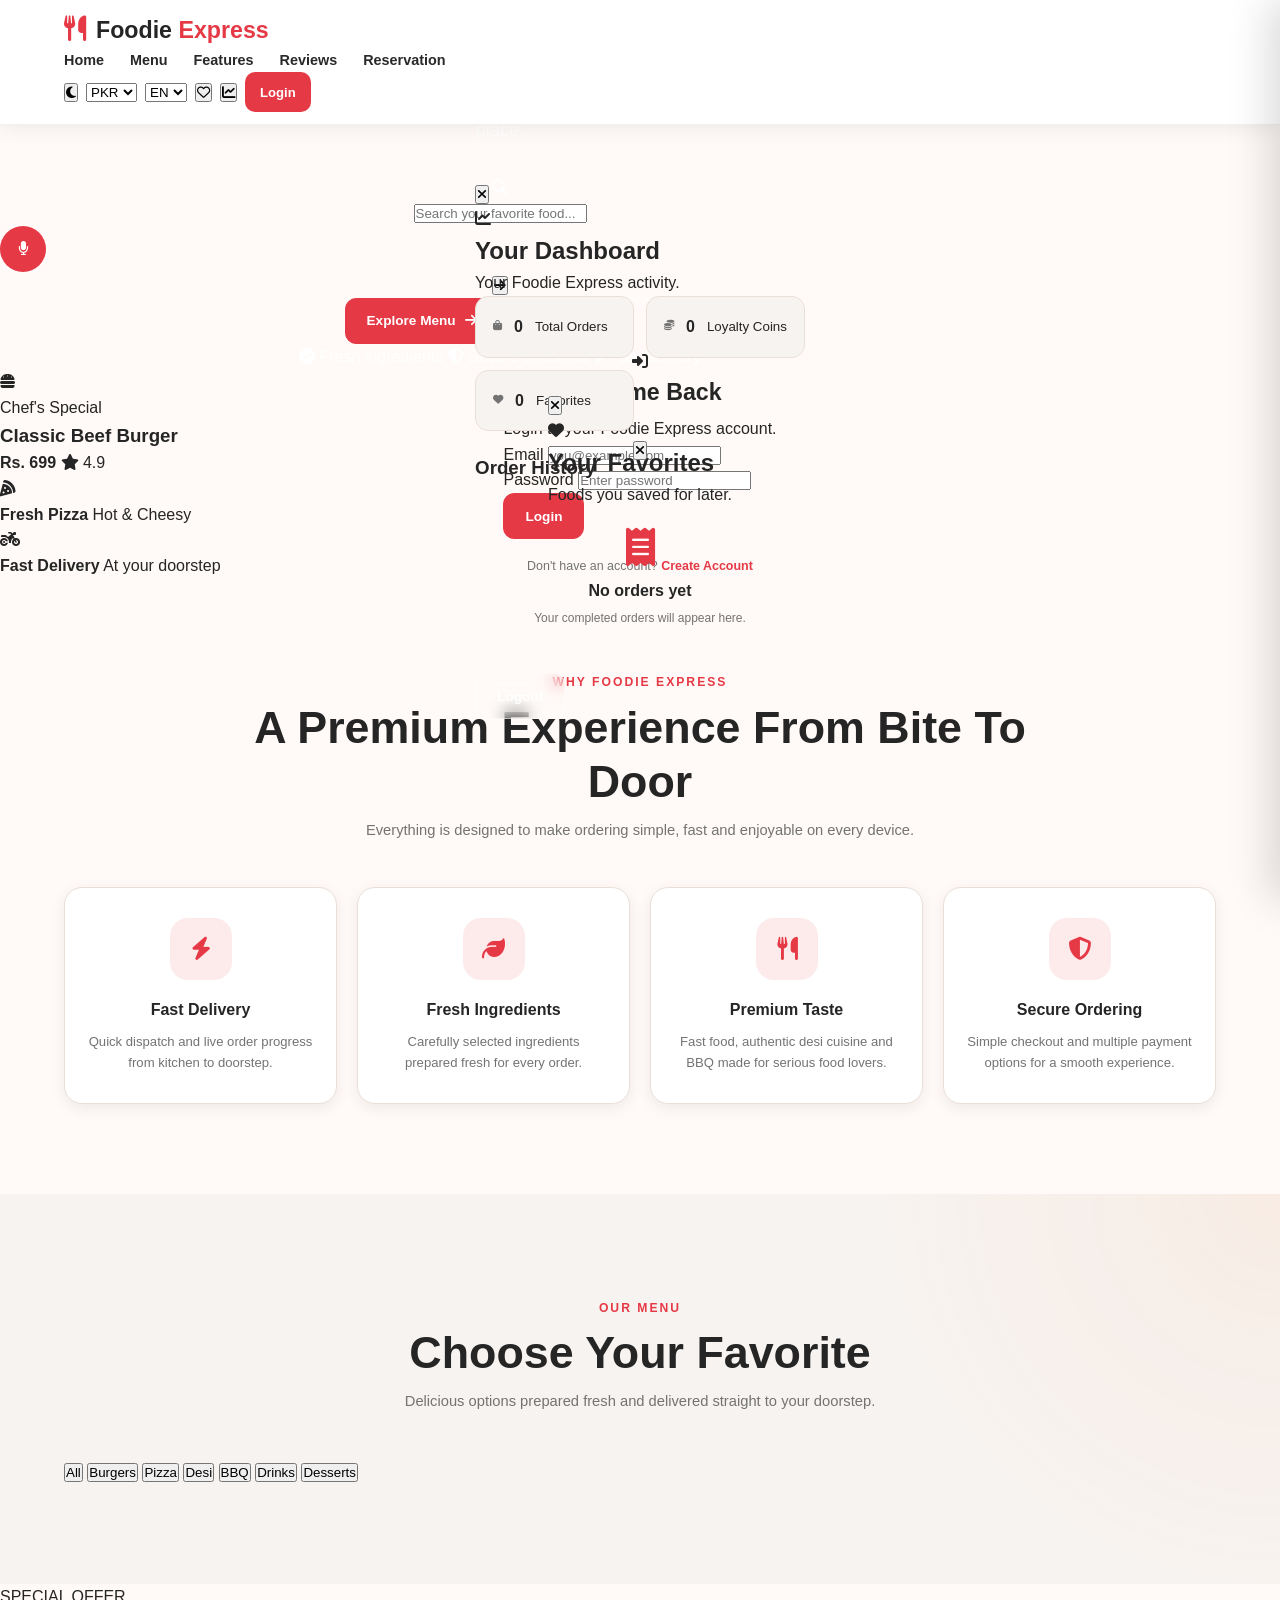
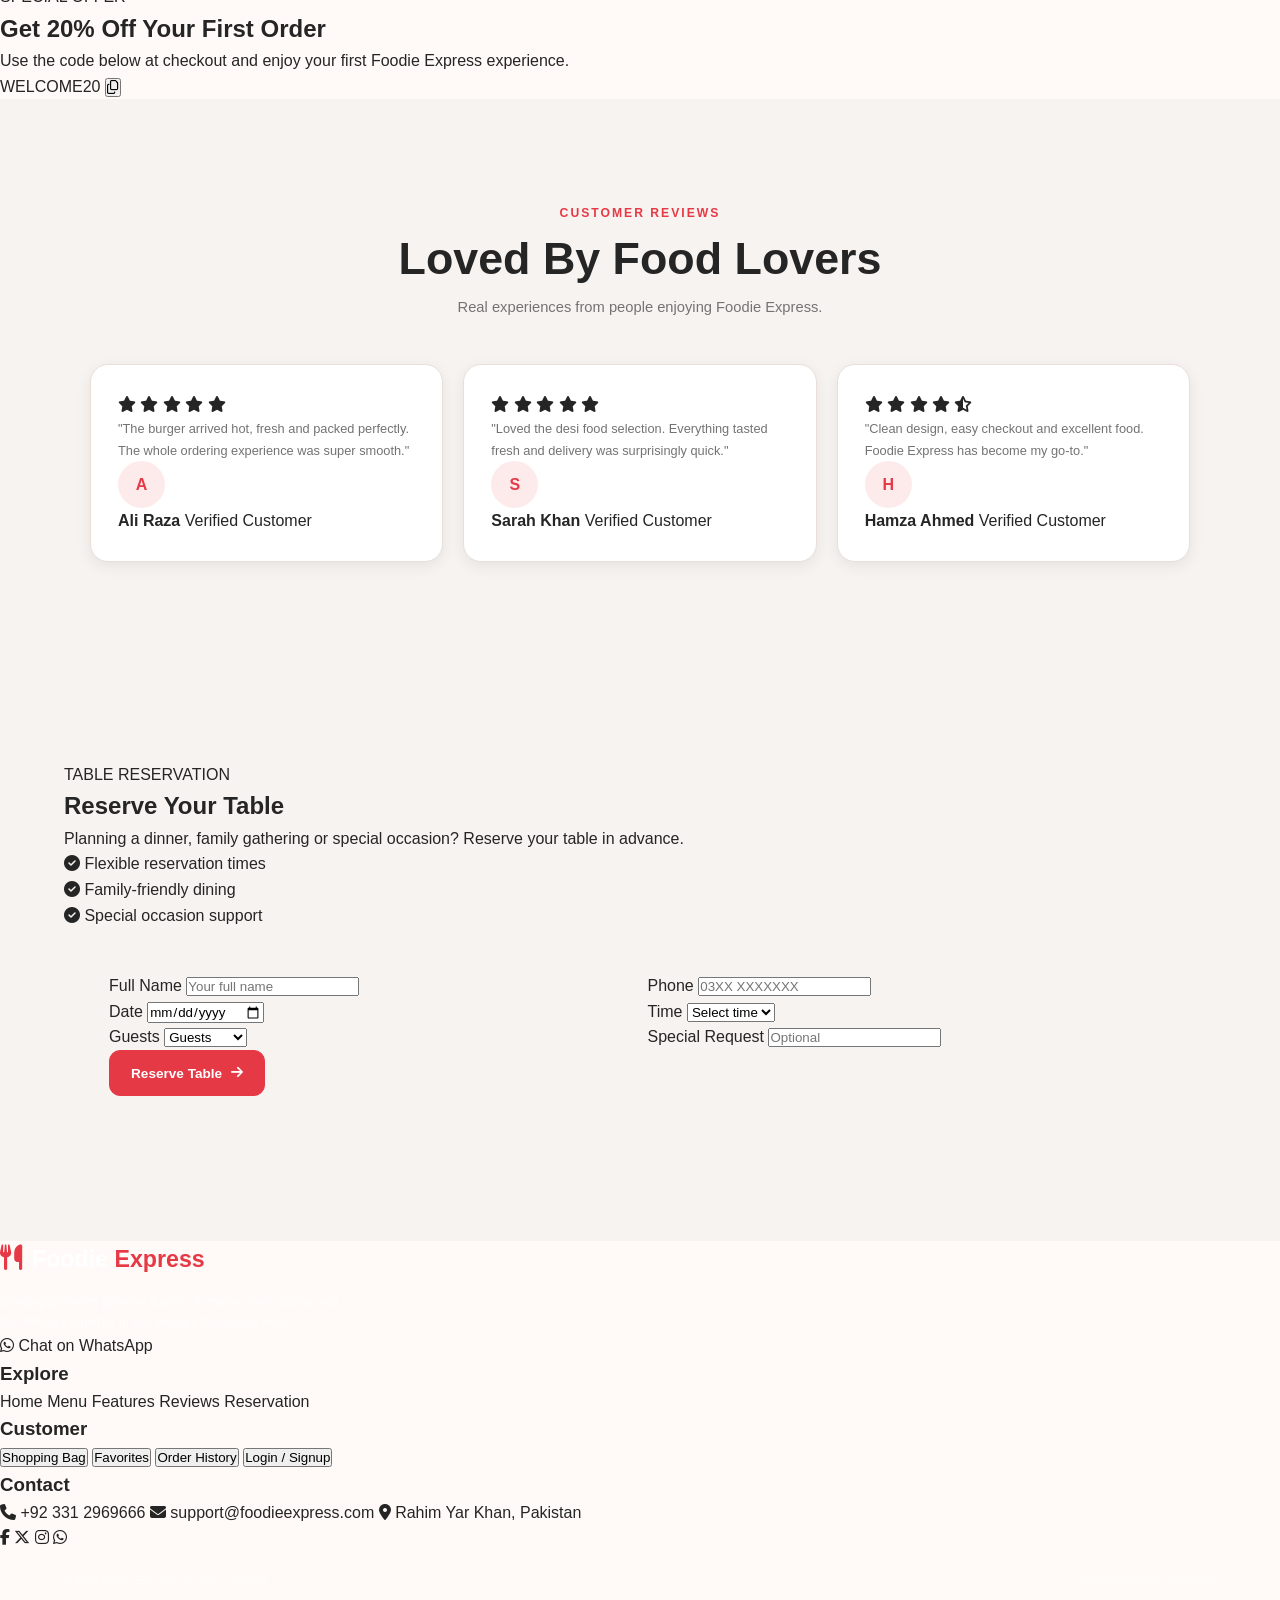
==== commit b1f16baa: "Update print statement from 'Hello' to 'Goodbye'" ====
--- a/index.html
+++ b/index.html
@@ -1,177 +1,107 @@
-```html
 <!DOCTYPE html>
 <html lang="en" id="html-root" data-theme="light">
-
 <head>
     <meta charset="UTF-8">
     <meta name="viewport" content="width=device-width, initial-scale=1.0">
-
-    <title>Foodie Express | Luxury Gourmet & Fast Food</title>
-
-    <meta name="description"
-        content="Foodie Express - Elite flavors, fast food, desi cuisine, BBQ, drinks and gourmet meals delivered to your door.">
-
-    <!-- Google Font -->
+    <meta name="description" content="Foodie Express - Premium food ordering experience">
+    <title>Foodie Express | Premium Food Delivery</title>
+
     <link rel="preconnect" href="https://fonts.googleapis.com">
     <link rel="preconnect" href="https://fonts.gstatic.com" crossorigin>
-    <link
-        href="https://fonts.googleapis.com/css2?family=Poppins:wght@300;400;500;600;700;800&display=swap"
-        rel="stylesheet">
-
-    <!-- Font Awesome -->
-    <link
-        rel="stylesheet"
-        href="https://cdnjs.cloudflare.com/ajax/libs/font-awesome/6.4.0/css/all.min.css">
-
-    <!-- Main CSS -->
+    <link href="https://fonts.googleapis.com/css2?family=DM+Sans:wght@400;500;600;700&family=Playfair+Display:wght@500;600;700&display=swap" rel="stylesheet">
+
+    <link rel="stylesheet" href="https://cdnjs.cloudflare.com/ajax/libs/font-awesome/6.5.2/css/all.min.css">
+
     <link rel="stylesheet" href="style.css">
 </head>
 
 <body>
 
-    <!-- =========================================================
-         HEADER / NAVBAR
-    ========================================================== -->
-    <header class="navbar">
-
-        <div class="logo"
-            onclick="window.scrollTo({ top: 0, behavior: 'smooth' })"
-            role="button"
-            tabindex="0"
-            aria-label="Go to top">
-
-            <i class="fa-solid fa-utensils"></i>
-            <span>Foodie <b>Express</b></span>
-
+    <!-- ==================== HEADER ==================== -->
+    <header class="navbar" id="navbar">
+        <div class="nav-container">
+
+            <a href="#home" class="logo">
+                <span class="logo-mark">
+                    <i class="fa-solid fa-utensils"></i>
+                </span>
+                <span class="logo-text">Foodie <b>Express</b></span>
+            </a>
+
+            <nav class="nav-links" id="nav-links">
+                <a href="#home">Home</a>
+                <a href="#menu">Menu</a>
+                <a href="#features">Features</a>
+                <a href="#reviews">Reviews</a>
+                <a href="#reservation">Reservation</a>
+            </nav>
+
+            <div class="nav-actions">
+
+                <button class="nav-icon-btn" type="button" onclick="toggleTheme()" title="Dark Mode">
+                    <i class="fa-solid fa-moon"></i>
+                </button>
+
+                <select id="currency-selector" class="nav-select" onchange="changeCurrency()" aria-label="Currency">
+                    <option value="PKR">PKR</option>
+                    <option value="USD">USD</option>
+                    <option value="GBP">GBP</option>
+                    <option value="AED">AED</option>
+                </select>
+
+                <select id="language-selector" class="nav-select" onchange="changeLanguage()" aria-label="Language">
+                    <option value="en">EN</option>
+                    <option value="ur">UR</option>
+                </select>
+
+                <button class="nav-icon-btn" type="button" onclick="toggleWishlistModal()" title="Favorites">
+                    <i class="fa-regular fa-heart"></i>
+                </button>
+
+                <button class="nav-icon-btn" type="button" onclick="openDashboardModal()" title="Dashboard">
+                    <i class="fa-solid fa-chart-line"></i>
+                </button>
+
+                <button class="login-btn" type="button" onclick="openAuthModal('login')">
+                    Login
+                </button>
+
+            </div>
         </div>
-
-        <nav class="nav-links" aria-label="Main Navigation">
-            <a href="#home">Home</a>
-            <a href="#menu">Menu</a>
-            <a href="#features">Features</a>
-            <a href="#reviews">Reviews</a>
-            <a href="#reservation">Reservation</a>
-        </nav>
-
-        <div class="nav-actions">
-
-            <!-- Dark Mode -->
-            <button
-                type="button"
-                class="icon-btn"
-                id="dark-mode-btn"
-                onclick="toggleDarkMode()"
-                title="Toggle Dark Mode"
-                aria-label="Toggle Dark Mode">
-
-                <i class="fa-solid fa-moon"></i>
-
-            </button>
-
-            <!-- Currency -->
-            <select
-                id="currency-selector"
-                class="small-select"
-                onchange="changeCurrency(this.value)"
-                title="Currency"
-                aria-label="Select Currency">
-
-                <option value="PKR">PKR</option>
-                <option value="USD">USD</option>
-                <option value="GBP">GBP</option>
-                <option value="AED">AED</option>
-
-            </select>
-
-            <!-- Language -->
-            <select
-                id="language-selector"
-                class="small-select"
-                onchange="changeLanguage(this.value)"
-                title="Language"
-                aria-label="Select Language">
-
-                <option value="en">EN</option>
-                <option value="ur">UR</option>
-
-            </select>
-
-            <!-- Wishlist -->
-            <button
-                type="button"
-                class="icon-btn badge-btn"
-                onclick="toggleWishlistModal()"
-                title="Wishlist"
-                aria-label="Open Wishlist">
-
-                <i class="fa-solid fa-heart"></i>
-                <span id="wishlist-count" class="badge">0</span>
-
-            </button>
-
-            <!-- Dashboard -->
-            <button
-                type="button"
-                class="icon-btn"
-                onclick="openDashboardModal()"
-                title="Dashboard"
-                aria-label="Open Dashboard">
-
-                <i class="fa-solid fa-user"></i>
-
-            </button>
-
-            <!-- Login -->
-            <button
-                type="button"
-                class="login-btn"
-                onclick="openAuthModal()">
-
-                <i class="fa-solid fa-right-to-bracket"></i>
-                Login
-
-            </button>
-
-        </div>
-
     </header>
 
 
-    <!-- =========================================================
-         MAIN CONTENT
-    ========================================================== -->
+    <!-- ==================== HERO ==================== -->
     <main>
 
-        <!-- =====================================================
-             HOME / HERO
-        ====================================================== -->
-        <section id="home" class="hero">
-
-            <div class="hero-image" aria-hidden="true"></div>
-            <div class="hero-overlay" aria-hidden="true"></div>
+        <section class="hero-section" id="home">
+
+            <div class="hero-glow hero-glow-one"></div>
+            <div class="hero-glow hero-glow-two"></div>
 
             <div class="hero-content">
 
-                <span class="hero-badge">
-                    <i class="fa-solid fa-crown"></i>
-                    Premium Food Delivery
+                <span class="hero-eyebrow">
+                    <i class="fa-solid fa-star"></i>
+                    PREMIUM FOOD DELIVERY
                 </span>
 
                 <h1>
-                    Elite Flavors &amp;
-                    <span>Gourmet Express</span>
+                    Your Cravings.
+                    <span>Delivered Fast.</span>
                 </h1>
 
-                <p>
-                    Experience the finest fast food, desi cuisine,
-                    and BBQ delivered straight to your door.
+                <p class="hero-description">
+                    Discover delicious fast food, authentic desi cuisine,
+                    BBQ, shakes and drinks — all in one place.
                 </p>
 
-                <!-- Search -->
-                <div class="search-box">
-
-                    <i class="fa-solid fa-magnifying-glass"
-                        aria-hidden="true"></i>
+                <!-- ==================== SEARCH ==================== -->
+                <form class="hero-search" onsubmit="submitSearch(event)">
+
+                    <div class="search-icon">
+                        <i class="fa-solid fa-magnifying-glass"></i>
+                    </div>
 
                     <input
                         type="text"
@@ -179,66 +109,132 @@
                         placeholder="Search your favorite food..."
                         autocomplete="off"
                         oninput="searchMenu(this.value)"
-                        aria-label="Search food">
+                        onkeydown="handleSearchKeydown(event)"
+                        aria-label="Search menu"
+                    >
 
                     <button
+                        class="voice-search-btn"
                         type="button"
-                        class="voice-search-btn"
                         onclick="startVoiceSearch()"
-                        title="Voice Search"
-                        aria-label="Voice Search">
-
+                        aria-label="Voice search"
+                        title="Voice search"
+                    >
                         <i class="fa-solid fa-microphone"></i>
-
                     </button>
 
-                </div>
-
-                <div class="hero-buttons">
-
-                    <a href="#menu" class="primary-btn">
+                    <button
+                        class="search-submit-btn"
+                        type="submit"
+                        aria-label="Search"
+                        title="Search"
+                    >
+                        <i class="fa-solid fa-arrow-right"></i>
+                    </button>
+
+                </form>
+
+
+                <div class="hero-actions">
+
+                    <a class="primary-btn" href="#menu">
                         Explore Menu
                         <i class="fa-solid fa-arrow-right"></i>
                     </a>
 
                     <button
+                        class="secondary-btn"
                         type="button"
-                        class="secondary-btn"
-                        onclick="detectUserLocation()">
-
-                        <i class="fa-solid fa-location-dot"></i>
+                        onclick="detectUserLocation()"
+                    >
+                        <i class="fa-solid fa-location-crosshairs"></i>
                         Find Near Me
-
                     </button>
 
                 </div>
 
+
+                <div class="hero-trust">
+                    <span>
+                        <i class="fa-solid fa-circle-check"></i>
+                        Fresh ingredients
+                    </span>
+
+                    <span>
+                        <i class="fa-solid fa-shield-halved"></i>
+                        Secure checkout
+                    </span>
+
+                    <span>
+                        <i class="fa-solid fa-bolt"></i>
+                        Fast delivery
+                    </span>
+                </div>
+
+            </div>
+
+
+            <div class="hero-visual">
+
+                <div class="hero-card hero-card-main">
+                    <div class="hero-food-image">
+                        <i class="fa-solid fa-burger"></i>
+                    </div>
+
+                    <div class="hero-food-info">
+                        <span>Chef's Special</span>
+                        <h3>Classic Beef Burger</h3>
+
+                        <div class="hero-food-bottom">
+                            <strong>Rs. 699</strong>
+
+                            <span class="hero-rating">
+                                <i class="fa-solid fa-star"></i>
+                                4.9
+                            </span>
+                        </div>
+                    </div>
+                </div>
+
+                <div class="floating-food-card floating-food-card-one">
+                    <i class="fa-solid fa-pizza-slice"></i>
+                    <div>
+                        <strong>Fresh Pizza</strong>
+                        <span>Hot &amp; Cheesy</span>
+                    </div>
+                </div>
+
+                <div class="floating-food-card floating-food-card-two">
+                    <i class="fa-solid fa-motorcycle"></i>
+                    <div>
+                        <strong>Fast Delivery</strong>
+                        <span>At your doorstep</span>
+                    </div>
+                </div>
+
             </div>
 
         </section>
 
 
-        <!-- =====================================================
-             FEATURES
-        ====================================================== -->
-        <section id="features" class="features-section">
+        <!-- ==================== FEATURES ==================== -->
+        <section class="section features-section" id="features">
 
             <div class="section-heading">
-
-                <span>WHY FOODIE EXPRESS?</span>
-
-                <h2>Made For Food Lovers</h2>
+                <span class="eyebrow">WHY FOODIE EXPRESS</span>
+
+                <h2>A Premium Experience From Bite To Door</h2>
 
                 <p>
-                    Fresh ingredients, delicious flavors and fast delivery.
+                    Everything is designed to make ordering simple,
+                    fast and enjoyable on every device.
                 </p>
-
-            </div>
+            </div>
+
 
             <div class="features-grid">
 
-                <div class="feature-card">
-
+                <article class="feature-card">
                     <div class="feature-icon">
                         <i class="fa-solid fa-bolt"></i>
                     </div>
@@ -246,13 +242,13 @@
                     <h3>Fast Delivery</h3>
 
                     <p>
-                        Get your favorite meals delivered quickly and safely.
+                        Quick dispatch and live order progress
+                        from kitchen to doorstep.
                     </p>
-
-                </div>
-
-                <div class="feature-card">
-
+                </article>
+
+
+                <article class="feature-card">
                     <div class="feature-icon">
                         <i class="fa-solid fa-leaf"></i>
                     </div>
@@ -260,376 +256,443 @@
                     <h3>Fresh Ingredients</h3>
 
                     <p>
-                        Quality ingredients prepared fresh for every order.
+                        Carefully selected ingredients prepared
+                        fresh for every order.
                     </p>
-
+                </article>
+
+
+                <article class="feature-card">
+                    <div class="feature-icon">
+                        <i class="fa-solid fa-utensils"></i>
+                    </div>
+
+                    <h3>Premium Taste</h3>
+
+                    <p>
+                        Fast food, authentic desi cuisine and BBQ
+                        made for serious food lovers.
+                    </p>
+                </article>
+
+
+                <article class="feature-card">
+                    <div class="feature-icon">
+                        <i class="fa-solid fa-shield-halved"></i>
+                    </div>
+
+                    <h3>Secure Ordering</h3>
+
+                    <p>
+                        Simple checkout and multiple payment
+                        options for a smooth experience.
+                    </p>
+                </article>
+
+            </div>
+
+        </section>
+
+
+        <!-- ==================== MENU ==================== -->
+        <section class="section menu-section" id="menu">
+
+            <div class="section-heading menu-heading">
+
+                <span class="eyebrow">OUR MENU</span>
+
+                <h2>Choose Your Favorite</h2>
+
+                <p>
+                    Delicious options prepared fresh and delivered
+                    straight to your doorstep.
+                </p>
+
+            </div>
+
+
+            <div class="category-tabs" id="category-tabs">
+
+                <button
+                    class="category-tab active"
+                    type="button"
+                    onclick="filterMenu('all', this)"
+                >
+                    All
+                </button>
+
+                <button
+                    class="category-tab"
+                    type="button"
+                    onclick="filterMenu('Burgers', this)"
+                >
+                    Burgers
+                </button>
+
+                <button
+                    class="category-tab"
+                    type="button"
+                    onclick="filterMenu('Pizza', this)"
+                >
+                    Pizza
+                </button>
+
+                <button
+                    class="category-tab"
+                    type="button"
+                    onclick="filterMenu('Desi', this)"
+                >
+                    Desi
+                </button>
+
+                <button
+                    class="category-tab"
+                    type="button"
+                    onclick="filterMenu('BBQ', this)"
+                >
+                    BBQ
+                </button>
+
+                <button
+                    class="category-tab"
+                    type="button"
+                    onclick="filterMenu('Drinks', this)"
+                >
+                    Drinks
+                </button>
+
+                <button
+                    class="category-tab"
+                    type="button"
+                    onclick="filterMenu('Desserts', this)"
+                >
+                    Desserts
+                </button>
+
+            </div>
+
+
+            <div class="menu-grid" id="menu-grid"></div>
+
+        </section>
+
+
+        <!-- ==================== PROMO ==================== -->
+        <section class="promo-section">
+
+            <div class="promo-content">
+
+                <span class="eyebrow">
+                    SPECIAL OFFER
+                </span>
+
+                <h2>
+                    Get 20% Off Your First Order
+                </h2>
+
+                <p>
+                    Use the code below at checkout and enjoy your
+                    first Foodie Express experience.
+                </p>
+
+                <div class="promo-code">
+                    <span id="promo-code-text">WELCOME20</span>
+
+                    <button
+                        type="button"
+                        onclick="copyPromoCode()"
+                        title="Copy promo code"
+                    >
+                        <i class="fa-regular fa-copy"></i>
+                    </button>
                 </div>
 
-                <div class="feature-card">
-
-                    <div class="feature-icon">
+            </div>
+
+        </section>
+
+
+        <!-- ==================== REVIEWS ==================== -->
+        <section class="section reviews-section" id="reviews">
+
+            <div class="section-heading">
+
+                <span class="eyebrow">CUSTOMER REVIEWS</span>
+
+                <h2>Loved By Food Lovers</h2>
+
+                <p>
+                    Real experiences from people enjoying Foodie Express.
+                </p>
+
+            </div>
+
+
+            <div class="reviews-grid">
+
+                <article class="review-card">
+
+                    <div class="review-stars">
                         <i class="fa-solid fa-star"></i>
-                    </div>
-
-                    <h3>Premium Taste</h3>
+                        <i class="fa-solid fa-star"></i>
+                        <i class="fa-solid fa-star"></i>
+                        <i class="fa-solid fa-star"></i>
+                        <i class="fa-solid fa-star"></i>
+                    </div>
 
                     <p>
-                        Enjoy restaurant-style flavor from the comfort of home.
+                        "The burger arrived hot, fresh and packed perfectly.
+                        The whole ordering experience was super smooth."
                     </p>
 
+                    <div class="review-author">
+                        <div class="review-avatar">A</div>
+
+                        <div>
+                            <strong>Ali Raza</strong>
+                            <span>Verified Customer</span>
+                        </div>
+                    </div>
+
+                </article>
+
+
+                <article class="review-card">
+
+                    <div class="review-stars">
+                        <i class="fa-solid fa-star"></i>
+                        <i class="fa-solid fa-star"></i>
+                        <i class="fa-solid fa-star"></i>
+                        <i class="fa-solid fa-star"></i>
+                        <i class="fa-solid fa-star"></i>
+                    </div>
+
+                    <p>
+                        "Loved the desi food selection. Everything tasted
+                        fresh and delivery was surprisingly quick."
+                    </p>
+
+                    <div class="review-author">
+                        <div class="review-avatar">S</div>
+
+                        <div>
+                            <strong>Sarah Khan</strong>
+                            <span>Verified Customer</span>
+                        </div>
+                    </div>
+
+                </article>
+
+
+                <article class="review-card">
+
+                    <div class="review-stars">
+                        <i class="fa-solid fa-star"></i>
+                        <i class="fa-solid fa-star"></i>
+                        <i class="fa-solid fa-star"></i>
+                        <i class="fa-solid fa-star"></i>
+                        <i class="fa-solid fa-star-half-stroke"></i>
+                    </div>
+
+                    <p>
+                        "Clean design, easy checkout and excellent food.
+                        Foodie Express has become my go-to."
+                    </p>
+
+                    <div class="review-author">
+                        <div class="review-avatar">H</div>
+
+                        <div>
+                            <strong>Hamza Ahmed</strong>
+                            <span>Verified Customer</span>
+                        </div>
+                    </div>
+
+                </article>
+
+            </div>
+
+        </section>
+
+
+        <!-- ==================== RESERVATION ==================== -->
+        <section class="section reservation-section" id="reservation">
+
+            <div class="reservation-layout">
+
+                <div class="reservation-copy">
+
+                    <span class="eyebrow">
+                        TABLE RESERVATION
+                    </span>
+
+                    <h2>
+                        Reserve Your Table
+                    </h2>
+
+                    <p>
+                        Planning a dinner, family gathering or special
+                        occasion? Reserve your table in advance.
+                    </p>
+
+                    <div class="reservation-points">
+
+                        <div>
+                            <i class="fa-solid fa-circle-check"></i>
+                            Flexible reservation times
+                        </div>
+
+                        <div>
+                            <i class="fa-solid fa-circle-check"></i>
+                            Family-friendly dining
+                        </div>
+
+                        <div>
+                            <i class="fa-solid fa-circle-check"></i>
+                            Special occasion support
+                        </div>
+
+                    </div>
+
                 </div>
 
-                <div class="feature-card">
-
-                    <div class="feature-icon">
-                        <i class="fa-solid fa-shield-heart"></i>
-                    </div>
-
-                    <h3>Secure Ordering</h3>
-
-                    <p>
-                        Simple checkout with secure payment options.
-                    </p>
-
-                </div>
-
-            </div>
-
-        </section>
-
-
-        <!-- =====================================================
-             MENU
-        ====================================================== -->
-        <section id="menu" class="menu-section">
-
-            <div class="section-heading">
-
-                <span>OUR MENU</span>
-
-                <h2>
-                    Discover Your
-                    <span>Favorite Flavors</span>
-                </h2>
-
-                <p>
-                    Choose from our selection of delicious meals.
-                </p>
-
-            </div>
-
-            <!-- Category Buttons -->
-            <div class="filter-buttons">
-
-                <button
-                    type="button"
-                    class="filter-btn active"
-                    onclick="filterMenu('All', this)">
-
-                    <i class="fa-solid fa-border-all"></i>
-                    All Delicacies
-
-                </button>
-
-                <button
-                    type="button"
-                    class="filter-btn"
-                    onclick="filterMenu('Fast Food', this)">
-
-                    <i class="fa-solid fa-burger"></i>
-                    Fast Food
-
-                </button>
-
-                <button
-                    type="button"
-                    class="filter-btn"
-                    onclick="filterMenu('Desi Cuisine', this)">
-
-                    <i class="fa-solid fa-bowl-food"></i>
-                    Desi Cuisine
-
-                </button>
-
-                <button
-                    type="button"
-                    class="filter-btn"
-                    onclick="filterMenu('BBQ & Grills', this)">
-
-                    <i class="fa-solid fa-fire"></i>
-                    BBQ &amp; Grills
-
-                </button>
-
-                <button
-                    type="button"
-                    class="filter-btn"
-                    onclick="filterMenu('Drinks & Shakes', this)">
-
-                    <i class="fa-solid fa-mug-hot"></i>
-                    Drinks &amp; Shakes
-
-                </button>
-
-            </div>
-
-            <!-- Food Cards -->
-            <div
-                id="menu-container"
-                class="menu-grid"
-                aria-live="polite">
-            </div>
-
-            <!-- No Results -->
-            <div
-                id="no-results"
-                class="no-results hidden">
-
-                <div class="no-results-icon">
-                    <i class="fa-solid fa-face-sad-tear"></i>
-                </div>
-
-                <h3>No food found</h3>
-
-                <p>
-                    Try searching for another delicious item.
-                </p>
-
-                <button
-                    type="button"
-                    class="primary-btn"
-                    onclick="document.getElementById('search-input').value=''; searchMenu('');">
-
-                    Show All Food
-
-                </button>
-
-            </div>
-
-        </section>
-
-
-        <!-- =====================================================
-             AI RECOMMENDER
-        ====================================================== -->
-        <section class="ai-section">
-
-            <div class="ai-card">
-
-                <div class="ai-content">
-
-                    <span class="ai-label">
-
-                        <i class="fa-solid fa-wand-magic-sparkles"></i>
-                        AI FOOD ASSISTANT
-
-                    </span>
-
-                    <h2>
-                        Not Sure What To Eat?
-                    </h2>
-
-                    <p>
-                        Let our smart food assistant help you discover
-                        something delicious.
-                    </p>
-
-                    <div class="ai-buttons">
-
-                        <button
-                            type="button"
-                            class="primary-btn"
-                            onclick="startAICallSimulation()">
-
-                            <i class="fa-solid fa-robot"></i>
-                            Ask AI
-
-                        </button>
-
-                        <button
-                            type="button"
-                            class="secondary-btn"
-                            onclick="startAIVoiceInput()">
-
-                            <i class="fa-solid fa-microphone"></i>
-                            AI Voice
-
-                        </button>
-
-                    </div>
-
-                </div>
-
-                <div class="ai-visual">
-
-                    <div class="ai-circle">
-                        <i class="fa-solid fa-brain"></i>
-                    </div>
-
-                </div>
-
-            </div>
-
-        </section>
-
-
-        <!-- =====================================================
-             RESERVATION
-        ====================================================== -->
-        <section id="reservation" class="reservation-section">
-
-            <div class="section-heading">
-
-                <span>BOOK A TABLE</span>
-
-                <h2>
-                    Reserve Your
-                    <span>Perfect Table</span>
-                </h2>
-
-                <p>
-                    Planning a special dinner? Reserve your table with us.
-                </p>
-
-            </div>
-
-            <div class="reservation-card">
-
-                <div class="reservation-info">
-
-                    <div class="reservation-icon">
-                        <i class="fa-solid fa-calendar-check"></i>
-                    </div>
-
-                    <h3>Restaurant Reservation</h3>
-
-                    <p>
-                        Choose your preferred date, time and number of guests.
-                    </p>
-
-                    <div class="reservation-contact">
-
-                        <div>
-                            <i class="fa-solid fa-phone"></i>
-                            <span>Quick Booking</span>
-                        </div>
-
-                        <div>
-                            <i class="fa-solid fa-clock"></i>
-                            <span>12 PM - 11 PM</span>
-                        </div>
-
-                    </div>
-
-                </div>
 
                 <form
                     class="reservation-form"
-                    onsubmit="event.preventDefault(); showToast('Reservation request submitted successfully!');">
+                    onsubmit="submitReservation(event)"
+                >
 
                     <div class="form-row">
 
-                        <div class="form-group">
+                        <div class="form-field">
 
                             <label for="reservation-name">
-                                Your Name
+                                Full Name
                             </label>
 
                             <input
+                                id="reservation-name"
                                 type="text"
-                                id="reservation-name"
-                                name="name"
-                                placeholder="Enter your name"
-                                autocomplete="name"
-                                required>
-
-                        </div>
-
-                        <div class="form-group">
+                                placeholder="Your full name"
+                                required
+                            >
+
+                        </div>
+
+
+                        <div class="form-field">
 
                             <label for="reservation-phone">
                                 Phone
                             </label>
 
                             <input
+                                id="reservation-phone"
                                 type="tel"
-                                id="reservation-phone"
-                                name="phone"
                                 placeholder="03XX XXXXXXX"
-                                autocomplete="tel"
-                                required>
-
-                        </div>
-
-                    </div>
+                                required
+                            >
+
+                        </div>
+
+                    </div>
+
 
                     <div class="form-row">
 
-                        <div class="form-group">
+                        <div class="form-field">
 
                             <label for="reservation-date">
                                 Date
                             </label>
 
                             <input
+                                id="reservation-date"
                                 type="date"
-                                id="reservation-date"
-                                name="date"
-                                required>
-
-                        </div>
-
-                        <div class="form-group">
+                                required
+                            >
+
+                        </div>
+
+
+                        <div class="form-field">
 
                             <label for="reservation-time">
                                 Time
                             </label>
 
+                            <select
+                                id="reservation-time"
+                                required
+                            >
+                                <option value="">Select time</option>
+                                <option value="12:00 PM">12:00 PM</option>
+                                <option value="1:00 PM">1:00 PM</option>
+                                <option value="2:00 PM">2:00 PM</option>
+                                <option value="5:00 PM">5:00 PM</option>
+                                <option value="6:00 PM">6:00 PM</option>
+                                <option value="7:00 PM">7:00 PM</option>
+                                <option value="8:00 PM">8:00 PM</option>
+                                <option value="9:00 PM">9:00 PM</option>
+                                <option value="10:00 PM">10:00 PM</option>
+                            </select>
+
+                        </div>
+
+                    </div>
+
+
+                    <div class="form-row">
+
+                        <div class="form-field">
+
+                            <label for="reservation-guests">
+                                Guests
+                            </label>
+
+                            <select
+                                id="reservation-guests"
+                                required
+                            >
+                                <option value="">Guests</option>
+                                <option value="1">1 Guest</option>
+                                <option value="2">2 Guests</option>
+                                <option value="3">3 Guests</option>
+                                <option value="4">4 Guests</option>
+                                <option value="5">5 Guests</option>
+                                <option value="6">6 Guests</option>
+                                <option value="7">7 Guests</option>
+                                <option value="8">8 Guests</option>
+                                <option value="9">9 Guests</option>
+                                <option value="10">10 Guests</option>
+                            </select>
+
+                        </div>
+
+
+                        <div class="form-field">
+
+                            <label for="reservation-note">
+                                Special Request
+                            </label>
+
                             <input
-                                type="time"
-                                id="reservation-time"
-                                name="time"
-                                required>
-
-                        </div>
-
-                    </div>
-
-                    <div class="form-group">
-
-                        <label for="reservation-guests">
-                            Guests
-                        </label>
-
-                        <select
-                            id="reservation-guests"
-                            name="guests"
-                            required>
-
-                            <option value="">
-                                Select guests
-                            </option>
-
-                            <option value="1">1 Guest</option>
-                            <option value="2">2 Guests</option>
-                            <option value="3">3 Guests</option>
-                            <option value="4">4 Guests</option>
-                            <option value="5">5 Guests</option>
-                            <option value="6">6 Guests</option>
-                            <option value="7">7 Guests</option>
-                            <option value="8">8+ Guests</option>
-
-                        </select>
-
-                    </div>
+                                id="reservation-note"
+                                type="text"
+                                placeholder="Optional"
+                            >
+
+                        </div>
+
+                    </div>
+
 
                     <button
+                        class="primary-btn full-width"
                         type="submit"
-                        class="primary-btn full-btn">
-
-                        <i class="fa-solid fa-calendar-check"></i>
+                    >
                         Reserve Table
-
+                        <i class="fa-solid fa-arrow-right"></i>
                     </button>
 
                 </form>
@@ -639,388 +702,235 @@
         </section>
 
 
-        <!-- =====================================================
-             ORDER TRACKING
-        ====================================================== -->
+        <!-- ==================== ORDER TRACKING ==================== -->
         <section
+            class="section tracking-section hidden"
             id="tracking-section"
-            class="tracking-section hidden">
+        >
 
             <div class="section-heading">
 
-                <span>ORDER TRACKING</span>
+                <span class="eyebrow">
+                    ORDER TRACKING
+                </span>
 
                 <h2>
-                    Track Your
-                    <span>Order</span>
+                    Your Order Is On The Way
                 </h2>
 
-                <p>
-                    Your order progress will appear below.
+                <p id="tracking-message">
+                    Your latest order status will appear here.
                 </p>
 
             </div>
 
-            <div class="tracking-box">
-
-                <div class="tracking-line"></div>
-
-                <div
-                    class="tracking-step active"
-                    id="step-1">
-
-                    <div class="tracking-icon">
-                        <i class="fa-solid fa-clipboard-check"></i>
-                    </div>
-
-                    <h4>Order Placed</h4>
-                    <p>Your order has been received.</p>
+
+            <div class="tracking-card">
+
+                <div class="tracking-order-info">
+
+                    <span>Order ID</span>
+
+                    <strong id="tracking-order-id">
+                        —
+                    </strong>
 
                 </div>
 
-                <div
-                    class="tracking-step"
-                    id="step-2">
-
-                    <div class="tracking-icon">
-                        <i class="fa-solid fa-kitchen-set"></i>
-                    </div>
-
-                    <h4>Preparing</h4>
-                    <p>Your food is being prepared.</p>
+
+                <div class="tracking-progress">
+
+                    <div class="tracking-step active">
+
+                        <span>
+                            <i class="fa-solid fa-receipt"></i>
+                        </span>
+
+                        <strong>Order Placed</strong>
+
+                    </div>
+
+
+                    <div class="tracking-line"></div>
+
+
+                    <div class="tracking-step">
+
+                        <span>
+                            <i class="fa-solid fa-fire-burner"></i>
+                        </span>
+
+                        <strong>Preparing</strong>
+
+                    </div>
+
+
+                    <div class="tracking-line"></div>
+
+
+                    <div class="tracking-step">
+
+                        <span>
+                            <i class="fa-solid fa-motorcycle"></i>
+                        </span>
+
+                        <strong>On The Way</strong>
+
+                    </div>
+
+
+                    <div class="tracking-line"></div>
+
+
+                    <div class="tracking-step">
+
+                        <span>
+                            <i class="fa-solid fa-house"></i>
+                        </span>
+
+                        <strong>Delivered</strong>
+
+                    </div>
 
                 </div>
 
-                <div
-                    class="tracking-step"
-                    id="step-3">
-
-                    <div class="tracking-icon">
-                        <i class="fa-solid fa-motorcycle"></i>
-                    </div>
-
-                    <h4>On The Way</h4>
-                    <p>Your rider is on the way.</p>
-
-                </div>
-
-                <div
-                    class="tracking-step"
-                    id="step-4">
-
-                    <div class="tracking-icon">
-                        <i class="fa-solid fa-house"></i>
-                    </div>
-
-                    <h4>Delivered</h4>
-                    <p>Enjoy your delicious meal!</p>
-
-                </div>
-
             </div>
 
         </section>
 
-
-        <!-- =====================================================
-             REVIEWS
-        ====================================================== -->
-        <section id="reviews" class="reviews-section">
-
-            <div class="section-heading">
-
-                <span>CUSTOMER REVIEWS</span>
+    </main>
+
+
+    <!-- ==================== CART OVERLAY ==================== -->
+    <div
+        class="cart-overlay"
+        id="cart-overlay"
+        onclick="toggleCart()"
+    ></div>
+
+
+    <!-- ==================== CART SIDEBAR ==================== -->
+    <aside class="cart-sidebar" id="cart-sidebar">
+
+        <div class="cart-header">
+
+            <div>
+                <span class="eyebrow">YOUR ORDER</span>
 
                 <h2>
-                    Loved By
-                    <span>Food Lovers</span>
+                    Shopping Bag
                 </h2>
-
-                <p>
-                    See what our customers say about their experience.
-                </p>
-
-            </div>
-
-            <div class="reviews-grid">
-
-                <article class="review-card">
-
-                    <div class="review-top">
-
-                        <div class="review-avatar">
-                            A
-                        </div>
-
-                        <div>
-
-                            <h4>Ahmed</h4>
-
-                            <div class="stars" aria-label="5 out of 5 stars">
-                                ★★★★★
-                            </div>
-
-                        </div>
-
-                    </div>
-
-                    <p>
-                        "Amazing taste and very fast delivery.
-                        The food arrived fresh and hot."
-                    </p>
-
-                </article>
-
-                <article class="review-card">
-
-                    <div class="review-top">
-
-                        <div class="review-avatar">
-                            S
-                        </div>
-
-                        <div>
-
-                            <h4>Sarah</h4>
-
-                            <div class="stars" aria-label="5 out of 5 stars">
-                                ★★★★★
-                            </div>
-
-                        </div>
-
-                    </div>
-
-                    <p>
-                        "The BBQ was delicious and the presentation
-                        was really impressive."
-                    </p>
-
-                </article>
-
-                <article class="review-card">
-
-                    <div class="review-top">
-
-                        <div class="review-avatar">
-                            M
-                        </div>
-
-                        <div>
-
-                            <h4>Muhammad</h4>
-
-                            <div class="stars" aria-label="5 out of 5 stars">
-                                ★★★★★
-                            </div>
-
-                        </div>
-
-                    </div>
-
-                    <p>
-                        "Foodie Express has become my favorite
-                        place for quick meals."
-                    </p>
-
-                </article>
-
-            </div>
-
-        </section>
-
-    </main>
-
-
-    <!-- =========================================================
-         FLOATING CART
-    ========================================================== -->
-    <button
-        type="button"
-        class="floating-cart"
-        onclick="toggleCart()"
-        title="Open Cart"
-        aria-label="Open Cart">
-
-        <i class="fa-solid fa-cart-shopping"></i>
-
-        <span id="floating-cart-count">
-            0
-        </span>
-
-    </button>
-
-
-    <!-- =========================================================
-         CHATBOT
-    ========================================================== -->
-    <div
-        id="chat-window"
-        class="chat-window hidden"
-        role="dialog"
-        aria-label="Foodie Assistant">
-
-        <div class="chat-header">
-
-            <div>
-                <i class="fa-solid fa-robot"></i>
-                Foodie Assistant
             </div>
 
             <button
-                type="button"
-                onclick="toggleChatbot()"
-                class="chat-close"
-                aria-label="Close Chatbot">
-
-                <i class="fa-solid fa-xmark"></i>
-
-            </button>
-
-        </div>
-
-        <div
-            id="chat-messages"
-            class="chat-messages"
-            aria-live="polite">
-
-            <div class="chat-msg bot">
-                Hi! 👋 How can I help you today?
-            </div>
-
-        </div>
-
-        <div class="chat-input-area">
-
-            <input
-                type="text"
-                id="chat-input"
-                placeholder="Ask about food..."
-                autocomplete="off"
-                onkeydown="handleChatKeyPress(event)"
-                aria-label="Chat message">
-
-            <button
-                type="button"
-                onclick="sendChatMessage()"
-                title="Send"
-                aria-label="Send message">
-
-                <i class="fa-solid fa-paper-plane"></i>
-
-            </button>
-
-        </div>
-
-    </div>
-
-
-    <!-- Chatbot Button -->
-    <button
-        type="button"
-        class="chatbot-btn"
-        onclick="toggleChatbot()"
-        title="Foodie Assistant"
-        aria-label="Open Foodie Assistant">
-
-        <i class="fa-solid fa-comments"></i>
-
-    </button>
-
-
-    <!-- =========================================================
-         CART SIDEBAR
-    ========================================================== -->
-    <aside
-        id="cart-sidebar"
-        class="cart-sidebar"
-        aria-label="Shopping Cart">
-
-        <div class="sidebar-header">
-
-            <div>
-                <i class="fa-solid fa-cart-shopping"></i>
-                Your Cart
-            </div>
-
-            <button
+                class="modal-close"
                 type="button"
                 onclick="toggleCart()"
-                class="close-btn"
-                aria-label="Close Cart">
-
+            >
                 <i class="fa-solid fa-xmark"></i>
-
             </button>
 
         </div>
 
+
         <div
+            class="cart-items"
             id="cart-items"
-            class="cart-items"
-            aria-live="polite">
-
-            <div class="empty-cart">
-
+        ></div>
+
+
+        <div class="cart-empty" id="cart-empty">
+
+            <div class="cart-empty-icon">
                 <i class="fa-solid fa-basket-shopping"></i>
-
-                <h3>Your cart is empty</h3>
-
-                <p>Add something delicious!</p>
-
-            </div>
+            </div>
+
+            <h3>
+                Your cart is empty
+            </h3>
+
+            <p>
+                Add something delicious from our menu.
+            </p>
+
+            <button
+                class="secondary-btn"
+                type="button"
+                onclick="toggleCart(); document.getElementById('menu').scrollIntoView({behavior:'smooth'});"
+            >
+                Browse Menu
+            </button>
 
         </div>
 
+
         <div class="cart-footer">
 
-            <div class="coupon-box">
+            <div class="promo-input-row">
 
                 <input
                     type="text"
-                    id="coupon-input"
+                    id="promo-input"
                     placeholder="Promo code"
                     autocomplete="off"
-                    aria-label="Promo code">
+                >
 
                 <button
                     type="button"
-                    onclick="applyCoupon()">
-
+                    onclick="applyPromoCode()"
+                >
                     Apply
-
                 </button>
 
             </div>
 
-            <div class="discount-row">
-
-                <span>Discount</span>
+
+            <div class="cart-total-row">
+
+                <span>
+                    Subtotal
+                </span>
+
+                <strong id="cart-subtotal">
+                    Rs. 0
+                </strong>
+
+            </div>
+
+
+            <div class="cart-total-row discount-row">
+
+                <span>
+                    Discount
+                </span>
 
                 <strong id="cart-discount">
-                    0
+                    Rs. 0
                 </strong>
 
             </div>
 
-            <div class="total-row">
-
-                <span>Total</span>
+
+            <div class="cart-total-row grand-total-row">
+
+                <span>
+                    Total
+                </span>
 
                 <strong id="cart-total">
-                    PKR 0
+                    Rs. 0
                 </strong>
 
             </div>
 
+
             <button
+                class="primary-btn full-width checkout-btn"
                 type="button"
-                class="checkout-btn"
-                onclick="checkout()">
-
-                <i class="fa-solid fa-credit-card"></i>
-                Proceed to Checkout
-
+                onclick="checkout()"
+            >
+                Proceed To Checkout
+                <i class="fa-solid fa-arrow-right"></i>
             </button>
 
         </div>
@@ -1028,310 +938,572 @@
     </aside>
 
 
-    <!-- =========================================================
-         WISHLIST MODAL
-    ========================================================== -->
+    <!-- ==================== CHECKOUT SCREEN ==================== -->
     <div
-        id="wishlist-modal"
-        class="modal hidden"
-        role="dialog"
-        aria-modal="true"
-        aria-labelledby="wishlist-title">
-
-        <div
-            class="modal-overlay"
-            onclick="toggleWishlistModal()">
+        class="checkout-screen hidden"
+        id="checkout-screen"
+    >
+
+        <div class="checkout-topbar">
+
+            <button
+                class="back-btn"
+                type="button"
+                onclick="closeCheckoutModal()"
+            >
+                <i class="fa-solid fa-arrow-left"></i>
+                Back
+            </button>
+
+
+            <div class="checkout-brand">
+
+                <span class="logo-mark">
+                    <i class="fa-solid fa-utensils"></i>
+                </span>
+
+                <span class="logo-text">
+                    Foodie <b>Express</b>
+                </span>
+
+            </div>
+
+
+            <div class="secure-label">
+
+                <i class="fa-solid fa-shield-halved"></i>
+
+                Secure Checkout
+
+            </div>
+
         </div>
 
-        <div class="modal-content">
-
-            <div class="modal-header">
-
-                <h2 id="wishlist-title">
-
-                    <i class="fa-solid fa-heart"></i>
-                    My Wishlist
-
-                </h2>
-
-                <button
-                    type="button"
-                    onclick="toggleWishlistModal()"
-                    class="close-btn"
-                    aria-label="Close Wishlist">
-
-                    <i class="fa-solid fa-xmark"></i>
-
-                </button>
-
-            </div>
-
-            <div
-                id="wishlist-items"
-                class="wishlist-items">
-
-                <div class="empty-state">
-
-                    <i class="fa-regular fa-heart"></i>
-
-                    <h3>Your wishlist is empty</h3>
-
-                    <p>Add your favorite dishes here.</p>
+
+        <div class="checkout-page">
+
+            <div class="checkout-main">
+
+                <div class="checkout-page-heading">
+
+                    <span class="eyebrow">
+                        FINAL STEP
+                    </span>
+
+                    <h1>
+                        Complete Your Order
+                    </h1>
+
+                    <p>
+                        Enter your delivery details and select your
+                        preferred payment method.
+                    </p>
 
                 </div>
 
-            </div>
+
+                <form
+                    class="checkout-form"
+                    id="checkout-form"
+                    onsubmit="processOrder(event)"
+                >
+
+                    <!-- CUSTOMER DETAILS -->
+                    <div class="checkout-card">
+
+                        <div class="checkout-card-title">
+
+                            <span class="step-number">
+                                01
+                            </span>
+
+                            <div>
+                                <h2>
+                                    Delivery Details
+                                </h2>
+
+                                <p>
+                                    Where should we deliver your order?
+                                </p>
+                            </div>
+
+                        </div>
+
+
+                        <div class="form-row">
+
+                            <div class="form-field">
+
+                                <label for="cust-name">
+                                    Full Name
+                                </label>
+
+                                <input
+                                    id="cust-name"
+                                    type="text"
+                                    placeholder="Enter your full name"
+                                    required
+                                >
+
+                            </div>
+
+
+                            <div class="form-field">
+
+                                <label for="cust-phone">
+                                    Phone Number
+                                </label>
+
+                                <input
+                                    id="cust-phone"
+                                    type="tel"
+                                    placeholder="03XX XXXXXXX"
+                                    required
+                                >
+
+                            </div>
+
+                        </div>
+
+
+                        <div class="form-field">
+
+                            <label for="cust-email">
+                                Email Address
+                            </label>
+
+                            <input
+                                id="cust-email"
+                                type="email"
+                                placeholder="you@example.com"
+                                required
+                            >
+
+                        </div>
+
+
+                        <div class="form-field">
+
+                            <label for="cust-address">
+                                Delivery Address
+                            </label>
+
+                            <div class="input-with-action">
+
+                                <input
+                                    id="cust-address"
+                                    type="text"
+                                    placeholder="House no, street, area"
+                                    required
+                                >
+
+                                <button
+                                    class="field-action-btn"
+                                    type="button"
+                                    onclick="detectUserLocation('checkout')"
+                                    title="Use current location"
+                                >
+                                    <i class="fa-solid fa-location-crosshairs"></i>
+                                </button>
+
+                            </div>
+
+                        </div>
+
+
+                        <div class="form-row">
+
+                            <div class="form-field">
+
+                                <label for="cust-city">
+                                    City
+                                </label>
+
+                                <input
+                                    id="cust-city"
+                                    type="text"
+                                    placeholder="Your city"
+                                    required
+                                >
+
+                            </div>
+
+
+                            <div class="form-field">
+
+                                <label for="delivery-note">
+                                    Delivery Note
+                                </label>
+
+                                <input
+                                    id="delivery-note"
+                                    type="text"
+                                    placeholder="Optional instructions"
+                                >
+
+                            </div>
+
+                        </div>
+
+                    </div>
+
+
+                    <!-- PAYMENT -->
+                    <div class="checkout-card">
+
+                        <div class="checkout-card-title">
+
+                            <span class="step-number">
+                                02
+                            </span>
+
+                            <div>
+                                <h2>
+                                    Payment Method
+                                </h2>
+
+                                <p>
+                                    Choose how you would like to pay.
+                                </p>
+                            </div>
+
+                        </div>
+
+
+                        <div class="payment-options">
+
+                            <label class="payment-option">
+
+                                <input
+                                    type="radio"
+                                    name="payment-method"
+                                    value="Cash on Delivery"
+                                    id="payment-cod"
+                                    checked
+                                    onchange="togglePaymentInfo()"
+                                >
+
+                                <span class="payment-icon">
+                                    <i class="fa-solid fa-money-bill-wave"></i>
+                                </span>
+
+                                <span class="payment-option-content">
+
+                                    <strong>
+                                        Cash on Delivery
+                                    </strong>
+
+                                    <small>
+                                        Pay when your order arrives
+                                    </small>
+
+                                </span>
+
+                                <span class="payment-check">
+                                    <i class="fa-solid fa-check"></i>
+                                </span>
+
+                            </label>
+
+
+                            <label class="payment-option">
+
+                                <input
+                                    type="radio"
+                                    name="payment-method"
+                                    value="JazzCash"
+                                    id="payment-jazzcash"
+                                    onchange="togglePaymentInfo()"
+                                >
+
+                                <span class="payment-icon">
+                                    <i class="fa-solid fa-mobile-screen-button"></i>
+                                </span>
+
+                                <span class="payment-option-content">
+
+                                    <strong>
+                                        JazzCash
+                                    </strong>
+
+                                    <small>
+                                        Pay securely with JazzCash
+                                    </small>
+
+                                </span>
+
+                                <span class="payment-check">
+                                    <i class="fa-solid fa-check"></i>
+                                </span>
+
+                            </label>
+
+
+                            <label class="payment-option">
+
+                                <input
+                                    type="radio"
+                                    name="payment-method"
+                                    value="EasyPaisa"
+                                    id="payment-easypaisa"
+                                    onchange="togglePaymentInfo()"
+                                >
+
+                                <span class="payment-icon">
+                                    <i class="fa-solid fa-wallet"></i>
+                                </span>
+
+                                <span class="payment-option-content">
+
+                                    <strong>
+                                        EasyPaisa
+                                    </strong>
+
+                                    <small>
+                                        Pay securely with EasyPaisa
+                                    </small>
+
+                                </span>
+
+                                <span class="payment-check">
+                                    <i class="fa-solid fa-check"></i>
+                                </span>
+
+                            </label>
+
+
+                            <label class="payment-option">
+
+                                <input
+                                    type="radio"
+                                    name="payment-method"
+                                    value="Card"
+                                    id="payment-card"
+                                    onchange="togglePaymentInfo()"
+                                >
+
+                                <span class="payment-icon">
+                                    <i class="fa-solid fa-credit-card"></i>
+                                </span>
+
+                                <span class="payment-option-content">
+
+                                    <strong>
+                                        Debit / Credit Card
+                                    </strong>
+
+                                    <small>
+                                        Secure card payment
+                                    </small>
+
+                                </span>
+
+                                <span class="payment-check">
+                                    <i class="fa-solid fa-check"></i>
+                                </span>
+
+                            </label>
+
+                        </div>
+
+
+                        <div
+                            class="payment-extra hidden"
+                            id="payment-extra"
+                        >
+
+                            <div id="payment-extra-content"></div>
+
+                        </div>
+
+                    </div>
+
+
+                    <!-- PLACE ORDER -->
+                    <button
+                        class="primary-btn full-width place-order-btn"
+                        id="place-order-btn"
+                        type="submit"
+                    >
+                        Place Order
+                        <i class="fa-solid fa-check"></i>
+                    </button>
+
+                </form>
+
+            </div>
+
+
+            <!-- CHECKOUT SUMMARY -->
+            <aside class="checkout-summary">
+
+                <div class="checkout-summary-card">
+
+                    <div class="checkout-summary-heading">
+
+                        <div>
+                            <span class="eyebrow">
+                                ORDER SUMMARY
+                            </span>
+
+                            <h2>
+                                Your Items
+                            </h2>
+                        </div>
+
+                        <span
+                            class="checkout-summary-count"
+                            id="checkout-summary-count"
+                        >
+                            0
+                        </span>
+
+                    </div>
+
+
+                    <div
+                        class="checkout-summary-items"
+                        id="checkout-summary-items"
+                    ></div>
+
+
+                    <div class="checkout-summary-totals">
+
+                        <div>
+                            <span>
+                                Subtotal
+                            </span>
+
+                            <strong id="checkout-subtotal">
+                                Rs. 0
+                            </strong>
+                        </div>
+
+
+                        <div>
+                            <span>
+                                Discount
+                            </span>
+
+                            <strong id="checkout-discount">
+                                Rs. 0
+                            </strong>
+                        </div>
+
+
+                        <div class="summary-total">
+
+                            <span>
+                                Total
+                            </span>
+
+                            <strong id="checkout-final-total">
+                                Rs. 0
+                            </strong>
+
+                        </div>
+
+                    </div>
+
+
+                    <div class="checkout-summary-note">
+
+                        <i class="fa-solid fa-shield-halved"></i>
+
+                        <span>
+                            Your order details are handled securely.
+                        </span>
+
+                    </div>
+
+                </div>
+
+            </aside>
 
         </div>
 
     </div>
 
 
-    <!-- =========================================================
-         CHECKOUT MODAL
-    ========================================================== -->
-    <div
-        id="checkout-modal"
-        class="modal hidden"
-        role="dialog"
-        aria-modal="true"
-        aria-labelledby="checkout-title">
-
-        <div
-            class="modal-overlay"
-            onclick="closeCheckoutModal()">
-        </div>
-
-        <div class="modal-content checkout-modal-content">
-
-            <div class="modal-header">
-
-                <h2 id="checkout-title">
-
-                    <i class="fa-solid fa-bag-shopping"></i>
-                    Checkout
-
-                </h2>
-
-                <button
-                    type="button"
-                    onclick="closeCheckoutModal()"
-                    class="close-btn"
-                    aria-label="Close Checkout">
-
-                    <i class="fa-solid fa-xmark"></i>
-
-                </button>
-
-            </div>
-
-            <form
-                id="checkout-form"
-                onsubmit="processOrder(event)">
-
-                <div class="form-group">
-
-                    <label for="cust-name">
-                        Full Name
-                    </label>
-
-                    <input
-                        type="text"
-                        id="cust-name"
-                        name="name"
-                        placeholder="Enter your full name"
-                        autocomplete="name"
-                        required>
-
-                </div>
-
-                <div class="form-group">
-
-                    <label for="cust-phone">
-                        Phone Number
-                    </label>
-
-                    <input
-                        type="tel"
-                        id="cust-phone"
-                        name="phone"
-                        placeholder="03XX XXXXXXX"
-                        autocomplete="tel"
-                        required>
-
-                </div>
-
-                <div class="form-group">
-
-                    <label for="cust-address">
-                        Delivery Address
-                    </label>
-
-                    <textarea
-                        id="cust-address"
-                        name="address"
-                        rows="3"
-                        placeholder="Enter your complete address"
-                        autocomplete="street-address"
-                        required></textarea>
-
-                </div>
-
-                <div class="form-group">
-
-                    <label for="payment-method">
-                        Payment Method
-                    </label>
-
-                    <select
-                        id="payment-method"
-                        name="paymentMethod"
-                        onchange="togglePaymentInfo()"
-                        required>
-
-                        <option value="">
-                            Select payment method
-                        </option>
-
-                        <option value="Cash on Delivery">
-                            Cash on Delivery
-                        </option>
-
-                        <option value="JazzCash">
-                            JazzCash
-                        </option>
-
-                        <option value="EasyPaisa">
-                            EasyPaisa
-                        </option>
-
-                        <option value="Card">
-                            Credit / Debit Card
-                        </option>
-
-                    </select>
-
-                </div>
-
-                <div
-                    id="online-payment-details"
-                    class="payment-details hidden">
-
-                    <div class="payment-note">
-
-                        <i class="fa-solid fa-lock"></i>
-
-                        <span>
-                            Secure online payment details will be
-                            requested after order confirmation.
-                        </span>
-
-                    </div>
-
-                </div>
-
-                <button
-                    type="submit"
-                    class="primary-btn full-btn">
-
-                    <i class="fa-solid fa-check"></i>
-                    Place Order
-
-                </button>
-
-            </form>
-
-        </div>
-
-    </div>
-
-
-    <!-- =========================================================
-         AUTH MODAL
-    ========================================================== -->
-    <div
-        id="auth-modal"
-        class="modal hidden"
-        role="dialog"
-        aria-modal="true"
-        aria-label="Authentication">
-
-        <div
-            class="modal-overlay"
-            onclick="closeAuthModal()">
-        </div>
-
-        <div class="modal-content auth-modal-content">
+    <!-- ==================== AUTH MODAL ==================== -->
+    <div class="modal" id="auth-modal">
+
+        <div class="modal-card auth-card">
 
             <button
+                class="modal-close"
                 type="button"
                 onclick="closeAuthModal()"
-                class="close-btn modal-close-top"
-                aria-label="Close Authentication">
-
+            >
                 <i class="fa-solid fa-xmark"></i>
-
             </button>
 
 
-            <!-- LOGIN -->
             <div
+                class="auth-screen"
                 id="login-screen"
-                class="auth-screen">
-
-                <div class="auth-icon">
-                    <i class="fa-solid fa-user"></i>
+            >
+
+                <div class="modal-heading">
+
+                    <span class="modal-icon">
+                        <i class="fa-solid fa-right-to-bracket"></i>
+                    </span>
+
+                    <h2>
+                        Welcome Back
+                    </h2>
+
+                    <p>
+                        Login to your Foodie Express account.
+                    </p>
+
                 </div>
 
-                <h2>Welcome Back!</h2>
-
-                <p>
-                    Login to continue your Foodie Express journey.
-                </p>
 
                 <form onsubmit="handleAuth(event, 'login')">
 
-                    <div class="form-group">
+                    <div class="form-field">
 
                         <label for="login-email">
                             Email
                         </label>
 
                         <input
+                            id="login-email"
                             type="email"
-                            id="login-email"
-                            name="email"
-                            placeholder="Enter your email"
-                            autocomplete="email"
-                            required>
-
-                    </div>
-
-                    <div class="form-group">
+                            placeholder="you@example.com"
+                            required
+                        >
+
+                    </div>
+
+
+                    <div class="form-field">
 
                         <label for="login-password">
                             Password
                         </label>
 
                         <input
+                            id="login-password"
                             type="password"
-                            id="login-password"
-                            name="password"
-                            placeholder="Enter your password"
-                            autocomplete="current-password"
-                            required>
-
-                    </div>
+                            placeholder="Enter password"
+                            required
+                        >
+
+                    </div>
+
 
                     <button
+                        class="primary-btn full-width"
                         type="submit"
-                        class="primary-btn full-btn">
-
+                    >
                         Login
-
                     </button>
 
                 </form>
+
 
                 <p class="auth-switch">
 
@@ -1339,10 +1511,9 @@
 
                     <button
                         type="button"
-                        onclick="switchAuthScreen('signup')">
-
+                        onclick="switchAuthScreen('signup')"
+                    >
                         Create Account
-
                     </button>
 
                 </p>
@@ -1350,80 +1521,87 @@
             </div>
 
 
-            <!-- SIGNUP -->
             <div
+                class="auth-screen hidden"
                 id="signup-screen"
-                class="auth-screen hidden">
-
-                <div class="auth-icon">
-                    <i class="fa-solid fa-user-plus"></i>
+            >
+
+                <div class="modal-heading">
+
+                    <span class="modal-icon">
+                        <i class="fa-solid fa-user-plus"></i>
+                    </span>
+
+                    <h2>
+                        Create Account
+                    </h2>
+
+                    <p>
+                        Join Foodie Express today.
+                    </p>
+
                 </div>
 
-                <h2>Create Account</h2>
-
-                <p>
-                    Join Foodie Express today.
-                </p>
 
                 <form onsubmit="handleAuth(event, 'signup')">
 
-                    <div class="form-group">
+                    <div class="form-field">
 
                         <label for="signup-name">
-                            Name
+                            Full Name
                         </label>
 
                         <input
+                            id="signup-name"
                             type="text"
-                            id="signup-name"
-                            name="name"
-                            placeholder="Your name"
-                            autocomplete="name"
-                            required>
-
-                    </div>
-
-                    <div class="form-group">
+                            placeholder="Your full name"
+                            required
+                        >
+
+                    </div>
+
+
+                    <div class="form-field">
 
                         <label for="signup-email">
                             Email
                         </label>
 
                         <input
+                            id="signup-email"
                             type="email"
-                            id="signup-email"
-                            name="email"
-                            placeholder="Your email"
-                            autocomplete="email"
-                            required>
-
-                    </div>
-
-                    <div class="form-group">
+                            placeholder="you@example.com"
+                            required
+                        >
+
+                    </div>
+
+
+                    <div class="form-field">
 
                         <label for="signup-password">
                             Password
                         </label>
 
                         <input
+                            id="signup-password"
                             type="password"
-                            id="signup-password"
-                            name="password"
-                            placeholder="Create a password"
-                            autocomplete="new-password"
-                            required>
-
-                    </div>
+                            placeholder="Create password"
+                            required
+                        >
+
+                    </div>
+
 
                     <button
+                        class="primary-btn full-width"
                         type="submit"
-                        class="primary-btn full-btn">
-
+                    >
                         Create Account
-
                     </button>
 
                 </form>
+
 
                 <p class="auth-switch">
 
@@ -1431,10 +1609,9 @@
 
                     <button
                         type="button"
-                        onclick="switchAuthScreen('login')">
-
+                        onclick="switchAuthScreen('login')"
+                    >
                         Login
-
                     </button>
 
                 </p>
@@ -1446,138 +1623,109 @@
     </div>
 
 
-    <!-- =========================================================
-         DASHBOARD MODAL
-    ========================================================== -->
-    <div
-        id="dashboard-modal"
-        class="modal hidden"
-        role="dialog"
-        aria-modal="true"
-        aria-labelledby="dashboard-title">
-
-        <div
-            class="modal-overlay"
-            onclick="closeDashboardModal()">
-        </div>
-
-        <div class="modal-content dashboard-content">
-
-            <div class="modal-header">
-
-                <h2 id="dashboard-title">
-
+    <!-- ==================== DASHBOARD MODAL ==================== -->
+    <div class="modal" id="dashboard-modal">
+
+        <div class="modal-card dashboard-card">
+
+            <button
+                class="modal-close"
+                type="button"
+                onclick="closeDashboardModal()"
+            >
+                <i class="fa-solid fa-xmark"></i>
+            </button>
+
+
+            <div class="modal-heading">
+
+                <span class="modal-icon">
                     <i class="fa-solid fa-chart-line"></i>
-                    My Dashboard
-
+                </span>
+
+                <h2>
+                    Your Dashboard
                 </h2>
 
-                <button
-                    type="button"
-                    onclick="closeDashboardModal()"
-                    class="close-btn"
-                    aria-label="Close Dashboard">
-
-                    <i class="fa-solid fa-xmark"></i>
-
-                </button>
-
-            </div>
-
-            <div class="dashboard-user">
-
-                <div class="dashboard-avatar">
-                    <i class="fa-solid fa-user"></i>
+                <p>
+                    Your Foodie Express activity.
+                </p>
+
+            </div>
+
+
+            <div class="dashboard-stats">
+
+                <div class="dashboard-stat">
+
+                    <span>
+                        <i class="fa-solid fa-bag-shopping"></i>
+                    </span>
+
+                    <strong id="total-orders-count">
+                        0
+                    </strong>
+
+                    <small>
+                        Total Orders
+                    </small>
+
                 </div>
 
-                <div>
-
-                    <h3 id="dash-user-name">
-                        Guest User
-                    </h3>
-
-                    <p id="dash-user-email">
-                        Login to unlock your account.
-                    </p>
+
+                <div class="dashboard-stat">
+
+                    <span>
+                        <i class="fa-solid fa-coins"></i>
+                    </span>
+
+                    <strong id="loyalty-coins-count">
+                        0
+                    </strong>
+
+                    <small>
+                        Loyalty Coins
+                    </small>
 
                 </div>
 
-            </div>
-
-            <div class="dashboard-stats">
 
                 <div class="dashboard-stat">
 
-                    <i class="fa-solid fa-coins"></i>
-
-                    <div>
-
-                        <span>Loyalty Coins</span>
-
-                        <strong id="dash-user-coins">
-                            0
-                        </strong>
-
-                    </div>
+                    <span>
+                        <i class="fa-solid fa-heart"></i>
+                    </span>
+
+                    <strong id="wishlist-count">
+                        0
+                    </strong>
+
+                    <small>
+                        Favorites
+                    </small>
 
                 </div>
 
-                <div class="dashboard-stat">
-
-                    <i class="fa-solid fa-receipt"></i>
-
-                    <div>
-
-                        <span>Total Orders</span>
-
-                        <strong id="dash-total-orders">
-                            0
-                        </strong>
-
-                    </div>
-
-                </div>
-
-            </div>
-
-            <div class="history-section">
-
-                <div class="history-title">
-
-                    <h3>
-                        Order History
-                    </h3>
-
-                </div>
-
-                <div
-                    id="history-container"
-                    class="history-container">
-
-                    <div class="empty-state">
-
-                        <i class="fa-solid fa-receipt"></i>
-
-                        <h3>No orders yet</h3>
-
-                        <p>
-                            Your completed orders will appear here.
-                        </p>
-
-                    </div>
-
-                </div>
-
-            </div>
+            </div>
+
+
+            <div class="dashboard-history">
+
+                <h3>
+                    Order History
+                </h3>
+
+                <div id="history-container"></div>
+
+            </div>
+
 
             <button
                 type="button"
-                class="logout-btn"
-                onclick="handleLogout()">
-
-                <i class="fa-solid fa-right-from-bracket"></i>
+                class="secondary-btn"
+                onclick="handleLogout()"
+            >
                 Logout
-
             </button>
 
         </div>
@@ -1585,33 +1733,58 @@
     </div>
 
 
-    <!-- =========================================================
-         ITEM DETAIL MODAL
-    ========================================================== -->
-    <div
-        id="item-detail-modal"
-        class="modal hidden"
-        role="dialog"
-        aria-modal="true"
-        aria-label="Food Item Details">
-
-        <div
-            class="modal-overlay"
-            onclick="closeItemDetailModal()">
+    <!-- ==================== WISHLIST MODAL ==================== -->
+    <div class="modal" id="wishlist-modal">
+
+        <div class="modal-card wishlist-card">
+
+            <button
+                class="modal-close"
+                type="button"
+                onclick="closeWishlistModal()"
+            >
+                <i class="fa-solid fa-xmark"></i>
+            </button>
+
+
+            <div class="modal-heading">
+
+                <span class="modal-icon">
+                    <i class="fa-solid fa-heart"></i>
+                </span>
+
+                <h2>
+                    Your Favorites
+                </h2>
+
+                <p>
+                    Foods you saved for later.
+                </p>
+
+            </div>
+
+
+            <div id="wishlist-container"></div>
+
         </div>
 
-        <div class="modal-content item-detail-content">
+    </div>
+
+
+    <!-- ==================== ITEM DETAIL MODAL ==================== -->
+    <div class="modal" id="item-detail-modal">
+
+        <div class="modal-card item-detail-card">
 
             <button
+                class="modal-close"
                 type="button"
                 onclick="closeItemDetailModal()"
-                class="close-btn modal-close-top"
-                aria-label="Close Item Details">
-
+            >
                 <i class="fa-solid fa-xmark"></i>
-
             </button>
 
+
             <div id="item-detail-body"></div>
 
         </div>
@@ -1619,160 +1792,178 @@
     </div>
 
 
-    <!-- =========================================================
-         TOAST
-    ========================================================== -->
-    <div
-        id="toast-container"
-        class="toast-container"
-        aria-live="polite"
-        aria-atomic="true">
-    </div>
-
-
-    <!-- =========================================================
-         FOOTER
-    ========================================================== -->
-    <footer class="footer">
-
-        <div class="footer-container">
+    <!-- ==================== FOOTER ==================== -->
+    <footer class="luxury-footer">
+
+        <div class="footer-glow" aria-hidden="true"></div>
+
+
+        <div class="footer-grid">
 
             <div class="footer-brand">
 
-                <div class="logo footer-logo">
-
-                    <i class="fa-solid fa-utensils"></i>
-                    <span>Foodie <b>Express</b></span>
-
-                </div>
+                <a class="logo footer-logo" href="#home">
+
+                    <span class="logo-mark">
+                        <i class="fa-solid fa-utensils"></i>
+                    </span>
+
+                    <span class="logo-text">
+                        Foodie <b>Express</b>
+                    </span>
+
+                </a>
+
 
                 <p>
-                    Elite flavors, gourmet meals and delicious
-                    food delivered straight to your door.
+                    Bringing premium gourmet flavors, authentic
+                    desi cuisine and fast delivery together in one
+                    elegant food experience.
                 </p>
 
-                <div class="social-links">
-
-                    <a href="#"
-                        aria-label="Facebook"
-                        onclick="return false;">
-                        <i class="fa-brands fa-facebook-f"></i>
-                    </a>
-
-                    <a href="#"
-                        aria-label="Instagram"
-                        onclick="return false;">
-                        <i class="fa-brands fa-instagram"></i>
-                    </a>
-
-                    <a href="#"
-                        aria-label="Twitter"
-                        onclick="return false;">
-                        <i class="fa-brands fa-x-twitter"></i>
-                    </a>
-
-                    <a href="#"
-                        aria-label="YouTube"
-                        onclick="return false;">
-                        <i class="fa-brands fa-youtube"></i>
-                    </a>
-
-                </div>
-
-            </div>
-
-            <div class="footer-column">
-
-                <h3>Quick Links</h3>
+
+                <a
+                    class="whatsapp-footer-btn"
+                    href="https://wa.me/923312969666"
+                    target="_blank"
+                    rel="noopener noreferrer"
+                >
+                    <i class="fa-brands fa-whatsapp"></i>
+                    Chat on WhatsApp
+                </a>
+
+            </div>
+
+
+            <div class="footer-col">
+
+                <h3>
+                    Explore
+                </h3>
 
                 <a href="#home">Home</a>
                 <a href="#menu">Menu</a>
                 <a href="#features">Features</a>
                 <a href="#reviews">Reviews</a>
-
-            </div>
-
-            <div class="footer-column">
-
-                <h3>Food Categories</h3>
-
-                <a
-                    href="#menu"
-                    onclick="filterMenu('Fast Food');">
-
-                    Fast Food
-
+                <a href="#reservation">Reservation</a>
+
+            </div>
+
+
+            <div class="footer-col">
+
+                <h3>
+                    Customer
+                </h3>
+
+                <button
+                    type="button"
+                    onclick="toggleCart()"
+                >
+                    Shopping Bag
+                </button>
+
+                <button
+                    type="button"
+                    onclick="toggleWishlistModal()"
+                >
+                    Favorites
+                </button>
+
+                <button
+                    type="button"
+                    onclick="openDashboardModal()"
+                >
+                    Order History
+                </button>
+
+                <button
+                    type="button"
+                    onclick="openAuthModal('login')"
+                >
+                    Login / Signup
+                </button>
+
+            </div>
+
+
+            <div class="footer-col contact-col">
+
+                <h3>
+                    Contact
+                </h3>
+
+                <a href="tel:+923312969666">
+                    <i class="fa-solid fa-phone"></i>
+                    +92 331 2969666
                 </a>
 
-                <a
-                    href="#menu"
-                    onclick="filterMenu('Desi Cuisine');">
-
-                    Desi Cuisine
-
+                <a href="mailto:support@foodieexpress.com">
+                    <i class="fa-solid fa-envelope"></i>
+                    support@foodieexpress.com
                 </a>
 
-                <a
-                    href="#menu"
-                    onclick="filterMenu('BBQ & Grills');">
-
-                    BBQ &amp; Grills
-
-                </a>
-
-                <a
-                    href="#menu"
-                    onclick="filterMenu('Drinks & Shakes');">
-
-                    Drinks &amp; Shakes
-
-                </a>
-
-            </div>
-
-            <div class="footer-column">
-
-                <h3>Contact</h3>
-
-                <p>
-                    <i class="fa-solid fa-phone"></i>
-                    +92 300 1234567
-                </p>
-
-                <p>
-                    <i class="fa-solid fa-envelope"></i>
-                    hello@foodieexpress.com
-                </p>
-
-                <p>
+                <span>
                     <i class="fa-solid fa-location-dot"></i>
-                    Pakistan
-                </p>
+                    Rahim Yar Khan, Pakistan
+                </span>
+
+
+                <div class="footer-socials">
+
+                    <a href="#" aria-label="Facebook">
+                        <i class="fa-brands fa-facebook-f"></i>
+                    </a>
+
+                    <a href="#" aria-label="X">
+                        <i class="fa-brands fa-x-twitter"></i>
+                    </a>
+
+                    <a href="#" aria-label="Instagram">
+                        <i class="fa-brands fa-instagram"></i>
+                    </a>
+
+                    <a
+                        href="https://wa.me/923312969666"
+                        target="_blank"
+                        rel="noopener noreferrer"
+                        aria-label="WhatsApp"
+                    >
+                        <i class="fa-brands fa-whatsapp"></i>
+                    </a>
+
+                </div>
 
             </div>
 
         </div>
 
+
         <div class="footer-bottom">
 
             <p>
-                © 2026 Foodie Express.
-                All Rights Reserved.
+                &copy; 2026 Foodie Express. All rights reserved.
             </p>
 
-            <p>
-                Made with ❤️ for food lovers.
-            </p>
+            <span>
+                Premium frontend experience
+            </span>
 
         </div>
 
     </footer>
 
 
-    <!-- Main JavaScript -->
+    <!-- ==================== TOAST ==================== -->
+    <div
+        class="toast-container"
+        id="toast-container"
+        aria-live="polite"
+        aria-atomic="true"
+    ></div>
+
+
     <script src="script.js"></script>
 
 </body>
-
 </html>
-```
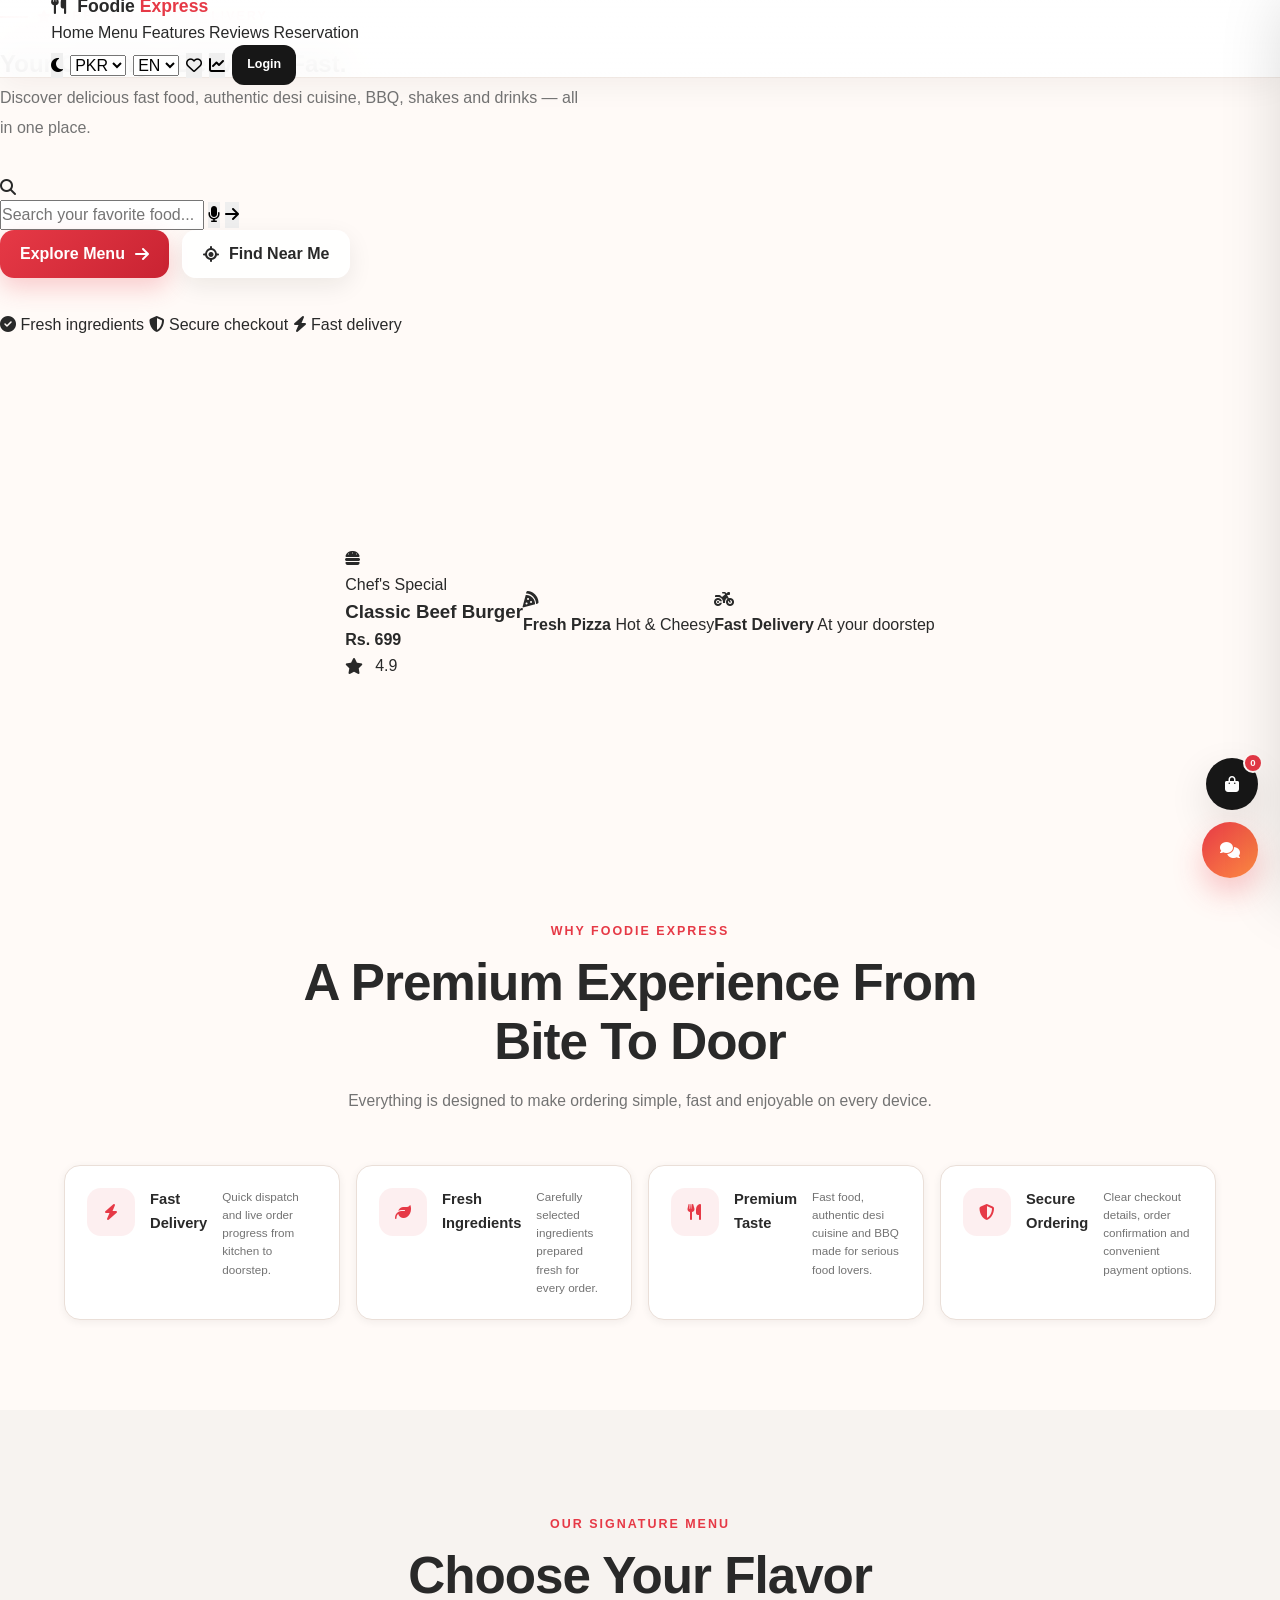
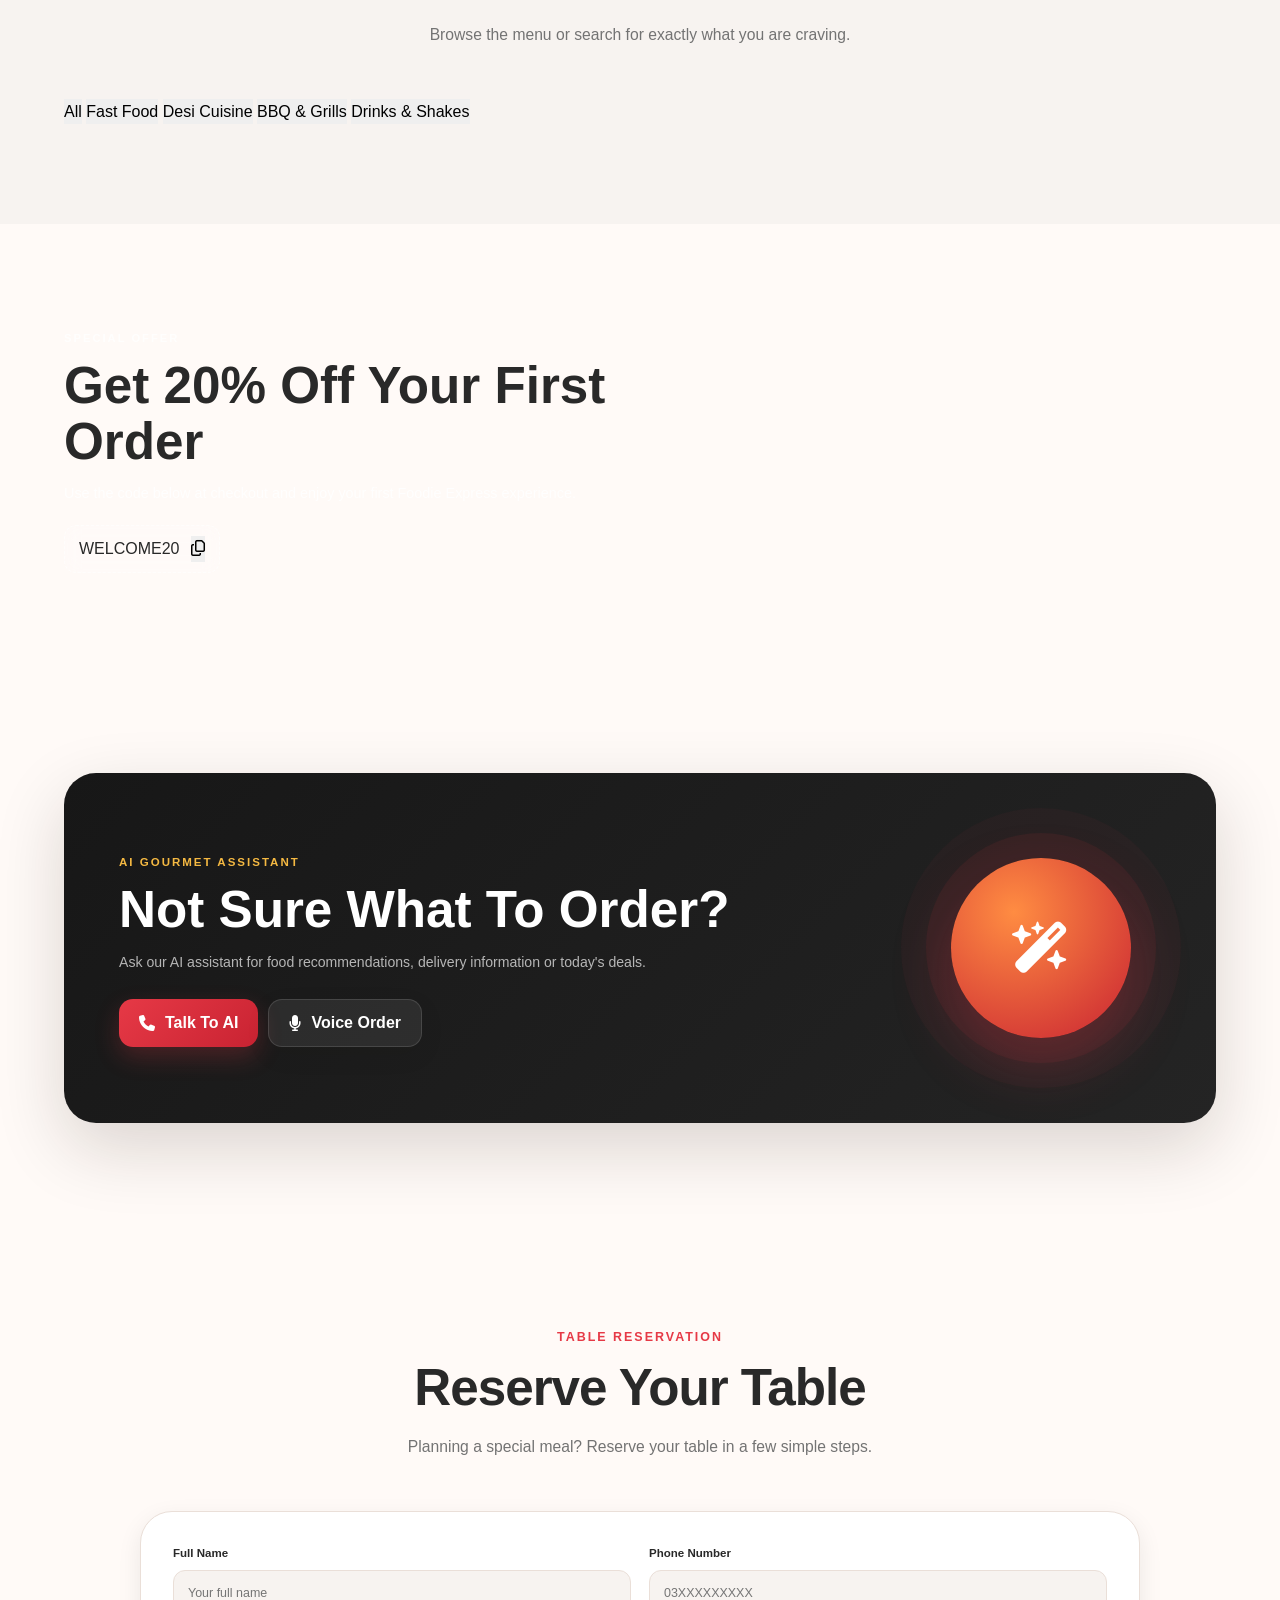
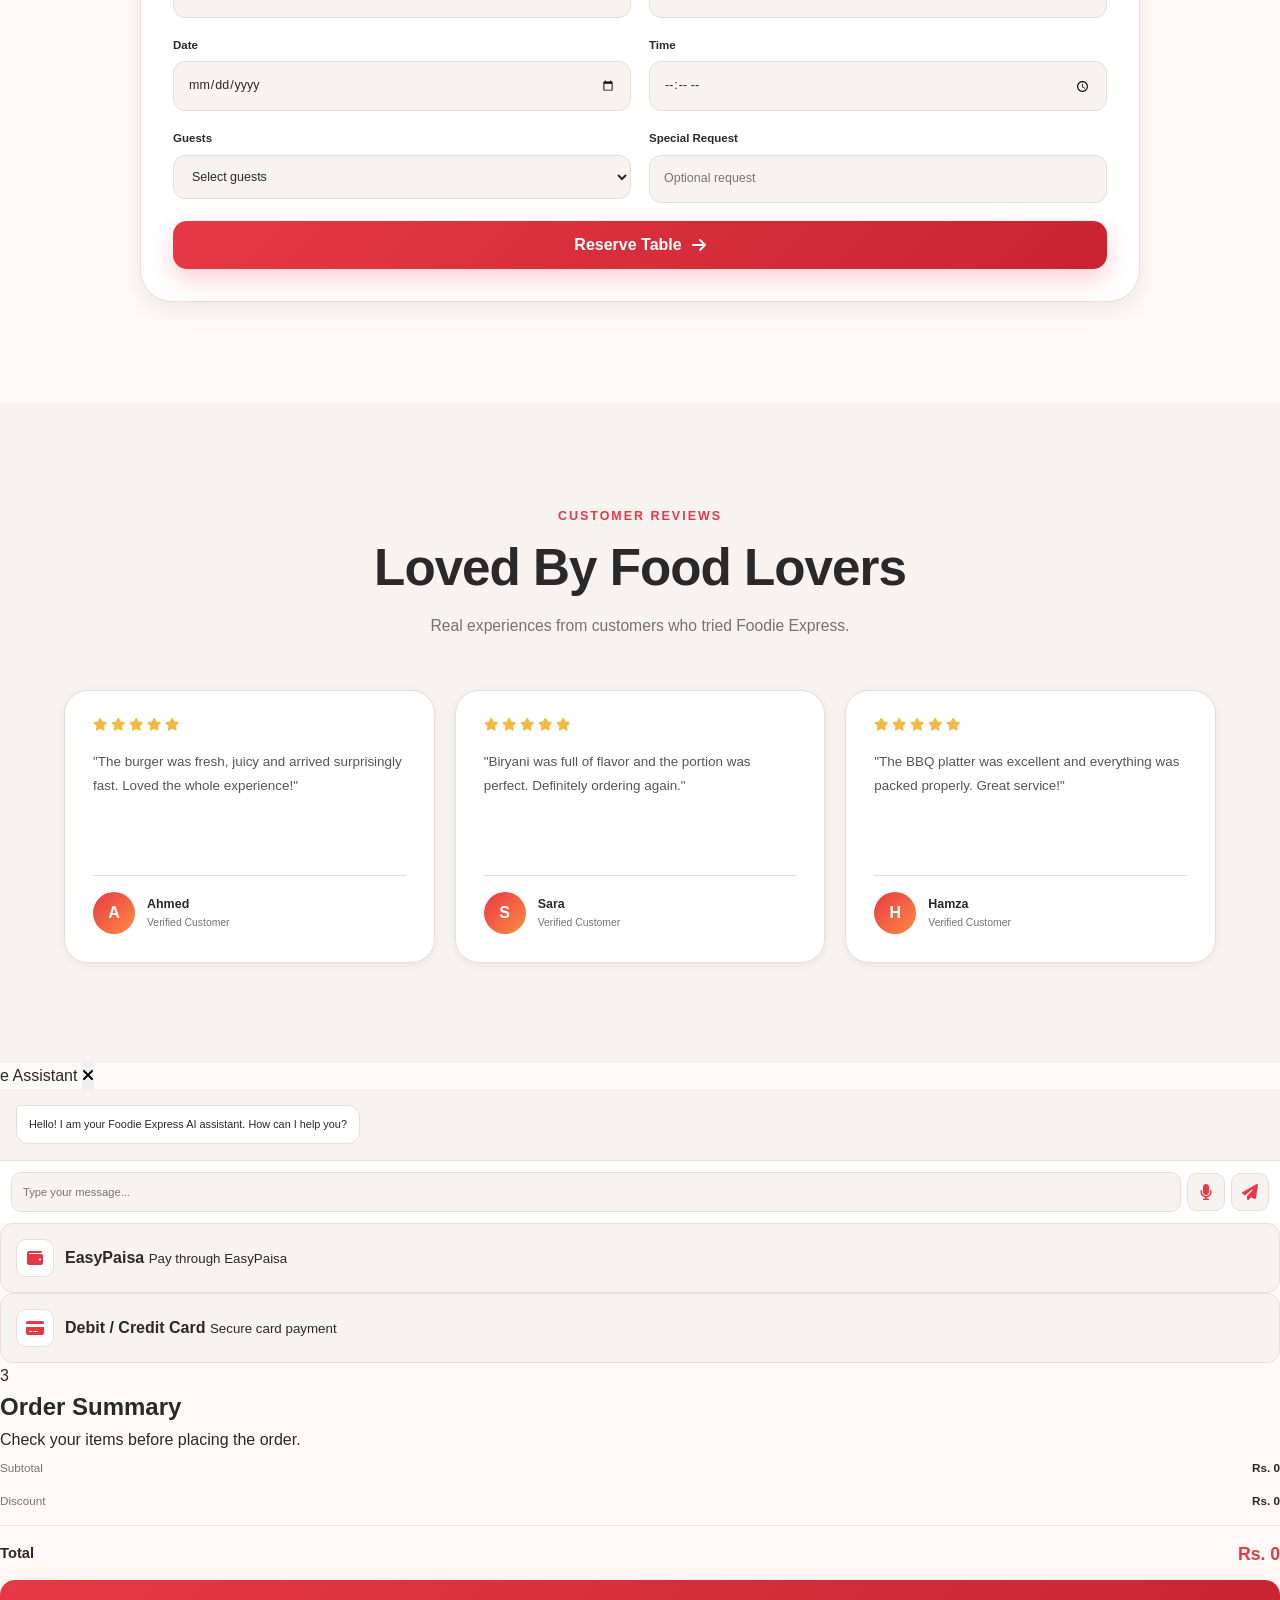
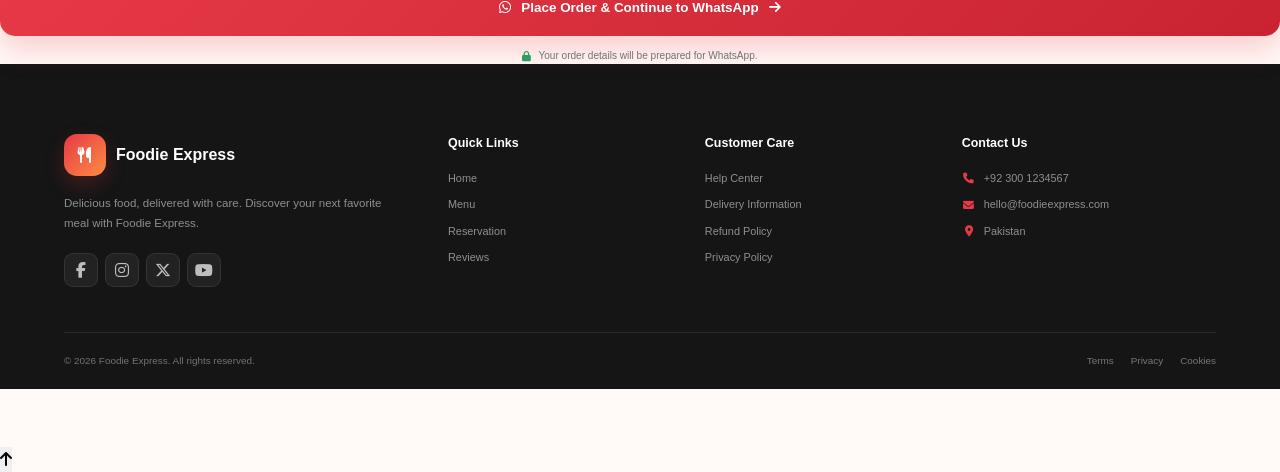
==== commit a1d641bd: "Update print statement from 'Hello' to 'Goodbye'" ====
--- a/index.html
+++ b/index.html
@@ -284,8 +284,8 @@
                     <h3>Secure Ordering</h3>
 
                     <p>
-                        Simple checkout and multiple payment
-                        options for a smooth experience.
+                        Clear checkout details, order confirmation
+                        and convenient payment options.
                     </p>
                 </article>
 
@@ -297,82 +297,89 @@
         <!-- ==================== MENU ==================== -->
         <section class="section menu-section" id="menu">
 
-            <div class="section-heading menu-heading">
-
-                <span class="eyebrow">OUR MENU</span>
-
-                <h2>Choose Your Favorite</h2>
+            <div class="section-heading">
+                <span class="eyebrow">OUR SIGNATURE MENU</span>
+
+                <h2>Choose Your Flavor</h2>
 
                 <p>
-                    Delicious options prepared fresh and delivered
-                    straight to your doorstep.
+                    Browse the menu or search for exactly what
+                    you are craving.
                 </p>
-
-            </div>
-
-
-            <div class="category-tabs" id="category-tabs">
+            </div>
+
+
+            <div class="menu-filter" id="menu-filter">
 
                 <button
-                    class="category-tab active"
+                    class="filter-btn active"
                     type="button"
-                    onclick="filterMenu('all', this)"
+                    onclick="filterMenu('All', this)"
                 >
                     All
                 </button>
 
                 <button
-                    class="category-tab"
+                    class="filter-btn"
                     type="button"
-                    onclick="filterMenu('Burgers', this)"
+                    onclick="filterMenu('Fast Food', this)"
                 >
-                    Burgers
+                    Fast Food
                 </button>
 
                 <button
-                    class="category-tab"
+                    class="filter-btn"
                     type="button"
-                    onclick="filterMenu('Pizza', this)"
+                    onclick="filterMenu('Desi Cuisine', this)"
                 >
-                    Pizza
+                    Desi Cuisine
                 </button>
 
                 <button
-                    class="category-tab"
+                    class="filter-btn"
                     type="button"
-                    onclick="filterMenu('Desi', this)"
+                    onclick="filterMenu('BBQ & Grills', this)"
                 >
-                    Desi
+                    BBQ &amp; Grills
                 </button>
 
                 <button
-                    class="category-tab"
+                    class="filter-btn"
                     type="button"
-                    onclick="filterMenu('BBQ', this)"
+                    onclick="filterMenu('Drinks & Shakes', this)"
                 >
-                    BBQ
+                    Drinks &amp; Shakes
                 </button>
 
+            </div>
+
+
+            <div
+                class="menu-container"
+                id="menu-container"
+                aria-live="polite"
+            ></div>
+
+
+            <div class="no-results hidden" id="no-results">
+                <div class="no-results-icon">
+                    <i class="fa-solid fa-face-sad-tear"></i>
+                </div>
+
+                <h3>No food found</h3>
+
+                <p>
+                    Try another search or choose a different category.
+                </p>
+
                 <button
-                    class="category-tab"
+                    class="secondary-btn"
                     type="button"
-                    onclick="filterMenu('Drinks', this)"
+                    onclick="resetMenuFilters()"
                 >
-                    Drinks
+                    Show All
                 </button>
-
-                <button
-                    class="category-tab"
-                    type="button"
-                    onclick="filterMenu('Desserts', this)"
-                >
-                    Desserts
-                </button>
-
-            </div>
-
-
-            <div class="menu-grid" id="menu-grid"></div>
+            </div>
 
         </section>
 
@@ -396,7 +403,10 @@
                 </p>
 
                 <div class="promo-code">
-                    <span id="promo-code-text">WELCOME20</span>
+
+                    <span id="promo-code-text">
+                        WELCOME20
+                    </span>
 
                     <button
                         type="button"
@@ -405,6 +415,248 @@
                     >
                         <i class="fa-regular fa-copy"></i>
                     </button>
+
+                </div>
+
+            </div>
+
+        </section>        <!-- ==================== AI ASSISTANT ==================== -->
+        <section class="section ai-section" id="ai-assistant">
+
+            <div class="ai-card">
+
+                <div class="ai-content">
+
+                    <span class="eyebrow">
+                        AI GOURMET ASSISTANT
+                    </span>
+
+                    <h2>
+                        Not Sure What To Order?
+                    </h2>
+
+                    <p>
+                        Ask our AI assistant for food recommendations,
+                        delivery information or today's deals.
+                    </p>
+
+                    <div class="ai-buttons">
+
+                        <button
+                            type="button"
+                            class="primary-btn"
+                            onclick="startAICallSimulation()"
+                        >
+                            <i class="fa-solid fa-phone"></i>
+                            Talk To AI
+                        </button>
+
+                        <button
+                            type="button"
+                            class="secondary-btn"
+                            onclick="startAIVoiceInput()"
+                        >
+                            <i class="fa-solid fa-microphone"></i>
+                            Voice Order
+                        </button>
+
+                    </div>
+
+                </div>
+
+
+                <div class="ai-visual">
+                    <div class="ai-orb">
+                        <i class="fa-solid fa-wand-magic-sparkles"></i>
+                    </div>
+                </div>
+
+            </div>
+
+        </section>
+
+
+        <!-- ==================== RESERVATION ==================== -->
+        <section class="section reservation-section" id="reservation">
+
+            <div class="section-heading">
+                <span class="eyebrow">TABLE RESERVATION</span>
+
+                <h2>Reserve Your Table</h2>
+
+                <p>
+                    Planning a special meal? Reserve your table
+                    in a few simple steps.
+                </p>
+            </div>
+
+
+            <div class="reservation-card">
+
+                <form id="reservation-form" onsubmit="handleReservation(event)">
+
+                    <div class="form-field">
+                        <label for="reservation-name">
+                            Full Name
+                        </label>
+
+                        <input
+                            id="reservation-name"
+                            type="text"
+                            placeholder="Your full name"
+                            required
+                        >
+                    </div>
+
+
+                    <div class="form-field">
+                        <label for="reservation-phone">
+                            Phone Number
+                        </label>
+
+                        <input
+                            id="reservation-phone"
+                            type="tel"
+                            placeholder="03XXXXXXXXX"
+                            required
+                        >
+                    </div>
+
+
+                    <div class="form-field">
+                        <label for="reservation-date">
+                            Date
+                        </label>
+
+                        <input
+                            id="reservation-date"
+                            type="date"
+                            required
+                        >
+                    </div>
+
+
+                    <div class="form-field">
+                        <label for="reservation-time">
+                            Time
+                        </label>
+
+                        <input
+                            id="reservation-time"
+                            type="time"
+                            required
+                        >
+                    </div>
+
+
+                    <div class="form-field">
+                        <label for="reservation-guests">
+                            Guests
+                        </label>
+
+                        <select id="reservation-guests" required>
+                            <option value="">Select guests</option>
+                            <option value="1">1 Guest</option>
+                            <option value="2">2 Guests</option>
+                            <option value="3">3 Guests</option>
+                            <option value="4">4 Guests</option>
+                            <option value="5">5 Guests</option>
+                            <option value="6">6 Guests</option>
+                            <option value="7">7 Guests</option>
+                            <option value="8">8 Guests</option>
+                            <option value="9">9 Guests</option>
+                            <option value="10">10 Guests</option>
+                        </select>
+                    </div>
+
+
+                    <div class="form-field">
+                        <label for="reservation-note">
+                            Special Request
+                        </label>
+
+                        <input
+                            id="reservation-note"
+                            type="text"
+                            placeholder="Optional request"
+                        >
+                    </div>
+
+
+                    <button
+                        class="primary-btn reservation-submit"
+                        type="submit"
+                    >
+                        Reserve Table
+                        <i class="fa-solid fa-arrow-right"></i>
+                    </button>
+
+                </form>
+
+            </div>
+
+        </section>
+
+
+        <!-- ==================== ORDER TRACKING ==================== -->
+        <section
+            class="section tracking-section hidden"
+            id="tracking-section"
+        >
+
+            <div class="section-heading">
+                <span class="eyebrow">ORDER TRACKING</span>
+
+                <h2>Track Your Order</h2>
+
+                <p>
+                    Follow your order from kitchen preparation
+                    to delivery.
+                </p>
+            </div>
+
+
+            <div class="tracking-card">
+
+                <div class="tracking-line"></div>
+
+                <div class="tracking-step" id="step-1">
+                    <div class="tracking-icon">
+                        <i class="fa-solid fa-receipt"></i>
+                    </div>
+
+                    <h3>Order Confirmed</h3>
+                    <p>Your order has been received.</p>
+                </div>
+
+
+                <div class="tracking-step" id="step-2">
+                    <div class="tracking-icon">
+                        <i class="fa-solid fa-fire-burner"></i>
+                    </div>
+
+                    <h3>Preparing</h3>
+                    <p>The kitchen is preparing your food.</p>
+                </div>
+
+
+                <div class="tracking-step" id="step-3">
+                    <div class="tracking-icon">
+                        <i class="fa-solid fa-motorcycle"></i>
+                    </div>
+
+                    <h3>On The Way</h3>
+                    <p>Your rider is on the way.</p>
+                </div>
+
+
+                <div class="tracking-step" id="step-4">
+                    <div class="tracking-icon">
+                        <i class="fa-solid fa-house"></i>
+                    </div>
+
+                    <h3>Delivered</h3>
+                    <p>Your food has arrived.</p>
                 </div>
 
             </div>
@@ -416,15 +668,14 @@
         <section class="section reviews-section" id="reviews">
 
             <div class="section-heading">
-
                 <span class="eyebrow">CUSTOMER REVIEWS</span>
 
                 <h2>Loved By Food Lovers</h2>
 
                 <p>
-                    Real experiences from people enjoying Foodie Express.
+                    Real experiences from customers who tried
+                    Foodie Express.
                 </p>
-
             </div>
 
 
@@ -441,15 +692,15 @@
                     </div>
 
                     <p>
-                        "The burger arrived hot, fresh and packed perfectly.
-                        The whole ordering experience was super smooth."
+                        "The burger was fresh, juicy and arrived
+                        surprisingly fast. Loved the whole experience!"
                     </p>
 
-                    <div class="review-author">
+                    <div class="review-user">
                         <div class="review-avatar">A</div>
 
                         <div>
-                            <strong>Ali Raza</strong>
+                            <strong>Ahmed</strong>
                             <span>Verified Customer</span>
                         </div>
                     </div>
@@ -468,15 +719,15 @@
                     </div>
 
                     <p>
-                        "Loved the desi food selection. Everything tasted
-                        fresh and delivery was surprisingly quick."
+                        "Biryani was full of flavor and the portion
+                        was perfect. Definitely ordering again."
                     </p>
 
-                    <div class="review-author">
+                    <div class="review-user">
                         <div class="review-avatar">S</div>
 
                         <div>
-                            <strong>Sarah Khan</strong>
+                            <strong>Sara</strong>
                             <span>Verified Customer</span>
                         </div>
                     </div>
@@ -491,19 +742,19 @@
                         <i class="fa-solid fa-star"></i>
                         <i class="fa-solid fa-star"></i>
                         <i class="fa-solid fa-star"></i>
-                        <i class="fa-solid fa-star-half-stroke"></i>
+                        <i class="fa-solid fa-star"></i>
                     </div>
 
                     <p>
-                        "Clean design, easy checkout and excellent food.
-                        Foodie Express has become my go-to."
+                        "The BBQ platter was excellent and everything
+                        was packed properly. Great service!"
                     </p>
 
-                    <div class="review-author">
+                    <div class="review-user">
                         <div class="review-avatar">H</div>
 
                         <div>
-                            <strong>Hamza Ahmed</strong>
+                            <strong>Hamza</strong>
                             <span>Verified Customer</span>
                         </div>
                     </div>
@@ -514,291 +765,206 @@
 
         </section>
 
-
-        <!-- ==================== RESERVATION ==================== -->
-        <section class="section reservation-section" id="reservation">
-
-            <div class="reservation-layout">
-
-                <div class="reservation-copy">
-
-                    <span class="eyebrow">
-                        TABLE RESERVATION
-                    </span>
-
-                    <h2>
-                        Reserve Your Table
-                    </h2>
-
-                    <p>
-                        Planning a dinner, family gathering or special
-                        occasion? Reserve your table in advance.
-                    </p>
-
-                    <div class="reservation-points">
-
-                        <div>
-                            <i class="fa-solid fa-circle-check"></i>
-                            Flexible reservation times
-                        </div>
-
-                        <div>
-                            <i class="fa-solid fa-circle-check"></i>
-                            Family-friendly dining
-                        </div>
-
-                        <div>
-                            <i class="fa-solid fa-circle-check"></i>
-                            Special occasion support
-                        </div>
-
-                    </div>
-
-                </div>
-
-
-                <form
-                    class="reservation-form"
-                    onsubmit="submitReservation(event)"
+    </main>
+
+
+    <!-- ==================== FLOATING CART ==================== -->
+    <button
+        class="floating-cart"
+        type="button"
+        onclick="toggleCart()"
+        aria-label="Open shopping bag"
+    >
+        <i class="fa-solid fa-bag-shopping"></i>
+        <span id="floating-cart-count">0</span>
+    </button>
+
+
+    <!-- ==================== CHATBOT ==================== -->
+    <button
+        class="chatbot-button"
+        type="button"
+        onclick="toggleChatbot()"
+        aria-label="Open AI assistant"
+    >
+        <i class="fa-solid fa-comments"></i>
+    </button>
+
+
+    <div class="chat-window hidden" id="chat-window">
+
+        <div class="chat-header">
+            <div>
+                <strong>Foodie AI</strong>
+                <span>Online Assistant</span>
+            </div>
+
+            <button
+                type="button"
+                onclick="toggleChatbot()"
+                aria-label="Close chatbot"
+            >
+                <i class="fa-solid fa-xmark"></i>
+            </button>
+        </div>
+
+
+        <div class="chat-messages" id="chat-messages">
+
+            <div class="chat-msg bot">
+                Hello! I am your Foodie Express AI assistant.
+                How can I help you?
+            </div>
+
+        </div>
+
+
+        <form
+            class="chat-input-area"
+            onsubmit="sendChatMessage(event)"
+        >
+
+            <input
+                type="text"
+                id="chat-input"
+                placeholder="Ask me anything..."
+                autocomplete="off"
+            >
+
+            <button
+                type="submit"
+                aria-label="Send message"
+            >
+                <i class="fa-solid fa-paper-plane"></i>
+            </button>
+
+        </form>
+
+    </div>e Assistant</span>
+            </div>
+
+            <button
+                type="button"
+                onclick="toggleChatbot()"
+                aria-label="Close chatbot"
+            >
+                <i class="fa-solid fa-xmark"></i>
+            </button>
+        </div>
+
+
+        <div class="chat-messages" id="chat-messages">
+
+            <div class="chat-msg bot">
+                Hello! I am your Foodie Express AI assistant.
+                How can I help you?
+            </div>
+
+        </div>
+
+
+        <div class="chat-input-area">
+
+            <input
+                type="text"
+                id="chat-input"
+                placeholder="Type your message..."
+                onkeydown="handleChatKeyPress(event)"
+            >
+
+            <button
+                type="button"
+                onclick="startAIVoiceInput()"
+                title="Voice input"
+            >
+                <i class="fa-solid fa-microphone"></i>
+            </button>
+
+            <button
+                type="button"
+                onclick="sendChatMessage()"
+                title="Send"
+            >
+                <i class="fa-solid fa-paper-plane"></i>
+            </button>
+
+        </div>
+
+    </div>
+
+
+    <!-- ==================== CART SIDEBAR ==================== -->
+    <aside class="cart-sidebar" id="cart-sidebar">
+
+        <div class="cart-header">
+
+            <div>
+                <span class="eyebrow">YOUR BAG</span>
+                <h2>Shopping Cart</h2>
+            </div>
+
+            <button
+                type="button"
+                class="close-btn"
+                onclick="toggleCart()"
+                aria-label="Close cart"
+            >
+                <i class="fa-solid fa-xmark"></i>
+            </button>
+
+        </div>
+
+
+        <div class="cart-items" id="cart-items"></div>
+
+
+        <div class="cart-footer">
+
+            <div class="coupon-row">
+
+                <input
+                    type="text"
+                    id="coupon-input"
+                    placeholder="Promo code"
+                    autocomplete="off"
                 >
 
-                    <div class="form-row">
-
-                        <div class="form-field">
-
-                            <label for="reservation-name">
-                                Full Name
-                            </label>
-
-                            <input
-                                id="reservation-name"
-                                type="text"
-                                placeholder="Your full name"
-                                required
-                            >
-
-                        </div>
-
-
-                        <div class="form-field">
-
-                            <label for="reservation-phone">
-                                Phone
-                            </label>
-
-                            <input
-                                id="reservation-phone"
-                                type="tel"
-                                placeholder="03XX XXXXXXX"
-                                required
-                            >
-
-                        </div>
-
-                    </div>
-
-
-                    <div class="form-row">
-
-                        <div class="form-field">
-
-                            <label for="reservation-date">
-                                Date
-                            </label>
-
-                            <input
-                                id="reservation-date"
-                                type="date"
-                                required
-                            >
-
-                        </div>
-
-
-                        <div class="form-field">
-
-                            <label for="reservation-time">
-                                Time
-                            </label>
-
-                            <select
-                                id="reservation-time"
-                                required
-                            >
-                                <option value="">Select time</option>
-                                <option value="12:00 PM">12:00 PM</option>
-                                <option value="1:00 PM">1:00 PM</option>
-                                <option value="2:00 PM">2:00 PM</option>
-                                <option value="5:00 PM">5:00 PM</option>
-                                <option value="6:00 PM">6:00 PM</option>
-                                <option value="7:00 PM">7:00 PM</option>
-                                <option value="8:00 PM">8:00 PM</option>
-                                <option value="9:00 PM">9:00 PM</option>
-                                <option value="10:00 PM">10:00 PM</option>
-                            </select>
-
-                        </div>
-
-                    </div>
-
-
-                    <div class="form-row">
-
-                        <div class="form-field">
-
-                            <label for="reservation-guests">
-                                Guests
-                            </label>
-
-                            <select
-                                id="reservation-guests"
-                                required
-                            >
-                                <option value="">Guests</option>
-                                <option value="1">1 Guest</option>
-                                <option value="2">2 Guests</option>
-                                <option value="3">3 Guests</option>
-                                <option value="4">4 Guests</option>
-                                <option value="5">5 Guests</option>
-                                <option value="6">6 Guests</option>
-                                <option value="7">7 Guests</option>
-                                <option value="8">8 Guests</option>
-                                <option value="9">9 Guests</option>
-                                <option value="10">10 Guests</option>
-                            </select>
-
-                        </div>
-
-
-                        <div class="form-field">
-
-                            <label for="reservation-note">
-                                Special Request
-                            </label>
-
-                            <input
-                                id="reservation-note"
-                                type="text"
-                                placeholder="Optional"
-                            >
-
-                        </div>
-
-                    </div>
-
-
-                    <button
-                        class="primary-btn full-width"
-                        type="submit"
-                    >
-                        Reserve Table
-                        <i class="fa-solid fa-arrow-right"></i>
-                    </button>
-
-                </form>
-
-            </div>
-
-        </section>
-
-
-        <!-- ==================== ORDER TRACKING ==================== -->
-        <section
-            class="section tracking-section hidden"
-            id="tracking-section"
-        >
-
-            <div class="section-heading">
-
-                <span class="eyebrow">
-                    ORDER TRACKING
-                </span>
-
-                <h2>
-                    Your Order Is On The Way
-                </h2>
-
-                <p id="tracking-message">
-                    Your latest order status will appear here.
-                </p>
-
-            </div>
-
-
-            <div class="tracking-card">
-
-                <div class="tracking-order-info">
-
-                    <span>Order ID</span>
-
-                    <strong id="tracking-order-id">
-                        —
-                    </strong>
-
-                </div>
-
-
-                <div class="tracking-progress">
-
-                    <div class="tracking-step active">
-
-                        <span>
-                            <i class="fa-solid fa-receipt"></i>
-                        </span>
-
-                        <strong>Order Placed</strong>
-
-                    </div>
-
-
-                    <div class="tracking-line"></div>
-
-
-                    <div class="tracking-step">
-
-                        <span>
-                            <i class="fa-solid fa-fire-burner"></i>
-                        </span>
-
-                        <strong>Preparing</strong>
-
-                    </div>
-
-
-                    <div class="tracking-line"></div>
-
-
-                    <div class="tracking-step">
-
-                        <span>
-                            <i class="fa-solid fa-motorcycle"></i>
-                        </span>
-
-                        <strong>On The Way</strong>
-
-                    </div>
-
-
-                    <div class="tracking-line"></div>
-
-
-                    <div class="tracking-step">
-
-                        <span>
-                            <i class="fa-solid fa-house"></i>
-                        </span>
-
-                        <strong>Delivered</strong>
-
-                    </div>
-
-                </div>
-
-            </div>
-
-        </section>
-
-    </main>
+                <button
+                    type="button"
+                    onclick="applyCoupon()"
+                >
+                    Apply
+                </button>
+
+            </div>
+
+            <p class="discount-message" id="discount-msg"></p>
+
+
+            <div class="cart-total-row">
+                <span>Discount</span>
+                <strong id="cart-discount">Rs. 0</strong>
+            </div>
+
+
+            <div class="cart-total-row cart-grand-total">
+                <span>Total</span>
+                <strong id="cart-total">0</strong>
+            </div>
+
+
+            <button
+                class="checkout-btn"
+                type="button"
+                onclick="checkout()"
+            >
+                Proceed To Checkout
+                <i class="fa-solid fa-arrow-right"></i>
+            </button>
+
+        </div>
+
+    </aside>
 
 
     <!-- ==================== CART OVERLAY ==================== -->
@@ -809,135 +975,6 @@
     ></div>
 
 
-    <!-- ==================== CART SIDEBAR ==================== -->
-    <aside class="cart-sidebar" id="cart-sidebar">
-
-        <div class="cart-header">
-
-            <div>
-                <span class="eyebrow">YOUR ORDER</span>
-
-                <h2>
-                    Shopping Bag
-                </h2>
-            </div>
-
-            <button
-                class="modal-close"
-                type="button"
-                onclick="toggleCart()"
-            >
-                <i class="fa-solid fa-xmark"></i>
-            </button>
-
-        </div>
-
-
-        <div
-            class="cart-items"
-            id="cart-items"
-        ></div>
-
-
-        <div class="cart-empty" id="cart-empty">
-
-            <div class="cart-empty-icon">
-                <i class="fa-solid fa-basket-shopping"></i>
-            </div>
-
-            <h3>
-                Your cart is empty
-            </h3>
-
-            <p>
-                Add something delicious from our menu.
-            </p>
-
-            <button
-                class="secondary-btn"
-                type="button"
-                onclick="toggleCart(); document.getElementById('menu').scrollIntoView({behavior:'smooth'});"
-            >
-                Browse Menu
-            </button>
-
-        </div>
-
-
-        <div class="cart-footer">
-
-            <div class="promo-input-row">
-
-                <input
-                    type="text"
-                    id="promo-input"
-                    placeholder="Promo code"
-                    autocomplete="off"
-                >
-
-                <button
-                    type="button"
-                    onclick="applyPromoCode()"
-                >
-                    Apply
-                </button>
-
-            </div>
-
-
-            <div class="cart-total-row">
-
-                <span>
-                    Subtotal
-                </span>
-
-                <strong id="cart-subtotal">
-                    Rs. 0
-                </strong>
-
-            </div>
-
-
-            <div class="cart-total-row discount-row">
-
-                <span>
-                    Discount
-                </span>
-
-                <strong id="cart-discount">
-                    Rs. 0
-                </strong>
-
-            </div>
-
-
-            <div class="cart-total-row grand-total-row">
-
-                <span>
-                    Total
-                </span>
-
-                <strong id="cart-total">
-                    Rs. 0
-                </strong>
-
-            </div>
-
-
-            <button
-                class="primary-btn full-width checkout-btn"
-                type="button"
-                onclick="checkout()"
-            >
-                Proceed To Checkout
-                <i class="fa-solid fa-arrow-right"></i>
-            </button>
-
-        </div>
-
-    </aside>
-
-
     <!-- ==================== CHECKOUT SCREEN ==================== -->
     <div
         class="checkout-screen hidden"
@@ -947,34 +984,24 @@
         <div class="checkout-topbar">
 
             <button
-                class="back-btn"
                 type="button"
+                class="checkout-back-btn"
                 onclick="closeCheckoutModal()"
             >
                 <i class="fa-solid fa-arrow-left"></i>
-                Back
+                Back To Cart
             </button>
 
 
             <div class="checkout-brand">
-
-                <span class="logo-mark">
-                    <i class="fa-solid fa-utensils"></i>
-                </span>
-
-                <span class="logo-text">
-                    Foodie <b>Express</b>
-                </span>
-
-            </div>
-
-
-            <div class="secure-label">
-
+                <i class="fa-solid fa-utensils"></i>
+                <span>Foodie Express</span>
+            </div>
+
+
+            <div class="checkout-secure">
                 <i class="fa-solid fa-shield-halved"></i>
-
                 Secure Checkout
-
             </div>
 
         </div>
@@ -985,43 +1012,35 @@
             <div class="checkout-main">
 
                 <div class="checkout-page-heading">
-
-                    <span class="eyebrow">
-                        FINAL STEP
-                    </span>
-
-                    <h1>
+                    <span class="eyebrow">CHECKOUT</span>
+
+                    <h2>
                         Complete Your Order
-                    </h1>
+                    </h2>
 
                     <p>
-                        Enter your delivery details and select your
-                        preferred payment method.
+                        Enter your delivery details and choose
+                        your preferred payment method.
                     </p>
-
                 </div>
 
 
                 <form
-                    class="checkout-form"
                     id="checkout-form"
                     onsubmit="processOrder(event)"
                 >
 
-                    <!-- CUSTOMER DETAILS -->
-                    <div class="checkout-card">
-
-                        <div class="checkout-card-title">
-
-                            <span class="step-number">
-                                01
-                            </span>
+                    <!-- DELIVERY DETAILS -->
+                    <section class="checkout-box">
+
+                        <div class="checkout-box-heading">
+
+                            <div class="checkout-step-number">
+                                1
+                            </div>
 
                             <div>
-                                <h2>
-                                    Delivery Details
-                                </h2>
-
+                                <h3>Delivery Details</h3>
                                 <p>
                                     Where should we deliver your order?
                                 </p>
@@ -1030,7 +1049,7 @@
                         </div>
 
 
-                        <div class="form-row">
+                        <div class="checkout-form-grid">
 
                             <div class="form-field">
 
@@ -1039,8 +1058,8 @@
                                 </label>
 
                                 <input
+                                    type="text"
                                     id="cust-name"
-                                    type="text"
                                     placeholder="Enter your full name"
                                     required
                                 >
@@ -1055,63 +1074,54 @@
                                 </label>
 
                                 <input
+                                    type="tel"
                                     id="cust-phone"
-                                    type="tel"
-                                    placeholder="03XX XXXXXXX"
+                                    placeholder="03XXXXXXXXX"
                                     required
                                 >
 
                             </div>
 
-                        </div>
-
-
-                        <div class="form-field">
-
-                            <label for="cust-email">
-                                Email Address
-                            </label>
-
-                            <input
-                                id="cust-email"
-                                type="email"
-                                placeholder="you@example.com"
-                                required
-                            >
-
-                        </div>
-
-
-                        <div class="form-field">
-
-                            <label for="cust-address">
-                                Delivery Address
-                            </label>
-
-                            <div class="input-with-action">
+
+                            <div class="form-field">
+
+                                <label for="cust-email">
+                                    Email Address
+                                </label>
 
                                 <input
+                                    type="email"
+                                    id="cust-email"
+                                    placeholder="you@example.com"
+                                >
+
+                            </div>
+
+
+                            <div class="form-field full-span">
+
+                                <label for="cust-address">
+                                    Delivery Address
+                                </label>
+
+                                <textarea
                                     id="cust-address"
-                                    type="text"
-                                    placeholder="House no, street, area"
+                                    rows="3"
+                                    placeholder="House number, street, area..."
                                     required
-                                >
+                                ></textarea>
 
                                 <button
-                                    class="field-action-btn"
                                     type="button"
+                                    class="location-btn"
                                     onclick="detectUserLocation('checkout')"
-                                    title="Use current location"
                                 >
                                     <i class="fa-solid fa-location-crosshairs"></i>
+                                    Use My Location
                                 </button>
 
                             </div>
 
-                        </div>
-
-
-                        <div class="form-row">
 
                             <div class="form-field">
 
@@ -1120,9 +1130,9 @@
                                 </label>
 
                                 <input
+                                    type="text"
                                     id="cust-city"
-                                    type="text"
-                                    placeholder="Your city"
+                                    placeholder="Enter your city"
                                     required
                                 >
 
@@ -1136,8 +1146,8 @@
                                 </label>
 
                                 <input
+                                    type="text"
                                     id="delivery-note"
-                                    type="text"
                                     placeholder="Optional instructions"
                                 >
 
@@ -1145,62 +1155,52 @@
 
                         </div>
 
-                    </div>
-
-
-                    <!-- PAYMENT -->
-                    <div class="checkout-card">
-
-                        <div class="checkout-card-title">
-
-                            <span class="step-number">
-                                02
-                            </span>
+                    </section>
+
+
+                    <!-- PAYMENT METHOD -->
+                    <section class="checkout-box">
+
+                        <div class="checkout-box-heading">
+
+                            <div class="checkout-step-number">
+                                2
+                            </div>
 
                             <div>
-                                <h2>
-                                    Payment Method
-                                </h2>
-
+                                <h3>Payment Method</h3>
                                 <p>
-                                    Choose how you would like to pay.
+                                    Choose how you want to pay.
                                 </p>
                             </div>
 
                         </div>
 
 
-                        <div class="payment-options">
+                        <div class="payment-methods">
 
                             <label class="payment-option">
 
                                 <input
                                     type="radio"
                                     name="payment-method"
+                                    id="payment-cod"
                                     value="Cash on Delivery"
-                                    id="payment-cod"
                                     checked
                                     onchange="togglePaymentInfo()"
                                 >
 
+                                <span class="payment-radio"></span>
+
                                 <span class="payment-icon">
                                     <i class="fa-solid fa-money-bill-wave"></i>
                                 </span>
 
-                                <span class="payment-option-content">
-
-                                    <strong>
-                                        Cash on Delivery
-                                    </strong>
-
+                                <span class="payment-details">
+                                    <strong>Cash on Delivery</strong>
                                     <small>
                                         Pay when your order arrives
                                     </small>
-
-                                </span>
-
-                                <span class="payment-check">
-                                    <i class="fa-solid fa-check"></i>
                                 </span>
 
                             </label>
@@ -1211,29 +1211,22 @@
                                 <input
                                     type="radio"
                                     name="payment-method"
+                                    id="payment-jazzcash"
                                     value="JazzCash"
-                                    id="payment-jazzcash"
                                     onchange="togglePaymentInfo()"
                                 >
+
+                                <span class="payment-radio"></span>
 
                                 <span class="payment-icon">
                                     <i class="fa-solid fa-mobile-screen-button"></i>
                                 </span>
 
-                                <span class="payment-option-content">
-
-                                    <strong>
-                                        JazzCash
-                                    </strong>
-
+                                <span class="payment-details">
+                                    <strong>JazzCash</strong>
                                     <small>
-                                        Pay securely with JazzCash
+                                        Pay securely through JazzCash
                                     </small>
-
-                                </span>
-
-                                <span class="payment-check">
-                                    <i class="fa-solid fa-check"></i>
                                 </span>
 
                             </label>
@@ -1244,29 +1237,22 @@
                                 <input
                                     type="radio"
                                     name="payment-method"
+                                    id="payment-easypaisa"
                                     value="EasyPaisa"
-                                    id="payment-easypaisa"
                                     onchange="togglePaymentInfo()"
                                 >
+
+                                <span class="payment-radio"></span>
 
                                 <span class="payment-icon">
                                     <i class="fa-solid fa-wallet"></i>
                                 </span>
 
-                                <span class="payment-option-content">
-
-                                    <strong>
-                                        EasyPaisa
-                                    </strong>
-
+                                <span class="payment-details">
+                                    <strong>EasyPaisa</strong>
                                     <small>
-                                        Pay securely with EasyPaisa
+                                        Pay securely through EasyPaisa
                                     </small>
-
-                                </span>
-
-                                <span class="payment-check">
-                                    <i class="fa-solid fa-check"></i>
                                 </span>
 
                             </label>
@@ -1277,55 +1263,43 @@
                                 <input
                                     type="radio"
                                     name="payment-method"
+                                    id="payment-card"
                                     value="Card"
-                                    id="payment-card"
                                     onchange="togglePaymentInfo()"
                                 >
+
+                                <span class="payment-radio"></span>
 
                                 <span class="payment-icon">
                                     <i class="fa-solid fa-credit-card"></i>
                                 </span>
 
-                                <span class="payment-option-content">
-
-                                    <strong>
-                                        Debit / Credit Card
-                                    </strong>
-
+                                <span class="payment-details">
+                                    <strong>Debit / Credit Card</strong>
                                     <small>
-                                        Secure card payment
+                                        Visa, Mastercard and more
                                     </small>
-
                                 </span>
 
-                                <span class="payment-check">
-                                    <i class="fa-solid fa-check"></i>
-                                </span>
-
                             </label>
 
                         </div>
 
 
                         <div
-                            class="payment-extra hidden"
+                            class="payment-extra"
                             id="payment-extra"
-                        >
-
-                            <div id="payment-extra-content"></div>
-
-                        </div>
-
-                    </div>
-
-
-                    <!-- PLACE ORDER -->
+                        ></div>
+
+                    </section>
+
+
                     <button
-                        class="primary-btn full-width place-order-btn"
+                        type="submit"
+                        class="primary-btn place-order-btn"
                         id="place-order-btn"
-                        type="submit"
                     >
-                        Place Order
+                        <span>Place Order</span>
                         <i class="fa-solid fa-check"></i>
                     </button>
 
@@ -1334,29 +1308,175 @@
             </div>
 
 
-            <!-- CHECKOUT SUMMARY -->
+            <!-- ORDER SUMMARY -->
             <aside class="checkout-summary">
 
-                <div class="checkout-summary-card">
-
-                    <div class="checkout-summary-heading">
+                <div class="checkout-summary-header">
+
+                    <span class="eyebrow">
+                        YOUR ORDER
+                    </span>
+
+                    <h3>
+                        Order Summary
+                    </h3>
+
+                </div>
+
+
+                <div
+                    class="checkout-summary-count"
+                    id="checkout-summary-count"
+                >
+                    0 Items
+                </div>
+
+
+                <div
+                    class="checkout-summary-items"
+                    id="checkout-summary-items"
+                ></div>
+
+
+                <div class="checkout-summary-divider"></div>
+
+
+                <div class="summary-row">
+
+                    <span>Subtotal</span>
+
+                    <strong id="checkout-subtotal">
+                        Rs. 0
+                    </strong>
+
+                </div>
+
+
+                <div class="summary-row">
+
+                    <span>Discount</span>
+
+                    <strong id="checkout-discount">
+                        Rs. 0
+                    </strong>
+
+                </div>
+
+
+                <div class="summary-row summary-final">
+
+                    <span>Total</span>
+
+                    <strong id="checkout-final-total">
+                        Rs. 0
+                    </strong>
+
+                </div>
+
+
+                <div class="checkout-summary-note">
+
+                    <i class="fa-solid fa-circle-check"></i>
+
+                    <span>
+                        Your information is secure and your
+                        order will be processed immediately.
+                    </span>
+
+                </div>
+
+            </aside>
+
+        </div>
+
+    </div>                            </span>
+
+                        </label>
+
+
+                        <label class="payment-option">
+
+                            <input
+                                type="radio"
+                                name="payment-method"
+                                id="payment-easypaisa"
+                                value="EasyPaisa"
+                                onchange="togglePaymentInfo()"
+                            >
+
+                            <span class="payment-option-content">
+
+                                <span class="payment-icon">
+                                    <i class="fa-solid fa-wallet"></i>
+                                </span>
+
+                                <span>
+                                    <strong>EasyPaisa</strong>
+                                    <small>Pay through EasyPaisa</small>
+                                </span>
+
+                            </span>
+
+                        </label>
+
+
+                        <label class="payment-option">
+
+                            <input
+                                type="radio"
+                                name="payment-method"
+                                id="payment-card"
+                                value="Card"
+                                onchange="togglePaymentInfo()"
+                            >
+
+                            <span class="payment-option-content">
+
+                                <span class="payment-icon">
+                                    <i class="fa-solid fa-credit-card"></i>
+                                </span>
+
+                                <span>
+                                    <strong>Debit / Credit Card</strong>
+                                    <small>Secure card payment</small>
+                                </span>
+
+                            </span>
+
+                        </label>
+
+                    </div>
+
+
+                    <div
+                        class="payment-extra hidden"
+                        id="payment-extra"
+                    >
+
+                        <div
+                            class="payment-extra-content"
+                            id="payment-extra-content"
+                        ></div>
+
+                    </div>
+
+                </section>
+
+
+                <!-- ORDER SUMMARY -->
+                <section class="checkout-card">
+
+                    <div class="checkout-card-title">
+
+                        <span class="step-number">3</span>
 
                         <div>
-                            <span class="eyebrow">
-                                ORDER SUMMARY
-                            </span>
-
-                            <h2>
-                                Your Items
-                            </h2>
+                            <h2>Order Summary</h2>
+
+                            <p>
+                                Check your items before placing the order.
+                            </p>
                         </div>
-
-                        <span
-                            class="checkout-summary-count"
-                            id="checkout-summary-count"
-                        >
-                            0
-                        </span>
 
                     </div>
 
@@ -1367,603 +1487,766 @@
                     ></div>
 
 
-                    <div class="checkout-summary-totals">
-
-                        <div>
-                            <span>
-                                Subtotal
-                            </span>
-
-                            <strong id="checkout-subtotal">
-                                Rs. 0
-                            </strong>
-                        </div>
-
-
-                        <div>
-                            <span>
-                                Discount
-                            </span>
-
-                            <strong id="checkout-discount">
-                                Rs. 0
-                            </strong>
-                        </div>
-
-
-                        <div class="summary-total">
-
-                            <span>
-                                Total
-                            </span>
-
-                            <strong id="checkout-final-total">
-                                Rs. 0
-                            </strong>
-
-                        </div>
-
-                    </div>
-
-
-                    <div class="checkout-summary-note">
-
-                        <i class="fa-solid fa-shield-halved"></i>
-
-                        <span>
-                            Your order details are handled securely.
-                        </span>
-
-                    </div>
-
-                </div>
-
-            </aside>
+                    <div class="checkout-summary-total">
+
+                        <span>Subtotal</span>
+                        <strong id="checkout-subtotal">Rs. 0</strong>
+
+                    </div>
+
+
+                    <div class="checkout-summary-total">
+
+                        <span>Discount</span>
+                        <strong id="checkout-discount">Rs. 0</strong>
+
+                    </div>
+
+
+                    <div class="checkout-summary-total checkout-final-total">
+
+                        <span>Total</span>
+                        <strong id="checkout-final-total">Rs. 0</strong>
+
+                    </div>
+
+                </section>
+
+
+                <button
+                    class="place-order-btn"
+                    type="submit"
+                >
+                    <i class="fa-brands fa-whatsapp"></i>
+
+                    Place Order &amp; Continue to WhatsApp
+
+                    <i class="fa-solid fa-arrow-right"></i>
+                </button>
+
+
+                <p class="checkout-note">
+                    <i class="fa-solid fa-lock"></i>
+                    Your order details will be prepared for WhatsApp.
+                </p>
+
+            </form>
 
         </div>
 
     </div>
 
-
-    <!-- ==================== AUTH MODAL ==================== -->
-    <div class="modal" id="auth-modal">
-
-        <div class="modal-card auth-card">
+</div>
+
+
+<!-- ==================== AUTH MODAL ==================== -->
+<div class="modal" id="auth-modal">
+
+    <div class="modal-card auth-card">
+
+        <button
+            class="modal-close"
+            type="button"
+            onclick="closeAuthModal()"
+        >
+            <i class="fa-solid fa-xmark"></i>
+        </button>
+
+
+        <div id="login-screen">
+
+            <div class="modal-heading">
+
+                <span class="modal-icon">
+                    <i class="fa-solid fa-user"></i>
+                </span>
+
+                <h2>Welcome Back</h2>
+
+                <p>
+                    Login to your Foodie Express account.
+                </p>
+
+            </div>
+
+
+            <form onsubmit="handleAuth(event, 'login')">
+
+                <div class="form-field">
+
+                    <label for="login-email">
+                        Email
+                    </label>
+
+                    <input
+                        id="login-email"
+                        type="email"
+                        placeholder="you@example.com"
+                        required
+                    >
+
+                </div>
+
+
+                <div class="form-field">
+
+                    <label for="login-password">
+                        Password
+                    </label>
+
+                    <input
+                        id="login-password"
+                        type="password"
+                        placeholder="Enter password"
+                        required
+                    >
+
+                </div>
+
+
+                <button
+                    class="primary-btn full-width"
+                    type="submit"
+                >
+                    Login
+                </button>
+
+            </form>
+
+
+            <p class="auth-switch">
+
+                Don't have an account?
+
+                <button
+                    type="button"
+                    onclick="switchAuthScreen('signup')"
+                >
+                    Create Account
+                </button>
+
+            </p>
+
+        </div>
+
+
+        <div id="signup-screen" class="hidden">
+
+            <div class="modal-heading">
+
+                <span class="modal-icon">
+                    <i class="fa-solid fa-user-plus"></i>
+                </span>
+
+                <h2>Create Account</h2>
+
+                <p>
+                    Join Foodie Express today.
+                </p>
+
+            </div>
+
+
+            <form onsubmit="handleAuth(event, 'signup')">
+
+                <div class="form-field">
+
+                    <label for="signup-name">
+                        Full Name
+                    </label>
+
+                    <input
+                        id="signup-name"
+                        type="text"
+                        placeholder="Your full name"
+                        required
+                    >
+
+                </div>
+
+
+                <div class="form-field">
+
+                    <label for="signup-email">
+                        Email
+                    </label>
+
+                    <input
+                        id="signup-email"
+                        type="email"
+                        placeholder="you@example.com"
+                        required
+                    >
+
+                </div>
+
+
+                <div class="form-field">
+
+                    <label for="signup-password">
+                        Password
+                    </label>
+
+                    <input
+                        id="signup-password"
+                        type="password"
+                        placeholder="Create password"
+                        required
+                    >
+
+                </div>
+
+
+                <button
+                    class="primary-btn full-width"
+                    type="submit"
+                >
+                    Create Account
+                </button>
+
+            </form>
+
+
+            <p class="auth-switch">
+
+                Already have an account?
+
+                <button
+                    type="button"
+                    onclick="switchAuthScreen('login')"
+                >
+                    Login
+                </button>
+
+            </p>
+
+        </div>
+
+    </div>
+
+</div>
+
+
+<!-- ==================== DASHBOARD MODAL ==================== -->
+<div class="modal" id="dashboard-modal">
+
+    <div class="modal-card dashboard-card">
+
+        <button
+            class="modal-close"
+            type="button"
+            onclick="closeDashboardModal()"
+        >
+            <i class="fa-solid fa-xmark"></i>
+        </button>
+
+
+        <div class="modal-heading">
+
+            <span class="modal-icon">
+                <i class="fa-solid fa-chart-line"></i>
+            </span>
+
+            <h2>Your Dashboard</h2>
+
+            <p>
+                Your Foodie Express activity.
+            </p>
+
+        </div>
+
+
+        <div class="dashboard-stats">
+
+            <div class="dashboard-stat">
+
+                <span>
+                    <i class="fa-solid fa-bag-shopping"></i>
+                </span>
+
+                <strong id="total-orders-count">0</strong>
+
+                <small>Total Orders</small>
+
+            </div>
+
+
+            <div class="dashboard-stat">
+
+                <span>
+                    <i class="fa-solid fa-coins"></i>
+                </span>
+
+                <strong id="loyalty-coins-count">0</strong>
+
+                <small>Loyalty Coins</small>
+
+            </div>
+
+
+            <div class="dashboard-stat">
+
+                <span>
+                    <i class="fa-solid fa-heart"></i>
+                </span>
+
+                <strong id="wishlist-count">0</strong>
+
+                <small>Favorites</small>
+
+            </div>
+
+        </div>
+
+
+        <div class="dashboard-history">
+
+            <h3>Order History</h3>
+
+            <div id="history-container"></div>
+
+        </div>
+
+
+        <button
+            type="button"
+            class="secondary-btn"
+            onclick="handleLogout()"
+        >
+            Logout
+        </button>
+
+    </div>
+
+</div>
+
+
+<!-- ==================== WISHLIST MODAL ==================== -->
+<div class="modal" id="wishlist-modal">
+
+    <div class="modal-card wishlist-card">
+
+        <button
+            class="modal-close"
+            type="button"
+            onclick="closeWishlistModal()"
+        >
+            <i class="fa-solid fa-xmark"></i>
+        </button>
+
+
+        <div class="modal-heading">
+
+            <span class="modal-icon">
+                <i class="fa-solid fa-heart"></i>
+            </span>
+
+            <h2>Your Favorites</h2>
+
+            <p>
+                Foods you saved for later.
+            </p>
+
+        </div>
+
+
+        <div id="wishlist-container"></div>
+
+    </div>
+
+</div>
+
+
+<!-- ==================== ITEM DETAIL MODAL ==================== -->
+<div
+    class="modal"
+    id="item-modal"
+>
+
+    <div class="modal-card item-detail-card">
+
+        <button
+            class="modal-close"
+            type="button"
+            onclick="closeItemModal()"
+        >
+            <i class="fa-solid fa-xmark"></i>
+        </button>
+
+
+        <div
+            class="item-detail-content"
+            id="item-detail-content"
+        ></div>
+
+    </div>
+
+</div><!-- ==================== ORDER SUCCESS MODAL ==================== -->
+<div
+    class="modal"
+    id="order-success-modal"
+>
+
+    <div class="modal-card order-success-card">
+
+        <button
+            class="modal-close"
+            type="button"
+            onclick="closeOrderSuccessModal()"
+        >
+            <i class="fa-solid fa-xmark"></i>
+        </button>
+
+
+        <div class="success-animation">
+
+            <div class="success-circle">
+                <i class="fa-solid fa-check"></i>
+            </div>
+
+        </div>
+
+
+        <div class="modal-heading">
+
+            <span class="eyebrow">
+                ORDER CONFIRMED
+            </span>
+
+            <h2>
+                Thank You!
+            </h2>
+
+            <p id="order-success-message">
+                Your order has been placed successfully.
+            </p>
+
+        </div>
+
+
+        <div class="order-success-details">
+
+            <div class="success-detail">
+
+                <span>Order ID</span>
+
+                <strong id="success-order-id">
+                    FE-000000
+                </strong>
+
+            </div>
+
+
+            <div class="success-detail">
+
+                <span>Total Amount</span>
+
+                <strong id="success-order-total">
+                    Rs. 0
+                </strong>
+
+            </div>
+
+
+            <div class="success-detail">
+
+                <span>Payment</span>
+
+                <strong id="success-payment-method">
+                    Cash on Delivery
+                </strong>
+
+            </div>
+
+        </div>
+
+
+        <div class="success-actions">
 
             <button
-                class="modal-close"
                 type="button"
-                onclick="closeAuthModal()"
-            >
-                <i class="fa-solid fa-xmark"></i>
+                class="primary-btn"
+                onclick="trackLatestOrder()"
+            >
+                <i class="fa-solid fa-location-dot"></i>
+                Track Order
             </button>
-
-
-            <div
-                class="auth-screen"
-                id="login-screen"
-            >
-
-                <div class="modal-heading">
-
-                    <span class="modal-icon">
-                        <i class="fa-solid fa-right-to-bracket"></i>
-                    </span>
-
-                    <h2>
-                        Welcome Back
-                    </h2>
-
-                    <p>
-                        Login to your Foodie Express account.
-                    </p>
-
-                </div>
-
-
-                <form onsubmit="handleAuth(event, 'login')">
-
-                    <div class="form-field">
-
-                        <label for="login-email">
-                            Email
-                        </label>
-
-                        <input
-                            id="login-email"
-                            type="email"
-                            placeholder="you@example.com"
-                            required
-                        >
-
-                    </div>
-
-
-                    <div class="form-field">
-
-                        <label for="login-password">
-                            Password
-                        </label>
-
-                        <input
-                            id="login-password"
-                            type="password"
-                            placeholder="Enter password"
-                            required
-                        >
-
-                    </div>
-
-
-                    <button
-                        class="primary-btn full-width"
-                        type="submit"
-                    >
-                        Login
-                    </button>
-
-                </form>
-
-
-                <p class="auth-switch">
-
-                    Don't have an account?
-
-                    <button
-                        type="button"
-                        onclick="switchAuthScreen('signup')"
-                    >
-                        Create Account
-                    </button>
-
-                </p>
-
-            </div>
-
-
-            <div
-                class="auth-screen hidden"
-                id="signup-screen"
-            >
-
-                <div class="modal-heading">
-
-                    <span class="modal-icon">
-                        <i class="fa-solid fa-user-plus"></i>
-                    </span>
-
-                    <h2>
-                        Create Account
-                    </h2>
-
-                    <p>
-                        Join Foodie Express today.
-                    </p>
-
-                </div>
-
-
-                <form onsubmit="handleAuth(event, 'signup')">
-
-                    <div class="form-field">
-
-                        <label for="signup-name">
-                            Full Name
-                        </label>
-
-                        <input
-                            id="signup-name"
-                            type="text"
-                            placeholder="Your full name"
-                            required
-                        >
-
-                    </div>
-
-
-                    <div class="form-field">
-
-                        <label for="signup-email">
-                            Email
-                        </label>
-
-                        <input
-                            id="signup-email"
-                            type="email"
-                            placeholder="you@example.com"
-                            required
-                        >
-
-                    </div>
-
-
-                    <div class="form-field">
-
-                        <label for="signup-password">
-                            Password
-                        </label>
-
-                        <input
-                            id="signup-password"
-                            type="password"
-                            placeholder="Create password"
-                            required
-                        >
-
-                    </div>
-
-
-                    <button
-                        class="primary-btn full-width"
-                        type="submit"
-                    >
-                        Create Account
-                    </button>
-
-                </form>
-
-
-                <p class="auth-switch">
-
-                    Already have an account?
-
-                    <button
-                        type="button"
-                        onclick="switchAuthScreen('login')"
-                    >
-                        Login
-                    </button>
-
-                </p>
-
-            </div>
-
-        </div>
-
-    </div>
-
-
-    <!-- ==================== DASHBOARD MODAL ==================== -->
-    <div class="modal" id="dashboard-modal">
-
-        <div class="modal-card dashboard-card">
-
-            <button
-                class="modal-close"
-                type="button"
-                onclick="closeDashboardModal()"
-            >
-                <i class="fa-solid fa-xmark"></i>
-            </button>
-
-
-            <div class="modal-heading">
-
-                <span class="modal-icon">
-                    <i class="fa-solid fa-chart-line"></i>
-                </span>
-
-                <h2>
-                    Your Dashboard
-                </h2>
-
-                <p>
-                    Your Foodie Express activity.
-                </p>
-
-            </div>
-
-
-            <div class="dashboard-stats">
-
-                <div class="dashboard-stat">
-
-                    <span>
-                        <i class="fa-solid fa-bag-shopping"></i>
-                    </span>
-
-                    <strong id="total-orders-count">
-                        0
-                    </strong>
-
-                    <small>
-                        Total Orders
-                    </small>
-
-                </div>
-
-
-                <div class="dashboard-stat">
-
-                    <span>
-                        <i class="fa-solid fa-coins"></i>
-                    </span>
-
-                    <strong id="loyalty-coins-count">
-                        0
-                    </strong>
-
-                    <small>
-                        Loyalty Coins
-                    </small>
-
-                </div>
-
-
-                <div class="dashboard-stat">
-
-                    <span>
-                        <i class="fa-solid fa-heart"></i>
-                    </span>
-
-                    <strong id="wishlist-count">
-                        0
-                    </strong>
-
-                    <small>
-                        Favorites
-                    </small>
-
-                </div>
-
-            </div>
-
-
-            <div class="dashboard-history">
-
-                <h3>
-                    Order History
-                </h3>
-
-                <div id="history-container"></div>
-
-            </div>
 
 
             <button
                 type="button"
                 class="secondary-btn"
-                onclick="handleLogout()"
-            >
-                Logout
+                onclick="closeOrderSuccessModal()"
+            >
+                Continue Shopping
             </button>
 
         </div>
 
     </div>
 
-
-    <!-- ==================== WISHLIST MODAL ==================== -->
-    <div class="modal" id="wishlist-modal">
-
-        <div class="modal-card wishlist-card">
-
-            <button
-                class="modal-close"
-                type="button"
-                onclick="closeWishlistModal()"
-            >
-                <i class="fa-solid fa-xmark"></i>
-            </button>
-
-
-            <div class="modal-heading">
-
-                <span class="modal-icon">
-                    <i class="fa-solid fa-heart"></i>
+</div>
+
+
+<!-- ==================== FOOTER ==================== -->
+<footer class="site-footer">
+
+    <div class="footer-main">
+
+        <div class="footer-brand">
+
+            <a
+                href="#home"
+                class="footer-logo"
+                onclick="scrollToSection('home')"
+            >
+                <span class="logo-icon">
+                    <i class="fa-solid fa-utensils"></i>
                 </span>
 
-                <h2>
-                    Your Favorites
-                </h2>
-
-                <p>
-                    Foods you saved for later.
-                </p>
-
-            </div>
-
-
-            <div id="wishlist-container"></div>
+                <span>
+                    Foodie
+                    <strong>Express</strong>
+                </span>
+            </a>
+
+
+            <p>
+                Delicious food, delivered with care.
+                Discover your next favorite meal with
+                Foodie Express.
+            </p>
+
+
+            <div class="social-links">
+
+                <a
+                    href="#"
+                    aria-label="Facebook"
+                    onclick="return false;"
+                >
+                    <i class="fa-brands fa-facebook-f"></i>
+                </a>
+
+
+                <a
+                    href="#"
+                    aria-label="Instagram"
+                    onclick="return false;"
+                >
+                    <i class="fa-brands fa-instagram"></i>
+                </a>
+
+
+                <a
+                    href="#"
+                    aria-label="Twitter"
+                    onclick="return false;"
+                >
+                    <i class="fa-brands fa-x-twitter"></i>
+                </a>
+
+
+                <a
+                    href="#"
+                    aria-label="YouTube"
+                    onclick="return false;"
+                >
+                    <i class="fa-brands fa-youtube"></i>
+                </a>
+
+            </div>
+
+        </div>
+
+
+        <div class="footer-column">
+
+            <h3>Quick Links</h3>
+
+            <a
+                href="#home"
+                onclick="scrollToSection('home')"
+            >
+                Home
+            </a>
+
+            <a
+                href="#menu"
+                onclick="scrollToSection('menu')"
+            >
+                Menu
+            </a>
+
+            <a
+                href="#reservation"
+                onclick="scrollToSection('reservation')"
+            >
+                Reservation
+            </a>
+
+            <a
+                href="#reviews"
+                onclick="scrollToSection('reviews')"
+            >
+                Reviews
+            </a>
+
+        </div>
+
+
+        <div class="footer-column">
+
+            <h3>Customer Care</h3>
+
+            <a
+                href="#"
+                onclick="return false;"
+            >
+                Help Center
+            </a>
+
+            <a
+                href="#"
+                onclick="return false;"
+            >
+                Delivery Information
+            </a>
+
+            <a
+                href="#"
+                onclick="return false;"
+            >
+                Refund Policy
+            </a>
+
+            <a
+                href="#"
+                onclick="return false;"
+            >
+                Privacy Policy
+            </a>
+
+        </div>
+
+
+        <div class="footer-column">
+
+            <h3>Contact Us</h3>
+
+            <a
+                href="tel:+923001234567"
+            >
+                <i class="fa-solid fa-phone"></i>
+                +92 300 1234567
+            </a>
+
+            <a
+                href="mailto:hello@foodieexpress.com"
+            >
+                <i class="fa-solid fa-envelope"></i>
+                hello@foodieexpress.com
+            </a>
+
+            <span>
+                <i class="fa-solid fa-location-dot"></i>
+                Pakistan
+            </span>
 
         </div>
 
     </div>
 
 
-    <!-- ==================== ITEM DETAIL MODAL ==================== -->
-    <div class="modal" id="item-detail-modal">
-
-        <div class="modal-card item-detail-card">
-
-            <button
-                class="modal-close"
-                type="button"
-                onclick="closeItemDetailModal()"
-            >
-                <i class="fa-solid fa-xmark"></i>
-            </button>
-
-
-            <div id="item-detail-body"></div>
+    <div class="footer-bottom">
+
+        <p>
+            © 2026 Foodie Express.
+            All rights reserved.
+        </p>
+
+
+        <div class="footer-bottom-links">
+
+            <a
+                href="#"
+                onclick="return false;"
+            >
+                Terms
+            </a>
+
+            <a
+                href="#"
+                onclick="return false;"
+            >
+                Privacy
+            </a>
+
+            <a
+                href="#"
+                onclick="return false;"
+            >
+                Cookies
+            </a>
 
         </div>
 
     </div>
 
-
-    <!-- ==================== FOOTER ==================== -->
-    <footer class="luxury-footer">
-
-        <div class="footer-glow" aria-hidden="true"></div>
-
-
-        <div class="footer-grid">
-
-            <div class="footer-brand">
-
-                <a class="logo footer-logo" href="#home">
-
-                    <span class="logo-mark">
-                        <i class="fa-solid fa-utensils"></i>
-                    </span>
-
-                    <span class="logo-text">
-                        Foodie <b>Express</b>
-                    </span>
-
-                </a>
-
-
-                <p>
-                    Bringing premium gourmet flavors, authentic
-                    desi cuisine and fast delivery together in one
-                    elegant food experience.
-                </p>
-
-
-                <a
-                    class="whatsapp-footer-btn"
-                    href="https://wa.me/923312969666"
-                    target="_blank"
-                    rel="noopener noreferrer"
-                >
-                    <i class="fa-brands fa-whatsapp"></i>
-                    Chat on WhatsApp
-                </a>
-
-            </div>
-
-
-            <div class="footer-col">
-
-                <h3>
-                    Explore
-                </h3>
-
-                <a href="#home">Home</a>
-                <a href="#menu">Menu</a>
-                <a href="#features">Features</a>
-                <a href="#reviews">Reviews</a>
-                <a href="#reservation">Reservation</a>
-
-            </div>
-
-
-            <div class="footer-col">
-
-                <h3>
-                    Customer
-                </h3>
-
-                <button
-                    type="button"
-                    onclick="toggleCart()"
-                >
-                    Shopping Bag
-                </button>
-
-                <button
-                    type="button"
-                    onclick="toggleWishlistModal()"
-                >
-                    Favorites
-                </button>
-
-                <button
-                    type="button"
-                    onclick="openDashboardModal()"
-                >
-                    Order History
-                </button>
-
-                <button
-                    type="button"
-                    onclick="openAuthModal('login')"
-                >
-                    Login / Signup
-                </button>
-
-            </div>
-
-
-            <div class="footer-col contact-col">
-
-                <h3>
-                    Contact
-                </h3>
-
-                <a href="tel:+923312969666">
-                    <i class="fa-solid fa-phone"></i>
-                    +92 331 2969666
-                </a>
-
-                <a href="mailto:support@foodieexpress.com">
-                    <i class="fa-solid fa-envelope"></i>
-                    support@foodieexpress.com
-                </a>
-
-                <span>
-                    <i class="fa-solid fa-location-dot"></i>
-                    Rahim Yar Khan, Pakistan
-                </span>
-
-
-                <div class="footer-socials">
-
-                    <a href="#" aria-label="Facebook">
-                        <i class="fa-brands fa-facebook-f"></i>
-                    </a>
-
-                    <a href="#" aria-label="X">
-                        <i class="fa-brands fa-x-twitter"></i>
-                    </a>
-
-                    <a href="#" aria-label="Instagram">
-                        <i class="fa-brands fa-instagram"></i>
-                    </a>
-
-                    <a
-                        href="https://wa.me/923312969666"
-                        target="_blank"
-                        rel="noopener noreferrer"
-                        aria-label="WhatsApp"
-                    >
-                        <i class="fa-brands fa-whatsapp"></i>
-                    </a>
-
-                </div>
-
-            </div>
-
-        </div>
-
-
-        <div class="footer-bottom">
-
-            <p>
-                &copy; 2026 Foodie Express. All rights reserved.
-            </p>
-
-            <span>
-                Premium frontend experience
-            </span>
-
-        </div>
-
-    </footer>
-
-
-    <!-- ==================== TOAST ==================== -->
-    <div
-        class="toast-container"
-        id="toast-container"
-        aria-live="polite"
-        aria-atomic="true"
-    ></div>
-
-
-    <script src="script.js"></script>
+</footer>
+
+
+<!-- ==================== TOAST ==================== -->
+<div
+    class="toast"
+    id="toast"
+    role="status"
+    aria-live="polite"
+>
+
+    <div class="toast-icon">
+        <i class="fa-solid fa-check"></i>
+    </div>
+
+    <div class="toast-content">
+
+        <strong id="toast-title">
+            Success
+        </strong>
+
+        <span id="toast-message">
+            Action completed successfully.
+        </span>
+
+    </div>
+
+
+    <button
+        type="button"
+        onclick="hideToast()"
+        aria-label="Close notification"
+    >
+        <i class="fa-solid fa-xmark"></i>
+    </button>
+
+</div>
+
+
+<!-- ==================== BACK TO TOP ==================== -->
+<button
+    class="back-to-top"
+    id="back-to-top"
+    type="button"
+    onclick="window.scrollTo({ top: 0, behavior: 'smooth' })"
+    aria-label="Back to top"
+>
+    <i class="fa-solid fa-arrow-up"></i>
+</button>
+
+
+<!-- ==================== JAVASCRIPT ==================== -->
+<script src="script.js"></script>
 
 </body>
+
 </html>
--- a/style.css
+++ b/style.css
@@ -1,7 +1,82 @@
 /* =========================================================
-   FOODIE EXPRESS
-   COMPLETE STYLE SHEET
+   FOODIE EXPRESS — PREMIUM INTERNATIONAL UI
+   Complete Responsive Stylesheet
 ========================================================= */
+
+
+/* =========================================================
+   ROOT VARIABLES
+========================================================= */
+
+:root {
+    --primary: #e63946;
+    --primary-dark: #c92332;
+    --primary-light: #ff5a67;
+
+    --secondary: #ff8c42;
+    --gold: #f5b942;
+    --gold-light: #ffd978;
+
+    --dark: #171717;
+    --dark-2: #242424;
+    --dark-3: #333333;
+
+    --text: #292929;
+    --text-light: #555555;
+    --muted: #737373;
+
+    --white: #ffffff;
+    --cream: #fffaf7;
+    --light: #f7f3f0;
+    --light-2: #f1ebe7;
+
+    --border: #eadfd8;
+    --border-dark: #3a3a3a;
+
+    --success: #2e9d61;
+    --danger: #d62828;
+    --warning: #e09b19;
+
+    --shadow-xs: 0 2px 8px rgba(30, 20, 15, 0.06);
+    --shadow-sm: 0 8px 24px rgba(30, 20, 15, 0.08);
+    --shadow-md: 0 15px 40px rgba(30, 20, 15, 0.12);
+    --shadow-lg: 0 25px 70px rgba(30, 20, 15, 0.16);
+
+    --radius-sm: 10px;
+    --radius-md: 16px;
+    --radius-lg: 24px;
+    --radius-xl: 32px;
+
+    --transition: 0.25s ease;
+
+    --header-height: 78px;
+    --container: 1240px;
+}
+
+
+/* =========================================================
+   DARK MODE VARIABLES
+========================================================= */
+
+html[data-theme="dark"] {
+    --text: #f7f7f7;
+    --text-light: #d1d1d1;
+    --muted: #a5a5a5;
+
+    --white: #202020;
+    --cream: #181818;
+    --light: #121212;
+    --light-2: #242424;
+
+    --border: #383838;
+    --border-dark: #4a4a4a;
+
+    --shadow-xs: 0 2px 8px rgba(0, 0, 0, 0.18);
+    --shadow-sm: 0 8px 24px rgba(0, 0, 0, 0.25);
+    --shadow-md: 0 15px 40px rgba(0, 0, 0, 0.32);
+    --shadow-lg: 0 25px 70px rgba(0, 0, 0, 0.45);
+}
+
 
 /* =========================================================
    RESET
@@ -13,152 +88,390 @@
     box-sizing: border-box;
 }
 
+
 html {
     scroll-behavior: smooth;
     scroll-padding-top: 90px;
 }
 
+
 body {
+    min-height: 100vh;
     font-family: "Poppins", sans-serif;
-    background: #fffaf7;
-    color: #252525;
+    background: var(--cream);
+    color: var(--text);
     line-height: 1.6;
     overflow-x: hidden;
     transition:
-        background 0.3s ease,
-        color 0.3s ease;
-}
-
-button,
-input,
-select,
-textarea {
-    font-family: inherit;
-}
-
-button {
-    cursor: pointer;
-}
-
-a {
-    text-decoration: none;
-    color: inherit;
-}
+        background var(--transition),
+        color var(--transition);
+}
+
+
+body.no-scroll {
+    overflow: hidden;
+}
+
 
 img {
     max-width: 100%;
     display: block;
 }
 
+
+button,
+input,
+textarea,
+select {
+    font: inherit;
+}
+
+
+button {
+    border: 0;
+    cursor: pointer;
+}
+
+
+a {
+    color: inherit;
+    text-decoration: none;
+}
+
+
+ul,
+ol {
+    list-style: none;
+}
+
+
+::selection {
+    background: var(--primary);
+    color: #ffffff;
+}
+
+
+/* =========================================================
+   ACCESSIBILITY
+========================================================= */
+
+button:focus-visible,
+a:focus-visible,
+input:focus-visible,
+textarea:focus-visible,
+select:focus-visible {
+    outline: 3px solid rgba(230, 57, 70, 0.28);
+    outline-offset: 3px;
+}
+
+
+/* =========================================================
+   SCROLLBAR
+========================================================= */
+
+::-webkit-scrollbar {
+    width: 10px;
+}
+
+
+::-webkit-scrollbar-track {
+    background: var(--light);
+}
+
+
+::-webkit-scrollbar-thumb {
+    background: linear-gradient(
+        180deg,
+        var(--primary),
+        var(--secondary)
+    );
+    border-radius: 50px;
+}
+
+
+::-webkit-scrollbar-thumb:hover {
+    background: var(--primary-dark);
+}
+
+
+/* =========================================================
+   COMMON CONTAINER
+========================================================= */
+
+.section-heading {
+    max-width: 760px;
+    margin: 0 auto 52px;
+    text-align: center;
+}
+
+
+.section-heading > span {
+    display: inline-flex;
+    align-items: center;
+    justify-content: center;
+    gap: 8px;
+
+    margin-bottom: 12px;
+
+    color: var(--primary);
+
+    font-size: 0.78rem;
+    font-weight: 800;
+    letter-spacing: 2px;
+}
+
+
+.section-heading h2 {
+    color: var(--text);
+    font-size: clamp(2rem, 4vw, 3.25rem);
+    line-height: 1.15;
+    font-weight: 800;
+    letter-spacing: -1px;
+}
+
+
+.section-heading h2 span {
+    color: var(--primary);
+}
+
+
+.section-heading p {
+    max-width: 650px;
+    margin: 16px auto 0;
+
+    color: var(--muted);
+    font-size: 0.98rem;
+}
+
+
+/* =========================================================
+   BUTTONS
+========================================================= */
+
+.primary-btn,
+.secondary-btn,
+.checkout-btn,
+.place-order-btn,
+.login-btn {
+    display: inline-flex;
+    align-items: center;
+    justify-content: center;
+    gap: 10px;
+
+    min-height: 48px;
+    padding: 0 20px;
+
+    border-radius: 14px;
+
+    font-weight: 700;
+    transition:
+        transform var(--transition),
+        box-shadow var(--transition),
+        background var(--transition),
+        color var(--transition);
+}
+
+
+.primary-btn {
+    color: #ffffff;
+    background: linear-gradient(
+        135deg,
+        var(--primary),
+        var(--primary-dark)
+    );
+
+    box-shadow:
+        0 10px 25px rgba(230, 57, 70, 0.24);
+}
+
+
+.primary-btn:hover {
+    transform: translateY(-2px);
+
+    box-shadow:
+        0 15px 32px rgba(230, 57, 70, 0.32);
+}
+
+
+.secondary-btn {
+    color: var(--text);
+    background: rgba(255, 255, 255, 0.88);
+    border: 1px solid rgba(255, 255, 255, 0.7);
+
+    box-shadow: var(--shadow-sm);
+}
+
+
+.secondary-btn:hover {
+    transform: translateY(-2px);
+    background: #ffffff;
+}
+
+
+.full-btn {
+    width: 100%;
+}
+
+
 .hidden {
     display: none !important;
 }
 
 
 /* =========================================================
-   CSS VARIABLES
+   PAGE LOADER
 ========================================================= */
 
-:root {
-    --primary: #e63946;
-    --primary-dark: #c92332;
-    --secondary: #ff8c42;
-    --gold: #f5b942;
-
-    --dark: #171717;
-    --dark-2: #242424;
-    --dark-3: #333333;
-
-    --text: #292929;
-    --muted: #737373;
-
-    --white: #ffffff;
-    --cream: #fffaf7;
-    --light: #f7f3f0;
-    --border: #eadfd8;
-
-    --success: #2e9d61;
-    --danger: #d62828;
-
-    --shadow-sm:
-        0 4px 15px rgba(0, 0, 0, 0.07);
-
-    --shadow:
-        0 10px 35px rgba(0, 0, 0, 0.10);
-
-    --shadow-lg:
-        0 20px 60px rgba(0, 0, 0, 0.16);
-
-    --radius-sm: 10px;
-    --radius: 18px;
-    --radius-lg: 28px;
-
-    --transition:
-        all 0.3s ease;
+.page-loader {
+    position: fixed;
+    inset: 0;
+    z-index: 99999;
+
+    display: flex;
+    align-items: center;
+    justify-content: center;
+
+    background:
+        radial-gradient(
+            circle at center,
+            rgba(230, 57, 70, 0.08),
+            transparent 42%
+        ),
+        var(--cream);
+
+    transition:
+        opacity 0.45s ease,
+        visibility 0.45s ease;
+}
+
+
+.page-loader.hidden {
+    opacity: 0;
+    visibility: hidden;
+}
+
+
+.loader-content {
+    display: flex;
+    flex-direction: column;
+    align-items: center;
+    gap: 16px;
+
+    text-align: center;
+}
+
+
+.loader-logo {
+    width: 76px;
+    height: 76px;
+
+    display: grid;
+    place-items: center;
+
+    color: #ffffff;
+    font-size: 1.8rem;
+
+    background: linear-gradient(
+        135deg,
+        var(--primary),
+        var(--secondary)
+    );
+
+    border-radius: 24px;
+
+    box-shadow:
+        0 18px 45px rgba(230, 57, 70, 0.25);
+}
+
+
+.loader-spinner {
+    width: 30px;
+    height: 30px;
+
+    border: 3px solid var(--border);
+    border-top-color: var(--primary);
+
+    border-radius: 50%;
+
+    animation: loaderSpin 0.8s linear infinite;
+}
+
+
+.loader-content p {
+    color: var(--muted);
+    font-size: 0.88rem;
+}
+
+
+@keyframes loaderSpin {
+    to {
+        transform: rotate(360deg);
+    }
 }
 
 
 /* =========================================================
-   DARK MODE
+   TOAST
 ========================================================= */
 
-html[data-theme="dark"] {
-    --cream: #111111;
-    --light: #1a1a1a;
-    --white: #202020;
-
-    --text: #f4f4f4;
-    --muted: #b7b7b7;
-
-    --border: #333333;
-
-    --dark: #080808;
-    --dark-2: #151515;
-}
-
-html[data-theme="dark"] body {
-    background: #111111;
-    color: #f4f4f4;
-}
-
-html[data-theme="dark"] .navbar {
-    background: rgba(18, 18, 18, 0.97);
-}
-
-html[data-theme="dark"] .feature-card,
-html[data-theme="dark"] .review-card,
-html[data-theme="dark"] .reservation-card,
-html[data-theme="dark"] .modal-content,
-html[data-theme="dark"] .cart-sidebar {
-    background: #1b1b1b;
-    border-color: #333;
-}
-
-html[data-theme="dark"] .filter-btn {
-    background: #1d1d1d;
-    color: #eeeeee;
-    border-color: #333;
-}
-
-html[data-theme="dark"] .filter-btn:hover {
-    border-color: var(--primary);
-}
-
-html[data-theme="dark"] input,
-html[data-theme="dark"] textarea,
-html[data-theme="dark"] select {
-    background: #242424;
-    color: #fff;
-    border-color: #3b3b3b;
-}
-
-html[data-theme="dark"] .menu-card {
-    background: #1b1b1b;
-    border-color: #333;
-}
-
-html[data-theme="dark"] .footer {
-    background: #070707;
+.toast-container {
+    position: fixed;
+    top: 95px;
+    right: 22px;
+    z-index: 99998;
+
+    display: flex;
+    flex-direction: column;
+    gap: 10px;
+
+    width: min(380px, calc(100vw - 30px));
+}
+
+
+.toast {
+    display: flex;
+    align-items: center;
+    gap: 12px;
+
+    padding: 15px 18px;
+
+    color: var(--text);
+
+    background: var(--white);
+    border: 1px solid var(--border);
+    border-radius: 15px;
+
+    box-shadow: var(--shadow-lg);
+
+    animation:
+        toastIn 0.3s ease,
+        toastOut 0.35s ease 3.4s forwards;
+}
+
+
+.toast i {
+    color: var(--primary);
+}
+
+
+@keyframes toastIn {
+    from {
+        opacity: 0;
+        transform: translateX(25px);
+    }
+
+    to {
+        opacity: 1;
+        transform: translateX(0);
+    }
+}
+
+
+@keyframes toastOut {
+    to {
+        opacity: 0;
+        transform: translateX(25px);
+    }
 }
 
 
@@ -170,993 +483,1240 @@
     position: fixed;
     top: 0;
     left: 0;
-    width: 100%;
-    min-height: 76px;
-
-    display: flex;
-    align-items: center;
-    justify-content: space-between;
-
-    gap: 20px;
-    padding: 12px 5%;
-
-    background: rgba(255, 255, 255, 0.96);
-    backdrop-filter: blur(16px);
-    -webkit-backdrop-filter: blur(16px);
-
-    border-bottom: 1px solid rgba(0, 0, 0, 0.06);
-
-    box-shadow: 0 3px 20px rgba(0, 0, 0, 0.07);
-
-    z-index: 9999;
-}
+    right: 0;
+
+    z-index: 9000;
+
+    height: var(--header-height);
+
+    display: flex;
+    align-items: center;
+    gap: 22px;
+
+    padding: 0 clamp(16px, 4vw, 55px);
+
+    background:
+        linear-gradient(
+            180deg,
+            rgba(255, 255, 255, 0.96),
+            rgba(255, 255, 255, 0.90)
+        );
+
+    border-bottom: 1px solid rgba(234, 223, 216, 0.7);
+
+    backdrop-filter: blur(18px);
+    -webkit-backdrop-filter: blur(18px);
+
+    box-shadow:
+        0 8px 30px rgba(40, 20, 10, 0.05);
+}
+
+
+html[data-theme="dark"] .navbar {
+    background:
+        linear-gradient(
+            180deg,
+            rgba(25, 25, 25, 0.96),
+            rgba(25, 25, 25, 0.88)
+        );
+}
+
+
+/* =========================================================
+   LOGO
+========================================================= */
 
 .logo {
-    display: flex;
-    align-items: center;
-    gap: 10px;
-
-    font-size: 1.45rem;
-    font-weight: 800;
-
+    display: inline-flex;
+    align-items: center;
+    gap: 11px;
+
+    flex-shrink: 0;
+
+    font-size: 1.1rem;
+    font-weight: 700;
+}
+
+
+.logo-icon {
+    width: 42px;
+    height: 42px;
+
+    display: grid;
+    place-items: center;
+
+    flex-shrink: 0;
+
+    color: #ffffff;
+
+    background:
+        linear-gradient(
+            135deg,
+            var(--primary),
+            var(--secondary)
+        );
+
+    border-radius: 13px;
+
+    box-shadow:
+        0 8px 20px rgba(230, 57, 70, 0.22);
+}
+
+
+.logo-text {
     white-space: nowrap;
-    cursor: pointer;
-}
-
-.logo i {
+    color: var(--text);
+}
+
+
+.logo-text b {
     color: var(--primary);
-    font-size: 1.6rem;
-}
-
-.logo b {
+}
+
+
+/* =========================================================
+   DESKTOP NAV
+========================================================= */
+
+.nav-links {
+    display: flex;
+    align-items: center;
+    justify-content: center;
+    gap: 4px;
+
+    margin-left: auto;
+}
+
+
+.nav-link {
+    position: relative;
+
+    display: inline-flex;
+    align-items: center;
+    gap: 7px;
+
+    padding: 10px 12px;
+
+    color: var(--muted);
+
+    font-size: 0.83rem;
+    font-weight: 600;
+
+    border-radius: 10px;
+
+    transition:
+        color var(--transition),
+        background var(--transition);
+}
+
+
+.nav-link i {
+    font-size: 0.76rem;
+}
+
+
+.nav-link:hover,
+.nav-link.active {
     color: var(--primary);
-}
-
-.nav-links {
-    display: flex;
-    align-items: center;
-    justify-content: center;
-    gap: 26px;
-}
-
-.nav-links a {
-    position: relative;
-
-    color: var(--text);
-    font-size: 0.9rem;
-    font-weight: 600;
-
-    transition: var(--transition);
-}
-
-.nav-links a::after {
-    content: "";
-
-    position: absolute;
-    left: 0;
-    bottom: -7px;
-
-    width: 0;
-    height: 2px;
-
-    background: var(--primary);
-    border-radius: 20px;
-
-    transition: width 0.3s ease;
-}
-
-.nav-links a:hover {
-    color: var(--primary);
-}
-
-.nav-links a:hover::after {
-    width: 100%;
-}
+    background: rgba(230, 57, 70, 0.06);
+}
+
+
+/* =========================================================
+   NAV ACTIONS
+========================================================= */
 
 .nav-actions {
     display: flex;
     align-items: center;
-    gap: 8px;
-}
-
-.icon-btn {
+    gap: 7px;
+}
+
+
+.icon-btn,
+.mobile-menu-btn {
     position: relative;
 
     width: 40px;
     height: 40px;
 
-    display: inline-flex;
-    align-items: center;
-    justify-content: center;
+    display: grid;
+    place-items: center;
+
+    color: var(--text);
+
+    background: var(--light);
 
     border: 1px solid var(--border);
-    border-radius: 50%;
-
-    background: transparent;
-    color: var(--text);
-
-    transition: var(--transition);
-}
-
-.icon-btn:hover {
-    color: var(--white);
-    background: var(--primary);
-    border-color: var(--primary);
-    transform: translateY(-2px);
-}
+    border-radius: 12px;
+
+    transition:
+        transform var(--transition),
+        background var(--transition),
+        color var(--transition);
+}
+
+
+.icon-btn:hover,
+.mobile-menu-btn:hover {
+    color: var(--primary);
+    transform: translateY(-1px);
+    background: rgba(230, 57, 70, 0.07);
+}
+
 
 .badge-btn .badge {
     position: absolute;
     top: -5px;
-    right: -4px;
+    right: -5px;
 
     min-width: 18px;
     height: 18px;
 
+    display: grid;
+    place-items: center;
+
     padding: 0 4px;
 
-    display: flex;
-    align-items: center;
-    justify-content: center;
-
-    border-radius: 50%;
+    color: #ffffff;
 
     background: var(--primary);
-    color: white;
+
+    border: 2px solid var(--white);
+    border-radius: 20px;
 
     font-size: 0.62rem;
+    font-weight: 800;
+}
+
+
+.small-select {
+    height: 40px;
+
+    padding: 0 9px;
+
+    color: var(--text);
+    background: var(--light);
+
+    border: 1px solid var(--border);
+    border-radius: 11px;
+
+    font-size: 0.72rem;
     font-weight: 700;
-}
-
-.small-select {
-    height: 38px;
-
-    padding: 0 7px;
-
-    border: 1px solid var(--border);
-    border-radius: 9px;
-
-    background: transparent;
-    color: var(--text);
-
-    font-size: 0.72rem;
-    font-weight: 600;
-
-    outline: none;
-}
+
+    cursor: pointer;
+}
+
 
 .login-btn {
-    height: 40px;
-
+    min-height: 40px;
     padding: 0 15px;
 
-    display: inline-flex;
-    align-items: center;
-    gap: 7px;
-
-    border: 0;
-    border-radius: 10px;
-
-    background: var(--primary);
-    color: white;
-
-    font-size: 0.82rem;
-    font-weight: 700;
-
-    transition: var(--transition);
-}
+    color: #ffffff;
+    background: var(--dark);
+
+    border-radius: 12px;
+
+    font-size: 0.78rem;
+}
+
+
+html[data-theme="dark"] .login-btn {
+    color: #151515;
+    background: #ffffff;
+}
+
 
 .login-btn:hover {
-    background: var(--primary-dark);
-    transform: translateY(-2px);
-    box-shadow: var(--shadow-sm);
-}
-
-
-/* =========================================================
-   HERO
+    transform: translateY(-1px);
+}/* =========================================================
+   HERO SECTION
 ========================================================= */
 
 .hero {
     position: relative;
 
-    min-height: 720px;
-    margin-top: 76px;
-
-    display: flex;
-    align-items: center;
-    justify-content: center;
+    min-height: 760px;
+
+    display: flex;
+    align-items: center;
+
+    padding:
+        calc(var(--header-height) + 80px)
+        clamp(18px, 5vw, 70px)
+        90px;
 
     overflow: hidden;
-}
-
-.hero-image {
+
+    background:
+        radial-gradient(
+            circle at 15% 20%,
+            rgba(230, 57, 70, 0.10),
+            transparent 30%
+        ),
+        radial-gradient(
+            circle at 85% 70%,
+            rgba(255, 140, 66, 0.10),
+            transparent 30%
+        ),
+        var(--cream);
+}
+
+
+.hero::before {
+    content: "";
+
     position: absolute;
-    inset: 0;
-
-    background-image:
-        url("https://images.unsplash.com/photo-1504674900247-0877df9cc836?auto=format&fit=crop&w=2200&q=90");
-
-    background-size: cover;
-    background-position: center;
-    background-repeat: no-repeat;
-
-    transform: scale(1.02);
-}
-
-.hero-overlay {
-    position: absolute;
-    inset: 0;
+    width: 420px;
+    height: 420px;
+
+    right: -180px;
+    top: 80px;
 
     background:
-        linear-gradient(
-            90deg,
-            rgba(0, 0, 0, 0.80) 0%,
-            rgba(0, 0, 0, 0.58) 48%,
-            rgba(0, 0, 0, 0.30) 100%
+        radial-gradient(
+            circle,
+            rgba(230, 57, 70, 0.14),
+            transparent 68%
         );
-}
-
-.hero-content {
+
+    border-radius: 50%;
+
+    pointer-events: none;
+}
+
+
+.hero-container {
     position: relative;
     z-index: 2;
 
-    width: min(1000px, 90%);
-
-    text-align: center;
-    color: white;
-
-    animation: heroEnter 0.9s ease both;
-}
-
-@keyframes heroEnter {
-    from {
-        opacity: 0;
-        transform: translateY(30px);
-    }
-
-    to {
-        opacity: 1;
-        transform: translateY(0);
-    }
-}
-
-.hero-badge {
+    width: min(100%, var(--container));
+
+    margin: 0 auto;
+
+    display: grid;
+    grid-template-columns: 1.05fr 0.95fr;
+    align-items: center;
+
+    gap: clamp(30px, 6vw, 90px);
+}
+
+
+.hero-content {
+    max-width: 650px;
+}
+
+
+.hero-eyebrow {
     display: inline-flex;
     align-items: center;
-    gap: 8px;
+    gap: 9px;
 
     margin-bottom: 18px;
-    padding: 8px 15px;
-
-    border: 1px solid rgba(255, 255, 255, 0.35);
-    border-radius: 100px;
-
-    background: rgba(255, 255, 255, 0.12);
-    backdrop-filter: blur(10px);
-
-    color: #fff;
+
+    color: var(--primary);
+
     font-size: 0.78rem;
-    font-weight: 600;
-}
-
-.hero-badge i {
+    font-weight: 800;
+    letter-spacing: 2px;
+    text-transform: uppercase;
+}
+
+
+.hero-eyebrow::before {
+    content: "";
+
+    width: 28px;
+    height: 2px;
+
+    background: var(--primary);
+}
+
+
+.hero h1 {
+    margin-bottom: 22px;
+
+    color: var(--text);
+
+    font-size: clamp(3rem, 6vw, 5.8rem);
+    line-height: 0.98;
+    letter-spacing: -4px;
+    font-weight: 900;
+}
+
+
+.hero h1 span {
+    color: var(--primary);
+}
+
+
+.hero-description {
+    max-width: 590px;
+
+    margin-bottom: 32px;
+
+    color: var(--muted);
+
+    font-size: 1rem;
+    line-height: 1.85;
+}
+
+
+.hero-actions {
+    display: flex;
+    align-items: center;
+    flex-wrap: wrap;
+    gap: 13px;
+
+    margin-bottom: 34px;
+}
+
+
+.hero-rating {
+    display: flex;
+    align-items: center;
+    gap: 12px;
+}
+
+
+.rating-stars {
+    display: flex;
+    gap: 3px;
+
     color: var(--gold);
 }
 
-.hero h1 {
-    max-width: 950px;
-    margin: auto;
-
-    font-size: clamp(2.7rem, 6vw, 5.6rem);
-    line-height: 1.08;
-    font-weight: 800;
-
-    letter-spacing: -2px;
-}
-
-.hero h1 span {
-    display: block;
-    color: var(--secondary);
-}
-
-.hero-content > p {
-    max-width: 720px;
-    margin: 22px auto 30px;
-
-    color: rgba(255, 255, 255, 0.9);
-
-    font-size: clamp(0.95rem, 2vw, 1.15rem);
-}
-
-
-/* =========================================================
-   SEARCH BOX
-========================================================= */
-
-.search-box {
-    width: min(700px, 100%);
-    min-height: 58px;
-
-    margin: 0 auto;
-
-    display: flex;
-    align-items: center;
-
-    padding: 5px 7px 5px 18px;
-
-    border: 1px solid rgba(255, 255, 255, 0.35);
-    border-radius: 100px;
-
-    background: rgba(255, 255, 255, 0.96);
-    box-shadow: var(--shadow-lg);
-}
-
-.search-box > i {
-    color: var(--primary);
-    font-size: 1rem;
-}
-
-.search-box input {
-    flex: 1;
-
-    min-width: 0;
-
-    padding: 12px;
-
-    border: 0;
-    outline: 0;
-
-    background: transparent;
-    color: #222;
-
-    font-size: 0.95rem;
-}
-
-.search-box input::placeholder {
-    color: #888;
-}
-
-.voice-search-btn {
-    width: 46px;
-    height: 46px;
-
-    display: flex;
-    align-items: center;
-    justify-content: center;
-
-    border: 0;
-    border-radius: 50%;
-
-    background: var(--primary);
-    color: white;
-
-    transition: var(--transition);
-}
-
-.voice-search-btn:hover {
-    background: var(--primary-dark);
-    transform: scale(1.06);
-}
-
-
-/* =========================================================
-   HERO BUTTONS
-========================================================= */
-
-.hero-buttons {
-    display: flex;
-    align-items: center;
-    justify-content: center;
-
-    gap: 12px;
-    margin-top: 24px;
-}
-
-.primary-btn,
-.secondary-btn {
-    min-height: 46px;
-
-    padding: 11px 21px;
-
-    display: inline-flex;
-    align-items: center;
-    justify-content: center;
-    gap: 9px;
-
-    border-radius: 11px;
-
-    font-size: 0.85rem;
-    font-weight: 700;
-
-    transition: var(--transition);
-}
-
-.primary-btn {
-    border: 1px solid var(--primary);
-    background: var(--primary);
-    color: white;
-}
-
-.primary-btn:hover {
-    background: var(--primary-dark);
-    border-color: var(--primary-dark);
-
-    transform: translateY(-3px);
-    box-shadow: 0 10px 25px rgba(230, 57, 70, 0.28);
-}
-
-.secondary-btn {
-    border: 1px solid rgba(255, 255, 255, 0.5);
-    background: rgba(255, 255, 255, 0.12);
-    color: white;
-
-    backdrop-filter: blur(8px);
-}
-
-.secondary-btn:hover {
-    background: white;
-    color: var(--primary);
-    transform: translateY(-3px);
-}
-
-
-/* =========================================================
-   SECTION COMMON
-========================================================= */
-
-section {
-    scroll-margin-top: 90px;
-}
-
-.section-heading {
-    width: min(800px, 92%);
-    margin: 0 auto 45px;
-
-    text-align: center;
-}
-
-.section-heading > span {
-    color: var(--primary);
-
-    font-size: 0.76rem;
-    font-weight: 800;
-
-    letter-spacing: 2px;
-}
-
-.section-heading h2 {
-    margin: 7px 0 10px;
-
-    font-size: clamp(1.8rem, 4vw, 2.8rem);
-    line-height: 1.2;
-
-    font-weight: 800;
-}
-
-.section-heading h2 span {
-    color: var(--primary);
-}
-
-.section-heading p {
-    color: var(--muted);
-    font-size: 0.92rem;
-}
-
-
-/* =========================================================
-   FEATURES
-========================================================= */
-
-.features-section {
-    padding: 90px 5%;
-    background: var(--cream);
-}
-
-.features-grid {
-    width: min(1200px, 100%);
-    margin: auto;
-
-    display: grid;
-    grid-template-columns: repeat(4, 1fr);
-    gap: 20px;
-}
-
-.feature-card {
-    padding: 30px 22px;
-
-    border: 1px solid var(--border);
-    border-radius: var(--radius);
-
-    background: var(--white);
-
-    text-align: center;
-
-    box-shadow: var(--shadow-sm);
-
-    transition: var(--transition);
-}
-
-.feature-card:hover {
-    transform: translateY(-8px);
-    box-shadow: var(--shadow);
-    border-color: rgba(230, 57, 70, 0.3);
-}
-
-.feature-icon {
-    width: 62px;
-    height: 62px;
-
-    margin: 0 auto 17px;
-
-    display: flex;
-    align-items: center;
-    justify-content: center;
-
-    border-radius: 18px;
-
-    background: rgba(230, 57, 70, 0.10);
-    color: var(--primary);
-
-    font-size: 1.45rem;
-}
-
-.feature-card h3 {
-    margin-bottom: 8px;
-
-    font-size: 1rem;
-}
-
-.feature-card p {
+
+.rating-text {
     color: var(--muted);
     font-size: 0.82rem;
 }
 
 
-/* =========================================================
-   MENU SECTION
-========================================================= */
-
-.menu-section {
-    padding: 100px 5%;
+.rating-text strong {
+    color: var(--text);
+}
+
+
+.hero-visual {
+    position: relative;
+
+    min-height: 550px;
+
+    display: flex;
+    align-items: center;
+    justify-content: center;
+}
+
+
+.hero-food-card {
+    position: relative;
+
+    width: min(100%, 520px);
+    aspect-ratio: 1 / 1;
+
+    display: flex;
+    align-items: center;
+    justify-content: center;
 
     background:
         radial-gradient(
-            circle at top right,
-            rgba(255, 140, 66, 0.07),
-            transparent 30%
-        ),
-        var(--light);
-}
-
-.filter-buttons {
-    width: min(1200px, 100%);
-    margin: 0 auto 38px;
-
-    display: flex;
-    justify-content: center;
-    align-items: center;
-
-    flex-wrap: wrap;
+            circle at 50% 45%,
+            rgba(255, 255, 255, 0.95),
+            rgba(255, 244, 237, 0.45) 48%,
+            transparent 72%
+        );
+
+    border-radius: 50%;
+}
+
+
+.hero-food-card img {
+    width: 90%;
+    height: 90%;
+
+    object-fit: contain;
+
+    filter:
+        drop-shadow(0 30px 30px rgba(40, 20, 10, 0.16));
+
+    animation: heroFloat 5s ease-in-out infinite;
+}
+
+
+@keyframes heroFloat {
+    0%,
+    100% {
+        transform: translateY(0) rotate(0deg);
+    }
+
+    50% {
+        transform: translateY(-12px) rotate(1deg);
+    }
+}
+
+
+.hero-floating-card {
+    position: absolute;
+
+    display: flex;
+    align-items: center;
     gap: 10px;
-}
-
-.filter-btn {
-    min-height: 43px;
-
-    padding: 9px 16px;
+
+    padding: 12px 16px;
+
+    background: var(--white);
 
     border: 1px solid var(--border);
-    border-radius: 100px;
-
-    background: var(--white);
+    border-radius: 15px;
+
+    box-shadow: var(--shadow-md);
+
+    animation: floatingCard 4s ease-in-out infinite;
+}
+
+
+.hero-floating-card i {
+    width: 34px;
+    height: 34px;
+
+    display: grid;
+    place-items: center;
+
+    color: #ffffff;
+
+    background: var(--primary);
+
+    border-radius: 10px;
+}
+
+
+.hero-floating-card strong {
+    display: block;
+
     color: var(--text);
 
     font-size: 0.78rem;
-    font-weight: 600;
-
-    transition: var(--transition);
-}
-
-.filter-btn i {
-    margin-right: 5px;
-}
-
-.filter-btn:hover {
-    border-color: var(--primary);
-    color: var(--primary);
-    transform: translateY(-2px);
-}
-
-.filter-btn.active {
-    background: var(--primary);
-    border-color: var(--primary);
-    color: white;
-
-    box-shadow: 0 8px 20px rgba(230, 57, 70, 0.2);
-}
-
-
-/* =========================================================
-   MENU GRID
-========================================================= */
-
-.menu-grid {
-    width: min(1250px, 100%);
-    margin: auto;
-
-    display: grid;
-
-    grid-template-columns:
-        repeat(4, minmax(0, 1fr));
-
-    gap: 22px;
-}
-
-.menu-card {
-    position: relative;
-
-    overflow: hidden;
-
-    border: 1px solid var(--border);
-    border-radius: var(--radius);
-
-    background: var(--white);
-
-    box-shadow: var(--shadow-sm);
-
-    transition:
-        transform 0.3s ease,
-        box-shadow 0.3s ease,
-        border-color 0.3s ease;
-
-    animation: cardIn 0.45s ease both;
-}
-
-@keyframes cardIn {
-    from {
-        opacity: 0;
-        transform: translateY(15px);
-    }
-
-    to {
-        opacity: 1;
-        transform: translateY(0);
-    }
-}
-
-.menu-card:hover {
-    transform: translateY(-7px);
-    box-shadow: var(--shadow);
-    border-color: rgba(230, 57, 70, 0.3);
-}
-
-.menu-image {
-    position: relative;
-
-    height: 215px;
-
-    overflow: hidden;
-
-    background: #eee;
-}
-
-.menu-image img {
-    width: 100%;
-    height: 100%;
-
-    object-fit: cover;
-
-    transition: transform 0.5s ease;
-}
-
-.menu-card:hover .menu-image img {
-    transform: scale(1.08);
-}
-
-.menu-badge {
-    position: absolute;
-    top: 12px;
-    left: 12px;
-
-    padding: 5px 10px;
-
-    border-radius: 100px;
-
-    background: var(--primary);
-    color: white;
-
-    font-size: 0.64rem;
-    font-weight: 700;
-
-    z-index: 2;
-}
-
-.wishlist-btn {
-    position: absolute;
-    top: 10px;
-    right: 10px;
-
-    width: 38px;
-    height: 38px;
-
-    display: flex;
-    align-items: center;
-    justify-content: center;
-
-    border: 0;
-    border-radius: 50%;
-
-    background: rgba(255, 255, 255, 0.94);
-    color: #555;
-
-    box-shadow: var(--shadow-sm);
-
-    z-index: 3;
-
-    transition: var(--transition);
-}
-
-.wishlist-btn:hover,
-.wishlist-btn.active {
-    background: var(--primary);
-    color: white;
-    transform: scale(1.08);
-}
-
-.menu-info {
-    padding: 18px;
-}
-
-.menu-category {
-    color: var(--primary);
+}
+
+
+.hero-floating-card span {
+    display: block;
+
+    color: var(--muted);
 
     font-size: 0.66rem;
-    font-weight: 800;
-
-    text-transform: uppercase;
-    letter-spacing: 1px;
-}
-
-.menu-info h3 {
-    margin: 5px 0 6px;
-
-    font-size: 1rem;
-    line-height: 1.35;
-}
-
-.menu-info p {
-    min-height: 42px;
-
-    color: var(--muted);
-
-    font-size: 0.75rem;
-    line-height: 1.55;
-}
-
-.menu-bottom {
-    margin-top: 15px;
-
-    display: flex;
-    align-items: center;
-    justify-content: space-between;
-
-    gap: 10px;
-}
-
-.menu-price {
-    color: var(--primary);
-
-    font-size: 1rem;
-    font-weight: 800;
-}
-
-.add-cart-btn {
-    min-height: 38px;
-
-    padding: 8px 12px;
-
-    display: inline-flex;
-    align-items: center;
-    gap: 6px;
-
-    border: 0;
-    border-radius: 9px;
-
-    background: var(--dark);
-    color: white;
-
-    font-size: 0.7rem;
-    font-weight: 700;
-
-    transition: var(--transition);
-}
-
-.add-cart-btn:hover {
-    background: var(--primary);
-    transform: translateY(-2px);
-}
-
-
-/* =========================================================
-   NO RESULTS
-========================================================= */
-
-.no-results {
-    width: min(500px, 90%);
-    margin: 40px auto 0;
-
-    padding: 45px 20px;
-
-    text-align: center;
-}
-
-.no-results-icon {
-    width: 75px;
-    height: 75px;
-
-    margin: 0 auto 15px;
-
-    display: flex;
-    align-items: center;
-    justify-content: center;
-
-    border-radius: 50%;
-
-    background: rgba(230, 57, 70, 0.08);
-    color: var(--primary);
-
-    font-size: 1.8rem;
-}
-
-.no-results h3 {
-    margin-bottom: 5px;
-}
-
-.no-results p {
-    margin-bottom: 18px;
-
-    color: var(--muted);
-    font-size: 0.85rem;
-}
-
-
-/* =========================================================
-   AI SECTION
-========================================================= */
-
-.ai-section {
-    padding: 90px 5%;
-
-    background: var(--cream);
-}
-
-.ai-card {
-    width: min(1150px, 100%);
-    min-height: 320px;
-
-    margin: auto;
-
-    position: relative;
-    overflow: hidden;
-
-    display: flex;
-    align-items: center;
-    justify-content: space-between;
-
-    padding: 55px;
-
-    border-radius: 30px;
-
-    background:
-        linear-gradient(
-            135deg,
-            #1b1b1b,
-            #303030
-        );
-
-    color: white;
-
-    box-shadow: var(--shadow-lg);
-}
-
-.ai-card::before {
-    content: "";
-
-    position: absolute;
-
-    width: 300px;
-    height: 300px;
-
-    right: 20%;
-    top: -150px;
-
-    border-radius: 50%;
-
-    background: rgba(230, 57, 70, 0.18);
-}
-
-.ai-content {
-    position: relative;
-    z-index: 2;
-
-    max-width: 620px;
-}
-
-.ai-label {
-    color: var(--secondary);
-
-    font-size: 0.7rem;
-    font-weight: 800;
-
-    letter-spacing: 2px;
-}
-
-.ai-content h2 {
-    margin: 10px 0;
-
-    font-size: clamp(2rem, 4vw, 3.3rem);
-    line-height: 1.1;
-}
-
-.ai-content p {
-    color: rgba(255, 255, 255, 0.72);
-
-    font-size: 0.9rem;
-}
-
-.ai-buttons {
-    display: flex;
-    gap: 10px;
-
-    margin-top: 25px;
-}
-
-.ai-visual {
-    position: relative;
-    z-index: 2;
-
-    width: 240px;
-    height: 240px;
-
-    display: flex;
-    align-items: center;
-    justify-content: center;
-}
-
-.ai-circle {
-    width: 170px;
-    height: 170px;
-
-    display: flex;
-    align-items: center;
-    justify-content: center;
-
-    border: 1px solid rgba(255, 255, 255, 0.25);
-    border-radius: 50%;
-
-    background: rgba(255, 255, 255, 0.08);
-
-    color: var(--secondary);
-
-    font-size: 4rem;
-
-    box-shadow:
-        0 0 0 20px rgba(255, 255, 255, 0.03),
-        0 0 0 40px rgba(255, 255, 255, 0.02);
-
-    animation: aiFloat 3s ease-in-out infinite;
-}
-
-@keyframes aiFloat {
+}
+
+
+.hero-floating-card.card-one {
+    top: 13%;
+    left: 0;
+}
+
+
+.hero-floating-card.card-two {
+    right: 0;
+    bottom: 17%;
+
+    animation-delay: 1.5s;
+}
+
+
+@keyframes floatingCard {
     0%,
     100% {
         transform: translateY(0);
     }
 
     50% {
-        transform: translateY(-10px);
+        transform: translateY(-8px);
     }
+}
+
+
+/* =========================================================
+   FEATURES
+========================================================= */
+
+.features-section {
+    padding: 30px clamp(18px, 5vw, 70px) 90px;
+}
+
+
+.features-grid {
+    width: min(100%, var(--container));
+
+    margin: 0 auto;
+
+    display: grid;
+    grid-template-columns: repeat(4, 1fr);
+
+    gap: 16px;
+}
+
+
+.feature-card {
+    display: flex;
+    align-items: flex-start;
+    gap: 15px;
+
+    padding: 22px;
+
+    background: var(--white);
+
+    border: 1px solid var(--border);
+    border-radius: var(--radius-md);
+
+    box-shadow: var(--shadow-xs);
+
+    transition:
+        transform var(--transition),
+        box-shadow var(--transition),
+        border-color var(--transition);
+}
+
+
+.feature-card:hover {
+    transform: translateY(-4px);
+
+    border-color: rgba(230, 57, 70, 0.25);
+
+    box-shadow: var(--shadow-md);
+}
+
+
+.feature-icon {
+    width: 48px;
+    height: 48px;
+
+    display: grid;
+    place-items: center;
+
+    flex-shrink: 0;
+
+    color: var(--primary);
+
+    background: rgba(230, 57, 70, 0.08);
+
+    border-radius: 14px;
+}
+
+
+.feature-card h3 {
+    margin-bottom: 4px;
+
+    color: var(--text);
+
+    font-size: 0.92rem;
+}
+
+
+.feature-card p {
+    color: var(--muted);
+
+    font-size: 0.73rem;
+    line-height: 1.55;
+}
+
+
+/* =========================================================
+   MENU SECTION
+========================================================= */
+
+.menu-section {
+    padding:
+        100px
+        clamp(18px, 5vw, 70px);
+
+    background: var(--light);
+}
+
+
+.menu-container {
+    width: min(100%, var(--container));
+
+    margin: 0 auto;
+}
+
+
+.category-tabs {
+    display: flex;
+    align-items: center;
+    justify-content: center;
+    flex-wrap: wrap;
+    gap: 8px;
+
+    margin-bottom: 38px;
+}
+
+
+.category-btn {
+    min-height: 42px;
+
+    padding: 0 17px;
+
+    color: var(--muted);
+
+    background: var(--white);
+
+    border: 1px solid var(--border);
+    border-radius: 50px;
+
+    font-size: 0.76rem;
+    font-weight: 700;
+
+    transition:
+        color var(--transition),
+        background var(--transition),
+        border-color var(--transition),
+        transform var(--transition);
+}
+
+
+.category-btn:hover {
+    color: var(--primary);
+
+    border-color: rgba(230, 57, 70, 0.25);
+
+    transform: translateY(-1px);
+}
+
+
+.category-btn.active {
+    color: #ffffff;
+
+    background: var(--primary);
+
+    border-color: var(--primary);
+
+    box-shadow:
+        0 8px 20px rgba(230, 57, 70, 0.2);
+}
+
+
+.menu-grid {
+    display: grid;
+
+    grid-template-columns:
+        repeat(4, minmax(0, 1fr));
+
+    gap: 20px;
+}
+
+
+.food-card {
+    position: relative;
+
+    overflow: hidden;
+
+    background: var(--white);
+
+    border: 1px solid var(--border);
+    border-radius: var(--radius-lg);
+
+    box-shadow: var(--shadow-xs);
+
+    transition:
+        transform var(--transition),
+        box-shadow var(--transition);
+}
+
+
+.food-card:hover {
+    transform: translateY(-7px);
+
+    box-shadow: var(--shadow-md);
+}
+
+
+.food-card-image {
+    position: relative;
+
+    height: 220px;
+
+    overflow: hidden;
+
+    background: var(--light-2);
+}
+
+
+.food-card-image img {
+    width: 100%;
+    height: 100%;
+
+    object-fit: cover;
+
+    transition: transform 0.45s ease;
+}
+
+
+.food-card:hover .food-card-image img {
+    transform: scale(1.06);
+}
+
+
+.food-badge {
+    position: absolute;
+
+    top: 13px;
+    left: 13px;
+
+    padding: 6px 10px;
+
+    color: #ffffff;
+
+    background: var(--primary);
+
+    border-radius: 8px;
+
+    font-size: 0.62rem;
+    font-weight: 800;
+
+    text-transform: uppercase;
+}
+
+
+.food-wishlist {
+    position: absolute;
+
+    top: 12px;
+    right: 12px;
+
+    width: 38px;
+    height: 38px;
+
+    display: grid;
+    place-items: center;
+
+    color: var(--text);
+
+    background: rgba(255, 255, 255, 0.92);
+
+    border: 1px solid rgba(255, 255, 255, 0.7);
+    border-radius: 50%;
+
+    box-shadow: var(--shadow-xs);
+
+    transition:
+        color var(--transition),
+        transform var(--transition);
+}
+
+
+.food-wishlist:hover {
+    color: var(--primary);
+
+    transform: scale(1.08);
+}
+
+
+.food-wishlist.active {
+    color: var(--primary);
+}
+
+
+.food-card-body {
+    padding: 19px;
+}
+
+
+.food-card-category {
+    display: block;
+
+    margin-bottom: 5px;
+
+    color: var(--primary);
+
+    font-size: 0.62rem;
+    font-weight: 800;
+    letter-spacing: 1px;
+    text-transform: uppercase;
+}
+
+
+.food-card-title {
+    margin-bottom: 7px;
+
+    color: var(--text);
+
+    font-size: 1rem;
+    line-height: 1.3;
+}
+
+
+.food-card-description {
+    min-height: 44px;
+
+    margin-bottom: 14px;
+
+    color: var(--muted);
+
+    font-size: 0.72rem;
+    line-height: 1.55;
+}
+
+
+.food-card-bottom {
+    display: flex;
+    align-items: center;
+    justify-content: space-between;
+    gap: 10px;
+}
+
+
+.food-price {
+    color: var(--text);
+
+    font-size: 1rem;
+    font-weight: 800;
+}
+
+
+.food-price small {
+    color: var(--muted);
+
+    font-size: 0.65rem;
+    font-weight: 500;
+}
+
+
+.add-cart-btn {
+    width: 40px;
+    height: 40px;
+
+    display: grid;
+    place-items: center;
+
+    color: #ffffff;
+
+    background: var(--primary);
+
+    border-radius: 12px;
+
+    transition:
+        transform var(--transition),
+        background var(--transition);
+}
+
+
+.add-cart-btn:hover {
+    background: var(--primary-dark);
+
+    transform: scale(1.05);
+}
+
+
+/* =========================================================
+   PROMO SECTION
+========================================================= */
+
+.promo-section {
+    padding:
+        100px
+        clamp(18px, 5vw, 70px);
+
+    background: var(--cream);
+}
+
+
+.promo-card {
+    position: relative;
+
+    width: min(100%, var(--container));
+
+    min-height: 320px;
+
+    margin: 0 auto;
+
+    display: flex;
+    align-items: center;
+
+    padding: 55px;
+
+    overflow: hidden;
+
+    color: #ffffff;
+
+    background:
+        linear-gradient(
+            135deg,
+            var(--primary-dark),
+            var(--primary),
+            var(--secondary)
+        );
+
+    border-radius: var(--radius-xl);
+
+    box-shadow:
+        0 25px 60px rgba(230, 57, 70, 0.18);
+}
+
+
+.promo-card::before {
+    content: "";
+
+    position: absolute;
+
+    width: 360px;
+    height: 360px;
+
+    right: -100px;
+    top: -130px;
+
+    border: 70px solid rgba(255, 255, 255, 0.08);
+
+    border-radius: 50%;
+}
+
+
+.promo-card::after {
+    content: "";
+
+    position: absolute;
+
+    width: 220px;
+    height: 220px;
+
+    right: 160px;
+    bottom: -150px;
+
+    background: rgba(255, 255, 255, 0.08);
+
+    border-radius: 50%;
+}
+
+
+.promo-content {
+    position: relative;
+    z-index: 2;
+
+    max-width: 640px;
+}
+
+
+.promo-content .eyebrow {
+    display: inline-block;
+
+    margin-bottom: 10px;
+
+    color: rgba(255, 255, 255, 0.78);
+
+    font-size: 0.7rem;
+    font-weight: 800;
+    letter-spacing: 2px;
+}
+
+
+.promo-content h2 {
+    margin-bottom: 13px;
+
+    font-size: clamp(2rem, 4vw, 3.3rem);
+    line-height: 1.08;
+}
+
+
+.promo-content p {
+    max-width: 550px;
+
+    margin-bottom: 20px;
+
+    color: rgba(255, 255, 255, 0.82);
+
+    font-size: 0.9rem;
+}
+
+
+.promo-code {
+    display: inline-flex;
+    align-items: center;
+    gap: 12px;
+
+    padding: 10px 14px;
+
+    background: rgba(255, 255, 255, 0.14);
+
+    border: 1px dashed rgba(255, 255, 255, 0.6);
+
+    border-radius: 12px;
+
+    backdrop-filter: blur(8px);
+}
+
+
+.promo-code strong {
+    font-size: 0.9rem;
+    letter-spacing: 1px;
+}
+
+
+.copy-code-btn {
+    width: 32px;
+    height: 32px;
+
+    display: grid;
+    place-items: center;
+
+    color: var(--primary);
+
+    background: #ffffff;
+
+    border-radius: 9px;
+}
+
+
+.promo-visual {
+    position: absolute;
+
+    right: 50px;
+
+    display: flex;
+    align-items: center;
+    justify-content: center;
+
+    width: 280px;
+    height: 280px;
+
+    z-index: 2;
+}
+
+
+.promo-visual i {
+    font-size: 9rem;
+
+    color: rgba(255, 255, 255, 0.95);
+
+    filter:
+        drop-shadow(
+            0 20px 25px rgba(0, 0, 0, 0.12)
+        );
+
+    transform: rotate(-12deg);
+}
+
+
+/* =========================================================
+   REVIEWS
+========================================================= */
+
+.reviews-section {
+    padding:
+        100px
+        clamp(18px, 5vw, 70px);
+
+    background: var(--light);
+}
+
+
+.reviews-grid {
+    width: min(100%, var(--container));
+
+    margin: 0 auto;
+
+    display: grid;
+    grid-template-columns: repeat(3, 1fr);
+
+    gap: 20px;
+}
+
+
+.review-card {
+    padding: 28px;
+
+    background: var(--white);
+
+    border: 1px solid var(--border);
+    border-radius: var(--radius-lg);
+
+    box-shadow: var(--shadow-xs);
+
+    transition:
+        transform var(--transition),
+        box-shadow var(--transition);
+}
+
+
+.review-card:hover {
+    transform: translateY(-5px);
+
+    box-shadow: var(--shadow-md);
+}
+
+
+.review-stars {
+    display: flex;
+    gap: 4px;
+
+    margin-bottom: 18px;
+
+    color: var(--gold);
+
+    font-size: 0.8rem;
+}
+
+
+.review-card > p {
+    min-height: 105px;
+
+    margin-bottom: 20px;
+
+    color: var(--text-light);
+
+    font-size: 0.84rem;
+    line-height: 1.8;
+}
+
+
+.review-user {
+    display: flex;
+    align-items: center;
+    gap: 12px;
+
+    padding-top: 16px;
+
+    border-top: 1px solid var(--border);
+}
+
+
+.review-avatar {
+    width: 42px;
+    height: 42px;
+
+    display: grid;
+    place-items: center;
+
+    flex-shrink: 0;
+
+    color: #ffffff;
+
+    background:
+        linear-gradient(
+            135deg,
+            var(--primary),
+            var(--secondary)
+        );
+
+    border-radius: 50%;
+
+    font-weight: 800;
+}
+
+
+.review-user strong {
+    display: block;
+
+    color: var(--text);
+
+    font-size: 0.78rem;
+}
+
+
+.review-user span {
+    display: block;
+
+    color: var(--muted);
+
+    font-size: 0.65rem;
 }
 
 
@@ -1165,191 +1725,154 @@
 ========================================================= */
 
 .reservation-section {
-    padding: 100px 5%;
+    padding:
+        100px
+        clamp(18px, 5vw, 70px);
+
+    background: var(--cream);
+}
+
+
+.reservation-card {
+    width: min(100%, 1000px);
+
+    margin: 0 auto;
+
+    padding: 32px;
+
+    background: var(--white);
+
+    border: 1px solid var(--border);
+    border-radius: var(--radius-xl);
+
+    box-shadow: var(--shadow-sm);
+}
+
+
+.reservation-form,
+#reservation-form {
+    display: grid;
+
+    grid-template-columns: repeat(2, 1fr);
+
+    gap: 18px;
+}
+
+
+.form-field {
+    display: flex;
+    flex-direction: column;
+    gap: 7px;
+}
+
+
+.form-field label {
+    color: var(--text);
+
+    font-size: 0.72rem;
+    font-weight: 700;
+}
+
+
+.form-field input,
+.form-field textarea,
+.form-field select {
+    width: 100%;
+
+    padding: 13px 14px;
+
+    color: var(--text);
+
     background: var(--light);
-}
-
-.reservation-card {
-    width: min(1100px, 100%);
-    margin: auto;
-
-    display: grid;
-    grid-template-columns: 0.8fr 1.2fr;
-
-    overflow: hidden;
 
     border: 1px solid var(--border);
-    border-radius: 28px;
+    border-radius: 12px;
+
+    outline: none;
+
+    font-size: 0.78rem;
+
+    transition:
+        border-color var(--transition),
+        box-shadow var(--transition),
+        background var(--transition);
+}
+
+
+.form-field input:focus,
+.form-field textarea:focus,
+.form-field select:focus {
+    border-color: var(--primary);
+
+    box-shadow:
+        0 0 0 4px rgba(230, 57, 70, 0.08);
+}
+
+
+.form-field textarea {
+    min-height: 105px;
+
+    resize: vertical;
+}
+
+
+.reservation-submit {
+    grid-column: 1 / -1;
+
+    width: 100%;
+}
+
+
+/* =========================================================
+   ORDER TRACKING
+========================================================= */
+
+.tracking-section {
+    padding:
+        100px
+        clamp(18px, 5vw, 70px);
+
+    background: var(--light);
+}
+
+
+.tracking-card {
+    position: relative;
+
+    width: min(100%, var(--container));
+
+    margin: 0 auto;
+
+    display: grid;
+    grid-template-columns: repeat(4, 1fr);
+
+    gap: 20px;
+
+    padding: 45px 30px;
 
     background: var(--white);
 
-    box-shadow: var(--shadow);
-}
-
-.reservation-info {
-    padding: 45px;
-
-    background:
-        linear-gradient(
-            145deg,
-            #1c1c1c,
-            #323232
-        );
-
-    color: white;
-}
-
-.reservation-icon {
-    width: 62px;
-    height: 62px;
-
-    margin-bottom: 20px;
-
-    display: flex;
-    align-items: center;
-    justify-content: center;
-
-    border-radius: 17px;
-
-    background: rgba(255, 255, 255, 0.10);
-    color: var(--secondary);
-
-    font-size: 1.5rem;
-}
-
-.reservation-info h3 {
-    margin-bottom: 10px;
-
-    font-size: 1.5rem;
-}
-
-.reservation-info > p {
-    color: rgba(255, 255, 255, 0.7);
-
-    font-size: 0.82rem;
-}
-
-.reservation-contact {
-    margin-top: 30px;
-
-    display: flex;
-    flex-direction: column;
-    gap: 13px;
-}
-
-.reservation-contact div {
-    display: flex;
-    align-items: center;
-    gap: 10px;
-
-    color: rgba(255, 255, 255, 0.82);
-
-    font-size: 0.8rem;
-}
-
-.reservation-contact i {
-    width: 24px;
-    color: var(--secondary);
-}
-
-.reservation-form {
-    padding: 45px;
-}
-
-.form-row {
-    display: grid;
-    grid-template-columns: 1fr 1fr;
-    gap: 15px;
-}
-
-.form-group {
-    margin-bottom: 18px;
-}
-
-.form-group label {
-    display: block;
-
-    margin-bottom: 7px;
-
-    color: var(--text);
-
-    font-size: 0.75rem;
-    font-weight: 700;
-}
-
-.form-group input,
-.form-group select,
-.form-group textarea {
-    width: 100%;
-
-    padding: 12px 14px;
-
     border: 1px solid var(--border);
-    border-radius: 10px;
-
-    outline: none;
-
-    background: var(--white);
-    color: var(--text);
-
-    font-size: 0.8rem;
-
-    transition: var(--transition);
-}
-
-.form-group textarea {
-    resize: vertical;
-}
-
-.form-group input:focus,
-.form-group select:focus,
-.form-group textarea:focus {
-    border-color: var(--primary);
-
-    box-shadow:
-        0 0 0 3px rgba(230, 57, 70, 0.08);
-}
-
-.full-btn {
-    width: 100%;
-}
-
-
-/* =========================================================
-   TRACKING
-========================================================= */
-
-.tracking-section {
-    padding: 90px 5%;
-
-    background: var(--cream);
-}
-
-.tracking-box {
-    width: min(1100px, 100%);
-    margin: auto;
-
-    position: relative;
-
-    display: grid;
-    grid-template-columns: repeat(4, 1fr);
-
-    gap: 15px;
-}
+    border-radius: var(--radius-xl);
+
+    box-shadow: var(--shadow-sm);
+}
+
 
 .tracking-line {
     position: absolute;
 
-    top: 34px;
     left: 12%;
     right: 12%;
-
-    height: 3px;
+    top: 82px;
+
+    height: 2px;
 
     background: var(--border);
 
     z-index: 0;
 }
+
 
 .tracking-step {
     position: relative;
@@ -1358,122 +1881,2263 @@
     text-align: center;
 }
 
+
 .tracking-icon {
-    width: 68px;
-    height: 68px;
-
-    margin: 0 auto 13px;
-
-    display: flex;
-    align-items: center;
-    justify-content: center;
-
-    border: 5px solid var(--cream);
+    width: 64px;
+    height: 64px;
+
+    display: grid;
+    place-items: center;
+
+    margin: 0 auto 15px;
+
+    color: var(--muted);
+
+    background: var(--light);
+
+    border: 5px solid var(--white);
+
     border-radius: 50%;
 
-    background: #ddd;
-    color: #777;
-
-    font-size: 1.15rem;
-
-    transition: var(--transition);
-}
+    box-shadow: 0 0 0 1px var(--border);
+
+    transition:
+        background var(--transition),
+        color var(--transition),
+        transform var(--transition);
+}
+
+
+.tracking-step.active .tracking-icon,
+.tracking-step.completed .tracking-icon {
+    color: #ffffff;
+
+    background: var(--primary);
+
+    box-shadow:
+        0 0 0 1px var(--primary),
+        0 8px 20px rgba(230, 57, 70, 0.2);
+}
+
 
 .tracking-step.active .tracking-icon {
-    background: var(--primary);
-    color: white;
-}
-
-.tracking-step h4 {
-    margin-bottom: 4px;
-
-    font-size: 0.85rem;
-}
+    transform: scale(1.08);
+}
+
+
+.tracking-step h3 {
+    margin-bottom: 5px;
+
+    color: var(--text);
+
+    font-size: 0.82rem;
+}
+
 
 .tracking-step p {
     color: var(--muted);
 
+    font-size: 0.67rem;
+}
+
+
+/* =========================================================
+   AI ASSISTANT
+========================================================= */
+
+.ai-section {
+    padding:
+        100px
+        clamp(18px, 5vw, 70px);
+
+    background: var(--cream);
+}
+
+
+.ai-card {
+    position: relative;
+
+    width: min(100%, var(--container));
+
+    min-height: 330px;
+
+    margin: 0 auto;
+
+    display: flex;
+    align-items: center;
+    justify-content: space-between;
+
+    gap: 40px;
+
+    padding: 55px;
+
+    overflow: hidden;
+
+    background:
+        linear-gradient(
+            135deg,
+            var(--dark),
+            var(--dark-2)
+        );
+
+    border-radius: var(--radius-xl);
+
+    box-shadow: var(--shadow-lg);
+}
+
+
+.ai-content {
+    position: relative;
+    z-index: 2;
+
+    max-width: 650px;
+}
+
+
+.ai-content .eyebrow {
+    display: inline-block;
+
+    margin-bottom: 10px;
+
+    color: var(--gold);
+
+    font-size: 0.72rem;
+    font-weight: 800;
+    letter-spacing: 2px;
+}
+
+
+.ai-content h2 {
+    margin-bottom: 14px;
+
+    color: #ffffff;
+
+    font-size: clamp(2rem, 4vw, 3.2rem);
+    line-height: 1.08;
+}
+
+
+.ai-content p {
+    max-width: 580px;
+
+    margin-bottom: 25px;
+
+    color: rgba(255, 255, 255, 0.68);
+
+    font-size: 0.88rem;
+}
+
+
+.ai-buttons {
+    display: flex;
+    flex-wrap: wrap;
+    gap: 10px;
+}
+
+
+.ai-buttons .secondary-btn {
+    color: #ffffff;
+
+    background: rgba(255, 255, 255, 0.08);
+
+    border-color: rgba(255, 255, 255, 0.12);
+}
+
+
+.ai-visual {
+    position: relative;
+    z-index: 2;
+
+    width: 240px;
+    height: 240px;
+
+    display: grid;
+    place-items: center;
+
+    flex-shrink: 0;
+}
+
+
+.ai-orb {
+    width: 180px;
+    height: 180px;
+
+    display: grid;
+    place-items: center;
+
+    color: #ffffff;
+
+    background:
+        radial-gradient(
+            circle at 35% 30%,
+            var(--secondary),
+            var(--primary-dark)
+        );
+
+    border-radius: 50%;
+
+    box-shadow:
+        0 0 0 25px rgba(230, 57, 70, 0.08),
+        0 0 0 50px rgba(230, 57, 70, 0.04),
+        0 25px 60px rgba(230, 57, 70, 0.25);
+
+    animation: orbPulse 3s ease-in-out infinite;
+}
+
+
+.ai-orb i {
+    font-size: 3.2rem;
+}
+
+
+@keyframes orbPulse {
+    0%,
+    100% {
+        transform: scale(1);
+    }
+
+    50% {
+        transform: scale(1.05);
+    }
+}
+
+
+/* =========================================================
+   CART SIDEBAR
+========================================================= */
+
+.cart-sidebar {
+    position: fixed;
+
+    top: 0;
+    right: 0;
+
+    z-index: 12000;
+
+    width: min(440px, 100vw);
+    height: 100vh;
+
+    display: flex;
+    flex-direction: column;
+
+    background: var(--white);
+
+    border-left: 1px solid var(--border);
+
+    box-shadow: -20px 0 60px rgba(0, 0, 0, 0.14);
+
+    transform: translateX(105%);
+
+    transition: transform 0.35s ease;
+}
+
+
+.cart-sidebar.open {
+    transform: translateX(0);
+}
+
+
+.cart-overlay {
+    position: fixed;
+
+    inset: 0;
+
+    z-index: 11900;
+
+    background: rgba(15, 15, 15, 0.5);
+
+    opacity: 0;
+    visibility: hidden;
+
+    transition:
+        opacity 0.3s ease,
+        visibility 0.3s ease;
+
+    backdrop-filter: blur(3px);
+}
+
+
+.cart-overlay.show {
+    opacity: 1;
+    visibility: visible;
+}
+
+
+.cart-header {
+    display: flex;
+    align-items: center;
+    justify-content: space-between;
+
+    padding: 25px;
+
+    border-bottom: 1px solid var(--border);
+}
+
+
+.cart-header h2 {
+    color: var(--text);
+
+    font-size: 1.35rem;
+}
+
+
+.close-btn {
+    width: 40px;
+    height: 40px;
+
+    display: grid;
+    place-items: center;
+
+    color: var(--text);
+
+    background: var(--light);
+
+    border: 1px solid var(--border);
+    border-radius: 12px;
+
+    transition:
+        color var(--transition),
+        background var(--transition);
+}
+
+
+.close-btn:hover {
+    color: var(--primary);
+
+    background: rgba(230, 57, 70, 0.07);
+}
+
+
+.cart-items {
+    flex: 1;
+
+    overflow-y: auto;
+
+    padding: 20px;
+}
+
+
+.cart-item {
+    display: grid;
+
+    grid-template-columns: 76px 1fr auto;
+
+    gap: 13px;
+
+    padding: 14px 0;
+
+    border-bottom: 1px solid var(--border);
+}
+
+
+.cart-item-image {
+    width: 76px;
+    height: 76px;
+
+    overflow: hidden;
+
+    background: var(--light);
+
+    border-radius: 13px;
+}
+
+
+.cart-item-image img {
+    width: 100%;
+    height: 100%;
+
+    object-fit: cover;
+}
+
+
+.cart-item-info h4 {
+    margin-bottom: 4px;
+
+    color: var(--text);
+
+    font-size: 0.8rem;
+}
+
+
+.cart-item-info p {
+    margin-bottom: 9px;
+
+    color: var(--muted);
+
     font-size: 0.68rem;
 }
 
 
+.cart-item-price {
+    color: var(--text);
+
+    font-size: 0.76rem;
+    font-weight: 800;
+}
+
+
+.quantity-controls {
+    display: flex;
+    align-items: center;
+    gap: 7px;
+}
+
+
+.quantity-controls button {
+    width: 27px;
+    height: 27px;
+
+    display: grid;
+    place-items: center;
+
+    color: var(--text);
+
+    background: var(--light);
+
+    border: 1px solid var(--border);
+    border-radius: 8px;
+}
+
+
+.quantity-controls span {
+    min-width: 18px;
+
+    text-align: center;
+
+    color: var(--text);
+
+    font-size: 0.72rem;
+    font-weight: 700;
+}
+
+
+.cart-item-remove {
+    color: var(--muted);
+
+    background: transparent;
+
+    font-size: 0.72rem;
+}
+
+
+.cart-item-remove:hover {
+    color: var(--danger);
+}
+
+
+.cart-empty {
+    min-height: 320px;
+
+    display: flex;
+    flex-direction: column;
+    align-items: center;
+    justify-content: center;
+
+    text-align: center;
+}
+
+
+.cart-empty i {
+    margin-bottom: 15px;
+
+    color: var(--border);
+
+    font-size: 3.5rem;
+}
+
+
+.cart-empty h3 {
+    margin-bottom: 6px;
+
+    color: var(--text);
+
+    font-size: 1rem;
+}
+
+
+.cart-empty p {
+    color: var(--muted);
+
+    font-size: 0.72rem;
+}
+
+
+.cart-footer {
+    padding: 20px 25px;
+
+    background: var(--white);
+
+    border-top: 1px solid var(--border);
+}
+
+
+.coupon-row {
+    display: flex;
+    gap: 8px;
+
+    margin-bottom: 8px;
+}
+
+
+.coupon-row input {
+    flex: 1;
+
+    min-width: 0;
+
+    padding: 11px 13px;
+
+    color: var(--text);
+
+    background: var(--light);
+
+    border: 1px solid var(--border);
+    border-radius: 10px;
+
+    outline: none;
+
+    font-size: 0.73rem;
+}
+
+
+.coupon-row button {
+    padding: 0 15px;
+
+    color: #ffffff;
+
+    background: var(--dark);
+
+    border-radius: 10px;
+
+    font-size: 0.7rem;
+    font-weight: 700;
+}
+
+
+.discount-message {
+    min-height: 17px;
+
+    margin-bottom: 8px;
+
+    color: var(--success);
+
+    font-size: 0.65rem;
+}
+
+
+.cart-total-row {
+    display: flex;
+    align-items: center;
+    justify-content: space-between;
+
+    padding: 6px 0;
+
+    color: var(--muted);
+
+    font-size: 0.75rem;
+}
+
+
+.cart-total-row strong {
+    color: var(--text);
+}
+
+
+.cart-grand-total {
+    margin: 5px 0 15px;
+    padding-top: 13px;
+
+    border-top: 1px solid var(--border);
+
+    color: var(--text);
+
+    font-size: 0.95rem;
+}
+
+
+.cart-grand-total strong {
+    color: var(--primary);
+
+    font-size: 1.15rem;
+}
+
+
+.checkout-btn {
+    width: 100%;
+
+    color: #ffffff;
+
+    background:
+        linear-gradient(
+            135deg,
+            var(--primary),
+            var(--primary-dark)
+        );
+
+    box-shadow:
+        0 10px 25px rgba(230, 57, 70, 0.2);
+}
+
+
+.checkout-btn:hover {
+    transform: translateY(-2px);
+
+    box-shadow:
+        0 15px 30px rgba(230, 57, 70, 0.28);
+}/* =========================================================
+   CHECKOUT SCREEN
+========================================================= */
+
+.checkout-screen {
+    position: fixed;
+    inset: 0;
+
+    z-index: 15000;
+
+    overflow-y: auto;
+
+    background: var(--cream);
+
+    opacity: 1;
+    visibility: visible;
+
+    transition:
+        opacity 0.3s ease,
+        visibility 0.3s ease;
+}
+
+
+.checkout-screen.hidden {
+    opacity: 0;
+    visibility: hidden;
+    pointer-events: none;
+}
+
+
+.checkout-topbar {
+    position: sticky;
+    top: 0;
+    z-index: 5;
+
+    height: 74px;
+
+    display: grid;
+    grid-template-columns: 1fr auto 1fr;
+    align-items: center;
+
+    gap: 20px;
+
+    padding: 0 clamp(18px, 4vw, 55px);
+
+    background: rgba(255, 255, 255, 0.94);
+
+    border-bottom: 1px solid var(--border);
+
+    backdrop-filter: blur(18px);
+    -webkit-backdrop-filter: blur(18px);
+}
+
+
+html[data-theme="dark"] .checkout-topbar {
+    background: rgba(25, 25, 25, 0.94);
+}
+
+
+.checkout-back-btn {
+    justify-self: start;
+
+    display: inline-flex;
+    align-items: center;
+    gap: 8px;
+
+    color: var(--text);
+
+    background: transparent;
+
+    font-size: 0.76rem;
+    font-weight: 700;
+
+    transition:
+        color var(--transition),
+        transform var(--transition);
+}
+
+
+.checkout-back-btn:hover {
+    color: var(--primary);
+    transform: translateX(-2px);
+}
+
+
+.checkout-brand {
+    display: inline-flex;
+    align-items: center;
+    gap: 10px;
+
+    color: var(--text);
+
+    font-size: 1rem;
+    font-weight: 800;
+}
+
+
+.checkout-brand i {
+    width: 38px;
+    height: 38px;
+
+    display: grid;
+    place-items: center;
+
+    color: #ffffff;
+
+    background:
+        linear-gradient(
+            135deg,
+            var(--primary),
+            var(--secondary)
+        );
+
+    border-radius: 11px;
+}
+
+
+.checkout-secure {
+    justify-self: end;
+
+    display: inline-flex;
+    align-items: center;
+    gap: 7px;
+
+    color: var(--success);
+
+    font-size: 0.7rem;
+    font-weight: 700;
+}
+
+
+.checkout-page {
+    width: min(100%, 1180px);
+
+    margin: 0 auto;
+
+    display: grid;
+    grid-template-columns: minmax(0, 1fr) 360px;
+
+    gap: 28px;
+
+    padding:
+        45px
+        20px
+        70px;
+}
+
+
+.checkout-main {
+    min-width: 0;
+}
+
+
+.checkout-page-heading {
+    margin-bottom: 28px;
+}
+
+
+.checkout-page-heading .eyebrow {
+    display: inline-block;
+
+    margin-bottom: 8px;
+
+    color: var(--primary);
+
+    font-size: 0.7rem;
+    font-weight: 800;
+    letter-spacing: 2px;
+}
+
+
+.checkout-page-heading h1,
+.checkout-page-heading h2 {
+    margin-bottom: 8px;
+
+    color: var(--text);
+
+    font-size: clamp(1.8rem, 4vw, 2.7rem);
+    line-height: 1.15;
+}
+
+
+.checkout-page-heading p {
+    color: var(--muted);
+
+    font-size: 0.8rem;
+}
+
+
 /* =========================================================
-   REVIEWS
+   CHECKOUT BOX
 ========================================================= */
 
-.reviews-section {
-    padding: 100px 5%;
+.checkout-box {
+    margin-bottom: 20px;
+
+    padding: 27px;
+
+    background: var(--white);
+
+    border: 1px solid var(--border);
+    border-radius: var(--radius-lg);
+
+    box-shadow: var(--shadow-xs);
+}
+
+
+.checkout-box-heading {
+    display: flex;
+    align-items: flex-start;
+    gap: 13px;
+
+    margin-bottom: 24px;
+}
+
+
+.checkout-step-number {
+    width: 34px;
+    height: 34px;
+
+    display: grid;
+    place-items: center;
+
+    flex-shrink: 0;
+
+    color: #ffffff;
+
+    background: var(--primary);
+
+    border-radius: 10px;
+
+    font-size: 0.75rem;
+    font-weight: 800;
+}
+
+
+.checkout-box-heading h3 {
+    margin-bottom: 3px;
+
+    color: var(--text);
+
+    font-size: 1rem;
+}
+
+
+.checkout-box-heading p {
+    color: var(--muted);
+
+    font-size: 0.68rem;
+}
+
+
+.checkout-form-grid {
+    display: grid;
+
+    grid-template-columns: repeat(2, minmax(0, 1fr));
+
+    gap: 17px;
+}
+
+
+.checkout-form-grid .full-span {
+    grid-column: 1 / -1;
+}
+
+
+.location-btn {
+    align-self: flex-start;
+
+    display: inline-flex;
+    align-items: center;
+    gap: 7px;
+
+    margin-top: 2px;
+
+    color: var(--primary);
+
+    background: transparent;
+
+    font-size: 0.67rem;
+    font-weight: 700;
+}
+
+
+.location-btn:hover {
+    text-decoration: underline;
+}
+
+
+/* =========================================================
+   PAYMENT METHODS
+========================================================= */
+
+.payment-methods {
+    display: grid;
+
+    gap: 10px;
+}
+
+
+.payment-option {
+    position: relative;
+
+    display: flex;
+    align-items: center;
+
+    min-height: 70px;
+
+    padding: 13px 15px;
+
     background: var(--light);
-}
-
-.reviews-grid {
-    width: min(1100px, 100%);
-    margin: auto;
-
-    display: grid;
+
+    border: 1px solid var(--border);
+    border-radius: 13px;
+
+    cursor: pointer;
+
+    transition:
+        border-color var(--transition),
+        background var(--transition),
+        box-shadow var(--transition);
+}
+
+
+.payment-option:hover {
+    border-color: rgba(230, 57, 70, 0.3);
+}
+
+
+.payment-option input {
+    position: absolute;
+
+    opacity: 0;
+    pointer-events: none;
+}
+
+
+.payment-radio {
+    width: 18px;
+    height: 18px;
+
+    display: grid;
+    place-items: center;
+
+    flex-shrink: 0;
+
+    margin-right: 12px;
+
+    border: 2px solid var(--border);
+
+    border-radius: 50%;
+}
+
+
+.payment-option input:checked ~ .payment-radio {
+    border-color: var(--primary);
+}
+
+
+.payment-option input:checked ~ .payment-radio::after {
+    content: "";
+
+    width: 8px;
+    height: 8px;
+
+    background: var(--primary);
+
+    border-radius: 50%;
+}
+
+
+.payment-option:has(input:checked) {
+    border-color: rgba(230, 57, 70, 0.45);
+
+    background: rgba(230, 57, 70, 0.045);
+
+    box-shadow:
+        0 5px 18px rgba(230, 57, 70, 0.06);
+}
+
+
+.payment-icon {
+    width: 38px;
+    height: 38px;
+
+    display: grid;
+    place-items: center;
+
+    flex-shrink: 0;
+
+    margin-right: 11px;
+
+    color: var(--primary);
+
+    background: var(--white);
+
+    border: 1px solid var(--border);
+    border-radius: 10px;
+}
+
+
+.payment-details {
+    display: flex;
+    flex-direction: column;
+    gap: 2px;
+}
+
+
+.payment-details strong {
+    color: var(--text);
+
+    font-size: 0.76rem;
+}
+
+
+.payment-details small {
+    color: var(--muted);
+
+    font-size: 0.62rem;
+}
+
+
+.payment-option-content {
+    display: flex;
+    align-items: center;
+    width: 100%;
+}
+
+
+.payment-extra {
+    margin-top: 14px;
+
+    padding: 16px;
+
+    background: var(--light);
+
+    border: 1px dashed var(--border);
+    border-radius: 12px;
+}
+
+
+.payment-extra.hidden {
+    display: none;
+}
+
+
+.payment-extra-content {
+    display: grid;
+    gap: 12px;
+}
+
+
+.payment-extra-content .form-field {
+    gap: 6px;
+}
+
+
+/* =========================================================
+   PLACE ORDER
+========================================================= */
+
+.place-order-btn {
+    width: 100%;
+
+    min-height: 56px;
+
+    margin-top: 5px;
+
+    color: #ffffff;
+
+    background:
+        linear-gradient(
+            135deg,
+            var(--primary),
+            var(--primary-dark)
+        );
+
+    border-radius: 15px;
+
+    box-shadow:
+        0 13px 30px rgba(230, 57, 70, 0.23);
+
+    font-size: 0.84rem;
+    font-weight: 800;
+}
+
+
+.place-order-btn:hover {
+    transform: translateY(-2px);
+
+    box-shadow:
+        0 18px 35px rgba(230, 57, 70, 0.3);
+}
+
+
+.place-order-btn:disabled {
+    opacity: 0.65;
+
+    cursor: not-allowed;
+
+    transform: none;
+}
+
+
+.checkout-note {
+    display: flex;
+    align-items: center;
+    justify-content: center;
+    gap: 7px;
+
+    margin-top: 12px;
+
+    color: var(--muted);
+
+    font-size: 0.63rem;
+
+    text-align: center;
+}
+
+
+.checkout-note i {
+    color: var(--success);
+}
+
+
+/* =========================================================
+   CHECKOUT SUMMARY
+========================================================= */
+
+.checkout-summary {
+    position: sticky;
+    top: 100px;
+
+    align-self: start;
+
+    padding: 25px;
+
+    background: var(--white);
+
+    border: 1px solid var(--border);
+    border-radius: var(--radius-lg);
+
+    box-shadow: var(--shadow-sm);
+}
+
+
+.checkout-summary-header {
+    margin-bottom: 16px;
+}
+
+
+.checkout-summary-header .eyebrow {
+    display: block;
+
+    margin-bottom: 5px;
+
+    color: var(--primary);
+
+    font-size: 0.65rem;
+    font-weight: 800;
+    letter-spacing: 1.5px;
+}
+
+
+.checkout-summary-header h3 {
+    color: var(--text);
+
+    font-size: 1.2rem;
+}
+
+
+.checkout-summary-count {
+    margin-bottom: 14px;
+
+    color: var(--muted);
+
+    font-size: 0.67rem;
+}
+
+
+.checkout-summary-items {
+    max-height: 330px;
+
+    overflow-y: auto;
+
+    padding-right: 3px;
+}
+
+
+.checkout-summary-item {
+    display: grid;
+
+    grid-template-columns: 52px 1fr auto;
+
+    gap: 10px;
+
+    align-items: center;
+
+    padding: 10px 0;
+
+    border-bottom: 1px solid var(--border);
+}
+
+
+.checkout-summary-item:last-child {
+    border-bottom: 0;
+}
+
+
+.checkout-summary-item-image {
+    width: 52px;
+    height: 52px;
+
+    overflow: hidden;
+
+    background: var(--light);
+
+    border-radius: 10px;
+}
+
+
+.checkout-summary-item-image img {
+    width: 100%;
+    height: 100%;
+
+    object-fit: cover;
+}
+
+
+.checkout-summary-item-info strong {
+    display: block;
+
+    margin-bottom: 2px;
+
+    color: var(--text);
+
+    font-size: 0.7rem;
+}
+
+
+.checkout-summary-item-info span {
+    color: var(--muted);
+
+    font-size: 0.61rem;
+}
+
+
+.checkout-summary-item-price {
+    color: var(--text);
+
+    font-size: 0.7rem;
+    font-weight: 800;
+
+    white-space: nowrap;
+}
+
+
+.checkout-summary-divider {
+    height: 1px;
+
+    margin: 17px 0;
+
+    background: var(--border);
+}
+
+
+.summary-row,
+.checkout-summary-total {
+    display: flex;
+    align-items: center;
+    justify-content: space-between;
+
+    gap: 15px;
+
+    padding: 7px 0;
+
+    color: var(--muted);
+
+    font-size: 0.73rem;
+}
+
+
+.summary-row strong,
+.checkout-summary-total strong {
+    color: var(--text);
+}
+
+
+.summary-final,
+.checkout-final-total {
+    margin-top: 7px;
+    padding-top: 14px;
+
+    border-top: 1px solid var(--border);
+
+    color: var(--text);
+
+    font-size: 0.92rem;
+    font-weight: 700;
+}
+
+
+.summary-final strong,
+.checkout-final-total strong {
+    color: var(--primary);
+
+    font-size: 1.1rem;
+}
+
+
+.checkout-summary-note {
+    display: flex;
+    align-items: flex-start;
+    gap: 9px;
+
+    margin-top: 20px;
+    padding: 13px;
+
+    color: var(--muted);
+
+    background: var(--light);
+
+    border-radius: 11px;
+
+    font-size: 0.61rem;
+    line-height: 1.55;
+}
+
+
+.checkout-summary-note i {
+    flex-shrink: 0;
+
+    margin-top: 2px;
+
+    color: var(--success);
+}
+
+
+/* =========================================================
+   MODALS
+========================================================= */
+
+.modal {
+    position: fixed;
+
+    inset: 0;
+
+    z-index: 13000;
+
+    display: flex;
+    align-items: center;
+    justify-content: center;
+
+    padding: 20px;
+
+    background: rgba(10, 10, 10, 0.58);
+
+    opacity: 0;
+    visibility: hidden;
+
+    transition:
+        opacity 0.3s ease,
+        visibility 0.3s ease;
+
+    backdrop-filter: blur(5px);
+}
+
+
+.modal.active,
+.modal.show {
+    opacity: 1;
+    visibility: visible;
+}
+
+
+.modal-card {
+    position: relative;
+
+    width: min(100%, 520px);
+    max-height: calc(100vh - 40px);
+
+    overflow-y: auto;
+
+    padding: 32px;
+
+    background: var(--white);
+
+    border: 1px solid var(--border);
+    border-radius: var(--radius-xl);
+
+    box-shadow: var(--shadow-lg);
+
+    transform: translateY(18px) scale(0.98);
+
+    transition:
+        transform 0.3s ease;
+}
+
+
+.modal.active .modal-card,
+.modal.show .modal-card {
+    transform: translateY(0) scale(1);
+}
+
+
+.modal-close {
+    position: absolute;
+
+    top: 16px;
+    right: 16px;
+
+    width: 36px;
+    height: 36px;
+
+    display: grid;
+    place-items: center;
+
+    color: var(--muted);
+
+    background: var(--light);
+
+    border: 1px solid var(--border);
+    border-radius: 10px;
+
+    transition:
+        color var(--transition),
+        background var(--transition);
+}
+
+
+.modal-close:hover {
+    color: var(--primary);
+
+    background: rgba(230, 57, 70, 0.07);
+}
+
+
+.modal-heading {
+    margin-bottom: 25px;
+
+    text-align: center;
+}
+
+
+.modal-icon {
+    width: 58px;
+    height: 58px;
+
+    display: grid;
+    place-items: center;
+
+    margin: 0 auto 15px;
+
+    color: var(--primary);
+
+    background: rgba(230, 57, 70, 0.08);
+
+    border-radius: 17px;
+
+    font-size: 1.2rem;
+}
+
+
+.modal-heading h2 {
+    margin-bottom: 6px;
+
+    color: var(--text);
+
+    font-size: 1.55rem;
+}
+
+
+.modal-heading p {
+    color: var(--muted);
+
+    font-size: 0.72rem;
+}
+
+
+.auth-card form {
+    display: grid;
+    gap: 16px;
+}
+
+
+.auth-switch {
+    margin-top: 18px;
+
+    color: var(--muted);
+
+    font-size: 0.7rem;
+
+    text-align: center;
+}
+
+
+.auth-switch button {
+    color: var(--primary);
+
+    background: transparent;
+
+    font-weight: 700;
+}
+
+
+.auth-switch button:hover {
+    text-decoration: underline;
+}/* =========================================================
+   DASHBOARD
+========================================================= */
+
+.dashboard-card {
+    width: min(100%, 720px);
+}
+
+
+.dashboard-stats {
+    display: grid;
+
     grid-template-columns: repeat(3, 1fr);
 
-    gap: 20px;
-}
-
-.review-card {
-    padding: 27px;
+    gap: 12px;
+
+    margin-bottom: 25px;
+}
+
+
+.dashboard-stat {
+    padding: 18px;
+
+    text-align: center;
+
+    background: var(--light);
 
     border: 1px solid var(--border);
-    border-radius: var(--radius);
+    border-radius: 15px;
+}
+
+
+.dashboard-stat > span {
+    width: 38px;
+    height: 38px;
+
+    display: grid;
+    place-items: center;
+
+    margin: 0 auto 8px;
+
+    color: var(--primary);
+
+    background: rgba(230, 57, 70, 0.08);
+
+    border-radius: 11px;
+}
+
+
+.dashboard-stat strong {
+    display: block;
+
+    color: var(--text);
+
+    font-size: 1.15rem;
+}
+
+
+.dashboard-stat small {
+    display: block;
+
+    margin-top: 2px;
+
+    color: var(--muted);
+
+    font-size: 0.62rem;
+}
+
+
+.dashboard-history {
+    margin-bottom: 20px;
+}
+
+
+.dashboard-history h3 {
+    margin-bottom: 12px;
+
+    color: var(--text);
+
+    font-size: 0.9rem;
+}
+
+
+.history-item {
+    display: flex;
+    align-items: center;
+    justify-content: space-between;
+
+    gap: 15px;
+
+    padding: 13px 0;
+
+    border-bottom: 1px solid var(--border);
+}
+
+
+.history-item:last-child {
+    border-bottom: 0;
+}
+
+
+.history-info strong {
+    display: block;
+
+    color: var(--text);
+
+    font-size: 0.74rem;
+}
+
+
+.history-info span {
+    display: block;
+
+    margin-top: 2px;
+
+    color: var(--muted);
+
+    font-size: 0.62rem;
+}
+
+
+.history-status {
+    padding: 5px 9px;
+
+    color: var(--success);
+
+    background: rgba(46, 157, 97, 0.09);
+
+    border-radius: 7px;
+
+    font-size: 0.58rem;
+    font-weight: 800;
+}
+
+
+/* =========================================================
+   WISHLIST
+========================================================= */
+
+.wishlist-card {
+    width: min(100%, 700px);
+}
+
+
+.wishlist-grid {
+    display: grid;
+
+    grid-template-columns:
+        repeat(2, minmax(0, 1fr));
+
+    gap: 12px;
+}
+
+
+.wishlist-item {
+    display: grid;
+
+    grid-template-columns: 72px 1fr auto;
+
+    gap: 11px;
+
+    align-items: center;
+
+    padding: 11px;
+
+    background: var(--light);
+
+    border: 1px solid var(--border);
+    border-radius: 13px;
+}
+
+
+.wishlist-item-image {
+    width: 72px;
+    height: 72px;
+
+    overflow: hidden;
+
+    background: var(--light-2);
+
+    border-radius: 10px;
+}
+
+
+.wishlist-item-image img {
+    width: 100%;
+    height: 100%;
+
+    object-fit: cover;
+}
+
+
+.wishlist-item-info h4 {
+    margin-bottom: 4px;
+
+    color: var(--text);
+
+    font-size: 0.74rem;
+}
+
+
+.wishlist-item-info p {
+    color: var(--primary);
+
+    font-size: 0.68rem;
+    font-weight: 800;
+}
+
+
+.wishlist-item-actions {
+    display: flex;
+    flex-direction: column;
+    gap: 6px;
+}
+
+
+.wishlist-item-actions button {
+    width: 31px;
+    height: 31px;
+
+    display: grid;
+    place-items: center;
+
+    color: var(--text);
 
     background: var(--white);
 
-    box-shadow: var(--shadow-sm);
-
-    transition: var(--transition);
-}
-
-.review-card:hover {
-    transform: translateY(-6px);
-    box-shadow: var(--shadow);
-}
-
-.review-top {
-    display: flex;
-    align-items: center;
-    gap: 12px;
-
-    margin-bottom: 17px;
-}
-
-.review-avatar {
-    width: 47px;
-    height: 47px;
-
-    display: flex;
-    align-items: center;
+    border: 1px solid var(--border);
+    border-radius: 8px;
+}
+
+
+.wishlist-item-actions button:hover {
+    color: var(--primary);
+}
+
+
+.wishlist-empty {
+    padding: 45px 20px;
+
+    text-align: center;
+}
+
+
+.wishlist-empty i {
+    margin-bottom: 13px;
+
+    color: var(--border);
+
+    font-size: 3rem;
+}
+
+
+.wishlist-empty h3 {
+    margin-bottom: 5px;
+
+    color: var(--text);
+
+    font-size: 0.95rem;
+}
+
+
+.wishlist-empty p {
+    color: var(--muted);
+
+    font-size: 0.7rem;
+}
+
+
+/* =========================================================
+   ITEM DETAIL
+========================================================= */
+
+.item-detail-card {
+    width: min(100%, 850px);
+
+    padding: 22px;
+}
+
+
+.item-detail-content {
+    display: grid;
+
+    grid-template-columns: 0.9fr 1.1fr;
+
+    gap: 25px;
+
+    align-items: center;
+}
+
+
+.item-detail-image {
+    min-height: 330px;
+
+    overflow: hidden;
+
+    background: var(--light);
+
+    border-radius: 20px;
+}
+
+
+.item-detail-image img {
+    width: 100%;
+    height: 100%;
+
+    object-fit: cover;
+}
+
+
+.item-detail-info {
+    padding: 10px;
+}
+
+
+.item-detail-category {
+    display: inline-block;
+
+    margin-bottom: 8px;
+
+    color: var(--primary);
+
+    font-size: 0.68rem;
+    font-weight: 800;
+    letter-spacing: 1.5px;
+    text-transform: uppercase;
+}
+
+
+.item-detail-info h2 {
+    margin-bottom: 10px;
+
+    color: var(--text);
+
+    font-size: 2rem;
+    line-height: 1.1;
+}
+
+
+.item-detail-description {
+    margin-bottom: 18px;
+
+    color: var(--muted);
+
+    font-size: 0.8rem;
+    line-height: 1.75;
+}
+
+
+.item-detail-price {
+    margin-bottom: 20px;
+
+    color: var(--primary);
+
+    font-size: 1.4rem;
+    font-weight: 900;
+}
+
+
+.item-detail-actions {
+    display: flex;
+    align-items: center;
+    gap: 10px;
+
+    flex-wrap: wrap;
+}
+
+
+.item-detail-actions .primary-btn {
+    flex: 1;
+    min-width: 180px;
+}
+
+
+/* =========================================================
+   ORDER SUCCESS
+========================================================= */
+
+.order-success-card {
+    width: min(100%, 500px);
+
+    text-align: center;
+}
+
+
+.success-animation {
+    display: flex;
     justify-content: center;
 
+    margin-bottom: 18px;
+}
+
+
+.success-circle {
+    width: 85px;
+    height: 85px;
+
+    display: grid;
+    place-items: center;
+
+    color: #ffffff;
+
+    background:
+        linear-gradient(
+            135deg,
+            var(--success),
+            #45b979
+        );
+
     border-radius: 50%;
 
-    background: rgba(230, 57, 70, 0.1);
+    box-shadow:
+        0 15px 35px rgba(46, 157, 97, 0.25);
+
+    animation: successPop 0.5s ease;
+}
+
+
+.success-circle i {
+    font-size: 2rem;
+}
+
+
+@keyframes successPop {
+    0% {
+        opacity: 0;
+        transform: scale(0.5);
+    }
+
+    70% {
+        transform: scale(1.08);
+    }
+
+    100% {
+        opacity: 1;
+        transform: scale(1);
+    }
+}
+
+
+.order-success-details {
+    display: grid;
+
+    grid-template-columns: repeat(3, 1fr);
+
+    gap: 10px;
+
+    margin: 22px 0;
+}
+
+
+.success-detail {
+    padding: 13px 8px;
+
+    background: var(--light);
+
+    border: 1px solid var(--border);
+    border-radius: 12px;
+}
+
+
+.success-detail span {
+    display: block;
+
+    margin-bottom: 4px;
+
+    color: var(--muted);
+
+    font-size: 0.58rem;
+}
+
+
+.success-detail strong {
+    display: block;
+
+    color: var(--text);
+
+    font-size: 0.7rem;
+
+    word-break: break-word;
+}
+
+
+.success-actions {
+    display: grid;
+
+    grid-template-columns: 1fr 1fr;
+
+    gap: 10px;
+}
+
+
+/* =========================================================
+   CHATBOT
+========================================================= */
+
+.chatbot-button {
+    position: fixed;
+
+    right: 22px;
+    bottom: 22px;
+
+    z-index: 10000;
+
+    width: 56px;
+    height: 56px;
+
+    display: grid;
+    place-items: center;
+
+    color: #ffffff;
+
+    background:
+        linear-gradient(
+            135deg,
+            var(--primary),
+            var(--secondary)
+        );
+
+    border-radius: 50%;
+
+    box-shadow:
+        0 15px 30px rgba(230, 57, 70, 0.28);
+
+    transition:
+        transform var(--transition),
+        box-shadow var(--transition);
+}
+
+
+.chatbot-button:hover {
+    transform: translateY(-3px) scale(1.03);
+
+    box-shadow:
+        0 20px 38px rgba(230, 57, 70, 0.35);
+}
+
+
+.chat-window {
+    position: fixed;
+
+    right: 22px;
+    bottom: 90px;
+
+    z-index: 10001;
+
+    width: min(390px, calc(100vw - 30px));
+    height: 500px;
+
+    display: flex;
+    flex-direction: column;
+
+    overflow: hidden;
+
+    background: var(--white);
+
+    border: 1px solid var(--border);
+    border-radius: 20px;
+
+    box-shadow: var(--shadow-lg);
+
+    transform-origin: bottom right;
+
+    animation: chatOpen 0.25s ease;
+}
+
+
+.chat-window.hidden {
+    display: none;
+}
+
+
+@keyframes chatOpen {
+    from {
+        opacity: 0;
+        transform: scale(0.94) translateY(10px);
+    }
+
+    to {
+        opacity: 1;
+        transform: scale(1) translateY(0);
+    }
+}
+
+
+.chat-header {
+    display: flex;
+    align-items: center;
+    justify-content: space-between;
+
+    padding: 15px 17px;
+
+    color: #ffffff;
+
+    background:
+        linear-gradient(
+            135deg,
+            var(--primary),
+            var(--primary-dark)
+        );
+}
+
+
+.chat-header strong {
+    display: block;
+
+    font-size: 0.82rem;
+}
+
+
+.chat-header span {
+    display: block;
+
+    margin-top: 1px;
+
+    color: rgba(255, 255, 255, 0.72);
+
+    font-size: 0.58rem;
+}
+
+
+.chat-header button {
+    width: 32px;
+    height: 32px;
+
+    display: grid;
+    place-items: center;
+
+    color: #ffffff;
+
+    background: rgba(255, 255, 255, 0.13);
+
+    border-radius: 9px;
+}
+
+
+.chat-messages {
+    flex: 1;
+
+    overflow-y: auto;
+
+    display: flex;
+    flex-direction: column;
+    gap: 10px;
+
+    padding: 16px;
+
+    background: var(--light);
+}
+
+
+.chat-msg {
+    max-width: 82%;
+
+    padding: 10px 12px;
+
+    border-radius: 12px;
+
+    font-size: 0.68rem;
+    line-height: 1.55;
+}
+
+
+.chat-msg.bot {
+    align-self: flex-start;
+
+    color: var(--text);
+
+    background: var(--white);
+
+    border: 1px solid var(--border);
+    border-top-left-radius: 4px;
+}
+
+
+.chat-msg.user {
+    align-self: flex-end;
+
+    color: #ffffff;
+
+    background: var(--primary);
+
+    border-top-right-radius: 4px;
+}
+
+
+.chat-input-area {
+    display: flex;
+    align-items: center;
+    gap: 6px;
+
+    padding: 11px;
+
+    background: var(--white);
+
+    border-top: 1px solid var(--border);
+}
+
+
+.chat-input-area input {
+    flex: 1;
+
+    min-width: 0;
+
+    height: 40px;
+
+    padding: 0 11px;
+
+    color: var(--text);
+
+    background: var(--light);
+
+    border: 1px solid var(--border);
+    border-radius: 10px;
+
+    outline: none;
+
+    font-size: 0.7rem;
+}
+
+
+.chat-input-area input:focus {
+    border-color: var(--primary);
+}
+
+
+.chat-input-area button {
+    width: 38px;
+    height: 38px;
+
+    display: grid;
+    place-items: center;
+
+    flex-shrink: 0;
+
     color: var(--primary);
 
-    font-weight: 800;
-}
-
-.review-card h4 {
-    font-size: 0.9rem;
-}
-
-.stars {
-    color: var(--gold);
-
-    font-size: 0.75rem;
-    letter-spacing: 2px;
-}
-
-.review-card > p {
-    color: var(--muted);
-
-    font-size: 0.8rem;
-    line-height: 1.7;
+    background: var(--light);
+
+    border: 1px solid var(--border);
+    border-radius: 10px;
+}
+
+
+.chat-input-area button:hover {
+    color: #ffffff;
+
+    background: var(--primary);
 }
 
 
@@ -1484,1108 +4148,62 @@
 .floating-cart {
     position: fixed;
 
-    right: 25px;
-    bottom: 95px;
-
-    width: 57px;
-    height: 57px;
-
-    display: flex;
-    align-items: center;
-    justify-content: center;
-
-    border: 0;
+    right: 22px;
+    bottom: 90px;
+
+    z-index: 9500;
+
+    width: 52px;
+    height: 52px;
+
+    display: grid;
+    place-items: center;
+
+    color: #ffffff;
+
+    background: var(--dark);
+
     border-radius: 50%;
 
+    box-shadow: var(--shadow-md);
+
+    transition:
+        transform var(--transition),
+        background var(--transition);
+}
+
+
+.floating-cart:hover {
     background: var(--primary);
-    color: white;
-
-    box-shadow: 0 12px 30px rgba(230, 57, 70, 0.35);
-
-    z-index: 9000;
-
-    transition: var(--transition);
-}
-
-.floating-cart:hover {
-    transform: scale(1.08) translateY(-3px);
-    background: var(--primary-dark);
-}
+
+    transform: translateY(-3px);
+}
+
 
 .floating-cart span {
     position: absolute;
 
     top: -5px;
-    right: -4px;
-
-    min-width: 21px;
-    height: 21px;
-
-    display: flex;
-    align-items: center;
-    justify-content: center;
-
-    padding: 0 5px;
-
-    border-radius: 50%;
-
-    background: var(--dark);
-    color: white;
-
-    font-size: 0.62rem;
-    font-weight: 700;
-}
-
-
-/* =========================================================
-   CHATBOT
-========================================================= */
-
-.chatbot-btn {
-    position: fixed;
-
-    right: 25px;
-    bottom: 25px;
-
-    width: 57px;
-    height: 57px;
-
-    display: flex;
-    align-items: center;
-    justify-content: center;
-
-    border: 0;
-    border-radius: 50%;
-
-    background: var(--dark);
-    color: white;
-
-    box-shadow: var(--shadow);
-
-    z-index: 9000;
-
-    transition: var(--transition);
-}
-
-.chatbot-btn:hover {
+    right: -5px;
+
+    min-width: 20px;
+    height: 20px;
+
+    display: grid;
+    place-items: center;
+
+    padding: 0 4px;
+
+    color: #ffffff;
+
     background: var(--primary);
-    transform: scale(1.08);
-}
-
-.chat-window {
-    position: fixed;
-
-    right: 25px;
-    bottom: 92px;
-
-    width: min(360px, calc(100vw - 30px));
-    height: 470px;
-
-    display: flex;
-    flex-direction: column;
-
-    overflow: hidden;
-
-    border: 1px solid var(--border);
+
+    border: 2px solid var(--cream);
+
     border-radius: 20px;
 
-    background: var(--white);
-
-    box-shadow: var(--shadow-lg);
-
-    z-index: 9500;
-
-    animation: chatIn 0.25s ease;
-}
-
-@keyframes chatIn {
-    from {
-        opacity: 0;
-        transform: translateY(15px) scale(0.97);
-    }
-
-    to {
-        opacity: 1;
-        transform: translateY(0) scale(1);
-    }
-}
-
-.chat-header {
-    min-height: 62px;
-
-    padding: 0 16px;
-
-    display: flex;
-    align-items: center;
-    justify-content: space-between;
-
-    background: var(--dark);
-    color: white;
-
-    font-size: 0.85rem;
-    font-weight: 700;
-}
-
-.chat-header > div {
-    display: flex;
-    align-items: center;
-    gap: 9px;
-}
-
-.chat-header i {
-    color: var(--secondary);
-}
-
-.chat-close {
-    border: 0;
-    background: transparent;
-    color: white;
-
-    font-size: 1rem;
-}
-
-.chat-messages {
-    flex: 1;
-
-    overflow-y: auto;
-
-    padding: 17px;
-
-    background: var(--light);
-}
-
-.chat-msg {
-    width: fit-content;
-    max-width: 82%;
-
-    margin-bottom: 10px;
-    padding: 10px 12px;
-
-    border-radius: 13px;
-
-    font-size: 0.75rem;
-    line-height: 1.5;
-}
-
-.chat-msg.bot {
-    background: var(--white);
-    color: var(--text);
-
-    border: 1px solid var(--border);
-
-    border-bottom-left-radius: 4px;
-}
-
-.chat-msg.user {
-    margin-left: auto;
-
-    background: var(--primary);
-    color: white;
-
-    border-bottom-right-radius: 4px;
-}
-
-.chat-input-area {
-    min-height: 62px;
-
-    padding: 9px;
-
-    display: flex;
-    gap: 7px;
-
-    border-top: 1px solid var(--border);
-
-    background: var(--white);
-}
-
-.chat-input-area input {
-    flex: 1;
-    min-width: 0;
-
-    padding: 10px 12px;
-
-    border: 1px solid var(--border);
-    border-radius: 10px;
-
-    outline: none;
-
-    background: var(--light);
-    color: var(--text);
-
-    font-size: 0.75rem;
-}
-
-.chat-input-area button {
-    width: 42px;
-
-    border: 0;
-    border-radius: 10px;
-
-    background: var(--primary);
-    color: white;
-}
-
-
-/* =========================================================
-   CART SIDEBAR
-========================================================= */
-
-.cart-sidebar {
-    position: fixed;
-
-    top: 0;
-    right: 0;
-
-    width: min(430px, 100%);
-    height: 100vh;
-
-    display: flex;
-    flex-direction: column;
-
-    background: var(--white);
-
-    box-shadow: -10px 0 40px rgba(0, 0, 0, 0.15);
-
-    z-index: 10000;
-
-    transform: translateX(100%);
-
-    transition: transform 0.35s ease;
-}
-
-.cart-sidebar.open {
-    transform: translateX(0);
-}
-
-.sidebar-header {
-    min-height: 72px;
-
-    padding: 0 20px;
-
-    display: flex;
-    align-items: center;
-    justify-content: space-between;
-
-    border-bottom: 1px solid var(--border);
-
-    background: var(--dark);
-    color: white;
-
-    font-weight: 700;
-}
-
-.sidebar-header > div {
-    display: flex;
-    align-items: center;
-    gap: 9px;
-}
-
-.sidebar-header i {
-    color: var(--secondary);
-}
-
-.close-btn {
-    width: 37px;
-    height: 37px;
-
-    display: flex;
-    align-items: center;
-    justify-content: center;
-
-    border: 0;
-    border-radius: 50%;
-
-    background: rgba(127, 127, 127, 0.12);
-    color: var(--text);
-
-    transition: var(--transition);
-}
-
-.sidebar-header .close-btn {
-    color: white;
-}
-
-.close-btn:hover {
-    background: var(--primary);
-    color: white;
-}
-
-.cart-items {
-    flex: 1;
-
-    overflow-y: auto;
-
-    padding: 18px;
-}
-
-.cart-item {
-    display: grid;
-
-    grid-template-columns: 65px 1fr auto;
-
-    gap: 11px;
-
-    margin-bottom: 13px;
-    padding: 10px;
-
-    border: 1px solid var(--border);
-    border-radius: 13px;
-
-    background: var(--light);
-}
-
-.cart-item-image {
-    width: 65px;
-    height: 65px;
-
-    overflow: hidden;
-
-    border-radius: 10px;
-}
-
-.cart-item-image img {
-    width: 100%;
-    height: 100%;
-    object-fit: cover;
-}
-
-.cart-item-info h4 {
-    margin-bottom: 3px;
-
-    font-size: 0.8rem;
-}
-
-.cart-item-info p {
-    color: var(--primary);
-
-    font-size: 0.72rem;
-    font-weight: 700;
-}
-
-.quantity-controls {
-    display: flex;
-    align-items: center;
-
-    gap: 6px;
-
-    margin-top: 7px;
-}
-
-.quantity-controls button {
-    width: 25px;
-    height: 25px;
-
-    border: 1px solid var(--border);
-    border-radius: 6px;
-
-    background: var(--white);
-    color: var(--text);
-
-    font-size: 0.7rem;
-}
-
-.quantity-controls span {
-    min-width: 20px;
-
-    text-align: center;
-
-    font-size: 0.72rem;
-    font-weight: 700;
-}
-
-.remove-cart-item {
-    width: 27px;
-    height: 27px;
-
-    border: 0;
-    border-radius: 7px;
-
-    background: rgba(214, 40, 40, 0.08);
-    color: var(--danger);
-}
-
-.empty-cart,
-.empty-state {
-    padding: 45px 20px;
-
-    text-align: center;
-}
-
-.empty-cart i,
-.empty-state > i {
-    color: var(--primary);
-
-    font-size: 2.4rem;
-
-    margin-bottom: 12px;
-}
-
-.empty-cart h3,
-.empty-state h3 {
-    margin-bottom: 5px;
-
-    font-size: 1rem;
-}
-
-.empty-cart p,
-.empty-state p {
-    color: var(--muted);
-
-    font-size: 0.75rem;
-}
-
-.cart-footer {
-    padding: 16px;
-
-    border-top: 1px solid var(--border);
-
-    background: var(--white);
-}
-
-.coupon-box {
-    display: flex;
-    gap: 7px;
-
-    margin-bottom: 12px;
-}
-
-.coupon-box input {
-    flex: 1;
-    min-width: 0;
-
-    padding: 10px;
-
-    border: 1px solid var(--border);
-    border-radius: 9px;
-
-    outline: none;
-
-    background: var(--light);
-    color: var(--text);
-
-    font-size: 0.72rem;
-}
-
-.coupon-box button {
-    padding: 0 13px;
-
-    border: 0;
-    border-radius: 9px;
-
-    background: var(--dark);
-    color: white;
-
-    font-size: 0.7rem;
-    font-weight: 700;
-}
-
-.discount-row,
-.total-row {
-    display: flex;
-    align-items: center;
-    justify-content: space-between;
-
-    padding: 5px 0;
-
-    font-size: 0.8rem;
-}
-
-.discount-row strong {
-    color: var(--success);
-}
-
-.total-row {
-    margin-top: 4px;
-    padding-top: 12px;
-
-    border-top: 1px dashed var(--border);
-
-    font-size: 1rem;
+    font-size: 0.6rem;
     font-weight: 800;
-}
-
-.total-row strong {
-    color: var(--primary);
-}
-
-.checkout-btn {
-    width: 100%;
-
-    min-height: 47px;
-
-    margin-top: 13px;
-
-    border: 0;
-    border-radius: 11px;
-
-    background: var(--primary);
-    color: white;
-
-    font-size: 0.8rem;
-    font-weight: 700;
-
-    transition: var(--transition);
-}
-
-.checkout-btn:hover {
-    background: var(--primary-dark);
-    transform: translateY(-2px);
-}
-
-
-/* =========================================================
-   MODAL
-========================================================= */
-
-.modal {
-    position: fixed;
-
-    inset: 0;
-
-    display: flex;
-    align-items: center;
-    justify-content: center;
-
-    padding: 20px;
-
-    z-index: 11000;
-}
-
-.modal-overlay {
-    position: absolute;
-    inset: 0;
-
-    background: rgba(0, 0, 0, 0.68);
-
-    backdrop-filter: blur(5px);
-}
-
-.modal-content {
-    position: relative;
-    z-index: 2;
-
-    width: min(600px, 100%);
-    max-height: 90vh;
-
-    overflow-y: auto;
-
-    padding: 28px;
-
-    border: 1px solid var(--border);
-    border-radius: 20px;
-
-    background: var(--white);
-
-    color: var(--text);
-
-    box-shadow: var(--shadow-lg);
-
-    animation: modalIn 0.25s ease;
-}
-
-@keyframes modalIn {
-    from {
-        opacity: 0;
-        transform: translateY(20px) scale(0.97);
-    }
-
-    to {
-        opacity: 1;
-        transform: translateY(0) scale(1);
-    }
-}
-
-.modal-header {
-    display: flex;
-    align-items: center;
-    justify-content: space-between;
-
-    gap: 15px;
-
-    margin-bottom: 23px;
-}
-
-.modal-header h2 {
-    display: flex;
-    align-items: center;
-    gap: 9px;
-
-    font-size: 1.2rem;
-}
-
-.modal-header h2 i {
-    color: var(--primary);
-}
-
-.modal-close-top {
-    position: absolute;
-
-    top: 15px;
-    right: 15px;
-}
-
-.modal-close-top + * {
-    margin-top: 12px;
-}
-
-
-/* =========================================================
-   WISHLIST
-========================================================= */
-
-.wishlist-items {
-    display: grid;
-
-    gap: 12px;
-}
-
-.wishlist-item {
-    display: flex;
-    align-items: center;
-
-    gap: 12px;
-
-    padding: 10px;
-
-    border: 1px solid var(--border);
-    border-radius: 12px;
-
-    background: var(--light);
-}
-
-.wishlist-item img {
-    width: 65px;
-    height: 65px;
-
-    border-radius: 10px;
-
-    object-fit: cover;
-}
-
-.wishlist-item-info {
-    flex: 1;
-}
-
-.wishlist-item-info h4 {
-    margin-bottom: 3px;
-
-    font-size: 0.82rem;
-}
-
-.wishlist-item-info p {
-    color: var(--primary);
-
-    font-size: 0.72rem;
-    font-weight: 700;
-}
-
-.wishlist-item-actions {
-    display: flex;
-    gap: 5px;
-}
-
-.wishlist-item-actions button {
-    width: 34px;
-    height: 34px;
-
-    border: 0;
-    border-radius: 8px;
-
-    background: var(--dark);
-    color: white;
-}
-
-.wishlist-item-actions button:hover {
-    background: var(--primary);
-}
-
-
-/* =========================================================
-   AUTH
-========================================================= */
-
-.auth-modal-content {
-    width: min(460px, 100%);
-
-    padding: 38px;
-}
-
-.auth-screen {
-    text-align: center;
-}
-
-.auth-icon {
-    width: 65px;
-    height: 65px;
-
-    margin: 0 auto 15px;
-
-    display: flex;
-    align-items: center;
-    justify-content: center;
-
-    border-radius: 50%;
-
-    background: rgba(230, 57, 70, 0.1);
-    color: var(--primary);
-
-    font-size: 1.4rem;
-}
-
-.auth-screen h2 {
-    margin-bottom: 5px;
-
-    font-size: 1.45rem;
-}
-
-.auth-screen > p {
-    color: var(--muted);
-
-    margin-bottom: 23px;
-
-    font-size: 0.78rem;
-}
-
-.auth-screen form {
-    text-align: left;
-}
-
-.auth-switch {
-    margin-top: 18px !important;
-    margin-bottom: 0 !important;
-}
-
-.auth-switch button {
-    border: 0;
-    background: transparent;
-
-    color: var(--primary);
-
-    font-size: inherit;
-    font-weight: 700;
-}
-
-
-/* =========================================================
-   PAYMENT
-========================================================= */
-
-.payment-details {
-    margin-bottom: 18px;
-}
-
-.payment-note {
-    display: flex;
-    align-items: flex-start;
-    gap: 10px;
-
-    padding: 12px;
-
-    border-radius: 10px;
-
-    background: rgba(46, 157, 97, 0.08);
-
-    color: var(--success);
-
-    font-size: 0.72rem;
-}
-
-.payment-note i {
-    margin-top: 2px;
-}
-
-
-/* =========================================================
-   DASHBOARD
-========================================================= */
-
-.dashboard-content {
-    width: min(720px, 100%);
-}
-
-.dashboard-user {
-    display: flex;
-    align-items: center;
-
-    gap: 13px;
-
-    margin-bottom: 20px;
-    padding: 16px;
-
-    border: 1px solid var(--border);
-    border-radius: 14px;
-
-    background: var(--light);
-}
-
-.dashboard-avatar {
-    width: 55px;
-    height: 55px;
-
-    display: flex;
-    align-items: center;
-    justify-content: center;
-
-    border-radius: 50%;
-
-    background: var(--primary);
-    color: white;
-}
-
-.dashboard-user h3 {
-    font-size: 0.95rem;
-}
-
-.dashboard-user p {
-    color: var(--muted);
-
-    font-size: 0.7rem;
-}
-
-.dashboard-stats {
-    display: grid;
-    grid-template-columns: 1fr 1fr;
-
-    gap: 12px;
-
-    margin-bottom: 22px;
-}
-
-.dashboard-stat {
-    display: flex;
-    align-items: center;
-
-    gap: 12px;
-
-    padding: 17px;
-
-    border: 1px solid var(--border);
-    border-radius: 13px;
-
-    background: var(--light);
-}
-
-.dashboard-stat > i {
-    width: 40px;
-    height: 40px;
-
-    display: flex;
-    align-items: center;
-    justify-content: center;
-
-    border-radius: 10px;
-
-    background: rgba(230, 57, 70, 0.1);
-    color: var(--primary);
-}
-
-.dashboard-stat span {
-    display: block;
-
-    color: var(--muted);
-
-    font-size: 0.65rem;
-}
-
-.dashboard-stat strong {
-    font-size: 1rem;
-}
-
-.history-section {
-    margin-top: 15px;
-}
-
-.history-title {
-    margin-bottom: 10px;
-}
-
-.history-title h3 {
-    font-size: 0.95rem;
-}
-
-.history-container {
-    max-height: 300px;
-
-    overflow-y: auto;
-}
-
-.history-item {
-    margin-bottom: 9px;
-    padding: 12px;
-
-    border: 1px solid var(--border);
-    border-radius: 11px;
-
-    background: var(--light);
-
-    font-size: 0.73rem;
-}
-
-.history-item-top {
-    display: flex;
-    align-items: center;
-    justify-content: space-between;
-
-    margin-bottom: 5px;
-}
-
-.history-item-top strong {
-    color: var(--primary);
-}
-
-.logout-btn {
-    width: 100%;
-
-    min-height: 43px;
-
-    margin-top: 18px;
-
-    border: 1px solid var(--danger);
-    border-radius: 10px;
-
-    background: transparent;
-    color: var(--danger);
-
-    font-size: 0.78rem;
-    font-weight: 700;
-}
-
-.logout-btn:hover {
-    background: var(--danger);
-    color: white;
-}
-
-
-/* =========================================================
-   ITEM DETAIL
-========================================================= */
-
-.item-detail-content {
-    width: min(760px, 100%);
-}
-
-.item-detail {
-    display: grid;
-
-    grid-template-columns: 1fr 1fr;
-
-    gap: 25px;
-
-    align-items: center;
-}
-
-.item-detail-image {
-    height: 300px;
-
-    overflow: hidden;
-
-    border-radius: 17px;
-}
-
-.item-detail-image img {
-    width: 100%;
-    height: 100%;
-
-    object-fit: cover;
-}
-
-.item-detail-info .menu-category {
-    display: inline-block;
-    margin-bottom: 7px;
-}
-
-.item-detail-info h2 {
-    margin-bottom: 8px;
-
-    font-size: 1.7rem;
-}
-
-.item-detail-info p {
-    color: var(--muted);
-
-    font-size: 0.8rem;
-}
-
-.item-detail-price {
-    margin: 17px 0;
-
-    color: var(--primary);
-
-    font-size: 1.25rem;
-    font-weight: 800;
-}
-
-
-/* =========================================================
-   TOAST
-========================================================= */
-
-.toast-container {
-    position: fixed;
-
-    top: 90px;
-    right: 20px;
-
-    z-index: 20000;
-
-    display: flex;
-    flex-direction: column;
-    gap: 9px;
-
-    pointer-events: none;
-}
-
-.toast {
-    min-width: 260px;
-    max-width: 350px;
-
-    padding: 12px 15px;
-
-    border-radius: 11px;
-
-    background: var(--dark);
-    color: white;
-
-    box-shadow: var(--shadow);
-
-    font-size: 0.76rem;
-    font-weight: 600;
-
-    animation:
-        toastIn 0.3s ease,
-        toastOut 0.3s ease 2.7s forwards;
-}
-
-.toast.success {
-    border-left: 4px solid var(--success);
-}
-
-.toast.error {
-    border-left: 4px solid var(--danger);
-}
-
-@keyframes toastIn {
-    from {
-        opacity: 0;
-        transform: translateX(30px);
-    }
-
-    to {
-        opacity: 1;
-        transform: translateX(0);
-    }
-}
-
-@keyframes toastOut {
-    from {
-        opacity: 1;
-        transform: translateX(0);
-    }
-
-    to {
-        opacity: 0;
-        transform: translateX(30px);
-    }
 }
 
 
@@ -2593,16 +4211,22 @@
    FOOTER
 ========================================================= */
 
-.footer {
-    padding-top: 65px;
+.site-footer {
+    padding:
+        70px
+        clamp(18px, 5vw, 70px)
+        20px;
+
+    color: rgba(255, 255, 255, 0.7);
 
     background: #151515;
-    color: white;
-}
-
-.footer-container {
-    width: min(1200px, 90%);
-    margin: auto;
+}
+
+
+.footer-main {
+    width: min(100%, var(--container));
+
+    margin: 0 auto;
 
     display: grid;
 
@@ -2612,631 +4236,159 @@
         1fr
         1.2fr;
 
-    gap: 40px;
-
-    padding-bottom: 50px;
-}
+    gap: 45px;
+
+    padding-bottom: 45px;
+
+    border-bottom: 1px solid rgba(255, 255, 255, 0.09);
+}
+
 
 .footer-brand {
-    max-width: 340px;
-}
+    max-width: 330px;
+}
+
 
 .footer-logo {
-    margin-bottom: 15px;
-}
-
-.footer-logo span {
-    color: white;
-}
+    display: inline-flex;
+    align-items: center;
+    gap: 10px;
+
+    margin-bottom: 17px;
+
+    color: #ffffff;
+
+    font-size: 1rem;
+    font-weight: 800;
+}
+
 
 .footer-brand > p {
-    color: rgba(255, 255, 255, 0.58);
-
-    font-size: 0.78rem;
-}
+    margin-bottom: 20px;
+
+    color: rgba(255, 255, 255, 0.52);
+
+    font-size: 0.72rem;
+    line-height: 1.75;
+}
+
 
 .social-links {
     display: flex;
-    gap: 8px;
-
-    margin-top: 20px;
-}
+    gap: 7px;
+}
+
 
 .social-links a {
-    width: 35px;
-    height: 35px;
-
-    display: flex;
-    align-items: center;
-    justify-content: center;
-
-    border: 1px solid rgba(255, 255, 255, 0.15);
-    border-radius: 50%;
-
-    color: rgba(255, 255, 255, 0.75);
-
-    font-size: 0.75rem;
-
-    transition: var(--transition);
-}
+    width: 34px;
+    height: 34px;
+
+    display: grid;
+    place-items: center;
+
+    color: rgba(255, 255, 255, 0.7);
+
+    background: rgba(255, 255, 255, 0.06);
+
+    border: 1px solid rgba(255, 255, 255, 0.08);
+    border-radius: 9px;
+
+    transition:
+        color var(--transition),
+        background var(--transition),
+        transform var(--transition);
+}
+
 
 .social-links a:hover {
+    color: #ffffff;
+
     background: var(--primary);
-    border-color: var(--primary);
-    color: white;
-    transform: translateY(-3px);
-}
+
+    transform: translateY(-2px);
+}
+
 
 .footer-column {
     display: flex;
     flex-direction: column;
     align-items: flex-start;
-
     gap: 9px;
 }
+
 
 .footer-column h3 {
     margin-bottom: 7px;
 
-    font-size: 0.9rem;
-}
+    color: #ffffff;
+
+    font-size: 0.78rem;
+}
+
 
 .footer-column a,
-.footer-column p {
-    color: rgba(255, 255, 255, 0.57);
-
-    font-size: 0.74rem;
-
-    transition: var(--transition);
-}
+.footer-column span {
+    display: inline-flex;
+    align-items: center;
+    gap: 8px;
+
+    color: rgba(255, 255, 255, 0.52);
+
+    font-size: 0.68rem;
+
+    transition: color var(--transition);
+}
+
 
 .footer-column a:hover {
-    color: var(--secondary);
-    padding-left: 3px;
-}
-
-.footer-column p {
-    display: flex;
-    align-items: center;
-    gap: 8px;
-}
-
-.footer-column p i {
-    color: var(--secondary);
-}
+    color: #ffffff;
+}
+
+
+.footer-column i {
+    width: 14px;
+
+    color: var(--primary);
+
+    text-align: center;
+}
+
 
 .footer-bottom {
-    min-height: 58px;
-
-    width: 100%;
-
-    padding: 12px 5%;
+    width: min(100%, var(--container));
+
+    margin: 0 auto;
+
+    padding-top: 20px;
 
     display: flex;
     align-items: center;
     justify-content: space-between;
 
-    gap: 10px;
-
-    border-top: 1px solid rgba(255, 255, 255, 0.08);
-
+    gap: 20px;
+}
+
+
+.footer-bottom p {
+    color: rgba(255, 255, 255, 0.4);
+
+    font-size: 0.62rem;
+}
+
+
+.footer-bottom-links {
+    display: flex;
+    gap: 17px;
+}
+
+
+.footer-bottom-links a {
     color: rgba(255, 255, 255, 0.42);
 
-    font-size: 0.67rem;
-}
-
-
-/* =========================================================
-   SCROLLBAR
-========================================================= */
-
-::-webkit-scrollbar {
-    width: 8px;
-}
-
-::-webkit-scrollbar-track {
-    background: var(--light);
-}
-
-::-webkit-scrollbar-thumb {
-    background: #aaa;
-    border-radius: 20px;
-}
-
-::-webkit-scrollbar-thumb:hover {
-    background: var(--primary);
-}
-
-
-/* =========================================================
-   FOCUS
-========================================================= */
-
-button:focus-visible,
-a:focus-visible,
-input:focus-visible,
-select:focus-visible,
-textarea:focus-visible {
-    outline: 3px solid rgba(230, 57, 70, 0.25);
-    outline-offset: 2px;
-}
-
-
-/* =========================================================
-   LARGE LAPTOP / DESKTOP
-========================================================= */
-
-@media (max-width: 1200px) {
-
-    .navbar {
-        padding-left: 3%;
-        padding-right: 3%;
-    }
-
-    .nav-links {
-        gap: 16px;
-    }
-
-    .menu-grid {
-        grid-template-columns: repeat(3, minmax(0, 1fr));
-    }
-
-    .features-grid {
-        grid-template-columns: repeat(2, 1fr);
-    }
-}
-
-
-/* =========================================================
-   TABLET
-========================================================= */
-
-@media (max-width: 900px) {
-
-    .navbar {
-        min-height: 70px;
-
-        padding: 10px 3%;
-
-        gap: 10px;
-    }
-
-    .nav-links {
-        display: none;
-    }
-
-    .logo {
-        font-size: 1.2rem;
-    }
-
-    .nav-actions {
-        margin-left: auto;
-    }
-
-    .hero {
-        min-height: 650px;
-        margin-top: 70px;
-    }
-
-    .hero h1 {
-        letter-spacing: -1px;
-    }
-
-    .menu-grid {
-        grid-template-columns: repeat(2, minmax(0, 1fr));
-    }
-
-    .reservation-card {
-        grid-template-columns: 1fr;
-    }
-
-    .reservation-info {
-        padding: 35px;
-    }
-
-    .reviews-grid {
-        grid-template-columns: repeat(2, 1fr);
-    }
-
-    .footer-container {
-        grid-template-columns: repeat(2, 1fr);
-    }
-
-    .ai-card {
-        padding: 40px;
-    }
-
-    .ai-visual {
-        width: 190px;
-        height: 190px;
-    }
-
-    .ai-circle {
-        width: 135px;
-        height: 135px;
-
-        font-size: 3rem;
-    }
-}
-
-
-/* =========================================================
-   MOBILE
-========================================================= */
-
-@media (max-width: 650px) {
-
-    html {
-        scroll-padding-top: 70px;
-    }
-
-    .navbar {
-        min-height: 64px;
-
-        padding: 8px 12px;
-    }
-
-    .logo {
-        font-size: 1rem;
-    }
-
-    .logo i {
-        font-size: 1.15rem;
-    }
-
-    .nav-actions {
-        gap: 5px;
-    }
-
-    .nav-actions .icon-btn {
-        width: 34px;
-        height: 34px;
-    }
-
-    .small-select {
-        height: 34px;
-
-        padding: 0 4px;
-
-        font-size: 0.63rem;
-    }
-
-    .login-btn {
-        width: 34px;
-        height: 34px;
-
-        padding: 0;
-
-        justify-content: center;
-
-        border-radius: 50%;
-
-        font-size: 0;
-    }
-
-    .login-btn i {
-        font-size: 0.75rem;
-    }
-
-    .hero {
-        min-height: 650px;
-        margin-top: 64px;
-    }
-
-    .hero-overlay {
-        background:
-            linear-gradient(
-                180deg,
-                rgba(0, 0, 0, 0.72),
-                rgba(0, 0, 0, 0.55)
-            );
-    }
-
-    .hero-content {
-        width: 92%;
-    }
-
-    .hero-badge {
-        font-size: 0.64rem;
-    }
-
-    .hero h1 {
-        font-size: 2.35rem;
-    }
-
-    .hero-content > p {
-        font-size: 0.78rem;
-    }
-
-    .search-box {
-        min-height: 52px;
-
-        padding-left: 14px;
-    }
-
-    .search-box input {
-        font-size: 0.76rem;
-    }
-
-    .voice-search-btn {
-        width: 40px;
-        height: 40px;
-    }
-
-    .hero-buttons {
-        flex-direction: column;
-    }
-
-    .hero-buttons .primary-btn,
-    .hero-buttons .secondary-btn {
-        width: 100%;
-    }
-
-    .features-section,
-    .menu-section,
-    .ai-section,
-    .reservation-section,
-    .tracking-section,
-    .reviews-section {
-        padding-top: 70px;
-        padding-bottom: 70px;
-    }
-
-    .features-grid {
-        grid-template-columns: 1fr;
-    }
-
-    .section-heading {
-        margin-bottom: 30px;
-    }
-
-    .filter-buttons {
-        justify-content: flex-start;
-
-        overflow-x: auto;
-
-        flex-wrap: nowrap;
-
-        padding-bottom: 5px;
-
-        scrollbar-width: none;
-    }
-
-    .filter-buttons::-webkit-scrollbar {
-        display: none;
-    }
-
-    .filter-btn {
-        flex: 0 0 auto;
-    }
-
-    .menu-grid {
-        grid-template-columns: 1fr;
-        gap: 16px;
-    }
-
-    .menu-image {
-        height: 235px;
-    }
-
-    .ai-card {
-        flex-direction: column;
-        align-items: flex-start;
-
-        padding: 35px 25px;
-    }
-
-    .ai-visual {
-        display: none;
-    }
-
-    .ai-buttons {
-        flex-direction: column;
-    }
-
-    .ai-buttons .primary-btn,
-    .ai-buttons .secondary-btn {
-        width: 100%;
-    }
-
-    .reservation-form {
-        padding: 28px 20px;
-    }
-
-    .form-row {
-        grid-template-columns: 1fr;
-        gap: 0;
-    }
-
-    .reservation-info {
-        padding: 30px 20px;
-    }
-
-    .tracking-box {
-        grid-template-columns: 1fr;
-        gap: 20px;
-    }
-
-    .tracking-line {
-        top: 34px;
-        bottom: 34px;
-        left: calc(50% - 1.5px);
-        right: auto;
-
-        width: 3px;
-        height: auto;
-    }
-
-    .tracking-step {
-        display: grid;
-        grid-template-columns: 1fr 70px 1fr;
-
-        align-items: center;
-
-        text-align: left;
-    }
-
-    .tracking-step .tracking-icon {
-        grid-column: 2;
-        grid-row: 1 / span 2;
-
-        margin: auto;
-    }
-
-    .tracking-step h4 {
-        grid-column: 3;
-        grid-row: 1;
-
-        padding-left: 10px;
-    }
-
-    .tracking-step p {
-        grid-column: 3;
-        grid-row: 2;
-
-        padding-left: 10px;
-    }
-
-    .reviews-grid {
-        grid-template-columns: 1fr;
-    }
-
-    .footer-container {
-        grid-template-columns: 1fr;
-        gap: 30px;
-    }
-
-    .footer-brand {
-        max-width: none;
-    }
-
-    .footer-bottom {
-        flex-direction: column;
-        justify-content: center;
-
-        padding-top: 17px;
-        padding-bottom: 17px;
-
-        text-align: center;
-    }
-
-    .floating-cart {
-        right: 15px;
-        bottom: 84px;
-
-        width: 51px;
-        height: 51px;
-    }
-
-    .chatbot-btn {
-        right: 15px;
-        bottom: 18px;
-
-        width: 51px;
-        height: 51px;
-    }
-
-    .chat-window {
-        right: 15px;
-        bottom: 80px;
-
-        height: 430px;
-
-        width: calc(100vw - 30px);
-    }
-
-    .modal {
-        padding: 12px;
-    }
-
-    .modal-content {
-        max-height: 94vh;
-
-        padding: 22px 17px;
-
-        border-radius: 17px;
-    }
-
-    .auth-modal-content {
-        padding: 30px 20px;
-    }
-
-    .item-detail {
-        grid-template-columns: 1fr;
-    }
-
-    .item-detail-image {
-        height: 230px;
-    }
-
-    .dashboard-stats {
-        grid-template-columns: 1fr;
-    }
-}
-
-
-/* =========================================================
-   VERY SMALL MOBILE
-========================================================= */
-
-@media (max-width: 400px) {
-
-    .navbar {
-        padding-left: 8px;
-        padding-right: 8px;
-    }
-
-    .logo span {
-        display: none;
-    }
-
-    .nav-actions .small-select {
-        display: none;
-    }
-
-    .hero h1 {
-        font-size: 2rem;
-    }
-
-    .hero-content > p {
-        font-size: 0.72rem;
-    }
-
-    .menu-image {
-        height: 210px;
-    }
-
-    .menu-info {
-        padding: 15px;
-    }
-
-    .menu-bottom {
-        align-items: flex-end;
-    }
-
-    .add-cart-btn {
-        padding-left: 9px;
-        padding-right: 9px;
-    }
-}
-
-
-/* =========================================================
-   PRINT
-========================================================= */
-
-@media print {
-
-    .navbar,
-    .floating-cart,
-    .chatbot-btn,
-    .chat-window,
-    .cart-sidebar {
-        display: none !important;
-    }
-
-    body {
-        background: white;
-        color: black;
-    }
-}
+    font-size: 0.62rem;
+}
+
+
+.footer-bottom-links a:hover {
+    color: #ffffff;
+}
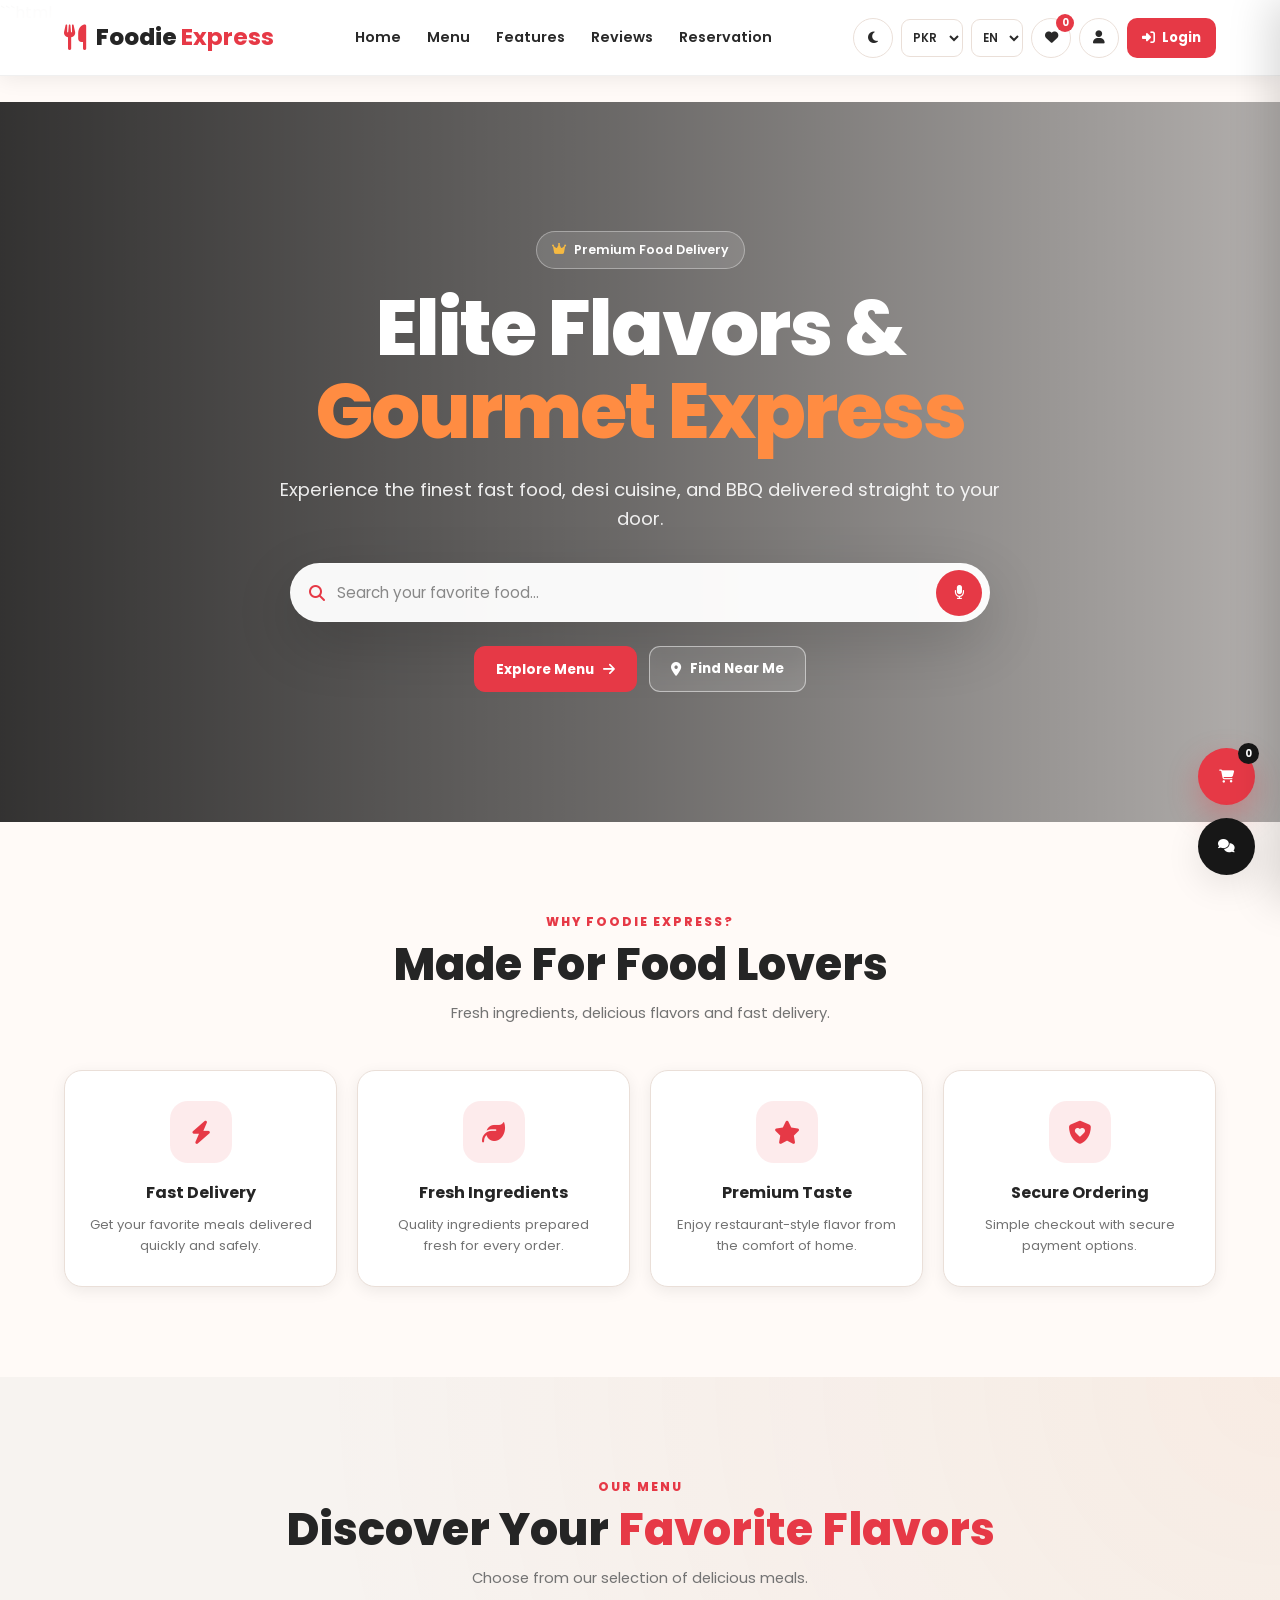
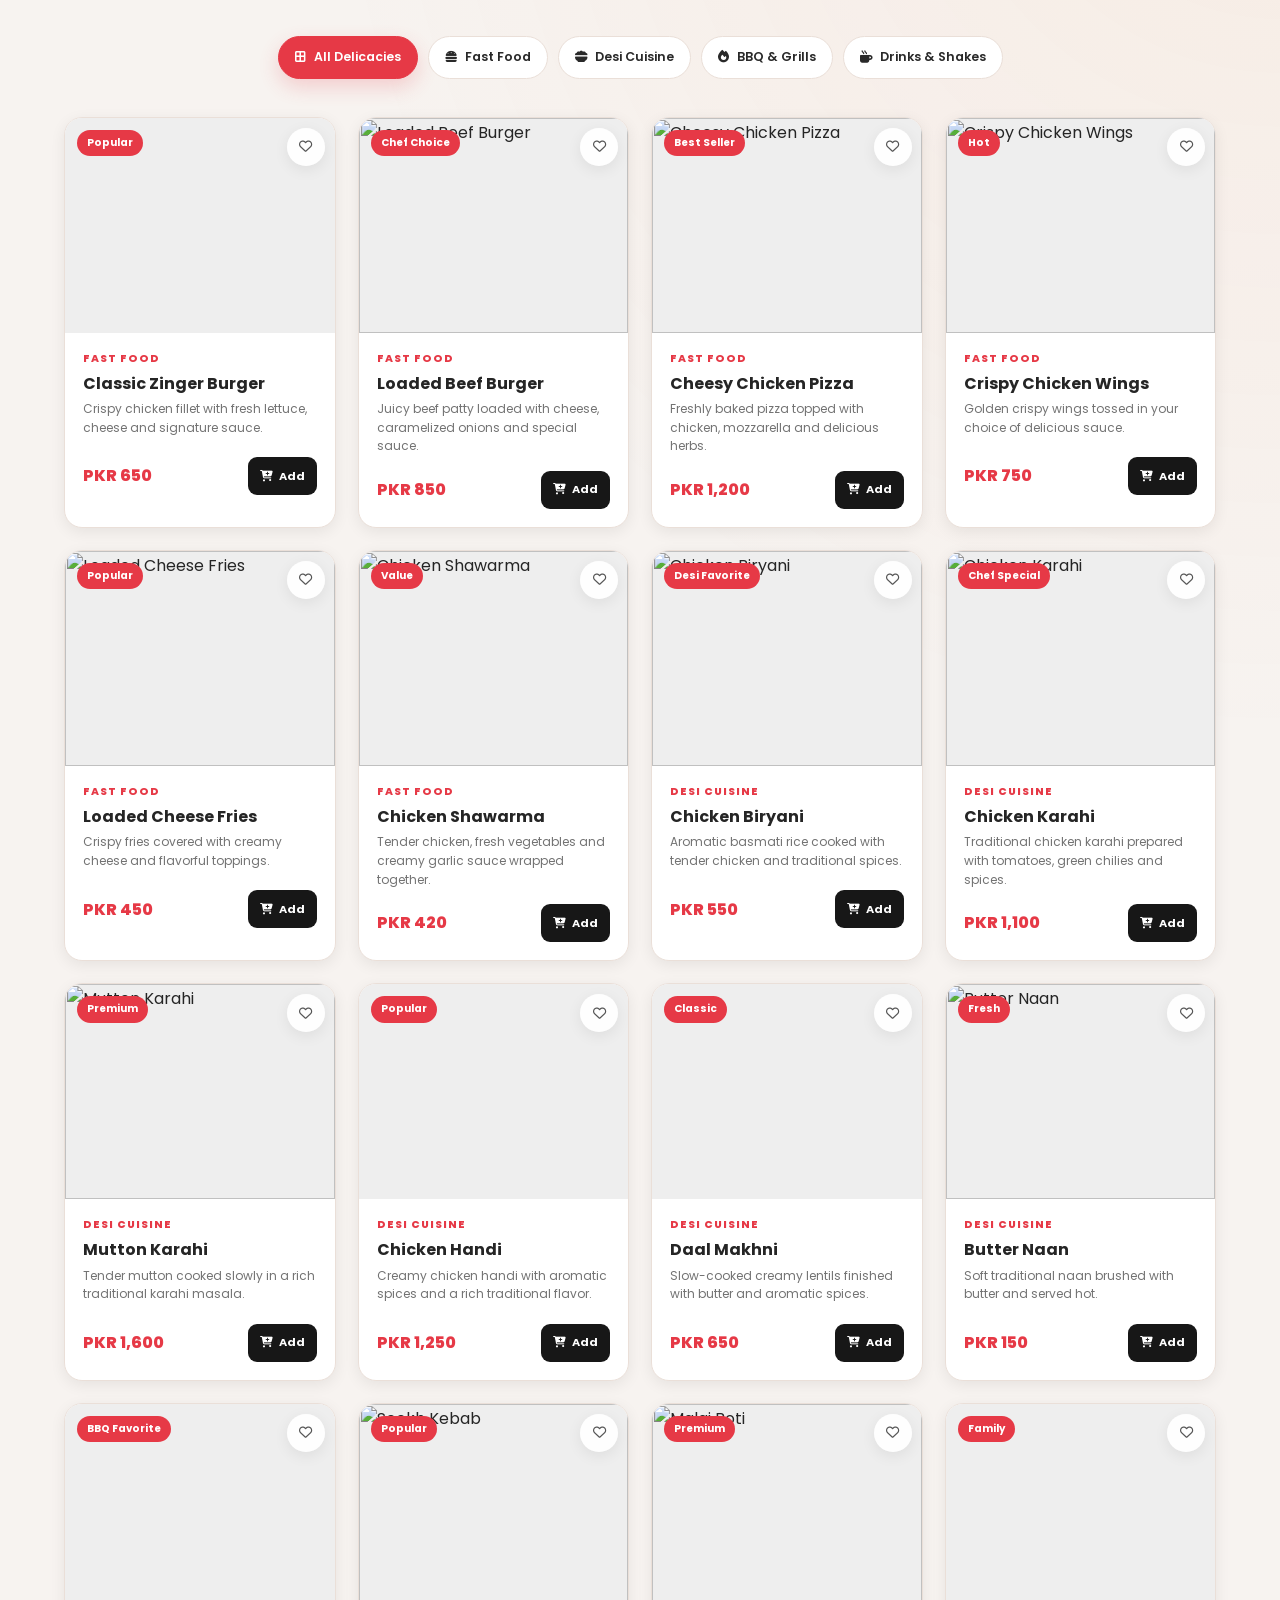
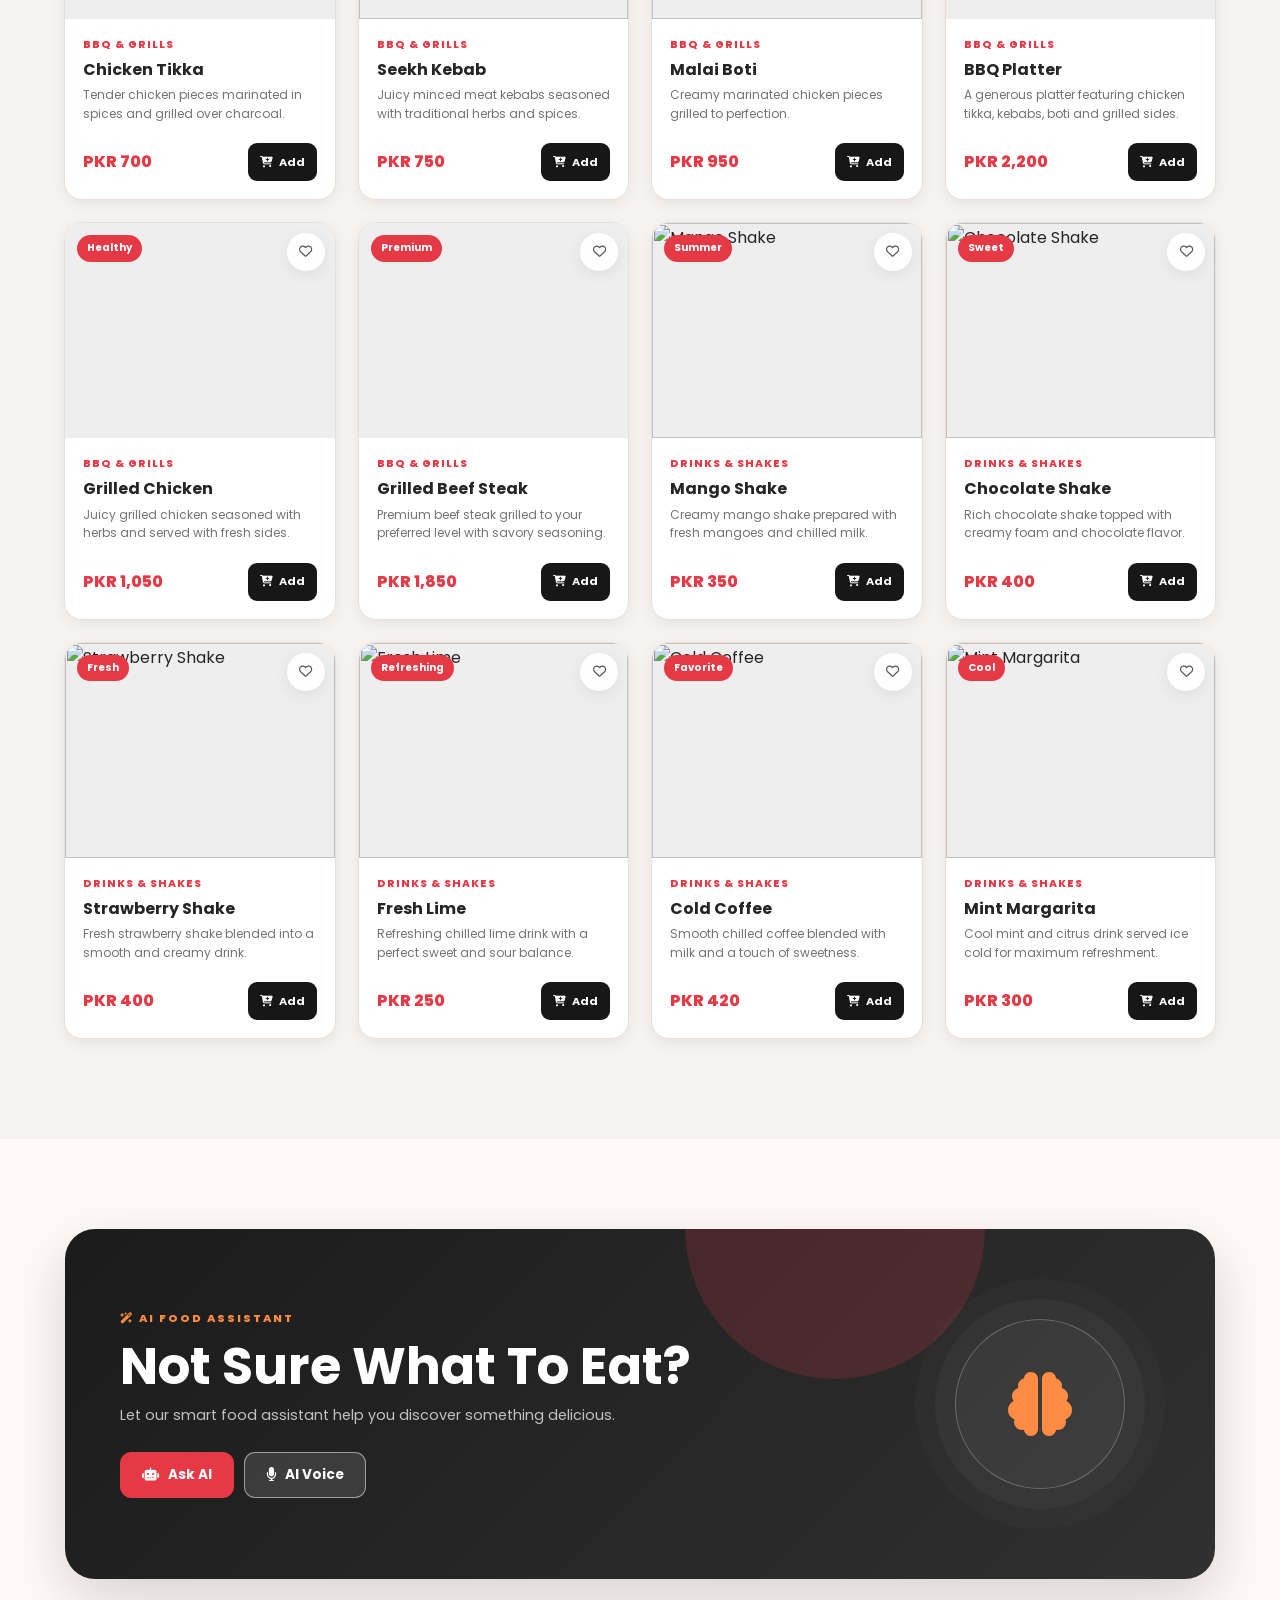
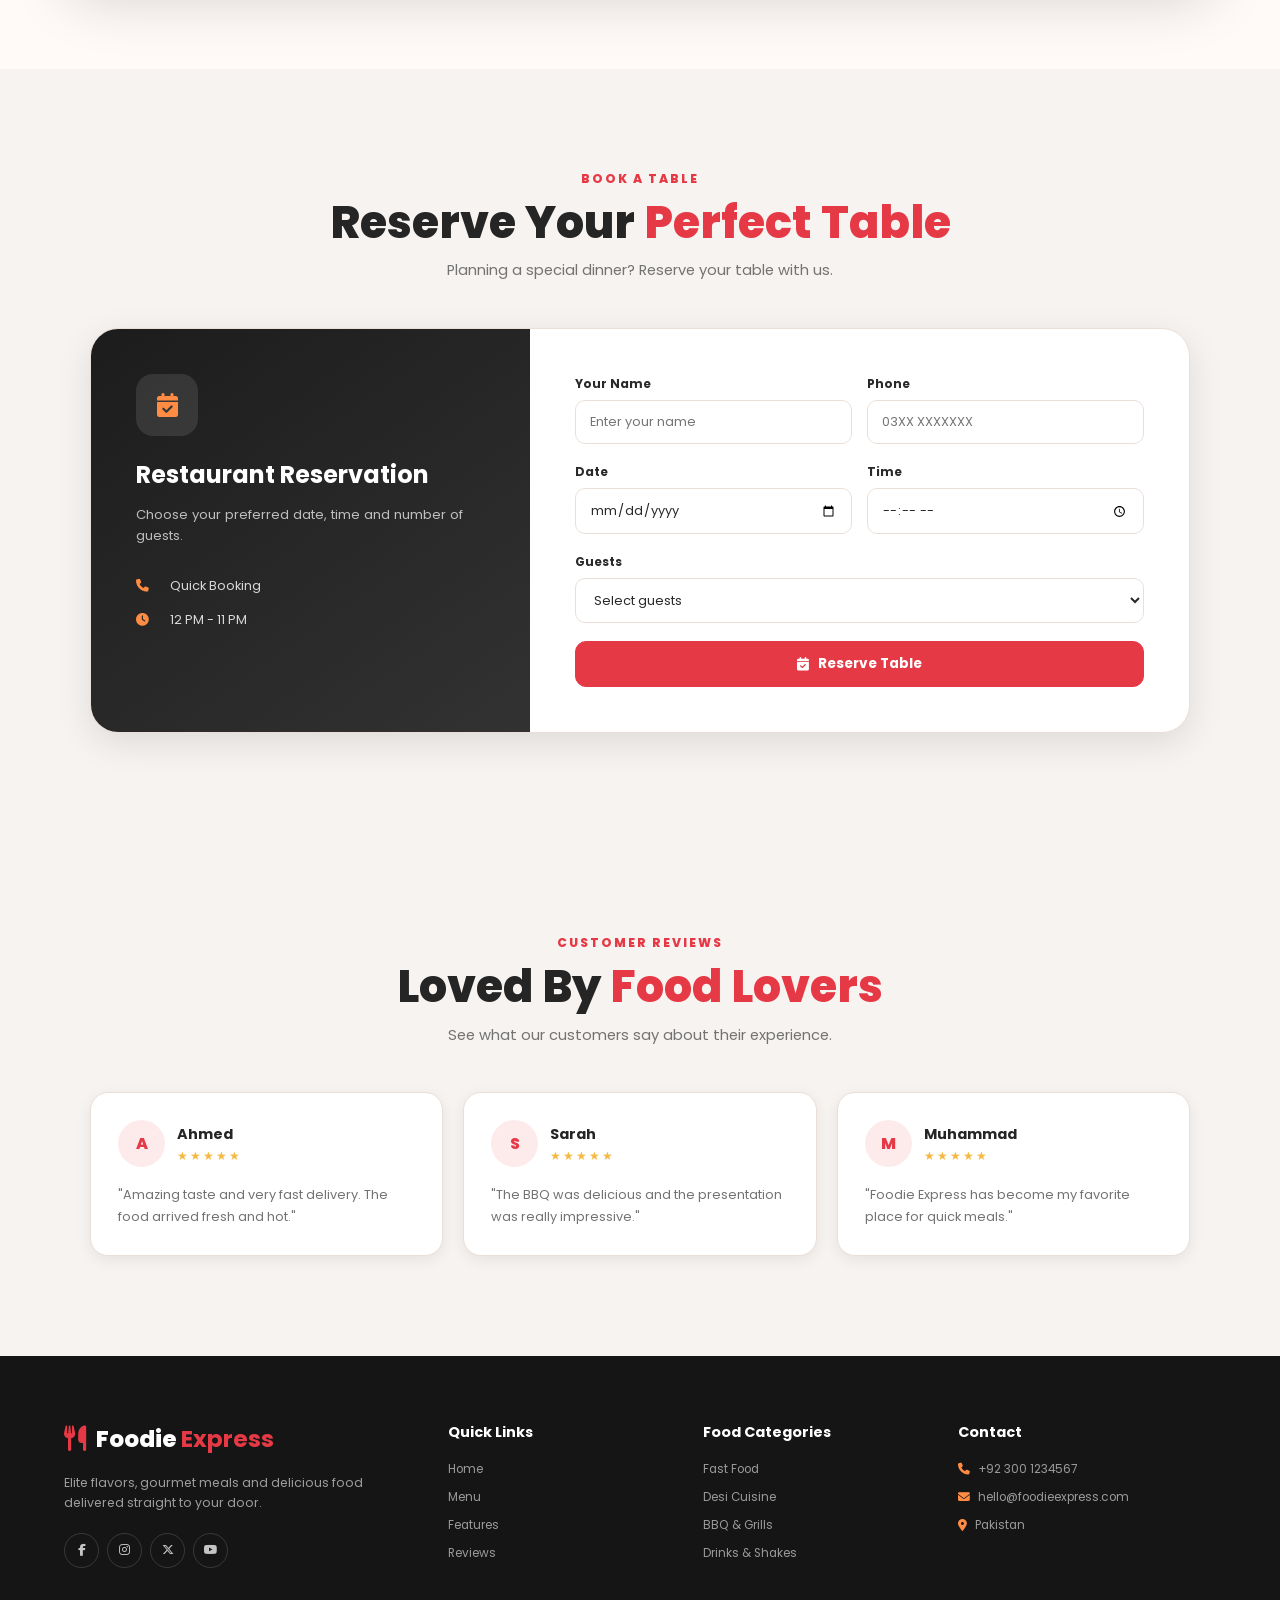
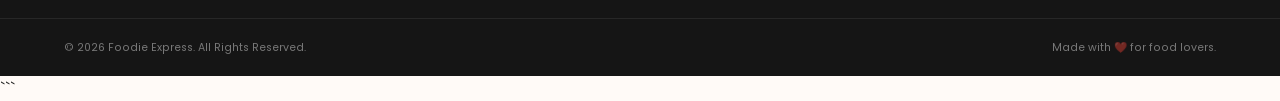
==== commit f390f295: "Update fmt.Println to output 'Goodbye World'" ====
--- a/index.html
+++ b/index.html
@@ -1,107 +1,177 @@
+```html
 <!DOCTYPE html>
 <html lang="en" id="html-root" data-theme="light">
+
 <head>
     <meta charset="UTF-8">
     <meta name="viewport" content="width=device-width, initial-scale=1.0">
-    <meta name="description" content="Foodie Express - Premium food ordering experience">
-    <title>Foodie Express | Premium Food Delivery</title>
-
+
+    <title>Foodie Express | Luxury Gourmet & Fast Food</title>
+
+    <meta name="description"
+        content="Foodie Express - Elite flavors, fast food, desi cuisine, BBQ, drinks and gourmet meals delivered to your door.">
+
+    <!-- Google Font -->
     <link rel="preconnect" href="https://fonts.googleapis.com">
     <link rel="preconnect" href="https://fonts.gstatic.com" crossorigin>
-    <link href="https://fonts.googleapis.com/css2?family=DM+Sans:wght@400;500;600;700&family=Playfair+Display:wght@500;600;700&display=swap" rel="stylesheet">
-
-    <link rel="stylesheet" href="https://cdnjs.cloudflare.com/ajax/libs/font-awesome/6.5.2/css/all.min.css">
-
+    <link
+        href="https://fonts.googleapis.com/css2?family=Poppins:wght@300;400;500;600;700;800&display=swap"
+        rel="stylesheet">
+
+    <!-- Font Awesome -->
+    <link
+        rel="stylesheet"
+        href="https://cdnjs.cloudflare.com/ajax/libs/font-awesome/6.4.0/css/all.min.css">
+
+    <!-- Main CSS -->
     <link rel="stylesheet" href="style.css">
 </head>
 
 <body>
 
-    <!-- ==================== HEADER ==================== -->
-    <header class="navbar" id="navbar">
-        <div class="nav-container">
-
-            <a href="#home" class="logo">
-                <span class="logo-mark">
-                    <i class="fa-solid fa-utensils"></i>
+    <!-- =========================================================
+         HEADER / NAVBAR
+    ========================================================== -->
+    <header class="navbar">
+
+        <div class="logo"
+            onclick="window.scrollTo({ top: 0, behavior: 'smooth' })"
+            role="button"
+            tabindex="0"
+            aria-label="Go to top">
+
+            <i class="fa-solid fa-utensils"></i>
+            <span>Foodie <b>Express</b></span>
+
+        </div>
+
+        <nav class="nav-links" aria-label="Main Navigation">
+            <a href="#home">Home</a>
+            <a href="#menu">Menu</a>
+            <a href="#features">Features</a>
+            <a href="#reviews">Reviews</a>
+            <a href="#reservation">Reservation</a>
+        </nav>
+
+        <div class="nav-actions">
+
+            <!-- Dark Mode -->
+            <button
+                type="button"
+                class="icon-btn"
+                id="dark-mode-btn"
+                onclick="toggleDarkMode()"
+                title="Toggle Dark Mode"
+                aria-label="Toggle Dark Mode">
+
+                <i class="fa-solid fa-moon"></i>
+
+            </button>
+
+            <!-- Currency -->
+            <select
+                id="currency-selector"
+                class="small-select"
+                onchange="changeCurrency(this.value)"
+                title="Currency"
+                aria-label="Select Currency">
+
+                <option value="PKR">PKR</option>
+                <option value="USD">USD</option>
+                <option value="GBP">GBP</option>
+                <option value="AED">AED</option>
+
+            </select>
+
+            <!-- Language -->
+            <select
+                id="language-selector"
+                class="small-select"
+                onchange="changeLanguage(this.value)"
+                title="Language"
+                aria-label="Select Language">
+
+                <option value="en">EN</option>
+                <option value="ur">UR</option>
+
+            </select>
+
+            <!-- Wishlist -->
+            <button
+                type="button"
+                class="icon-btn badge-btn"
+                onclick="toggleWishlistModal()"
+                title="Wishlist"
+                aria-label="Open Wishlist">
+
+                <i class="fa-solid fa-heart"></i>
+                <span id="wishlist-count" class="badge">0</span>
+
+            </button>
+
+            <!-- Dashboard -->
+            <button
+                type="button"
+                class="icon-btn"
+                onclick="openDashboardModal()"
+                title="Dashboard"
+                aria-label="Open Dashboard">
+
+                <i class="fa-solid fa-user"></i>
+
+            </button>
+
+            <!-- Login -->
+            <button
+                type="button"
+                class="login-btn"
+                onclick="openAuthModal()">
+
+                <i class="fa-solid fa-right-to-bracket"></i>
+                Login
+
+            </button>
+
+        </div>
+
+    </header>
+
+
+    <!-- =========================================================
+         MAIN CONTENT
+    ========================================================== -->
+    <main>
+
+        <!-- =====================================================
+             HOME / HERO
+        ====================================================== -->
+        <section id="home" class="hero">
+
+            <div class="hero-image" aria-hidden="true"></div>
+            <div class="hero-overlay" aria-hidden="true"></div>
+
+            <div class="hero-content">
+
+                <span class="hero-badge">
+                    <i class="fa-solid fa-crown"></i>
+                    Premium Food Delivery
                 </span>
-                <span class="logo-text">Foodie <b>Express</b></span>
-            </a>
-
-            <nav class="nav-links" id="nav-links">
-                <a href="#home">Home</a>
-                <a href="#menu">Menu</a>
-                <a href="#features">Features</a>
-                <a href="#reviews">Reviews</a>
-                <a href="#reservation">Reservation</a>
-            </nav>
-
-            <div class="nav-actions">
-
-                <button class="nav-icon-btn" type="button" onclick="toggleTheme()" title="Dark Mode">
-                    <i class="fa-solid fa-moon"></i>
-                </button>
-
-                <select id="currency-selector" class="nav-select" onchange="changeCurrency()" aria-label="Currency">
-                    <option value="PKR">PKR</option>
-                    <option value="USD">USD</option>
-                    <option value="GBP">GBP</option>
-                    <option value="AED">AED</option>
-                </select>
-
-                <select id="language-selector" class="nav-select" onchange="changeLanguage()" aria-label="Language">
-                    <option value="en">EN</option>
-                    <option value="ur">UR</option>
-                </select>
-
-                <button class="nav-icon-btn" type="button" onclick="toggleWishlistModal()" title="Favorites">
-                    <i class="fa-regular fa-heart"></i>
-                </button>
-
-                <button class="nav-icon-btn" type="button" onclick="openDashboardModal()" title="Dashboard">
-                    <i class="fa-solid fa-chart-line"></i>
-                </button>
-
-                <button class="login-btn" type="button" onclick="openAuthModal('login')">
-                    Login
-                </button>
-
-            </div>
-        </div>
-    </header>
-
-
-    <!-- ==================== HERO ==================== -->
-    <main>
-
-        <section class="hero-section" id="home">
-
-            <div class="hero-glow hero-glow-one"></div>
-            <div class="hero-glow hero-glow-two"></div>
-
-            <div class="hero-content">
-
-                <span class="hero-eyebrow">
-                    <i class="fa-solid fa-star"></i>
-                    PREMIUM FOOD DELIVERY
-                </span>
 
                 <h1>
-                    Your Cravings.
-                    <span>Delivered Fast.</span>
+                    Elite Flavors &amp;
+                    <span>Gourmet Express</span>
                 </h1>
 
-                <p class="hero-description">
-                    Discover delicious fast food, authentic desi cuisine,
-                    BBQ, shakes and drinks — all in one place.
+                <p>
+                    Experience the finest fast food, desi cuisine,
+                    and BBQ delivered straight to your door.
                 </p>
 
-                <!-- ==================== SEARCH ==================== -->
-                <form class="hero-search" onsubmit="submitSearch(event)">
-
-                    <div class="search-icon">
-                        <i class="fa-solid fa-magnifying-glass"></i>
-                    </div>
+                <!-- Search -->
+                <div class="search-box">
+
+                    <i class="fa-solid fa-magnifying-glass"
+                        aria-hidden="true"></i>
 
                     <input
                         type="text"
@@ -109,132 +179,66 @@
                         placeholder="Search your favorite food..."
                         autocomplete="off"
                         oninput="searchMenu(this.value)"
-                        onkeydown="handleSearchKeydown(event)"
-                        aria-label="Search menu"
-                    >
+                        aria-label="Search food">
 
                     <button
+                        type="button"
                         class="voice-search-btn"
-                        type="button"
                         onclick="startVoiceSearch()"
-                        aria-label="Voice search"
-                        title="Voice search"
-                    >
+                        title="Voice Search"
+                        aria-label="Voice Search">
+
                         <i class="fa-solid fa-microphone"></i>
+
                     </button>
 
-                    <button
-                        class="search-submit-btn"
-                        type="submit"
-                        aria-label="Search"
-                        title="Search"
-                    >
-                        <i class="fa-solid fa-arrow-right"></i>
-                    </button>
-
-                </form>
-
-
-                <div class="hero-actions">
-
-                    <a class="primary-btn" href="#menu">
+                </div>
+
+                <div class="hero-buttons">
+
+                    <a href="#menu" class="primary-btn">
                         Explore Menu
                         <i class="fa-solid fa-arrow-right"></i>
                     </a>
 
                     <button
+                        type="button"
                         class="secondary-btn"
-                        type="button"
-                        onclick="detectUserLocation()"
-                    >
-                        <i class="fa-solid fa-location-crosshairs"></i>
+                        onclick="detectUserLocation()">
+
+                        <i class="fa-solid fa-location-dot"></i>
                         Find Near Me
+
                     </button>
 
                 </div>
 
-
-                <div class="hero-trust">
-                    <span>
-                        <i class="fa-solid fa-circle-check"></i>
-                        Fresh ingredients
-                    </span>
-
-                    <span>
-                        <i class="fa-solid fa-shield-halved"></i>
-                        Secure checkout
-                    </span>
-
-                    <span>
-                        <i class="fa-solid fa-bolt"></i>
-                        Fast delivery
-                    </span>
-                </div>
-
-            </div>
-
-
-            <div class="hero-visual">
-
-                <div class="hero-card hero-card-main">
-                    <div class="hero-food-image">
-                        <i class="fa-solid fa-burger"></i>
-                    </div>
-
-                    <div class="hero-food-info">
-                        <span>Chef's Special</span>
-                        <h3>Classic Beef Burger</h3>
-
-                        <div class="hero-food-bottom">
-                            <strong>Rs. 699</strong>
-
-                            <span class="hero-rating">
-                                <i class="fa-solid fa-star"></i>
-                                4.9
-                            </span>
-                        </div>
-                    </div>
-                </div>
-
-                <div class="floating-food-card floating-food-card-one">
-                    <i class="fa-solid fa-pizza-slice"></i>
-                    <div>
-                        <strong>Fresh Pizza</strong>
-                        <span>Hot &amp; Cheesy</span>
-                    </div>
-                </div>
-
-                <div class="floating-food-card floating-food-card-two">
-                    <i class="fa-solid fa-motorcycle"></i>
-                    <div>
-                        <strong>Fast Delivery</strong>
-                        <span>At your doorstep</span>
-                    </div>
-                </div>
-
             </div>
 
         </section>
 
 
-        <!-- ==================== FEATURES ==================== -->
-        <section class="section features-section" id="features">
+        <!-- =====================================================
+             FEATURES
+        ====================================================== -->
+        <section id="features" class="features-section">
 
             <div class="section-heading">
-                <span class="eyebrow">WHY FOODIE EXPRESS</span>
-
-                <h2>A Premium Experience From Bite To Door</h2>
+
+                <span>WHY FOODIE EXPRESS?</span>
+
+                <h2>Made For Food Lovers</h2>
 
                 <p>
-                    Everything is designed to make ordering simple,
-                    fast and enjoyable on every device.
+                    Fresh ingredients, delicious flavors and fast delivery.
                 </p>
-            </div>
-
+
+            </div>
 
             <div class="features-grid">
 
-                <article class="feature-card">
+                <div class="feature-card">
+
                     <div class="feature-icon">
                         <i class="fa-solid fa-bolt"></i>
                     </div>
@@ -242,13 +246,13 @@
                     <h3>Fast Delivery</h3>
 
                     <p>
-                        Quick dispatch and live order progress
-                        from kitchen to doorstep.
+                        Get your favorite meals delivered quickly and safely.
                     </p>
-                </article>
-
-
-                <article class="feature-card">
+
+                </div>
+
+                <div class="feature-card">
+
                     <div class="feature-icon">
                         <i class="fa-solid fa-leaf"></i>
                     </div>
@@ -256,112 +260,131 @@
                     <h3>Fresh Ingredients</h3>
 
                     <p>
-                        Carefully selected ingredients prepared
-                        fresh for every order.
+                        Quality ingredients prepared fresh for every order.
                     </p>
-                </article>
-
-
-                <article class="feature-card">
+
+                </div>
+
+                <div class="feature-card">
+
                     <div class="feature-icon">
-                        <i class="fa-solid fa-utensils"></i>
+                        <i class="fa-solid fa-star"></i>
                     </div>
 
                     <h3>Premium Taste</h3>
 
                     <p>
-                        Fast food, authentic desi cuisine and BBQ
-                        made for serious food lovers.
+                        Enjoy restaurant-style flavor from the comfort of home.
                     </p>
-                </article>
-
-
-                <article class="feature-card">
+
+                </div>
+
+                <div class="feature-card">
+
                     <div class="feature-icon">
-                        <i class="fa-solid fa-shield-halved"></i>
+                        <i class="fa-solid fa-shield-heart"></i>
                     </div>
 
                     <h3>Secure Ordering</h3>
 
                     <p>
-                        Clear checkout details, order confirmation
-                        and convenient payment options.
+                        Simple checkout with secure payment options.
                     </p>
-                </article>
+
+                </div>
 
             </div>
 
         </section>
 
 
-        <!-- ==================== MENU ==================== -->
-        <section class="section menu-section" id="menu">
+        <!-- =====================================================
+             MENU
+        ====================================================== -->
+        <section id="menu" class="menu-section">
 
             <div class="section-heading">
-                <span class="eyebrow">OUR SIGNATURE MENU</span>
-
-                <h2>Choose Your Flavor</h2>
+
+                <span>OUR MENU</span>
+
+                <h2>
+                    Discover Your
+                    <span>Favorite Flavors</span>
+                </h2>
 
                 <p>
-                    Browse the menu or search for exactly what
-                    you are craving.
+                    Choose from our selection of delicious meals.
                 </p>
-            </div>
-
-
-            <div class="menu-filter" id="menu-filter">
+
+            </div>
+
+            <!-- Category Buttons -->
+            <div class="filter-buttons">
 
                 <button
+                    type="button"
                     class="filter-btn active"
+                    onclick="filterMenu('All', this)">
+
+                    <i class="fa-solid fa-border-all"></i>
+                    All Delicacies
+
+                </button>
+
+                <button
                     type="button"
-                    onclick="filterMenu('All', this)"
-                >
-                    All
+                    class="filter-btn"
+                    onclick="filterMenu('Fast Food', this)">
+
+                    <i class="fa-solid fa-burger"></i>
+                    Fast Food
+
                 </button>
 
                 <button
+                    type="button"
                     class="filter-btn"
+                    onclick="filterMenu('Desi Cuisine', this)">
+
+                    <i class="fa-solid fa-bowl-food"></i>
+                    Desi Cuisine
+
+                </button>
+
+                <button
                     type="button"
-                    onclick="filterMenu('Fast Food', this)"
-                >
-                    Fast Food
+                    class="filter-btn"
+                    onclick="filterMenu('BBQ & Grills', this)">
+
+                    <i class="fa-solid fa-fire"></i>
+                    BBQ &amp; Grills
+
                 </button>
 
                 <button
+                    type="button"
                     class="filter-btn"
-                    type="button"
-                    onclick="filterMenu('Desi Cuisine', this)"
-                >
-                    Desi Cuisine
+                    onclick="filterMenu('Drinks & Shakes', this)">
+
+                    <i class="fa-solid fa-mug-hot"></i>
+                    Drinks &amp; Shakes
+
                 </button>
 
-                <button
-                    class="filter-btn"
-                    type="button"
-                    onclick="filterMenu('BBQ & Grills', this)"
-                >
-                    BBQ &amp; Grills
-                </button>
-
-                <button
-                    class="filter-btn"
-                    type="button"
-                    onclick="filterMenu('Drinks & Shakes', this)"
-                >
-                    Drinks &amp; Shakes
-                </button>
-
-            </div>
-
-
+            </div>
+
+            <!-- Food Cards -->
             <div
-                class="menu-container"
                 id="menu-container"
-                aria-live="polite"
-            ></div>
-
-
-            <div class="no-results hidden" id="no-results">
+                class="menu-grid"
+                aria-live="polite">
+            </div>
+
+            <!-- No Results -->
+            <div
+                id="no-results"
+                class="no-results hidden">
+
                 <div class="no-results-icon">
                     <i class="fa-solid fa-face-sad-tear"></i>
                 </div>
@@ -369,75 +392,46 @@
                 <h3>No food found</h3>
 
                 <p>
-                    Try another search or choose a different category.
+                    Try searching for another delicious item.
                 </p>
 
                 <button
-                    class="secondary-btn"
                     type="button"
-                    onclick="resetMenuFilters()"
-                >
-                    Show All
+                    class="primary-btn"
+                    onclick="document.getElementById('search-input').value=''; searchMenu('');">
+
+                    Show All Food
+
                 </button>
+
             </div>
 
         </section>
 
 
-        <!-- ==================== PROMO ==================== -->
-        <section class="promo-section">
-
-            <div class="promo-content">
-
-                <span class="eyebrow">
-                    SPECIAL OFFER
-                </span>
-
-                <h2>
-                    Get 20% Off Your First Order
-                </h2>
-
-                <p>
-                    Use the code below at checkout and enjoy your
-                    first Foodie Express experience.
-                </p>
-
-                <div class="promo-code">
-
-                    <span id="promo-code-text">
-                        WELCOME20
+        <!-- =====================================================
+             AI RECOMMENDER
+        ====================================================== -->
+        <section class="ai-section">
+
+            <div class="ai-card">
+
+                <div class="ai-content">
+
+                    <span class="ai-label">
+
+                        <i class="fa-solid fa-wand-magic-sparkles"></i>
+                        AI FOOD ASSISTANT
+
                     </span>
 
-                    <button
-                        type="button"
-                        onclick="copyPromoCode()"
-                        title="Copy promo code"
-                    >
-                        <i class="fa-regular fa-copy"></i>
-                    </button>
-
-                </div>
-
-            </div>
-
-        </section>        <!-- ==================== AI ASSISTANT ==================== -->
-        <section class="section ai-section" id="ai-assistant">
-
-            <div class="ai-card">
-
-                <div class="ai-content">
-
-                    <span class="eyebrow">
-                        AI GOURMET ASSISTANT
-                    </span>
-
                     <h2>
-                        Not Sure What To Order?
+                        Not Sure What To Eat?
                     </h2>
 
                     <p>
-                        Ask our AI assistant for food recommendations,
-                        delivery information or today's deals.
+                        Let our smart food assistant help you discover
+                        something delicious.
                     </p>
 
                     <div class="ai-buttons">
@@ -445,30 +439,33 @@
                         <button
                             type="button"
                             class="primary-btn"
-                            onclick="startAICallSimulation()"
-                        >
-                            <i class="fa-solid fa-phone"></i>
-                            Talk To AI
+                            onclick="startAICallSimulation()">
+
+                            <i class="fa-solid fa-robot"></i>
+                            Ask AI
+
                         </button>
 
                         <button
                             type="button"
                             class="secondary-btn"
-                            onclick="startAIVoiceInput()"
-                        >
+                            onclick="startAIVoiceInput()">
+
                             <i class="fa-solid fa-microphone"></i>
-                            Voice Order
+                            AI Voice
+
                         </button>
 
                     </div>
 
                 </div>
 
-
                 <div class="ai-visual">
-                    <div class="ai-orb">
-                        <i class="fa-solid fa-wand-magic-sparkles"></i>
-                    </div>
+
+                    <div class="ai-circle">
+                        <i class="fa-solid fa-brain"></i>
+                    </div>
+
                 </div>
 
             </div>
@@ -476,86 +473,143 @@
         </section>
 
 
-        <!-- ==================== RESERVATION ==================== -->
-        <section class="section reservation-section" id="reservation">
+        <!-- =====================================================
+             RESERVATION
+        ====================================================== -->
+        <section id="reservation" class="reservation-section">
 
             <div class="section-heading">
-                <span class="eyebrow">TABLE RESERVATION</span>
-
-                <h2>Reserve Your Table</h2>
+
+                <span>BOOK A TABLE</span>
+
+                <h2>
+                    Reserve Your
+                    <span>Perfect Table</span>
+                </h2>
 
                 <p>
-                    Planning a special meal? Reserve your table
-                    in a few simple steps.
+                    Planning a special dinner? Reserve your table with us.
                 </p>
-            </div>
-
+
+            </div>
 
             <div class="reservation-card">
 
-                <form id="reservation-form" onsubmit="handleReservation(event)">
-
-                    <div class="form-field">
-                        <label for="reservation-name">
-                            Full Name
-                        </label>
-
-                        <input
-                            id="reservation-name"
-                            type="text"
-                            placeholder="Your full name"
-                            required
-                        >
-                    </div>
-
-
-                    <div class="form-field">
-                        <label for="reservation-phone">
-                            Phone Number
-                        </label>
-
-                        <input
-                            id="reservation-phone"
-                            type="tel"
-                            placeholder="03XXXXXXXXX"
-                            required
-                        >
-                    </div>
-
-
-                    <div class="form-field">
-                        <label for="reservation-date">
-                            Date
-                        </label>
-
-                        <input
-                            id="reservation-date"
-                            type="date"
-                            required
-                        >
-                    </div>
-
-
-                    <div class="form-field">
-                        <label for="reservation-time">
-                            Time
-                        </label>
-
-                        <input
-                            id="reservation-time"
-                            type="time"
-                            required
-                        >
-                    </div>
-
-
-                    <div class="form-field">
+                <div class="reservation-info">
+
+                    <div class="reservation-icon">
+                        <i class="fa-solid fa-calendar-check"></i>
+                    </div>
+
+                    <h3>Restaurant Reservation</h3>
+
+                    <p>
+                        Choose your preferred date, time and number of guests.
+                    </p>
+
+                    <div class="reservation-contact">
+
+                        <div>
+                            <i class="fa-solid fa-phone"></i>
+                            <span>Quick Booking</span>
+                        </div>
+
+                        <div>
+                            <i class="fa-solid fa-clock"></i>
+                            <span>12 PM - 11 PM</span>
+                        </div>
+
+                    </div>
+
+                </div>
+
+                <form
+                    class="reservation-form"
+                    onsubmit="event.preventDefault(); showToast('Reservation request submitted successfully!');">
+
+                    <div class="form-row">
+
+                        <div class="form-group">
+
+                            <label for="reservation-name">
+                                Your Name
+                            </label>
+
+                            <input
+                                type="text"
+                                id="reservation-name"
+                                name="name"
+                                placeholder="Enter your name"
+                                autocomplete="name"
+                                required>
+
+                        </div>
+
+                        <div class="form-group">
+
+                            <label for="reservation-phone">
+                                Phone
+                            </label>
+
+                            <input
+                                type="tel"
+                                id="reservation-phone"
+                                name="phone"
+                                placeholder="03XX XXXXXXX"
+                                autocomplete="tel"
+                                required>
+
+                        </div>
+
+                    </div>
+
+                    <div class="form-row">
+
+                        <div class="form-group">
+
+                            <label for="reservation-date">
+                                Date
+                            </label>
+
+                            <input
+                                type="date"
+                                id="reservation-date"
+                                name="date"
+                                required>
+
+                        </div>
+
+                        <div class="form-group">
+
+                            <label for="reservation-time">
+                                Time
+                            </label>
+
+                            <input
+                                type="time"
+                                id="reservation-time"
+                                name="time"
+                                required>
+
+                        </div>
+
+                    </div>
+
+                    <div class="form-group">
+
                         <label for="reservation-guests">
                             Guests
                         </label>
 
-                        <select id="reservation-guests" required>
-                            <option value="">Select guests</option>
+                        <select
+                            id="reservation-guests"
+                            name="guests"
+                            required>
+
+                            <option value="">
+                                Select guests
+                            </option>
+
                             <option value="1">1 Guest</option>
                             <option value="2">2 Guests</option>
                             <option value="3">3 Guests</option>
@@ -563,32 +617,19 @@
                             <option value="5">5 Guests</option>
                             <option value="6">6 Guests</option>
                             <option value="7">7 Guests</option>
-                            <option value="8">8 Guests</option>
-                            <option value="9">9 Guests</option>
-                            <option value="10">10 Guests</option>
+                            <option value="8">8+ Guests</option>
+
                         </select>
-                    </div>
-
-
-                    <div class="form-field">
-                        <label for="reservation-note">
-                            Special Request
-                        </label>
-
-                        <input
-                            id="reservation-note"
-                            type="text"
-                            placeholder="Optional request"
-                        >
-                    </div>
-
+
+                    </div>
 
                     <button
-                        class="primary-btn reservation-submit"
                         type="submit"
-                    >
+                        class="primary-btn full-btn">
+
+                        <i class="fa-solid fa-calendar-check"></i>
                         Reserve Table
-                        <i class="fa-solid fa-arrow-right"></i>
+
                     </button>
 
                 </form>
@@ -598,65 +639,82 @@
         </section>
 
 
-        <!-- ==================== ORDER TRACKING ==================== -->
+        <!-- =====================================================
+             ORDER TRACKING
+        ====================================================== -->
         <section
-            class="section tracking-section hidden"
             id="tracking-section"
-        >
+            class="tracking-section hidden">
 
             <div class="section-heading">
-                <span class="eyebrow">ORDER TRACKING</span>
-
-                <h2>Track Your Order</h2>
+
+                <span>ORDER TRACKING</span>
+
+                <h2>
+                    Track Your
+                    <span>Order</span>
+                </h2>
 
                 <p>
-                    Follow your order from kitchen preparation
-                    to delivery.
+                    Your order progress will appear below.
                 </p>
-            </div>
-
-
-            <div class="tracking-card">
+
+            </div>
+
+            <div class="tracking-box">
 
                 <div class="tracking-line"></div>
 
-                <div class="tracking-step" id="step-1">
+                <div
+                    class="tracking-step active"
+                    id="step-1">
+
                     <div class="tracking-icon">
-                        <i class="fa-solid fa-receipt"></i>
-                    </div>
-
-                    <h3>Order Confirmed</h3>
+                        <i class="fa-solid fa-clipboard-check"></i>
+                    </div>
+
+                    <h4>Order Placed</h4>
                     <p>Your order has been received.</p>
-                </div>
-
-
-                <div class="tracking-step" id="step-2">
+
+                </div>
+
+                <div
+                    class="tracking-step"
+                    id="step-2">
+
                     <div class="tracking-icon">
-                        <i class="fa-solid fa-fire-burner"></i>
-                    </div>
-
-                    <h3>Preparing</h3>
-                    <p>The kitchen is preparing your food.</p>
-                </div>
-
-
-                <div class="tracking-step" id="step-3">
+                        <i class="fa-solid fa-kitchen-set"></i>
+                    </div>
+
+                    <h4>Preparing</h4>
+                    <p>Your food is being prepared.</p>
+
+                </div>
+
+                <div
+                    class="tracking-step"
+                    id="step-3">
+
                     <div class="tracking-icon">
                         <i class="fa-solid fa-motorcycle"></i>
                     </div>
 
-                    <h3>On The Way</h3>
+                    <h4>On The Way</h4>
                     <p>Your rider is on the way.</p>
-                </div>
-
-
-                <div class="tracking-step" id="step-4">
+
+                </div>
+
+                <div
+                    class="tracking-step"
+                    id="step-4">
+
                     <div class="tracking-icon">
                         <i class="fa-solid fa-house"></i>
                     </div>
 
-                    <h3>Delivered</h3>
-                    <p>Your food has arrived.</p>
+                    <h4>Delivered</h4>
+                    <p>Enjoy your delicious meal!</p>
+
                 </div>
 
             </div>
@@ -664,103 +722,109 @@
         </section>
 
 
-        <!-- ==================== REVIEWS ==================== -->
-        <section class="section reviews-section" id="reviews">
+        <!-- =====================================================
+             REVIEWS
+        ====================================================== -->
+        <section id="reviews" class="reviews-section">
 
             <div class="section-heading">
-                <span class="eyebrow">CUSTOMER REVIEWS</span>
-
-                <h2>Loved By Food Lovers</h2>
+
+                <span>CUSTOMER REVIEWS</span>
+
+                <h2>
+                    Loved By
+                    <span>Food Lovers</span>
+                </h2>
 
                 <p>
-                    Real experiences from customers who tried
-                    Foodie Express.
+                    See what our customers say about their experience.
                 </p>
-            </div>
-
+
+            </div>
 
             <div class="reviews-grid">
 
                 <article class="review-card">
 
-                    <div class="review-stars">
-                        <i class="fa-solid fa-star"></i>
-                        <i class="fa-solid fa-star"></i>
-                        <i class="fa-solid fa-star"></i>
-                        <i class="fa-solid fa-star"></i>
-                        <i class="fa-solid fa-star"></i>
+                    <div class="review-top">
+
+                        <div class="review-avatar">
+                            A
+                        </div>
+
+                        <div>
+
+                            <h4>Ahmed</h4>
+
+                            <div class="stars" aria-label="5 out of 5 stars">
+                                ★★★★★
+                            </div>
+
+                        </div>
+
                     </div>
 
                     <p>
-                        "The burger was fresh, juicy and arrived
-                        surprisingly fast. Loved the whole experience!"
+                        "Amazing taste and very fast delivery.
+                        The food arrived fresh and hot."
                     </p>
 
-                    <div class="review-user">
-                        <div class="review-avatar">A</div>
+                </article>
+
+                <article class="review-card">
+
+                    <div class="review-top">
+
+                        <div class="review-avatar">
+                            S
+                        </div>
 
                         <div>
-                            <strong>Ahmed</strong>
-                            <span>Verified Customer</span>
+
+                            <h4>Sarah</h4>
+
+                            <div class="stars" aria-label="5 out of 5 stars">
+                                ★★★★★
+                            </div>
+
                         </div>
-                    </div>
+
+                    </div>
+
+                    <p>
+                        "The BBQ was delicious and the presentation
+                        was really impressive."
+                    </p>
 
                 </article>
 
-
                 <article class="review-card">
 
-                    <div class="review-stars">
-                        <i class="fa-solid fa-star"></i>
-                        <i class="fa-solid fa-star"></i>
-                        <i class="fa-solid fa-star"></i>
-                        <i class="fa-solid fa-star"></i>
-                        <i class="fa-solid fa-star"></i>
+                    <div class="review-top">
+
+                        <div class="review-avatar">
+                            M
+                        </div>
+
+                        <div>
+
+                            <h4>Muhammad</h4>
+
+                            <div class="stars" aria-label="5 out of 5 stars">
+                                ★★★★★
+                            </div>
+
+                        </div>
+
                     </div>
 
                     <p>
-                        "Biryani was full of flavor and the portion
-                        was perfect. Definitely ordering again."
+                        "Foodie Express has become my favorite
+                        place for quick meals."
                     </p>
 
-                    <div class="review-user">
-                        <div class="review-avatar">S</div>
-
-                        <div>
-                            <strong>Sara</strong>
-                            <span>Verified Customer</span>
-                        </div>
-                    </div>
-
                 </article>
 
-
-                <article class="review-card">
-
-                    <div class="review-stars">
-                        <i class="fa-solid fa-star"></i>
-                        <i class="fa-solid fa-star"></i>
-                        <i class="fa-solid fa-star"></i>
-                        <i class="fa-solid fa-star"></i>
-                        <i class="fa-solid fa-star"></i>
-                    </div>
-
-                    <p>
-                        "The BBQ platter was excellent and everything
-                        was packed properly. Great service!"
-                    </p>
-
-                    <div class="review-user">
-                        <div class="review-avatar">H</div>
-
-                        <div>
-                            <strong>Hamza</strong>
-                            <span>Verified Customer</span>
-                        </div>
-                    </div>
-
-                </article>
-
             </div>
 
         </section>
@@ -768,124 +832,82 @@
     </main>
 
 
-    <!-- ==================== FLOATING CART ==================== -->
+    <!-- =========================================================
+         FLOATING CART
+    ========================================================== -->
     <button
+        type="button"
         class="floating-cart"
-        type="button"
         onclick="toggleCart()"
-        aria-label="Open shopping bag"
-    >
-        <i class="fa-solid fa-bag-shopping"></i>
-        <span id="floating-cart-count">0</span>
+        title="Open Cart"
+        aria-label="Open Cart">
+
+        <i class="fa-solid fa-cart-shopping"></i>
+
+        <span id="floating-cart-count">
+            0
+        </span>
+
     </button>
 
 
-    <!-- ==================== CHATBOT ==================== -->
-    <button
-        class="chatbot-button"
-        type="button"
-        onclick="toggleChatbot()"
-        aria-label="Open AI assistant"
-    >
-        <i class="fa-solid fa-comments"></i>
-    </button>
-
-
-    <div class="chat-window hidden" id="chat-window">
+    <!-- =========================================================
+         CHATBOT
+    ========================================================== -->
+    <div
+        id="chat-window"
+        class="chat-window hidden"
+        role="dialog"
+        aria-label="Foodie Assistant">
 
         <div class="chat-header">
+
             <div>
-                <strong>Foodie AI</strong>
-                <span>Online Assistant</span>
+                <i class="fa-solid fa-robot"></i>
+                Foodie Assistant
             </div>
 
             <button
                 type="button"
                 onclick="toggleChatbot()"
-                aria-label="Close chatbot"
-            >
+                class="chat-close"
+                aria-label="Close Chatbot">
+
                 <i class="fa-solid fa-xmark"></i>
+
             </button>
-        </div>
-
-
-        <div class="chat-messages" id="chat-messages">
+
+        </div>
+
+        <div
+            id="chat-messages"
+            class="chat-messages"
+            aria-live="polite">
 
             <div class="chat-msg bot">
-                Hello! I am your Foodie Express AI assistant.
-                How can I help you?
-            </div>
-
-        </div>
-
-
-        <form
-            class="chat-input-area"
-            onsubmit="sendChatMessage(event)"
-        >
+                Hi! 👋 How can I help you today?
+            </div>
+
+        </div>
+
+        <div class="chat-input-area">
 
             <input
                 type="text"
                 id="chat-input"
-                placeholder="Ask me anything..."
+                placeholder="Ask about food..."
                 autocomplete="off"
-            >
-
-            <button
-                type="submit"
-                aria-label="Send message"
-            >
-                <i class="fa-solid fa-paper-plane"></i>
-            </button>
-
-        </form>
-
-    </div>e Assistant</span>
-            </div>
-
-            <button
-                type="button"
-                onclick="toggleChatbot()"
-                aria-label="Close chatbot"
-            >
-                <i class="fa-solid fa-xmark"></i>
-            </button>
-        </div>
-
-
-        <div class="chat-messages" id="chat-messages">
-
-            <div class="chat-msg bot">
-                Hello! I am your Foodie Express AI assistant.
-                How can I help you?
-            </div>
-
-        </div>
-
-
-        <div class="chat-input-area">
-
-            <input
-                type="text"
-                id="chat-input"
-                placeholder="Type your message..."
                 onkeydown="handleChatKeyPress(event)"
-            >
-
-            <button
-                type="button"
-                onclick="startAIVoiceInput()"
-                title="Voice input"
-            >
-                <i class="fa-solid fa-microphone"></i>
-            </button>
+                aria-label="Chat message">
 
             <button
                 type="button"
                 onclick="sendChatMessage()"
                 title="Send"
-            >
+                aria-label="Send message">
+
                 <i class="fa-solid fa-paper-plane"></i>
+
             </button>
 
         </div>
@@ -893,750 +915,449 @@
     </div>
 
 
-    <!-- ==================== CART SIDEBAR ==================== -->
-    <aside class="cart-sidebar" id="cart-sidebar">
-
-        <div class="cart-header">
+    <!-- Chatbot Button -->
+    <button
+        type="button"
+        class="chatbot-btn"
+        onclick="toggleChatbot()"
+        title="Foodie Assistant"
+        aria-label="Open Foodie Assistant">
+
+        <i class="fa-solid fa-comments"></i>
+
+    </button>
+
+
+    <!-- =========================================================
+         CART SIDEBAR
+    ========================================================== -->
+    <aside
+        id="cart-sidebar"
+        class="cart-sidebar"
+        aria-label="Shopping Cart">
+
+        <div class="sidebar-header">
 
             <div>
-                <span class="eyebrow">YOUR BAG</span>
-                <h2>Shopping Cart</h2>
+                <i class="fa-solid fa-cart-shopping"></i>
+                Your Cart
             </div>
 
             <button
                 type="button"
+                onclick="toggleCart()"
                 class="close-btn"
-                onclick="toggleCart()"
-                aria-label="Close cart"
-            >
+                aria-label="Close Cart">
+
                 <i class="fa-solid fa-xmark"></i>
+
             </button>
 
         </div>
 
-
-        <div class="cart-items" id="cart-items"></div>
-
+        <div
+            id="cart-items"
+            class="cart-items"
+            aria-live="polite">
+
+            <div class="empty-cart">
+
+                <i class="fa-solid fa-basket-shopping"></i>
+
+                <h3>Your cart is empty</h3>
+
+                <p>Add something delicious!</p>
+
+            </div>
+
+        </div>
 
         <div class="cart-footer">
 
-            <div class="coupon-row">
+            <div class="coupon-box">
 
                 <input
                     type="text"
                     id="coupon-input"
                     placeholder="Promo code"
                     autocomplete="off"
-                >
+                    aria-label="Promo code">
 
                 <button
                     type="button"
-                    onclick="applyCoupon()"
-                >
+                    onclick="applyCoupon()">
+
                     Apply
+
                 </button>
 
             </div>
 
-            <p class="discount-message" id="discount-msg"></p>
-
-
-            <div class="cart-total-row">
+            <div class="discount-row">
+
                 <span>Discount</span>
-                <strong id="cart-discount">Rs. 0</strong>
-            </div>
-
-
-            <div class="cart-total-row cart-grand-total">
+
+                <strong id="cart-discount">
+                    0
+                </strong>
+
+            </div>
+
+            <div class="total-row">
+
                 <span>Total</span>
-                <strong id="cart-total">0</strong>
-            </div>
-
-
-            <button
-                class="checkout-btn"
-                type="button"
-                onclick="checkout()"
-            >
-                Proceed To Checkout
-                <i class="fa-solid fa-arrow-right"></i>
-            </button>
-
-        </div>
-
-    </aside>
-
-
-    <!-- ==================== CART OVERLAY ==================== -->
-    <div
-        class="cart-overlay"
-        id="cart-overlay"
-        onclick="toggleCart()"
-    ></div>
-
-
-    <!-- ==================== CHECKOUT SCREEN ==================== -->
-    <div
-        class="checkout-screen hidden"
-        id="checkout-screen"
-    >
-
-        <div class="checkout-topbar">
+
+                <strong id="cart-total">
+                    PKR 0
+                </strong>
+
+            </div>
 
             <button
                 type="button"
-                class="checkout-back-btn"
-                onclick="closeCheckoutModal()"
-            >
-                <i class="fa-solid fa-arrow-left"></i>
-                Back To Cart
+                class="checkout-btn"
+                onclick="checkout()">
+
+                <i class="fa-solid fa-credit-card"></i>
+                Proceed to Checkout
+
             </button>
 
-
-            <div class="checkout-brand">
-                <i class="fa-solid fa-utensils"></i>
-                <span>Foodie Express</span>
-            </div>
-
-
-            <div class="checkout-secure">
-                <i class="fa-solid fa-shield-halved"></i>
-                Secure Checkout
-            </div>
-
-        </div>
-
-
-        <div class="checkout-page">
-
-            <div class="checkout-main">
-
-                <div class="checkout-page-heading">
-                    <span class="eyebrow">CHECKOUT</span>
-
-                    <h2>
-                        Complete Your Order
-                    </h2>
-
-                    <p>
-                        Enter your delivery details and choose
-                        your preferred payment method.
-                    </p>
-                </div>
-
-
-                <form
-                    id="checkout-form"
-                    onsubmit="processOrder(event)"
-                >
-
-                    <!-- DELIVERY DETAILS -->
-                    <section class="checkout-box">
-
-                        <div class="checkout-box-heading">
-
-                            <div class="checkout-step-number">
-                                1
-                            </div>
-
-                            <div>
-                                <h3>Delivery Details</h3>
-                                <p>
-                                    Where should we deliver your order?
-                                </p>
-                            </div>
-
-                        </div>
-
-
-                        <div class="checkout-form-grid">
-
-                            <div class="form-field">
-
-                                <label for="cust-name">
-                                    Full Name
-                                </label>
-
-                                <input
-                                    type="text"
-                                    id="cust-name"
-                                    placeholder="Enter your full name"
-                                    required
-                                >
-
-                            </div>
-
-
-                            <div class="form-field">
-
-                                <label for="cust-phone">
-                                    Phone Number
-                                </label>
-
-                                <input
-                                    type="tel"
-                                    id="cust-phone"
-                                    placeholder="03XXXXXXXXX"
-                                    required
-                                >
-
-                            </div>
-
-
-                            <div class="form-field">
-
-                                <label for="cust-email">
-                                    Email Address
-                                </label>
-
-                                <input
-                                    type="email"
-                                    id="cust-email"
-                                    placeholder="you@example.com"
-                                >
-
-                            </div>
-
-
-                            <div class="form-field full-span">
-
-                                <label for="cust-address">
-                                    Delivery Address
-                                </label>
-
-                                <textarea
-                                    id="cust-address"
-                                    rows="3"
-                                    placeholder="House number, street, area..."
-                                    required
-                                ></textarea>
-
-                                <button
-                                    type="button"
-                                    class="location-btn"
-                                    onclick="detectUserLocation('checkout')"
-                                >
-                                    <i class="fa-solid fa-location-crosshairs"></i>
-                                    Use My Location
-                                </button>
-
-                            </div>
-
-
-                            <div class="form-field">
-
-                                <label for="cust-city">
-                                    City
-                                </label>
-
-                                <input
-                                    type="text"
-                                    id="cust-city"
-                                    placeholder="Enter your city"
-                                    required
-                                >
-
-                            </div>
-
-
-                            <div class="form-field">
-
-                                <label for="delivery-note">
-                                    Delivery Note
-                                </label>
-
-                                <input
-                                    type="text"
-                                    id="delivery-note"
-                                    placeholder="Optional instructions"
-                                >
-
-                            </div>
-
-                        </div>
-
-                    </section>
-
-
-                    <!-- PAYMENT METHOD -->
-                    <section class="checkout-box">
-
-                        <div class="checkout-box-heading">
-
-                            <div class="checkout-step-number">
-                                2
-                            </div>
-
-                            <div>
-                                <h3>Payment Method</h3>
-                                <p>
-                                    Choose how you want to pay.
-                                </p>
-                            </div>
-
-                        </div>
-
-
-                        <div class="payment-methods">
-
-                            <label class="payment-option">
-
-                                <input
-                                    type="radio"
-                                    name="payment-method"
-                                    id="payment-cod"
-                                    value="Cash on Delivery"
-                                    checked
-                                    onchange="togglePaymentInfo()"
-                                >
-
-                                <span class="payment-radio"></span>
-
-                                <span class="payment-icon">
-                                    <i class="fa-solid fa-money-bill-wave"></i>
-                                </span>
-
-                                <span class="payment-details">
-                                    <strong>Cash on Delivery</strong>
-                                    <small>
-                                        Pay when your order arrives
-                                    </small>
-                                </span>
-
-                            </label>
-
-
-                            <label class="payment-option">
-
-                                <input
-                                    type="radio"
-                                    name="payment-method"
-                                    id="payment-jazzcash"
-                                    value="JazzCash"
-                                    onchange="togglePaymentInfo()"
-                                >
-
-                                <span class="payment-radio"></span>
-
-                                <span class="payment-icon">
-                                    <i class="fa-solid fa-mobile-screen-button"></i>
-                                </span>
-
-                                <span class="payment-details">
-                                    <strong>JazzCash</strong>
-                                    <small>
-                                        Pay securely through JazzCash
-                                    </small>
-                                </span>
-
-                            </label>
-
-
-                            <label class="payment-option">
-
-                                <input
-                                    type="radio"
-                                    name="payment-method"
-                                    id="payment-easypaisa"
-                                    value="EasyPaisa"
-                                    onchange="togglePaymentInfo()"
-                                >
-
-                                <span class="payment-radio"></span>
-
-                                <span class="payment-icon">
-                                    <i class="fa-solid fa-wallet"></i>
-                                </span>
-
-                                <span class="payment-details">
-                                    <strong>EasyPaisa</strong>
-                                    <small>
-                                        Pay securely through EasyPaisa
-                                    </small>
-                                </span>
-
-                            </label>
-
-
-                            <label class="payment-option">
-
-                                <input
-                                    type="radio"
-                                    name="payment-method"
-                                    id="payment-card"
-                                    value="Card"
-                                    onchange="togglePaymentInfo()"
-                                >
-
-                                <span class="payment-radio"></span>
-
-                                <span class="payment-icon">
-                                    <i class="fa-solid fa-credit-card"></i>
-                                </span>
-
-                                <span class="payment-details">
-                                    <strong>Debit / Credit Card</strong>
-                                    <small>
-                                        Visa, Mastercard and more
-                                    </small>
-                                </span>
-
-                            </label>
-
-                        </div>
-
-
-                        <div
-                            class="payment-extra"
-                            id="payment-extra"
-                        ></div>
-
-                    </section>
-
+        </div>
+
+    </aside>
+
+
+    <!-- =========================================================
+         WISHLIST MODAL
+    ========================================================== -->
+    <div
+        id="wishlist-modal"
+        class="modal hidden"
+        role="dialog"
+        aria-modal="true"
+        aria-labelledby="wishlist-title">
+
+        <div
+            class="modal-overlay"
+            onclick="toggleWishlistModal()">
+        </div>
+
+        <div class="modal-content">
+
+            <div class="modal-header">
+
+                <h2 id="wishlist-title">
+
+                    <i class="fa-solid fa-heart"></i>
+                    My Wishlist
+
+                </h2>
+
+                <button
+                    type="button"
+                    onclick="toggleWishlistModal()"
+                    class="close-btn"
+                    aria-label="Close Wishlist">
+
+                    <i class="fa-solid fa-xmark"></i>
+
+                </button>
+
+            </div>
+
+            <div
+                id="wishlist-items"
+                class="wishlist-items">
+
+                <div class="empty-state">
+
+                    <i class="fa-regular fa-heart"></i>
+
+                    <h3>Your wishlist is empty</h3>
+
+                    <p>Add your favorite dishes here.</p>
+
+                </div>
+
+            </div>
+
+        </div>
+
+    </div>
+
+
+    <!-- =========================================================
+         CHECKOUT MODAL
+    ========================================================== -->
+    <div
+        id="checkout-modal"
+        class="modal hidden"
+        role="dialog"
+        aria-modal="true"
+        aria-labelledby="checkout-title">
+
+        <div
+            class="modal-overlay"
+            onclick="closeCheckoutModal()">
+        </div>
+
+        <div class="modal-content checkout-modal-content">
+
+            <div class="modal-header">
+
+                <h2 id="checkout-title">
+
+                    <i class="fa-solid fa-bag-shopping"></i>
+                    Checkout
+
+                </h2>
+
+                <button
+                    type="button"
+                    onclick="closeCheckoutModal()"
+                    class="close-btn"
+                    aria-label="Close Checkout">
+
+                    <i class="fa-solid fa-xmark"></i>
+
+                </button>
+
+            </div>
+
+            <form
+                id="checkout-form"
+                onsubmit="processOrder(event)">
+
+                <div class="form-group">
+
+                    <label for="cust-name">
+                        Full Name
+                    </label>
+
+                    <input
+                        type="text"
+                        id="cust-name"
+                        name="name"
+                        placeholder="Enter your full name"
+                        autocomplete="name"
+                        required>
+
+                </div>
+
+                <div class="form-group">
+
+                    <label for="cust-phone">
+                        Phone Number
+                    </label>
+
+                    <input
+                        type="tel"
+                        id="cust-phone"
+                        name="phone"
+                        placeholder="03XX XXXXXXX"
+                        autocomplete="tel"
+                        required>
+
+                </div>
+
+                <div class="form-group">
+
+                    <label for="cust-address">
+                        Delivery Address
+                    </label>
+
+                    <textarea
+                        id="cust-address"
+                        name="address"
+                        rows="3"
+                        placeholder="Enter your complete address"
+                        autocomplete="street-address"
+                        required></textarea>
+
+                </div>
+
+                <div class="form-group">
+
+                    <label for="payment-method">
+                        Payment Method
+                    </label>
+
+                    <select
+                        id="payment-method"
+                        name="paymentMethod"
+                        onchange="togglePaymentInfo()"
+                        required>
+
+                        <option value="">
+                            Select payment method
+                        </option>
+
+                        <option value="Cash on Delivery">
+                            Cash on Delivery
+                        </option>
+
+                        <option value="JazzCash">
+                            JazzCash
+                        </option>
+
+                        <option value="EasyPaisa">
+                            EasyPaisa
+                        </option>
+
+                        <option value="Card">
+                            Credit / Debit Card
+                        </option>
+
+                    </select>
+
+                </div>
+
+                <div
+                    id="online-payment-details"
+                    class="payment-details hidden">
+
+                    <div class="payment-note">
+
+                        <i class="fa-solid fa-lock"></i>
+
+                        <span>
+                            Secure online payment details will be
+                            requested after order confirmation.
+                        </span>
+
+                    </div>
+
+                </div>
+
+                <button
+                    type="submit"
+                    class="primary-btn full-btn">
+
+                    <i class="fa-solid fa-check"></i>
+                    Place Order
+
+                </button>
+
+            </form>
+
+        </div>
+
+    </div>
+
+
+    <!-- =========================================================
+         AUTH MODAL
+    ========================================================== -->
+    <div
+        id="auth-modal"
+        class="modal hidden"
+        role="dialog"
+        aria-modal="true"
+        aria-label="Authentication">
+
+        <div
+            class="modal-overlay"
+            onclick="closeAuthModal()">
+        </div>
+
+        <div class="modal-content auth-modal-content">
+
+            <button
+                type="button"
+                onclick="closeAuthModal()"
+                class="close-btn modal-close-top"
+                aria-label="Close Authentication">
+
+                <i class="fa-solid fa-xmark"></i>
+
+            </button>
+
+
+            <!-- LOGIN -->
+            <div
+                id="login-screen"
+                class="auth-screen">
+
+                <div class="auth-icon">
+                    <i class="fa-solid fa-user"></i>
+                </div>
+
+                <h2>Welcome Back!</h2>
+
+                <p>
+                    Login to continue your Foodie Express journey.
+                </p>
+
+                <form onsubmit="handleAuth(event, 'login')">
+
+                    <div class="form-group">
+
+                        <label for="login-email">
+                            Email
+                        </label>
+
+                        <input
+                            type="email"
+                            id="login-email"
+                            name="email"
+                            placeholder="Enter your email"
+                            autocomplete="email"
+                            required>
+
+                    </div>
+
+                    <div class="form-group">
+
+                        <label for="login-password">
+                            Password
+                        </label>
+
+                        <input
+                            type="password"
+                            id="login-password"
+                            name="password"
+                            placeholder="Enter your password"
+                            autocomplete="current-password"
+                            required>
+
+                    </div>
 
                     <button
                         type="submit"
-                        class="primary-btn place-order-btn"
-                        id="place-order-btn"
-                    >
-                        <span>Place Order</span>
-                        <i class="fa-solid fa-check"></i>
+                        class="primary-btn full-btn">
+
+                        Login
+
                     </button>
 
                 </form>
 
-            </div>
-
-
-            <!-- ORDER SUMMARY -->
-            <aside class="checkout-summary">
-
-                <div class="checkout-summary-header">
-
-                    <span class="eyebrow">
-                        YOUR ORDER
-                    </span>
-
-                    <h3>
-                        Order Summary
-                    </h3>
-
-                </div>
-
-
-                <div
-                    class="checkout-summary-count"
-                    id="checkout-summary-count"
-                >
-                    0 Items
-                </div>
-
-
-                <div
-                    class="checkout-summary-items"
-                    id="checkout-summary-items"
-                ></div>
-
-
-                <div class="checkout-summary-divider"></div>
-
-
-                <div class="summary-row">
-
-                    <span>Subtotal</span>
-
-                    <strong id="checkout-subtotal">
-                        Rs. 0
-                    </strong>
-
-                </div>
-
-
-                <div class="summary-row">
-
-                    <span>Discount</span>
-
-                    <strong id="checkout-discount">
-                        Rs. 0
-                    </strong>
-
-                </div>
-
-
-                <div class="summary-row summary-final">
-
-                    <span>Total</span>
-
-                    <strong id="checkout-final-total">
-                        Rs. 0
-                    </strong>
-
-                </div>
-
-
-                <div class="checkout-summary-note">
-
-                    <i class="fa-solid fa-circle-check"></i>
-
-                    <span>
-                        Your information is secure and your
-                        order will be processed immediately.
-                    </span>
-
-                </div>
-
-            </aside>
-
-        </div>
-
-    </div>                            </span>
-
-                        </label>
-
-
-                        <label class="payment-option">
-
-                            <input
-                                type="radio"
-                                name="payment-method"
-                                id="payment-easypaisa"
-                                value="EasyPaisa"
-                                onchange="togglePaymentInfo()"
-                            >
-
-                            <span class="payment-option-content">
-
-                                <span class="payment-icon">
-                                    <i class="fa-solid fa-wallet"></i>
-                                </span>
-
-                                <span>
-                                    <strong>EasyPaisa</strong>
-                                    <small>Pay through EasyPaisa</small>
-                                </span>
-
-                            </span>
-
-                        </label>
-
-
-                        <label class="payment-option">
-
-                            <input
-                                type="radio"
-                                name="payment-method"
-                                id="payment-card"
-                                value="Card"
-                                onchange="togglePaymentInfo()"
-                            >
-
-                            <span class="payment-option-content">
-
-                                <span class="payment-icon">
-                                    <i class="fa-solid fa-credit-card"></i>
-                                </span>
-
-                                <span>
-                                    <strong>Debit / Credit Card</strong>
-                                    <small>Secure card payment</small>
-                                </span>
-
-                            </span>
-
-                        </label>
-
-                    </div>
-
-
-                    <div
-                        class="payment-extra hidden"
-                        id="payment-extra"
-                    >
-
-                        <div
-                            class="payment-extra-content"
-                            id="payment-extra-content"
-                        ></div>
-
-                    </div>
-
-                </section>
-
-
-                <!-- ORDER SUMMARY -->
-                <section class="checkout-card">
-
-                    <div class="checkout-card-title">
-
-                        <span class="step-number">3</span>
-
-                        <div>
-                            <h2>Order Summary</h2>
-
-                            <p>
-                                Check your items before placing the order.
-                            </p>
-                        </div>
-
-                    </div>
-
-
-                    <div
-                        class="checkout-summary-items"
-                        id="checkout-summary-items"
-                    ></div>
-
-
-                    <div class="checkout-summary-total">
-
-                        <span>Subtotal</span>
-                        <strong id="checkout-subtotal">Rs. 0</strong>
-
-                    </div>
-
-
-                    <div class="checkout-summary-total">
-
-                        <span>Discount</span>
-                        <strong id="checkout-discount">Rs. 0</strong>
-
-                    </div>
-
-
-                    <div class="checkout-summary-total checkout-final-total">
-
-                        <span>Total</span>
-                        <strong id="checkout-final-total">Rs. 0</strong>
-
-                    </div>
-
-                </section>
-
-
-                <button
-                    class="place-order-btn"
-                    type="submit"
-                >
-                    <i class="fa-brands fa-whatsapp"></i>
-
-                    Place Order &amp; Continue to WhatsApp
-
-                    <i class="fa-solid fa-arrow-right"></i>
-                </button>
-
-
-                <p class="checkout-note">
-                    <i class="fa-solid fa-lock"></i>
-                    Your order details will be prepared for WhatsApp.
+                <p class="auth-switch">
+
+                    Don't have an account?
+
+                    <button
+                        type="button"
+                        onclick="switchAuthScreen('signup')">
+
+                        Create Account
+
+                    </button>
+
                 </p>
 
-            </form>
-
-        </div>
-
-    </div>
-
-</div>
-
-
-<!-- ==================== AUTH MODAL ==================== -->
-<div class="modal" id="auth-modal">
-
-    <div class="modal-card auth-card">
-
-        <button
-            class="modal-close"
-            type="button"
-            onclick="closeAuthModal()"
-        >
-            <i class="fa-solid fa-xmark"></i>
-        </button>
-
-
-        <div id="login-screen">
-
-            <div class="modal-heading">
-
-                <span class="modal-icon">
-                    <i class="fa-solid fa-user"></i>
-                </span>
-
-                <h2>Welcome Back</h2>
-
-                <p>
-                    Login to your Foodie Express account.
-                </p>
-
-            </div>
-
-
-            <form onsubmit="handleAuth(event, 'login')">
-
-                <div class="form-field">
-
-                    <label for="login-email">
-                        Email
-                    </label>
-
-                    <input
-                        id="login-email"
-                        type="email"
-                        placeholder="you@example.com"
-                        required
-                    >
-
-                </div>
-
-
-                <div class="form-field">
-
-                    <label for="login-password">
-                        Password
-                    </label>
-
-                    <input
-                        id="login-password"
-                        type="password"
-                        placeholder="Enter password"
-                        required
-                    >
-
-                </div>
-
-
-                <button
-                    class="primary-btn full-width"
-                    type="submit"
-                >
-                    Login
-                </button>
-
-            </form>
-
-
-            <p class="auth-switch">
-
-                Don't have an account?
-
-                <button
-                    type="button"
-                    onclick="switchAuthScreen('signup')"
-                >
-                    Create Account
-                </button>
-
-            </p>
-
-        </div>
-
-
-        <div id="signup-screen" class="hidden">
-
-            <div class="modal-heading">
-
-                <span class="modal-icon">
+            </div>
+
+
+            <!-- SIGNUP -->
+            <div
+                id="signup-screen"
+                class="auth-screen hidden">
+
+                <div class="auth-icon">
                     <i class="fa-solid fa-user-plus"></i>
-                </span>
+                </div>
 
                 <h2>Create Account</h2>
 
@@ -1644,609 +1365,414 @@
                     Join Foodie Express today.
                 </p>
 
-            </div>
-
-
-            <form onsubmit="handleAuth(event, 'signup')">
-
-                <div class="form-field">
-
-                    <label for="signup-name">
-                        Full Name
-                    </label>
-
-                    <input
-                        id="signup-name"
-                        type="text"
-                        placeholder="Your full name"
-                        required
-                    >
-
-                </div>
-
-
-                <div class="form-field">
-
-                    <label for="signup-email">
-                        Email
-                    </label>
-
-                    <input
-                        id="signup-email"
-                        type="email"
-                        placeholder="you@example.com"
-                        required
-                    >
-
-                </div>
-
-
-                <div class="form-field">
-
-                    <label for="signup-password">
-                        Password
-                    </label>
-
-                    <input
-                        id="signup-password"
-                        type="password"
-                        placeholder="Create password"
-                        required
-                    >
-
-                </div>
-
-
-                <button
-                    class="primary-btn full-width"
-                    type="submit"
-                >
-                    Create Account
-                </button>
-
-            </form>
-
-
-            <p class="auth-switch">
-
-                Already have an account?
+                <form onsubmit="handleAuth(event, 'signup')">
+
+                    <div class="form-group">
+
+                        <label for="signup-name">
+                            Name
+                        </label>
+
+                        <input
+                            type="text"
+                            id="signup-name"
+                            name="name"
+                            placeholder="Your name"
+                            autocomplete="name"
+                            required>
+
+                    </div>
+
+                    <div class="form-group">
+
+                        <label for="signup-email">
+                            Email
+                        </label>
+
+                        <input
+                            type="email"
+                            id="signup-email"
+                            name="email"
+                            placeholder="Your email"
+                            autocomplete="email"
+                            required>
+
+                    </div>
+
+                    <div class="form-group">
+
+                        <label for="signup-password">
+                            Password
+                        </label>
+
+                        <input
+                            type="password"
+                            id="signup-password"
+                            name="password"
+                            placeholder="Create a password"
+                            autocomplete="new-password"
+                            required>
+
+                    </div>
+
+                    <button
+                        type="submit"
+                        class="primary-btn full-btn">
+
+                        Create Account
+
+                    </button>
+
+                </form>
+
+                <p class="auth-switch">
+
+                    Already have an account?
+
+                    <button
+                        type="button"
+                        onclick="switchAuthScreen('login')">
+
+                        Login
+
+                    </button>
+
+                </p>
+
+            </div>
+
+        </div>
+
+    </div>
+
+
+    <!-- =========================================================
+         DASHBOARD MODAL
+    ========================================================== -->
+    <div
+        id="dashboard-modal"
+        class="modal hidden"
+        role="dialog"
+        aria-modal="true"
+        aria-labelledby="dashboard-title">
+
+        <div
+            class="modal-overlay"
+            onclick="closeDashboardModal()">
+        </div>
+
+        <div class="modal-content dashboard-content">
+
+            <div class="modal-header">
+
+                <h2 id="dashboard-title">
+
+                    <i class="fa-solid fa-chart-line"></i>
+                    My Dashboard
+
+                </h2>
 
                 <button
                     type="button"
-                    onclick="switchAuthScreen('login')"
-                >
-                    Login
+                    onclick="closeDashboardModal()"
+                    class="close-btn"
+                    aria-label="Close Dashboard">
+
+                    <i class="fa-solid fa-xmark"></i>
+
                 </button>
 
-            </p>
-
-        </div>
-
-    </div>
-
-</div>
-
-
-<!-- ==================== DASHBOARD MODAL ==================== -->
-<div class="modal" id="dashboard-modal">
-
-    <div class="modal-card dashboard-card">
-
-        <button
-            class="modal-close"
-            type="button"
-            onclick="closeDashboardModal()"
-        >
-            <i class="fa-solid fa-xmark"></i>
-        </button>
-
-
-        <div class="modal-heading">
-
-            <span class="modal-icon">
-                <i class="fa-solid fa-chart-line"></i>
-            </span>
-
-            <h2>Your Dashboard</h2>
-
-            <p>
-                Your Foodie Express activity.
-            </p>
-
-        </div>
-
-
-        <div class="dashboard-stats">
-
-            <div class="dashboard-stat">
-
-                <span>
-                    <i class="fa-solid fa-bag-shopping"></i>
-                </span>
-
-                <strong id="total-orders-count">0</strong>
-
-                <small>Total Orders</small>
-
-            </div>
-
-
-            <div class="dashboard-stat">
-
-                <span>
+            </div>
+
+            <div class="dashboard-user">
+
+                <div class="dashboard-avatar">
+                    <i class="fa-solid fa-user"></i>
+                </div>
+
+                <div>
+
+                    <h3 id="dash-user-name">
+                        Guest User
+                    </h3>
+
+                    <p id="dash-user-email">
+                        Login to unlock your account.
+                    </p>
+
+                </div>
+
+            </div>
+
+            <div class="dashboard-stats">
+
+                <div class="dashboard-stat">
+
                     <i class="fa-solid fa-coins"></i>
-                </span>
-
-                <strong id="loyalty-coins-count">0</strong>
-
-                <small>Loyalty Coins</small>
-
-            </div>
-
-
-            <div class="dashboard-stat">
-
-                <span>
-                    <i class="fa-solid fa-heart"></i>
-                </span>
-
-                <strong id="wishlist-count">0</strong>
-
-                <small>Favorites</small>
-
-            </div>
-
-        </div>
-
-
-        <div class="dashboard-history">
-
-            <h3>Order History</h3>
-
-            <div id="history-container"></div>
-
-        </div>
-
-
-        <button
-            type="button"
-            class="secondary-btn"
-            onclick="handleLogout()"
-        >
-            Logout
-        </button>
-
-    </div>
-
-</div>
-
-
-<!-- ==================== WISHLIST MODAL ==================== -->
-<div class="modal" id="wishlist-modal">
-
-    <div class="modal-card wishlist-card">
-
-        <button
-            class="modal-close"
-            type="button"
-            onclick="closeWishlistModal()"
-        >
-            <i class="fa-solid fa-xmark"></i>
-        </button>
-
-
-        <div class="modal-heading">
-
-            <span class="modal-icon">
-                <i class="fa-solid fa-heart"></i>
-            </span>
-
-            <h2>Your Favorites</h2>
-
-            <p>
-                Foods you saved for later.
-            </p>
-
-        </div>
-
-
-        <div id="wishlist-container"></div>
-
-    </div>
-
-</div>
-
-
-<!-- ==================== ITEM DETAIL MODAL ==================== -->
-<div
-    class="modal"
-    id="item-modal"
->
-
-    <div class="modal-card item-detail-card">
-
-        <button
-            class="modal-close"
-            type="button"
-            onclick="closeItemModal()"
-        >
-            <i class="fa-solid fa-xmark"></i>
-        </button>
-
-
-        <div
-            class="item-detail-content"
-            id="item-detail-content"
-        ></div>
-
-    </div>
-
-</div><!-- ==================== ORDER SUCCESS MODAL ==================== -->
-<div
-    class="modal"
-    id="order-success-modal"
->
-
-    <div class="modal-card order-success-card">
-
-        <button
-            class="modal-close"
-            type="button"
-            onclick="closeOrderSuccessModal()"
-        >
-            <i class="fa-solid fa-xmark"></i>
-        </button>
-
-
-        <div class="success-animation">
-
-            <div class="success-circle">
-                <i class="fa-solid fa-check"></i>
-            </div>
-
-        </div>
-
-
-        <div class="modal-heading">
-
-            <span class="eyebrow">
-                ORDER CONFIRMED
-            </span>
-
-            <h2>
-                Thank You!
-            </h2>
-
-            <p id="order-success-message">
-                Your order has been placed successfully.
-            </p>
-
-        </div>
-
-
-        <div class="order-success-details">
-
-            <div class="success-detail">
-
-                <span>Order ID</span>
-
-                <strong id="success-order-id">
-                    FE-000000
-                </strong>
-
-            </div>
-
-
-            <div class="success-detail">
-
-                <span>Total Amount</span>
-
-                <strong id="success-order-total">
-                    Rs. 0
-                </strong>
-
-            </div>
-
-
-            <div class="success-detail">
-
-                <span>Payment</span>
-
-                <strong id="success-payment-method">
-                    Cash on Delivery
-                </strong>
-
-            </div>
-
-        </div>
-
-
-        <div class="success-actions">
+
+                    <div>
+
+                        <span>Loyalty Coins</span>
+
+                        <strong id="dash-user-coins">
+                            0
+                        </strong>
+
+                    </div>
+
+                </div>
+
+                <div class="dashboard-stat">
+
+                    <i class="fa-solid fa-receipt"></i>
+
+                    <div>
+
+                        <span>Total Orders</span>
+
+                        <strong id="dash-total-orders">
+                            0
+                        </strong>
+
+                    </div>
+
+                </div>
+
+            </div>
+
+            <div class="history-section">
+
+                <div class="history-title">
+
+                    <h3>
+                        Order History
+                    </h3>
+
+                </div>
+
+                <div
+                    id="history-container"
+                    class="history-container">
+
+                    <div class="empty-state">
+
+                        <i class="fa-solid fa-receipt"></i>
+
+                        <h3>No orders yet</h3>
+
+                        <p>
+                            Your completed orders will appear here.
+                        </p>
+
+                    </div>
+
+                </div>
+
+            </div>
 
             <button
                 type="button"
-                class="primary-btn"
-                onclick="trackLatestOrder()"
-            >
-                <i class="fa-solid fa-location-dot"></i>
-                Track Order
+                class="logout-btn"
+                onclick="handleLogout()">
+
+                <i class="fa-solid fa-right-from-bracket"></i>
+                Logout
+
             </button>
 
+        </div>
+
+    </div>
+
+
+    <!-- =========================================================
+         ITEM DETAIL MODAL
+    ========================================================== -->
+    <div
+        id="item-detail-modal"
+        class="modal hidden"
+        role="dialog"
+        aria-modal="true"
+        aria-label="Food Item Details">
+
+        <div
+            class="modal-overlay"
+            onclick="closeItemDetailModal()">
+        </div>
+
+        <div class="modal-content item-detail-content">
 
             <button
                 type="button"
-                class="secondary-btn"
-                onclick="closeOrderSuccessModal()"
-            >
-                Continue Shopping
+                onclick="closeItemDetailModal()"
+                class="close-btn modal-close-top"
+                aria-label="Close Item Details">
+
+                <i class="fa-solid fa-xmark"></i>
+
             </button>
 
+            <div id="item-detail-body"></div>
+
         </div>
 
     </div>
 
-</div>
-
-
-<!-- ==================== FOOTER ==================== -->
-<footer class="site-footer">
-
-    <div class="footer-main">
-
-        <div class="footer-brand">
-
-            <a
-                href="#home"
-                class="footer-logo"
-                onclick="scrollToSection('home')"
-            >
-                <span class="logo-icon">
+
+    <!-- =========================================================
+         TOAST
+    ========================================================== -->
+    <div
+        id="toast-container"
+        class="toast-container"
+        aria-live="polite"
+        aria-atomic="true">
+    </div>
+
+
+    <!-- =========================================================
+         FOOTER
+    ========================================================== -->
+    <footer class="footer">
+
+        <div class="footer-container">
+
+            <div class="footer-brand">
+
+                <div class="logo footer-logo">
+
                     <i class="fa-solid fa-utensils"></i>
-                </span>
-
-                <span>
-                    Foodie
-                    <strong>Express</strong>
-                </span>
-            </a>
-
+                    <span>Foodie <b>Express</b></span>
+
+                </div>
+
+                <p>
+                    Elite flavors, gourmet meals and delicious
+                    food delivered straight to your door.
+                </p>
+
+                <div class="social-links">
+
+                    <a href="#"
+                        aria-label="Facebook"
+                        onclick="return false;">
+                        <i class="fa-brands fa-facebook-f"></i>
+                    </a>
+
+                    <a href="#"
+                        aria-label="Instagram"
+                        onclick="return false;">
+                        <i class="fa-brands fa-instagram"></i>
+                    </a>
+
+                    <a href="#"
+                        aria-label="Twitter"
+                        onclick="return false;">
+                        <i class="fa-brands fa-x-twitter"></i>
+                    </a>
+
+                    <a href="#"
+                        aria-label="YouTube"
+                        onclick="return false;">
+                        <i class="fa-brands fa-youtube"></i>
+                    </a>
+
+                </div>
+
+            </div>
+
+            <div class="footer-column">
+
+                <h3>Quick Links</h3>
+
+                <a href="#home">Home</a>
+                <a href="#menu">Menu</a>
+                <a href="#features">Features</a>
+                <a href="#reviews">Reviews</a>
+
+            </div>
+
+            <div class="footer-column">
+
+                <h3>Food Categories</h3>
+
+                <a
+                    href="#menu"
+                    onclick="filterMenu('Fast Food');">
+
+                    Fast Food
+
+                </a>
+
+                <a
+                    href="#menu"
+                    onclick="filterMenu('Desi Cuisine');">
+
+                    Desi Cuisine
+
+                </a>
+
+                <a
+                    href="#menu"
+                    onclick="filterMenu('BBQ & Grills');">
+
+                    BBQ &amp; Grills
+
+                </a>
+
+                <a
+                    href="#menu"
+                    onclick="filterMenu('Drinks & Shakes');">
+
+                    Drinks &amp; Shakes
+
+                </a>
+
+            </div>
+
+            <div class="footer-column">
+
+                <h3>Contact</h3>
+
+                <p>
+                    <i class="fa-solid fa-phone"></i>
+                    +92 300 1234567
+                </p>
+
+                <p>
+                    <i class="fa-solid fa-envelope"></i>
+                    hello@foodieexpress.com
+                </p>
+
+                <p>
+                    <i class="fa-solid fa-location-dot"></i>
+                    Pakistan
+                </p>
+
+            </div>
+
+        </div>
+
+        <div class="footer-bottom">
 
             <p>
-                Delicious food, delivered with care.
-                Discover your next favorite meal with
-                Foodie Express.
+                © 2026 Foodie Express.
+                All Rights Reserved.
             </p>
 
-
-            <div class="social-links">
-
-                <a
-                    href="#"
-                    aria-label="Facebook"
-                    onclick="return false;"
-                >
-                    <i class="fa-brands fa-facebook-f"></i>
-                </a>
-
-
-                <a
-                    href="#"
-                    aria-label="Instagram"
-                    onclick="return false;"
-                >
-                    <i class="fa-brands fa-instagram"></i>
-                </a>
-
-
-                <a
-                    href="#"
-                    aria-label="Twitter"
-                    onclick="return false;"
-                >
-                    <i class="fa-brands fa-x-twitter"></i>
-                </a>
-
-
-                <a
-                    href="#"
-                    aria-label="YouTube"
-                    onclick="return false;"
-                >
-                    <i class="fa-brands fa-youtube"></i>
-                </a>
-
-            </div>
-
-        </div>
-
-
-        <div class="footer-column">
-
-            <h3>Quick Links</h3>
-
-            <a
-                href="#home"
-                onclick="scrollToSection('home')"
-            >
-                Home
-            </a>
-
-            <a
-                href="#menu"
-                onclick="scrollToSection('menu')"
-            >
-                Menu
-            </a>
-
-            <a
-                href="#reservation"
-                onclick="scrollToSection('reservation')"
-            >
-                Reservation
-            </a>
-
-            <a
-                href="#reviews"
-                onclick="scrollToSection('reviews')"
-            >
-                Reviews
-            </a>
-
-        </div>
-
-
-        <div class="footer-column">
-
-            <h3>Customer Care</h3>
-
-            <a
-                href="#"
-                onclick="return false;"
-            >
-                Help Center
-            </a>
-
-            <a
-                href="#"
-                onclick="return false;"
-            >
-                Delivery Information
-            </a>
-
-            <a
-                href="#"
-                onclick="return false;"
-            >
-                Refund Policy
-            </a>
-
-            <a
-                href="#"
-                onclick="return false;"
-            >
-                Privacy Policy
-            </a>
-
-        </div>
-
-
-        <div class="footer-column">
-
-            <h3>Contact Us</h3>
-
-            <a
-                href="tel:+923001234567"
-            >
-                <i class="fa-solid fa-phone"></i>
-                +92 300 1234567
-            </a>
-
-            <a
-                href="mailto:hello@foodieexpress.com"
-            >
-                <i class="fa-solid fa-envelope"></i>
-                hello@foodieexpress.com
-            </a>
-
-            <span>
-                <i class="fa-solid fa-location-dot"></i>
-                Pakistan
-            </span>
-
-        </div>
-
-    </div>
-
-
-    <div class="footer-bottom">
-
-        <p>
-            © 2026 Foodie Express.
-            All rights reserved.
-        </p>
-
-
-        <div class="footer-bottom-links">
-
-            <a
-                href="#"
-                onclick="return false;"
-            >
-                Terms
-            </a>
-
-            <a
-                href="#"
-                onclick="return false;"
-            >
-                Privacy
-            </a>
-
-            <a
-                href="#"
-                onclick="return false;"
-            >
-                Cookies
-            </a>
-
-        </div>
-
-    </div>
-
-</footer>
-
-
-<!-- ==================== TOAST ==================== -->
-<div
-    class="toast"
-    id="toast"
-    role="status"
-    aria-live="polite"
->
-
-    <div class="toast-icon">
-        <i class="fa-solid fa-check"></i>
-    </div>
-
-    <div class="toast-content">
-
-        <strong id="toast-title">
-            Success
-        </strong>
-
-        <span id="toast-message">
-            Action completed successfully.
-        </span>
-
-    </div>
-
-
-    <button
-        type="button"
-        onclick="hideToast()"
-        aria-label="Close notification"
-    >
-        <i class="fa-solid fa-xmark"></i>
-    </button>
-
-</div>
-
-
-<!-- ==================== BACK TO TOP ==================== -->
-<button
-    class="back-to-top"
-    id="back-to-top"
-    type="button"
-    onclick="window.scrollTo({ top: 0, behavior: 'smooth' })"
-    aria-label="Back to top"
->
-    <i class="fa-solid fa-arrow-up"></i>
-</button>
-
-
-<!-- ==================== JAVASCRIPT ==================== -->
-<script src="script.js"></script>
+            <p>
+                Made with ❤️ for food lovers.
+            </p>
+
+        </div>
+
+    </footer>
+
+
+    <!-- Main JavaScript -->
+    <script src="script.js"></script>
 
 </body>
 
 </html>
+```
--- a/style.css
+++ b/style.css
@@ -1,82 +1,7 @@
 /* =========================================================
-   FOODIE EXPRESS — PREMIUM INTERNATIONAL UI
-   Complete Responsive Stylesheet
-========================================================= */
-
-
-/* =========================================================
-   ROOT VARIABLES
-========================================================= */
-
-:root {
-    --primary: #e63946;
-    --primary-dark: #c92332;
-    --primary-light: #ff5a67;
-
-    --secondary: #ff8c42;
-    --gold: #f5b942;
-    --gold-light: #ffd978;
-
-    --dark: #171717;
-    --dark-2: #242424;
-    --dark-3: #333333;
-
-    --text: #292929;
-    --text-light: #555555;
-    --muted: #737373;
-
-    --white: #ffffff;
-    --cream: #fffaf7;
-    --light: #f7f3f0;
-    --light-2: #f1ebe7;
-
-    --border: #eadfd8;
-    --border-dark: #3a3a3a;
-
-    --success: #2e9d61;
-    --danger: #d62828;
-    --warning: #e09b19;
-
-    --shadow-xs: 0 2px 8px rgba(30, 20, 15, 0.06);
-    --shadow-sm: 0 8px 24px rgba(30, 20, 15, 0.08);
-    --shadow-md: 0 15px 40px rgba(30, 20, 15, 0.12);
-    --shadow-lg: 0 25px 70px rgba(30, 20, 15, 0.16);
-
-    --radius-sm: 10px;
-    --radius-md: 16px;
-    --radius-lg: 24px;
-    --radius-xl: 32px;
-
-    --transition: 0.25s ease;
-
-    --header-height: 78px;
-    --container: 1240px;
-}
-
-
-/* =========================================================
-   DARK MODE VARIABLES
-========================================================= */
-
-html[data-theme="dark"] {
-    --text: #f7f7f7;
-    --text-light: #d1d1d1;
-    --muted: #a5a5a5;
-
-    --white: #202020;
-    --cream: #181818;
-    --light: #121212;
-    --light-2: #242424;
-
-    --border: #383838;
-    --border-dark: #4a4a4a;
-
-    --shadow-xs: 0 2px 8px rgba(0, 0, 0, 0.18);
-    --shadow-sm: 0 8px 24px rgba(0, 0, 0, 0.25);
-    --shadow-md: 0 15px 40px rgba(0, 0, 0, 0.32);
-    --shadow-lg: 0 25px 70px rgba(0, 0, 0, 0.45);
-}
-
+   FOODIE EXPRESS
+   COMPLETE STYLE SHEET
+========================================================= */
 
 /* =========================================================
    RESET
@@ -88,390 +13,152 @@
     box-sizing: border-box;
 }
 
-
 html {
     scroll-behavior: smooth;
     scroll-padding-top: 90px;
 }
 
-
 body {
-    min-height: 100vh;
     font-family: "Poppins", sans-serif;
-    background: var(--cream);
-    color: var(--text);
+    background: #fffaf7;
+    color: #252525;
     line-height: 1.6;
     overflow-x: hidden;
     transition:
-        background var(--transition),
-        color var(--transition);
-}
-
-
-body.no-scroll {
-    overflow: hidden;
-}
-
+        background 0.3s ease,
+        color 0.3s ease;
+}
+
+button,
+input,
+select,
+textarea {
+    font-family: inherit;
+}
+
+button {
+    cursor: pointer;
+}
+
+a {
+    text-decoration: none;
+    color: inherit;
+}
 
 img {
     max-width: 100%;
     display: block;
 }
 
-
-button,
-input,
-textarea,
-select {
-    font: inherit;
-}
-
-
-button {
-    border: 0;
-    cursor: pointer;
-}
-
-
-a {
-    color: inherit;
-    text-decoration: none;
-}
-
-
-ul,
-ol {
-    list-style: none;
-}
-
-
-::selection {
-    background: var(--primary);
-    color: #ffffff;
-}
-
-
-/* =========================================================
-   ACCESSIBILITY
-========================================================= */
-
-button:focus-visible,
-a:focus-visible,
-input:focus-visible,
-textarea:focus-visible,
-select:focus-visible {
-    outline: 3px solid rgba(230, 57, 70, 0.28);
-    outline-offset: 3px;
-}
-
-
-/* =========================================================
-   SCROLLBAR
-========================================================= */
-
-::-webkit-scrollbar {
-    width: 10px;
-}
-
-
-::-webkit-scrollbar-track {
-    background: var(--light);
-}
-
-
-::-webkit-scrollbar-thumb {
-    background: linear-gradient(
-        180deg,
-        var(--primary),
-        var(--secondary)
-    );
-    border-radius: 50px;
-}
-
-
-::-webkit-scrollbar-thumb:hover {
-    background: var(--primary-dark);
-}
-
-
-/* =========================================================
-   COMMON CONTAINER
-========================================================= */
-
-.section-heading {
-    max-width: 760px;
-    margin: 0 auto 52px;
-    text-align: center;
-}
-
-
-.section-heading > span {
-    display: inline-flex;
-    align-items: center;
-    justify-content: center;
-    gap: 8px;
-
-    margin-bottom: 12px;
-
-    color: var(--primary);
-
-    font-size: 0.78rem;
-    font-weight: 800;
-    letter-spacing: 2px;
-}
-
-
-.section-heading h2 {
-    color: var(--text);
-    font-size: clamp(2rem, 4vw, 3.25rem);
-    line-height: 1.15;
-    font-weight: 800;
-    letter-spacing: -1px;
-}
-
-
-.section-heading h2 span {
-    color: var(--primary);
-}
-
-
-.section-heading p {
-    max-width: 650px;
-    margin: 16px auto 0;
-
-    color: var(--muted);
-    font-size: 0.98rem;
-}
-
-
-/* =========================================================
-   BUTTONS
-========================================================= */
-
-.primary-btn,
-.secondary-btn,
-.checkout-btn,
-.place-order-btn,
-.login-btn {
-    display: inline-flex;
-    align-items: center;
-    justify-content: center;
-    gap: 10px;
-
-    min-height: 48px;
-    padding: 0 20px;
-
-    border-radius: 14px;
-
-    font-weight: 700;
-    transition:
-        transform var(--transition),
-        box-shadow var(--transition),
-        background var(--transition),
-        color var(--transition);
-}
-
-
-.primary-btn {
-    color: #ffffff;
-    background: linear-gradient(
-        135deg,
-        var(--primary),
-        var(--primary-dark)
-    );
-
-    box-shadow:
-        0 10px 25px rgba(230, 57, 70, 0.24);
-}
-
-
-.primary-btn:hover {
-    transform: translateY(-2px);
-
-    box-shadow:
-        0 15px 32px rgba(230, 57, 70, 0.32);
-}
-
-
-.secondary-btn {
-    color: var(--text);
-    background: rgba(255, 255, 255, 0.88);
-    border: 1px solid rgba(255, 255, 255, 0.7);
-
-    box-shadow: var(--shadow-sm);
-}
-
-
-.secondary-btn:hover {
-    transform: translateY(-2px);
-    background: #ffffff;
-}
-
-
-.full-btn {
-    width: 100%;
-}
-
-
 .hidden {
     display: none !important;
 }
 
 
 /* =========================================================
-   PAGE LOADER
-========================================================= */
-
-.page-loader {
-    position: fixed;
-    inset: 0;
-    z-index: 99999;
-
-    display: flex;
-    align-items: center;
-    justify-content: center;
-
-    background:
-        radial-gradient(
-            circle at center,
-            rgba(230, 57, 70, 0.08),
-            transparent 42%
-        ),
-        var(--cream);
-
-    transition:
-        opacity 0.45s ease,
-        visibility 0.45s ease;
-}
-
-
-.page-loader.hidden {
-    opacity: 0;
-    visibility: hidden;
-}
-
-
-.loader-content {
-    display: flex;
-    flex-direction: column;
-    align-items: center;
-    gap: 16px;
-
-    text-align: center;
-}
-
-
-.loader-logo {
-    width: 76px;
-    height: 76px;
-
-    display: grid;
-    place-items: center;
-
-    color: #ffffff;
-    font-size: 1.8rem;
-
-    background: linear-gradient(
-        135deg,
-        var(--primary),
-        var(--secondary)
-    );
-
-    border-radius: 24px;
-
-    box-shadow:
-        0 18px 45px rgba(230, 57, 70, 0.25);
-}
-
-
-.loader-spinner {
-    width: 30px;
-    height: 30px;
-
-    border: 3px solid var(--border);
-    border-top-color: var(--primary);
-
-    border-radius: 50%;
-
-    animation: loaderSpin 0.8s linear infinite;
-}
-
-
-.loader-content p {
-    color: var(--muted);
-    font-size: 0.88rem;
-}
-
-
-@keyframes loaderSpin {
-    to {
-        transform: rotate(360deg);
-    }
-}
-
-
-/* =========================================================
-   TOAST
-========================================================= */
-
-.toast-container {
-    position: fixed;
-    top: 95px;
-    right: 22px;
-    z-index: 99998;
-
-    display: flex;
-    flex-direction: column;
-    gap: 10px;
-
-    width: min(380px, calc(100vw - 30px));
-}
-
-
-.toast {
-    display: flex;
-    align-items: center;
-    gap: 12px;
-
-    padding: 15px 18px;
-
-    color: var(--text);
-
-    background: var(--white);
-    border: 1px solid var(--border);
-    border-radius: 15px;
-
-    box-shadow: var(--shadow-lg);
-
-    animation:
-        toastIn 0.3s ease,
-        toastOut 0.35s ease 3.4s forwards;
-}
-
-
-.toast i {
-    color: var(--primary);
-}
-
-
-@keyframes toastIn {
-    from {
-        opacity: 0;
-        transform: translateX(25px);
-    }
-
-    to {
-        opacity: 1;
-        transform: translateX(0);
-    }
-}
-
-
-@keyframes toastOut {
-    to {
-        opacity: 0;
-        transform: translateX(25px);
-    }
+   CSS VARIABLES
+========================================================= */
+
+:root {
+    --primary: #e63946;
+    --primary-dark: #c92332;
+    --secondary: #ff8c42;
+    --gold: #f5b942;
+
+    --dark: #171717;
+    --dark-2: #242424;
+    --dark-3: #333333;
+
+    --text: #292929;
+    --muted: #737373;
+
+    --white: #ffffff;
+    --cream: #fffaf7;
+    --light: #f7f3f0;
+    --border: #eadfd8;
+
+    --success: #2e9d61;
+    --danger: #d62828;
+
+    --shadow-sm:
+        0 4px 15px rgba(0, 0, 0, 0.07);
+
+    --shadow:
+        0 10px 35px rgba(0, 0, 0, 0.10);
+
+    --shadow-lg:
+        0 20px 60px rgba(0, 0, 0, 0.16);
+
+    --radius-sm: 10px;
+    --radius: 18px;
+    --radius-lg: 28px;
+
+    --transition:
+        all 0.3s ease;
+}
+
+
+/* =========================================================
+   DARK MODE
+========================================================= */
+
+html[data-theme="dark"] {
+    --cream: #111111;
+    --light: #1a1a1a;
+    --white: #202020;
+
+    --text: #f4f4f4;
+    --muted: #b7b7b7;
+
+    --border: #333333;
+
+    --dark: #080808;
+    --dark-2: #151515;
+}
+
+html[data-theme="dark"] body {
+    background: #111111;
+    color: #f4f4f4;
+}
+
+html[data-theme="dark"] .navbar {
+    background: rgba(18, 18, 18, 0.97);
+}
+
+html[data-theme="dark"] .feature-card,
+html[data-theme="dark"] .review-card,
+html[data-theme="dark"] .reservation-card,
+html[data-theme="dark"] .modal-content,
+html[data-theme="dark"] .cart-sidebar {
+    background: #1b1b1b;
+    border-color: #333;
+}
+
+html[data-theme="dark"] .filter-btn {
+    background: #1d1d1d;
+    color: #eeeeee;
+    border-color: #333;
+}
+
+html[data-theme="dark"] .filter-btn:hover {
+    border-color: var(--primary);
+}
+
+html[data-theme="dark"] input,
+html[data-theme="dark"] textarea,
+html[data-theme="dark"] select {
+    background: #242424;
+    color: #fff;
+    border-color: #3b3b3b;
+}
+
+html[data-theme="dark"] .menu-card {
+    background: #1b1b1b;
+    border-color: #333;
+}
+
+html[data-theme="dark"] .footer {
+    background: #070707;
 }
 
 
@@ -483,1396 +170,1186 @@
     position: fixed;
     top: 0;
     left: 0;
-    right: 0;
-
-    z-index: 9000;
-
-    height: var(--header-height);
-
-    display: flex;
-    align-items: center;
-    gap: 22px;
-
-    padding: 0 clamp(16px, 4vw, 55px);
+    width: 100%;
+    min-height: 76px;
+
+    display: flex;
+    align-items: center;
+    justify-content: space-between;
+
+    gap: 20px;
+    padding: 12px 5%;
+
+    background: rgba(255, 255, 255, 0.96);
+    backdrop-filter: blur(16px);
+    -webkit-backdrop-filter: blur(16px);
+
+    border-bottom: 1px solid rgba(0, 0, 0, 0.06);
+
+    box-shadow: 0 3px 20px rgba(0, 0, 0, 0.07);
+
+    z-index: 9999;
+}
+
+.logo {
+    display: flex;
+    align-items: center;
+    gap: 10px;
+
+    font-size: 1.45rem;
+    font-weight: 800;
+
+    white-space: nowrap;
+    cursor: pointer;
+}
+
+.logo i {
+    color: var(--primary);
+    font-size: 1.6rem;
+}
+
+.logo b {
+    color: var(--primary);
+}
+
+.nav-links {
+    display: flex;
+    align-items: center;
+    justify-content: center;
+    gap: 26px;
+}
+
+.nav-links a {
+    position: relative;
+
+    color: var(--text);
+    font-size: 0.9rem;
+    font-weight: 600;
+
+    transition: var(--transition);
+}
+
+.nav-links a::after {
+    content: "";
+
+    position: absolute;
+    left: 0;
+    bottom: -7px;
+
+    width: 0;
+    height: 2px;
+
+    background: var(--primary);
+    border-radius: 20px;
+
+    transition: width 0.3s ease;
+}
+
+.nav-links a:hover {
+    color: var(--primary);
+}
+
+.nav-links a:hover::after {
+    width: 100%;
+}
+
+.nav-actions {
+    display: flex;
+    align-items: center;
+    gap: 8px;
+}
+
+.icon-btn {
+    position: relative;
+
+    width: 40px;
+    height: 40px;
+
+    display: inline-flex;
+    align-items: center;
+    justify-content: center;
+
+    border: 1px solid var(--border);
+    border-radius: 50%;
+
+    background: transparent;
+    color: var(--text);
+
+    transition: var(--transition);
+}
+
+.icon-btn:hover {
+    color: var(--white);
+    background: var(--primary);
+    border-color: var(--primary);
+    transform: translateY(-2px);
+}
+
+.badge-btn .badge {
+    position: absolute;
+    top: -5px;
+    right: -4px;
+
+    min-width: 18px;
+    height: 18px;
+
+    padding: 0 4px;
+
+    display: flex;
+    align-items: center;
+    justify-content: center;
+
+    border-radius: 50%;
+
+    background: var(--primary);
+    color: white;
+
+    font-size: 0.62rem;
+    font-weight: 700;
+}
+
+.small-select {
+    height: 38px;
+
+    padding: 0 7px;
+
+    border: 1px solid var(--border);
+    border-radius: 9px;
+
+    background: transparent;
+    color: var(--text);
+
+    font-size: 0.72rem;
+    font-weight: 600;
+
+    outline: none;
+}
+
+.login-btn {
+    height: 40px;
+
+    padding: 0 15px;
+
+    display: inline-flex;
+    align-items: center;
+    gap: 7px;
+
+    border: 0;
+    border-radius: 10px;
+
+    background: var(--primary);
+    color: white;
+
+    font-size: 0.82rem;
+    font-weight: 700;
+
+    transition: var(--transition);
+}
+
+.login-btn:hover {
+    background: var(--primary-dark);
+    transform: translateY(-2px);
+    box-shadow: var(--shadow-sm);
+}
+
+
+/* =========================================================
+   HERO
+========================================================= */
+
+.hero {
+    position: relative;
+
+    min-height: 720px;
+    margin-top: 76px;
+
+    display: flex;
+    align-items: center;
+    justify-content: center;
+
+    overflow: hidden;
+}
+
+.hero-image {
+    position: absolute;
+    inset: 0;
+
+    background-image:
+        url("https://images.unsplash.com/photo-1504674900247-0877df9cc836?auto=format&fit=crop&w=2200&q=90");
+
+    background-size: cover;
+    background-position: center;
+    background-repeat: no-repeat;
+
+    transform: scale(1.02);
+}
+
+.hero-overlay {
+    position: absolute;
+    inset: 0;
 
     background:
         linear-gradient(
-            180deg,
-            rgba(255, 255, 255, 0.96),
-            rgba(255, 255, 255, 0.90)
+            90deg,
+            rgba(0, 0, 0, 0.80) 0%,
+            rgba(0, 0, 0, 0.58) 48%,
+            rgba(0, 0, 0, 0.30) 100%
         );
-
-    border-bottom: 1px solid rgba(234, 223, 216, 0.7);
-
-    backdrop-filter: blur(18px);
-    -webkit-backdrop-filter: blur(18px);
-
-    box-shadow:
-        0 8px 30px rgba(40, 20, 10, 0.05);
-}
-
-
-html[data-theme="dark"] .navbar {
+}
+
+.hero-content {
+    position: relative;
+    z-index: 2;
+
+    width: min(1000px, 90%);
+
+    text-align: center;
+    color: white;
+
+    animation: heroEnter 0.9s ease both;
+}
+
+@keyframes heroEnter {
+    from {
+        opacity: 0;
+        transform: translateY(30px);
+    }
+
+    to {
+        opacity: 1;
+        transform: translateY(0);
+    }
+}
+
+.hero-badge {
+    display: inline-flex;
+    align-items: center;
+    gap: 8px;
+
+    margin-bottom: 18px;
+    padding: 8px 15px;
+
+    border: 1px solid rgba(255, 255, 255, 0.35);
+    border-radius: 100px;
+
+    background: rgba(255, 255, 255, 0.12);
+    backdrop-filter: blur(10px);
+
+    color: #fff;
+    font-size: 0.78rem;
+    font-weight: 600;
+}
+
+.hero-badge i {
+    color: var(--gold);
+}
+
+.hero h1 {
+    max-width: 950px;
+    margin: auto;
+
+    font-size: clamp(2.7rem, 6vw, 5.6rem);
+    line-height: 1.08;
+    font-weight: 800;
+
+    letter-spacing: -2px;
+}
+
+.hero h1 span {
+    display: block;
+    color: var(--secondary);
+}
+
+.hero-content > p {
+    max-width: 720px;
+    margin: 22px auto 30px;
+
+    color: rgba(255, 255, 255, 0.9);
+
+    font-size: clamp(0.95rem, 2vw, 1.15rem);
+}
+
+
+/* =========================================================
+   SEARCH BOX
+========================================================= */
+
+.search-box {
+    width: min(700px, 100%);
+    min-height: 58px;
+
+    margin: 0 auto;
+
+    display: flex;
+    align-items: center;
+
+    padding: 5px 7px 5px 18px;
+
+    border: 1px solid rgba(255, 255, 255, 0.35);
+    border-radius: 100px;
+
+    background: rgba(255, 255, 255, 0.96);
+    box-shadow: var(--shadow-lg);
+}
+
+.search-box > i {
+    color: var(--primary);
+    font-size: 1rem;
+}
+
+.search-box input {
+    flex: 1;
+
+    min-width: 0;
+
+    padding: 12px;
+
+    border: 0;
+    outline: 0;
+
+    background: transparent;
+    color: #222;
+
+    font-size: 0.95rem;
+}
+
+.search-box input::placeholder {
+    color: #888;
+}
+
+.voice-search-btn {
+    width: 46px;
+    height: 46px;
+
+    display: flex;
+    align-items: center;
+    justify-content: center;
+
+    border: 0;
+    border-radius: 50%;
+
+    background: var(--primary);
+    color: white;
+
+    transition: var(--transition);
+}
+
+.voice-search-btn:hover {
+    background: var(--primary-dark);
+    transform: scale(1.06);
+}
+
+
+/* =========================================================
+   HERO BUTTONS
+========================================================= */
+
+.hero-buttons {
+    display: flex;
+    align-items: center;
+    justify-content: center;
+
+    gap: 12px;
+    margin-top: 24px;
+}
+
+.primary-btn,
+.secondary-btn {
+    min-height: 46px;
+
+    padding: 11px 21px;
+
+    display: inline-flex;
+    align-items: center;
+    justify-content: center;
+    gap: 9px;
+
+    border-radius: 11px;
+
+    font-size: 0.85rem;
+    font-weight: 700;
+
+    transition: var(--transition);
+}
+
+.primary-btn {
+    border: 1px solid var(--primary);
+    background: var(--primary);
+    color: white;
+}
+
+.primary-btn:hover {
+    background: var(--primary-dark);
+    border-color: var(--primary-dark);
+
+    transform: translateY(-3px);
+    box-shadow: 0 10px 25px rgba(230, 57, 70, 0.28);
+}
+
+.secondary-btn {
+    border: 1px solid rgba(255, 255, 255, 0.5);
+    background: rgba(255, 255, 255, 0.12);
+    color: white;
+
+    backdrop-filter: blur(8px);
+}
+
+.secondary-btn:hover {
+    background: white;
+    color: var(--primary);
+    transform: translateY(-3px);
+}
+
+
+/* =========================================================
+   SECTION COMMON
+========================================================= */
+
+section {
+    scroll-margin-top: 90px;
+}
+
+.section-heading {
+    width: min(800px, 92%);
+    margin: 0 auto 45px;
+
+    text-align: center;
+}
+
+.section-heading > span {
+    color: var(--primary);
+
+    font-size: 0.76rem;
+    font-weight: 800;
+
+    letter-spacing: 2px;
+}
+
+.section-heading h2 {
+    margin: 7px 0 10px;
+
+    font-size: clamp(1.8rem, 4vw, 2.8rem);
+    line-height: 1.2;
+
+    font-weight: 800;
+}
+
+.section-heading h2 span {
+    color: var(--primary);
+}
+
+.section-heading p {
+    color: var(--muted);
+    font-size: 0.92rem;
+}
+
+
+/* =========================================================
+   FEATURES
+========================================================= */
+
+.features-section {
+    padding: 90px 5%;
+    background: var(--cream);
+}
+
+.features-grid {
+    width: min(1200px, 100%);
+    margin: auto;
+
+    display: grid;
+    grid-template-columns: repeat(4, 1fr);
+    gap: 20px;
+}
+
+.feature-card {
+    padding: 30px 22px;
+
+    border: 1px solid var(--border);
+    border-radius: var(--radius);
+
+    background: var(--white);
+
+    text-align: center;
+
+    box-shadow: var(--shadow-sm);
+
+    transition: var(--transition);
+}
+
+.feature-card:hover {
+    transform: translateY(-8px);
+    box-shadow: var(--shadow);
+    border-color: rgba(230, 57, 70, 0.3);
+}
+
+.feature-icon {
+    width: 62px;
+    height: 62px;
+
+    margin: 0 auto 17px;
+
+    display: flex;
+    align-items: center;
+    justify-content: center;
+
+    border-radius: 18px;
+
+    background: rgba(230, 57, 70, 0.10);
+    color: var(--primary);
+
+    font-size: 1.45rem;
+}
+
+.feature-card h3 {
+    margin-bottom: 8px;
+
+    font-size: 1rem;
+}
+
+.feature-card p {
+    color: var(--muted);
+    font-size: 0.82rem;
+}
+
+
+/* =========================================================
+   MENU SECTION
+========================================================= */
+
+.menu-section {
+    padding: 100px 5%;
+
     background:
-        linear-gradient(
-            180deg,
-            rgba(25, 25, 25, 0.96),
-            rgba(25, 25, 25, 0.88)
-        );
-}
-
-
-/* =========================================================
-   LOGO
-========================================================= */
-
-.logo {
+        radial-gradient(
+            circle at top right,
+            rgba(255, 140, 66, 0.07),
+            transparent 30%
+        ),
+        var(--light);
+}
+
+.filter-buttons {
+    width: min(1200px, 100%);
+    margin: 0 auto 38px;
+
+    display: flex;
+    justify-content: center;
+    align-items: center;
+
+    flex-wrap: wrap;
+    gap: 10px;
+}
+
+.filter-btn {
+    min-height: 43px;
+
+    padding: 9px 16px;
+
+    border: 1px solid var(--border);
+    border-radius: 100px;
+
+    background: var(--white);
+    color: var(--text);
+
+    font-size: 0.78rem;
+    font-weight: 600;
+
+    transition: var(--transition);
+}
+
+.filter-btn i {
+    margin-right: 5px;
+}
+
+.filter-btn:hover {
+    border-color: var(--primary);
+    color: var(--primary);
+    transform: translateY(-2px);
+}
+
+.filter-btn.active {
+    background: var(--primary);
+    border-color: var(--primary);
+    color: white;
+
+    box-shadow: 0 8px 20px rgba(230, 57, 70, 0.2);
+}
+
+
+/* =========================================================
+   MENU GRID
+========================================================= */
+
+.menu-grid {
+    width: min(1250px, 100%);
+    margin: auto;
+
+    display: grid;
+
+    grid-template-columns:
+        repeat(4, minmax(0, 1fr));
+
+    gap: 22px;
+}
+
+.menu-card {
+    position: relative;
+
+    overflow: hidden;
+
+    border: 1px solid var(--border);
+    border-radius: var(--radius);
+
+    background: var(--white);
+
+    box-shadow: var(--shadow-sm);
+
+    transition:
+        transform 0.3s ease,
+        box-shadow 0.3s ease,
+        border-color 0.3s ease;
+
+    animation: cardIn 0.45s ease both;
+}
+
+@keyframes cardIn {
+    from {
+        opacity: 0;
+        transform: translateY(15px);
+    }
+
+    to {
+        opacity: 1;
+        transform: translateY(0);
+    }
+}
+
+.menu-card:hover {
+    transform: translateY(-7px);
+    box-shadow: var(--shadow);
+    border-color: rgba(230, 57, 70, 0.3);
+}
+
+.menu-image {
+    position: relative;
+
+    height: 215px;
+
+    overflow: hidden;
+
+    background: #eee;
+}
+
+.menu-image img {
+    width: 100%;
+    height: 100%;
+
+    object-fit: cover;
+
+    transition: transform 0.5s ease;
+}
+
+.menu-card:hover .menu-image img {
+    transform: scale(1.08);
+}
+
+.menu-badge {
+    position: absolute;
+    top: 12px;
+    left: 12px;
+
+    padding: 5px 10px;
+
+    border-radius: 100px;
+
+    background: var(--primary);
+    color: white;
+
+    font-size: 0.64rem;
+    font-weight: 700;
+
+    z-index: 2;
+}
+
+.wishlist-btn {
+    position: absolute;
+    top: 10px;
+    right: 10px;
+
+    width: 38px;
+    height: 38px;
+
+    display: flex;
+    align-items: center;
+    justify-content: center;
+
+    border: 0;
+    border-radius: 50%;
+
+    background: rgba(255, 255, 255, 0.94);
+    color: #555;
+
+    box-shadow: var(--shadow-sm);
+
+    z-index: 3;
+
+    transition: var(--transition);
+}
+
+.wishlist-btn:hover,
+.wishlist-btn.active {
+    background: var(--primary);
+    color: white;
+    transform: scale(1.08);
+}
+
+.menu-info {
+    padding: 18px;
+}
+
+.menu-category {
+    color: var(--primary);
+
+    font-size: 0.66rem;
+    font-weight: 800;
+
+    text-transform: uppercase;
+    letter-spacing: 1px;
+}
+
+.menu-info h3 {
+    margin: 5px 0 6px;
+
+    font-size: 1rem;
+    line-height: 1.35;
+}
+
+.menu-info p {
+    min-height: 42px;
+
+    color: var(--muted);
+
+    font-size: 0.75rem;
+    line-height: 1.55;
+}
+
+.menu-bottom {
+    margin-top: 15px;
+
+    display: flex;
+    align-items: center;
+    justify-content: space-between;
+
+    gap: 10px;
+}
+
+.menu-price {
+    color: var(--primary);
+
+    font-size: 1rem;
+    font-weight: 800;
+}
+
+.add-cart-btn {
+    min-height: 38px;
+
+    padding: 8px 12px;
+
     display: inline-flex;
     align-items: center;
-    gap: 11px;
-
-    flex-shrink: 0;
-
-    font-size: 1.1rem;
+    gap: 6px;
+
+    border: 0;
+    border-radius: 9px;
+
+    background: var(--dark);
+    color: white;
+
+    font-size: 0.7rem;
     font-weight: 700;
-}
-
-
-.logo-icon {
-    width: 42px;
-    height: 42px;
-
-    display: grid;
-    place-items: center;
-
-    flex-shrink: 0;
-
-    color: #ffffff;
+
+    transition: var(--transition);
+}
+
+.add-cart-btn:hover {
+    background: var(--primary);
+    transform: translateY(-2px);
+}
+
+
+/* =========================================================
+   NO RESULTS
+========================================================= */
+
+.no-results {
+    width: min(500px, 90%);
+    margin: 40px auto 0;
+
+    padding: 45px 20px;
+
+    text-align: center;
+}
+
+.no-results-icon {
+    width: 75px;
+    height: 75px;
+
+    margin: 0 auto 15px;
+
+    display: flex;
+    align-items: center;
+    justify-content: center;
+
+    border-radius: 50%;
+
+    background: rgba(230, 57, 70, 0.08);
+    color: var(--primary);
+
+    font-size: 1.8rem;
+}
+
+.no-results h3 {
+    margin-bottom: 5px;
+}
+
+.no-results p {
+    margin-bottom: 18px;
+
+    color: var(--muted);
+    font-size: 0.85rem;
+}
+
+
+/* =========================================================
+   AI SECTION
+========================================================= */
+
+.ai-section {
+    padding: 90px 5%;
+
+    background: var(--cream);
+}
+
+.ai-card {
+    width: min(1150px, 100%);
+    min-height: 320px;
+
+    margin: auto;
+
+    position: relative;
+    overflow: hidden;
+
+    display: flex;
+    align-items: center;
+    justify-content: space-between;
+
+    padding: 55px;
+
+    border-radius: 30px;
 
     background:
         linear-gradient(
             135deg,
-            var(--primary),
-            var(--secondary)
+            #1b1b1b,
+            #303030
         );
 
-    border-radius: 13px;
-
-    box-shadow:
-        0 8px 20px rgba(230, 57, 70, 0.22);
-}
-
-
-.logo-text {
-    white-space: nowrap;
-    color: var(--text);
-}
-
-
-.logo-text b {
-    color: var(--primary);
-}
-
-
-/* =========================================================
-   DESKTOP NAV
-========================================================= */
-
-.nav-links {
-    display: flex;
-    align-items: center;
-    justify-content: center;
-    gap: 4px;
-
-    margin-left: auto;
-}
-
-
-.nav-link {
-    position: relative;
-
-    display: inline-flex;
-    align-items: center;
-    gap: 7px;
-
-    padding: 10px 12px;
-
-    color: var(--muted);
-
-    font-size: 0.83rem;
-    font-weight: 600;
-
-    border-radius: 10px;
-
-    transition:
-        color var(--transition),
-        background var(--transition);
-}
-
-
-.nav-link i {
-    font-size: 0.76rem;
-}
-
-
-.nav-link:hover,
-.nav-link.active {
-    color: var(--primary);
-    background: rgba(230, 57, 70, 0.06);
-}
-
-
-/* =========================================================
-   NAV ACTIONS
-========================================================= */
-
-.nav-actions {
-    display: flex;
-    align-items: center;
-    gap: 7px;
-}
-
-
-.icon-btn,
-.mobile-menu-btn {
-    position: relative;
-
-    width: 40px;
-    height: 40px;
-
-    display: grid;
-    place-items: center;
-
-    color: var(--text);
-
-    background: var(--light);
-
-    border: 1px solid var(--border);
-    border-radius: 12px;
-
-    transition:
-        transform var(--transition),
-        background var(--transition),
-        color var(--transition);
-}
-
-
-.icon-btn:hover,
-.mobile-menu-btn:hover {
-    color: var(--primary);
-    transform: translateY(-1px);
-    background: rgba(230, 57, 70, 0.07);
-}
-
-
-.badge-btn .badge {
+    color: white;
+
+    box-shadow: var(--shadow-lg);
+}
+
+.ai-card::before {
+    content: "";
+
     position: absolute;
-    top: -5px;
-    right: -5px;
-
-    min-width: 18px;
-    height: 18px;
-
-    display: grid;
-    place-items: center;
-
-    padding: 0 4px;
-
-    color: #ffffff;
-
-    background: var(--primary);
-
-    border: 2px solid var(--white);
-    border-radius: 20px;
-
-    font-size: 0.62rem;
-    font-weight: 800;
-}
-
-
-.small-select {
-    height: 40px;
-
-    padding: 0 9px;
-
-    color: var(--text);
-    background: var(--light);
-
-    border: 1px solid var(--border);
-    border-radius: 11px;
-
-    font-size: 0.72rem;
-    font-weight: 700;
-
-    cursor: pointer;
-}
-
-
-.login-btn {
-    min-height: 40px;
-    padding: 0 15px;
-
-    color: #ffffff;
-    background: var(--dark);
-
-    border-radius: 12px;
-
-    font-size: 0.78rem;
-}
-
-
-html[data-theme="dark"] .login-btn {
-    color: #151515;
-    background: #ffffff;
-}
-
-
-.login-btn:hover {
-    transform: translateY(-1px);
-}/* =========================================================
-   HERO SECTION
-========================================================= */
-
-.hero {
-    position: relative;
-
-    min-height: 760px;
-
-    display: flex;
-    align-items: center;
-
-    padding:
-        calc(var(--header-height) + 80px)
-        clamp(18px, 5vw, 70px)
-        90px;
-
-    overflow: hidden;
-
-    background:
-        radial-gradient(
-            circle at 15% 20%,
-            rgba(230, 57, 70, 0.10),
-            transparent 30%
-        ),
-        radial-gradient(
-            circle at 85% 70%,
-            rgba(255, 140, 66, 0.10),
-            transparent 30%
-        ),
-        var(--cream);
-}
-
-
-.hero::before {
-    content: "";
-
-    position: absolute;
-    width: 420px;
-    height: 420px;
-
-    right: -180px;
-    top: 80px;
-
-    background:
-        radial-gradient(
-            circle,
-            rgba(230, 57, 70, 0.14),
-            transparent 68%
-        );
+
+    width: 300px;
+    height: 300px;
+
+    right: 20%;
+    top: -150px;
 
     border-radius: 50%;
 
-    pointer-events: none;
-}
-
-
-.hero-container {
+    background: rgba(230, 57, 70, 0.18);
+}
+
+.ai-content {
     position: relative;
     z-index: 2;
 
-    width: min(100%, var(--container));
-
-    margin: 0 auto;
-
-    display: grid;
-    grid-template-columns: 1.05fr 0.95fr;
-    align-items: center;
-
-    gap: clamp(30px, 6vw, 90px);
-}
-
-
-.hero-content {
-    max-width: 650px;
-}
-
-
-.hero-eyebrow {
-    display: inline-flex;
-    align-items: center;
-    gap: 9px;
-
-    margin-bottom: 18px;
-
-    color: var(--primary);
-
-    font-size: 0.78rem;
+    max-width: 620px;
+}
+
+.ai-label {
+    color: var(--secondary);
+
+    font-size: 0.7rem;
     font-weight: 800;
+
     letter-spacing: 2px;
-    text-transform: uppercase;
-}
-
-
-.hero-eyebrow::before {
-    content: "";
-
-    width: 28px;
-    height: 2px;
-
-    background: var(--primary);
-}
-
-
-.hero h1 {
-    margin-bottom: 22px;
-
-    color: var(--text);
-
-    font-size: clamp(3rem, 6vw, 5.8rem);
-    line-height: 0.98;
-    letter-spacing: -4px;
-    font-weight: 900;
-}
-
-
-.hero h1 span {
-    color: var(--primary);
-}
-
-
-.hero-description {
-    max-width: 590px;
-
-    margin-bottom: 32px;
-
-    color: var(--muted);
-
-    font-size: 1rem;
-    line-height: 1.85;
-}
-
-
-.hero-actions {
-    display: flex;
-    align-items: center;
-    flex-wrap: wrap;
-    gap: 13px;
-
-    margin-bottom: 34px;
-}
-
-
-.hero-rating {
-    display: flex;
-    align-items: center;
-    gap: 12px;
-}
-
-
-.rating-stars {
-    display: flex;
-    gap: 3px;
-
-    color: var(--gold);
-}
-
-
-.rating-text {
-    color: var(--muted);
-    font-size: 0.82rem;
-}
-
-
-.rating-text strong {
-    color: var(--text);
-}
-
-
-.hero-visual {
+}
+
+.ai-content h2 {
+    margin: 10px 0;
+
+    font-size: clamp(2rem, 4vw, 3.3rem);
+    line-height: 1.1;
+}
+
+.ai-content p {
+    color: rgba(255, 255, 255, 0.72);
+
+    font-size: 0.9rem;
+}
+
+.ai-buttons {
+    display: flex;
+    gap: 10px;
+
+    margin-top: 25px;
+}
+
+.ai-visual {
     position: relative;
-
-    min-height: 550px;
+    z-index: 2;
+
+    width: 240px;
+    height: 240px;
 
     display: flex;
     align-items: center;
     justify-content: center;
 }
 
-
-.hero-food-card {
-    position: relative;
-
-    width: min(100%, 520px);
-    aspect-ratio: 1 / 1;
+.ai-circle {
+    width: 170px;
+    height: 170px;
 
     display: flex;
     align-items: center;
     justify-content: center;
 
-    background:
-        radial-gradient(
-            circle at 50% 45%,
-            rgba(255, 255, 255, 0.95),
-            rgba(255, 244, 237, 0.45) 48%,
-            transparent 72%
-        );
-
+    border: 1px solid rgba(255, 255, 255, 0.25);
     border-radius: 50%;
-}
-
-
-.hero-food-card img {
-    width: 90%;
-    height: 90%;
-
-    object-fit: contain;
-
-    filter:
-        drop-shadow(0 30px 30px rgba(40, 20, 10, 0.16));
-
-    animation: heroFloat 5s ease-in-out infinite;
-}
-
-
-@keyframes heroFloat {
-    0%,
-    100% {
-        transform: translateY(0) rotate(0deg);
-    }
-
-    50% {
-        transform: translateY(-12px) rotate(1deg);
-    }
-}
-
-
-.hero-floating-card {
-    position: absolute;
-
-    display: flex;
-    align-items: center;
-    gap: 10px;
-
-    padding: 12px 16px;
-
-    background: var(--white);
-
-    border: 1px solid var(--border);
-    border-radius: 15px;
-
-    box-shadow: var(--shadow-md);
-
-    animation: floatingCard 4s ease-in-out infinite;
-}
-
-
-.hero-floating-card i {
-    width: 34px;
-    height: 34px;
-
-    display: grid;
-    place-items: center;
-
-    color: #ffffff;
-
-    background: var(--primary);
-
-    border-radius: 10px;
-}
-
-
-.hero-floating-card strong {
-    display: block;
-
-    color: var(--text);
-
-    font-size: 0.78rem;
-}
-
-
-.hero-floating-card span {
-    display: block;
-
-    color: var(--muted);
-
-    font-size: 0.66rem;
-}
-
-
-.hero-floating-card.card-one {
-    top: 13%;
-    left: 0;
-}
-
-
-.hero-floating-card.card-two {
-    right: 0;
-    bottom: 17%;
-
-    animation-delay: 1.5s;
-}
-
-
-@keyframes floatingCard {
+
+    background: rgba(255, 255, 255, 0.08);
+
+    color: var(--secondary);
+
+    font-size: 4rem;
+
+    box-shadow:
+        0 0 0 20px rgba(255, 255, 255, 0.03),
+        0 0 0 40px rgba(255, 255, 255, 0.02);
+
+    animation: aiFloat 3s ease-in-out infinite;
+}
+
+@keyframes aiFloat {
     0%,
     100% {
         transform: translateY(0);
     }
 
     50% {
-        transform: translateY(-8px);
-    }
-}
-
-
-/* =========================================================
-   FEATURES
-========================================================= */
-
-.features-section {
-    padding: 30px clamp(18px, 5vw, 70px) 90px;
-}
-
-
-.features-grid {
-    width: min(100%, var(--container));
-
-    margin: 0 auto;
+        transform: translateY(-10px);
+    }
+}
+
+
+/* =========================================================
+   RESERVATION
+========================================================= */
+
+.reservation-section {
+    padding: 100px 5%;
+    background: var(--light);
+}
+
+.reservation-card {
+    width: min(1100px, 100%);
+    margin: auto;
+
+    display: grid;
+    grid-template-columns: 0.8fr 1.2fr;
+
+    overflow: hidden;
+
+    border: 1px solid var(--border);
+    border-radius: 28px;
+
+    background: var(--white);
+
+    box-shadow: var(--shadow);
+}
+
+.reservation-info {
+    padding: 45px;
+
+    background:
+        linear-gradient(
+            145deg,
+            #1c1c1c,
+            #323232
+        );
+
+    color: white;
+}
+
+.reservation-icon {
+    width: 62px;
+    height: 62px;
+
+    margin-bottom: 20px;
+
+    display: flex;
+    align-items: center;
+    justify-content: center;
+
+    border-radius: 17px;
+
+    background: rgba(255, 255, 255, 0.10);
+    color: var(--secondary);
+
+    font-size: 1.5rem;
+}
+
+.reservation-info h3 {
+    margin-bottom: 10px;
+
+    font-size: 1.5rem;
+}
+
+.reservation-info > p {
+    color: rgba(255, 255, 255, 0.7);
+
+    font-size: 0.82rem;
+}
+
+.reservation-contact {
+    margin-top: 30px;
+
+    display: flex;
+    flex-direction: column;
+    gap: 13px;
+}
+
+.reservation-contact div {
+    display: flex;
+    align-items: center;
+    gap: 10px;
+
+    color: rgba(255, 255, 255, 0.82);
+
+    font-size: 0.8rem;
+}
+
+.reservation-contact i {
+    width: 24px;
+    color: var(--secondary);
+}
+
+.reservation-form {
+    padding: 45px;
+}
+
+.form-row {
+    display: grid;
+    grid-template-columns: 1fr 1fr;
+    gap: 15px;
+}
+
+.form-group {
+    margin-bottom: 18px;
+}
+
+.form-group label {
+    display: block;
+
+    margin-bottom: 7px;
+
+    color: var(--text);
+
+    font-size: 0.75rem;
+    font-weight: 700;
+}
+
+.form-group input,
+.form-group select,
+.form-group textarea {
+    width: 100%;
+
+    padding: 12px 14px;
+
+    border: 1px solid var(--border);
+    border-radius: 10px;
+
+    outline: none;
+
+    background: var(--white);
+    color: var(--text);
+
+    font-size: 0.8rem;
+
+    transition: var(--transition);
+}
+
+.form-group textarea {
+    resize: vertical;
+}
+
+.form-group input:focus,
+.form-group select:focus,
+.form-group textarea:focus {
+    border-color: var(--primary);
+
+    box-shadow:
+        0 0 0 3px rgba(230, 57, 70, 0.08);
+}
+
+.full-btn {
+    width: 100%;
+}
+
+
+/* =========================================================
+   TRACKING
+========================================================= */
+
+.tracking-section {
+    padding: 90px 5%;
+
+    background: var(--cream);
+}
+
+.tracking-box {
+    width: min(1100px, 100%);
+    margin: auto;
+
+    position: relative;
 
     display: grid;
     grid-template-columns: repeat(4, 1fr);
 
-    gap: 16px;
-}
-
-
-.feature-card {
-    display: flex;
-    align-items: flex-start;
     gap: 15px;
-
-    padding: 22px;
-
-    background: var(--white);
-
-    border: 1px solid var(--border);
-    border-radius: var(--radius-md);
-
-    box-shadow: var(--shadow-xs);
-
-    transition:
-        transform var(--transition),
-        box-shadow var(--transition),
-        border-color var(--transition);
-}
-
-
-.feature-card:hover {
-    transform: translateY(-4px);
-
-    border-color: rgba(230, 57, 70, 0.25);
-
-    box-shadow: var(--shadow-md);
-}
-
-
-.feature-icon {
-    width: 48px;
-    height: 48px;
-
-    display: grid;
-    place-items: center;
-
-    flex-shrink: 0;
-
-    color: var(--primary);
-
-    background: rgba(230, 57, 70, 0.08);
-
-    border-radius: 14px;
-}
-
-
-.feature-card h3 {
-    margin-bottom: 4px;
-
-    color: var(--text);
-
-    font-size: 0.92rem;
-}
-
-
-.feature-card p {
-    color: var(--muted);
-
-    font-size: 0.73rem;
-    line-height: 1.55;
-}
-
-
-/* =========================================================
-   MENU SECTION
-========================================================= */
-
-.menu-section {
-    padding:
-        100px
-        clamp(18px, 5vw, 70px);
-
-    background: var(--light);
-}
-
-
-.menu-container {
-    width: min(100%, var(--container));
-
-    margin: 0 auto;
-}
-
-
-.category-tabs {
-    display: flex;
-    align-items: center;
-    justify-content: center;
-    flex-wrap: wrap;
-    gap: 8px;
-
-    margin-bottom: 38px;
-}
-
-
-.category-btn {
-    min-height: 42px;
-
-    padding: 0 17px;
-
-    color: var(--muted);
-
-    background: var(--white);
-
-    border: 1px solid var(--border);
-    border-radius: 50px;
-
-    font-size: 0.76rem;
-    font-weight: 700;
-
-    transition:
-        color var(--transition),
-        background var(--transition),
-        border-color var(--transition),
-        transform var(--transition);
-}
-
-
-.category-btn:hover {
-    color: var(--primary);
-
-    border-color: rgba(230, 57, 70, 0.25);
-
-    transform: translateY(-1px);
-}
-
-
-.category-btn.active {
-    color: #ffffff;
-
-    background: var(--primary);
-
-    border-color: var(--primary);
-
-    box-shadow:
-        0 8px 20px rgba(230, 57, 70, 0.2);
-}
-
-
-.menu-grid {
-    display: grid;
-
-    grid-template-columns:
-        repeat(4, minmax(0, 1fr));
-
-    gap: 20px;
-}
-
-
-.food-card {
-    position: relative;
-
-    overflow: hidden;
-
-    background: var(--white);
-
-    border: 1px solid var(--border);
-    border-radius: var(--radius-lg);
-
-    box-shadow: var(--shadow-xs);
-
-    transition:
-        transform var(--transition),
-        box-shadow var(--transition);
-}
-
-
-.food-card:hover {
-    transform: translateY(-7px);
-
-    box-shadow: var(--shadow-md);
-}
-
-
-.food-card-image {
-    position: relative;
-
-    height: 220px;
-
-    overflow: hidden;
-
-    background: var(--light-2);
-}
-
-
-.food-card-image img {
-    width: 100%;
-    height: 100%;
-
-    object-fit: cover;
-
-    transition: transform 0.45s ease;
-}
-
-
-.food-card:hover .food-card-image img {
-    transform: scale(1.06);
-}
-
-
-.food-badge {
-    position: absolute;
-
-    top: 13px;
-    left: 13px;
-
-    padding: 6px 10px;
-
-    color: #ffffff;
-
-    background: var(--primary);
-
-    border-radius: 8px;
-
-    font-size: 0.62rem;
-    font-weight: 800;
-
-    text-transform: uppercase;
-}
-
-
-.food-wishlist {
-    position: absolute;
-
-    top: 12px;
-    right: 12px;
-
-    width: 38px;
-    height: 38px;
-
-    display: grid;
-    place-items: center;
-
-    color: var(--text);
-
-    background: rgba(255, 255, 255, 0.92);
-
-    border: 1px solid rgba(255, 255, 255, 0.7);
-    border-radius: 50%;
-
-    box-shadow: var(--shadow-xs);
-
-    transition:
-        color var(--transition),
-        transform var(--transition);
-}
-
-
-.food-wishlist:hover {
-    color: var(--primary);
-
-    transform: scale(1.08);
-}
-
-
-.food-wishlist.active {
-    color: var(--primary);
-}
-
-
-.food-card-body {
-    padding: 19px;
-}
-
-
-.food-card-category {
-    display: block;
-
-    margin-bottom: 5px;
-
-    color: var(--primary);
-
-    font-size: 0.62rem;
-    font-weight: 800;
-    letter-spacing: 1px;
-    text-transform: uppercase;
-}
-
-
-.food-card-title {
-    margin-bottom: 7px;
-
-    color: var(--text);
-
-    font-size: 1rem;
-    line-height: 1.3;
-}
-
-
-.food-card-description {
-    min-height: 44px;
-
-    margin-bottom: 14px;
-
-    color: var(--muted);
-
-    font-size: 0.72rem;
-    line-height: 1.55;
-}
-
-
-.food-card-bottom {
-    display: flex;
-    align-items: center;
-    justify-content: space-between;
-    gap: 10px;
-}
-
-
-.food-price {
-    color: var(--text);
-
-    font-size: 1rem;
-    font-weight: 800;
-}
-
-
-.food-price small {
-    color: var(--muted);
-
-    font-size: 0.65rem;
-    font-weight: 500;
-}
-
-
-.add-cart-btn {
-    width: 40px;
-    height: 40px;
-
-    display: grid;
-    place-items: center;
-
-    color: #ffffff;
-
-    background: var(--primary);
-
-    border-radius: 12px;
-
-    transition:
-        transform var(--transition),
-        background var(--transition);
-}
-
-
-.add-cart-btn:hover {
-    background: var(--primary-dark);
-
-    transform: scale(1.05);
-}
-
-
-/* =========================================================
-   PROMO SECTION
-========================================================= */
-
-.promo-section {
-    padding:
-        100px
-        clamp(18px, 5vw, 70px);
-
-    background: var(--cream);
-}
-
-
-.promo-card {
-    position: relative;
-
-    width: min(100%, var(--container));
-
-    min-height: 320px;
-
-    margin: 0 auto;
-
-    display: flex;
-    align-items: center;
-
-    padding: 55px;
-
-    overflow: hidden;
-
-    color: #ffffff;
-
-    background:
-        linear-gradient(
-            135deg,
-            var(--primary-dark),
-            var(--primary),
-            var(--secondary)
-        );
-
-    border-radius: var(--radius-xl);
-
-    box-shadow:
-        0 25px 60px rgba(230, 57, 70, 0.18);
-}
-
-
-.promo-card::before {
-    content: "";
-
-    position: absolute;
-
-    width: 360px;
-    height: 360px;
-
-    right: -100px;
-    top: -130px;
-
-    border: 70px solid rgba(255, 255, 255, 0.08);
-
-    border-radius: 50%;
-}
-
-
-.promo-card::after {
-    content: "";
-
-    position: absolute;
-
-    width: 220px;
-    height: 220px;
-
-    right: 160px;
-    bottom: -150px;
-
-    background: rgba(255, 255, 255, 0.08);
-
-    border-radius: 50%;
-}
-
-
-.promo-content {
-    position: relative;
-    z-index: 2;
-
-    max-width: 640px;
-}
-
-
-.promo-content .eyebrow {
-    display: inline-block;
-
-    margin-bottom: 10px;
-
-    color: rgba(255, 255, 255, 0.78);
-
-    font-size: 0.7rem;
-    font-weight: 800;
-    letter-spacing: 2px;
-}
-
-
-.promo-content h2 {
-    margin-bottom: 13px;
-
-    font-size: clamp(2rem, 4vw, 3.3rem);
-    line-height: 1.08;
-}
-
-
-.promo-content p {
-    max-width: 550px;
-
-    margin-bottom: 20px;
-
-    color: rgba(255, 255, 255, 0.82);
-
-    font-size: 0.9rem;
-}
-
-
-.promo-code {
-    display: inline-flex;
-    align-items: center;
-    gap: 12px;
-
-    padding: 10px 14px;
-
-    background: rgba(255, 255, 255, 0.14);
-
-    border: 1px dashed rgba(255, 255, 255, 0.6);
-
-    border-radius: 12px;
-
-    backdrop-filter: blur(8px);
-}
-
-
-.promo-code strong {
-    font-size: 0.9rem;
-    letter-spacing: 1px;
-}
-
-
-.copy-code-btn {
-    width: 32px;
-    height: 32px;
-
-    display: grid;
-    place-items: center;
-
-    color: var(--primary);
-
-    background: #ffffff;
-
-    border-radius: 9px;
-}
-
-
-.promo-visual {
-    position: absolute;
-
-    right: 50px;
-
-    display: flex;
-    align-items: center;
-    justify-content: center;
-
-    width: 280px;
-    height: 280px;
-
-    z-index: 2;
-}
-
-
-.promo-visual i {
-    font-size: 9rem;
-
-    color: rgba(255, 255, 255, 0.95);
-
-    filter:
-        drop-shadow(
-            0 20px 25px rgba(0, 0, 0, 0.12)
-        );
-
-    transform: rotate(-12deg);
-}
-
-
-/* =========================================================
-   REVIEWS
-========================================================= */
-
-.reviews-section {
-    padding:
-        100px
-        clamp(18px, 5vw, 70px);
-
-    background: var(--light);
-}
-
-
-.reviews-grid {
-    width: min(100%, var(--container));
-
-    margin: 0 auto;
-
-    display: grid;
-    grid-template-columns: repeat(3, 1fr);
-
-    gap: 20px;
-}
-
-
-.review-card {
-    padding: 28px;
-
-    background: var(--white);
-
-    border: 1px solid var(--border);
-    border-radius: var(--radius-lg);
-
-    box-shadow: var(--shadow-xs);
-
-    transition:
-        transform var(--transition),
-        box-shadow var(--transition);
-}
-
-
-.review-card:hover {
-    transform: translateY(-5px);
-
-    box-shadow: var(--shadow-md);
-}
-
-
-.review-stars {
-    display: flex;
-    gap: 4px;
-
-    margin-bottom: 18px;
-
-    color: var(--gold);
-
-    font-size: 0.8rem;
-}
-
-
-.review-card > p {
-    min-height: 105px;
-
-    margin-bottom: 20px;
-
-    color: var(--text-light);
-
-    font-size: 0.84rem;
-    line-height: 1.8;
-}
-
-
-.review-user {
-    display: flex;
-    align-items: center;
-    gap: 12px;
-
-    padding-top: 16px;
-
-    border-top: 1px solid var(--border);
-}
-
-
-.review-avatar {
-    width: 42px;
-    height: 42px;
-
-    display: grid;
-    place-items: center;
-
-    flex-shrink: 0;
-
-    color: #ffffff;
-
-    background:
-        linear-gradient(
-            135deg,
-            var(--primary),
-            var(--secondary)
-        );
-
-    border-radius: 50%;
-
-    font-weight: 800;
-}
-
-
-.review-user strong {
-    display: block;
-
-    color: var(--text);
-
-    font-size: 0.78rem;
-}
-
-
-.review-user span {
-    display: block;
-
-    color: var(--muted);
-
-    font-size: 0.65rem;
-}
-
-
-/* =========================================================
-   RESERVATION
-========================================================= */
-
-.reservation-section {
-    padding:
-        100px
-        clamp(18px, 5vw, 70px);
-
-    background: var(--cream);
-}
-
-
-.reservation-card {
-    width: min(100%, 1000px);
-
-    margin: 0 auto;
-
-    padding: 32px;
-
-    background: var(--white);
-
-    border: 1px solid var(--border);
-    border-radius: var(--radius-xl);
-
-    box-shadow: var(--shadow-sm);
-}
-
-
-.reservation-form,
-#reservation-form {
-    display: grid;
-
-    grid-template-columns: repeat(2, 1fr);
-
-    gap: 18px;
-}
-
-
-.form-field {
-    display: flex;
-    flex-direction: column;
-    gap: 7px;
-}
-
-
-.form-field label {
-    color: var(--text);
-
-    font-size: 0.72rem;
-    font-weight: 700;
-}
-
-
-.form-field input,
-.form-field textarea,
-.form-field select {
-    width: 100%;
-
-    padding: 13px 14px;
-
-    color: var(--text);
-
-    background: var(--light);
-
-    border: 1px solid var(--border);
-    border-radius: 12px;
-
-    outline: none;
-
-    font-size: 0.78rem;
-
-    transition:
-        border-color var(--transition),
-        box-shadow var(--transition),
-        background var(--transition);
-}
-
-
-.form-field input:focus,
-.form-field textarea:focus,
-.form-field select:focus {
-    border-color: var(--primary);
-
-    box-shadow:
-        0 0 0 4px rgba(230, 57, 70, 0.08);
-}
-
-
-.form-field textarea {
-    min-height: 105px;
-
-    resize: vertical;
-}
-
-
-.reservation-submit {
-    grid-column: 1 / -1;
-
-    width: 100%;
-}
-
-
-/* =========================================================
-   ORDER TRACKING
-========================================================= */
-
-.tracking-section {
-    padding:
-        100px
-        clamp(18px, 5vw, 70px);
-
-    background: var(--light);
-}
-
-
-.tracking-card {
-    position: relative;
-
-    width: min(100%, var(--container));
-
-    margin: 0 auto;
-
-    display: grid;
-    grid-template-columns: repeat(4, 1fr);
-
-    gap: 20px;
-
-    padding: 45px 30px;
-
-    background: var(--white);
-
-    border: 1px solid var(--border);
-    border-radius: var(--radius-xl);
-
-    box-shadow: var(--shadow-sm);
-}
-
+}
 
 .tracking-line {
     position: absolute;
 
+    top: 34px;
     left: 12%;
     right: 12%;
-    top: 82px;
-
-    height: 2px;
+
+    height: 3px;
 
     background: var(--border);
 
     z-index: 0;
 }
-
 
 .tracking-step {
     position: relative;
@@ -1881,224 +1358,371 @@
     text-align: center;
 }
 
-
 .tracking-icon {
-    width: 64px;
-    height: 64px;
-
-    display: grid;
-    place-items: center;
-
-    margin: 0 auto 15px;
-
-    color: var(--muted);
-
-    background: var(--light);
-
-    border: 5px solid var(--white);
-
+    width: 68px;
+    height: 68px;
+
+    margin: 0 auto 13px;
+
+    display: flex;
+    align-items: center;
+    justify-content: center;
+
+    border: 5px solid var(--cream);
     border-radius: 50%;
 
-    box-shadow: 0 0 0 1px var(--border);
-
-    transition:
-        background var(--transition),
-        color var(--transition),
-        transform var(--transition);
-}
-
-
-.tracking-step.active .tracking-icon,
-.tracking-step.completed .tracking-icon {
-    color: #ffffff;
-
+    background: #ddd;
+    color: #777;
+
+    font-size: 1.15rem;
+
+    transition: var(--transition);
+}
+
+.tracking-step.active .tracking-icon {
     background: var(--primary);
-
-    box-shadow:
-        0 0 0 1px var(--primary),
-        0 8px 20px rgba(230, 57, 70, 0.2);
-}
-
-
-.tracking-step.active .tracking-icon {
-    transform: scale(1.08);
-}
-
-
-.tracking-step h3 {
-    margin-bottom: 5px;
-
-    color: var(--text);
-
-    font-size: 0.82rem;
-}
-
+    color: white;
+}
+
+.tracking-step h4 {
+    margin-bottom: 4px;
+
+    font-size: 0.85rem;
+}
 
 .tracking-step p {
     color: var(--muted);
 
-    font-size: 0.67rem;
-}
-
-
-/* =========================================================
-   AI ASSISTANT
-========================================================= */
-
-.ai-section {
-    padding:
-        100px
-        clamp(18px, 5vw, 70px);
-
-    background: var(--cream);
-}
-
-
-.ai-card {
-    position: relative;
-
-    width: min(100%, var(--container));
-
-    min-height: 330px;
-
-    margin: 0 auto;
+    font-size: 0.68rem;
+}
+
+
+/* =========================================================
+   REVIEWS
+========================================================= */
+
+.reviews-section {
+    padding: 100px 5%;
+    background: var(--light);
+}
+
+.reviews-grid {
+    width: min(1100px, 100%);
+    margin: auto;
+
+    display: grid;
+    grid-template-columns: repeat(3, 1fr);
+
+    gap: 20px;
+}
+
+.review-card {
+    padding: 27px;
+
+    border: 1px solid var(--border);
+    border-radius: var(--radius);
+
+    background: var(--white);
+
+    box-shadow: var(--shadow-sm);
+
+    transition: var(--transition);
+}
+
+.review-card:hover {
+    transform: translateY(-6px);
+    box-shadow: var(--shadow);
+}
+
+.review-top {
+    display: flex;
+    align-items: center;
+    gap: 12px;
+
+    margin-bottom: 17px;
+}
+
+.review-avatar {
+    width: 47px;
+    height: 47px;
+
+    display: flex;
+    align-items: center;
+    justify-content: center;
+
+    border-radius: 50%;
+
+    background: rgba(230, 57, 70, 0.1);
+    color: var(--primary);
+
+    font-weight: 800;
+}
+
+.review-card h4 {
+    font-size: 0.9rem;
+}
+
+.stars {
+    color: var(--gold);
+
+    font-size: 0.75rem;
+    letter-spacing: 2px;
+}
+
+.review-card > p {
+    color: var(--muted);
+
+    font-size: 0.8rem;
+    line-height: 1.7;
+}
+
+
+/* =========================================================
+   FLOATING CART
+========================================================= */
+
+.floating-cart {
+    position: fixed;
+
+    right: 25px;
+    bottom: 95px;
+
+    width: 57px;
+    height: 57px;
+
+    display: flex;
+    align-items: center;
+    justify-content: center;
+
+    border: 0;
+    border-radius: 50%;
+
+    background: var(--primary);
+    color: white;
+
+    box-shadow: 0 12px 30px rgba(230, 57, 70, 0.35);
+
+    z-index: 9000;
+
+    transition: var(--transition);
+}
+
+.floating-cart:hover {
+    transform: scale(1.08) translateY(-3px);
+    background: var(--primary-dark);
+}
+
+.floating-cart span {
+    position: absolute;
+
+    top: -5px;
+    right: -4px;
+
+    min-width: 21px;
+    height: 21px;
+
+    display: flex;
+    align-items: center;
+    justify-content: center;
+
+    padding: 0 5px;
+
+    border-radius: 50%;
+
+    background: var(--dark);
+    color: white;
+
+    font-size: 0.62rem;
+    font-weight: 700;
+}
+
+
+/* =========================================================
+   CHATBOT
+========================================================= */
+
+.chatbot-btn {
+    position: fixed;
+
+    right: 25px;
+    bottom: 25px;
+
+    width: 57px;
+    height: 57px;
+
+    display: flex;
+    align-items: center;
+    justify-content: center;
+
+    border: 0;
+    border-radius: 50%;
+
+    background: var(--dark);
+    color: white;
+
+    box-shadow: var(--shadow);
+
+    z-index: 9000;
+
+    transition: var(--transition);
+}
+
+.chatbot-btn:hover {
+    background: var(--primary);
+    transform: scale(1.08);
+}
+
+.chat-window {
+    position: fixed;
+
+    right: 25px;
+    bottom: 92px;
+
+    width: min(360px, calc(100vw - 30px));
+    height: 470px;
+
+    display: flex;
+    flex-direction: column;
+
+    overflow: hidden;
+
+    border: 1px solid var(--border);
+    border-radius: 20px;
+
+    background: var(--white);
+
+    box-shadow: var(--shadow-lg);
+
+    z-index: 9500;
+
+    animation: chatIn 0.25s ease;
+}
+
+@keyframes chatIn {
+    from {
+        opacity: 0;
+        transform: translateY(15px) scale(0.97);
+    }
+
+    to {
+        opacity: 1;
+        transform: translateY(0) scale(1);
+    }
+}
+
+.chat-header {
+    min-height: 62px;
+
+    padding: 0 16px;
 
     display: flex;
     align-items: center;
     justify-content: space-between;
 
-    gap: 40px;
-
-    padding: 55px;
-
-    overflow: hidden;
-
-    background:
-        linear-gradient(
-            135deg,
-            var(--dark),
-            var(--dark-2)
-        );
-
-    border-radius: var(--radius-xl);
-
-    box-shadow: var(--shadow-lg);
-}
-
-
-.ai-content {
-    position: relative;
-    z-index: 2;
-
-    max-width: 650px;
-}
-
-
-.ai-content .eyebrow {
-    display: inline-block;
+    background: var(--dark);
+    color: white;
+
+    font-size: 0.85rem;
+    font-weight: 700;
+}
+
+.chat-header > div {
+    display: flex;
+    align-items: center;
+    gap: 9px;
+}
+
+.chat-header i {
+    color: var(--secondary);
+}
+
+.chat-close {
+    border: 0;
+    background: transparent;
+    color: white;
+
+    font-size: 1rem;
+}
+
+.chat-messages {
+    flex: 1;
+
+    overflow-y: auto;
+
+    padding: 17px;
+
+    background: var(--light);
+}
+
+.chat-msg {
+    width: fit-content;
+    max-width: 82%;
 
     margin-bottom: 10px;
-
-    color: var(--gold);
-
-    font-size: 0.72rem;
-    font-weight: 800;
-    letter-spacing: 2px;
-}
-
-
-.ai-content h2 {
-    margin-bottom: 14px;
-
-    color: #ffffff;
-
-    font-size: clamp(2rem, 4vw, 3.2rem);
-    line-height: 1.08;
-}
-
-
-.ai-content p {
-    max-width: 580px;
-
-    margin-bottom: 25px;
-
-    color: rgba(255, 255, 255, 0.68);
-
-    font-size: 0.88rem;
-}
-
-
-.ai-buttons {
-    display: flex;
-    flex-wrap: wrap;
-    gap: 10px;
-}
-
-
-.ai-buttons .secondary-btn {
-    color: #ffffff;
-
-    background: rgba(255, 255, 255, 0.08);
-
-    border-color: rgba(255, 255, 255, 0.12);
-}
-
-
-.ai-visual {
-    position: relative;
-    z-index: 2;
-
-    width: 240px;
-    height: 240px;
-
-    display: grid;
-    place-items: center;
-
-    flex-shrink: 0;
-}
-
-
-.ai-orb {
-    width: 180px;
-    height: 180px;
-
-    display: grid;
-    place-items: center;
-
-    color: #ffffff;
-
-    background:
-        radial-gradient(
-            circle at 35% 30%,
-            var(--secondary),
-            var(--primary-dark)
-        );
-
-    border-radius: 50%;
-
-    box-shadow:
-        0 0 0 25px rgba(230, 57, 70, 0.08),
-        0 0 0 50px rgba(230, 57, 70, 0.04),
-        0 25px 60px rgba(230, 57, 70, 0.25);
-
-    animation: orbPulse 3s ease-in-out infinite;
-}
-
-
-.ai-orb i {
-    font-size: 3.2rem;
-}
-
-
-@keyframes orbPulse {
-    0%,
-    100% {
-        transform: scale(1);
-    }
-
-    50% {
-        transform: scale(1.05);
-    }
+    padding: 10px 12px;
+
+    border-radius: 13px;
+
+    font-size: 0.75rem;
+    line-height: 1.5;
+}
+
+.chat-msg.bot {
+    background: var(--white);
+    color: var(--text);
+
+    border: 1px solid var(--border);
+
+    border-bottom-left-radius: 4px;
+}
+
+.chat-msg.user {
+    margin-left: auto;
+
+    background: var(--primary);
+    color: white;
+
+    border-bottom-right-radius: 4px;
+}
+
+.chat-input-area {
+    min-height: 62px;
+
+    padding: 9px;
+
+    display: flex;
+    gap: 7px;
+
+    border-top: 1px solid var(--border);
+
+    background: var(--white);
+}
+
+.chat-input-area input {
+    flex: 1;
+    min-width: 0;
+
+    padding: 10px 12px;
+
+    border: 1px solid var(--border);
+    border-radius: 10px;
+
+    outline: none;
+
+    background: var(--light);
+    color: var(--text);
+
+    font-size: 0.75rem;
+}
+
+.chat-input-area button {
+    width: 42px;
+
+    border: 0;
+    border-radius: 10px;
+
+    background: var(--primary);
+    color: white;
 }
 
 
@@ -2112,9 +1736,7 @@
     top: 0;
     right: 0;
 
-    z-index: 12000;
-
-    width: min(440px, 100vw);
+    width: min(430px, 100%);
     height: 100vh;
 
     display: flex;
@@ -2122,1575 +1744,743 @@
 
     background: var(--white);
 
-    border-left: 1px solid var(--border);
-
-    box-shadow: -20px 0 60px rgba(0, 0, 0, 0.14);
-
-    transform: translateX(105%);
+    box-shadow: -10px 0 40px rgba(0, 0, 0, 0.15);
+
+    z-index: 10000;
+
+    transform: translateX(100%);
 
     transition: transform 0.35s ease;
 }
-
 
 .cart-sidebar.open {
     transform: translateX(0);
 }
 
-
-.cart-overlay {
-    position: fixed;
-
-    inset: 0;
-
-    z-index: 11900;
-
-    background: rgba(15, 15, 15, 0.5);
-
-    opacity: 0;
-    visibility: hidden;
-
-    transition:
-        opacity 0.3s ease,
-        visibility 0.3s ease;
-
-    backdrop-filter: blur(3px);
-}
-
-
-.cart-overlay.show {
-    opacity: 1;
-    visibility: visible;
-}
-
-
-.cart-header {
+.sidebar-header {
+    min-height: 72px;
+
+    padding: 0 20px;
+
     display: flex;
     align-items: center;
     justify-content: space-between;
 
-    padding: 25px;
-
     border-bottom: 1px solid var(--border);
-}
-
-
-.cart-header h2 {
+
+    background: var(--dark);
+    color: white;
+
+    font-weight: 700;
+}
+
+.sidebar-header > div {
+    display: flex;
+    align-items: center;
+    gap: 9px;
+}
+
+.sidebar-header i {
+    color: var(--secondary);
+}
+
+.close-btn {
+    width: 37px;
+    height: 37px;
+
+    display: flex;
+    align-items: center;
+    justify-content: center;
+
+    border: 0;
+    border-radius: 50%;
+
+    background: rgba(127, 127, 127, 0.12);
     color: var(--text);
 
-    font-size: 1.35rem;
-}
-
-
-.close-btn {
-    width: 40px;
-    height: 40px;
-
-    display: grid;
-    place-items: center;
-
-    color: var(--text);
-
-    background: var(--light);
-
-    border: 1px solid var(--border);
-    border-radius: 12px;
-
-    transition:
-        color var(--transition),
-        background var(--transition);
-}
-
+    transition: var(--transition);
+}
+
+.sidebar-header .close-btn {
+    color: white;
+}
 
 .close-btn:hover {
-    color: var(--primary);
-
-    background: rgba(230, 57, 70, 0.07);
-}
-
+    background: var(--primary);
+    color: white;
+}
 
 .cart-items {
     flex: 1;
 
     overflow-y: auto;
 
-    padding: 20px;
-}
-
+    padding: 18px;
+}
 
 .cart-item {
     display: grid;
 
-    grid-template-columns: 76px 1fr auto;
-
-    gap: 13px;
-
-    padding: 14px 0;
-
-    border-bottom: 1px solid var(--border);
-}
-
+    grid-template-columns: 65px 1fr auto;
+
+    gap: 11px;
+
+    margin-bottom: 13px;
+    padding: 10px;
+
+    border: 1px solid var(--border);
+    border-radius: 13px;
+
+    background: var(--light);
+}
 
 .cart-item-image {
-    width: 76px;
-    height: 76px;
+    width: 65px;
+    height: 65px;
 
     overflow: hidden;
 
-    background: var(--light);
-
-    border-radius: 13px;
-}
-
+    border-radius: 10px;
+}
 
 .cart-item-image img {
     width: 100%;
     height: 100%;
-
     object-fit: cover;
 }
 
-
 .cart-item-info h4 {
-    margin-bottom: 4px;
-
+    margin-bottom: 3px;
+
+    font-size: 0.8rem;
+}
+
+.cart-item-info p {
+    color: var(--primary);
+
+    font-size: 0.72rem;
+    font-weight: 700;
+}
+
+.quantity-controls {
+    display: flex;
+    align-items: center;
+
+    gap: 6px;
+
+    margin-top: 7px;
+}
+
+.quantity-controls button {
+    width: 25px;
+    height: 25px;
+
+    border: 1px solid var(--border);
+    border-radius: 6px;
+
+    background: var(--white);
     color: var(--text);
 
-    font-size: 0.8rem;
-}
-
-
-.cart-item-info p {
-    margin-bottom: 9px;
-
-    color: var(--muted);
-
-    font-size: 0.68rem;
-}
-
-
-.cart-item-price {
-    color: var(--text);
-
-    font-size: 0.76rem;
-    font-weight: 800;
-}
-
-
-.quantity-controls {
-    display: flex;
-    align-items: center;
-    gap: 7px;
-}
-
-
-.quantity-controls button {
+    font-size: 0.7rem;
+}
+
+.quantity-controls span {
+    min-width: 20px;
+
+    text-align: center;
+
+    font-size: 0.72rem;
+    font-weight: 700;
+}
+
+.remove-cart-item {
     width: 27px;
     height: 27px;
 
+    border: 0;
+    border-radius: 7px;
+
+    background: rgba(214, 40, 40, 0.08);
+    color: var(--danger);
+}
+
+.empty-cart,
+.empty-state {
+    padding: 45px 20px;
+
+    text-align: center;
+}
+
+.empty-cart i,
+.empty-state > i {
+    color: var(--primary);
+
+    font-size: 2.4rem;
+
+    margin-bottom: 12px;
+}
+
+.empty-cart h3,
+.empty-state h3 {
+    margin-bottom: 5px;
+
+    font-size: 1rem;
+}
+
+.empty-cart p,
+.empty-state p {
+    color: var(--muted);
+
+    font-size: 0.75rem;
+}
+
+.cart-footer {
+    padding: 16px;
+
+    border-top: 1px solid var(--border);
+
+    background: var(--white);
+}
+
+.coupon-box {
+    display: flex;
+    gap: 7px;
+
+    margin-bottom: 12px;
+}
+
+.coupon-box input {
+    flex: 1;
+    min-width: 0;
+
+    padding: 10px;
+
+    border: 1px solid var(--border);
+    border-radius: 9px;
+
+    outline: none;
+
+    background: var(--light);
+    color: var(--text);
+
+    font-size: 0.72rem;
+}
+
+.coupon-box button {
+    padding: 0 13px;
+
+    border: 0;
+    border-radius: 9px;
+
+    background: var(--dark);
+    color: white;
+
+    font-size: 0.7rem;
+    font-weight: 700;
+}
+
+.discount-row,
+.total-row {
+    display: flex;
+    align-items: center;
+    justify-content: space-between;
+
+    padding: 5px 0;
+
+    font-size: 0.8rem;
+}
+
+.discount-row strong {
+    color: var(--success);
+}
+
+.total-row {
+    margin-top: 4px;
+    padding-top: 12px;
+
+    border-top: 1px dashed var(--border);
+
+    font-size: 1rem;
+    font-weight: 800;
+}
+
+.total-row strong {
+    color: var(--primary);
+}
+
+.checkout-btn {
+    width: 100%;
+
+    min-height: 47px;
+
+    margin-top: 13px;
+
+    border: 0;
+    border-radius: 11px;
+
+    background: var(--primary);
+    color: white;
+
+    font-size: 0.8rem;
+    font-weight: 700;
+
+    transition: var(--transition);
+}
+
+.checkout-btn:hover {
+    background: var(--primary-dark);
+    transform: translateY(-2px);
+}
+
+
+/* =========================================================
+   MODAL
+========================================================= */
+
+.modal {
+    position: fixed;
+
+    inset: 0;
+
+    display: flex;
+    align-items: center;
+    justify-content: center;
+
+    padding: 20px;
+
+    z-index: 11000;
+}
+
+.modal-overlay {
+    position: absolute;
+    inset: 0;
+
+    background: rgba(0, 0, 0, 0.68);
+
+    backdrop-filter: blur(5px);
+}
+
+.modal-content {
+    position: relative;
+    z-index: 2;
+
+    width: min(600px, 100%);
+    max-height: 90vh;
+
+    overflow-y: auto;
+
+    padding: 28px;
+
+    border: 1px solid var(--border);
+    border-radius: 20px;
+
+    background: var(--white);
+
+    color: var(--text);
+
+    box-shadow: var(--shadow-lg);
+
+    animation: modalIn 0.25s ease;
+}
+
+@keyframes modalIn {
+    from {
+        opacity: 0;
+        transform: translateY(20px) scale(0.97);
+    }
+
+    to {
+        opacity: 1;
+        transform: translateY(0) scale(1);
+    }
+}
+
+.modal-header {
+    display: flex;
+    align-items: center;
+    justify-content: space-between;
+
+    gap: 15px;
+
+    margin-bottom: 23px;
+}
+
+.modal-header h2 {
+    display: flex;
+    align-items: center;
+    gap: 9px;
+
+    font-size: 1.2rem;
+}
+
+.modal-header h2 i {
+    color: var(--primary);
+}
+
+.modal-close-top {
+    position: absolute;
+
+    top: 15px;
+    right: 15px;
+}
+
+.modal-close-top + * {
+    margin-top: 12px;
+}
+
+
+/* =========================================================
+   WISHLIST
+========================================================= */
+
+.wishlist-items {
     display: grid;
-    place-items: center;
-
-    color: var(--text);
+
+    gap: 12px;
+}
+
+.wishlist-item {
+    display: flex;
+    align-items: center;
+
+    gap: 12px;
+
+    padding: 10px;
+
+    border: 1px solid var(--border);
+    border-radius: 12px;
 
     background: var(--light);
-
-    border: 1px solid var(--border);
-    border-radius: 8px;
-}
-
-
-.quantity-controls span {
-    min-width: 18px;
-
-    text-align: center;
-
-    color: var(--text);
+}
+
+.wishlist-item img {
+    width: 65px;
+    height: 65px;
+
+    border-radius: 10px;
+
+    object-fit: cover;
+}
+
+.wishlist-item-info {
+    flex: 1;
+}
+
+.wishlist-item-info h4 {
+    margin-bottom: 3px;
+
+    font-size: 0.82rem;
+}
+
+.wishlist-item-info p {
+    color: var(--primary);
 
     font-size: 0.72rem;
     font-weight: 700;
 }
 
-
-.cart-item-remove {
-    color: var(--muted);
-
-    background: transparent;
-
-    font-size: 0.72rem;
-}
-
-
-.cart-item-remove:hover {
-    color: var(--danger);
-}
-
-
-.cart-empty {
-    min-height: 320px;
-
-    display: flex;
-    flex-direction: column;
-    align-items: center;
-    justify-content: center;
-
-    text-align: center;
-}
-
-
-.cart-empty i {
-    margin-bottom: 15px;
-
-    color: var(--border);
-
-    font-size: 3.5rem;
-}
-
-
-.cart-empty h3 {
-    margin-bottom: 6px;
-
-    color: var(--text);
-
-    font-size: 1rem;
-}
-
-
-.cart-empty p {
-    color: var(--muted);
-
-    font-size: 0.72rem;
-}
-
-
-.cart-footer {
-    padding: 20px 25px;
-
-    background: var(--white);
-
-    border-top: 1px solid var(--border);
-}
-
-
-.coupon-row {
-    display: flex;
-    gap: 8px;
-
-    margin-bottom: 8px;
-}
-
-
-.coupon-row input {
-    flex: 1;
-
-    min-width: 0;
-
-    padding: 11px 13px;
-
-    color: var(--text);
-
-    background: var(--light);
-
-    border: 1px solid var(--border);
-    border-radius: 10px;
-
-    outline: none;
-
-    font-size: 0.73rem;
-}
-
-
-.coupon-row button {
-    padding: 0 15px;
-
-    color: #ffffff;
-
-    background: var(--dark);
-
-    border-radius: 10px;
-
-    font-size: 0.7rem;
-    font-weight: 700;
-}
-
-
-.discount-message {
-    min-height: 17px;
-
-    margin-bottom: 8px;
-
-    color: var(--success);
-
-    font-size: 0.65rem;
-}
-
-
-.cart-total-row {
-    display: flex;
-    align-items: center;
-    justify-content: space-between;
-
-    padding: 6px 0;
-
-    color: var(--muted);
-
-    font-size: 0.75rem;
-}
-
-
-.cart-total-row strong {
-    color: var(--text);
-}
-
-
-.cart-grand-total {
-    margin: 5px 0 15px;
-    padding-top: 13px;
-
-    border-top: 1px solid var(--border);
-
-    color: var(--text);
-
-    font-size: 0.95rem;
-}
-
-
-.cart-grand-total strong {
-    color: var(--primary);
-
-    font-size: 1.15rem;
-}
-
-
-.checkout-btn {
-    width: 100%;
-
-    color: #ffffff;
-
-    background:
-        linear-gradient(
-            135deg,
-            var(--primary),
-            var(--primary-dark)
-        );
-
-    box-shadow:
-        0 10px 25px rgba(230, 57, 70, 0.2);
-}
-
-
-.checkout-btn:hover {
-    transform: translateY(-2px);
-
-    box-shadow:
-        0 15px 30px rgba(230, 57, 70, 0.28);
-}/* =========================================================
-   CHECKOUT SCREEN
-========================================================= */
-
-.checkout-screen {
-    position: fixed;
-    inset: 0;
-
-    z-index: 15000;
-
-    overflow-y: auto;
-
-    background: var(--cream);
-
-    opacity: 1;
-    visibility: visible;
-
-    transition:
-        opacity 0.3s ease,
-        visibility 0.3s ease;
-}
-
-
-.checkout-screen.hidden {
-    opacity: 0;
-    visibility: hidden;
-    pointer-events: none;
-}
-
-
-.checkout-topbar {
-    position: sticky;
-    top: 0;
-    z-index: 5;
-
-    height: 74px;
-
-    display: grid;
-    grid-template-columns: 1fr auto 1fr;
-    align-items: center;
-
-    gap: 20px;
-
-    padding: 0 clamp(18px, 4vw, 55px);
-
-    background: rgba(255, 255, 255, 0.94);
-
-    border-bottom: 1px solid var(--border);
-
-    backdrop-filter: blur(18px);
-    -webkit-backdrop-filter: blur(18px);
-}
-
-
-html[data-theme="dark"] .checkout-topbar {
-    background: rgba(25, 25, 25, 0.94);
-}
-
-
-.checkout-back-btn {
-    justify-self: start;
-
-    display: inline-flex;
-    align-items: center;
-    gap: 8px;
-
-    color: var(--text);
-
-    background: transparent;
-
-    font-size: 0.76rem;
-    font-weight: 700;
-
-    transition:
-        color var(--transition),
-        transform var(--transition);
-}
-
-
-.checkout-back-btn:hover {
-    color: var(--primary);
-    transform: translateX(-2px);
-}
-
-
-.checkout-brand {
-    display: inline-flex;
-    align-items: center;
-    gap: 10px;
-
-    color: var(--text);
-
-    font-size: 1rem;
-    font-weight: 800;
-}
-
-
-.checkout-brand i {
-    width: 38px;
-    height: 38px;
-
-    display: grid;
-    place-items: center;
-
-    color: #ffffff;
-
-    background:
-        linear-gradient(
-            135deg,
-            var(--primary),
-            var(--secondary)
-        );
-
-    border-radius: 11px;
-}
-
-
-.checkout-secure {
-    justify-self: end;
-
-    display: inline-flex;
-    align-items: center;
-    gap: 7px;
-
-    color: var(--success);
-
-    font-size: 0.7rem;
-    font-weight: 700;
-}
-
-
-.checkout-page {
-    width: min(100%, 1180px);
-
-    margin: 0 auto;
-
-    display: grid;
-    grid-template-columns: minmax(0, 1fr) 360px;
-
-    gap: 28px;
-
-    padding:
-        45px
-        20px
-        70px;
-}
-
-
-.checkout-main {
-    min-width: 0;
-}
-
-
-.checkout-page-heading {
-    margin-bottom: 28px;
-}
-
-
-.checkout-page-heading .eyebrow {
-    display: inline-block;
-
-    margin-bottom: 8px;
-
-    color: var(--primary);
-
-    font-size: 0.7rem;
-    font-weight: 800;
-    letter-spacing: 2px;
-}
-
-
-.checkout-page-heading h1,
-.checkout-page-heading h2 {
-    margin-bottom: 8px;
-
-    color: var(--text);
-
-    font-size: clamp(1.8rem, 4vw, 2.7rem);
-    line-height: 1.15;
-}
-
-
-.checkout-page-heading p {
-    color: var(--muted);
-
-    font-size: 0.8rem;
-}
-
-
-/* =========================================================
-   CHECKOUT BOX
-========================================================= */
-
-.checkout-box {
-    margin-bottom: 20px;
-
-    padding: 27px;
-
-    background: var(--white);
-
-    border: 1px solid var(--border);
-    border-radius: var(--radius-lg);
-
-    box-shadow: var(--shadow-xs);
-}
-
-
-.checkout-box-heading {
-    display: flex;
-    align-items: flex-start;
-    gap: 13px;
-
-    margin-bottom: 24px;
-}
-
-
-.checkout-step-number {
+.wishlist-item-actions {
+    display: flex;
+    gap: 5px;
+}
+
+.wishlist-item-actions button {
     width: 34px;
     height: 34px;
 
+    border: 0;
+    border-radius: 8px;
+
+    background: var(--dark);
+    color: white;
+}
+
+.wishlist-item-actions button:hover {
+    background: var(--primary);
+}
+
+
+/* =========================================================
+   AUTH
+========================================================= */
+
+.auth-modal-content {
+    width: min(460px, 100%);
+
+    padding: 38px;
+}
+
+.auth-screen {
+    text-align: center;
+}
+
+.auth-icon {
+    width: 65px;
+    height: 65px;
+
+    margin: 0 auto 15px;
+
+    display: flex;
+    align-items: center;
+    justify-content: center;
+
+    border-radius: 50%;
+
+    background: rgba(230, 57, 70, 0.1);
+    color: var(--primary);
+
+    font-size: 1.4rem;
+}
+
+.auth-screen h2 {
+    margin-bottom: 5px;
+
+    font-size: 1.45rem;
+}
+
+.auth-screen > p {
+    color: var(--muted);
+
+    margin-bottom: 23px;
+
+    font-size: 0.78rem;
+}
+
+.auth-screen form {
+    text-align: left;
+}
+
+.auth-switch {
+    margin-top: 18px !important;
+    margin-bottom: 0 !important;
+}
+
+.auth-switch button {
+    border: 0;
+    background: transparent;
+
+    color: var(--primary);
+
+    font-size: inherit;
+    font-weight: 700;
+}
+
+
+/* =========================================================
+   PAYMENT
+========================================================= */
+
+.payment-details {
+    margin-bottom: 18px;
+}
+
+.payment-note {
+    display: flex;
+    align-items: flex-start;
+    gap: 10px;
+
+    padding: 12px;
+
+    border-radius: 10px;
+
+    background: rgba(46, 157, 97, 0.08);
+
+    color: var(--success);
+
+    font-size: 0.72rem;
+}
+
+.payment-note i {
+    margin-top: 2px;
+}
+
+
+/* =========================================================
+   DASHBOARD
+========================================================= */
+
+.dashboard-content {
+    width: min(720px, 100%);
+}
+
+.dashboard-user {
+    display: flex;
+    align-items: center;
+
+    gap: 13px;
+
+    margin-bottom: 20px;
+    padding: 16px;
+
+    border: 1px solid var(--border);
+    border-radius: 14px;
+
+    background: var(--light);
+}
+
+.dashboard-avatar {
+    width: 55px;
+    height: 55px;
+
+    display: flex;
+    align-items: center;
+    justify-content: center;
+
+    border-radius: 50%;
+
+    background: var(--primary);
+    color: white;
+}
+
+.dashboard-user h3 {
+    font-size: 0.95rem;
+}
+
+.dashboard-user p {
+    color: var(--muted);
+
+    font-size: 0.7rem;
+}
+
+.dashboard-stats {
     display: grid;
-    place-items: center;
-
-    flex-shrink: 0;
-
-    color: #ffffff;
-
-    background: var(--primary);
-
-    border-radius: 10px;
-
-    font-size: 0.75rem;
-    font-weight: 800;
-}
-
-
-.checkout-box-heading h3 {
-    margin-bottom: 3px;
-
-    color: var(--text);
-
-    font-size: 1rem;
-}
-
-
-.checkout-box-heading p {
-    color: var(--muted);
-
-    font-size: 0.68rem;
-}
-
-
-.checkout-form-grid {
-    display: grid;
-
-    grid-template-columns: repeat(2, minmax(0, 1fr));
-
-    gap: 17px;
-}
-
-
-.checkout-form-grid .full-span {
-    grid-column: 1 / -1;
-}
-
-
-.location-btn {
-    align-self: flex-start;
-
-    display: inline-flex;
-    align-items: center;
-    gap: 7px;
-
-    margin-top: 2px;
-
-    color: var(--primary);
-
-    background: transparent;
-
-    font-size: 0.67rem;
-    font-weight: 700;
-}
-
-
-.location-btn:hover {
-    text-decoration: underline;
-}
-
-
-/* =========================================================
-   PAYMENT METHODS
-========================================================= */
-
-.payment-methods {
-    display: grid;
-
-    gap: 10px;
-}
-
-
-.payment-option {
-    position: relative;
-
-    display: flex;
-    align-items: center;
-
-    min-height: 70px;
-
-    padding: 13px 15px;
-
-    background: var(--light);
+    grid-template-columns: 1fr 1fr;
+
+    gap: 12px;
+
+    margin-bottom: 22px;
+}
+
+.dashboard-stat {
+    display: flex;
+    align-items: center;
+
+    gap: 12px;
+
+    padding: 17px;
 
     border: 1px solid var(--border);
     border-radius: 13px;
 
-    cursor: pointer;
-
-    transition:
-        border-color var(--transition),
-        background var(--transition),
-        box-shadow var(--transition);
-}
-
-
-.payment-option:hover {
-    border-color: rgba(230, 57, 70, 0.3);
-}
-
-
-.payment-option input {
-    position: absolute;
-
-    opacity: 0;
-    pointer-events: none;
-}
-
-
-.payment-radio {
-    width: 18px;
-    height: 18px;
-
+    background: var(--light);
+}
+
+.dashboard-stat > i {
+    width: 40px;
+    height: 40px;
+
+    display: flex;
+    align-items: center;
+    justify-content: center;
+
+    border-radius: 10px;
+
+    background: rgba(230, 57, 70, 0.1);
+    color: var(--primary);
+}
+
+.dashboard-stat span {
+    display: block;
+
+    color: var(--muted);
+
+    font-size: 0.65rem;
+}
+
+.dashboard-stat strong {
+    font-size: 1rem;
+}
+
+.history-section {
+    margin-top: 15px;
+}
+
+.history-title {
+    margin-bottom: 10px;
+}
+
+.history-title h3 {
+    font-size: 0.95rem;
+}
+
+.history-container {
+    max-height: 300px;
+
+    overflow-y: auto;
+}
+
+.history-item {
+    margin-bottom: 9px;
+    padding: 12px;
+
+    border: 1px solid var(--border);
+    border-radius: 11px;
+
+    background: var(--light);
+
+    font-size: 0.73rem;
+}
+
+.history-item-top {
+    display: flex;
+    align-items: center;
+    justify-content: space-between;
+
+    margin-bottom: 5px;
+}
+
+.history-item-top strong {
+    color: var(--primary);
+}
+
+.logout-btn {
+    width: 100%;
+
+    min-height: 43px;
+
+    margin-top: 18px;
+
+    border: 1px solid var(--danger);
+    border-radius: 10px;
+
+    background: transparent;
+    color: var(--danger);
+
+    font-size: 0.78rem;
+    font-weight: 700;
+}
+
+.logout-btn:hover {
+    background: var(--danger);
+    color: white;
+}
+
+
+/* =========================================================
+   ITEM DETAIL
+========================================================= */
+
+.item-detail-content {
+    width: min(760px, 100%);
+}
+
+.item-detail {
     display: grid;
-    place-items: center;
-
-    flex-shrink: 0;
-
-    margin-right: 12px;
-
-    border: 2px solid var(--border);
-
-    border-radius: 50%;
-}
-
-
-.payment-option input:checked ~ .payment-radio {
-    border-color: var(--primary);
-}
-
-
-.payment-option input:checked ~ .payment-radio::after {
-    content: "";
-
-    width: 8px;
-    height: 8px;
-
-    background: var(--primary);
-
-    border-radius: 50%;
-}
-
-
-.payment-option:has(input:checked) {
-    border-color: rgba(230, 57, 70, 0.45);
-
-    background: rgba(230, 57, 70, 0.045);
-
-    box-shadow:
-        0 5px 18px rgba(230, 57, 70, 0.06);
-}
-
-
-.payment-icon {
-    width: 38px;
-    height: 38px;
-
-    display: grid;
-    place-items: center;
-
-    flex-shrink: 0;
-
-    margin-right: 11px;
-
-    color: var(--primary);
-
-    background: var(--white);
-
-    border: 1px solid var(--border);
-    border-radius: 10px;
-}
-
-
-.payment-details {
-    display: flex;
-    flex-direction: column;
-    gap: 2px;
-}
-
-
-.payment-details strong {
-    color: var(--text);
-
-    font-size: 0.76rem;
-}
-
-
-.payment-details small {
-    color: var(--muted);
-
-    font-size: 0.62rem;
-}
-
-
-.payment-option-content {
-    display: flex;
-    align-items: center;
-    width: 100%;
-}
-
-
-.payment-extra {
-    margin-top: 14px;
-
-    padding: 16px;
-
-    background: var(--light);
-
-    border: 1px dashed var(--border);
-    border-radius: 12px;
-}
-
-
-.payment-extra.hidden {
-    display: none;
-}
-
-
-.payment-extra-content {
-    display: grid;
-    gap: 12px;
-}
-
-
-.payment-extra-content .form-field {
-    gap: 6px;
-}
-
-
-/* =========================================================
-   PLACE ORDER
-========================================================= */
-
-.place-order-btn {
-    width: 100%;
-
-    min-height: 56px;
-
-    margin-top: 5px;
-
-    color: #ffffff;
-
-    background:
-        linear-gradient(
-            135deg,
-            var(--primary),
-            var(--primary-dark)
-        );
-
-    border-radius: 15px;
-
-    box-shadow:
-        0 13px 30px rgba(230, 57, 70, 0.23);
-
-    font-size: 0.84rem;
-    font-weight: 800;
-}
-
-
-.place-order-btn:hover {
-    transform: translateY(-2px);
-
-    box-shadow:
-        0 18px 35px rgba(230, 57, 70, 0.3);
-}
-
-
-.place-order-btn:disabled {
-    opacity: 0.65;
-
-    cursor: not-allowed;
-
-    transform: none;
-}
-
-
-.checkout-note {
-    display: flex;
-    align-items: center;
-    justify-content: center;
-    gap: 7px;
-
-    margin-top: 12px;
-
-    color: var(--muted);
-
-    font-size: 0.63rem;
-
-    text-align: center;
-}
-
-
-.checkout-note i {
-    color: var(--success);
-}
-
-
-/* =========================================================
-   CHECKOUT SUMMARY
-========================================================= */
-
-.checkout-summary {
-    position: sticky;
-    top: 100px;
-
-    align-self: start;
-
-    padding: 25px;
-
-    background: var(--white);
-
-    border: 1px solid var(--border);
-    border-radius: var(--radius-lg);
-
-    box-shadow: var(--shadow-sm);
-}
-
-
-.checkout-summary-header {
-    margin-bottom: 16px;
-}
-
-
-.checkout-summary-header .eyebrow {
-    display: block;
-
-    margin-bottom: 5px;
-
-    color: var(--primary);
-
-    font-size: 0.65rem;
-    font-weight: 800;
-    letter-spacing: 1.5px;
-}
-
-
-.checkout-summary-header h3 {
-    color: var(--text);
-
-    font-size: 1.2rem;
-}
-
-
-.checkout-summary-count {
-    margin-bottom: 14px;
-
-    color: var(--muted);
-
-    font-size: 0.67rem;
-}
-
-
-.checkout-summary-items {
-    max-height: 330px;
-
-    overflow-y: auto;
-
-    padding-right: 3px;
-}
-
-
-.checkout-summary-item {
-    display: grid;
-
-    grid-template-columns: 52px 1fr auto;
-
-    gap: 10px;
-
-    align-items: center;
-
-    padding: 10px 0;
-
-    border-bottom: 1px solid var(--border);
-}
-
-
-.checkout-summary-item:last-child {
-    border-bottom: 0;
-}
-
-
-.checkout-summary-item-image {
-    width: 52px;
-    height: 52px;
+
+    grid-template-columns: 1fr 1fr;
+
+    gap: 25px;
+
+    align-items: center;
+}
+
+.item-detail-image {
+    height: 300px;
 
     overflow: hidden;
 
-    background: var(--light);
-
-    border-radius: 10px;
-}
-
-
-.checkout-summary-item-image img {
-    width: 100%;
-    height: 100%;
-
-    object-fit: cover;
-}
-
-
-.checkout-summary-item-info strong {
-    display: block;
-
-    margin-bottom: 2px;
-
-    color: var(--text);
-
-    font-size: 0.7rem;
-}
-
-
-.checkout-summary-item-info span {
-    color: var(--muted);
-
-    font-size: 0.61rem;
-}
-
-
-.checkout-summary-item-price {
-    color: var(--text);
-
-    font-size: 0.7rem;
-    font-weight: 800;
-
-    white-space: nowrap;
-}
-
-
-.checkout-summary-divider {
-    height: 1px;
-
-    margin: 17px 0;
-
-    background: var(--border);
-}
-
-
-.summary-row,
-.checkout-summary-total {
-    display: flex;
-    align-items: center;
-    justify-content: space-between;
-
-    gap: 15px;
-
-    padding: 7px 0;
-
-    color: var(--muted);
-
-    font-size: 0.73rem;
-}
-
-
-.summary-row strong,
-.checkout-summary-total strong {
-    color: var(--text);
-}
-
-
-.summary-final,
-.checkout-final-total {
-    margin-top: 7px;
-    padding-top: 14px;
-
-    border-top: 1px solid var(--border);
-
-    color: var(--text);
-
-    font-size: 0.92rem;
-    font-weight: 700;
-}
-
-
-.summary-final strong,
-.checkout-final-total strong {
-    color: var(--primary);
-
-    font-size: 1.1rem;
-}
-
-
-.checkout-summary-note {
-    display: flex;
-    align-items: flex-start;
-    gap: 9px;
-
-    margin-top: 20px;
-    padding: 13px;
-
-    color: var(--muted);
-
-    background: var(--light);
-
-    border-radius: 11px;
-
-    font-size: 0.61rem;
-    line-height: 1.55;
-}
-
-
-.checkout-summary-note i {
-    flex-shrink: 0;
-
-    margin-top: 2px;
-
-    color: var(--success);
-}
-
-
-/* =========================================================
-   MODALS
-========================================================= */
-
-.modal {
-    position: fixed;
-
-    inset: 0;
-
-    z-index: 13000;
-
-    display: flex;
-    align-items: center;
-    justify-content: center;
-
-    padding: 20px;
-
-    background: rgba(10, 10, 10, 0.58);
-
-    opacity: 0;
-    visibility: hidden;
-
-    transition:
-        opacity 0.3s ease,
-        visibility 0.3s ease;
-
-    backdrop-filter: blur(5px);
-}
-
-
-.modal.active,
-.modal.show {
-    opacity: 1;
-    visibility: visible;
-}
-
-
-.modal-card {
-    position: relative;
-
-    width: min(100%, 520px);
-    max-height: calc(100vh - 40px);
-
-    overflow-y: auto;
-
-    padding: 32px;
-
-    background: var(--white);
-
-    border: 1px solid var(--border);
-    border-radius: var(--radius-xl);
-
-    box-shadow: var(--shadow-lg);
-
-    transform: translateY(18px) scale(0.98);
-
-    transition:
-        transform 0.3s ease;
-}
-
-
-.modal.active .modal-card,
-.modal.show .modal-card {
-    transform: translateY(0) scale(1);
-}
-
-
-.modal-close {
-    position: absolute;
-
-    top: 16px;
-    right: 16px;
-
-    width: 36px;
-    height: 36px;
-
-    display: grid;
-    place-items: center;
-
-    color: var(--muted);
-
-    background: var(--light);
-
-    border: 1px solid var(--border);
-    border-radius: 10px;
-
-    transition:
-        color var(--transition),
-        background var(--transition);
-}
-
-
-.modal-close:hover {
-    color: var(--primary);
-
-    background: rgba(230, 57, 70, 0.07);
-}
-
-
-.modal-heading {
-    margin-bottom: 25px;
-
-    text-align: center;
-}
-
-
-.modal-icon {
-    width: 58px;
-    height: 58px;
-
-    display: grid;
-    place-items: center;
-
-    margin: 0 auto 15px;
-
-    color: var(--primary);
-
-    background: rgba(230, 57, 70, 0.08);
-
     border-radius: 17px;
-
-    font-size: 1.2rem;
-}
-
-
-.modal-heading h2 {
-    margin-bottom: 6px;
-
-    color: var(--text);
-
-    font-size: 1.55rem;
-}
-
-
-.modal-heading p {
-    color: var(--muted);
-
-    font-size: 0.72rem;
-}
-
-
-.auth-card form {
-    display: grid;
-    gap: 16px;
-}
-
-
-.auth-switch {
-    margin-top: 18px;
-
-    color: var(--muted);
-
-    font-size: 0.7rem;
-
-    text-align: center;
-}
-
-
-.auth-switch button {
-    color: var(--primary);
-
-    background: transparent;
-
-    font-weight: 700;
-}
-
-
-.auth-switch button:hover {
-    text-decoration: underline;
-}/* =========================================================
-   DASHBOARD
-========================================================= */
-
-.dashboard-card {
-    width: min(100%, 720px);
-}
-
-
-.dashboard-stats {
-    display: grid;
-
-    grid-template-columns: repeat(3, 1fr);
-
-    gap: 12px;
-
-    margin-bottom: 25px;
-}
-
-
-.dashboard-stat {
-    padding: 18px;
-
-    text-align: center;
-
-    background: var(--light);
-
-    border: 1px solid var(--border);
-    border-radius: 15px;
-}
-
-
-.dashboard-stat > span {
-    width: 38px;
-    height: 38px;
-
-    display: grid;
-    place-items: center;
-
-    margin: 0 auto 8px;
-
-    color: var(--primary);
-
-    background: rgba(230, 57, 70, 0.08);
-
-    border-radius: 11px;
-}
-
-
-.dashboard-stat strong {
-    display: block;
-
-    color: var(--text);
-
-    font-size: 1.15rem;
-}
-
-
-.dashboard-stat small {
-    display: block;
-
-    margin-top: 2px;
-
-    color: var(--muted);
-
-    font-size: 0.62rem;
-}
-
-
-.dashboard-history {
-    margin-bottom: 20px;
-}
-
-
-.dashboard-history h3 {
-    margin-bottom: 12px;
-
-    color: var(--text);
-
-    font-size: 0.9rem;
-}
-
-
-.history-item {
-    display: flex;
-    align-items: center;
-    justify-content: space-between;
-
-    gap: 15px;
-
-    padding: 13px 0;
-
-    border-bottom: 1px solid var(--border);
-}
-
-
-.history-item:last-child {
-    border-bottom: 0;
-}
-
-
-.history-info strong {
-    display: block;
-
-    color: var(--text);
-
-    font-size: 0.74rem;
-}
-
-
-.history-info span {
-    display: block;
-
-    margin-top: 2px;
-
-    color: var(--muted);
-
-    font-size: 0.62rem;
-}
-
-
-.history-status {
-    padding: 5px 9px;
-
-    color: var(--success);
-
-    background: rgba(46, 157, 97, 0.09);
-
-    border-radius: 7px;
-
-    font-size: 0.58rem;
-    font-weight: 800;
-}
-
-
-/* =========================================================
-   WISHLIST
-========================================================= */
-
-.wishlist-card {
-    width: min(100%, 700px);
-}
-
-
-.wishlist-grid {
-    display: grid;
-
-    grid-template-columns:
-        repeat(2, minmax(0, 1fr));
-
-    gap: 12px;
-}
-
-
-.wishlist-item {
-    display: grid;
-
-    grid-template-columns: 72px 1fr auto;
-
-    gap: 11px;
-
-    align-items: center;
-
-    padding: 11px;
-
-    background: var(--light);
-
-    border: 1px solid var(--border);
-    border-radius: 13px;
-}
-
-
-.wishlist-item-image {
-    width: 72px;
-    height: 72px;
-
-    overflow: hidden;
-
-    background: var(--light-2);
-
-    border-radius: 10px;
-}
-
-
-.wishlist-item-image img {
-    width: 100%;
-    height: 100%;
-
-    object-fit: cover;
-}
-
-
-.wishlist-item-info h4 {
-    margin-bottom: 4px;
-
-    color: var(--text);
-
-    font-size: 0.74rem;
-}
-
-
-.wishlist-item-info p {
-    color: var(--primary);
-
-    font-size: 0.68rem;
-    font-weight: 800;
-}
-
-
-.wishlist-item-actions {
-    display: flex;
-    flex-direction: column;
-    gap: 6px;
-}
-
-
-.wishlist-item-actions button {
-    width: 31px;
-    height: 31px;
-
-    display: grid;
-    place-items: center;
-
-    color: var(--text);
-
-    background: var(--white);
-
-    border: 1px solid var(--border);
-    border-radius: 8px;
-}
-
-
-.wishlist-item-actions button:hover {
-    color: var(--primary);
-}
-
-
-.wishlist-empty {
-    padding: 45px 20px;
-
-    text-align: center;
-}
-
-
-.wishlist-empty i {
-    margin-bottom: 13px;
-
-    color: var(--border);
-
-    font-size: 3rem;
-}
-
-
-.wishlist-empty h3 {
-    margin-bottom: 5px;
-
-    color: var(--text);
-
-    font-size: 0.95rem;
-}
-
-
-.wishlist-empty p {
-    color: var(--muted);
-
-    font-size: 0.7rem;
-}
-
-
-/* =========================================================
-   ITEM DETAIL
-========================================================= */
-
-.item-detail-card {
-    width: min(100%, 850px);
-
-    padding: 22px;
-}
-
-
-.item-detail-content {
-    display: grid;
-
-    grid-template-columns: 0.9fr 1.1fr;
-
-    gap: 25px;
-
-    align-items: center;
-}
-
-
-.item-detail-image {
-    min-height: 330px;
-
-    overflow: hidden;
-
-    background: var(--light);
-
-    border-radius: 20px;
-}
-
+}
 
 .item-detail-image img {
     width: 100%;
@@ -3699,511 +2489,103 @@
     object-fit: cover;
 }
 
-
-.item-detail-info {
-    padding: 10px;
-}
-
-
-.item-detail-category {
+.item-detail-info .menu-category {
     display: inline-block;
-
+    margin-bottom: 7px;
+}
+
+.item-detail-info h2 {
     margin-bottom: 8px;
 
+    font-size: 1.7rem;
+}
+
+.item-detail-info p {
+    color: var(--muted);
+
+    font-size: 0.8rem;
+}
+
+.item-detail-price {
+    margin: 17px 0;
+
     color: var(--primary);
 
-    font-size: 0.68rem;
+    font-size: 1.25rem;
     font-weight: 800;
-    letter-spacing: 1.5px;
-    text-transform: uppercase;
-}
-
-
-.item-detail-info h2 {
-    margin-bottom: 10px;
-
-    color: var(--text);
-
-    font-size: 2rem;
-    line-height: 1.1;
-}
-
-
-.item-detail-description {
-    margin-bottom: 18px;
-
-    color: var(--muted);
-
-    font-size: 0.8rem;
-    line-height: 1.75;
-}
-
-
-.item-detail-price {
-    margin-bottom: 20px;
-
-    color: var(--primary);
-
-    font-size: 1.4rem;
-    font-weight: 900;
-}
-
-
-.item-detail-actions {
-    display: flex;
-    align-items: center;
-    gap: 10px;
-
-    flex-wrap: wrap;
-}
-
-
-.item-detail-actions .primary-btn {
-    flex: 1;
-    min-width: 180px;
-}
-
-
-/* =========================================================
-   ORDER SUCCESS
-========================================================= */
-
-.order-success-card {
-    width: min(100%, 500px);
-
-    text-align: center;
-}
-
-
-.success-animation {
-    display: flex;
-    justify-content: center;
-
-    margin-bottom: 18px;
-}
-
-
-.success-circle {
-    width: 85px;
-    height: 85px;
-
-    display: grid;
-    place-items: center;
-
-    color: #ffffff;
-
-    background:
-        linear-gradient(
-            135deg,
-            var(--success),
-            #45b979
-        );
-
-    border-radius: 50%;
-
-    box-shadow:
-        0 15px 35px rgba(46, 157, 97, 0.25);
-
-    animation: successPop 0.5s ease;
-}
-
-
-.success-circle i {
-    font-size: 2rem;
-}
-
-
-@keyframes successPop {
-    0% {
-        opacity: 0;
-        transform: scale(0.5);
-    }
-
-    70% {
-        transform: scale(1.08);
-    }
-
-    100% {
-        opacity: 1;
-        transform: scale(1);
-    }
-}
-
-
-.order-success-details {
-    display: grid;
-
-    grid-template-columns: repeat(3, 1fr);
-
-    gap: 10px;
-
-    margin: 22px 0;
-}
-
-
-.success-detail {
-    padding: 13px 8px;
-
-    background: var(--light);
-
-    border: 1px solid var(--border);
-    border-radius: 12px;
-}
-
-
-.success-detail span {
-    display: block;
-
-    margin-bottom: 4px;
-
-    color: var(--muted);
-
-    font-size: 0.58rem;
-}
-
-
-.success-detail strong {
-    display: block;
-
-    color: var(--text);
-
-    font-size: 0.7rem;
-
-    word-break: break-word;
-}
-
-
-.success-actions {
-    display: grid;
-
-    grid-template-columns: 1fr 1fr;
-
-    gap: 10px;
-}
-
-
-/* =========================================================
-   CHATBOT
-========================================================= */
-
-.chatbot-button {
+}
+
+
+/* =========================================================
+   TOAST
+========================================================= */
+
+.toast-container {
     position: fixed;
 
-    right: 22px;
-    bottom: 22px;
-
-    z-index: 10000;
-
-    width: 56px;
-    height: 56px;
-
-    display: grid;
-    place-items: center;
-
-    color: #ffffff;
-
-    background:
-        linear-gradient(
-            135deg,
-            var(--primary),
-            var(--secondary)
-        );
-
-    border-radius: 50%;
-
-    box-shadow:
-        0 15px 30px rgba(230, 57, 70, 0.28);
-
-    transition:
-        transform var(--transition),
-        box-shadow var(--transition);
-}
-
-
-.chatbot-button:hover {
-    transform: translateY(-3px) scale(1.03);
-
-    box-shadow:
-        0 20px 38px rgba(230, 57, 70, 0.35);
-}
-
-
-.chat-window {
-    position: fixed;
-
-    right: 22px;
-    bottom: 90px;
-
-    z-index: 10001;
-
-    width: min(390px, calc(100vw - 30px));
-    height: 500px;
+    top: 90px;
+    right: 20px;
+
+    z-index: 20000;
 
     display: flex;
     flex-direction: column;
-
-    overflow: hidden;
-
-    background: var(--white);
-
-    border: 1px solid var(--border);
-    border-radius: 20px;
-
-    box-shadow: var(--shadow-lg);
-
-    transform-origin: bottom right;
-
-    animation: chatOpen 0.25s ease;
-}
-
-
-.chat-window.hidden {
-    display: none;
-}
-
-
-@keyframes chatOpen {
+    gap: 9px;
+
+    pointer-events: none;
+}
+
+.toast {
+    min-width: 260px;
+    max-width: 350px;
+
+    padding: 12px 15px;
+
+    border-radius: 11px;
+
+    background: var(--dark);
+    color: white;
+
+    box-shadow: var(--shadow);
+
+    font-size: 0.76rem;
+    font-weight: 600;
+
+    animation:
+        toastIn 0.3s ease,
+        toastOut 0.3s ease 2.7s forwards;
+}
+
+.toast.success {
+    border-left: 4px solid var(--success);
+}
+
+.toast.error {
+    border-left: 4px solid var(--danger);
+}
+
+@keyframes toastIn {
     from {
         opacity: 0;
-        transform: scale(0.94) translateY(10px);
+        transform: translateX(30px);
     }
 
     to {
         opacity: 1;
-        transform: scale(1) translateY(0);
-    }
-}
-
-
-.chat-header {
-    display: flex;
-    align-items: center;
-    justify-content: space-between;
-
-    padding: 15px 17px;
-
-    color: #ffffff;
-
-    background:
-        linear-gradient(
-            135deg,
-            var(--primary),
-            var(--primary-dark)
-        );
-}
-
-
-.chat-header strong {
-    display: block;
-
-    font-size: 0.82rem;
-}
-
-
-.chat-header span {
-    display: block;
-
-    margin-top: 1px;
-
-    color: rgba(255, 255, 255, 0.72);
-
-    font-size: 0.58rem;
-}
-
-
-.chat-header button {
-    width: 32px;
-    height: 32px;
-
-    display: grid;
-    place-items: center;
-
-    color: #ffffff;
-
-    background: rgba(255, 255, 255, 0.13);
-
-    border-radius: 9px;
-}
-
-
-.chat-messages {
-    flex: 1;
-
-    overflow-y: auto;
-
-    display: flex;
-    flex-direction: column;
-    gap: 10px;
-
-    padding: 16px;
-
-    background: var(--light);
-}
-
-
-.chat-msg {
-    max-width: 82%;
-
-    padding: 10px 12px;
-
-    border-radius: 12px;
-
-    font-size: 0.68rem;
-    line-height: 1.55;
-}
-
-
-.chat-msg.bot {
-    align-self: flex-start;
-
-    color: var(--text);
-
-    background: var(--white);
-
-    border: 1px solid var(--border);
-    border-top-left-radius: 4px;
-}
-
-
-.chat-msg.user {
-    align-self: flex-end;
-
-    color: #ffffff;
-
-    background: var(--primary);
-
-    border-top-right-radius: 4px;
-}
-
-
-.chat-input-area {
-    display: flex;
-    align-items: center;
-    gap: 6px;
-
-    padding: 11px;
-
-    background: var(--white);
-
-    border-top: 1px solid var(--border);
-}
-
-
-.chat-input-area input {
-    flex: 1;
-
-    min-width: 0;
-
-    height: 40px;
-
-    padding: 0 11px;
-
-    color: var(--text);
-
-    background: var(--light);
-
-    border: 1px solid var(--border);
-    border-radius: 10px;
-
-    outline: none;
-
-    font-size: 0.7rem;
-}
-
-
-.chat-input-area input:focus {
-    border-color: var(--primary);
-}
-
-
-.chat-input-area button {
-    width: 38px;
-    height: 38px;
-
-    display: grid;
-    place-items: center;
-
-    flex-shrink: 0;
-
-    color: var(--primary);
-
-    background: var(--light);
-
-    border: 1px solid var(--border);
-    border-radius: 10px;
-}
-
-
-.chat-input-area button:hover {
-    color: #ffffff;
-
-    background: var(--primary);
-}
-
-
-/* =========================================================
-   FLOATING CART
-========================================================= */
-
-.floating-cart {
-    position: fixed;
-
-    right: 22px;
-    bottom: 90px;
-
-    z-index: 9500;
-
-    width: 52px;
-    height: 52px;
-
-    display: grid;
-    place-items: center;
-
-    color: #ffffff;
-
-    background: var(--dark);
-
-    border-radius: 50%;
-
-    box-shadow: var(--shadow-md);
-
-    transition:
-        transform var(--transition),
-        background var(--transition);
-}
-
-
-.floating-cart:hover {
-    background: var(--primary);
-
-    transform: translateY(-3px);
-}
-
-
-.floating-cart span {
-    position: absolute;
-
-    top: -5px;
-    right: -5px;
-
-    min-width: 20px;
-    height: 20px;
-
-    display: grid;
-    place-items: center;
-
-    padding: 0 4px;
-
-    color: #ffffff;
-
-    background: var(--primary);
-
-    border: 2px solid var(--cream);
-
-    border-radius: 20px;
-
-    font-size: 0.6rem;
-    font-weight: 800;
+        transform: translateX(0);
+    }
+}
+
+@keyframes toastOut {
+    from {
+        opacity: 1;
+        transform: translateX(0);
+    }
+
+    to {
+        opacity: 0;
+        transform: translateX(30px);
+    }
 }
 
 
@@ -4211,22 +2593,16 @@
    FOOTER
 ========================================================= */
 
-.site-footer {
-    padding:
-        70px
-        clamp(18px, 5vw, 70px)
-        20px;
-
-    color: rgba(255, 255, 255, 0.7);
+.footer {
+    padding-top: 65px;
 
     background: #151515;
-}
-
-
-.footer-main {
-    width: min(100%, var(--container));
-
-    margin: 0 auto;
+    color: white;
+}
+
+.footer-container {
+    width: min(1200px, 90%);
+    margin: auto;
 
     display: grid;
 
@@ -4236,159 +2612,631 @@
         1fr
         1.2fr;
 
-    gap: 45px;
-
-    padding-bottom: 45px;
-
-    border-bottom: 1px solid rgba(255, 255, 255, 0.09);
-}
-
+    gap: 40px;
+
+    padding-bottom: 50px;
+}
 
 .footer-brand {
-    max-width: 330px;
-}
-
+    max-width: 340px;
+}
 
 .footer-logo {
-    display: inline-flex;
-    align-items: center;
-    gap: 10px;
-
-    margin-bottom: 17px;
-
-    color: #ffffff;
-
-    font-size: 1rem;
-    font-weight: 800;
-}
-
+    margin-bottom: 15px;
+}
+
+.footer-logo span {
+    color: white;
+}
 
 .footer-brand > p {
-    margin-bottom: 20px;
-
-    color: rgba(255, 255, 255, 0.52);
-
-    font-size: 0.72rem;
-    line-height: 1.75;
-}
-
+    color: rgba(255, 255, 255, 0.58);
+
+    font-size: 0.78rem;
+}
 
 .social-links {
     display: flex;
-    gap: 7px;
-}
-
+    gap: 8px;
+
+    margin-top: 20px;
+}
 
 .social-links a {
-    width: 34px;
-    height: 34px;
-
-    display: grid;
-    place-items: center;
-
-    color: rgba(255, 255, 255, 0.7);
-
-    background: rgba(255, 255, 255, 0.06);
-
-    border: 1px solid rgba(255, 255, 255, 0.08);
-    border-radius: 9px;
-
-    transition:
-        color var(--transition),
-        background var(--transition),
-        transform var(--transition);
-}
-
+    width: 35px;
+    height: 35px;
+
+    display: flex;
+    align-items: center;
+    justify-content: center;
+
+    border: 1px solid rgba(255, 255, 255, 0.15);
+    border-radius: 50%;
+
+    color: rgba(255, 255, 255, 0.75);
+
+    font-size: 0.75rem;
+
+    transition: var(--transition);
+}
 
 .social-links a:hover {
-    color: #ffffff;
-
     background: var(--primary);
-
-    transform: translateY(-2px);
-}
-
+    border-color: var(--primary);
+    color: white;
+    transform: translateY(-3px);
+}
 
 .footer-column {
     display: flex;
     flex-direction: column;
     align-items: flex-start;
+
     gap: 9px;
 }
-
 
 .footer-column h3 {
     margin-bottom: 7px;
 
-    color: #ffffff;
-
-    font-size: 0.78rem;
-}
-
+    font-size: 0.9rem;
+}
 
 .footer-column a,
-.footer-column span {
-    display: inline-flex;
+.footer-column p {
+    color: rgba(255, 255, 255, 0.57);
+
+    font-size: 0.74rem;
+
+    transition: var(--transition);
+}
+
+.footer-column a:hover {
+    color: var(--secondary);
+    padding-left: 3px;
+}
+
+.footer-column p {
+    display: flex;
     align-items: center;
     gap: 8px;
-
-    color: rgba(255, 255, 255, 0.52);
-
-    font-size: 0.68rem;
-
-    transition: color var(--transition);
-}
-
-
-.footer-column a:hover {
-    color: #ffffff;
-}
-
-
-.footer-column i {
-    width: 14px;
-
-    color: var(--primary);
-
-    text-align: center;
-}
-
+}
+
+.footer-column p i {
+    color: var(--secondary);
+}
 
 .footer-bottom {
-    width: min(100%, var(--container));
-
-    margin: 0 auto;
-
-    padding-top: 20px;
+    min-height: 58px;
+
+    width: 100%;
+
+    padding: 12px 5%;
 
     display: flex;
     align-items: center;
     justify-content: space-between;
 
-    gap: 20px;
-}
-
-
-.footer-bottom p {
-    color: rgba(255, 255, 255, 0.4);
-
-    font-size: 0.62rem;
-}
-
-
-.footer-bottom-links {
-    display: flex;
-    gap: 17px;
-}
-
-
-.footer-bottom-links a {
+    gap: 10px;
+
+    border-top: 1px solid rgba(255, 255, 255, 0.08);
+
     color: rgba(255, 255, 255, 0.42);
 
-    font-size: 0.62rem;
-}
-
-
-.footer-bottom-links a:hover {
-    color: #ffffff;
-}
+    font-size: 0.67rem;
+}
+
+
+/* =========================================================
+   SCROLLBAR
+========================================================= */
+
+::-webkit-scrollbar {
+    width: 8px;
+}
+
+::-webkit-scrollbar-track {
+    background: var(--light);
+}
+
+::-webkit-scrollbar-thumb {
+    background: #aaa;
+    border-radius: 20px;
+}
+
+::-webkit-scrollbar-thumb:hover {
+    background: var(--primary);
+}
+
+
+/* =========================================================
+   FOCUS
+========================================================= */
+
+button:focus-visible,
+a:focus-visible,
+input:focus-visible,
+select:focus-visible,
+textarea:focus-visible {
+    outline: 3px solid rgba(230, 57, 70, 0.25);
+    outline-offset: 2px;
+}
+
+
+/* =========================================================
+   LARGE LAPTOP / DESKTOP
+========================================================= */
+
+@media (max-width: 1200px) {
+
+    .navbar {
+        padding-left: 3%;
+        padding-right: 3%;
+    }
+
+    .nav-links {
+        gap: 16px;
+    }
+
+    .menu-grid {
+        grid-template-columns: repeat(3, minmax(0, 1fr));
+    }
+
+    .features-grid {
+        grid-template-columns: repeat(2, 1fr);
+    }
+}
+
+
+/* =========================================================
+   TABLET
+========================================================= */
+
+@media (max-width: 900px) {
+
+    .navbar {
+        min-height: 70px;
+
+        padding: 10px 3%;
+
+        gap: 10px;
+    }
+
+    .nav-links {
+        display: none;
+    }
+
+    .logo {
+        font-size: 1.2rem;
+    }
+
+    .nav-actions {
+        margin-left: auto;
+    }
+
+    .hero {
+        min-height: 650px;
+        margin-top: 70px;
+    }
+
+    .hero h1 {
+        letter-spacing: -1px;
+    }
+
+    .menu-grid {
+        grid-template-columns: repeat(2, minmax(0, 1fr));
+    }
+
+    .reservation-card {
+        grid-template-columns: 1fr;
+    }
+
+    .reservation-info {
+        padding: 35px;
+    }
+
+    .reviews-grid {
+        grid-template-columns: repeat(2, 1fr);
+    }
+
+    .footer-container {
+        grid-template-columns: repeat(2, 1fr);
+    }
+
+    .ai-card {
+        padding: 40px;
+    }
+
+    .ai-visual {
+        width: 190px;
+        height: 190px;
+    }
+
+    .ai-circle {
+        width: 135px;
+        height: 135px;
+
+        font-size: 3rem;
+    }
+}
+
+
+/* =========================================================
+   MOBILE
+========================================================= */
+
+@media (max-width: 650px) {
+
+    html {
+        scroll-padding-top: 70px;
+    }
+
+    .navbar {
+        min-height: 64px;
+
+        padding: 8px 12px;
+    }
+
+    .logo {
+        font-size: 1rem;
+    }
+
+    .logo i {
+        font-size: 1.15rem;
+    }
+
+    .nav-actions {
+        gap: 5px;
+    }
+
+    .nav-actions .icon-btn {
+        width: 34px;
+        height: 34px;
+    }
+
+    .small-select {
+        height: 34px;
+
+        padding: 0 4px;
+
+        font-size: 0.63rem;
+    }
+
+    .login-btn {
+        width: 34px;
+        height: 34px;
+
+        padding: 0;
+
+        justify-content: center;
+
+        border-radius: 50%;
+
+        font-size: 0;
+    }
+
+    .login-btn i {
+        font-size: 0.75rem;
+    }
+
+    .hero {
+        min-height: 650px;
+        margin-top: 64px;
+    }
+
+    .hero-overlay {
+        background:
+            linear-gradient(
+                180deg,
+                rgba(0, 0, 0, 0.72),
+                rgba(0, 0, 0, 0.55)
+            );
+    }
+
+    .hero-content {
+        width: 92%;
+    }
+
+    .hero-badge {
+        font-size: 0.64rem;
+    }
+
+    .hero h1 {
+        font-size: 2.35rem;
+    }
+
+    .hero-content > p {
+        font-size: 0.78rem;
+    }
+
+    .search-box {
+        min-height: 52px;
+
+        padding-left: 14px;
+    }
+
+    .search-box input {
+        font-size: 0.76rem;
+    }
+
+    .voice-search-btn {
+        width: 40px;
+        height: 40px;
+    }
+
+    .hero-buttons {
+        flex-direction: column;
+    }
+
+    .hero-buttons .primary-btn,
+    .hero-buttons .secondary-btn {
+        width: 100%;
+    }
+
+    .features-section,
+    .menu-section,
+    .ai-section,
+    .reservation-section,
+    .tracking-section,
+    .reviews-section {
+        padding-top: 70px;
+        padding-bottom: 70px;
+    }
+
+    .features-grid {
+        grid-template-columns: 1fr;
+    }
+
+    .section-heading {
+        margin-bottom: 30px;
+    }
+
+    .filter-buttons {
+        justify-content: flex-start;
+
+        overflow-x: auto;
+
+        flex-wrap: nowrap;
+
+        padding-bottom: 5px;
+
+        scrollbar-width: none;
+    }
+
+    .filter-buttons::-webkit-scrollbar {
+        display: none;
+    }
+
+    .filter-btn {
+        flex: 0 0 auto;
+    }
+
+    .menu-grid {
+        grid-template-columns: 1fr;
+        gap: 16px;
+    }
+
+    .menu-image {
+        height: 235px;
+    }
+
+    .ai-card {
+        flex-direction: column;
+        align-items: flex-start;
+
+        padding: 35px 25px;
+    }
+
+    .ai-visual {
+        display: none;
+    }
+
+    .ai-buttons {
+        flex-direction: column;
+    }
+
+    .ai-buttons .primary-btn,
+    .ai-buttons .secondary-btn {
+        width: 100%;
+    }
+
+    .reservation-form {
+        padding: 28px 20px;
+    }
+
+    .form-row {
+        grid-template-columns: 1fr;
+        gap: 0;
+    }
+
+    .reservation-info {
+        padding: 30px 20px;
+    }
+
+    .tracking-box {
+        grid-template-columns: 1fr;
+        gap: 20px;
+    }
+
+    .tracking-line {
+        top: 34px;
+        bottom: 34px;
+        left: calc(50% - 1.5px);
+        right: auto;
+
+        width: 3px;
+        height: auto;
+    }
+
+    .tracking-step {
+        display: grid;
+        grid-template-columns: 1fr 70px 1fr;
+
+        align-items: center;
+
+        text-align: left;
+    }
+
+    .tracking-step .tracking-icon {
+        grid-column: 2;
+        grid-row: 1 / span 2;
+
+        margin: auto;
+    }
+
+    .tracking-step h4 {
+        grid-column: 3;
+        grid-row: 1;
+
+        padding-left: 10px;
+    }
+
+    .tracking-step p {
+        grid-column: 3;
+        grid-row: 2;
+
+        padding-left: 10px;
+    }
+
+    .reviews-grid {
+        grid-template-columns: 1fr;
+    }
+
+    .footer-container {
+        grid-template-columns: 1fr;
+        gap: 30px;
+    }
+
+    .footer-brand {
+        max-width: none;
+    }
+
+    .footer-bottom {
+        flex-direction: column;
+        justify-content: center;
+
+        padding-top: 17px;
+        padding-bottom: 17px;
+
+        text-align: center;
+    }
+
+    .floating-cart {
+        right: 15px;
+        bottom: 84px;
+
+        width: 51px;
+        height: 51px;
+    }
+
+    .chatbot-btn {
+        right: 15px;
+        bottom: 18px;
+
+        width: 51px;
+        height: 51px;
+    }
+
+    .chat-window {
+        right: 15px;
+        bottom: 80px;
+
+        height: 430px;
+
+        width: calc(100vw - 30px);
+    }
+
+    .modal {
+        padding: 12px;
+    }
+
+    .modal-content {
+        max-height: 94vh;
+
+        padding: 22px 17px;
+
+        border-radius: 17px;
+    }
+
+    .auth-modal-content {
+        padding: 30px 20px;
+    }
+
+    .item-detail {
+        grid-template-columns: 1fr;
+    }
+
+    .item-detail-image {
+        height: 230px;
+    }
+
+    .dashboard-stats {
+        grid-template-columns: 1fr;
+    }
+}
+
+
+/* =========================================================
+   VERY SMALL MOBILE
+========================================================= */
+
+@media (max-width: 400px) {
+
+    .navbar {
+        padding-left: 8px;
+        padding-right: 8px;
+    }
+
+    .logo span {
+        display: none;
+    }
+
+    .nav-actions .small-select {
+        display: none;
+    }
+
+    .hero h1 {
+        font-size: 2rem;
+    }
+
+    .hero-content > p {
+        font-size: 0.72rem;
+    }
+
+    .menu-image {
+        height: 210px;
+    }
+
+    .menu-info {
+        padding: 15px;
+    }
+
+    .menu-bottom {
+        align-items: flex-end;
+    }
+
+    .add-cart-btn {
+        padding-left: 9px;
+        padding-right: 9px;
+    }
+}
+
+
+/* =========================================================
+   PRINT
+========================================================= */
+
+@media print {
+
+    .navbar,
+    .floating-cart,
+    .chatbot-btn,
+    .chat-window,
+    .cart-sidebar {
+        display: none !important;
+    }
+
+    body {
+        background: white;
+        color: black;
+    }
+}
